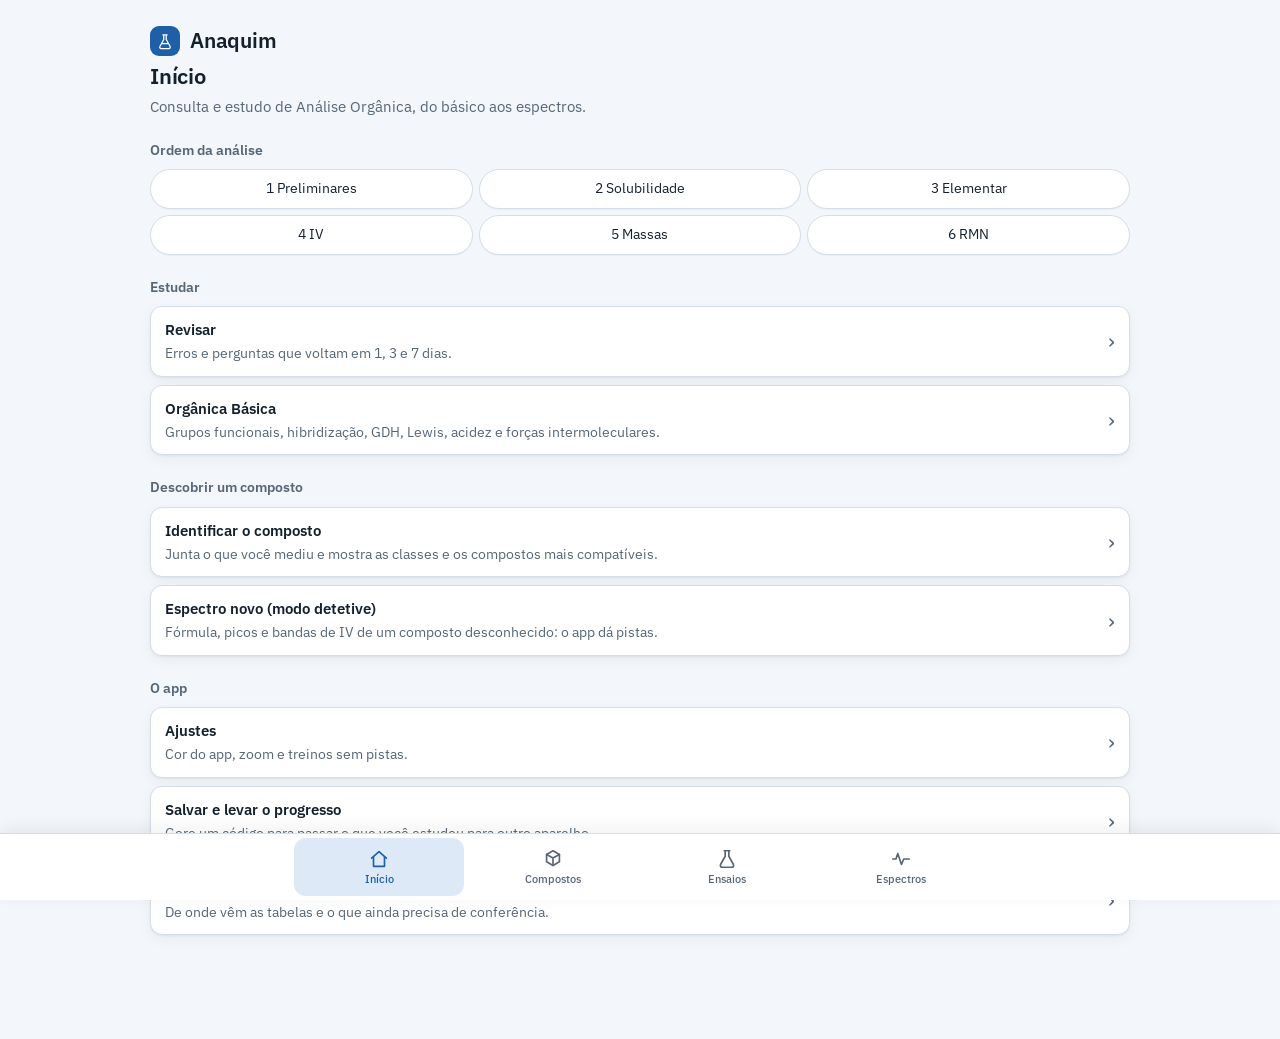
==== index.html @ 3f82b803 "v196: refino visual (Compostos mais compacto, resumo do Identificar como status, rótulos, links, toq" ====
<!doctype html>
<html lang="pt-BR">
<head>
<meta charset="utf-8">
<meta name="viewport" content="width=device-width,initial-scale=1">
<meta name="theme-color" content="#1F5FA8">
<meta name="apple-mobile-web-app-capable" content="yes">
<meta name="mobile-web-app-capable" content="yes">
<meta name="apple-mobile-web-app-title" content="Anaquim">
<link rel="manifest" href="manifest.webmanifest">
<link rel="icon" href="icon-192.png">
<link rel="apple-touch-icon" href="icon-192.png">
<title>Anaquim</title>
<link rel="preconnect" href="https://fonts.googleapis.com">
<link rel="stylesheet" href="https://fonts.googleapis.com/css2?family=IBM+Plex+Mono:wght@400;500&family=IBM+Plex+Sans:wght@400;500;600&display=swap">
<style>
/* Layout: uma coluna de leitura, abas no topo, cartões por pico. Verde = o que ficou, vermelho = o que saiu. */
:root{
  --bg:#F2F6F5; --surface:#FFFFFF; --ink:#13211E; --muted:#566864; --line:#D3DEDB;
  --keep:#0F6E56; --keep-soft:#DCEFE8; --lost:#B03A29; --lost-soft:#F7E3DE;
  --note:#7A5A00; --note-soft:#FBF0CF; --focus:#0F6E56; --blue:#2A4FD6; --amber:#9A6B00;
  --sans:"IBM Plex Sans",system-ui,-apple-system,"Segoe UI",sans-serif;
  --mono:"IBM Plex Mono",ui-monospace,"SF Mono",Menlo,Consolas,monospace;
}
@media (prefers-color-scheme:dark){:root:not([data-theme="light"]){
  --bg:#0D1412; --surface:#151F1C; --ink:#E3EDEA; --muted:#93A8A2; --line:#263733;
  --keep:#52C5A3; --keep-soft:#173A30; --lost:#F0907B; --lost-soft:#3B2420;
  --note:#E8C45E; --note-soft:#3A3217; --focus:#52C5A3; --blue:#8FA8FF; --amber:#F2C14E; color-scheme:dark}}
:root[data-theme="dark"]{
  --bg:#0D1412; --surface:#151F1C; --ink:#E3EDEA; --muted:#93A8A2; --line:#263733;
  --keep:#52C5A3; --keep-soft:#173A30; --lost:#F0907B; --lost-soft:#3B2420;
  --note:#E8C45E; --note-soft:#3A3217; --focus:#52C5A3; --blue:#8FA8FF; --amber:#F2C14E; color-scheme:dark}
:root[data-pal="azul"]{--bg:#F3F6FA;--surface:#FFFFFF;--ink:#14202E;--muted:#566677;--line:#D5DEE8;--keep:#1F5FA8;--focus:#1F5FA8;--keep-soft:#DDE9F6}
@media (prefers-color-scheme:dark){:root:not([data-theme="light"])[data-pal="azul"]{--bg:#0D1218;--surface:#151C26;--ink:#E3EAF2;--muted:#93A3B5;--line:#26323F;--keep:#6FB1F0;--focus:#6FB1F0;--keep-soft:#172F4A}}
:root[data-theme="dark"][data-pal="azul"]{--bg:#0D1218;--surface:#151C26;--ink:#E3EAF2;--muted:#93A3B5;--line:#26323F;--keep:#6FB1F0;--focus:#6FB1F0;--keep-soft:#172F4A}
:root[data-pal="roxo"]{--bg:#F6F4FA;--surface:#FFFFFF;--ink:#1E1830;--muted:#655C7A;--line:#DDD7EA;--keep:#6B3FA0;--focus:#6B3FA0;--keep-soft:#E9E0F5}
@media (prefers-color-scheme:dark){:root:not([data-theme="light"])[data-pal="roxo"]{--bg:#130F1A;--surface:#1C1726;--ink:#EBE4F5;--muted:#A99DC0;--line:#30283F;--keep:#B794E8;--focus:#B794E8;--keep-soft:#2E1F47}}
:root[data-theme="dark"][data-pal="roxo"]{--bg:#130F1A;--surface:#1C1726;--ink:#EBE4F5;--muted:#A99DC0;--line:#30283F;--keep:#B794E8;--focus:#B794E8;--keep-soft:#2E1F47}
:root[data-pal="grafite"]{--bg:#F4F4F3;--surface:#FFFFFF;--ink:#1D1D1B;--muted:#5F5F5B;--line:#DADAD6;--keep:#3F5A66;--focus:#3F5A66;--keep-soft:#E1E9EC}
@media (prefers-color-scheme:dark){:root:not([data-theme="light"])[data-pal="grafite"]{--bg:#121212;--surface:#1B1B1B;--ink:#E6E6E3;--muted:#9A9A95;--line:#2D2D2D;--keep:#8FB3C2;--focus:#8FB3C2;--keep-soft:#243238}}
:root[data-theme="dark"][data-pal="grafite"]{--bg:#121212;--surface:#1B1B1B;--ink:#E6E6E3;--muted:#9A9A95;--line:#2D2D2D;--keep:#8FB3C2;--focus:#8FB3C2;--keep-soft:#243238}

.why{margin-top:12px;background:var(--note-soft);border-radius:6px;padding:10px 14px;font-size:.93rem}
.why h4{margin:0 0 6px;font-size:.8rem;letter-spacing:.06em;text-transform:uppercase;color:var(--note)}
.why p{margin:0 0 6px}.why p:last-child{margin:0}
.why b{font-weight:600}
.rule{background:var(--surface);border:1px solid var(--line);border-radius:6px;padding:12px 14px;margin-bottom:10px}
.rule h3{margin:0 0 4px;font-size:1rem}
.rule p{margin:0 0 6px}.rule p:last-child{margin:0}
.rule .ex{background:var(--keep-soft);border-radius:6px;padding:8px 10px;font-size:.92rem}
.pal{display:grid;grid-template-columns:repeat(auto-fill,minmax(150px,1fr));gap:10px;margin-top:10px}
.pal button{font:inherit;text-align:left;background:var(--surface);color:var(--ink);border:2px solid var(--line);border-radius:6px;padding:10px;cursor:pointer;display:grid;gap:6px}
.pal button[aria-pressed="true"]{border-color:var(--keep)}
.pal i{display:flex;height:22px;border-radius:4px;overflow:hidden;border:1px solid var(--line)}
.pal i s{flex:1}
*{box-sizing:border-box}
:root{--arrow:#1F5FA8}
@media (prefers-color-scheme:dark){:root:not([data-theme="light"]){--arrow:#8FB8F0}}
:root[data-theme="dark"]{--arrow:#8FB8F0}
.why summary,.rearr summary{cursor:pointer;font-weight:600;color:var(--note)}
.why[open] summary{margin-bottom:8px}
.tag{font-size:.72rem;border-radius:4px;padding:1px 6px;background:var(--line);color:var(--muted);font-weight:500;margin-left:6px;white-space:nowrap}
.src{font-size:.82rem;color:var(--muted);margin:8px 0 0}
.resumo{margin:10px 0 4px;font-weight:500}
.arw{margin:10px 0;padding:10px 12px;border:1px solid var(--line);border-radius:8px;background:var(--surface)}
.arws{margin:6px 0;text-align:center}.arwt{padding-left:18px;margin:4px 0}.arwl{margin:10px 0 0}
figure.spec{margin:6px 0 12px}
.hoje{padding-left:20px;margin:6px 0}.hoje li{margin:10px 0}.hoje .btn{margin-right:6px}
.ionl{padding-left:18px;margin:6px 0}.ionl li{margin:7px 0}
.nota{width:100%;min-height:64px;font:inherit;background:var(--surface);color:var(--ink);border:1px solid var(--line);border-radius:6px;padding:8px;resize:vertical}
.mech{margin:8px 0}
.mechb{display:block;width:100%;padding:0;border:1px solid var(--line);border-radius:10px;background:#fff;cursor:zoom-in;overflow:hidden;min-height:44px}
.mechb img{display:block;width:100%;height:auto}
.mechov{position:fixed;inset:0;z-index:50;background:rgba(0,0,0,.88);display:flex;flex-direction:column}
.mechx{margin:10px 16px;align-self:flex-end}
.mechsc{flex:1;overflow:auto;padding:0 8px 16px;-webkit-overflow-scrolling:touch}
.mechsc img{display:block;width:1000px;max-width:none;background:#fff;border-radius:8px}
.irc{display:flex;gap:10px;border:1px solid var(--line);border-radius:8px;padding:8px 10px;margin:6px 0;background:var(--surface)}.irn{flex:0 0 84px;font-weight:700;font-family:IBM Plex Mono,ui-monospace,monospace;font-size:14px}.irn small{font-weight:400;color:var(--muted)}.irb{flex:1;min-width:0}.irb p{margin:3px 0;font-size:13.5px}.irl{color:var(--muted);font-weight:600}.irs{color:var(--muted);font-size:12px!important}
.chipbar{display:flex;flex-wrap:wrap;gap:6px;margin:0 0 14px}
.optb{display:block;width:100%;text-align:left;font:inherit;background:var(--surface);color:var(--ink);border:1px solid var(--line);border-radius:6px;padding:10px 12px;margin:0 0 8px;cursor:pointer}
.optb.good{background:var(--keep-soft);border-color:var(--keep)}
.optb.bad{background:var(--lost-soft);border-color:var(--lost)}
.optb[disabled]{cursor:default}
.mdl{background:var(--surface);border:1px solid var(--line);border-radius:6px;padding:12px 14px;margin-bottom:12px}
.mdl h3{margin:0 0 4px;font-size:1rem}.mdl p{margin:0 0 6px}
.ctx{margin:0 0 10px}
.stud{font:inherit;font-size:.82rem;background:var(--surface);color:var(--ink);border:1px solid var(--line);border-radius:999px;padding:3px 10px;cursor:pointer}
.stud[aria-pressed="true"]{background:var(--keep);color:var(--surface);border-color:var(--keep)}
body{background:var(--bg);color:var(--ink);font-family:var(--sans);font-size:.9375rem;line-height:1.5;padding-inline:16px;padding-block:18px 96px}
.wrap{max-width:980px;margin:0 auto}
h1{font-size:1.6rem;line-height:1.15;margin:0 0 4px;font-weight:600;text-wrap:balance}
.sub{color:var(--muted);margin:0 0 18px;max-width:62ch}
sub,sup{font-size:.72em;line-height:0}
.num,.mono{font-family:var(--mono);font-variant-numeric:tabular-nums}
.tabs{display:flex;gap:4px;flex-wrap:wrap;border-bottom:1px solid var(--line);margin-bottom:18px}
.tab{font:inherit;font-weight:500;color:var(--muted);background:none;border:0;border-bottom:3px solid transparent;padding:10px 12px;cursor:pointer;margin-bottom:-1px}
.tab[aria-selected="true"]{color:var(--ink);border-bottom-color:var(--keep)}
:focus-visible{outline:2px solid var(--focus);outline-offset:2px}
h2.scr:focus,h2:focus{outline:none}
html,body{touch-action:manipulation}
.how{background:var(--surface);border:1px solid var(--line);border-radius:6px;padding:14px 16px;margin-bottom:18px}
.how ol{margin:6px 0 0;padding-left:20px;display:grid;gap:2px}
.how b{font-weight:600}
.chips{display:flex;flex-wrap:wrap;gap:6px;margin:8px 0 14px}
.chip{font:inherit;font-size:.86rem;background:var(--surface);color:var(--ink);border:1px solid var(--line);border-radius:999px;padding:5px 13px;min-height:44px;cursor:pointer}
.chip[aria-pressed="true"]{background:var(--keep);border-color:var(--keep);color:var(--surface)}
.row{display:flex;flex-wrap:wrap;gap:12px;align-items:flex-end;margin-bottom:16px}
label{display:grid;gap:4px;font-size:.84rem;color:var(--muted);font-weight:500;min-width:0}
input[type=text],input[type=number],input[type=search],select{font:inherit;font-family:var(--mono);background:var(--surface);color:var(--ink);border:1px solid var(--line);border-radius:6px;padding:8px 10px;min-width:0}
.f-m{width:110px}.f-p{width:min(100%,420px)}
.btn{font:inherit;font-weight:500;background:var(--keep);color:var(--surface);border:0;border-radius:6px;padding:9px 14px;cursor:pointer}
.btn.ghost{background:var(--surface);color:var(--ink);border:1px solid var(--line)}
.ex-head{background:var(--keep-soft);border-radius:6px;padding:10px 14px;margin-bottom:14px;display:flex;flex-wrap:wrap;gap:6px 16px;align-items:baseline}
.ex-head b{font-weight:600}
.badge{font-size:.78rem;border-radius:4px;padding:2px 7px;font-weight:500}
.badge.ok{background:var(--keep);color:var(--surface)}
.badge.chk{background:var(--note-soft);color:var(--note)}
.grid{display:grid;gap:12px;grid-template-columns:repeat(auto-fill,minmax(min(100%,440px),1fr))}
.card{background:var(--surface);border:1px solid var(--line);border-radius:6px;min-width:0}
.card h3{margin:0;padding:10px 14px;font-size:1rem;font-weight:600;display:flex;justify-content:space-between;gap:10px;flex-wrap:wrap;border-bottom:1px solid var(--line)}
.card h3 .d{font-weight:500;color:var(--lost)}
.cols{display:grid;grid-template-columns:1fr 1fr;min-width:0}
@media (max-width:520px){.cols{grid-template-columns:1fr}}
.col{padding:10px 14px;min-width:0}
.col+.col{border-left:1px solid var(--line)}
@media (max-width:520px){.col+.col{border-left:0;border-top:1px solid var(--line)}}
.k{font-size:.74rem;letter-spacing:.06em;text-transform:uppercase;font-weight:600;margin-bottom:6px}
.keep .k{color:var(--keep)}.lost .k{color:var(--lost)}
.li{margin:0 0 6px;overflow-wrap:break-word}
.li .h{display:block;color:var(--muted);font-size:.84rem}
.li .f{font-family:var(--mono);font-size:.92rem}
.empty{color:var(--muted);font-size:.88rem}
.ans{background:var(--note-soft);color:var(--ink);padding:10px 14px;border-top:1px solid var(--line);font-size:.92rem}
.ans b{font-weight:600}
.ans .t{font-size:.74rem;letter-spacing:.06em;text-transform:uppercase;font-weight:600;color:var(--note);display:block;margin-bottom:3px}
.pairs{display:grid;gap:6px;margin-top:8px}
.pair{background:var(--surface);border:1px solid var(--line);border-radius:6px;padding:8px 12px;display:flex;flex-wrap:wrap;gap:4px 12px;align-items:baseline}
.pair .mono{color:var(--lost)}
h2{font-size:1.1rem;margin:22px 0 4px;font-weight:600}
.hint{color:var(--muted);font-size:.9rem;margin:0 0 10px;max-width:70ch}
.tbl{overflow-x:auto;background:var(--surface);border:1px solid var(--line);border-radius:6px}
table{border-collapse:collapse;width:100%;min-width:560px}
@media (max-width:640px){table{min-width:0}th,td{padding:7px 8px;overflow-wrap:break-word;word-break:normal;hyphens:manual}th{font-size:.7rem;letter-spacing:.03em}.tbl{overflow-x:visible}td .thumb svg{width:96px}tbody th,td:first-child{min-width:5.4rem}tbody th{font-size:.68rem;letter-spacing:.02em}}
th,td{text-align:left;padding:8px 12px;border-bottom:1px solid var(--line);vertical-align:top}
th{font-size:.76rem;letter-spacing:.06em;text-transform:uppercase;color:var(--muted);font-weight:600;position:sticky;top:0;background:var(--surface)}
td.n{font-family:var(--mono);font-weight:500;white-space:nowrap;width:1%}
tr:last-child td{border-bottom:0}
.xr{display:inline-block;font-size:.78rem;background:var(--keep-soft);color:var(--keep);border-radius:4px;padding:1px 6px;margin:2px 4px 0 0;font-family:var(--mono)}
.quiz{background:var(--surface);border:1px solid var(--line);border-radius:6px;padding:16px;max-width:640px}
.quiz .big{font-family:var(--mono);font-size:1.5rem;margin:6px 0 12px}
.fb{margin-top:10px;padding:8px 12px;border-radius:6px}
.fb.good{background:var(--keep-soft)}.fb.bad{background:var(--lost-soft)}
.opts{display:flex;flex-wrap:wrap;gap:6px;margin:8px 0}
.opt{font-family:var(--mono);font-size:.88rem;background:var(--bg);border:1px solid var(--line);border-radius:6px;padding:4px 9px}
.foot{margin-top:28px;color:var(--muted);font-size:.84rem;max-width:80ch}
.calc-out{background:var(--surface);border:1px solid var(--line);border-radius:6px;padding:12px 16px;max-width:520px;margin-bottom:12px}
.calc-out .big{font-family:var(--mono);font-size:1.4rem}
figure.st{margin:0;display:grid;justify-items:center;gap:2px;min-width:0}
figure.st svg{width:150px;max-width:100%;height:auto;color:var(--ink);display:block}
figure.st figcaption{font-family:var(--mono);font-size:.84rem;text-align:center}
figure.st .w{font-size:.7rem;letter-spacing:.06em;text-transform:uppercase;font-weight:600;font-family:var(--sans)}
figure.keep .w{color:var(--keep)}figure.lost .w{color:var(--lost)}
.sp{display:flex;flex-wrap:wrap;gap:4px 10px;align-items:center;margin-top:10px}
.sp .op{font-size:1.3rem;color:var(--muted)}
.ex-head .mol{margin-left:auto}
.ex-head figure.st svg{width:120px}
.note-sug{background:var(--note-soft);color:var(--ink);border-radius:6px;padding:8px 12px;margin-bottom:14px;font-size:.9rem}
.te{margin:0 0 6px}.te:last-child{margin:0}
.thumb{display:block;margin-top:2px}.thumb svg{width:86px;height:auto;color:var(--ink);display:block}
td .thumb svg{width:120px}
.steps{margin:6px 0 0;padding-left:0;list-style:none;display:grid;gap:3px}
.steps li{display:grid;grid-template-columns:7.2em 1fr;gap:8px}
.steps li b{color:var(--muted);font-weight:600}
figure.map svg{width:200px}
figure.map .w{text-transform:none;letter-spacing:0;font-weight:500;color:var(--muted)}
.lg{display:inline-block;width:.8em;height:.8em;border-radius:2px;vertical-align:-1px}
details{background:var(--surface);border:1px solid var(--line);border-radius:6px;padding:10px 14px;margin-bottom:16px}
summary{cursor:pointer;font-weight:500}
details dl{margin:10px 0 0;display:grid;gap:8px}details dt{font-weight:600}details dd{margin:0;color:var(--muted)}
.gl{margin:10px 0 0;display:grid;gap:8px}.gl dt{font-weight:600}.gl dd{margin:0;color:var(--muted)}
.mhint{font-size:.88rem;color:var(--muted);margin:-6px 0 12px}
h1{font-size:1.15rem}
.scr{font-size:1.25rem;margin:4px 0 2px}.scrsub{color:var(--muted);margin:0 0 14px;max-width:70ch}
.bnav{position:fixed;left:0;right:0;bottom:0;z-index:20;display:flex;justify-content:center;background:var(--surface);border-top:1px solid var(--line);padding-bottom:env(safe-area-inset-bottom)}
.bnav .tab{flex:1;min-width:0;max-width:170px;display:flex;flex-direction:column;align-items:center;gap:1px;font-size:.68rem;padding:7px 2px 8px;margin:0;border:0;border-top:3px solid transparent;color:var(--muted)}
.bnav .tab[aria-selected="true"]{color:var(--keep);border-top-color:var(--keep);border-bottom:0}
.bnav svg{width:22px;height:22px;stroke:currentColor;fill:none;stroke-width:1.8;stroke-linecap:round;stroke-linejoin:round}
.bnav svg .dot{fill:currentColor;stroke:none}
.fopane[hidden]{display:none}
.seg{display:flex;margin:0 0 14px}
.seg button{flex:1;font:inherit;font-weight:500;background:var(--surface);color:var(--ink);border:1px solid var(--line);padding:8px 6px;cursor:pointer}
.seg button:first-child{border-radius:6px 0 0 6px}.seg button:last-child{border-radius:0 6px 6px 0}.seg button+button{border-left:0}
.seg button[aria-pressed="true"]{background:var(--keep);border-color:var(--keep);color:var(--surface)}
.menu{display:grid;gap:10px}
.mi{font:inherit;text-align:left;background:var(--surface);color:var(--ink);border:1px solid var(--line);border-radius:6px;padding:14px 16px;cursor:pointer;display:grid;gap:2px}
.mi b{font-weight:600}.mi span{color:var(--muted);font-size:.9rem}
.back{font:inherit;background:none;border:0;color:var(--keep);font-weight:500;padding:4px 0;margin:0 0 8px;cursor:pointer}
#out.single{grid-template-columns:1fr}
.pkh{margin:6px 0 4px;font-size:.9rem;color:var(--muted)}
@media (prefers-reduced-motion:no-preference){.card{transition:border-color .15s}.card:hover{border-color:var(--keep)}}
/* ---------- Analorg: estilos dos módulos novos ---------- */
.tag.sv,.tag.sm{background:none;padding:0;margin-left:0;font-size:inherit;white-space:normal;color:var(--muted)}
.tag.sm{color:var(--note)}
.sgm{display:flex;margin:0 0 14px}
.sgm button{flex:1;font:inherit;font-weight:500;background:var(--surface);color:var(--ink);border:1px solid var(--line);padding:9px 6px;cursor:pointer;min-height:44px}
.sgm button:first-child{border-radius:6px 0 0 6px}.sgm button:last-child{border-radius:0 6px 6px 0}.sgm button+button{border-left:0}
.sgm button[aria-pressed="true"]{background:var(--keep);border-color:var(--keep);color:var(--surface)}
.msub{margin-bottom:12px}
.steps2{margin:6px 0 0;padding-left:20px;display:grid;gap:4px}
.gcard h3{margin:0 0 4px;font-size:1.05rem}
.gcard .gres{font-weight:600;margin:0 0 6px}
.gcard ul{margin:2px 0 8px;padding-left:20px}
.gcard li{margin:2px 0}
.gl2{font-family:var(--mono);font-weight:600;background:var(--keep-soft);color:var(--keep);border-radius:4px;padding:1px 7px;margin-right:6px}
.flowq{background:var(--surface);border:1px solid var(--line);border-radius:8px;padding:14px 16px;margin:0 0 12px}
.flowq .q{font-size:1.12rem;font-weight:600;margin:0 0 10px}
.flowq .ops{display:flex;flex-wrap:wrap;gap:8px}
.flowq .ops .btn{min-height:44px;padding:9px 16px}
.trace{margin:0 0 12px;padding-left:20px;color:var(--muted);font-size:.92rem}
.trace li{margin:2px 0}.trace b{color:var(--ink)}
.cron{width:100%;min-width:0}
.cron td:first-child{white-space:nowrap;font-family:var(--mono);width:1%}
.cron tr.past td{color:var(--muted)}
.cron tr.prova td{background:var(--note-soft);font-weight:600}
.el{background:var(--surface);border:1px solid var(--line);border-radius:6px;padding:12px 14px;margin-bottom:10px}
.el h3{margin:0 0 4px;font-size:1rem}.el p{margin:0 0 6px}.el p:last-child{margin:0}
.el .pos{background:var(--keep-soft);border-radius:6px;padding:6px 10px;font-size:.92rem}
.tri{display:flex;flex-wrap:wrap;align-items:center;gap:6px 10px;margin:0 0 10px}
.tri .tl{flex:1 1 200px;font-size:.92rem}
.tri .tb{display:flex}
.tri .tb button{font:inherit;font-size:.86rem;background:var(--surface);color:var(--ink);border:1px solid var(--line);padding:6px 12px;min-height:40px;cursor:pointer}
.tri .tb button:first-child{border-radius:6px 0 0 6px}.tri .tb button:last-child{border-radius:0 6px 6px 0}.tri .tb button+button{border-left:0}
.tri .tb button[aria-pressed="true"]{background:var(--keep);border-color:var(--keep);color:var(--surface)}
.tri .tb button[data-v="nao"][aria-pressed="true"]{background:var(--lost);border-color:var(--lost)}
.rescls{background:var(--surface);border:1px solid var(--line);border-left:4px solid var(--keep);border-radius:6px;padding:10px 14px;margin:0 0 8px}
.rescls h3{margin:0 0 2px;font-size:1rem}.rescls p{margin:0 0 4px;font-size:.92rem}
.rescls.out{border-left-color:var(--line);opacity:.85}
.mqs{display:flex;flex-wrap:wrap;gap:8px;margin:0 0 10px;align-items:center}
.mqn{margin-top:10px}
.cola th,.cola td{font-size:.88rem}
@media (max-width:640px){
.tbl:has(table.stk){background:none;border:0;border-radius:0}
table.stk,table.stk tbody{display:block;min-width:0}
table.stk thead{display:none}
table.stk tr{display:block;background:var(--surface);border:1px solid var(--line);border-radius:10px;margin:0 0 10px;padding:4px 12px 8px}
table.stk td{display:block;border:0;padding:6px 0 2px;width:auto;white-space:normal;font-size:.92rem;overflow-wrap:break-word}
table.stk td:first-child{font-size:1rem;padding:6px 0 4px;border-bottom:1px solid var(--line);margin-bottom:2px}
table.stk td:not(:first-child)::before{content:attr(data-l);display:block;font-size:.68rem;letter-spacing:.06em;text-transform:uppercase;color:var(--muted);font-weight:600;margin-bottom:1px}
table.stk td:empty{display:none}
}
/* ===== Polimento visual (v57) ===== */
:root{--sh:0 1px 2px rgba(20,32,46,.06),0 4px 14px rgba(20,32,46,.05)}
.rule,.el,.card,.rescls,.tbl{border-radius:12px;box-shadow:var(--sh)}
.rule,.el{padding:14px 16px}
.rule h3,.el h3{font-weight:600}
.sgm button:first-child{border-radius:10px 0 0 10px}.sgm button:last-child{border-radius:0 10px 10px 0}
.sgm button{transition:background .15s,color .15s}
.chip{transition:background .15s,border-color .15s;box-shadow:0 1px 1px rgba(20,32,46,.04)}
h1{display:flex;align-items:center;gap:10px;font-size:1.3rem;letter-spacing:-.01em}
h1::before{content:"";width:30px;height:30px;border-radius:9px;flex:none;background:var(--keep) url("data:image/svg+xml,%3Csvg xmlns='http://www.w3.org/2000/svg' viewBox='0 0 32 32'%3E%3Cpath d='M12.5 6h7M14 6v7.5L8 24.5A2.2 2.2 0 0 0 10 28h12a2.2 2.2 0 0 0 2-3.5L18 13.5V6' fill='none' stroke='%23fff' stroke-width='2' stroke-linecap='round' stroke-linejoin='round'/%3E%3Cpath d='M11.2 20h9.6' stroke='%23fff' stroke-width='2' stroke-linecap='round'/%3E%3C/svg%3E") center/20px no-repeat}
.scr{font-size:1.35rem;letter-spacing:-.01em}
.bnav{box-shadow:0 -4px 16px rgba(20,32,46,.07)}
.bnav .tab{position:relative;border-bottom:0;border-radius:12px;margin:4px 2px}
.bnav .tab[aria-selected="true"]{background:var(--keep-soft);color:var(--keep)}
.bnav .tab[aria-selected="true"]{border-top-color:transparent}
button.back{border-radius:10px}
@media (prefers-reduced-motion:reduce){.sgm button,.chip{transition:none}}
/* ===== Menos poluição (v59) ===== */
.menu{gap:8px}
.mi{border-radius:12px;padding:11px 14px;position:relative;padding-right:34px;box-shadow:var(--sh)}
.mi::after{content:"›";position:absolute;right:14px;top:50%;transform:translateY(-50%);font-size:1.4rem;line-height:1;color:var(--muted)}
.mi span{font-size:.86rem;display:-webkit-box;-webkit-line-clamp:2;-webkit-box-orient:vertical;overflow:hidden}
.mh{font-size:.74rem;letter-spacing:.08em;text-transform:uppercase;color:var(--muted);font-weight:600;margin:20px 0 8px}
.tools{margin:6px 0 4px}
#msSel,#ivSel{max-width:100%}
#exchips,#ivchips{flex-wrap:nowrap;overflow-x:auto;margin-inline:-16px;padding:2px 16px 8px;scrollbar-width:thin;-webkit-overflow-scrolling:touch}
#exchips .chip,#ivchips .chip{flex:none;white-space:nowrap}
#p-in .scrsub{margin-bottom:12px}
/* ===== Analorg v2: compostos, identificação, RMN, orgânica básica ===== */
.cpgrid{display:grid;gap:10px;grid-template-columns:repeat(auto-fill,minmax(min(100%,300px),1fr))}
.cpc{font:inherit;text-align:left;color:var(--ink);background:var(--surface);border:1px solid var(--line);border-radius:12px;box-shadow:var(--sh);padding:10px 12px;cursor:pointer;display:grid;grid-template-columns:92px 1fr;gap:10px;align-items:center;min-height:84px}
.cpc:hover{border-color:var(--keep)}
.cpc .thumb{margin:0}.cpc .thumb svg{width:92px}
.cpc b{display:block;font-weight:600;line-height:1.2}
.cpc .m{display:block;color:var(--muted);font-size:.84rem;margin-top:2px}
.cpq{display:flex;flex-wrap:wrap;gap:10px;align-items:flex-end;margin:0 0 10px}
.cpq input[type=search]{font:inherit;background:var(--surface);color:var(--ink);border:1px solid var(--line);border-radius:10px;padding:10px 12px;min-width:0;flex:1 1 220px}
.cpq select{font-family:var(--sans)}
.cfh{display:grid;grid-template-columns:minmax(150px,230px) 1fr;gap:14px;align-items:start;margin:0 0 12px}
@media (max-width:560px){.cfh{grid-template-columns:1fr}}
.cfh figure.st svg{width:100%;max-width:230px}
.cft{width:100%;min-width:0;border-collapse:collapse}
.cft th{position:static;text-transform:none;letter-spacing:0;font-size:.86rem;color:var(--muted);width:38%;font-weight:500;padding:6px 10px 6px 0}
.cft td{padding:6px 0;border-bottom:1px solid var(--line)}.cft th{border-bottom:1px solid var(--line)}
.cft tr:last-child th,.cft tr:last-child td{border-bottom:0}
.sec{background:var(--surface);border:1px solid var(--line);border-radius:12px;box-shadow:var(--sh);padding:12px 14px;margin:0 0 12px}
.sec>summary{font-weight:600;cursor:pointer}
.sec[open]>summary{margin-bottom:8px}
.sec p{margin:0 0 6px}
.pk{display:inline-block;font-family:var(--mono);font-size:.9rem;background:var(--keep-soft);color:var(--keep);border-radius:6px;padding:2px 8px;margin:2px 4px 2px 0}
.pk.base{font-weight:700}
.nmrsk{width:100%;max-width:520px;height:auto;display:block;margin:8px 0 4px;color:var(--ink)}
.nmrsk .bx{fill:var(--keep);opacity:.55}
.nmrsk text{fill:currentColor;font:10px var(--mono)}
.nmrsk .ax{stroke:currentColor;stroke-width:1;opacity:.6}
.icf{background:var(--surface);border:1px solid var(--line);border-radius:12px;box-shadow:var(--sh);padding:12px 14px;margin:0 0 10px}
.icf h3{margin:0 0 6px;font-size:1rem}
.icg{display:grid;gap:10px;grid-template-columns:repeat(auto-fill,minmax(150px,1fr))}
.icg select,.icg input{width:100%;font-family:var(--sans)}
.icg input[type=text]{font-family:var(--mono)}
.icres{display:grid;gap:10px;margin-top:12px}
.icr{background:var(--surface);border:1px solid var(--line);border-radius:12px;box-shadow:var(--sh);padding:12px 14px}
.icr .top{display:flex;gap:10px;align-items:center;justify-content:space-between;flex-wrap:wrap}
.icr .pct{font-family:var(--mono);font-size:1.3rem;font-weight:600}
.icr .bar{height:8px;border-radius:99px;background:var(--line);overflow:hidden;margin:6px 0 8px}
.icr .bar i{display:block;height:100%;background:var(--keep)}
.icr .cr{display:flex;flex-wrap:wrap;gap:4px 6px}
.icr .cr span{font-size:.78rem;border-radius:6px;padding:2px 8px;background:var(--line);color:var(--muted)}
.icr .cr span.ok{background:var(--keep-soft);color:var(--keep)}
.icr .cr span.md{background:var(--note-soft);color:var(--note)}
.icr .cr span.no{background:var(--lost-soft);color:var(--lost)}
.icr .det{font-size:.86rem;color:var(--muted);margin:6px 0 0}
.icwarn{background:var(--note-soft);border-radius:10px;padding:10px 14px;font-size:.92rem;margin:0 0 10px}
.obt{width:100%;min-width:0}
.obt td,.obt th{font-size:.9rem}
.srcl{font-size:.8rem;color:var(--muted)}
.srcl b{font-weight:600}

.fatl{margin:6px 0 0 18px;padding:0;font-size:.88rem;line-height:1.45}.fatl li{margin:0 0 6px}

/* ===== Layout v2: ficha do composto e leitura mais calma ===== */
body{line-height:1.55}
.mut{color:var(--muted)}
.sm{display:block;font-size:.78rem;margin-top:2px}
.cfs{margin:0 0 12px;background:var(--surface);border:1px solid var(--line);border-radius:12px;box-shadow:var(--sh);padding:10px 12px 8px;text-align:center}
.cfs svg{max-width:100%;height:auto;max-height:190px}
.cfs figcaption{font-size:.9rem;color:var(--muted);margin-top:2px}
.cfq{display:grid;grid-template-columns:1fr 1fr;gap:8px;margin:0 0 12px}
.cfqi{background:var(--surface);border:1px solid var(--line);border-radius:10px;padding:8px 12px;min-width:0}
.cfqi span{display:block;font-size:.72rem;letter-spacing:.05em;text-transform:uppercase;color:var(--muted);font-weight:600}
.cfqi b{display:block;font-size:1.05rem;font-weight:600;margin-top:1px;overflow-wrap:anywhere}
.cfqi .tag{margin-top:2px;display:block;font-size:.74rem;letter-spacing:0;text-transform:none;font-weight:400;color:var(--muted)}
.cfd{margin:0 0 14px;background:var(--surface);border:1px solid var(--line);border-radius:12px;padding:2px 14px}
.cfr{padding:9px 0;border-bottom:1px solid var(--line);margin:0}
.cfr:last-child{border-bottom:0}
.cfr dt{font-size:.72rem;letter-spacing:.05em;text-transform:uppercase;color:var(--muted);font-weight:600;margin:0 0 2px}
.cfr dd{margin:0;overflow-wrap:anywhere}
@media (min-width:640px){.cfr{display:grid;grid-template-columns:190px 1fr;gap:12px;align-items:baseline}.cfr dt{margin:0}}
.sec>summary{display:flex;align-items:center;gap:8px;min-height:44px;list-style:none;font-size:1.02rem}
.sec>summary::-webkit-details-marker{display:none}
.sec>summary::before{content:"";width:8px;height:8px;border-right:2px solid var(--muted);border-bottom:2px solid var(--muted);transform:rotate(-45deg);transition:transform .15s;flex:none;margin:0 4px 0 2px}
.sec[open]>summary::before{transform:rotate(45deg)}
.sec{padding:4px 14px 12px}
.sec[open]>summary{margin-bottom:6px}
.obt.nostk{table-layout:fixed}
.obt.nostk th:first-child,.obt.nostk td.n{width:5.6rem}
.obt.nostk td{padding:9px 8px;font-size:.92rem}
.obt.nostk td.n{font-size:.88rem;color:var(--ink);white-space:nowrap}
.fatl li{line-height:1.5}
.btn{min-height:44px}
:focus-visible{outline:3px solid var(--focus);outline-offset:2px}
.hint{max-width:62ch}
.tbl:has(table.nostk){border:0;box-shadow:none;background:none}
.sec h3{font-size:.98rem;margin:14px 0 4px}

/* Tabela de grupos funcionais com estrutura desenhada */
.gfs svg{width:130px;max-width:100%;height:auto;display:block}
.gfs{min-width:130px}.gfn{min-width:7.6em;overflow-wrap:normal;word-break:normal}

/* ===== Analorg v3: ajustes, aviso de atualização, fontes recolhidas, Início ===== */
a.mi{text-decoration:none;color:inherit}
.mi[hidden]{display:none}
.passos{display:grid;grid-template-columns:repeat(3,1fr);gap:6px;margin:0 0 10px}
.passos .chip{padding:5px 4px;text-align:center;min-height:40px}
#p-ic .tri{margin:0 0 4px;gap:2px 10px}
#p-ic .tri .tb button{min-height:36px;padding:4px 12px}
#p-ic h2{margin-top:16px}
.hojebox{background:var(--surface);border:1px solid var(--line);border-radius:12px;box-shadow:var(--sh);padding:10px 14px;margin:0 0 6px}
.hojebox h3{margin:0 0 4px;font-size:1rem}
.sw{display:flex;gap:12px;align-items:flex-start;background:var(--surface);border:1px solid var(--line);border-radius:12px;box-shadow:var(--sh);padding:12px 14px;margin:10px 0;cursor:pointer}
.sw input{width:22px;height:22px;margin-top:2px;flex:none}
.sw b{display:block;font-weight:600}
.sw small{display:block;color:var(--muted);font-size:.86rem;margin-top:2px}
.nvb{position:sticky;top:0;z-index:25;display:flex;flex-wrap:wrap;gap:8px 12px;align-items:center;justify-content:space-between;background:var(--note-soft);border:1px solid var(--line);border-radius:12px;padding:8px 12px;margin:0 0 10px;font-size:.92rem}
.nvb[hidden]{display:none}
.nvbb{display:flex;gap:6px}
.nvl{margin:6px 0 0 18px;padding:0}.nvl li{margin:0 0 6px;font-size:.92rem}
details.fonte{margin:6px 0 8px;font-size:.84rem}
details.fonte>summary{cursor:pointer;color:var(--muted);list-style:none;display:flex;flex-wrap:wrap;gap:4px 6px;align-items:center;min-height:28px}
details.fonte>summary::-webkit-details-marker{display:none}
details.fonte>summary .tag{margin-left:0}
details.fonte>p{margin:4px 0 0}
.icsum{position:sticky;top:0;z-index:15;display:block;width:100%;text-align:left;font:inherit;font-size:.9rem;color:var(--ink);background:var(--surface);border:1px solid var(--line);border-radius:12px;box-shadow:var(--sh);padding:8px 12px;margin:0 0 10px;cursor:pointer;min-height:44px}
.nvb+.icsum{top:0}
html.semzoom,html.semzoom body{touch-action:pan-x pan-y}

/* RMN simulado */
.nmrwrap{margin:6px 0}
.nmrspec{width:100%;max-width:560px;height:auto;display:block;color:var(--ink)}
.nmrspec .sp{fill:none;stroke:var(--ink);stroke-width:1.1;stroke-linejoin:round}
.nmrspec .int{fill:none;stroke:var(--blue);stroke-width:1.2;stroke-dasharray:4 3;display:none}
.nmrspec.showint .int{display:block}
.nmrspec .ax,.nmrspec .tk{stroke:currentColor;stroke-width:1;opacity:.6}
.nmrspec .tl{fill:var(--muted);font:10px var(--mono)}
.nmrspec .lc{fill:var(--keep)}
.nmrspec .ln{fill:var(--surface);font:700 10px var(--mono)}
.nmrwrap .chip{margin:4px 0 6px}

.nmrspec .fp{fill:var(--keep-soft);opacity:.55}
.cmp.obt.nostk{table-layout:fixed;width:100%}
.cmp th:first-child,.cmp td:first-child{width:2rem;text-align:center}
.cmp-iv th:nth-child(2),.cmp-iv td:nth-child(2){width:5.6rem}
.cmp-nmr th:nth-child(3),.cmp-nmr td:nth-child(3){width:5.4rem}
.cmp td .sm{font-size:.78rem;margin-top:2px}

/* Identificar: seções recolhíveis e linhas compactas */
#p-ic .icsec{margin:8px 0}
#p-ic .icsec>summary{display:flex;align-items:center;gap:8px}
.bdg{margin-left:auto;font-size:.75rem;font-weight:600;color:var(--keep);background:var(--keep-soft);border-radius:99px;padding:1px 8px}
.bdg:empty{display:none}
#p-ic .tri{flex-wrap:nowrap;justify-content:space-between;gap:8px;margin:0;padding:3px 0;border-bottom:1px solid var(--line)}
#p-ic .tri .tl{flex:1 1 auto;min-width:0;font-size:.88rem}
#p-ic .tri .tb{flex:none}
#p-ic .tri .tb button{padding:3px 9px;min-height:34px;font-size:.8rem}
#p-ic .chips{margin:4px 0 6px}

/* Destaque do trecho da molécula */
:root{--hlc:#F2B705}
@media (prefers-color-scheme:dark){:root:not([data-theme="light"]){--hlc:#D9A400}}
:root[data-theme="dark"]{--hlc:#D9A400}
.hl{fill:var(--hlc);opacity:0;pointer-events:none;transition:opacity .15s}
.hl.on{opacity:.75}
.hpk{cursor:pointer;outline:none}
.hpk .hit{fill:transparent}
.hpk:focus-visible .lc{stroke:var(--ink);stroke-width:2}
.hpk.sel .lc{fill:var(--hlc);stroke:var(--ink);stroke-width:1.5}
.hpk.sel .ln{fill:#111}
.nmrspec .mb{stroke:var(--ink);stroke-width:2.4;stroke-linecap:round}
.nmrspec .hpk.sel .mb{stroke:var(--hlc);stroke-width:4}
.nmrspec .mt{fill:var(--ink);font:9px var(--mono)}
.pk[data-at]{cursor:pointer;text-decoration:underline dotted;text-underline-offset:3px}
.pk.sel{background:var(--hlc);color:#111}
tr.hlr{cursor:pointer}
tr.hlr.sel td{background:var(--keep-soft)}
.hlro{font-size:.84rem;color:var(--muted);margin-top:4px;text-align:center;line-height:1.35}
.hlfig.stuck{position:sticky;top:0;z-index:6;background:var(--surface);padding:4px 0;border-bottom:1px solid var(--line)}
.hlfig.stuck svg{width:170px;max-width:100%;height:auto;margin:0 auto}
.hlfig.stuck figcaption{display:none}
.ivfig{margin:8px auto 4px;max-width:360px;justify-items:center}
.ivfig svg,figure.st.ivfig svg{width:100%;max-width:230px;height:auto}
.ivfig.stuck{max-width:none}
.nmrwrap::after{content:"";display:block;clear:both}
.zbtn{float:right;margin:4px 0 6px 6px;font:inherit;font-size:.82rem;padding:3px 10px;min-height:32px;border:1px solid var(--line);background:var(--surface);color:var(--ink);border-radius:99px;cursor:pointer}
/* Espectro ampliado */
.zmov{position:fixed;inset:0;z-index:60;background:var(--bg);display:flex;flex-direction:column;overflow:hidden}
.zmh{display:flex;justify-content:space-between;align-items:center;padding:10px 16px;border-bottom:1px solid var(--line)}
.zmfig{margin:6px auto 0;max-width:none}
.zmfig svg{width:200px;max-width:100%;height:auto}
.zmsc{flex:1;overflow:auto;padding:8px 0 24px}
.zmsp{width:max(100%,680px);padding:0 16px;box-sizing:border-box}
.zmsp .nmrspec{max-width:none;width:100%}
body.zmopen{overflow:hidden}
.meas{margin:10px 0;padding:8px 10px;border:1px solid var(--line);border-radius:8px;font-size:.9rem;line-height:1.5}

/* RMN: aba didática */
.rmh{font-size:1.02rem;margin:20px 0 6px;font-weight:600}
.rmfig{margin:6px 0 10px}
.rmfig svg{width:100%;max-width:560px;height:auto;display:block;color:var(--ink)}
.rmt{font-size:10.5px;fill:var(--ink);font-family:inherit}
.rmt.mut,.rmfig .mut{fill:var(--muted)}
.rmsteps{list-style:none;margin:8px 0 12px;padding:0;display:grid;gap:8px}
.rmsteps li{display:grid;grid-template-columns:26px 1fr;gap:10px;align-items:start;background:var(--surface);border:1px solid var(--line);border-radius:12px;padding:10px 12px}
.rmn{display:inline-grid;place-items:center;width:24px;height:24px;border-radius:50%;background:var(--keep);color:var(--surface);font-size:.82rem}
.rmout{background:var(--surface);border:1px solid var(--line);border-radius:12px;padding:10px 12px;margin:0 0 10px}
.rmcalcr{display:grid;grid-template-columns:1fr auto;gap:0 10px;align-items:baseline;padding:5px 0;border-bottom:1px solid var(--line)}
.rmcalcr:last-of-type{border-bottom:0}
.rmcalcr span{color:var(--muted);font-size:.88rem}.rmcalcr b{font-family:var(--mono)}
.rmcalcr em{grid-column:1/3;font-style:normal;color:var(--muted);font-size:.8rem;font-family:var(--mono)}
.rmtip{padding:10px 14px}
.rmtipt{display:flex;justify-content:space-between;align-items:center;gap:10px}
.rmtip h3{margin:0 0 4px;font-size:.98rem}
.rmmini{flex:none}.rmmini svg{display:block;width:84px;height:auto}
.rseg{margin-bottom:10px}

.msfl{display:flex;flex-direction:column;gap:8px}
.msfc{border:1px solid var(--line);border-radius:12px;padding:8px 10px;background:var(--surface)}
.msfh{display:flex;gap:8px;align-items:baseline;flex-wrap:wrap}
.msff{margin-left:auto;font-family:var(--mono);font-size:.9rem}
.msfb{display:flex;flex-direction:column;gap:2px;margin-top:2px}
.msfb figure{margin:0;flex:0 0 150px}
.msfb figure svg,figure.st svg{overflow:visible}
.msfb figure svg{width:150px;height:auto}
.msfc small{color:var(--muted)}
.msfc .msfn{color:var(--note)}
.lnk{font:inherit;background:none;border:0;padding:0;color:var(--blue,#1F5FA8);text-decoration:underline;cursor:pointer}
.prop{background:var(--keep-soft);border-radius:10px;padding:8px 12px;margin-bottom:8px}
.prop figure.st{margin:4px 0}.prop figure.st svg{width:150px;height:auto;overflow:visible}

.favst{color:var(--warn,#B7791F);font-size:.95em}
#favBtn[aria-pressed="true"]{border-color:var(--keep);color:var(--keep);font-weight:600}
.offbar{background:#33383D;color:#fff;font-size:.9rem;text-align:center;padding:8px 12px;position:sticky;top:0;z-index:40}
.offbar[hidden]{display:none}
html.altoc{--muted:var(--ink);--line:var(--ink)}
html.altoc .mut,html.altoc .hint,html.altoc small{color:var(--ink)}
html.semmov *,html.semmov *::before,html.semmov *::after{transition:none!important;animation:none!important;scroll-behavior:auto!important}

.icexp{background:var(--surface);border:1px solid var(--line);border-radius:12px;box-shadow:var(--sh);padding:12px 14px;margin:12px 0 8px}
.icexp[hidden]{display:none}
.icexp h3{margin:0 0 8px;font-size:1.02rem}
.icexp label{display:block;font-size:.86rem;color:var(--muted);margin:0 0 8px}
.icexp input[type=text],.icexp textarea{display:block;width:100%;margin-top:3px;font:inherit;color:var(--ink);background:var(--bg);border:1px solid var(--line);border-radius:10px;padding:9px 11px}
.icexp textarea{resize:vertical;min-height:56px}
.icexp .row{margin-top:6px}
.ansv{border:1px solid var(--line);border-radius:10px;padding:10px 12px;margin:0 0 8px;background:var(--bg)}
.ansh{display:flex;justify-content:space-between;gap:8px;flex-wrap:wrap;align-items:baseline}
.ansh .mut{font-size:.8rem}
.ansr{margin:2px 0 6px;font-size:.9rem}
.ansn{margin:0 0 6px;font-size:.88rem;background:var(--note-soft);border-radius:8px;padding:6px 10px}
.icnome{display:block;font-size:.86rem;color:var(--muted);margin:0 0 10px}
.icnome input{display:block;width:100%;margin-top:3px;font:inherit;font-size:1rem;color:var(--ink);background:var(--surface);border:1px solid var(--line);border-radius:10px;padding:10px 12px}

.bdr{display:grid;grid-template-columns:1fr 1fr;gap:0 10px}
.bdc{margin:10px 0;padding:10px 12px;border:1px solid var(--line);border-radius:10px}
.bdc h3{margin:0 0 2px}
.bdc p{margin:4px 0}
.bdh{background:var(--keep-soft);border-radius:4px;padding:0 3px}
.bdc i{font-style:normal;color:var(--muted)}
.bdfig{margin:6px 0}.bdsv{max-width:100%;height:auto;display:block;margin:0 auto}
.bdp{margin:6px 0 2px;font-size:.92rem}.bdbar{display:block;height:6px;border-radius:3px;background:var(--line);margin-top:3px}.bdbar i{display:block;height:100%;border-radius:3px;background:var(--keep)}
.cpc .thumb .bdsv{max-width:none;margin:0}
.cph{grid-column:1/-1;margin:10px 0 0;font-size:1rem}
.cpa{flex-wrap:nowrap;overflow-x:auto;scroll-snap-type:x proximity;margin:6px -16px;padding:2px 16px 8px;gap:4px;scrollbar-width:thin;position:sticky;top:0;z-index:5;background:var(--bg)}
.cpa .chip{flex:0 0 auto;min-width:36px;min-height:38px;padding:4px 8px;text-align:center;scroll-snap-align:start}
.cpq{display:grid;grid-template-columns:1fr 1fr;gap:8px}
.cpq #cpQ{grid-column:1/-1}.cpq select{width:100%}.cpq #cpF{grid-column:1/-1}
.cpy{padding:2px 10px;min-height:32px;margin-left:6px}
.cfnav{position:sticky;top:0;z-index:5;background:var(--bg);margin:8px -16px;padding:6px 16px;overflow-x:auto;flex-wrap:nowrap;gap:6px}
.cfnav .chip{flex:0 0 auto;min-height:38px}

/* Análise funcional: grupos em grade, cartões de ensaio com tubo ilustrado */
.fusg{flex-wrap:wrap;gap:6px}
.fusg button,.fusg button:first-child,.fusg button:last-child{flex:1 1 calc(50% - 6px);border:1px solid var(--line);border-radius:10px}
.fusg button+button{border-left:1px solid var(--line)}
.fuc h3{margin:0 0 6px}
.fuc .futb{display:block;width:100%;max-width:260px;margin:8px auto;color:var(--muted)}
.fuc .fur{margin:8px 0;border:1px solid var(--line);border-radius:8px;padding:6px 10px}
.fuc .fur summary{cursor:pointer;font-weight:500;min-height:32px;display:flex;align-items:center}
.fuc .pos{background:var(--keep-soft);border-radius:8px;padding:8px 10px}
.fuc .fusrc{font-size:.85em;color:var(--muted)}
.fuc .steps2{padding-left:20px;margin:8px 0}
.fuc .steps2 li{margin:4px 0}
.fusug{display:flex;flex-wrap:wrap;gap:6px;margin:4px 0 6px}
.fuhl{outline:2px solid var(--keep);outline-offset:2px}
/* barra de seções dos Ensaios: uma linha só, rola de lado */
.chipbar.msub{flex-wrap:nowrap;overflow-x:auto;margin-inline:-16px;padding:2px 16px 8px;scrollbar-width:none;-webkit-overflow-scrolling:touch}
.chipbar.msub::-webkit-scrollbar{display:none}
.chipbar.msub .chip{flex:none;white-space:nowrap}
/* "Fonte" recolhida: texto discreto em vez de caixa vazia */
details.fonte{border:0;background:none;padding:0;box-shadow:none}
details.fonte>summary::before{content:"▸";font-size:.8em}
details.fonte[open]>summary::before{content:"▾"}
/* IV: quatro abas cabem em uma linha */
.chipbar.ivseg{flex-wrap:nowrap;gap:4px}
.chipbar.ivseg .chip{flex:1 1 auto;padding-inline:6px;white-space:nowrap;text-align:center;font-size:.9rem}
/* RMN: oito abas rolam de lado */
#p-rm .chipbar.rseg{flex-wrap:nowrap;overflow-x:auto;margin-inline:-16px;padding:2px 16px 8px;scrollbar-width:none}
#p-rm .chipbar.rseg::-webkit-scrollbar{display:none}
#p-rm .chipbar.rseg .chip{flex:none;white-space:nowrap}
.icr .pct{text-align:right}.icr .pct small{display:block;font-size:.6em;font-weight:400;color:var(--muted)}
.icwarn+.tbl th{letter-spacing:0;text-transform:none;word-break:normal;overflow-wrap:normal;font-size:.85rem;white-space:normal}
.icr .pct{display:inline-flex;flex-direction:column;align-items:flex-end;line-height:1.15}
.icr .pct small{display:block;font-size:.6em;margin-top:2px}
.sepq{margin:8px 0}
.sepa{display:flex;flex-wrap:wrap;gap:6px;margin-top:4px}
.sepa .chip small{color:var(--muted)}
.sepa .seph{cursor:default}

/* ===== v194: refino visual (capturas 390x844 claro/escuro) ===== */
/* Compostos: filtros compactos, a primeira ficha aparece mais cedo */
.cpq{display:grid;grid-template-columns:1fr 1fr auto;gap:8px;align-items:end;margin:0 0 6px}
.cpq #cpQ{grid-column:1/-1}
.cpq label{font-size:.78rem;color:var(--muted);min-width:0}
.cpq select{width:100%;min-height:42px}
.cpq #cpF{grid-column:auto;min-height:42px;white-space:nowrap}
#cpN{margin:4px 0 2px;font-size:.82rem}
.cpa{-webkit-mask-image:linear-gradient(90deg,#000 calc(100% - 28px),transparent);mask-image:linear-gradient(90deg,#000 calc(100% - 28px),transparent)}
.cpa .chip{min-height:40px;min-width:40px}
/* Identificar: o resumo é um status, não um campo */
.icsum{border:0;border-left:4px solid var(--keep);border-radius:4px 12px 12px 4px;background:var(--keep-soft);font-weight:500;padding:9px 12px}
.icsum:not(:has(b)){color:var(--muted);font-weight:400}
#icClr{min-height:40px;padding:6px 14px;font-size:.88rem}
/* rótulos de seção em caixa normal, mais legíveis que versalete espaçado */
.mh{text-transform:none;letter-spacing:0;font-size:.86rem;color:var(--muted);font-weight:600;margin:22px 0 8px}
/* alvos de toque e leitura */
.chip,.btn{min-height:40px}
.mi{min-height:56px}
.scrsub{font-size:.95rem;line-height:1.45}
@media (min-width:700px){.cpq{grid-template-columns:2fr 1fr 1fr auto}.cpq #cpQ{grid-column:auto}}
.cpq #cpQ{width:100%;box-sizing:border-box;min-width:0}
select{font-family:var(--sans)}
a{color:var(--keep);text-underline-offset:2px}
a:visited{color:var(--keep)}

/* BEGIN temas */
:root[data-pal="quimica"]{--bg:#F2F7F8;--surface:#FFFFFF;--ink:#142629;--muted:#536B6E;--line:#D0DFE2;--keep:#0A6F7A;--focus:#0A6F7A;--keep-soft:#DDF0F3;--pat:url("data:image/svg+xml,%3Csvg xmlns='http://www.w3.org/2000/svg' width='120' height='120' viewBox='0 0 120 120'%3E%3Cg fill='none' stroke='%230A6F7A' stroke-opacity='.16' stroke-width='1.4' stroke-linecap='round' stroke-linejoin='round'%3E%3Cg transform='translate%2822 24%29 rotate%286%29'%3E%3Cpath d='M-5-13h10M-3-13v9l-9 17a3 3 0 0 0 3 4h18a3 3 0 0 0 3-4l-9-17v-9M-9 8h18'/%3E%3C/g%3E%3Cg transform='translate%2882 18%29 rotate%288%29'%3E%3Ccircle r='3'/%3E%3Ccircle cx='9' cy='-8' r='2'/%3E%3Ccircle cx='-8' cy='-9' r='1.5'/%3E%3C/g%3E%3Cg transform='translate%2852 52%29 rotate%28-20%29'%3E%3Cpath d='M-4-14v22a4 4 0 0 0 8 0v-22M-5-14h10M-4 2h8'/%3E%3C/g%3E%3Cg transform='translate%28104 62%29 rotate%2814%29'%3E%3Cpath d='M0-12l10.4 6v12L0 12l-10.4-6v-12z'/%3E%3Cpath d='M0-7l6 3.5v7L0 7l-6-3.5v-7z'/%3E%3C/g%3E%3Cg transform='translate%2820 86%29 rotate%2818%29'%3E%3Ccircle r='3'/%3E%3Ccircle cx='9' cy='-8' r='2'/%3E%3Ccircle cx='-8' cy='-9' r='1.5'/%3E%3C/g%3E%3Cg transform='translate%2874 100%29 rotate%28-2%29'%3E%3Cpath d='M-5-13h10M-3-13v9l-9 17a3 3 0 0 0 3 4h18a3 3 0 0 0 3-4l-9-17v-9M-9 8h18'/%3E%3C/g%3E%3C/g%3E%3C/svg%3E")}
@media (prefers-color-scheme:dark){:root:not([data-theme="light"])[data-pal="quimica"]{--bg:#0D1617;--surface:#152123;--ink:#E1EDEF;--muted:#9DB5B8;--line:#2B3D40;--keep:#7BD3E0;--focus:#7BD3E0;--keep-soft:#1C3F45;--pat:url("data:image/svg+xml,%3Csvg xmlns='http://www.w3.org/2000/svg' width='120' height='120' viewBox='0 0 120 120'%3E%3Cg fill='none' stroke='%237BD3E0' stroke-opacity='.2' stroke-width='1.4' stroke-linecap='round' stroke-linejoin='round'%3E%3Cg transform='translate%2822 24%29 rotate%286%29'%3E%3Cpath d='M-5-13h10M-3-13v9l-9 17a3 3 0 0 0 3 4h18a3 3 0 0 0 3-4l-9-17v-9M-9 8h18'/%3E%3C/g%3E%3Cg transform='translate%2882 18%29 rotate%288%29'%3E%3Ccircle r='3'/%3E%3Ccircle cx='9' cy='-8' r='2'/%3E%3Ccircle cx='-8' cy='-9' r='1.5'/%3E%3C/g%3E%3Cg transform='translate%2852 52%29 rotate%28-20%29'%3E%3Cpath d='M-4-14v22a4 4 0 0 0 8 0v-22M-5-14h10M-4 2h8'/%3E%3C/g%3E%3Cg transform='translate%28104 62%29 rotate%2814%29'%3E%3Cpath d='M0-12l10.4 6v12L0 12l-10.4-6v-12z'/%3E%3Cpath d='M0-7l6 3.5v7L0 7l-6-3.5v-7z'/%3E%3C/g%3E%3Cg transform='translate%2820 86%29 rotate%2818%29'%3E%3Ccircle r='3'/%3E%3Ccircle cx='9' cy='-8' r='2'/%3E%3Ccircle cx='-8' cy='-9' r='1.5'/%3E%3C/g%3E%3Cg transform='translate%2874 100%29 rotate%28-2%29'%3E%3Cpath d='M-5-13h10M-3-13v9l-9 17a3 3 0 0 0 3 4h18a3 3 0 0 0 3-4l-9-17v-9M-9 8h18'/%3E%3C/g%3E%3C/g%3E%3C/svg%3E")}}
:root[data-theme="dark"][data-pal="quimica"]{--bg:#0D1617;--surface:#152123;--ink:#E1EDEF;--muted:#9DB5B8;--line:#2B3D40;--keep:#7BD3E0;--focus:#7BD3E0;--keep-soft:#1C3F45;--pat:url("data:image/svg+xml,%3Csvg xmlns='http://www.w3.org/2000/svg' width='120' height='120' viewBox='0 0 120 120'%3E%3Cg fill='none' stroke='%237BD3E0' stroke-opacity='.2' stroke-width='1.4' stroke-linecap='round' stroke-linejoin='round'%3E%3Cg transform='translate%2822 24%29 rotate%286%29'%3E%3Cpath d='M-5-13h10M-3-13v9l-9 17a3 3 0 0 0 3 4h18a3 3 0 0 0 3-4l-9-17v-9M-9 8h18'/%3E%3C/g%3E%3Cg transform='translate%2882 18%29 rotate%288%29'%3E%3Ccircle r='3'/%3E%3Ccircle cx='9' cy='-8' r='2'/%3E%3Ccircle cx='-8' cy='-9' r='1.5'/%3E%3C/g%3E%3Cg transform='translate%2852 52%29 rotate%28-20%29'%3E%3Cpath d='M-4-14v22a4 4 0 0 0 8 0v-22M-5-14h10M-4 2h8'/%3E%3C/g%3E%3Cg transform='translate%28104 62%29 rotate%2814%29'%3E%3Cpath d='M0-12l10.4 6v12L0 12l-10.4-6v-12z'/%3E%3Cpath d='M0-7l6 3.5v7L0 7l-6-3.5v-7z'/%3E%3C/g%3E%3Cg transform='translate%2820 86%29 rotate%2818%29'%3E%3Ccircle r='3'/%3E%3Ccircle cx='9' cy='-8' r='2'/%3E%3Ccircle cx='-8' cy='-9' r='1.5'/%3E%3C/g%3E%3Cg transform='translate%2874 100%29 rotate%28-2%29'%3E%3Cpath d='M-5-13h10M-3-13v9l-9 17a3 3 0 0 0 3 4h18a3 3 0 0 0 3-4l-9-17v-9M-9 8h18'/%3E%3C/g%3E%3C/g%3E%3C/svg%3E")}
:root[data-pal="organica"]{--bg:#F4F8F2;--surface:#FFFFFF;--ink:#1B2914;--muted:#5C6E53;--line:#D6E2D0;--keep:#4A7020;--focus:#4A7020;--keep-soft:#E4F3DD;--pat:url("data:image/svg+xml,%3Csvg xmlns='http://www.w3.org/2000/svg' width='120' height='120' viewBox='0 0 120 120'%3E%3Cg fill='none' stroke='%234A7020' stroke-opacity='.16' stroke-width='1.4' stroke-linecap='round' stroke-linejoin='round'%3E%3Cg transform='translate%2822 24%29 rotate%286%29'%3E%3Cpath d='M0-12l10.4 6v12L0 12l-10.4-6v-12z'/%3E%3Ccircle r='5'/%3E%3C/g%3E%3Cg transform='translate%2882 18%29 rotate%288%29'%3E%3Cpath d='M-16 6l8-5 8 5 8-5 8 5M-8 1v-9M8 1v-9'/%3E%3Ccircle cx='-8' cy='-11' r='2.5'/%3E%3Ccircle cx='8' cy='-11' r='2.5'/%3E%3C/g%3E%3Cg transform='translate%2852 52%29 rotate%28-20%29'%3E%3Cpath d='M0-12l10.4 6v12L0 12l-10.4-6v-12z'/%3E%3Cpath d='M0-7l6 3.5v7L0 7l-6-3.5v-7z'/%3E%3C/g%3E%3Cg transform='translate%28104 62%29 rotate%2814%29'%3E%3Cpath d='M-16 6l8-5 8 5 8-5 8 5M-8 1v-9M8 1v-9'/%3E%3Ccircle cx='-8' cy='-11' r='2.5'/%3E%3Ccircle cx='8' cy='-11' r='2.5'/%3E%3C/g%3E%3Cg transform='translate%2820 86%29 rotate%2818%29'%3E%3Cpath d='M0-12l10.4 6v12L0 12l-10.4-6v-12z'/%3E%3Ccircle r='5'/%3E%3C/g%3E%3Cg transform='translate%2874 100%29 rotate%28-2%29'%3E%3Cpath d='M0-12l10.4 6v12L0 12l-10.4-6v-12z'/%3E%3Cpath d='M0-7l6 3.5v7L0 7l-6-3.5v-7z'/%3E%3C/g%3E%3C/g%3E%3C/svg%3E")}
@media (prefers-color-scheme:dark){:root:not([data-theme="light"])[data-pal="organica"]{--bg:#10170D;--surface:#1A2315;--ink:#E6EFE1;--muted:#A6B89D;--line:#32402B;--keep:#9DE07B;--focus:#9DE07B;--keep-soft:#2A451C;--pat:url("data:image/svg+xml,%3Csvg xmlns='http://www.w3.org/2000/svg' width='120' height='120' viewBox='0 0 120 120'%3E%3Cg fill='none' stroke='%239DE07B' stroke-opacity='.2' stroke-width='1.4' stroke-linecap='round' stroke-linejoin='round'%3E%3Cg transform='translate%2822 24%29 rotate%286%29'%3E%3Cpath d='M0-12l10.4 6v12L0 12l-10.4-6v-12z'/%3E%3Ccircle r='5'/%3E%3C/g%3E%3Cg transform='translate%2882 18%29 rotate%288%29'%3E%3Cpath d='M-16 6l8-5 8 5 8-5 8 5M-8 1v-9M8 1v-9'/%3E%3Ccircle cx='-8' cy='-11' r='2.5'/%3E%3Ccircle cx='8' cy='-11' r='2.5'/%3E%3C/g%3E%3Cg transform='translate%2852 52%29 rotate%28-20%29'%3E%3Cpath d='M0-12l10.4 6v12L0 12l-10.4-6v-12z'/%3E%3Cpath d='M0-7l6 3.5v7L0 7l-6-3.5v-7z'/%3E%3C/g%3E%3Cg transform='translate%28104 62%29 rotate%2814%29'%3E%3Cpath d='M-16 6l8-5 8 5 8-5 8 5M-8 1v-9M8 1v-9'/%3E%3Ccircle cx='-8' cy='-11' r='2.5'/%3E%3Ccircle cx='8' cy='-11' r='2.5'/%3E%3C/g%3E%3Cg transform='translate%2820 86%29 rotate%2818%29'%3E%3Cpath d='M0-12l10.4 6v12L0 12l-10.4-6v-12z'/%3E%3Ccircle r='5'/%3E%3C/g%3E%3Cg transform='translate%2874 100%29 rotate%28-2%29'%3E%3Cpath d='M0-12l10.4 6v12L0 12l-10.4-6v-12z'/%3E%3Cpath d='M0-7l6 3.5v7L0 7l-6-3.5v-7z'/%3E%3C/g%3E%3C/g%3E%3C/svg%3E")}}
:root[data-theme="dark"][data-pal="organica"]{--bg:#10170D;--surface:#1A2315;--ink:#E6EFE1;--muted:#A6B89D;--line:#32402B;--keep:#9DE07B;--focus:#9DE07B;--keep-soft:#2A451C;--pat:url("data:image/svg+xml,%3Csvg xmlns='http://www.w3.org/2000/svg' width='120' height='120' viewBox='0 0 120 120'%3E%3Cg fill='none' stroke='%239DE07B' stroke-opacity='.2' stroke-width='1.4' stroke-linecap='round' stroke-linejoin='round'%3E%3Cg transform='translate%2822 24%29 rotate%286%29'%3E%3Cpath d='M0-12l10.4 6v12L0 12l-10.4-6v-12z'/%3E%3Ccircle r='5'/%3E%3C/g%3E%3Cg transform='translate%2882 18%29 rotate%288%29'%3E%3Cpath d='M-16 6l8-5 8 5 8-5 8 5M-8 1v-9M8 1v-9'/%3E%3Ccircle cx='-8' cy='-11' r='2.5'/%3E%3Ccircle cx='8' cy='-11' r='2.5'/%3E%3C/g%3E%3Cg transform='translate%2852 52%29 rotate%28-20%29'%3E%3Cpath d='M0-12l10.4 6v12L0 12l-10.4-6v-12z'/%3E%3Cpath d='M0-7l6 3.5v7L0 7l-6-3.5v-7z'/%3E%3C/g%3E%3Cg transform='translate%28104 62%29 rotate%2814%29'%3E%3Cpath d='M-16 6l8-5 8 5 8-5 8 5M-8 1v-9M8 1v-9'/%3E%3Ccircle cx='-8' cy='-11' r='2.5'/%3E%3Ccircle cx='8' cy='-11' r='2.5'/%3E%3C/g%3E%3Cg transform='translate%2820 86%29 rotate%2818%29'%3E%3Cpath d='M0-12l10.4 6v12L0 12l-10.4-6v-12z'/%3E%3Ccircle r='5'/%3E%3C/g%3E%3Cg transform='translate%2874 100%29 rotate%28-2%29'%3E%3Cpath d='M0-12l10.4 6v12L0 12l-10.4-6v-12z'/%3E%3Cpath d='M0-7l6 3.5v7L0 7l-6-3.5v-7z'/%3E%3C/g%3E%3C/g%3E%3C/svg%3E")}
:root[data-pal="astro"]{--bg:#F4F2F8;--surface:#FFFFFF;--ink:#1C1429;--muted:#5D536E;--line:#D6D0E2;--keep:#5B3FB0;--focus:#5B3FB0;--keep-soft:#E5DDF3;--pat:url("data:image/svg+xml,%3Csvg xmlns='http://www.w3.org/2000/svg' width='120' height='120' viewBox='0 0 120 120'%3E%3Cg fill='none' stroke='%235B3FB0' stroke-opacity='.16' stroke-width='1.4' stroke-linecap='round' stroke-linejoin='round'%3E%3Cg transform='translate%2822 24%29 rotate%286%29'%3E%3Ccircle r='7'/%3E%3Cellipse rx='15' ry='4' transform='rotate%28-20%29'/%3E%3C/g%3E%3Cg transform='translate%2882 18%29 rotate%288%29'%3E%3Cpath d='M0-9q1 8 9 9-8 1-9 9-1-8-9-9 8-1 9-9z'/%3E%3C/g%3E%3Cg transform='translate%2852 52%29 rotate%28-20%29'%3E%3Ccircle cx='-6' cy='-4' r='1'/%3E%3Ccircle cx='5' cy='3' r='1'/%3E%3Ccircle cx='-2' cy='8' r='1'/%3E%3C/g%3E%3Cg transform='translate%28104 62%29 rotate%2814%29'%3E%3Cpath d='M0-9q1 8 9 9-8 1-9 9-1-8-9-9 8-1 9-9z'/%3E%3C/g%3E%3Cg transform='translate%2820 86%29 rotate%2818%29'%3E%3Ccircle r='7'/%3E%3Cellipse rx='15' ry='4' transform='rotate%28-20%29'/%3E%3C/g%3E%3Cg transform='translate%2874 100%29 rotate%28-2%29'%3E%3Cpath d='M0-9q1 8 9 9-8 1-9 9-1-8-9-9 8-1 9-9z'/%3E%3C/g%3E%3C/g%3E%3C/svg%3E")}
@media (prefers-color-scheme:dark){:root:not([data-theme="light"])[data-pal="astro"]{--bg:#110D17;--surface:#1A1523;--ink:#E6E1EF;--muted:#A79DB8;--line:#332B40;--keep:#A07BE0;--focus:#A07BE0;--keep-soft:#2B1C45;--pat:url("data:image/svg+xml,%3Csvg xmlns='http://www.w3.org/2000/svg' width='120' height='120' viewBox='0 0 120 120'%3E%3Cg fill='none' stroke='%23A07BE0' stroke-opacity='.2' stroke-width='1.4' stroke-linecap='round' stroke-linejoin='round'%3E%3Cg transform='translate%2822 24%29 rotate%286%29'%3E%3Ccircle r='7'/%3E%3Cellipse rx='15' ry='4' transform='rotate%28-20%29'/%3E%3C/g%3E%3Cg transform='translate%2882 18%29 rotate%288%29'%3E%3Cpath d='M0-9q1 8 9 9-8 1-9 9-1-8-9-9 8-1 9-9z'/%3E%3C/g%3E%3Cg transform='translate%2852 52%29 rotate%28-20%29'%3E%3Ccircle cx='-6' cy='-4' r='1'/%3E%3Ccircle cx='5' cy='3' r='1'/%3E%3Ccircle cx='-2' cy='8' r='1'/%3E%3C/g%3E%3Cg transform='translate%28104 62%29 rotate%2814%29'%3E%3Cpath d='M0-9q1 8 9 9-8 1-9 9-1-8-9-9 8-1 9-9z'/%3E%3C/g%3E%3Cg transform='translate%2820 86%29 rotate%2818%29'%3E%3Ccircle r='7'/%3E%3Cellipse rx='15' ry='4' transform='rotate%28-20%29'/%3E%3C/g%3E%3Cg transform='translate%2874 100%29 rotate%28-2%29'%3E%3Cpath d='M0-9q1 8 9 9-8 1-9 9-1-8-9-9 8-1 9-9z'/%3E%3C/g%3E%3C/g%3E%3C/svg%3E")}}
:root[data-theme="dark"][data-pal="astro"]{--bg:#110D17;--surface:#1A1523;--ink:#E6E1EF;--muted:#A79DB8;--line:#332B40;--keep:#A07BE0;--focus:#A07BE0;--keep-soft:#2B1C45;--pat:url("data:image/svg+xml,%3Csvg xmlns='http://www.w3.org/2000/svg' width='120' height='120' viewBox='0 0 120 120'%3E%3Cg fill='none' stroke='%23A07BE0' stroke-opacity='.2' stroke-width='1.4' stroke-linecap='round' stroke-linejoin='round'%3E%3Cg transform='translate%2822 24%29 rotate%286%29'%3E%3Ccircle r='7'/%3E%3Cellipse rx='15' ry='4' transform='rotate%28-20%29'/%3E%3C/g%3E%3Cg transform='translate%2882 18%29 rotate%288%29'%3E%3Cpath d='M0-9q1 8 9 9-8 1-9 9-1-8-9-9 8-1 9-9z'/%3E%3C/g%3E%3Cg transform='translate%2852 52%29 rotate%28-20%29'%3E%3Ccircle cx='-6' cy='-4' r='1'/%3E%3Ccircle cx='5' cy='3' r='1'/%3E%3Ccircle cx='-2' cy='8' r='1'/%3E%3C/g%3E%3Cg transform='translate%28104 62%29 rotate%2814%29'%3E%3Cpath d='M0-9q1 8 9 9-8 1-9 9-1-8-9-9 8-1 9-9z'/%3E%3C/g%3E%3Cg transform='translate%2820 86%29 rotate%2818%29'%3E%3Ccircle r='7'/%3E%3Cellipse rx='15' ry='4' transform='rotate%28-20%29'/%3E%3C/g%3E%3Cg transform='translate%2874 100%29 rotate%28-2%29'%3E%3Cpath d='M0-9q1 8 9 9-8 1-9 9-1-8-9-9 8-1 9-9z'/%3E%3C/g%3E%3C/g%3E%3C/svg%3E")}
body{background-image:var(--pat,none);background-size:120px 120px;background-attachment:fixed}
/* END temas */
</style>
</head>
<body>

<div class="wrap" role="main">
  <h1>Anaquim</h1>

  <!-- ===== Analorg: telas novas ===== -->
  <section id="p-in" role="tabpanel" aria-labelledby="t-in">
    <h2 class="scr">Início</h2>
    <p class="scrsub">Consulta e estudo de Análise Orgânica, do básico aos espectros.</p>
    <h2 class="mh">Ordem da análise</h2>
    <div class="passos" role="group" aria-label="Passos da análise">
      <button class="chip" type="button" data-go="p-pf">1 Preliminares</button>
      <button class="chip" type="button" data-go="p-so">2 Solubilidade</button>
      <button class="chip" type="button" data-go="p-el">3 Elementar</button>
      <button class="chip" type="button" data-go="p-iv">4 IV</button>
      <button class="chip" type="button" data-go="p-an">5 Massas</button>
      <button class="chip" type="button" data-go="p-rm">6 RMN</button>
    </div>
    <h2 class="mh">Estudar</h2>
    <div class="menu">
      <button class="mi" type="button" data-go="p-rv"><b>Revisar</b><span>Erros e perguntas que voltam em 1, 3 e 7 dias.</span></button>
      <button class="mi" type="button" data-go="p-ob"><b>Orgânica Básica</b><span>Grupos funcionais, hibridização, GDH, Lewis, acidez e forças intermoleculares.</span></button>
    </div>
    <h2 class="mh">Descobrir um composto</h2>
    <div class="menu">
      <button class="mi" type="button" data-go="p-ic"><b>Identificar o composto</b><span>Junta o que você mediu e mostra as classes e os compostos mais compatíveis.</span></button>
      <button class="mi" type="button" data-go="p-es"><b>Espectro novo (modo detetive)</b><span>Fórmula, picos e bandas de IV de um composto desconhecido: o app dá pistas.</span></button>
    </div>
    <h2 class="mh">O app</h2>
    <div class="menu">
      <button class="mi" type="button" data-go="p-st"><b>Ajustes</b><span>Cor do app, zoom e treinos sem pistas.</span></button>
      <a class="mi" id="mSug" href="#" target="_blank" rel="noopener" hidden><b>Enviar sugestão ou erro</b><span>Abre o formulário. As respostas vão para uma planilha.</span></a>
      <button class="mi" type="button" data-go="p-pg"><b>Salvar e levar o progresso</b><span>Gere um código para passar o que você estudou para outro aparelho.</span></button>
      <button class="mi" type="button" data-go="p-fo"><b>Fontes, avisos e créditos</b><span>De onde vêm as tabelas e o que ainda precisa de conferência.</span></button>
    </div>
  </section>

  <section id="p-en" role="tabpanel" aria-labelledby="t-en" hidden>
    <h2 class="scr">Análise de Ensaios</h2>
    <p class="scrsub">Os ensaios de bancada (via úmida), na ordem em que são feitos.</p>
    <div class="menu">
      <button class="mi" type="button" data-go="p-pf"><b>Preliminares e propriedades físicas</b><span>Cor, ignição, ponto de fusão e de ebulição.</span></button>
      <button class="mi" type="button" data-go="p-so"><b>Solubilidade</b><span>Fluxograma, grupos S<sub>2</sub> a I e treino.</span></button>
      <button class="mi" type="button" data-go="p-el"><b>Análise elementar</b><span>Testes para C, H, O, N, S, halogênios e P, com as cores.</span></button>
      <button class="mi" type="button" data-go="p-fu"><b>Análise funcional</b><span>Todos os grupos funcionais: reagente, passo a passo e cor do tubo.</span></button>
    </div>
    <h2 class="mh">Ferramentas</h2>
    <div class="menu">
      <button class="mi" type="button" data-go="p-ic"><b>Identificar o composto</b><span>Junta o que você mediu e mostra as classes e os compostos mais compatíveis.</span></button>
      <button class="mi" type="button" data-go="p-pb"><b>Problemas resolvidos</b><span>Cinco casos de &ldquo;descobrir o composto&rdquo;, passo a passo.</span></button>
      <button class="mi" type="button" data-go="p-cs"><b>Consulta rápida</b><span>Uma folha com grupos, cores, bandas de IV e constantes.</span></button>
      <button class="mi" type="button" data-go="p-ec"><b>Notação ECGF</b><span>Código de cada grupo funcional, com treino.</span></button>
    </div>
    <p class="hint" style="margin-top:14px">Ferramenta de busca Analor (por elementos, PF, PEb, CAS e grupo funcional): <a href="https://analor.com.br/" target="_blank" rel="noopener">analor.com.br</a>. Texto e tabelas dos ensaios: <a href="https://analor.com.br/plataforma.html" target="_blank" rel="noopener">Plataforma QO é Vida</a>.</p>
  </section>

  <section id="p-pf" role="region" aria-label="Preliminares e propriedades físicas" hidden>
    <button class="back" type="button" data-go="p-en">← Ensaios</button>
    <h2 class="scr">Preliminares e propriedades físicas</h2>
    <p class="scrsub">Primeiros dados do composto desconhecido.</p>
    <div class="chipbar rseg msub" role="group" aria-label="Ensaios"><button class="chip" type="button" data-go="p-pf" aria-pressed="false">Preliminares</button><button class="chip" type="button" data-go="p-so" aria-pressed="false">Solubilidade</button><button class="chip" type="button" data-go="p-el" aria-pressed="false">Elementar</button><button class="chip" type="button" data-go="p-fu" aria-pressed="false">Funcional</button><button class="chip" type="button" data-go="p-pb" aria-pressed="false">Problemas</button><button class="chip" type="button" data-go="p-cs" aria-pressed="false">Consulta rápida</button><button class="chip" type="button" data-go="p-ec" aria-pressed="false">ECGF</button></div>

    <div class="el"><h3>Cor</h3>
      <p>Muitos compostos orgânicos são incolores. A cor aparece quando há <b>cromóforos</b>, que são ligações múltiplas (C=C, C≡C, C=O, C=N, N=N, N=O, C≡N) que absorvem luz no UV/visível.</p>
      <p><b>Auxocromos</b> (&ndash;OH, &ndash;OR, &ndash;NH<sub>2</sub>, &ndash;SH, &ndash;halogênio) têm par de elétrons livre. Ligados a um cromóforo, deslocam a absorção para comprimento de onda maior e a intensificam. Sozinhos, não absorvem acima de 200 nm.</p>
      <p class="src"><span class="tag sv">Conferido: Analor</span> página &ldquo;Cor&rdquo;, em Ensaios preliminares.</p></div>

    <div class="el"><h3>Cor: o que a cor observada diz</h3>
      <p>A cor que você vê é a <b>complementar</b> da luz que a substância absorveu no visível (400 a 700 nm). Se a absorção é no UV ou no infravermelho, o olho vê o composto incolor ou branco.</p>
      <div class="tbl"><table><thead><tr><th>Absorve (nm)</th><th>Cor absorvida</th><th>Cor observada</th></tr></thead><tbody>
        <tr><td>400 a 435</td><td>violeta</td><td>amarelo-verde</td></tr><tr><td>435 a 480</td><td>azul</td><td>amarelo</td></tr>
        <tr><td>480 a 490</td><td>azul-verde</td><td>laranja</td></tr><tr><td>490 a 500</td><td>verde-azul</td><td>vermelho</td></tr>
        <tr><td>500 a 560</td><td>verde</td><td>púrpura</td></tr><tr><td>560 a 580</td><td>amarelo-verde</td><td>violeta</td></tr>
        <tr><td>580 a 595</td><td>amarelo</td><td>azul</td></tr><tr><td>595 a 605</td><td>laranja</td><td>verde-azul</td></tr>
        <tr><td>605 a 700</td><td>vermelho</td><td>azul-verde</td></tr></tbody></table></div>
      <p><b>Quando há cor:</b> a molécula tem conjugação considerável, absorve no visível e tem grupos cromóforos. Alcanos, alcenos e alcinos com uma só ligação múltipla e aromáticos de um anel em geral são incolores. Quanto maior a conjugação, mais a absorção vai para comprimentos de onda maiores (deslocamento batocrômico, &ldquo;para o vermelho&rdquo;). Exemplo da fonte: o azobenzeno aparece com banda em 318 nm, e derivados dele com auxocromos aparecem com bandas entre 347 e 517 nm, ou seja, deslocadas para o visível.</p>
      <p class="src"><span class="tag sv">Conferido: resumo do minicurso do Prof. Flávio Violante</span> &ldquo;As cores sob a ótica da química orgânica&rdquo;, SEMATEC 2020 (IFRJ Nilópolis).</p></div>

    <div class="el"><h3>Aspecto e cheiro: pistas rápidas</h3>
      <div class="tbl"><table><thead><tr><th>Aspecto</th><th>Costuma ser</th></tr></thead><tbody>
        <tr><td>Líquido incolor</td><td>Álcoois, hidrocarbonetos (alcanos, alcenos, alcinos, aromáticos), aldeídos, cetonas, ésteres, éteres, ácidos carboxílicos alifáticos, aminas puras</td></tr>
        <tr><td>Líquido colorido</td><td>Aminas expostas ao ar, nitrocompostos</td></tr>
        <tr><td>Sólido incolor</td><td>Carboidratos, fenóis simples, ácidos carboxílicos de cadeia longa, sais de ácidos carboxílicos, amidas, ácidos sulfônicos</td></tr>
        <tr><td>Sólido colorido</td><td>Nitrocompostos, quinonas, dicetonas, iodofórmio, naftóis, diaminas, aminofenóis, nitrosocompostos, azocompostos</td></tr></tbody></table></div>
      <div class="tbl" style="margin-top:10px"><table><thead><tr><th>Cheiro</th><th>Possibilidades</th></tr></thead><tbody>
        <tr><td>de peixe ou que lembra amônia</td><td>Aminas com cadeias alifáticas</td></tr>
        <tr><td>de amêndoas</td><td>Benzaldeído, nitrobenzeno, benzonitrila</td></tr>
        <tr><td>de piridina</td><td>Piridina, bases heterocíclicas</td></tr>
        <tr><td>de formalina</td><td>Aldeídos alifáticos e seus derivados de bissulfito</td></tr>
        <tr><td>muito pungente</td><td>Ácidos carboxílicos alifáticos, isotiocianatos</td></tr>
        <tr><td>de cânfora</td><td>Cânfora, hexacloroetano, pinacol</td></tr>
        <tr><td>de alho</td><td>Tiofenóis, tióis (mercaptanas)</td></tr>
        <tr><td>de frutas</td><td>Ésteres e alguns álcoois</td></tr>
        <tr><td>adocicado</td><td>Clorofórmio, diclorometano</td></tr></tbody></table></div>
      <p class="src"><span class="tag sv">Conferido: slides do Prof. Flávio Violante (IFRJ, 2023)</span> &ldquo;Sugestões para a análise de uma amostra desconhecida&rdquo;, slides 4 e 5. São pistas, não prova: confirme com os outros ensaios. Cheirar amostra desconhecida exige cuidado: só abane o vapor em direção ao nariz, na capela.</p></div>

    <div class="el"><h3>Teste de ignição (a chama)</h3>
      <p><b>O que olhar:</b> a cor e a fuligem da chama.</p>
      <ul class="steps2">
        <li><b>Chama amarela e fuliginosa:</b> hidrocarboneto aromático (teor de carbono alto).</li>
        <li><b>Chama amarela, bem menos fuliginosa:</b> hidrocarboneto alifático.</li>
        <li><b>Chama cada vez mais clara (azulada):</b> quanto mais oxigênio no composto, mais clara.</li>
        <li><b>Sobrou resíduo inorgânico:</b> examinar o resíduo para elementos metálicos.</li>
      </ul>
      <p>O teste também avisa se o composto é inflamável ou explosivo, e se vale medir o ponto de fusão de um sólido.</p>
      <p><b>Três pontos que se confundem:</b> <i>ponto de fulgor</i> (inflama, mas se apaga logo: pouco vapor); <i>ponto de combustão</i> (a chama no contato fica contínua); <i>ponto de ignição</i> (os vapores queimam mesmo sem contato direto com a chama).</p>
      <p class="src"><span class="tag sv">Conferido: Analor</span> página &ldquo;Teste de ignição&rdquo;.</p></div>

    <div class="el"><h3>Ponto de fusão (sólidos)</h3>
      <ol class="steps2">
        <li>Prepare <b>3 capilares</b> por amostra, fechados numa ponta, com um pouco de amostra pulverizada.</li>
        <li>Prenda o capilar ao termômetro com anel de borracha.</li>
        <li>Tubo de Thiele com óleo de soja <b>sem água</b> até o começo da alça lateral. O bulbo do termômetro fica na altura média da alça lateral ou abaixo dela.</li>
        <li>Aqueça com chama branda. Perto do ponto de fusão, <b>cerca de 1 °C por minuto</b>.</li>
        <li>Anote a <b>faixa de fusão</b>: da temperatura em que começa a liquefazer até a em que fundiu tudo.</li>
        <li>Repita mais duas vezes.</li></ol>
      <p class="src"><span class="tag sv">Conferido: Analor</span> página &ldquo;Ponto de fusão&rdquo;.</p></div>

    <div class="el"><h3>Ponto de ebulição (líquidos)</h3>
      <ol class="steps2">
        <li>Coloque <b>10 a 15 gotas</b> do líquido num microtubo.</li>
        <li>Ponha dentro um <b>capilar selado numa ponta</b>, com a ponta aberta mergulhada no líquido.</li>
        <li>Prenda o microtubo ao termômetro e leve ao tubo de Thiele com óleo.</li>
        <li>Aqueça com chama branda. Quando sair um <b>fluxo contínuo de bolhas</b> (colar), a temperatura já é igual ou maior que o ponto de ebulição. Mantenha cerca de 1 minuto.</li>
        <li>Retire a chama. O ponto de ebulição é a temperatura em que as <b>bolhas param e o líquido volta para dentro do capilar</b>.</li></ol>
      <p class="src"><span class="tag sv">Conferido: Analor</span> página &ldquo;Ponto de ebulição&rdquo;.</p></div>

    <div class="el"><h3>Para que servem o PF e o PEb na identificação</h3>
      <p>Depois da solubilidade e da análise elementar sobram algumas classes. O PF (sólido) ou o PEb (líquido) mede-se e compara-se com valores tabelados: na Ferramenta Analor dá para buscar por PF, PEb e elementos ao mesmo tempo. Uma faixa de fusão estreita (1 a 2 °C) sugere substância pura; faixa larga e mais baixa sugere impureza.</p>
      <p class="src">Sem fonte conferida: regra geral; em relatório ou prova, confirme o formato de resposta que o seu professor pede.</p></div>

    <h2>Treinar</h2>
    <div id="pfQuiz"></div>
  </section>

  <section id="p-so" role="region" aria-label="Solubilidade" hidden>
    <button class="back" type="button" data-go="p-en">← Ensaios</button>
    <h2 class="scr">Solubilidade</h2>
    <p class="scrsub">A marcha de solubilidade coloca o composto em um de <b>10 grupos</b>, pela polaridade, pela acidez ou basicidade e pela reatividade. Junto com a análise elementar, ela reduz o número de possibilidades e de ensaios funcionais.</p>
    <div class="chipbar rseg msub" role="group" aria-label="Ensaios"><button class="chip" type="button" data-go="p-pf" aria-pressed="false">Preliminares</button><button class="chip" type="button" data-go="p-so" aria-pressed="false">Solubilidade</button><button class="chip" type="button" data-go="p-el" aria-pressed="false">Elementar</button><button class="chip" type="button" data-go="p-fu" aria-pressed="false">Funcional</button><button class="chip" type="button" data-go="p-pb" aria-pressed="false">Problemas</button><button class="chip" type="button" data-go="p-cs" aria-pressed="false">Consulta rápida</button><button class="chip" type="button" data-go="p-ec" aria-pressed="false">ECGF</button></div>
    <div class="sgm" role="group" aria-label="Partes da solubilidade">
      <button type="button" data-so="flow" aria-pressed="true">Fluxograma</button>
      <button type="button" data-so="grp" aria-pressed="false">Grupos</button>
      <button type="button" data-so="teo" aria-pressed="false">Teoria</button>
      <button type="button" data-so="tr" aria-pressed="false">Treinar</button>
    </div>
    <div id="so-flow">
      <details class="how" style="margin-bottom:12px"><summary>Como se faz cada teste</summary>
        <p class="hint" style="margin-top:8px">30 a 50 mg do composto com 1 mL do solvente, num tubo de ensaio (15 × 1,5 cm). Agite de 1 a 5 minutos e observe. Uma só fase = <b>solúvel</b>. Se não dissolver por completo (mesmo que dissolva em parte), conta como <b>insolúvel</b> naquele solvente. <span class="tag sv">Conferido: Analor</span></p></details>
      <div id="soFlow"></div>
    </div>
    <div id="so-teo" hidden>
      <p class="hint">Por que cada solvente dissolve o quê. Isso ajuda a deduzir o grupo mesmo de um composto que você nunca viu.</p>
      <p class="src">Explicações sem fonte conferida.</p>
      <div class="el"><h3>Água</h3><p>Dissolve o que faz ligação de hidrogênio. Cada grupo polar (OH, NH₂, C=O, COOH) &ldquo;puxa&rdquo; cerca de 5 carbonos para dentro da água. Passou disso, a cadeia de carbono (apolar) vence e o composto não dissolve. Exemplo: etanol (2 C) mistura com água; 1-octanol (8 C) não.</p></div>
      <div class="el"><h3>Éter</h3><p>Só entra na marcha para quem já dissolveu em água. Sais e compostos muito polares (acetato de sódio, glicina, glicose) não dissolvem em éter: são S₂. Os polares orgânicos comuns (etanol, acetona, ácido acético) dissolvem: são S₁, S<sub>A</sub> ou S<sub>B</sub>.</p></div>
      <div class="el"><h3>Tornassol</h3><p>Diz se a solução aquosa é ácida (fica vermelho: S<sub>A</sub>), básica (fica azul: S<sub>B</sub>) ou neutra (não muda: S₁). Ácido acético acidifica a água; etilamina a torna básica; acetona não muda nada.</p></div>
      <div class="el"><h3>NaOH 5%</h3><p>Dissolve ácidos porque os transforma em sal, que é iônico e solúvel em água: R–COOH + NaOH → R–COO⁻Na⁺ + H₂O. Vale para ácidos carboxílicos e fenóis. Exemplo: o 2-naftol não dissolve em água, mas dissolve em NaOH, pois vira o naftóxido de sódio.</p></div>
      <div class="el"><h3>NaHCO₃ 5%</h3><p>É base mais fraca que o NaOH. Só desprotona ácidos <b>fortes</b>, como ácidos carboxílicos e fenóis com grupos retiradores (nitro em orto/para). Esses são A₁, e costumam borbulhar (sai CO₂). Fenóis comuns e outros ácidos fracos não dissolvem em NaHCO₃: são A₂. Exemplo: ácido benzoico dissolve (A₁); 2-naftol não (A₂).</p></div>
      <div class="el"><h3>HCl 5%</h3><p>Dissolve bases, em geral aminas, porque as transforma em sal de amônio: R–NH₂ + HCl → R–NH₃⁺Cl⁻. Exemplo: N,N-dimetilanilina não dissolve em água, mas dissolve em HCl 5% (grupo B).</p></div>
      <div class="el"><h3>Análise elementar entre HCl e H₂SO₄</h3><p>Quem não dissolveu em água, NaOH nem HCl é neutro. Se tem N ou S, vai para MN (amidas, sulfetos). Se não tem, o último teste é o H₂SO₄ 96%.</p></div>
      <div class="el"><h3>H₂SO₄ 96% (concentrado)</h3><p>Protona o que tem par de elétrons livre (O de álcool, cetona, éter, éster) ou ligação π (alceno, aromático ativado). O composto vira um sal e dissolve, muitas vezes com calor, mudança de cor ou precipitado: é o grupo N. Alcanos, halogenetos de alquila, halogenetos de arila e aromáticos sem grupo ativante não são protonados: ficam no grupo I.</p></div>
      <div class="el"><h3>Erros comuns</h3><ul class="steps2"><li>Dissolver só um pouco não conta como solúvel. Se sobrar sólido ou segunda fase, é insolúvel.</li><li>Sólido que some em NaOH e volta a aparecer ao acidificar confirma o caráter ácido.</li><li>Não pule o tornassol: é ele que separa S<sub>A</sub>, S<sub>B</sub> e S₁.</li></ul></div>
    </div>
    <div id="so-grp" hidden>
      <p class="hint">Os 10 grupos, com as classes de compostos que o professor lista em cada um. Onde a tabela dele deixa um caso em aberto, aparece o aviso.</p>
      <div id="soGrp"></div>
    </div>
    <div id="so-tr" hidden>
      <div class="chipbar" id="soMode" role="group" aria-label="Modo de treino">
        <button class="chip" type="button" data-m="res" aria-pressed="true">Resultados → grupo</button>
        <button class="chip" type="button" data-m="comp" aria-pressed="false">Composto → grupo</button>
      </div>
      <div id="soQuiz"></div>
    </div>
  </section>

  <section id="p-el" role="region" aria-label="Análise elementar" hidden>
    <button class="back" type="button" data-go="p-en">← Ensaios</button>
    <h2 class="scr">Análise elementar</h2>
    <p class="scrsub">Como saber quais elementos o composto tem. Cada teste vira o elemento em um gás ou íon que mancha um papel com um reagente.</p>
    <div class="chipbar rseg msub" role="group" aria-label="Ensaios"><button class="chip" type="button" data-go="p-pf" aria-pressed="false">Preliminares</button><button class="chip" type="button" data-go="p-so" aria-pressed="false">Solubilidade</button><button class="chip" type="button" data-go="p-el" aria-pressed="false">Elementar</button><button class="chip" type="button" data-go="p-fu" aria-pressed="false">Funcional</button><button class="chip" type="button" data-go="p-pb" aria-pressed="false">Problemas</button><button class="chip" type="button" data-go="p-cs" aria-pressed="false">Consulta rápida</button><button class="chip" type="button" data-go="p-ec" aria-pressed="false">ECGF</button></div>
    <div class="sgm" role="group" aria-label="Partes da análise elementar">
      <button type="button" data-el="ele" aria-pressed="true">Elementos</button>
      <button type="button" data-el="hal" aria-pressed="false">Halogênios</button>
      <button type="button" data-el="met" aria-pressed="false">Métodos</button>
      <button type="button" data-el="tr" aria-pressed="false">Treinar</button>
    </div>
    <div id="el-ele"><div id="elCards"></div></div>
    <div id="el-hal" hidden>
      <div class="el"><h3>Como se faz</h3>
        <p>Num microtubo, amostra do tamanho de um grão de alpiste. Uma gota de <b>dicromato de sódio</b> (para Cl e/ou Br) ou de <b>dicromato de potássio</b> (para I). Cinco gotas de H<sub>2</sub>SO<sub>4</sub> 98% e banho-maria. O X<sub>2</sub> que se forma é recebido num papel umedecido com o reagente escolhido na tabela.</p></div>
      <div class="tbl"><table class="cola"><thead><tr><th>No papel</th><th>Cor</th></tr></thead><tbody>
        <tr><td>Cl<sub>2</sub> (ou Br<sub>2</sub>) + amido iodetado</td><td>azul</td></tr>
        <tr><td>Cl<sub>2</sub> (ou Br<sub>2</sub>) + fluoresceína + Br<sup>&minus;</sup></td><td>eosina (carmim)</td></tr>
        <tr><td>Cl<sub>2</sub> + reagente de Villier</td><td>azul arroxeado</td></tr>
        <tr><td>Br<sub>2</sub> + fluoresceína</td><td>eosina (carmim)</td></tr>
        <tr><td>Br<sub>2</sub> + reagente de Schiff</td><td>fúcsia</td></tr>
        <tr><td>I<sub>2</sub> + amido</td><td>azul</td></tr></tbody></table></div>
      <p class="hint" style="margin-top:8px">Reação no tubo: composto orgânico com halogênio + H<sub>2</sub>SO<sub>4</sub>·CrO<sub>3</sub> a 100 °C dá X<sub>2</sub>. O amido iodetado azula com Cl<sub>2</sub> ou Br<sub>2</sub>, então não separa os dois. Para separar, use Villier (Cl<sub>2</sub>) ou fluoresceína e Schiff (Br<sub>2</sub>). <span class="tag sv">Conferido: Analor</span> tabela &ldquo;Ensaios para halogênios&rdquo;.</p>
    </div>
    <div id="el-met" hidden>
      <div class="el"><h3>Pirólise reativa</h3>
        <p>Monte <b>3 microtubos</b>: (1) amostra + reagentes; (2) só reagentes, o <b>branco</b>; (3) um <b>padrão</b> + reagentes, o ensaio positivo.</p>
        <p>A amostra (um grão de mostarda) é misturada com o reagente na proporção de <b>1:10</b> e fica no fundo do tubo, coberta por 0,5 a 1,0 cm de reagente puro. Na boca do tubo vai o papel de filtro com o reagente que detecta o elemento. Depois, aquece-se.</p>
        <p class="src"><span class="tag sv">Conferido: Analor</span> Procedimentos gerais.</p></div>
      <div class="el"><h3>Mineralização (ensaio de Lassaigne)</h3>
        <p>Transforma os elementos em íons: <b>N em cianeto, S em sulfeto, halogênios em halogenetos</b>. O ensaio original usa sódio metálico, perigoso, e por isso o site restringe seu uso a alunos. Variantes: K<sub>2</sub>CO<sub>3</sub> com Mg (2:1), ou Na<sub>2</sub>CO<sub>3</sub> anidro com Zn em pó (Middleton), menos perigosa e que evita a interferência do nitrogênio do ar.</p>
        <p class="src"><span class="tag sv">Conferido: Analor</span> Mineralização (ensaio de Lassaigne).</p></div>
    </div>
    <div id="el-tr" hidden><div id="elQuiz"></div></div>
  </section>

  <section id="p-fu" role="region" aria-label="Análise funcional" hidden>
    <button class="back" type="button" data-go="p-en">← Ensaios</button>
    <h2 class="scr">Análise funcional</h2>
    <p class="scrsub">Todos os ensaios de grupo funcional em uma tela: escolha o grupo, abra o ensaio e veja o passo a passo, a cor do tubo e como preparar o reagente. Antes da amostra, faça sempre o <b>branco</b> (tudo menos a amostra) e o <b>positivo</b> (um composto que você sabe que responde).</p>
    <div class="chipbar rseg msub" role="group" aria-label="Ensaios"><button class="chip" type="button" data-go="p-pf" aria-pressed="false">Preliminares</button><button class="chip" type="button" data-go="p-so" aria-pressed="false">Solubilidade</button><button class="chip" type="button" data-go="p-el" aria-pressed="false">Elementar</button><button class="chip" type="button" data-go="p-fu" aria-pressed="false">Funcional</button><button class="chip" type="button" data-go="p-pb" aria-pressed="false">Problemas</button><button class="chip" type="button" data-go="p-cs" aria-pressed="false">Consulta rápida</button><button class="chip" type="button" data-go="p-ec" aria-pressed="false">ECGF</button></div>
    <div class="sgm fusg" role="group" aria-label="Grupo funcional">
      <button type="button" data-fu="nit" aria-pressed="false">Nitrocomposto</button>
      <button type="button" data-fu="aci" aria-pressed="false">Ácido carboxílico</button>
      <button type="button" data-fu="clo" aria-pressed="false">Cloro</button>
    </div>

    <div id="fu-nit">
      <div class="el"><h3>1. Hidróxido ferroso</h3>
        <p>O nitrocomposto oxida o Fe(OH)<sub>2</sub> (verde) a Fe(OH)<sub>3</sub> (cor de ferrugem) e vira amina. Quase todos respondem em menos de 1 minuto; os que se dissolvem em meio alcalino, como o ácido <i>p</i>-nitrobenzoico, respondem na hora.</p>
        <p><b>Reagente</b> (misture volumes iguais na hora do ensaio): solução A, 0,5 g de sulfato ferroso amoniacal (sal de Mohr) em 10 mL de água, 1 gota de H<sub>2</sub>SO<sub>4</sub> concentrado e um prego de ferro dentro, para proteger da oxidação; solução B, 1,5 g de NaOH em 10 mL de etanol 96%. Não dura: oxida no ar.</p>
        <ol class="steps2">
          <li>Num microtubo, coloque o reagente. Ele deve formar um precipitado <b>verde</b>. Se já estiver marrom, o reagente oxidou: prepare outro.</li>
          <li>Junte a amostra e agite.</li>
          <li>Compare com o branco ao lado.</li></ol>
        <p class="pos"><b>Positivo:</b> o verde passa a castanho-avermelhado.</p>
        <p><b>Cuidado com falso positivo:</b> compostos nitrosos, quinonas, nitratos e nitritos também oxidam o Fe(OH)<sub>2</sub>. Por isso o branco importa, já que o ar sozinho escurece o reagente. Borbulhar nitrogênio na solução atrasa essa oxidação.</p>
        <p class="src"><span class="tag sv">Conferido: apostila de Análise Orgânica IFRJ Nilópolis (2016)</span> Procedimento 50. <span class="tag sv">Conferido: Plataforma QO é Vida</span> página &ldquo;Ensaio do hidróxido ferroso&rdquo; e Receituário. O procedimento, nas duas fontes, fala em KOH alcoólico, mas a receita do reagente (apostila e Plataforma) usa NaOH em etanol; aqui vale a receita.</p></div>

      <div class="el"><h3>2. Zinco, cloreto de cálcio e nitroprussiato</h3>
        <p>O zinco reduz o grupo nitro a arilhidroxilamina, e o nitroprussiato alcalino dá cor com ela.</p>
        <p><b>Reagente de detecção:</b> nitroprussiato de sódio alcalino 5%: 0,5 g de nitroprussiato em 9 mL de água e 1 mL de NaOH 5%. Pouco estável, prepare na hora. O zinco entra em pó, puro.</p>
        <ol class="steps2">
          <li>Dissolva a amostra em 2 gotas de etanol.</li>
          <li>Junte o reagente de cloreto de cálcio e um volume igual de zinco em pó.</li>
          <li>Banho-maria por 5 minutos. Esfrie.</li>
          <li>Decante ou filtre, para tirar o zinco que sobrou (ele escurece e atrapalha a leitura).</li>
          <li>Ao líquido, junte o nitroprussiato de sódio alcalino.</li></ol>
        <p class="pos"><b>Positivo:</b> cor púrpura, azul ou verde. Mononitro costuma dar violeta e dinitro, verde.</p>
        <p><b>Exceção:</b> nitrofenóis, nitrofenilaminas e nitroanilinas só são reduzidos até a etapa de nitroso, então o resultado pode sair diferente do esperado.</p>
        <p class="src"><span class="tag sv">Conferido: apostila IFRJ (2016)</span> Procedimento 51. <span class="tag sv">Conferido: Plataforma QO é Vida</span> receitas do nitroprussiato alcalino e do zinco em pó. A receita do cloreto de cálcio não aparece nem na apostila nem no Receituário da Plataforma.</p></div>

      <div class="el"><h3>Como fechar o resultado</h3>
        <p>Os dois ensaios medem coisas diferentes: o primeiro mostra um <b>oxidante</b>, o segundo mostra que o grupo <b>vira arilhidroxilamina</b>. Se os dois derem positivo, nitro é a explicação mais provável. A análise elementar de nitrogênio com cal sodada e zinco (nitro precisa do zinco para chegar a NH<sub>3</sub>) e a banda forte de nitro no infravermelho, perto de 1530 e 1350 cm<sup>&minus;1</sup>, reforçam a conclusão. <span class="tag sm">Escrito por Claude</span></p></div>
    </div>

    <div id="fu-aci" hidden>
      <div class="el"><h3>1. Iodeto e iodato (caráter ácido)</h3>
        <p>Em meio ácido, o iodato oxida o iodeto a iodo: 5 I<sup>&minus;</sup> + IO<sub>3</sub><sup>&minus;</sup> + 6 H<sup>+</sup> &rarr; 3 I<sub>2</sub> + 3 H<sub>2</sub>O. O iodo é revelado pelo amido (azul). Só há iodo se a amostra fornecer o H<sup>+</sup>, e por isso funciona bem em ácido insolúvel em água, onde indicador de pH não ajuda.</p>
        <p><b>Reagentes.</b> Iodeto de potássio 2%: 0,2 g de KI em 10 mL de água fervida. Iodato de potássio 4%: 0,4 g de KIO<sub>3</sub> em 10 mL de água fervida. Se uma das duas ficar amarelada (iodo livre), pingue tiossulfato de sódio 0,001 mol/L até descorar, sem excesso. Amido 1%: 1 g em cerca de 5 mL de água, junte a 100 mL de água fervendo, ferva 1 minuto e esfrie; vale por 1 dia.</p>
        <ol class="steps2">
          <li>Dissolva a amostra em etanol e junte o reagente de <b>iodeto</b>.</li>
          <li>Banho-maria 2 a 3 minutos, esfrie, junte o amido. <b>Azul aqui significa oxidante na amostra</b> (peróxido, por exemplo): o ensaio não vale.</li>
          <li>Sem azul, junte à mesma mistura o reagente de <b>iodato</b> e aqueça de novo 2 a 3 minutos no banho-maria.</li>
          <li>Pingue mais algumas gotas de amido.</li></ol>
        <p class="pos"><b>Positivo:</b> azul depois do iodato (e sem azul antes dele).</p>
        <p><b>O ensaio acusa acidez, não só COOH.</b> Outros grupos ácidos também podem responder, então combine com solubilidade em NaHCO<sub>3</sub> e com o infravermelho.</p>
        <p class="src"><span class="tag sv">Conferido: apostila IFRJ (2016)</span> Procedimento 40 e esquema 48. <span class="tag sv">Conferido: Plataforma QO é Vida</span> página &ldquo;Ensaio do iodeto-iodato&rdquo; (mesmo procedimento da apostila, também com &ldquo;amido aprox. 10%&rdquo; no texto) e receitas de iodeto, iodato e amido. A apostila escreve &ldquo;KIO<sub>4</sub>&rdquo; no texto, mas o esquema e a receita são de iodato (KIO<sub>3</sub>), que é o que se usa. Ela também fala em amido a 10% no texto, enquanto a receita das duas fontes é 1 g em 100 mL.</p></div>

      <div class="el"><h3>2. Hidroxamato férrico</h3>
        <p>O ácido carboxílico não vira ácido hidroxâmico direto com hidroxilamina. Primeiro vira cloreto de acila (ou éster), que reage e dá o hidroxamato; com Fe<sup>3+</sup> ele forma um complexo vermelho-violeta. <b>A apostila avisa que este ensaio não é factível em aula prática</b>, por causa do cloreto de tionila (ou do diazometano gerado de Diazald).</p>
        <ol class="steps2">
          <li>À amostra, 1 gota de cloreto de tionila (<b>em capela</b>). Banho-maria 3 a 5 minutos. Esfrie.</li>
          <li>Junte o reagente de hidroxilamina.</li>
          <li>Acidule e junte cloreto férrico 1% (0,1 g em 10 mL de água; dura cerca de 30 dias).</li></ol>
        <p class="pos"><b>Positivo:</b> vermelho-violeta.</p>
        <p><b>Reagente de hidroxilamina:</b> sature 10 mL de etanol quente com cloridrato de hidroxilamina, esfrie e filtre. A apostila manda alcalinizar o filtrado com NaOH 5% alcoólico até pH 12; o Receituário da Plataforma manda ajustar a pH 3,7 a 3,9. As duas fontes divergem, e aqui ficam as duas.</p>
        <p><b>Interferências:</b> fenóis, oximas e ácidos hidroxâmicos já dão vermelho com FeCl<sub>3</sub> sozinho (teste a amostra com FeCl<sub>3</sub> antes). Ésteres, amidas e nitrilas também geram hidroxamato.</p>
        <p class="src"><span class="tag sv">Conferido: apostila IFRJ (2016)</span> Procedimento 41. <span class="tag sv">Conferido: Plataforma QO é Vida</span> receitas de hidroxilamina e cloreto férrico.</p></div>

      <div class="el"><h3>3. Resorcinol (só para ácidos 1,2-dicarboxílicos)</h3>
        <p>O ácido ftálico, por exemplo, com resorcinol e H<sub>2</sub>SO<sub>4</sub> forma fluoresceína, que fluoresce em meio alcalino.</p>
        <ol class="steps2">
          <li>Misture a amostra com volume igual de resorcinol (usado puro).</li>
          <li>1 gota de H<sub>2</sub>SO<sub>4</sub> concentrado. Aqueça a 100 °C por 5 minutos.</li>
          <li>Esfrie e junte NaOH 20% até o meio ficar alcalino.</li>
          <li>Pingue num papel de filtro e olhe sob luz ultravioleta.</li></ol>
        <p class="pos"><b>Positivo:</b> fluorescência verde ou amarela forte, de ácido 1,2-dicarboxílico simples. Azul-esverdeada indica ácido &alpha;-hidróxi-dicarboxílico.</p>
        <p class="src"><span class="tag sv">Conferido: apostila IFRJ (2016)</span> Procedimento 42. <span class="tag sv">Conferido: Plataforma QO é Vida</span> resorcinol, uso direto.</p></div>
      <div class="el"><h3>4. Ácido tiobarbitúrico (só para ácido oxálico)</h3>
        <p>O ácido oxálico com hidróxido de amônio, aquecido, dá oxamida, que condensa com o ácido tiobarbitúrico e forma um produto cor de tijolo, solúvel em etanol com cor vermelha.</p>
        <ol class="steps2">
          <li>Trate a amostra com 2 gotas de hidróxido de amônio concentrado e leve à secura.</li>
          <li>Ao resíduo, junte ácido tiobarbitúrico em 2 volumes iguais ao da amostra.</li>
          <li>Aqueça a 180 °C por 3 minutos e esfrie.</li>
          <li>Junte 3 gotas de etanol.</li></ol>
        <p class="pos"><b>Positivo:</b> cor vermelha.</p>
        <p class="src"><span class="tag sv">Conferido: Plataforma QO é Vida</span> página &ldquo;Ensaio do ácido tiobarbitúrico&rdquo;, que cita Costa Neto (2004, p. 492). Esse ensaio não está na apostila do IFRJ.</p></div>
    </div>

    <div id="fu-clo" hidden>
      <div class="el"><h3>O que este painel cobre</h3>
        <p>&ldquo;Cloro&rdquo; aqui quer dizer <b>cloro orgânico</b>, em três perguntas: (A) a amostra tem cloro? (B) o cloro vem de qual tipo de C&ndash;Cl? (C) ensaio alternativo pela mineralização. O teste de Beilstein (alça de cobre na chama) <b>não serve como prova</b>: piridinas dão chama verde sem halogênio, e halogenados voláteis evaporam antes e dão negativo.</p></div>

      <div class="el"><h3>A. Tem cloro? Combustão úmida e papel de Villier</h3>
        <p>O dicromato em H<sub>2</sub>SO<sub>4</sub> queima a matéria orgânica e libera Cl<sub>2</sub>, que o papel de Villier revela.</p>
        <p><b>Reagentes.</b> Dicromato de sódio isento de halogênio, em ponta de espátula ou solução saturada (10 g em 10 mL de água). Villier: 2 g de anilina e 0,5 g de <i>o</i>-toluidina em 100 mL de ácido acético 20% v/v; dura cerca de 2 meses, ao abrigo da luz e de preferência na geladeira.</p>
        <ol class="steps2">
          <li>Microtubo com amostra do tamanho de um grão de alpiste e o dicromato.</li>
          <li>5 gotas de H<sub>2</sub>SO<sub>4</sub> 98%. Banho-maria.</li>
          <li>Os vapores vão para um papel úmido do reagente. O Cl<sub>2</sub> só aparece depois que a matéria orgânica queimou: espere de 3 a 5 minutos e use dicromato em excesso.</li>
          <li>O halogênio sai por alguns minutos, então dá para trocar os papéis no mesmo tubo e fazer o ensaio geral e o específico juntos.</li></ol>
        <div class="tbl"><table class="cola"><thead><tr><th>Papel</th><th>Resultado com Cl<sub>2</sub></th></tr></thead><tbody>
          <tr><td>Villier (específico para cloro)</td><td>azul arroxeado</td></tr>
          <tr><td>Fluoresceína-brometo (geral: Cl ou Br)</td><td>carmim (eosina)</td></tr>
          <tr><td>Amido iodetado (geral, inclusive Br<sub>2</sub>)</td><td>azul</td></tr></tbody></table></div>
        <p class="pos"><b>Positivo para cloro:</b> Villier azul arroxeado. Se só o amido iodetado azular, pode ser bromo; o Villier decide.</p>
        <p><b>Branco obrigatório:</b> dicromato de grau &ldquo;PA&rdquo; costuma trazer cloreto suficiente para dar positivo sozinho. Se o branco corar, recristalize o dicromato. Para iodo a conta é outra (pouco oxidante); este painel trata só de cloro.</p>
        <p>Fluoresceína-brometo: 1 g de KBr em 100 mL de solução saturada de fluoresceína em etanol-água 50% v/v (fluoresceína recristalizada duas vezes). Amido iodetado: tiras de papel de filtro embebidas em suspensão de amido recém-feita com cristais de KI.</p>
        <p class="src"><span class="tag sv">Conferido: apostila IFRJ (2016)</span> Procedimento 14 e tabela de halogênios. <span class="tag sv">Conferido: Plataforma QO é Vida</span> receitas de Villier, dicromato de sódio e fluoresceína-brometo; a receita do amido iodetado não está no Receituário dela, vem da apostila.</p></div>

      <div class="el"><h3>B. De que tipo é o C&ndash;Cl? Nitrato de prata em etanol e iodeto de sódio em acetona</h3>
        <p>Estes dois ensaios são <b>funcionais</b>, não elementares: medem a reatividade do C&ndash;Cl. Faça antes a análise elementar, para saber que há cloro (ou bromo).</p>
        <p><b>AgNO<sub>3</sub> em etanol (SN1).</b> Reagente: 0,2 g de AgNO<sub>3</sub> em 10 mL de etanol 96%, ao abrigo da luz.</p>
        <ol class="steps2">
          <li>1 gota da amostra em 2 mL do reagente, à temperatura ambiente.</li>
          <li>Sem precipitado em 5 minutos, aqueça até a ebulição.</li>
          <li>Se precipitou, junte 2 gotas de HNO<sub>3</sub> 5%. AgX não se dissolve; sais de prata de ácidos orgânicos sim.</li></ol>
        <p class="pos"><b>Positivo:</b> precipitado branco de AgCl (AgBr e AgI são amarelos). Responde de imediato terciário, alílico e benzílico, também cloreto de acila e &alpha;-haloéteres. Alifático comum reage devagar. Arila, vinila e clorofórmio praticamente não reagem. Flúor não responde.</p>
        <p><b>NaI em acetona (SN2).</b> Reagente: 1,5 g de NaI em 10 mL de acetona anidra; deve estar incolor. Guarde ao abrigo da luz, de preferência na geladeira, e descarte se ficar vermelho-acastanhado.</p>
        <ol class="steps2">
          <li>1 mL do reagente e um pouco da amostra num tubo.</li>
          <li>Agite e deixe 3 minutos à temperatura ambiente.</li>
          <li>Sem reação, banho-maria a 50 °C por até 6 minutos.</li></ol>
        <p class="pos"><b>Positivo:</b> precipitado branco (NaCl) ou amarelo (NaBr). A solução pode ficar castanho-avermelhada, por iodo livre. O NaCl e o NaBr não se dissolvem na acetona; o NaI sim, e isso move a reação.</p>
        <div class="tbl"><table class="cola"><thead><tr><th>Substrato</th><th>NaI/acetona</th></tr></thead><tbody>
          <tr><td>cloretos e brometos benzílicos ou alílicos</td><td>3 min, temperatura ambiente</td></tr>
          <tr><td>brometos primários</td><td>3 min, temperatura ambiente</td></tr>
          <tr><td>cloretos primários</td><td>5 min a 50 °C</td></tr>
          <tr><td>brometos secundários e terciários</td><td>1 a 2 dias, temperatura ambiente</td></tr></tbody></table></div>
        <p><b>Como juntar os dois resultados:</b> reage rápido com AgNO<sub>3</sub> e devagar com NaI: tende a ser terciário. Reage com os dois: alílico ou benzílico. Só NaI a 50 °C: cloreto primário. Nenhum dos dois: arila, vinila ou poli-halogenado geminal. <span class="tag sm">Escrito por Claude</span> a partir das tabelas da apostila.</p>
        <p>Dicloretos vicinais (a 50 °C) e dibrometos vicinais precipitam e liberam iodo livre.</p>
        <p class="src"><span class="tag sv">Conferido: apostila IFRJ (2016)</span> Procedimentos 53 e 54, tabelas 2 e 7. <span class="tag sv">Conferido: Plataforma QO é Vida</span> receitas de nitrato de prata alcoólico, iodeto de sódio-acetona e ácido nítrico 5% (10 mL de ácido a 70% diluídos a 140 mL).</p></div>

      <div class="el"><h3>C. Alternativa: mineralização (Lassaigne) e AgNO<sub>3</sub></h3>
        <p>A amostra é aquecida ao rubro com sódio metálico, ou com K<sub>2</sub>CO<sub>3</sub> e Mg (2:1), e o tubo quente é mergulhado em 10 mL de água, em capela e com óculos. Ferva 3 minutos e filtre. O filtrado deve estar límpido; turvo ou escuro quer dizer que a mineralização não bastou, e vale repetir com amostra nova.</p>
        <ol class="steps2">
          <li>1 gota do filtrado, neutralizada com ácido nítrico.</li>
          <li>1 gota de nitrato de prata 2% aquoso (0,2 g em 10 mL de água).</li></ol>
        <p class="pos"><b>Positivo:</b> precipitado branco é cloreto (pode ser cianeto). Amarelo indica bromo ou iodo.</p>
        <p>Sulfeto e cianeto atrapalham este ensaio. Quando a amostra tem N ou S, é melhor oxidar o halogeneto a X<sub>2</sub> e usar o método A.</p>
        <p class="src"><span class="tag sv">Conferido: apostila IFRJ (2016)</span> Procedimentos 3, 4 e 15. <span class="tag sv">Conferido: Plataforma QO é Vida</span> receita de nitrato de prata aquoso.</p></div>

      <div class="el"><h3>Segurança</h3>
        <p>Dicromato é Cr(VI), tóxico e cancerígeno, e H<sub>2</sub>SO<sub>4</sub> concentrado queima: use luvas, óculos e capela, e guarde o resíduo de cromo e o de prata em frascos separados, sem jogar na pia. O Cl<sub>2</sub> que sai do tubo é irritante. <span class="tag sm">Escrito por Claude</span></p></div>
    </div>
  </section>

  <section id="p-pb" role="region" aria-label="Problemas resolvidos" hidden>
    <button class="back" type="button" data-go="p-en">← Ensaios</button>
    <h2 class="scr">Problemas resolvidos</h2>
    <p class="scrsub">Cinco problemas do tipo &ldquo;descobrir o composto&rdquo;. Tente primeiro; depois abra a resolução e compare o raciocínio.</p>
    <div class="chipbar rseg msub" role="group" aria-label="Ensaios"><button class="chip" type="button" data-go="p-pf" aria-pressed="false">Preliminares</button><button class="chip" type="button" data-go="p-so" aria-pressed="false">Solubilidade</button><button class="chip" type="button" data-go="p-el" aria-pressed="false">Elementar</button><button class="chip" type="button" data-go="p-fu" aria-pressed="false">Funcional</button><button class="chip" type="button" data-go="p-pb" aria-pressed="false">Problemas</button><button class="chip" type="button" data-go="p-cs" aria-pressed="false">Consulta rápida</button><button class="chip" type="button" data-go="p-ec" aria-pressed="false">ECGF</button></div>
    <p class="hint">Problemas e resoluções sem fonte conferida. Os pontos de fusão e de ebulição são valores de memória: confirme na <a href="https://analor.com.br/" target="_blank" rel="noopener">Ferramenta Analor</a> antes de confiar. A ordem da resolução segue a do laboratório: solubilidade, elementos, IV, constantes físicas.</p>
    <div id="pbList"></div>
  </section>

  <section id="p-cs" role="region" aria-label="Consulta rápida" hidden>
    <button class="back" type="button" data-go="p-en">← Ensaios</button>
    <h2 class="scr">Consulta rápida</h2>
    <p class="scrsub">Tudo de ensaios em uma folha, para consultar com rapidez. Os dados vêm das outras telas.</p>
    <div class="chipbar rseg msub" role="group" aria-label="Ensaios"><button class="chip" type="button" data-go="p-pf" aria-pressed="false">Preliminares</button><button class="chip" type="button" data-go="p-so" aria-pressed="false">Solubilidade</button><button class="chip" type="button" data-go="p-el" aria-pressed="false">Elementar</button><button class="chip" type="button" data-go="p-fu" aria-pressed="false">Funcional</button><button class="chip" type="button" data-go="p-pb" aria-pressed="false">Problemas</button><button class="chip" type="button" data-go="p-cs" aria-pressed="false">Consulta rápida</button><button class="chip" type="button" data-go="p-ec" aria-pressed="false">ECGF</button></div>
    <div id="csBody"></div>
  </section>

  <section id="p-ec" role="region" aria-label="Notação ECGF" hidden>
    <button class="back" type="button" data-go="p-en">← Ensaios</button>
    <h2 class="scr">Notação ECGF</h2>
    <p class="scrsub">ECGF significa Esqueletos de Carbono e Grupos Funcionais. É uma notação linear que escreve a molécula com números, sinais e caracteres, deixando explícitos o esqueleto e os grupos funcionais. É ela que a Ferramenta Analor usa para buscar compostos no banco de dados. <span class="tag sv">Conferido: Analor</span></p>
    <div class="chipbar rseg msub" role="group" aria-label="Ensaios"><button class="chip" type="button" data-go="p-pf" aria-pressed="false">Preliminares</button><button class="chip" type="button" data-go="p-so" aria-pressed="false">Solubilidade</button><button class="chip" type="button" data-go="p-el" aria-pressed="false">Elementar</button><button class="chip" type="button" data-go="p-fu" aria-pressed="false">Funcional</button><button class="chip" type="button" data-go="p-pb" aria-pressed="false">Problemas</button><button class="chip" type="button" data-go="p-cs" aria-pressed="false">Consulta rápida</button><button class="chip" type="button" data-go="p-ec" aria-pressed="false">ECGF</button></div>
    <div class="why">O site diz que a notação tem <b>18 regras</b>, descritas em Costa Neto (2004, p. 1336). As regras em si <b>não estão no site</b>. Abaixo estão só os códigos de cada grupo funcional, que o site lista página por página. O <b>método dos cortes</b>, citado no cronograma, também não consta no site.</div>
    <label for="ecq" style="margin-top:12px">Filtrar por grupo ou código<input class="f-p" type="text" id="ecq" placeholder="ex.: cetona, Est, Aro"></label>
    <div id="ecTbl"></div>
    <p class="src"><span class="tag sv">Conferido: Analor</span> descrição de cada página de &ldquo;Grupos funcionais&rdquo; (grupo, estrutura e notação ECGF). O site representa hidrocarboneto saturado por um número inteiro. A regra de como combinar os códigos numa molécula inteira não está nessas páginas.</p>
    <h2>Treinar</h2>
    <div id="ecQuiz"></div>
  </section>

  <section id="p-an" role="tabpanel" aria-labelledby="t-an" hidden>
    <button class="back" type="button" data-go="p-sp">← Espectros</button>
    <h2 class="scr">Espectrometria de massas</h2>
    <p class="scrsub">Escolha um composto ou digite M e os picos. Depois toque num pico para ver o que ficou e o que saiu. <button class="back" style="display:inline;margin:0" data-go="p-aj">Como ler um pico?</button></p>
    <div class="chipbar rseg msub" role="group" aria-label="Massas"><button class="chip" type="button" data-go="p-an" aria-pressed="false">Analisar</button><button class="chip" type="button" data-go="p-tr" aria-pressed="false">Treinar</button><button class="chip" type="button" data-go="p-tb" aria-pressed="false">Livro</button><button class="chip" type="button" data-go="p-aj" aria-pressed="false">Como ler um pico</button><button class="chip" type="button" data-go="p-pq" aria-pressed="false">Entender as quebras</button><button class="chip" type="button" data-go="p-sl" aria-pressed="false">Slides</button><button class="chip" type="button" data-go="p-ca" aria-pressed="false">Calculadora</button></div>
    <div id="an-in">
    <label for="msSel">Composto<select id="msSel" class="f-p"></select></label>
    <div class="row">
      <label for="inM">M (íon molecular)<input class="f-m" type="number" id="inM" inputmode="numeric" min="1" max="999" value="60"></label>
      <label for="inP">Picos (separe por vírgula ou espaço)<input class="f-p" type="text" id="inP" value="59, 42, 31"></label>
      <button class="btn" id="go">Analisar</button>
    </div>
    <div id="nrule" class="mhint"></div>
    </div>
    <div id="an-res" hidden>
    <button class="back" type="button" id="an-back">← Escolher outro composto ou outros picos</button>
    <div id="exinfo"></div>
    <div id="spec"></div>
    <div id="mech"></div>
    <div class="pkh" id="pkh"></div>
    <div class="chips" id="pkbar" role="group" aria-label="Escolha o pico"></div>
    <div class="grid" id="out"></div>
    <div id="pairs"></div>
    </div>
  </section>

  <section id="p-tr" role="tabpanel" aria-labelledby="t-tr" hidden>
    <button class="back" type="button" data-go="p-sp">← Espectros</button>
    <h2 class="scr">Treinar massas</h2>
    <p class="scrsub">Cada rodada tem 5 cartões e depois você pode parar. Escolha um modo. &ldquo;Qual saiu?&rdquo; mostra a perda entre dois picos e opções. &ldquo;Tente antes de ver&rdquo; pergunta também o tipo de cisão e a regra. O que você errar fica guardado em &ldquo;Revisar erros&rdquo;.</p>
    <div class="chipbar rseg msub" role="group" aria-label="Massas"><button class="chip" type="button" data-go="p-an" aria-pressed="false">Analisar</button><button class="chip" type="button" data-go="p-tr" aria-pressed="false">Treinar</button><button class="chip" type="button" data-go="p-tb" aria-pressed="false">Livro</button><button class="chip" type="button" data-go="p-aj" aria-pressed="false">Como ler um pico</button><button class="chip" type="button" data-go="p-pq" aria-pressed="false">Entender as quebras</button><button class="chip" type="button" data-go="p-sl" aria-pressed="false">Slides</button><button class="chip" type="button" data-go="p-ca" aria-pressed="false">Calculadora</button></div>
    <div class="chipbar" id="trmode" role="group" aria-label="Modo de treino"></div>
    <div class="quiz" id="quiz"></div>
  </section>

  <section id="p-tb" role="tabpanel" aria-labelledby="t-tb" hidden>
    <button class="back" type="button" data-go="p-sp">← Espectros</button>
    <h2 class="scr">Livro</h2>
    <p class="scrsub">Tabelas do Silverstein: o que saiu (Apêndice C) e o que ficou (Apêndice B).</p>
    <div class="chipbar rseg msub" role="group" aria-label="Massas"><button class="chip" type="button" data-go="p-an" aria-pressed="false">Analisar</button><button class="chip" type="button" data-go="p-tr" aria-pressed="false">Treinar</button><button class="chip" type="button" data-go="p-tb" aria-pressed="false">Livro</button><button class="chip" type="button" data-go="p-aj" aria-pressed="false">Como ler um pico</button><button class="chip" type="button" data-go="p-pq" aria-pressed="false">Entender as quebras</button><button class="chip" type="button" data-go="p-sl" aria-pressed="false">Slides</button><button class="chip" type="button" data-go="p-ca" aria-pressed="false">Calculadora</button></div>
    <div class="row">
      <label for="tbsel">Tabela
        <select id="tbsel"><option value="C">C: o que saiu (M − pico)</option><option value="B">B: o que ficou (m/z do íon)</option></select>
      </label>
      <label for="tbq">Buscar (número ou texto)<input type="text" id="tbq" placeholder="ex.: 28, CO, cetona"></label>
    </div>
    <p class="hint" id="tbnote"></p>
    <div class="tbl"><table><thead id="tbhead"></thead><tbody id="tbbody"></tbody></table></div>
  </section>

  <section id="p-iv" role="tabpanel" aria-labelledby="t-sp" hidden>
    <button class="back" type="button" data-go="p-sp">← Espectros</button>
    <h2 class="scr">Infravermelho (IV)</h2>
    <p class="scrsub">Cada banda é uma ligação que vibra. Veja as bandas por composto, por número de onda, o guia por região e treine.</p>
    <div class="chipbar rseg ivseg" role="group" aria-label="Partes do IV">
      <button class="chip" type="button" data-v="v-comp" aria-pressed="true">Composto</button>
      <button class="chip" type="button" data-v="v-num" aria-pressed="false">Número de onda</button>
      <button class="chip" type="button" data-v="v-guia" aria-pressed="false">Guia</button>
      <button class="chip" type="button" data-v="v-tr" aria-pressed="false">Treinar</button>
    </div>
    <div id="v-comp">
      <p class="scrsub">Escolha um composto para ver o espectro de IV simulado e a tabela de bandas.</p>
      <label for="ivQ">Buscar<input class="f-p" type="search" id="ivQ" placeholder="nome, fórmula ou CAS"></label>
      <label for="ivSel">Composto<select id="ivSel" class="f-p"></select></label>
      <div data-hlscope id="ivout"></div>
    </div>
    <div id="v-num" hidden>
      <p class="scrsub">Digite uma banda e veja que grupo ela pode ser e com qual outra banda confirmar.</p>
      <label for="ivq">Número de onda (cm⁻¹)<input class="f-m" type="number" id="ivq" inputmode="numeric" min="400" max="4000" placeholder="ex.: 1712"></label>
      <div id="ivres"></div>
    </div>
    <div id="v-guia" hidden>
    <div class="how">
      <b>Como ler um espectro de IV</b>
      <ol>
        <li><b>Olhe 1850–1650.</b> Tem banda forte? É C=O. A posição diz o tipo (aldeído, cetona, ácido, éster).</li>
        <li><b>Olhe 3600–3200.</b> Banda larga é O–H; uma ou duas bandas mais finas são N–H. Se não tem nada, não há O–H nem N–H.</li>
        <li><b>Olhe perto de 3000.</b> Acima de 3000 é C–H de anel ou C=C; abaixo é C–H de cadeia. Duas bandas em ~2820 e ~2720 indicam aldeído.</li>
        <li><b>Leve a pista para o MS.</b> O grupo funcional diz quais perdas do Apêndice C fazem sentido.</li>
      </ol>
    </div>

    <h2>Por que cada banda aparece onde aparece?</h2><dl class="gl">
      <div><dt>Posição: ligação mais forte e átomo mais leve vibram mais alto</dt><dd>C≡C ~2150 &gt; C=C ~1650 &gt; C–C ~1000. C–H, N–H e O–H ficam acima de 2500 porque o H é muito leve.</dd></div>
      <div><dt>Intensidade: depende de quanto o dipolo muda</dt><dd>C=O é sempre forte porque o O é muito eletronegativo. C=C simétrico é fraco ou some, porque a vibração não muda o dipolo.</dd></div>
      <div><dt>Hibridização do carbono</dt><dd>Quanto mais caráter s, mais alto: C–H sp (alcino) ~3300; C–H sp² (anel, alceno) 3100–3000; C–H sp³ (alcano) 2960–2850. Mesma lógica no C–O: fenol (~1200) fica acima de álcool (~1050).</dd></div>
      <div><dt>Estiramento × deformação</dt><dd>Estiramento (muda o comprimento da ligação) fica sempre acima da deformação (muda o ângulo). Exemplo do C–H: estiramento 3000–2900; deformação 1470–1350.</dd></div>
    </dl>
    <h2>O que desloca uma banda de IV</h2><p class="hint">A faixa da tabela é uma média. Cada fator abaixo empurra a banda para cima ou para baixo. O app já aplica esses fatores nas fichas dos compostos.</p><div id="ivfat"></div>

      <h2 style="margin-top:18px">Guia por região (da apostila)</h2>
      <div id="ivreg"></div>

      <h2 style="margin-top:18px">Modos de vibração (o que cada nome quer dizer)</h2>
      <dl class="gl">
        <div><dt>Estiramento = deformação axial</dt><dd>A ligação estica e encolhe, ao longo do eixo dela. Muda o comprimento. Fica em número de onda mais alto que a deformação angular da mesma ligação.</dd></div>
        <div><dt>Simétrico × assimétrico</dt><dd>Vale para grupos com 2 ou 3 ligações iguais. <b>Simétrico:</b> as ligações esticam juntas, no mesmo momento. <b>Assimétrico:</b> uma estica enquanto a outra encolhe. O assimétrico tem número de onda mais alto. Ex.: CH₃ assimétrico ~2960 e simétrico ~2880; CH₂ assimétrico ~2926 e simétrico ~2850; NO₂ ~1550–1500 (assimétrico) e ~1370–1300 (simétrico); NH₂ tem 2 bandas.</dd></div>
        <div><dt>Deformação angular</dt><dd>O ângulo entre ligações muda. Fica abaixo de 1500 (exceto N–H, em 1650–1550). Divide-se em quatro movimentos:</dd></div>
        <div><dt>Tesoura (scissoring)</dt><dd>Deformação <b>no plano</b>. Os dois H do CH₂ abrem e fecham como as lâminas de uma tesoura. CH₂ ~1465–1455. CH₂ ao lado de C=O: ~1430–1410.</dd></div>
        <div><dt>Balanço (rocking)</dt><dd>Deformação <b>no plano</b>. O grupo balança de um lado para o outro, como um pêndulo. A cadeia –(CH₂)ₙ– com n ≥ 4 dá banda em ~720.</dd></div>
        <div><dt>Sacudida (wagging)</dt><dd>Deformação <b>fora do plano</b>. O grupo se move para frente e para trás em relação ao plano. É o C–H fora do plano de anel e alcenos (900–650).</dd></div>
        <div><dt>Torção (twisting)</dt><dd>Deformação <b>fora do plano</b>. Os dois H do CH₂ giram em sentidos opostos, como torcer um pano. Banda fraca, que quase nunca se usa na análise.</dd></div>
        <div><dt>Guarda-chuva (umbrella)</dt><dd>É a deformação <b>simétrica</b> do CH₃: os 3 H se abrem e se fecham juntos, como um guarda-chuva. Banda em ~1380–1370. Se for um dubleto, há i-propil ou gem-dimetil. A <b>assimétrica</b> do CH₃ fica em ~1470–1460, junto com a tesoura do CH₂.</dd></div>
        <div><dt>No plano × fora do plano</dt><dd>&ldquo;Plano&rdquo; é o plano que contém o átomo central e as duas ligações. Tesoura e balanço ficam nele. Sacudida e torção saem dele.</dd></div>
      </dl>
      <h2 style="margin-top:18px">Tabela completa de bandas</h2>
      <p class="hint">Filtre pela faixa (cm⁻¹) ou digite um grupo (ex.: &ldquo;C=O&rdquo;, &ldquo;simétrico&rdquo;, &ldquo;tesoura&rdquo;). A linha &ldquo;Fonte&rdquo; diz de onde vem o valor: <b>apostila</b> e <b>tabela</b> são da disciplina; <b>LibreTexts</b> é a tabela de IV do LibreTexts; &ldquo;referência geral&rdquo; não foi conferida em fonte nomeada, então confirme com o professor.</p>
      <label for="irtq">Filtrar<input class="f-m" type="text" id="irtq" placeholder="ex.: 1700, éster, guarda-chuva"></label>
      <div id="irtbl"></div>
    <p class="hint">Fontes: <i>Apostila de Interpretação de Espectros de IV</i>, a <i>tabela análise org II</i>, a tabela de números de onda do Drive e, nas linhas marcadas, a tabela de IV do LibreTexts. Os números vêm do arquivo de dados da disciplina; as atribuições a cada modo de vibração não foram conferidas, então confira com a tabela do professor.</p>

    </div>
    <div id="v-tr" hidden>
      <p class="scrsub">Perguntas sobre bandas e grupos. Escolha, veja o porquê e siga para a próxima.</p>
      <div id="ivQuiz"></div>
    </div>
  </section>

  <section id="p-st" role="region" aria-label="Ajustes" hidden>
    <button class="back" type="button" data-go="p-in">← Início</button>
    <h2 class="scr">Ajustes</h2>
    <div class="menu">
      <button class="mi" type="button" data-go="p-co"><b>Cor do app</b><span>Escolha o tom que for mais confortável para você.</span></button>
    </div>
    <label class="sw"><input type="checkbox" id="stZoom"><span><b>Permitir zoom com os dedos</b><small>Ligado por padrão: use dois dedos para ampliar uma figura. O toque duplo não amplia a tela sem querer. Desligue se preferir travar o zoom.</small></span></label>
    <label class="sw"><input type="checkbox" id="stSem"><span><b>Treinos sem pistas</b><small>Esconde o nome da molécula e o botão de dica nos treinos de massas, para você tentar antes de ver.</small></span></label>
    <h3 style="margin:20px 0 6px">Leitura e acessibilidade</h3>
    <div class="seg" id="stFonte" role="group" aria-label="Tamanho da letra">
      <button type="button" data-fs="100" aria-pressed="true">Letra normal</button>
      <button type="button" data-fs="118" aria-pressed="false">Grande</button>
      <button type="button" data-fs="136" aria-pressed="false">Muito grande</button>
    </div>
    <label class="sw"><input type="checkbox" id="stAltoc"><span><b>Alto contraste</b><small>Textos secundários e linhas ficam na cor principal, mais fáceis de ler.</small></span></label>
    <label class="sw"><input type="checkbox" id="stSemmov"><span><b>Reduzir animações</b><small>Tira as transições. Se o aparelho já pede menos movimento, o app respeita.</small></span></label>
    <h3 style="margin:20px 0 6px">Uso sem internet</h3>
    <p class="hint" style="margin:0 0 6px">Depois da primeira abertura com internet, todas as telas funcionam sem conexão. Só os links para fora do app (como o SDBS) precisam de internet.</p>
    <dl class="cfd" id="offBox" aria-live="polite"></dl>
    <div class="row"><button class="btn ghost" type="button" id="offChk">Verificar atualização</button></div>
    <p class="hint" id="offMsg" role="status"></p>
  </section>


  <section id="p-rv" role="region" aria-label="Revisar" hidden>
    <button class="back" type="button" data-go="p-in">← Início</button>
    <h2 class="scr">Revisar</h2>
    <p class="scrsub">As perguntas dos quizzes que você errou voltam aqui depois de 1, 3 e 7 dias. Acertou três vezes seguidas, sai da lista. No máximo 10 por dia.</p>
    <div id="rvBox"></div>
    <div class="row"><button class="btn ghost" type="button" data-go="p-tr">Revisar erros de massas</button></div>
  </section>

  <section id="p-ca" role="region" aria-label="Calculadora" hidden>
    <button class="back" type="button" data-go="p-sp">← Espectros</button>
    <h2 class="scr">Calculadora de massa</h2>
    <div class="chipbar rseg msub" role="group" aria-label="Massas"><button class="chip" type="button" data-go="p-an" aria-pressed="false">Analisar</button><button class="chip" type="button" data-go="p-tr" aria-pressed="false">Treinar</button><button class="chip" type="button" data-go="p-tb" aria-pressed="false">Livro</button><button class="chip" type="button" data-go="p-aj" aria-pressed="false">Como ler um pico</button><button class="chip" type="button" data-go="p-pq" aria-pressed="false">Entender as quebras</button><button class="chip" type="button" data-go="p-sl" aria-pressed="false">Slides</button><button class="chip" type="button" data-go="p-ca" aria-pressed="false">Calculadora</button></div>
    <p class="hint">Digite a fórmula de um pedaço (por exemplo C3H7O ou CH3). O app soma as massas e mostra o que o livro lista para esse número.</p>
    <div class="row">
      <label for="fm">Fórmula<input class="f-p" type="text" id="fm" value="C2H5"></label>
    </div>
    <div id="calcout"></div>
  </section>


  <section id="p-aj" role="region" aria-label="Como ler um pico" hidden>
    <button class="back" type="button" data-go="p-sp">← Espectros</button>
    <h2 class="scr">Como ler um pico</h2>
    <div class="chipbar rseg msub" role="group" aria-label="Massas"><button class="chip" type="button" data-go="p-an" aria-pressed="false">Analisar</button><button class="chip" type="button" data-go="p-tr" aria-pressed="false">Treinar</button><button class="chip" type="button" data-go="p-tb" aria-pressed="false">Livro</button><button class="chip" type="button" data-go="p-aj" aria-pressed="false">Como ler um pico</button><button class="chip" type="button" data-go="p-pq" aria-pressed="false">Entender as quebras</button><button class="chip" type="button" data-go="p-sl" aria-pressed="false">Slides</button><button class="chip" type="button" data-go="p-ca" aria-pressed="false">Calculadora</button></div>
    <div class="how">
      <b>Como ler um pico</b>
      <ol>
        <li><b>Quanto saiu?</b> Faça M − pico.</li>
        <li><b>O que pesa isso?</b> A coluna vermelha lista o que o livro diz para essa perda.</li>
        <li><b>O que ficou?</b> A coluna verde lista os íons do livro com esse m/z.</li>
        <li><b>Escolha</b> o que combina com o grupo funcional da sua molécula e marque a ligação que quebrou.</li>
      </ol>
    </div>
    <h2 style="margin-top:18px">Glossário</h2><dl id="glos" class="gl"></dl>
  </section>


  <section id="p-pq" role="region" aria-label="Por que a ligação quebra ali" hidden>
    <button class="back" type="button" data-go="p-sp">← Espectros</button>
    <h2 class="scr">Por que a ligação quebra ali?</h2>
    <div class="chipbar rseg msub" role="group" aria-label="Massas"><button class="chip" type="button" data-go="p-an" aria-pressed="false">Analisar</button><button class="chip" type="button" data-go="p-tr" aria-pressed="false">Treinar</button><button class="chip" type="button" data-go="p-tb" aria-pressed="false">Livro</button><button class="chip" type="button" data-go="p-aj" aria-pressed="false">Como ler um pico</button><button class="chip" type="button" data-go="p-pq" aria-pressed="false">Entender as quebras</button><button class="chip" type="button" data-go="p-sl" aria-pressed="false">Slides</button><button class="chip" type="button" data-go="p-ca" aria-pressed="false">Calculadora</button></div>
    <p class="hint">Cada quebra tem um motivo. Estas regras explicam quase todas as quebras do app. O cartão de cada pico traz o &ldquo;Por que quebra aqui?&rdquo; com a regra aplicada.</p>

    <div class="rule"><h3>Contagem de elétrons: quanto vale cada coisa</h3>
      <p>Para não se perder nos mecanismos, conte sempre estes valores. O traço (ligação) é um par de elétrons.</p>
      <ul><li><b>Ligação simples:</b> 2 e⁻ (1 par). <b>Dupla:</b> 4 e⁻. <b>Tripla:</b> 6 e⁻.</li><li><b>Par livre (n):</b> 2 e⁻, que ficam só no átomo. <b>Elétron sozinho (·):</b> 1 e⁻.</li><li><b>Octeto:</b> C, N, O querem 8 e⁻ em volta (contando os 2 de cada ligação). C⁺ com 3 ligações só tem 6 e⁻ (sexteto): instável, a menos que algo o estabilize.</li></ul>
      <p><b>Anzol (meia ponta) move 1 e⁻. Seta cheia move 2 e⁻.</b></p>
      <p class="ex"><b>Ionização do álcool R–O–H (a molécula perde 1 e⁻).</b><br>Antes: O tem 2 pares livres (4 e⁻) + 2 ligações (2 × 2 e⁻ = 4 e⁻ do O em volta) = 8 e⁻ em volta. Molécula neutra, 0 e⁻ sozinhos.<br>Depois de perder 1 e⁻ de um par livre: esse par vira 1 e⁻ sozinho. O O fica com 1 par livre (2 e⁻) + 1 e⁻ sozinho. Carga + (faltou 1 e⁻ na molécula toda). Isso é o M<sup>+·</sup>: <b>1 e⁻ sozinho e carga +</b>.</p>
      <p class="ex"><b>Clivagem α (de R–O<sup>+·</sup>–CH<sub>2</sub>–R&prime; para R–O<sup>+</sup>=CH<sub>2</sub> + R&prime;·).</b><br>Antes: ligação O–C = 2 e⁻; ligação C–R&prime; = 2 e⁻; O com 1 e⁻ sozinho.<br>Anzol 1: o e⁻ sozinho do O vai formar ligação com o C. Ligação O=C passa a ter <b>4 e⁻</b> (2 que já havia + 1 do O + 1 do C).<br>Anzol 2: o outro e⁻ da C–R&prime; sai com R&prime;. R&prime;· fica com <b>1 e⁻ sozinho</b>.<br>Depois: o íon (R–O<sup>+</sup>=CH<sub>2</sub>) tem octeto completo no O (1 par livre 2 e⁻ + 3 ligações 6 e⁻ = 8 e⁻), por isso é estável. O radical R&prime;· é instável (1 e⁻ sozinho), mas neutro, e vai embora sem aparecer no espectro.</p>
      <p><b>Estável × instável (regra prática):</b> mais estável = octeto completo e carga espalhada (ressonância). Menos estável = sexteto (C⁺ sem vizinho que doe e⁻) ou e⁻ sozinho sem ressonância.</p>
      <p><b>Ganho e perda de elétrons:</b> só a ionização perde e⁻ (−1 e⁻ da molécula toda). Nas quebras seguintes ninguém ganha nem perde: os e⁻ só trocam de lugar. O que muda é <b>quem fica com quantos</b>: o pedaço neutro leva 0, 1 (radical) ou um número par (molécula completa), e o íon fica com o resto.</p>
      <p class="hint">Cada cartão com setas, nos picos, agora tem a caixa &ldquo;Contagem de elétrons&rdquo; com antes, movimento e depois.</p></div>

    <div class="rule"><h3>De onde o elétron sai primeiro? (a ionização)</h3>
      <p>O feixe arranca <b>1 elétron</b> da molécula, e sai o que está menos preso. Do mais fácil para o mais difícil:</p>
      <ol><li><b>Par livre (n)</b> de O ou N: não está em nenhuma ligação, só um núcleo o segura.</li><li><b>Elétron π</b> (C=C, C=O, anel): fica dividido entre dois núcleos e fora do eixo da ligação. Com conjugação, espalha-se ainda mais e fica mais fácil.</li><li><b>Elétron σ</b> (C–C, C–H): fica no eixo, entre dois núcleos, bem preso.</li></ol>
      <p><b>Desempates:</b></p>
      <ul><li><b>N contra O:</b> o N é menos eletronegativo e segura o par livre mais frouxo. Amina perde elétron mais fácil que álcool ou éter.</li><li><b>Par livre em ressonância fica mais preso:</b> o O do OH do ácido e o O do OCH3 do éster &ldquo;emprestam&rdquo; o par ao C=O. Por isso sai o par do O do C=O.</li><li><b>Conjugação facilita:</b> o estireno perde elétron mais fácil que o benzeno.</li><li><b>Sem par livre e sem π</b> (alcanos), só resta σ, e o M+· costuma ser fraco.</li></ul>
      <p>Cada composto tem a caixa &ldquo;Por que o elétron saiu daí?&rdquo;. No Treinar, o modo <b>Elétron</b> pergunta isso.</p></div>

    <div class="rule"><h3>Antes de tudo: o que é o &ldquo;radical que some&rdquo;?</h3>
      <p>No espectrômetro, a molécula perde 1 elétron e vira <b>M<sup>+·</sup></b>: tem <b>carga</b> (+) e um <b>elétron sozinho</b> (·). Quando ela quebra em 2 pedaços, só <b>um</b> fica com a carga e é visto no espectro. O outro pedaço é <b>neutro</b> e some, porque o aparelho só enxerga o que tem carga.</p>
      <p>O elétron sozinho vai para um dos dois pedaços. Se ele vai para o pedaço neutro, esse pedaço é um <b>radical</b> (·CH3, por exemplo) e o íon que sobra é um cátion sem elétron sozinho. Se o pedaço neutro é uma molécula completa (CH2=CH2, CO, H2O), o elétron sozinho fica no íon (+·).</p>
      <p class="ex"><b>Contagem para a N,N-dimetiletilamina → 58.</b> M<sup>+·</sup> tem o N com 1 elétron sozinho (ex-par livre). Esse elétron forma a ligação dupla C=N com 1 elétron da ligação C–C vizinha. O outro elétron dessa ligação C–C sai com o CH3, que vira CH3· (radical, neutro, some). Sobra CH2=N<sup>+</sup>(CH3)2: a carga ficou no N, sem elétron sozinho. 73 − 15 = 58.</p>
      <p><b>Setas:</b> seta de ponta inteira = 2 elétrons andando. Seta de anzol (meia ponta) = 1 elétron andando. É por isso que o professor usa anzol nos mecanismos de massa.</p>
    </div>

    <div class="rule"><h3>Anel com ramificação: a carga fica no anel</h3>
      <p>Da aula (cíclicas saturadas ramificadas): a tendência é a <b>carga ficar no anel</b>, e a ramificação sai como <b>radical neutro</b>. Como fica: <b>[anel–R]<sup>+·</sup> → anel<sup>+</sup> + R·</b>.</p>
      <p><b>Conta de conferência:</b> o que sai é R·. Ex.: metilciclo-hexano (M = 98) perdendo CH<sub>3</sub>· (15) deixaria o cátion ciclo-hexila em m/z 83. É o que a regra prevê, e não um espectro que eu tenha conferido.</p></div>

    <div class="rule"><h3>Cisão homolítica × heterolítica</h3>
      <p>Toda quebra de ligação é de um de dois tipos, e o que muda é <b>para onde vão os 2 elétrons da ligação</b>.</p>
      <p><b>Homolítica:</b> cada lado leva <b>1 elétron</b>. Aparecem elétrons sozinhos (radicais). Seta de <b>anzol</b> (meia ponta), uma para cada elétron.<br><b>Heterolítica:</b> <b>um só lado leva os 2 elétrons</b>. O outro lado fica sem elétron e ganha carga +. Seta <b>inteira</b>, um par de elétrons andando.</p>
      <p class="ex"><b>Exemplo de solução (para fixar a ideia).</b> H3C–CH3 → 2 CH3· é homolítica (1 elétron para cada CH3). H3C–Cl → CH3<sup>+</sup> + Cl<sup>−</sup> é heterolítica (o Cl leva os 2 elétrons).</p>
      <p><b>No espectrômetro as duas acontecem, mas com um detalhe:</b> o íon já tem uma carga +. Então a heterolítica não gera um ânion. Ela gera um <b>cátion + molécula neutra</b>, e o par de elétrons vai para o pedaço neutro.</p>
      <p class="ex"><b>Homolítica (anzol), sai um radical:</b><br>• 1-propanol → CH2=OH<sup>+</sup> (31) + CH3CH2·<br>• 3-pentanona → CH3CH2–C≡O<sup>+</sup> (57) + CH3CH2·<br>• etilbenzeno → C6H5–CH2<sup>+</sup> (91) + CH3·<br>• dimetiletilamina → CH2=N<sup>+</sup>(CH3)2 (58) + CH3·<br>Em todas, o elétron sozinho do O, do N ou do anel pareia com 1 elétron da ligação, e o outro elétron sai com o radical.</p>
      <p class="ex"><b>Heterolítica (seta inteira), sai uma molécula neutra:</b><br>• 3-pentanona: CH3CH2–C≡O<sup>+</sup> (57) → CH3CH2<sup>+</sup> (29) + :C≡O. O par de elétrons da ligação C–C vai para o CO.<br>• benzofenona: C6H5–C≡O<sup>+</sup> (105) → C6H5<sup>+</sup> (77) + CO<br>• pentanal: C4H9–C≡O<sup>+</sup> (85) → C4H9<sup>+</sup> (57) + CO<br>Nos três, o íon é um cátion <b>sem elétron sozinho</b>. Por isso ele solta CO levando o par de elétrons, e não solta radical (regra 6).</p>
      <p><b>McLafferty e abertura de anel:</b> são sequências de passos. Os passos com o elétron sozinho (o H pulando, a quebra do α–β) são de anzol, homolíticos. O que sai no fim é uma molécula neutra.</p>
      <p class="hint">Pista para reconhecer: tem <b>·</b> (elétron sozinho) no pedaço que sai? Então foi homolítica. Saiu uma molécula completa (CO, H2O, C2H4) a partir de um cátion sem ·? Então foi heterolítica. Essa divisão é didática, a lousa do professor pode usar outros nomes.</p></div>

    <div class="rule"><h3>1. O primeiro elétron a sair é o mais fácil de tirar</h3>
      <p>A ordem do que é mais fácil de arrancar é: <b>par livre (N, O)</b> &lt; <b>elétrons π</b> (C=O, C=C, anel) &lt; <b>elétrons σ</b> (C–C, C–H). Por isso o elétron sozinho (·+) começa no heteroátomo ou no π, e é daí que a quebra começa.</p>
      <p class="ex">Amina: ·+ no N. Álcool, éter, cetona, aldeído, éster: ·+ no O. Benzeno, estireno: ·+ no anel.</p></div>

    <div class="rule"><h3>2. Clivagem α: o elétron sozinho &ldquo;puxa&rdquo; a ligação do lado</h3>
      <p>O elétron sozinho do N ou do O forma uma <b>2ª ligação</b> com 1 elétron da ligação vizinha (C–C, a ligação α). O outro elétron dessa ligação sai junto com o grupo, que vira radical. O heteroátomo fica com ligação dupla (C=N<sup>+</sup>, C=O<sup>+</sup>) e a carga fica nele.</p>
      <p class="ex">Exemplos: 1-propanol → CH2=OH<sup>+</sup> (31); 3-pentanona → CH3CH2–C≡O<sup>+</sup> (57); dimetiletilamina → CH2=N<sup>+</sup>(CH3)2 (58).</p></div>

    <div class="rule"><h3>3. Por que a carga fica ali e não no outro pedaço?</h3>
      <p>A carga fica no pedaço onde ela é mais <b>estável</b>. Quatro coisas estabilizam uma carga +:</p>
      <p>• <b>Par livre do vizinho</b> que doa elétrons (N doa melhor que O): C=N<sup>+</sup> (imínio), C=O<sup>+</sup> (oxônio).<br>• <b>Ressonância</b>: benzila/tropílio, acílio (R–C≡O<sup>+</sup>), alila.<br>• <b>Mais carbonos ligados</b> ao C<sup>+</sup> (terciário &gt; secundário &gt; primário).<br>• <b>Aromaticidade</b> (ciclopropenil, tropílio).</p>
      <p>O pico base é, quase sempre, o íon mais estável que se forma fácil.</p></div>

    <div class="rule"><h3>4. Quando há duas ligações possíveis, sai o grupo maior</h3>
      <p>O radical que sai também tem que ser estável. Radical maior espalha melhor o elétron sozinho. Então, com duas opções de clivagem α, tende a sair o <b>maior</b> grupo alquila.</p>
      <p class="ex">Pentanal → 29 (HC≡O<sup>+</sup>): sai o butila (C4H9·). Metila de éster: sai ·OCH3 (31) e também o butila (59), mas o 85 é o maior.</p></div>

    <div class="rule"><h3>5. McLafferty: o H que &ldquo;pula&rdquo; para o O</h3>
      <p>Precisa de um C=O e de um <b>H no carbono γ</b> (a 3 carbonos do C=O: C=O, α, β, γ). O O (·+) alcança esse H por um anel de <b>6 átomos</b>, onde as distâncias e os ângulos encaixam. O H passa para o O (1 elétron do H pareia o elétron sozinho do O). Agora o elétron sozinho está no carbono γ. Ele forma uma ligação dupla com o β e a ligação α–β quebra. Sai um <b>alqueno neutro</b>, e o íon que sobra é um enol (+·).</p>
      <p class="ex">O elétron sozinho &ldquo;aparece em outro lugar&rdquo; porque o H, que leva 1 elétron, passou para o O. Ácido butanoico → 60; pentanoato de metila → 74; pentanal → 44.</p></div>

    <div class="rule"><h3>6. Íon de elétrons pares solta molécula neutra, não radical</h3>
      <p>Um cátion sem elétron sozinho (R<sup>+</sup>, R–C≡O<sup>+</sup>) <b>não</b> quebra soltando um radical, porque isso daria um íon-radical instável. Ele solta uma <b>molécula neutra estável</b> pequena: CO (28), C2H4 (28), C2H2 (26), H2O (18), HCN (27), CH2O (30).</p>
      <p class="ex">Acílio perde CO: 85 → 57, 105 → 77, 57 → 29. Butila perde eteno: 57 → 29. É por isso que as perdas &ldquo;entre picos&rdquo; quase sempre são moléculas neutras.</p></div>

    <div class="rule"><h3>7. Perda de H· (M − 1) e abertura de anel</h3>
      <p><b>M − 1:</b> sai o H mais fraco, que é o ligado ao carbono vizinho do heteroátomo (ou o H do CHO). Com o H fora, o heteroátomo fecha ligação dupla e a carga fica nele.</p>
      <p><b>Anel:</b> quebrar 1 ligação do anel não separa nada. Precisa de duas quebras: primeiro abre ao lado do heteroátomo, depois sai uma molécula neutra pequena e estável (CO, CH2O, HCN).</p></div>

    <div class="rule"><h3>8. Rearranjo: o íon pode mudar de forma sem mudar de massa</h3>
      <p>O espectro só mostra o m/z. Por isso um íon pode se rearranjar para uma forma mais estável e continuar com o mesmo número. Os rearranjos mais comuns:</p>
      <p>• <b>Cátion primário → secundário → terciário:</b> um H (ou um CH3) passa para o carbono com carga, porque mais carbonos ligados estabilizam melhor. Ex.: n-butila → terc-butila (57).<br>• <b>Enol ⇄ ceto:</b> o H passa do O para o carbono. Ex.: CH2=CH–OH⁺· ⇄ CH3CHO⁺· (44).<br>• <b>Benzila → tropílio:</b> o CH2 entra no anel de 6 e forma um anel aromático de 7 (91).<br>• <b>H que passa para o heteroátomo:</b> deixa o N ou o O com octeto completo.</p>
      <p class="hint">Os rearranjos desenhados aqui vêm das aulas de referência. Rearranjo que não aparece nelas é possibilidade, não obrigação. Nos cartões, a caixa &ldquo;Possível rearranjo&rdquo; mostra as formas com a mesma massa.</p></div>

    <p class="hint">Fonte dos princípios: Silverstein et al., cap. 1 (fragmentação de EI) e as lousas do professor. As regras são tendências, não leis: quando a regra e a lousa discordarem, vale a lousa.</p>
  <div id="se-anchor">    <h2 class="scr" style="margin-top:28px">Modelos com setas</h2>
    <p class="hint"><b>Treino de papel:</b> olhe um modelo por 20 segundos, cubra, e redesenhe as setas de memória. Depois descubra e compare. O app treina a escolha; só o papel treina a mão.</p>
    <p class="hint"><b>Seta de anzol</b> (meia ponta) = 1 elétron andando. <b>Seta inteira</b> (ponta cheia) = um par de elétrons andando. Os números mostram a ordem. Os modelos usam letras genéricas (Y = N ou O, R = grupo alquila). Para ver onde cada um aparece, abra o &ldquo;Por que quebra aqui?&rdquo; do pico.</p>
    <div class="mdl"><h3>0. Ionização</h3><svg viewBox="0 0 340 118" role="img" aria-label="Ionização: o par livre do oxigênio perde 1 elétron e fica com um elétron sozinho e carga mais" xmlns="http://www.w3.org/2000/svg" style="width:100%;height:auto;max-width:520px"><text x="30" y="62" font-size="16" text-anchor="middle" fill="currentColor" font-weight="400" font-family="IBM Plex Mono,ui-monospace,monospace">R</text><line x1="40" y1="58" x2="62" y2="58" stroke="currentColor" stroke-width="1.8" stroke-linecap="round"/><text x="74" y="62" font-size="16" text-anchor="middle" fill="currentColor" font-weight="400" font-family="IBM Plex Mono,ui-monospace,monospace">O</text><line x1="86" y1="58" x2="108" y2="58" stroke="currentColor" stroke-width="1.8" stroke-linecap="round"/><text x="120" y="62" font-size="16" text-anchor="middle" fill="currentColor" font-weight="400" font-family="IBM Plex Mono,ui-monospace,monospace">R'</text><circle cx="68" cy="40" r="2.4" fill="currentColor"/><circle cx="80" cy="40" r="2.4" fill="currentColor"/><text x="74" y="26" font-size="11" text-anchor="middle" fill="var(--muted)" font-weight="400" font-family="IBM Plex Mono,ui-monospace,monospace">par livre: 2 e⁻</text><text x="48" y="76" font-size="10" text-anchor="middle" fill="var(--muted)" font-weight="400" font-family="IBM Plex Mono,ui-monospace,monospace">2 e⁻</text><text x="97" y="76" font-size="10" text-anchor="middle" fill="var(--muted)" font-weight="400" font-family="IBM Plex Mono,ui-monospace,monospace">2 e⁻</text><text x="165" y="64" font-size="22" text-anchor="middle" fill="var(--muted)" font-weight="400" font-family="IBM Plex Mono,ui-monospace,monospace">→</text><text x="165" y="86" font-size="12" text-anchor="middle" fill="var(--muted)" font-weight="400" font-family="IBM Plex Mono,ui-monospace,monospace">−e⁻</text><text x="215" y="62" font-size="16" text-anchor="middle" fill="currentColor" font-weight="400" font-family="IBM Plex Mono,ui-monospace,monospace">R</text><line x1="225" y1="58" x2="247" y2="58" stroke="currentColor" stroke-width="1.8" stroke-linecap="round"/><text x="259" y="62" font-size="16" text-anchor="middle" fill="currentColor" font-weight="400" font-family="IBM Plex Mono,ui-monospace,monospace">O</text><line x1="271" y1="58" x2="293" y2="58" stroke="currentColor" stroke-width="1.8" stroke-linecap="round"/><text x="305" y="62" font-size="16" text-anchor="middle" fill="currentColor" font-weight="400" font-family="IBM Plex Mono,ui-monospace,monospace">R'</text><circle cx="259" cy="40" r="2.4" fill="currentColor"/><text x="272" y="42" font-size="13" text-anchor="middle" fill="currentColor" font-weight="400" font-family="IBM Plex Mono,ui-monospace,monospace">+</text><text x="259" y="96" font-size="11" text-anchor="middle" fill="var(--muted)" font-weight="400" font-family="IBM Plex Mono,ui-monospace,monospace">O: 1 e⁻ sozinho</text><text x="259" y="108" font-size="11" text-anchor="middle" fill="var(--muted)" font-weight="400" font-family="IBM Plex Mono,ui-monospace,monospace">(perdeu 1 e⁻)</text></svg><p>O elétron mais fácil de tirar é o do par livre. Sobra um elétron sozinho no O (ou no N) e carga +. É o ponto de partida de quase todos os mecanismos.</p></div>
    <div class="mdl"><h3>1. Clivagem α (homolítica)</h3><svg viewBox="0 0 340 170" role="img" aria-label="Clivagem alfa: o elétron sozinho do heteroátomo forma a ligação dupla e o grupo R sai como radical" xmlns="http://www.w3.org/2000/svg" style="width:100%;height:auto;max-width:520px"><text x="40" y="98" font-size="17" text-anchor="middle" fill="currentColor" font-weight="400" font-family="IBM Plex Mono,ui-monospace,monospace">Y</text><text x="53" y="86" font-size="12" text-anchor="middle" fill="currentColor" font-weight="400" font-family="IBM Plex Mono,ui-monospace,monospace">+</text><circle cx="40" cy="72" r="2.4" fill="currentColor"/><line x1="52" y1="95" x2="86" y2="95" stroke="currentColor" stroke-width="1.8" stroke-linecap="round"/><text x="104" y="99" font-size="15" text-anchor="middle" fill="currentColor" font-weight="400" font-family="IBM Plex Mono,ui-monospace,monospace">CH₂</text><line x1="124" y1="95" x2="160" y2="95" stroke="currentColor" stroke-width="1.8" stroke-linecap="round"/><text x="176" y="99" font-size="17" text-anchor="middle" fill="currentColor" font-weight="400" font-family="IBM Plex Mono,ui-monospace,monospace">R</text><path d="M40 70 Q48 40 80 84" fill="none" stroke="var(--arrow)" stroke-width="2" stroke-linecap="round"/><path d="M80 84 L72.1 79.6" stroke="var(--arrow)" stroke-width="2" stroke-linecap="round" fill="none"/><text x="48" y="36" font-size="12" text-anchor="middle" fill="var(--arrow)" font-weight="600" font-family="IBM Plex Mono,ui-monospace,monospace">1</text><path d="M141 93 Q158 62 172 80" fill="none" stroke="var(--arrow)" stroke-width="2" stroke-linecap="round"/><path d="M172 80 L164.0 75.9" stroke="var(--arrow)" stroke-width="2" stroke-linecap="round" fill="none"/><text x="158" y="58" font-size="12" text-anchor="middle" fill="var(--arrow)" font-weight="600" font-family="IBM Plex Mono,ui-monospace,monospace">2</text><text x="212" y="98" font-size="22" text-anchor="middle" fill="var(--muted)" font-weight="400" font-family="IBM Plex Mono,ui-monospace,monospace">→</text><text x="256" y="90" font-size="17" text-anchor="middle" fill="currentColor" font-weight="400" font-family="IBM Plex Mono,ui-monospace,monospace">Y</text><text x="269" y="78" font-size="12" text-anchor="middle" fill="currentColor" font-weight="400" font-family="IBM Plex Mono,ui-monospace,monospace">+</text><line x1="268.0" y1="95.0" x2="286.0" y2="95.0" stroke="currentColor" stroke-width="1.8" stroke-linecap="round"/><line x1="268.0" y1="89.0" x2="286.0" y2="89.0" stroke="currentColor" stroke-width="1.8" stroke-linecap="round"/><text x="306" y="96" font-size="15" text-anchor="middle" fill="currentColor" font-weight="400" font-family="IBM Plex Mono,ui-monospace,monospace">CH₂</text><text x="256" y="140" font-size="16" text-anchor="middle" fill="currentColor" font-weight="400" font-family="IBM Plex Mono,ui-monospace,monospace">+</text><circle cx="284" cy="138" r="2.4" fill="currentColor"/><text x="302" y="142" font-size="17" text-anchor="middle" fill="currentColor" font-weight="400" font-family="IBM Plex Mono,ui-monospace,monospace">R</text><text x="170" y="160" font-size="11" text-anchor="middle" fill="var(--muted)" font-weight="400" font-family="IBM Plex Mono,ui-monospace,monospace">R· sai (radical neutro: 1 e⁻)</text><text x="69" y="112" font-size="10" text-anchor="middle" fill="var(--muted)" font-weight="400" font-family="IBM Plex Mono,ui-monospace,monospace">2 e⁻</text><text x="142" y="112" font-size="10" text-anchor="middle" fill="var(--muted)" font-weight="400" font-family="IBM Plex Mono,ui-monospace,monospace">2 e⁻</text><text x="18" y="76" font-size="10" text-anchor="middle" fill="var(--muted)" font-weight="400" font-family="IBM Plex Mono,ui-monospace,monospace">1 e⁻</text><text x="277" y="112" font-size="10" text-anchor="middle" fill="var(--muted)" font-weight="400" font-family="IBM Plex Mono,ui-monospace,monospace">4 e⁻ (dupla)</text></svg><p><b>1:</b> o elétron sozinho de Y forma a ligação dupla com o carbono. <b>2:</b> 1 elétron da ligação C–R vai com o R, que sai como radical. A carga fica em Y. Aparece em: 1-propanol (31), 3-pentanona (57), dimetiletilamina (58), benzofenona (105).</p></div>
    <div class="mdl"><h3>2. McLafferty (homolítica, em sequência)</h3><svg viewBox="0 0 340 185" role="img" aria-label="McLafferty: o oxigênio puxa o hidrogênio do carbono gama por um anel de seis átomos, e sai um alqueno neutro" xmlns="http://www.w3.org/2000/svg" style="width:100%;height:auto;max-width:520px"><text x="60" y="57" font-size="16" text-anchor="middle" fill="currentColor" font-weight="400" font-family="IBM Plex Mono,ui-monospace,monospace">O</text><text x="72" y="46" font-size="11" text-anchor="middle" fill="currentColor" font-weight="400" font-family="IBM Plex Mono,ui-monospace,monospace">+</text><circle cx="46" cy="42" r="2.4" fill="currentColor"/><text x="60" y="107" font-size="15" text-anchor="middle" fill="currentColor" font-weight="400" font-family="IBM Plex Mono,ui-monospace,monospace">C</text><line x1="57.0" y1="62.0" x2="57.0" y2="92.0" stroke="currentColor" stroke-width="1.8" stroke-linecap="round"/><line x1="63.0" y1="62.0" x2="63.0" y2="92.0" stroke="currentColor" stroke-width="1.8" stroke-linecap="round"/><text x="106" y="142" font-size="13" text-anchor="middle" fill="currentColor" font-weight="400" font-family="IBM Plex Mono,ui-monospace,monospace">Cα</text><text x="168" y="107" font-size="13" text-anchor="middle" fill="currentColor" font-weight="400" font-family="IBM Plex Mono,ui-monospace,monospace">Cβ</text><text x="168" y="57" font-size="13" text-anchor="middle" fill="currentColor" font-weight="400" font-family="IBM Plex Mono,ui-monospace,monospace">Cγ</text><text x="106" y="22" font-size="14" text-anchor="middle" fill="currentColor" font-weight="400" font-family="IBM Plex Mono,ui-monospace,monospace">H</text><line x1="68" y1="110" x2="98" y2="118" stroke="currentColor" stroke-width="1.8" stroke-linecap="round"/><line x1="114" y1="120" x2="144" y2="108" stroke="currentColor" stroke-width="1.8" stroke-linecap="round"/><line x1="152" y1="90" x2="152" y2="64" stroke="currentColor" stroke-width="1.8" stroke-linecap="round"/><line x1="144" y1="44" x2="112" y2="30" stroke="currentColor" stroke-width="1.8" stroke-linecap="round"/><line x1="72" y1="42" x2="100" y2="28" stroke="currentColor" stroke-width="1.8" stroke-linecap="round" stroke-dasharray="3 4"/><path d="M128 36 Q92 22 76 40" fill="none" stroke="var(--arrow)" stroke-width="2" stroke-linecap="round"/><path d="M76 40 L78.6 31.4" stroke="var(--arrow)" stroke-width="2" stroke-linecap="round" fill="none"/><text x="92" y="18" font-size="12" text-anchor="middle" fill="var(--arrow)" font-weight="600" font-family="IBM Plex Mono,ui-monospace,monospace">1</text><path d="M130 118 Q168 92 160 76" fill="none" stroke="var(--arrow)" stroke-width="2" stroke-linecap="round"/><path d="M160 76 L167.0 81.6" stroke="var(--arrow)" stroke-width="2" stroke-linecap="round" fill="none"/><text x="168" y="88" font-size="12" text-anchor="middle" fill="var(--arrow)" font-weight="600" font-family="IBM Plex Mono,ui-monospace,monospace">2</text><path d="M54 76 Q40 94 68 114" fill="none" stroke="var(--arrow)" stroke-width="2" stroke-linecap="round"/><path d="M68 114 L59.2 112.4" stroke="var(--arrow)" stroke-width="2" stroke-linecap="round" fill="none"/><text x="40" y="90" font-size="12" text-anchor="middle" fill="var(--arrow)" font-weight="600" font-family="IBM Plex Mono,ui-monospace,monospace">3</text><text x="222" y="95" font-size="22" text-anchor="middle" fill="var(--muted)" font-weight="400" font-family="IBM Plex Mono,ui-monospace,monospace">→</text><text x="282" y="70" font-size="13" text-anchor="middle" fill="currentColor" font-weight="400" font-family="IBM Plex Mono,ui-monospace,monospace">HO–C=Cα</text><text x="282" y="86" font-size="12" text-anchor="middle" fill="var(--muted)" font-weight="400" font-family="IBM Plex Mono,ui-monospace,monospace">enol⁺·</text><text x="282" y="120" font-size="13" text-anchor="middle" fill="currentColor" font-weight="400" font-family="IBM Plex Mono,ui-monospace,monospace">+  Cβ=Cγ</text><text x="282" y="136" font-size="12" text-anchor="middle" fill="var(--muted)" font-weight="400" font-family="IBM Plex Mono,ui-monospace,monospace">alqueno neutro</text></svg><p><b>1:</b> o H do carbono γ passa para o O (anel de 6 átomos). <b>2:</b> 1 elétron da ligação Cα–Cβ forma a ligação dupla Cβ=Cγ. <b>3:</b> o elétron da ligação π do C=O forma a nova ligação dupla com o Cα. Sai um alqueno neutro e fica o enol⁺·. Aparece em: ácido butanoico (60), pentanoato de metila (74), pentanal (44).</p></div>
    <div class="mdl"><h3>3. Cátion acílio perde CO (heterolítica)</h3><svg viewBox="0 0 340 134" role="img" aria-label="Cisão heterolítica: o cátion acílio solta CO levando o par de elétrons da ligação" xmlns="http://www.w3.org/2000/svg" style="width:100%;height:auto;max-width:520px"><text x="40" y="70" font-size="17" text-anchor="middle" fill="currentColor" font-weight="400" font-family="IBM Plex Mono,ui-monospace,monospace">R</text><line x1="52" y1="66" x2="100" y2="66" stroke="currentColor" stroke-width="1.8" stroke-linecap="round"/><text x="112" y="70" font-size="16" text-anchor="middle" fill="currentColor" font-weight="400" font-family="IBM Plex Mono,ui-monospace,monospace">C</text><line x1="124" y1="64" x2="152" y2="64" stroke="currentColor" stroke-width="1.8" stroke-linecap="round"/><line x1="124" y1="68" x2="152" y2="68" stroke="currentColor" stroke-width="1.8" stroke-linecap="round"/><line x1="124" y1="60" x2="152" y2="60" stroke="currentColor" stroke-width="1.8" stroke-linecap="round"/><text x="164" y="70" font-size="16" text-anchor="middle" fill="currentColor" font-weight="400" font-family="IBM Plex Mono,ui-monospace,monospace">O</text><text x="178" y="58" font-size="12" text-anchor="middle" fill="currentColor" font-weight="400" font-family="IBM Plex Mono,ui-monospace,monospace">+</text><path d="M76 64 Q104 26 112 54" fill="none" stroke="var(--arrow)" stroke-width="2" stroke-linecap="round"/><path d="M112 54 L106.1 47.2 L113.4 45.1Z" fill="var(--arrow)"/><text x="104" y="22" font-size="12" text-anchor="middle" fill="var(--arrow)" font-weight="600" font-family="IBM Plex Mono,ui-monospace,monospace">par</text><text x="212" y="72" font-size="22" text-anchor="middle" fill="var(--muted)" font-weight="400" font-family="IBM Plex Mono,ui-monospace,monospace">→</text><text x="262" y="50" font-size="17" text-anchor="middle" fill="currentColor" font-weight="400" font-family="IBM Plex Mono,ui-monospace,monospace">R</text><text x="275" y="38" font-size="12" text-anchor="middle" fill="currentColor" font-weight="400" font-family="IBM Plex Mono,ui-monospace,monospace">+</text><text x="256" y="100" font-size="15" text-anchor="middle" fill="currentColor" font-weight="400" font-family="IBM Plex Mono,ui-monospace,monospace">+</text><circle cx="278" cy="92" r="2.4" fill="currentColor"/><circle cx="278" cy="100" r="2.4" fill="currentColor"/><text x="304" y="104" font-size="16" text-anchor="middle" fill="currentColor" font-weight="400" font-family="IBM Plex Mono,ui-monospace,monospace">C≡O</text><text x="76" y="86" font-size="10" text-anchor="middle" fill="var(--muted)" font-weight="400" font-family="IBM Plex Mono,ui-monospace,monospace">2 e⁻</text><text x="138" y="44" font-size="10" text-anchor="middle" fill="var(--muted)" font-weight="400" font-family="IBM Plex Mono,ui-monospace,monospace">6 e⁻</text><text x="278" y="120" font-size="10" text-anchor="middle" fill="var(--muted)" font-weight="400" font-family="IBM Plex Mono,ui-monospace,monospace">par 2 e⁻ + C≡O 6 e⁻</text><text x="280" y="68" font-size="10" text-anchor="middle" fill="var(--muted)" font-weight="400" font-family="IBM Plex Mono,ui-monospace,monospace">sexteto: 6 e⁻</text></svg><p>Aqui a seta é inteira: o par de elétrons da ligação R–C vai para o carbono do CO. O CO sai neutro levando o par, e a carga fica no R. Aparece em: 85 → 57 (pentanal e pentanoato), 105 → 77 (benzofenona), 57 → 29 (3-pentanona).</p></div>
    <div class="mdl"><h3>4. Perda de H· (M − 1)</h3><svg viewBox="0 0 340 170" role="img" aria-label="Perda de H: o heteroátomo forma a ligação dupla com o carbono e o H sai como radical" xmlns="http://www.w3.org/2000/svg" style="width:100%;height:auto;max-width:520px"><text x="40" y="98" font-size="17" text-anchor="middle" fill="currentColor" font-weight="400" font-family="IBM Plex Mono,ui-monospace,monospace">Y</text><text x="53" y="86" font-size="12" text-anchor="middle" fill="currentColor" font-weight="400" font-family="IBM Plex Mono,ui-monospace,monospace">+</text><circle cx="40" cy="72" r="2.4" fill="currentColor"/><line x1="52" y1="95" x2="86" y2="95" stroke="currentColor" stroke-width="1.8" stroke-linecap="round"/><text x="104" y="99" font-size="16" text-anchor="middle" fill="currentColor" font-weight="400" font-family="IBM Plex Mono,ui-monospace,monospace">C</text><line x1="104" y1="86" x2="104" y2="52" stroke="currentColor" stroke-width="1.8" stroke-linecap="round"/><text x="104" y="42" font-size="16" text-anchor="middle" fill="currentColor" font-weight="400" font-family="IBM Plex Mono,ui-monospace,monospace">H</text><path d="M40 70 Q54 42 84 84" fill="none" stroke="var(--arrow)" stroke-width="2" stroke-linecap="round"/><path d="M84 84 L76.2 79.6" stroke="var(--arrow)" stroke-width="2" stroke-linecap="round" fill="none"/><text x="54" y="38" font-size="12" text-anchor="middle" fill="var(--arrow)" font-weight="600" font-family="IBM Plex Mono,ui-monospace,monospace">1</text><path d="M108 70 Q130 46 116 44" fill="none" stroke="var(--arrow)" stroke-width="2" stroke-linecap="round"/><path d="M116 44 L124.6 41.4" stroke="var(--arrow)" stroke-width="2" stroke-linecap="round" fill="none"/><text x="130" y="42" font-size="12" text-anchor="middle" fill="var(--arrow)" font-weight="600" font-family="IBM Plex Mono,ui-monospace,monospace">2</text><text x="200" y="98" font-size="22" text-anchor="middle" fill="var(--muted)" font-weight="400" font-family="IBM Plex Mono,ui-monospace,monospace">→</text><text x="246" y="98" font-size="17" text-anchor="middle" fill="currentColor" font-weight="400" font-family="IBM Plex Mono,ui-monospace,monospace">Y</text><text x="259" y="86" font-size="12" text-anchor="middle" fill="currentColor" font-weight="400" font-family="IBM Plex Mono,ui-monospace,monospace">+</text><line x1="258.0" y1="98.0" x2="288.0" y2="98.0" stroke="currentColor" stroke-width="1.8" stroke-linecap="round"/><line x1="258.0" y1="92.0" x2="288.0" y2="92.0" stroke="currentColor" stroke-width="1.8" stroke-linecap="round"/><text x="304" y="99" font-size="16" text-anchor="middle" fill="currentColor" font-weight="400" font-family="IBM Plex Mono,ui-monospace,monospace">C</text><text x="256" y="146" font-size="16" text-anchor="middle" fill="currentColor" font-weight="400" font-family="IBM Plex Mono,ui-monospace,monospace">+</text><circle cx="284" cy="144" r="2.4" fill="currentColor"/><text x="302" y="148" font-size="14" text-anchor="middle" fill="currentColor" font-weight="400" font-family="IBM Plex Mono,ui-monospace,monospace">H·: 1 e⁻</text><text x="70" y="112" font-size="10" text-anchor="middle" fill="var(--muted)" font-weight="400" font-family="IBM Plex Mono,ui-monospace,monospace">2 e⁻</text><text x="122" y="70" font-size="10" text-anchor="middle" fill="var(--muted)" font-weight="400" font-family="IBM Plex Mono,ui-monospace,monospace">2 e⁻</text><text x="18" y="76" font-size="10" text-anchor="middle" fill="var(--muted)" font-weight="400" font-family="IBM Plex Mono,ui-monospace,monospace">1 e⁻</text><text x="273" y="114" font-size="10" text-anchor="middle" fill="var(--muted)" font-weight="400" font-family="IBM Plex Mono,ui-monospace,monospace">4 e⁻ (dupla)</text></svg><p><b>1:</b> o elétron sozinho de Y forma a ligação dupla. <b>2:</b> 1 elétron da ligação C–H vai com o H, que sai como radical. Aparece em: dimetiletilamina (72), pentanal (85).</p></div>
    <p class="hint">Estes são modelos. Se o seu professor desenhar de outro jeito, siga o dele.</p>
  </div>
  </section>

  <section id="p-sl" role="region" aria-label="Slides de mecanismos" hidden>
    <button class="back" type="button" data-go="p-sp">← Espectros</button>
    <h2 class="scr">Slides de mecanismos</h2>
    <div class="chipbar rseg msub" role="group" aria-label="Massas"><button class="chip" type="button" data-go="p-an" aria-pressed="false">Analisar</button><button class="chip" type="button" data-go="p-tr" aria-pressed="false">Treinar</button><button class="chip" type="button" data-go="p-tb" aria-pressed="false">Livro</button><button class="chip" type="button" data-go="p-aj" aria-pressed="false">Como ler um pico</button><button class="chip" type="button" data-go="p-pq" aria-pressed="false">Entender as quebras</button><button class="chip" type="button" data-go="p-sl" aria-pressed="false">Slides</button><button class="chip" type="button" data-go="p-ca" aria-pressed="false">Calculadora</button></div>
    <p class="hint">Resumo do deck &ldquo;Análise Orgânica II, Espectroscopia de Massas&rdquo; (Prof. Jeronimo). Texto e figuras vêm dos slides dele. Toque na figura para ampliar.</p>
    <div class="rule"><h3>Regras do slide (resumo)</h3>
      <ul><li><b>Regra do nitrogênio:</b> massa par = nenhum N ou N par. Massa ímpar = N ímpar. Íon molecular par: quebra de ligação simples dá fragmento ímpar. Íon molecular ímpar: dá fragmento par. O fragmento deve conter todos os N.</li><li><b>M+• mais intenso:</b> aromáticos &gt; alquenos conjugados &gt; cíclicos &gt; sulfetos &gt; alcanos normais curtos &gt; mercaptanas.</li><li><b>Por grupo:</b> cetonas &gt; aminas &gt; ésteres &gt; éteres &gt; ácidos = aldeídos = amidas = halogenetos.</li><li><b>Em geral não aparece M+•:</b> álcoois alifáticos, nitritos, nitratos, nitro, nitrilas e compostos muito ramificados.</li><li><b>Elétron mais fácil de tirar:</b> não ligante &gt; π &gt; σ.</li></ul></div>
    <div id="slBody"></div>
    <p class="hint">Fonte: slides de aula de Análise Orgânica (IFRJ). Os resumos em texto foram escritos para o app; as figuras são dos slides.</p>
  </section>

  <section id="p-pg" role="region" aria-label="Salvar e levar o progresso" hidden>
    <button class="back" data-go="p-in">← Início</button>
    <h2 class="scr">Salvar e levar o progresso</h2>
    <p class="hint">O que você marca aqui (estudados, notas, revisões, cor) fica só neste aparelho e neste navegador. O app do GitHub e a versão aberta no Claude são cópias separadas e não conversam. Para levar de um para o outro: gere o código, copie, e cole no outro.</p>
    <div class="row"><button class="btn" id="pgGen" type="button">1. Gerar código</button><button class="btn ghost" id="pgCopy" type="button">Copiar</button></div>
    <textarea id="pgTxt" rows="5" aria-label="Código do progresso" style="width:100%;margin:10px 0;font-family:var(--mono);font-size:.8rem;background:var(--surface);color:var(--ink);border:1px solid var(--line);border-radius:6px;padding:8px"></textarea>
    <div class="row"><button class="btn" id="pgImp" type="button">2. Importar o código colado</button></div>
    <p class="hint">Importar junta com o que já existe e não apaga nada.</p>
    <div id="pgMsg" role="status"></div>
  </section>

  <section id="p-co" role="region" aria-label="Cor do app" hidden>
    <button class="back" data-go="p-in">← Início</button>
    <h2 class="scr">Cor do app</h2>
    <div class="pal" id="pals"></div>
  </section>

  <section id="p-es" role="region" aria-label="Espectro novo" hidden>
    <h2 class="scr">Espectro novo (modo detetive)</h2>
    <div class="chipbar rseg msub" role="group" aria-label="Compostos"><button class="chip" type="button" data-go="p-cp" aria-pressed="false">Fichas</button><button class="chip" type="button" data-go="p-ic" aria-pressed="false">Identificar</button><button class="chip" type="button" data-go="p-es" aria-pressed="false">Espectro novo</button></div>
    <p class="hint">Para um composto que você ainda não resolveu. Preencha o que tiver. O app dá pistas, não a resposta: quem decide é você.</p>
    <div class="row">
      <label for="esF">Fórmula (opcional)<input type="text" id="esF" placeholder="ex.: C6H12O2"></label>
      <label for="esM">M<input type="number" id="esM" class="f-m" inputmode="numeric" placeholder="ex.: 116"></label>
    </div>
    <label for="esP">Picos do espectro de massas<input type="text" id="esP" class="f-p" placeholder="ex.: 87, 85, 74, 57, 43, 29"></label>
    <label for="esI" style="margin-top:10px">Bandas do IV (cm⁻¹)<input type="text" id="esI" class="f-p" placeholder="ex.: 2960, 1743, 1250"></label>
    <div id="esOut" style="margin-top:16px"></div>
  </section>

  <section id="p-fo" role="region" aria-label="Fontes, avisos e créditos" hidden>
    <button class="back" data-go="p-in">← Início</button>
    <h2 class="scr">Fontes, avisos e créditos</h2>
    <p class="hint">Versão do app: <b class="mono" id="vers"></b>. Se a data não for a mais recente, feche e abra o app duas vezes.</p>
    <div class="seg" id="foTabs" role="group" aria-label="Seções desta página">
      <button type="button" data-fo="fo-fontes" aria-pressed="true">Fontes</button>
      <button type="button" data-fo="fo-avisos" aria-pressed="false">Avisos</button>
      <button type="button" data-fo="fo-creditos" aria-pressed="false">Créditos</button>
    </div>
    <div id="fo-fontes" class="fopane">
      <p>Fonte das tabelas: Silverstein, Webster, Kiemle, Bryce. Spectrometric Identification of Organic Compounds, 8ª ed. (2014), Apêndice B (p. 67–68) e Apêndice C (p. 69–70). O livro avisa que as listas são sugestivas e não completas. Nas entradas com anel, o nome e a estrutura são a leitura que Claude fez do desenho do livro; confira na página indicada. "+ H" ou "+ 2H" indica rearranjo com transferência de hidrogênio. Nas estruturas, o desenho mostra o esqueleto; a carga + e o elétron desemparelhado (·) aparecem na legenda e, quando possível, no desenho.</p>
      <h2>Sobre o conteúdo de ensaios (Anaquim)</h2>
      <p>Solubilidade, análise elementar, ignição, cor, ponto de fusão e ponto de ebulição seguem a <i>Plataforma QO é Vida</i> do Prof. Marcelo Sierpe Pedrosa (analor.com.br e as páginas dele no Google Sites). O texto foi parafraseado por Claude, não copiado. Os procedimentos de análise elementar citam Costa Neto (2004) e Feigl (1966), como o site. O cronograma vem da imagem postada no Classroom.</p>
      <p>Espectros e constantes físicas: SDBS (AIST, Japão) e PubChem (NIH, EUA). O app só liga para o SDBS e mostra o texto de citação; ele não copia os espectros de lá.</p>
    </div>
    <div id="fo-avisos" class="fopane" hidden>
      <p>Cada bloco tem um item &ldquo;Fonte&rdquo; recolhido: toque para ver de onde vem. Quando diz &ldquo;não conferida&rdquo;, o texto não tem fonte verificada. Estão nesse caso: os exemplos de compostos, as perguntas de treino, a lista de classes e as regras da tela &ldquo;Identificar&rdquo;, o uso do PF como indício de pureza e a leitura da linha tracejada do fluxograma (N ou S leva a MN).</p>
      <p>Pontos de fusão e de ebulição de 185 valores foram conferidos no PubChem (mediana de várias fontes; os que divergiram ficam marcados). Estado, cor, dígito verificador do CAS e grupo de solubilidade foram escritos sem fonte conferida. Fórmula, massa, GDH, estrutura, número de sinais de RMN e multiplicidade são calculados pelo RDKit. Os deslocamentos de RMN são faixas típicas de tabela, e o valor medido aparece na ficha quando foi conferido no SDBS.</p>
      <p>Os prints de ¹H do SDBS não trazem integração nem constantes de acoplamento, e alguns vêm cortados. Os exercícios B 51 (CH₂F₂), B 58 (C₂H₅S) e C 102 estão como impressos no livro, mas a massa não bate (provável erro de impressão).</p>
      <p>Este app é material de apoio ao estudo. Confira em fonte oficial antes de usar em laboratório.</p>
    </div>
    <div id="fo-creditos" class="fopane" hidden>
      <p>Feito por Camila Silva, aluna de Bacharelado em Química do IFRJ, como material de apoio ao estudo de Análise Orgânica.</p>
      <p>Conteúdo de ensaios: Plataforma QO é Vida, do Prof. Marcelo Sierpe Pedrosa (IFRJ). Teoria de RMN: resumo dos slides do Prof. Jeronimo (IFRJ). Dados de espectros e constantes físicas: SDBS (AIST, Japão), PubChem (NIH, EUA) e as tabelas de Silverstein et al. citadas em Fontes. Estruturas e cálculos: RDKit (licença BSD). Fontes de texto: IBM Plex (SIL Open Font License).</p>
    </div>
  </section>

    <!-- ===== Analorg v2 ===== -->
  <section id="p-cp" role="tabpanel" aria-labelledby="t-cp" hidden>
    <h2 class="scr">Compostos</h2>
    <p class="scrsub">110 compostos do app e mais de 4 mil do banco Analor. Busque por nome, fórmula ou CAS.</p>
    <div class="chipbar rseg msub" role="group" aria-label="Compostos"><button class="chip" type="button" data-go="p-cp" aria-pressed="false">Fichas</button><button class="chip" type="button" data-go="p-ic" aria-pressed="false">Identificar</button><button class="chip" type="button" data-go="p-es" aria-pressed="false">Espectro novo</button></div>
    <div class="cpq">
      <input type="search" id="cpQ" placeholder="Nome, fórmula ou CAS" aria-label="Buscar composto" autocomplete="off">
      <label>Estado<select id="cpE"><option value="">Todos</option><option value="líquido">Líquido</option><option value="sólido">Sólido</option></select></label>
      <label>Solubilidade<select id="cpG"><option value="">Todos</option></select></label>
      <button class="chip" type="button" id="cpF" aria-pressed="false" aria-label="Mostrar só favoritos">★ Favoritos</button>
    </div>
    <p class="hint" id="cpN"></p>
    <div class="chipbar cpa" id="cpA" role="group" aria-label="Banco Analor por letra inicial"></div>
    <div class="cpgrid" id="cpL"></div>
    <div class="row" style="margin:10px 0"><button class="btn ghost" type="button" id="cpMore" hidden>Mostrar mais</button></div>
  </section>

  <section id="p-cf" role="region" aria-label="Ficha do composto" hidden>
    <button class="back" type="button" data-go="p-cp">← Compostos</button>
    <div data-hlscope id="cfB"></div>
  </section>

  <section id="p-sp" role="tabpanel" aria-labelledby="t-sp" hidden>
    <h2 class="scr">Espectros</h2>
    <p class="scrsub">Os três métodos para descobrir a estrutura de um composto.</p>
    <div class="menu">
      <button class="mi" type="button" data-go="p-iv"><b>Infravermelho (IV)</b><span>Bandas por composto e por número de onda, guia por região e treino.</span></button>
      <button class="mi" type="button" data-go="p-an"><b>Espectrometria de massas (MS)</b><span>Analisar picos, treinar, livro, calculadora, teoria e mecanismos de fragmentação.</span></button>
      <button class="mi" type="button" data-go="p-rm"><b>RMN de ¹H e ¹³C</b><span>Os quatro passos, acoplamento, cálculos, macetes e tabelas.</span></button>
    </div>
    <p class="hint" style="margin-top:14px">Espectros reais: <a href="https://sdbs.db.aist.go.jp/" target="_blank" rel="noopener">SDBS (AIST)</a>. Cada ficha de composto tem o botão para abrir lá. Ao usar dados do SDBS, cite a fonte (o app mostra o texto pronto).</p>
  </section>

  <section id="p-ic" role="tabpanel" aria-labelledby="t-cp" hidden>
    <h2 class="scr">Identificar o Composto</h2>
    <p class="scrsub">Marque o que você mediu. O que ficar em &ldquo;Não sei&rdquo; não entra na conta. O app mostra as classes que sobram e os compostos do banco mais compatíveis.</p>
    <div class="chipbar rseg msub" role="group" aria-label="Compostos"><button class="chip" type="button" data-go="p-cp" aria-pressed="false">Fichas</button><button class="chip" type="button" data-go="p-ic" aria-pressed="false">Identificar</button><button class="chip" type="button" data-go="p-es" aria-pressed="false">Espectro novo</button></div>
    <label class="icnome" for="icNome">Nome da amostra<input type="text" id="icNome" maxlength="60" placeholder="ex.: amostra 3, composto desconhecido A" autocomplete="off"></label>
    <button class="icsum" type="button" id="icSum" aria-live="polite">Marque pelo menos um dado.</button>
    <div class="row" style="margin-bottom:6px">
      <button class="btn ghost" type="button" id="icClr">Limpar</button>
      <label for="icEx">Ver como funciona, com os dados de<select id="icEx"><option value="">escolha um composto</option></select></label>
    </div>

    <details class="sec icsec" open><summary>1. Aspecto <span class="bdg" data-b="1"></span></summary>
    <p class="hint">Estado a 25 °C e cor.</p>
    <div class="chips" id="icEstC" role="group" aria-label="Estado"></div>
    <div class="chips" id="icCorC" role="group" aria-label="Cor"></div>

    </details>
    <details class="sec icsec"><summary>2. Solubilidade <span class="bdg" data-b="2"></span></summary>
    <p class="hint">Em que grupo caiu? (Use o fluxograma em Ensaios se não souber.)</p>
    <div class="chips" id="icGrpC" role="group" aria-label="Grupo de solubilidade"></div>

    </details>
    <details class="sec icsec"><summary>3. Constantes físicas <span class="bdg" data-b="3"></span></summary>
    <div class="row">
      <label for="icPF">Ponto de fusão (°C)<input class="f-m" type="text" id="icPF" inputmode="decimal" placeholder="ex.: 121–122" autocomplete="off"></label>
      <label for="icPE">Ponto de ebulição (°C)<input class="f-m" type="text" id="icPE" inputmode="decimal" placeholder="ex.: 178" autocomplete="off"></label>
      <label for="icTol">Precisão<select id="icTol"><option value="2">±2 °C</option><option value="5" selected>±5 °C</option><option value="10">±10 °C</option></select></label>
    </div>
    <p class="hint">Faixa (121–122) vale como medida única. Para comparar com mais compostos, use a <a href="https://analor.com.br/" target="_blank" rel="noopener">Ferramenta Analor</a>.</p>

    </details>
    <details class="sec icsec"><summary>4. Análise elementar (além de C) <span class="bdg" data-b="4"></span></summary>
    <div id="icElR"></div>

    </details>
    <details class="sec icsec"><summary>5. Infravermelho <span class="bdg" data-b="5"></span></summary>
    <div id="icIrR"></div>
    <label for="icIV">Outras bandas que você viu (cm⁻¹, separadas por vírgula ou espaço)<input class="f-p" type="text" id="icIV" placeholder="ex.: 3300l, 2960, 1715" autocomplete="off"></label>
    <label for="icIVFile">Ou importe um espectro de IV (.pdf, .jdx, .csv ou .txt)<input type="file" id="icIVFile" accept=".pdf,.jdx,.dx,.csv,.txt,application/pdf,text/plain"></label><p class="hint" id="icIVMsg" aria-live="polite">O app procura os picos e preenche o campo acima. Funciona com transmitância ou absorbância.</p>
    <p class="hint">Marque <b>l</b> depois do número se a banda é larga (3300l) e <b>e</b> se é estreita (2250e). Isso separa, por exemplo, o O–H de ácido (muito largo) do C–H.</p>
    <p class="hint">Overtones e combinações também contam: se você viu bandas fracas entre 2000 e 1650 cm⁻¹ (padrão do anel aromático) ou perto de 3200 (aminas primárias), digite-as. O app compara com os overtones esperados de cada composto.</p>
    <label for="icMeio">Como o IV foi medido<select id="icMeio"><option value="">Filme líquido ou pastilha de KBr</option><option value="sol">Solução diluída (CCl₄, CHCl₃)</option><option value="gas">Fase gasosa</option></select></label>
    <p class="hint">O meio muda as bandas: em solução diluída o O–H e o N–H livres ficam finos e mais altos, e em gás o C=O sobe. A comparação já leva isso em conta.</p>
    <div id="icBandOut"></div>

    </details>
    <details class="sec icsec" id="icMais"><summary>6. Fórmula, massas e RMN (opcional) <span class="bdg" data-b="6"></span></summary>
      <div class="icg">
        <label for="icF">Fórmula molecular<input type="text" id="icF" placeholder="ex.: C4H8O" autocomplete="off" style="font-family:var(--mono)"></label>
        <label for="icGDH">GDH<input type="number" id="icGDH" inputmode="numeric" min="0" max="30"></label>
        <label for="icGF">Grupo funcional<select id="icGF"><option value="">não sei</option></select></label>
        <label for="icM">M (íon molecular)<input type="number" id="icM" inputmode="numeric" min="1" max="999"></label>
        <label for="icP" style="grid-column:span 2">Outros picos de MS (m/z)<input type="text" id="icP" placeholder="ex.: 43, 15 ou 43:100 58:42" autocomplete="off" style="font-family:var(--mono)"></label>
        <label for="icFile" style="grid-column:span 2">Ou importe um espectro de massas (.pdf, .jdx, .csv ou .txt)<input type="file" id="icFile" accept=".pdf,.jdx,.dx,.csv,.txt,.tsv,application/pdf"></label><p class="hint" id="icMsMsg" aria-live="polite" style="grid-column:span 2;margin:0">O app procura os picos e preenche o campo acima.</p>
        <label for="icH">Nº de sinais de ¹H<input type="number" id="icH" inputmode="numeric" min="1" max="30"></label>
        <label for="icC">Nº de sinais de ¹³C<input type="number" id="icC" inputmode="numeric" min="1" max="30"></label>
        <label for="icHd" style="grid-column:span 2">δ de ¹H (ppm)<input type="text" id="icHd" placeholder="ex.: 2.1" autocomplete="off" style="font-family:var(--mono)"></label>
      </div>
      <p class="hint" style="margin:8px 0 0">A fórmula só conta se bater exata. O GDH sai da fórmula (calculadora em Orgânica Básica). Bandas acima de 1500 cm⁻¹ pesam mais.</p>
    </details>

    <details class="sec icsec"><summary>7. Subestruturas (opcional) <span class="bdg" data-b="7"></span></summary>
    <p class="hint">O que a molécula tem ou não tem: anel benzênico, grupos funcionais, halogênio. Marque Sim ou Não só do que você sabe.</p>
    <div id="icSubR"></div>
    </details>

    <details class="sec icsec" id="icSin"><summary>Procurar por um único sinal</summary>
    <p class="hint">Ferramenta à parte: mostra quais compostos do banco têm um sinal específico, sem entrar na conta acima.</p>
    <div class="row">
      <label for="icSinT">Tipo de sinal<select id="icSinT"><option value="iv">IV (cm⁻¹)</option><option value="h">RMN de ¹H (δ, ppm)</option><option value="c">RMN de ¹³C (δ, ppm)</option><option value="ms">MS (m/z)</option></select></label>
      <label for="icSinV">Valor<input class="f-m" type="text" id="icSinV" inputmode="decimal" placeholder="ex.: 1715" autocomplete="off"></label>
    </div>
    <div id="icSinO" aria-live="polite"></div>
    </details>

    <h2 id="icResT">Resultado</h2>
    <div class="icwarn">A porcentagem é a <b>compatibilidade entre os compostos do banco do app</b>, não uma probabilidade real. Se o seu composto não está na lista, o app mostra só o mais parecido.</div>
    <div id="icOut" class="icres" aria-live="polite"></div>
    <div id="icExp" class="icexp" hidden>
      <h3>Salvar e compartilhar</h3>
      <label for="icObs">Observações (opcional)<textarea id="icObs" rows="2" maxlength="400" placeholder="ex.: cheiro adocicado, cristais brancos"></textarea></label>
      <div class="row">
        <button class="btn" type="button" id="icSalvar">Salvar análise</button>
        <button class="btn ghost" type="button" id="icRel">Relatório (PDF)</button>
      </div>
      <div class="row">
        <button class="btn ghost" type="button" id="icShare">Compartilhar</button>
        <button class="btn ghost" type="button" id="icCopy">Copiar resultado</button>
        <button class="btn ghost" type="button" id="icDown">Baixar (.txt)</button>
      </div>
    </div>
    <p class="hint" id="icExpMsg" role="status"></p>
    <p class="hint" id="icSavMsg" role="status"></p>
    <details class="sec" id="icSaved"><summary><span>Análises salvas (<span id="icSavN">0</span>)</span></summary>
      <p class="hint">Ficam guardadas só neste aparelho. Para levar a outro, use Exportar, ou o código de Início &gt; O app &gt; Salvar e levar o progresso.</p>
      <div id="icSavL"></div>
      <div class="row">
        <button class="btn ghost" type="button" id="icSavExp">Exportar todas (.json)</button>
        <button class="btn ghost" type="button" id="icSavImp">Importar (.json)</button>
        <input type="file" id="icSavFile" accept="application/json,.json" hidden>
      </div>
    </details>
  </section>

  <section id="p-rm" role="tabpanel" aria-labelledby="t-sp" hidden>
    <button class="back" type="button" data-go="p-sp">← Espectros</button>
    <h2 class="scr">RMN de ¹H e ¹³C</h2>
    <p class="scrsub">Cada sinal é um grupo de núcleos equivalentes. Quatro perguntas: quantos sinais, onde, quanto vale cada um e como se divide.</p>
    <div class="chipbar rseg" role="group" aria-label="Partes do RMN">
      <button class="chip" type="button" data-rp="ler" aria-pressed="true">Ler um espectro</button>
      <button class="chip" type="button" data-rp="acop" aria-pressed="false">Acoplamento</button>
      <button class="chip" type="button" data-rp="calc" aria-pressed="false">Cálculos</button>
      <button class="chip" type="button" data-rp="mac" aria-pressed="false">Macetes</button>
      <button class="chip" type="button" data-rp="tab" aria-pressed="false">Tabelas</button>
      <button class="chip" type="button" data-rp="teo" aria-pressed="false">Teoria</button>
      <button class="chip" type="button" data-rp="treino" aria-pressed="false">Treinar</button>
      <button class="chip" type="button" data-rp="comp" aria-pressed="false">Compostos</button>
    </div>

    <div data-rpane="ler">
      <h3 class="rmh">Os quatro passos num espectro real</h3>
      <p class="hint">Acetato de etila, CH₃COOCH₂CH₃, C₄H₈O₂. <span class="tag sv">Conferido: SDBS No. 889</span> 89,56 MHz, CDCl₃: os três δ vêm do print do SDBS. O desenho é simulado, com as linhas de cada sinal afastadas para dar para ver.</p>
      <div class="rmfig" id="rmFig1"></div>
      <ol class="rmsteps">
        <li><b class="rmn">1</b><div><b>Quantos sinais?</b> Três: o CH₃ do acetil, o CH₂ e o CH₃ da etila são três tipos de H. A fórmula tem 8 H, divididos em 3 sinais.</div></li>
        <li><b class="rmn">2</b><div><b>Onde?</b> O CH₂ está em 4,12 (colado no oxigênio, que puxa elétrons e desblinda). O CH₃ do acetil, em 2,04 (ao lado do C=O). O CH₃ da etila, em 1,26 (alcano, o mais blindado).</div></li>
        <li><b class="rmn">3</b><div><b>Quanto vale?</b> A integral dá 2 : 3 : 3. A soma, 8, tem de bater com o total de H da fórmula.</div></li>
        <li><b class="rmn">4</b><div><b>Como se divide?</b> O CH₂ tem 3 H vizinhos (o CH₃), então 3 + 1 = 4 linhas: quarteto. O CH₃ da etila tem 2 H vizinhos: tripleto. O CH₃ do acetil tem de um lado o C=O e do outro o O, nenhum com H: singleto.</div></li>
      </ol>
      <div class="tbl"><table class="obt nostk"><thead><tr><th style="text-transform:none">δ</th><th>Sinal</th><th>O que diz</th></tr></thead><tbody>
        <tr><td class="n">4,12</td><td>2 H<div class="mut sm">quarteto</div></td><td>–O–CH₂–CH₃: perto de O e com 3 H vizinhos</td></tr>
        <tr><td class="n">2,04</td><td>3 H<div class="mut sm">singleto</div></td><td>CH₃–C=O: sem H vizinho, perto da carbonila</td></tr>
        <tr><td class="n">1,26</td><td>3 H<div class="mut sm">tripleto</div></td><td>CH₃–CH₂–: 2 H vizinhos, longe de heteroátomo</td></tr></tbody></table></div>
      <p class="srcl" style="margin-top:6px">Juntando os pedaços: CH₃C(=O)– e –O–CH₂CH₃ somam C₄H₈O₂. É o acetato de etila.</p>
      <h3 class="rmh">A régua do deslocamento</h3>
      <p class="hint">Cada tipo de H cai numa região. Decorar a régua de relance já elimina metade das hipóteses. Faixas de tabela de livro-texto, sem fonte conferida.</p>
      <div class="rmfig" id="rmRuler"></div>
      <p>Por que a ordem é essa: átomos eletronegativos (O, N, halogênios), carbonilas e anéis aromáticos tiram elétrons de perto do H. Com menos elétrons em volta, o H sente mais o campo do aparelho (<b>desblindado</b>) e o sinal vai para a esquerda, em δ maior. Alcanos têm muito elétron em volta e ficam à direita (<b>blindados</b>), perto do TMS, que é o zero.</p>
    </div>

    <div data-rpane="acop" hidden>
      <h3 class="rmh">Laboratório de acoplamento</h3>
      <p>Monte um sinal: diga quantos H vizinhos ele tem e o app desenha o desdobramento, linha por linha. Cada H vizinho corta cada linha em duas, separadas pela constante J.</p>
      <div class="chipbar" id="lbPre" role="group" aria-label="Exemplos prontos"></div>
      <div class="row">
        <label>H vizinhos (grupo 1)<select id="lbN1"></select></label>
        <label>J do grupo 1 (Hz)<input type="number" id="lbJ1" value="7" min="0.5" max="20" step="0.5" inputmode="decimal"></label>
      </div>
      <div class="row">
        <label>H vizinhos (grupo 2, opcional)<select id="lbN2"></select></label>
        <label>J do grupo 2 (Hz)<input type="number" id="lbJ2" value="2" min="0.5" max="20" step="0.5" inputmode="decimal"></label>
      </div>
      <div class="rmfig" id="lbOut"></div>
      <h3 class="rmh">Triângulo de Pascal: a altura das linhas</h3>
      <div class="tbl"><table class="obt nostk"><thead><tr><th>n (H vizinhos)</th><th>Sinal</th><th>Linhas e alturas</th></tr></thead><tbody>
        <tr><td>0</td><td>singleto (s)</td><td class="mono">1</td></tr><tr><td>1</td><td>dubleto (d)</td><td class="mono">1 : 1</td></tr><tr><td>2</td><td>tripleto (t)</td><td class="mono">1 : 2 : 1</td></tr>
        <tr><td>3</td><td>quarteto (q)</td><td class="mono">1 : 3 : 3 : 1</td></tr><tr><td>4</td><td>quinteto</td><td class="mono">1 : 4 : 6 : 4 : 1</td></tr><tr><td>5</td><td>sexteto</td><td class="mono">1 : 5 : 10 : 10 : 5 : 1</td></tr><tr><td>6</td><td>septeto</td><td class="mono">1 : 6 : 15 : 20 : 15 : 6 : 1</td></tr></tbody></table></div>
      <p class="srcl" style="margin-top:6px">Cada linha de baixo é a soma das duas de cima (1+1 = 2, 1+2 = 3, 3+3 = 6). Por isso as linhas de fora são sempre as mais baixas e, em sinais grandes, quase somem no ruído.</p>
      <h3 class="rmh">Dois vizinhos diferentes</h3>
      <p>Se o H tem dois grupos vizinhos e as J são <b>diferentes</b>, o sinal vira "dubleto de tripletos" e parecidos: (n₁+1) × (n₂+1) linhas. Se as J forem <b>iguais</b>, as linhas se sobrepõem e vale a regra n+1 com n = n₁ + n₂. É o caso do CH₂ do meio de um propil: 3 + 2 = 5 vizinhos, então sexteto.</p>
      <h3 class="rmh">Valores típicos de J</h3>
      <div class="tbl"><table class="obt nostk"><thead><tr><th>Situação</th><th>J (Hz)</th></tr></thead><tbody>
        <tr><td>H–C–C–H em cadeia livre (vicinal)</td><td>6 a 8 (use 7)</td></tr>
        <tr><td>Alceno trans (H em lados opostos)</td><td>11 a 18</td></tr>
        <tr><td>Alceno cis (H do mesmo lado)</td><td>6 a 15</td></tr>
        <tr><td>Alceno geminal (=CH₂)</td><td>0 a 3</td></tr>
        <tr><td>Anel aromático, orto</td><td>6 a 10</td></tr>
        <tr><td>Anel aromático, meta</td><td>1 a 3</td></tr>
        <tr><td>Anel aromático, para</td><td>0 a 1</td></tr>
        <tr><td>CHO com CH vizinho</td><td>1 a 3</td></tr></tbody></table></div>
      <p class="srcl" style="margin-top:6px"><b>Fonte:</b> faixas de livro-texto, sem fonte conferida. Os slides de aula (estireno) dão trans ≈ 18 Hz e cis ≈ 11 Hz, dentro dessas faixas. <b>Regra para ligar pedaços:</b> dois sinais que se acoplam mostram a <b>mesma J</b>. Um tripleto de 7 Hz só combina com um quarteto de 7 Hz, não com um de 2 Hz.</p>
      <h3 class="rmh">Efeito de telhado</h3>
      <p>Quando dois H acoplados têm δ muito próximos, os picos de dentro crescem e os de fora diminuem, e o conjunto parece um telhado apontando para o parceiro. Serve de pista: o lado alto do telhado aponta para quem está acoplado com ele. Regra de bolso: se a diferença entre os dois sinais, em Hz, for menos que cerca de 10 vezes a J, o telhado aparece.</p>
      <h3 class="rmh">Anel aromático: padrões que se reconhecem</h3>
      <div class="tbl"><table class="obt nostk"><thead><tr><th>Padrão</th><th>O que se vê</th></tr></thead><tbody>
        <tr><td>Monossubstituído</td><td>5 H juntos, em um multipleto perto de 7,1 a 7,4 (mais à esquerda se o grupo puxa elétrons)</td></tr>
        <tr><td>Para, com dois grupos diferentes</td><td>Dois "dubletos" de 2 H cada, com J ≈ 8 Hz (sistema AA′BB′)</td></tr>
        <tr><td>Para, com dois grupos iguais</td><td>Um único singleto (todos os H são equivalentes)</td></tr>
        <tr><td>Orto-dissubstituído</td><td>4 H em multipletos que se sobrepõem</td></tr></tbody></table></div>
    </div>

    <div data-rpane="calc" hidden>
      <h3 class="rmh">Hz, ppm e campo</h3>
      <p>O ppm existe para o sinal valer o mesmo em qualquer aparelho. A conta é só esta: <b>Hz = ppm × MHz</b>.</p>
      <div class="row">
        <label>Aparelho (¹H, MHz)<input type="number" id="cxF" value="400" min="20" max="1200" step="1" inputmode="decimal"></label>
        <label>δ do sinal (ppm)<input type="number" id="cxD" value="4.12" step="0.01" inputmode="decimal"></label>
        <label>J medida (Hz)<input type="number" id="cxJ" value="7" step="0.1" inputmode="decimal"></label>
      </div>
      <div class="rmout" id="cxOut"></div>
      <div id="cxTab"></div>
      <p class="srcl">Exemplo do SDBS No. 889 (89,56 MHz): o quarteto em 4,119 ppm fica a 4,119 × 89,56 ≈ 369 Hz do TMS. O mesmo sinal em 400 MHz fica a ≈ 1648 Hz, mas continua em 4,12 ppm. A J (em Hz) não muda de um aparelho para outro; em ppm, ela encolhe quando o campo sobe. Por isso, em campo alto, os multipletos ficam mais separados e mais fáceis de ler.</p>

      <h3 class="rmh">Integração: da área ao número de H</h3>
      <p>Meça (ou leia) a altura da "escada" de cada sinal. Divida pelo menor para achar a proporção. Se não der número inteiro, multiplique por 2 ou 3. Depois ajuste ao total de H da fórmula.</p>
      <div class="row">
        <label style="flex:1 1 200px">Valores (separe por espaço)<input type="text" id="cgI" value="20,3 30,4 30,0" inputmode="decimal" autocomplete="off"></label>
        <label>Total de H da fórmula<input type="number" id="cgT" value="8" min="1" max="200" inputmode="numeric"></label>
      </div>
      <div class="rmout" id="cgOut"></div>

      <h3 class="rmh">GDH: o que a fórmula já adianta</h3>
      <p>GDH = (2C + 2 + N − H − X) ÷ 2, com X = halogênios. O oxigênio e o enxofre não entram na conta.</p>
      <div class="row">
        <label>C<input type="number" id="gdC" value="4" min="0" max="99" inputmode="numeric"></label>
        <label>H<input type="number" id="gdH" value="8" min="0" max="199" inputmode="numeric"></label>
        <label>N<input type="number" id="gdN" value="0" min="0" max="20" inputmode="numeric"></label>
        <label>X (F, Cl, Br, I)<input type="number" id="gdX" value="0" min="0" max="20" inputmode="numeric"></label>
      </div>
      <div class="rmout" id="gdOut"></div>

      <h3 class="rmh">Quantos sinais? Conte os tipos de átomo</h3>
      <p>Átomos que a simetria troca de lugar dão um só sinal. A tabela abaixo é calculada a partir da estrutura de cada composto do app.</p>
      <div id="cqTab"></div>

      <h3 class="rmh">Dois problemas resolvidos</h3>
      <details class="sec"><summary>C₄H₈O₂: 4,12 (q, 2H), 2,04 (s, 3H), 1,26 (t, 3H)</summary>
        <p><b>Dados:</b> <span class="tag sv">Conferido: SDBS No. 889</span> (89,56 MHz, CDCl₃). A forma (q, s, t) vem da aparência do espectro no print.</p>
        <p><b>1. GDH.</b> (2·4 + 2 − 8) ÷ 2 = 1. Uma ligação π (C=O) ou um anel.</p>
        <p><b>2. Integração.</b> 2 + 3 + 3 = 8 H, igual à fórmula. Nenhum H ficou de fora.</p>
        <p><b>3. Quarteto de 2 H + tripleto de 3 H, com a mesma J.</b> É uma etila, –CH₂CH₃.</p>
        <p><b>4. Onde está o CH₂?</b> Em 4,12. Um CH₂ ao lado de C=O ficaria perto de 2,4. Em 4,1 ele está ligado ao oxigênio: –O–CH₂–.</p>
        <p><b>5. Singleto de 3 H em 2,04.</b> CH₃ sem H vizinho, perto de C=O: CH₃–C=O.</p>
        <p><b>6. Montagem.</b> CH₃C(=O)– + –O–CH₂CH₃ = C₄H₈O₂, GDH 1. <b>Acetato de etila.</b></p>
      </details>
      <details class="sec"><summary>C₄H₈O: 2,449 (q, 2H), 2,139 (s, 3H), 1,058 (t, 3H)</summary>
        <p><b>Dados:</b> <span class="tag sv">Conferido: SDBS No. 888</span> (89,56 MHz, CDCl₃).</p>
        <p><b>1. GDH.</b> (2·4 + 2 − 8) ÷ 2 = 1. Uma C=O ou um anel.</p>
        <p><b>2. Integração.</b> 2 + 3 + 3 = 8 H. Fecha.</p>
        <p><b>3.</b> De novo quarteto + tripleto: uma etila. E um singleto de 3 H em 2,14: CH₃–C=O.</p>
        <p><b>4. A diferença para o problema anterior.</b> Aqui o CH₂ está em 2,45, não em 4,12. Não há oxigênio colado nele. Ele está ao lado da carbonila.</p>
        <p><b>5. Montagem.</b> CH₃CH₂–C(=O)–CH₃ = C₄H₈O. <b>2-butanona.</b></p>
        <p class="srcl">As duas moléculas têm os mesmos pedaços de ¹H (uma etila e um CH₃ em ≈ 2). O δ do CH₂ é o que separa éster de cetona. O IV confirma: C=O de cetona perto de 1715 cm⁻¹ e de éster perto de 1735 a 1750 cm⁻¹ (faixas de livro).</p>
      </details>
    </div>

    <div data-rpane="mac" hidden>
      <p class="scrsub">Atalhos que quem lê espectro usa o tempo todo. Cada um é uma regra de bolso: confirme com os quatro passos.</p>
      <div id="rmMac"></div>
    </div>

    <div data-rpane="tab" hidden>
    <details class="sec" open><summary>Tabela de deslocamentos de ¹H (ppm)</summary>
      <div class="tbl"><table class="obt"><thead><tr><th>Tipo de H</th><th>δ (ppm)</th></tr></thead><tbody>
        <tr><td>CH₃ alifático</td><td>0,8–1,2</td></tr><tr><td>CH₂ alifático</td><td>1,2–1,7</td></tr><tr><td>CH alifático</td><td>1,4–2,0</td></tr>
        <tr><td>C–H alílico</td><td>1,6–2,3</td></tr><tr><td>C–H α à carbonila</td><td>2,0–2,8</td></tr><tr><td>C–H benzílico</td><td>2,2–3,0</td></tr>
        <tr><td>≡C–H</td><td>2,0–3,1</td></tr><tr><td>C–H ligado a N</td><td>2,2–3,2</td></tr><tr><td>C–H ligado a halogênio</td><td>3,0–4,4</td></tr>
        <tr><td>C–H ligado a O</td><td>3,2–4,3</td></tr><tr><td>H de alceno</td><td>4,5–6,5</td></tr><tr><td>H aromático</td><td>6,5–8,4</td></tr>
        <tr><td>H de aldeído</td><td>9,3–10,1</td></tr><tr><td>O–H de ácido carboxílico</td><td>10–13</td></tr>
        <tr><td>O–H de álcool</td><td>1–5,5 (varia)</td></tr><tr><td>O–H de fenol</td><td>4–8 (varia)</td></tr><tr><td>N–H de amina</td><td>0,5–3 (varia)</td></tr><tr><td>N–H de amida</td><td>5–8,5</td></tr></tbody></table></div>
      <p class="srcl" style="margin-top:6px"><b>Fonte:</b> faixas típicas de tabelas de livro-texto, sem fonte conferida. Valores reais mudam com solvente, concentração e vizinhança.</p>
    </details>
    <details class="sec"><summary>¹³C: o que muda</summary>
      <p>O espectro costuma ser desacoplado de ¹H: cada sinal é um singleto e a <b>integração não vale</b>. Conta-se um sinal por tipo de carbono (equivalentes pela simetria dão um só).</p>
      <div class="tbl"><table class="obt"><thead><tr><th>Tipo de C</th><th>δ (ppm)</th></tr></thead><tbody>
        <tr><td>CH₃ e C sp³ alifático</td><td>8–55</td></tr><tr><td>C sp³ ligado a N</td><td>30–65</td></tr><tr><td>C sp³ ligado a O</td><td>50–90</td></tr><tr><td>C≡C</td><td>65–90</td></tr>
        <tr><td>C≡N</td><td>115–125</td></tr><tr><td>C de alceno</td><td>100–150</td></tr><tr><td>C aromático</td><td>110–165</td></tr>
        <tr><td>C=O de éster, ácido e amida</td><td>160–185</td></tr><tr><td>C=O de aldeído</td><td>190–205</td></tr><tr><td>C=O de cetona</td><td>195–220</td></tr></tbody></table></div>
      <p class="srcl" style="margin-top:6px"><b>Fonte:</b> faixas típicas de tabelas de livro-texto, sem fonte conferida. Solvente CDCl₃: ¹H em 7,26 ppm (resíduo) e ¹³C em 77,2 ppm (tripleto).</p>
    </details>
      <details class="sec"><summary>Picos do solvente (não são do composto)</summary>
        <div class="tbl"><table class="obt"><thead><tr><th>Solvente</th><th>¹H (resíduo)</th><th>¹³C</th></tr></thead><tbody>
          <tr><td>CDCl₃</td><td>7,26 (singleto)</td><td>77,2 (tripleto)</td></tr>
          <tr><td>DMSO-d₆</td><td>2,50 (quinteto)</td><td>39,5 (septeto)</td></tr>
          <tr><td>Acetona-d₆</td><td>2,05 (quinteto)</td><td>29,8 e 206,3</td></tr>
          <tr><td>CD₃OD</td><td>3,31 (quinteto)</td><td>49,0 (septeto)</td></tr>
          <tr><td>D₂O</td><td>4,79 (HDO)</td><td>sem sinal</td></tr></tbody></table></div>
        <p class="srcl" style="margin-top:6px"><b>Fonte:</b> valores de referência usados em laboratório, sem fonte conferida. Variam um pouco com temperatura e concentração.</p>
      </details>
    </div>

    <div data-rpane="teo" hidden>
    <details class="sec"><summary>Teoria: por que o núcleo "aparece" no RMN</summary>
      <p><b>Spin.</b> Núcleos com spin I = 1/2 (¹H, ¹³C, ¹⁹F, ³¹P, ¹⁵N) dão sinal fácil. Núcleos com I = 0 (como ¹²C) não dão sinal. Núcleos com I ≥ 1 têm um momento de quadrupolo que atrapalha o sinal.</p>
      <p><b>Dois níveis.</b> Número de orientações = 2I + 1. Para I = 1/2 são duas: a favor do campo B₀ (α, energia menor) e contra (β, energia maior). Há um pequeno excesso de núcleos em α (distribuição de Boltzmann). Quanto maior o B₀, maior a diferença de energia ΔE.</p>
      <p><b>Ressonância.</b> A radiofrequência aplicada só é absorvida quando é igual à frequência de precessão do núcleo (frequência de Larmor). Exemplo do material de aula: para ¹H, 100 MHz corresponde a um campo de 2,35 T. Outros pares frequência/campo na mesma razão valem igual (por isso se fala em aparelho de 300, 400, 600 MHz).</p>
      <p><b>Do sinal ao espectro.</b> Depois do pulso, a magnetização volta ao equilíbrio (relaxação) e a bobina capta um sinal que decai com o tempo, o FID. A transformada de Fourier converte o FID no espectro de RMN.</p>
      <p class="srcl"><b>Fonte:</b> resumo dos slides "Análise Orgânica II, RMN, 1ª parte" (Prof. Jeronimo, IFRJ Nilópolis). As figuras dos slides não foram copiadas.</p>
    </details>
    <details class="sec"><summary>Acoplamento, J, integração e equivalência</summary>
      <p><b>Grupo de H</b> = os H presos ao mesmo carbono. O acoplamento acontece entre grupos separados por três ligações (H–C–C–H) e é o que divide o sinal em dubleto, tripleto etc.</p>
      <p><b>J (constante de acoplamento)</b> é a distância, em Hz, entre as linhas de um mesmo sinal. Não depende do aparelho. Exemplo dos slides: J = 7,0 Hz num grupo etila.</p>
      <p><b>Integração.</b> A área de cada sinal dá a proporção de H. Com a proporção e o total de H da fórmula, calcula-se quantos H há em cada sinal.</p>
      <p><b>Deslocamento químico</b> é a distância, em ppm, do sinal até o TMS (zero). Anel aromático desblinda os H presos a ele por causa da corrente eletrônica do anel, por isso saem em 6,5 a 8 ppm.</p>
      <p><b>Sinais próximos.</b> Quando dois H acoplados têm deslocamentos muito parecidos, o sinal deixa de seguir a regra n+1: os dubletos se inclinam em direção um ao outro ("efeito de telhado") e, no limite, viram um só sinal.</p>
      <p><b>Equivalência dos H de um CH₂.</b></p>
      <div class="tbl"><table class="obt"><thead><tr><th>Tipo</th><th>Como saber</th><th>Sinal</th></tr></thead><tbody>
        <tr><td>Homotópicos</td><td>Trocar um deles por D dá a mesma molécula (há eixo de simetria)</td><td>Mesmo δ sempre</td></tr>
        <tr><td>Enantiotópicos</td><td>Trocar por D dá enantiômeros (há plano de simetria, sem eixo)</td><td>Mesmo δ em solvente aquiral, δ diferente em solvente quiral</td></tr>
        <tr><td>Diastereotópicos</td><td>Trocar por D dá diastereoisômeros (por exemplo, há um centro quiral na molécula)</td><td>δ diferentes, mesmo em solvente aquiral</td></tr></tbody></table></div>
      <p style="margin-top:8px">Os três H de um CH₃ são sempre homotópicos, porque o grupo gira rápido em torno da ligação C–C. H geminais diastereotópicos acoplam entre si e podem ter multiplicidades diferentes.</p>
      <p><b>Exemplo: estireno.</b> Os três H do vinil formam um sistema de três spins (AMX), cada um um dubleto de dubletos, porque cada um acopla com os outros dois com J diferentes. Acoplamento trans (através da dupla) é o maior, cerca de 18 Hz; cis cerca de 11 Hz; geminal cerca de 1 Hz. Os H aromáticos (δ 7,2 a 7,5) saem como multipletos mal definidos e em geral não são interpretados em detalhe.</p>
      <p class="srcl"><b>Fonte:</b> resumo dos slides de RMN, 2ª a 4ª partes (Prof. Jeronimo, IFRJ). Nos slides, o δ do H<sub>X</sub> do estireno aparece como 6,73 no texto e como 6,37 na lista final; confira antes de citar. Os espectros de exemplo dos slides (etilbenzeno, cumeno, acetato de benzila, 1-nitropropano, N-metilcarbamato de etila) são imagens e não estão no app: o app mostra a estimativa de cada composto na ficha.</p>
    </details>
    </div>

    <div data-rpane="treino" hidden>
    <div class="sec" style="padding-top:12px"><h3 style="margin:0 0 4px">Treinar RMN</h3>
      <p class="hint" style="margin:0 0 8px">Perguntas geradas dos compostos do app. O gabarito vem das regras de tabela do app, não de espectro medido. Contagem de ¹H e identificação só usam compostos sem anel aromático.</p>
      <div class="chipbar" role="group" aria-label="Tipo de pergunta"><button class="chip" type="button" data-tq="todas" aria-pressed="true">Todas</button><button class="chip" type="button" data-tq="h" aria-pressed="false">Sinais de ¹H</button><button class="chip" type="button" data-tq="c" aria-pressed="false">Sinais de ¹³C</button><button class="chip" type="button" data-tq="m" aria-pressed="false">Multiplicidade</button><button class="chip" type="button" data-tq="q" aria-pressed="false">Qual é o composto?</button></div>
      <p class="hint" id="trnPlacar"></p>
      <div id="trnQ"></div>
    </div>
    </div>

    <div data-rpane="comp" hidden>
    <div class="sec" style="padding-top:12px"><h3 style="margin:0 0 8px">Ver o que esperar de um composto</h3>
      <label style="max-width:360px">Composto<select id="rmSel"></select></label>
      <div data-hlscope id="rmOut"></div>
    </div>
    </div>
  </section>

  <section id="p-ob" role="region" aria-label="Orgânica Básica" hidden>
    <button class="back" type="button" data-go="p-in">← Início</button>
    <h2 class="scr">Orgânica Básica</h2>
    <p class="scrsub">O que você precisa saber antes de interpretar ensaios e espectros.</p>
    <p class="srcl" style="margin:0 0 12px"><b>Fonte:</b> conteúdo de livro-texto, sem fonte conferida.</p>
    <details class="sec" open><summary>Grupos funcionais e nomes</summary>
      <div class="tbl"><table class="obt nostk"><thead><tr><th>Grupo</th><th>Exemplo (grupo em destaque)</th><th>Nome</th></tr></thead><tbody><tr><td class="gfn"><b>Alcano</b><div class="mut sm">C–C</div></td><td class="gfs"><svg viewBox="0 0 150 84" xmlns="http://www.w3.org/2000/svg" role="img"> <path class='bond-0 atom-0 atom-1' d='M 76.6,28.1 L 81.2,36.2 L 47.5,55.7 L 42.8,47.6 Z' style='fill:#FCD166E5;fill-rule:evenodd;fill-opacity:0.9;stroke:#FCD166E5;stroke-width:0.0px;stroke-linecap:butt;stroke-linejoin:miter;stroke-miterlimit:10;stroke-opacity:0.9;' /> <ellipse cx='45.1' cy='51.6' rx='7.8' ry='7.8' class='atom-0' style='fill:#FCD166E5;fill-rule:evenodd;stroke:#FCD166E5;stroke-width:1.0px;stroke-linecap:butt;stroke-linejoin:miter;stroke-opacity:1' /> <ellipse cx='78.9' cy='32.1' rx='7.8' ry='7.8' class='atom-1' style='fill:#FCD166E5;fill-rule:evenodd;stroke:#FCD166E5;stroke-width:1.0px;stroke-linecap:butt;stroke-linejoin:miter;stroke-opacity:1' /> <path class='bond-0 atom-0 atom-1' d='M 45.1,51.6 L 78.9,32.1' style='fill:none;fill-rule:evenodd;stroke:currentColor;stroke-width:2.0px;stroke-linecap:butt;stroke-linejoin:miter;stroke-opacity:1' /> <path class='bond-1 atom-1 atom-2' d='M 78.9,32.1 L 112.7,51.7' style='fill:none;fill-rule:evenodd;stroke:currentColor;stroke-width:2.0px;stroke-linecap:butt;stroke-linejoin:miter;stroke-opacity:1' /> <path d='M 77.2,33.1 L 78.9,32.1 L 80.6,33.1' style='fill:none;stroke:currentColor;stroke-width:2.0px;stroke-linecap:butt;stroke-linejoin:miter;stroke-miterlimit:10;stroke-opacity:1;' /> </svg><div class="mut sm">propano</div></td><td>-ano</td></tr><tr><td class="gfn"><b>Alceno</b><div class="mut sm">C=C</div></td><td class="gfs"><svg viewBox="0 0 150 84" xmlns="http://www.w3.org/2000/svg" role="img"> <path class='bond-0 atom-0 atom-1' d='M 55.5,37.2 L 94.5,37.2 L 94.5,46.6 L 55.5,46.6 Z' style='fill:#FCD166E5;fill-rule:evenodd;fill-opacity:0.9;stroke:#FCD166E5;stroke-width:0.0px;stroke-linecap:butt;stroke-linejoin:miter;stroke-miterlimit:10;stroke-opacity:0.9;' /> <ellipse cx='55.5' cy='41.9' rx='7.8' ry='7.8' class='atom-0' style='fill:#FCD166E5;fill-rule:evenodd;stroke:#FCD166E5;stroke-width:1.0px;stroke-linecap:butt;stroke-linejoin:miter;stroke-opacity:1' /> <ellipse cx='94.5' cy='41.9' rx='7.8' ry='7.8' class='atom-1' style='fill:#FCD166E5;fill-rule:evenodd;stroke:#FCD166E5;stroke-width:1.0px;stroke-linecap:butt;stroke-linejoin:miter;stroke-opacity:1' /> <path class='bond-0 atom-0 atom-1' d='M 55.5,39.0 L 94.5,39.0' style='fill:none;fill-rule:evenodd;stroke:currentColor;stroke-width:2.0px;stroke-linecap:butt;stroke-linejoin:miter;stroke-opacity:1' /> <path class='bond-0 atom-0 atom-1' d='M 55.5,44.8 L 94.5,44.8' style='fill:none;fill-rule:evenodd;stroke:currentColor;stroke-width:2.0px;stroke-linecap:butt;stroke-linejoin:miter;stroke-opacity:1' /> </svg><div class="mut sm">eteno</div></td><td>-eno</td></tr><tr><td class="gfn"><b>Alcino</b><div class="mut sm">C≡C</div></td><td class="gfs"><svg viewBox="0 0 150 84" xmlns="http://www.w3.org/2000/svg" role="img"> <path class='bond-0 atom-0 atom-1' d='M 55.5,37.2 L 94.5,37.2 L 94.5,46.6 L 55.5,46.6 Z' style='fill:#FCD166E5;fill-rule:evenodd;fill-opacity:0.9;stroke:#FCD166E5;stroke-width:0.0px;stroke-linecap:butt;stroke-linejoin:miter;stroke-miterlimit:10;stroke-opacity:0.9;' /> <ellipse cx='94.5' cy='41.9' rx='7.8' ry='7.8' class='atom-0' style='fill:#FCD166E5;fill-rule:evenodd;stroke:#FCD166E5;stroke-width:1.0px;stroke-linecap:butt;stroke-linejoin:miter;stroke-opacity:1' /> <ellipse cx='55.5' cy='41.9' rx='7.8' ry='7.8' class='atom-1' style='fill:#FCD166E5;fill-rule:evenodd;stroke:#FCD166E5;stroke-width:1.0px;stroke-linecap:butt;stroke-linejoin:miter;stroke-opacity:1' /> <path class='bond-0 atom-0 atom-1' d='M 94.5,41.9 L 55.5,41.9' style='fill:none;fill-rule:evenodd;stroke:currentColor;stroke-width:2.0px;stroke-linecap:butt;stroke-linejoin:miter;stroke-opacity:1' /> <path class='bond-0 atom-0 atom-1' d='M 94.5,47.8 L 55.5,47.8' style='fill:none;fill-rule:evenodd;stroke:currentColor;stroke-width:2.0px;stroke-linecap:butt;stroke-linejoin:miter;stroke-opacity:1' /> <path class='bond-0 atom-0 atom-1' d='M 94.5,36.1 L 55.5,36.1' style='fill:none;fill-rule:evenodd;stroke:currentColor;stroke-width:2.0px;stroke-linecap:butt;stroke-linejoin:miter;stroke-opacity:1' /> </svg><div class="mut sm">etino</div></td><td>-ino</td></tr><tr><td class="gfn"><b>Haleto de alquila</b><div class="mut sm">R–X</div></td><td class="gfs"><svg viewBox="0 0 150 84" xmlns="http://www.w3.org/2000/svg" role="img"> <path class='bond-0 atom-0 atom-1' d='M 54.8,37.1 L 93.8,37.1 L 93.8,46.5 L 54.8,46.5 Z' style='fill:#FCD166E5;fill-rule:evenodd;fill-opacity:0.9;stroke:#FCD166E5;stroke-width:0.0px;stroke-linecap:butt;stroke-linejoin:miter;stroke-miterlimit:10;stroke-opacity:0.9;' /> <ellipse cx='54.8' cy='41.8' rx='7.8' ry='7.8' class='atom-0' style='fill:#FCD166E5;fill-rule:evenodd;stroke:#FCD166E5;stroke-width:1.0px;stroke-linecap:butt;stroke-linejoin:miter;stroke-opacity:1' /> <ellipse cx='95.1' cy='41.9' rx='7.8' ry='8.5' class='atom-1' style='fill:#FCD166E5;fill-rule:evenodd;stroke:#FCD166E5;stroke-width:1.0px;stroke-linecap:butt;stroke-linejoin:miter;stroke-opacity:1' /> <path class='bond-0 atom-0 atom-1' d='M 54.8,41.8 L 88.3,41.8' style='fill:none;fill-rule:evenodd;stroke:currentColor;stroke-width:2.0px;stroke-linecap:butt;stroke-linejoin:miter;stroke-opacity:1' /> <path class='atom-1' d='M 89.6 42.2 Q 89.6 39.5, 90.9 38.0 Q 92.2 36.6, 94.6 36.6 Q 96.9 36.6, 98.1 38.2 L 97.1 39.0 Q 96.2 37.9, 94.6 37.9 Q 92.9 37.9, 92.1 39.0 Q 91.2 40.1, 91.2 42.2 Q 91.2 44.4, 92.1 45.5 Q 93.0 46.6, 94.8 46.6 Q 96.0 46.6, 97.4 45.9 L 97.9 47.1 Q 97.3 47.5, 96.4 47.7 Q 95.5 47.9, 94.6 47.9 Q 92.2 47.9, 90.9 46.4 Q 89.6 45.0, 89.6 42.2 ' fill='currentColor'/> <path class='atom-1' d='M 99.2 35.9 L 100.7 35.9 L 100.7 47.8 L 99.2 47.8 L 99.2 35.9 ' fill='currentColor'/> </svg><div class="mut sm">clorometano</div></td><td>cloro-, bromo-</td></tr><tr><td class="gfn"><b>Álcool</b><div class="mut sm">R–OH</div></td><td class="gfs"><svg viewBox="0 0 150 84" xmlns="http://www.w3.org/2000/svg" role="img"> <path class='bond-1 atom-1 atom-2' d='M 67.5,27.9 L 101.3,47.4 L 96.6,55.6 L 62.8,36.1 Z' style='fill:#FCD166E5;fill-rule:evenodd;fill-opacity:0.9;stroke:#FCD166E5;stroke-width:0.0px;stroke-linecap:butt;stroke-linejoin:miter;stroke-miterlimit:10;stroke-opacity:0.9;' /> <ellipse cx='65.2' cy='32.0' rx='7.8' ry='7.8' class='atom-1' style='fill:#FCD166E5;fill-rule:evenodd;stroke:#FCD166E5;stroke-width:1.0px;stroke-linecap:butt;stroke-linejoin:miter;stroke-opacity:1' /> <ellipse cx='104.1' cy='51.6' rx='14.5' ry='8.0' class='atom-2' style='fill:#FCD166E5;fill-rule:evenodd;stroke:#FCD166E5;stroke-width:1.0px;stroke-linecap:butt;stroke-linejoin:miter;stroke-opacity:1' /> <path class='bond-0 atom-0 atom-1' d='M 31.4,51.5 L 65.2,32.0' style='fill:none;fill-rule:evenodd;stroke:currentColor;stroke-width:2.0px;stroke-linecap:butt;stroke-linejoin:miter;stroke-opacity:1' /> <path class='bond-1 atom-1 atom-2' d='M 65.2,32.0 L 92.6,47.8' style='fill:none;fill-rule:evenodd;stroke:currentColor;stroke-width:2.0px;stroke-linecap:butt;stroke-linejoin:miter;stroke-opacity:1' /> <path d='M 63.5,33.0 L 65.2,32.0 L 66.5,32.8' style='fill:none;stroke:currentColor;stroke-width:2.0px;stroke-linecap:butt;stroke-linejoin:miter;stroke-miterlimit:10;stroke-opacity:1;' /> <path class='atom-2' d='M 93.9 51.5 Q 93.9 48.9, 95.2 47.4 Q 96.5 45.9, 98.9 45.9 Q 101.4 45.9, 102.7 47.4 Q 104.0 48.9, 104.0 51.5 Q 104.0 54.2, 102.7 55.7 Q 101.4 57.3, 98.9 57.3 Q 96.5 57.3, 95.2 55.7 Q 93.9 54.2, 93.9 51.5 M 98.9 56.0 Q 100.6 56.0, 101.5 54.9 Q 102.4 53.7, 102.4 51.5 Q 102.4 49.4, 101.5 48.3 Q 100.6 47.2, 98.9 47.2 Q 97.3 47.2, 96.3 48.3 Q 95.4 49.3, 95.4 51.5 Q 95.4 53.8, 96.3 54.9 Q 97.3 56.0, 98.9 56.0 ' fill='currentColor'/> <path class='atom-2' d='M 105.7 46.0 L 107.2 46.0 L 107.2 50.7 L 112.9 50.7 L 112.9 46.0 L 114.4 46.0 L 114.4 57.1 L 112.9 57.1 L 112.9 52.0 L 107.2 52.0 L 107.2 57.1 L 105.7 57.1 L 105.7 46.0 ' fill='currentColor'/> </svg><div class="mut sm">etanol</div></td><td>-ol</td></tr><tr><td class="gfn"><b>Fenol</b><div class="mut sm">Ar–OH</div></td><td class="gfs"><svg viewBox="0 0 150 84" xmlns="http://www.w3.org/2000/svg" role="img"> <path class='bond-0 atom-0 atom-1' d='M 117.7,37.8 L 117.7,46.0 L 83.5,46.0 L 83.5,37.8 Z' style='fill:#FCD166E5;fill-rule:evenodd;fill-opacity:0.9;stroke:#FCD166E5;stroke-width:0.0px;stroke-linecap:butt;stroke-linejoin:miter;stroke-miterlimit:10;stroke-opacity:0.9;' /> <ellipse cx='122.3' cy='42.0' rx='12.7' ry='7.0' class='atom-0' style='fill:#FCD166E5;fill-rule:evenodd;stroke:#FCD166E5;stroke-width:1.0px;stroke-linecap:butt;stroke-linejoin:miter;stroke-opacity:1' /> <ellipse cx='83.5' cy='41.9' rx='6.8' ry='6.8' class='atom-1' style='fill:#FCD166E5;fill-rule:evenodd;stroke:#FCD166E5;stroke-width:1.0px;stroke-linecap:butt;stroke-linejoin:miter;stroke-opacity:1' /> <path class='bond-0 atom-0 atom-1' d='M 112.1,41.9 L 83.5,41.9' style='fill:none;fill-rule:evenodd;stroke:currentColor;stroke-width:2.0px;stroke-linecap:butt;stroke-linejoin:miter;stroke-opacity:1' /> <path class='bond-1 atom-1 atom-2' d='M 83.5,41.9 L 66.4,12.2' style='fill:none;fill-rule:evenodd;stroke:currentColor;stroke-width:2.0px;stroke-linecap:butt;stroke-linejoin:miter;stroke-opacity:1' /> <path class='bond-1 atom-1 atom-2' d='M 77.6,41.9 L 63.4,17.4' style='fill:none;fill-rule:evenodd;stroke:currentColor;stroke-width:2.0px;stroke-linecap:butt;stroke-linejoin:miter;stroke-opacity:1' /> <path class='bond-2 atom-2 atom-3' d='M 66.4,12.2 L 32.1,12.2' style='fill:none;fill-rule:evenodd;stroke:currentColor;stroke-width:2.0px;stroke-linecap:butt;stroke-linejoin:miter;stroke-opacity:1' /> <path class='bond-3 atom-3 atom-4' d='M 32.1,12.2 L 15.0,41.9' style='fill:none;fill-rule:evenodd;stroke:currentColor;stroke-width:2.0px;stroke-linecap:butt;stroke-linejoin:miter;stroke-opacity:1' /> <path class='bond-3 atom-3 atom-4' d='M 35.1,17.4 L 20.9,41.9' style='fill:none;fill-rule:evenodd;stroke:currentColor;stroke-width:2.0px;stroke-linecap:butt;stroke-linejoin:miter;stroke-opacity:1' /> <path class='bond-4 atom-4 atom-5' d='M 15.0,41.9 L 32.1,71.6' style='fill:none;fill-rule:evenodd;stroke:currentColor;stroke-width:2.0px;stroke-linecap:butt;stroke-linejoin:miter;stroke-opacity:1' /> <path class='bond-5 atom-5 atom-6' d='M 32.1,71.6 L 66.4,71.6' style='fill:none;fill-rule:evenodd;stroke:currentColor;stroke-width:2.0px;stroke-linecap:butt;stroke-linejoin:miter;stroke-opacity:1' /> <path class='bond-5 atom-5 atom-6' d='M 35.1,66.4 L 63.4,66.4' style='fill:none;fill-rule:evenodd;stroke:currentColor;stroke-width:2.0px;stroke-linecap:butt;stroke-linejoin:miter;stroke-opacity:1' /> <path class='bond-6 atom-6 atom-1' d='M 66.4,71.6 L 83.5,41.9' style='fill:none;fill-rule:evenodd;stroke:currentColor;stroke-width:2.0px;stroke-linecap:butt;stroke-linejoin:miter;stroke-opacity:1' /> <path d='M 67.2,13.7 L 66.4,12.2 L 64.6,12.2' style='fill:none;stroke:currentColor;stroke-width:2.0px;stroke-linecap:butt;stroke-linejoin:miter;stroke-miterlimit:10;stroke-opacity:1;' /> <path d='M 33.8,12.2 L 32.1,12.2 L 31.3,13.7' style='fill:none;stroke:currentColor;stroke-width:2.0px;stroke-linecap:butt;stroke-linejoin:miter;stroke-miterlimit:10;stroke-opacity:1;' /> <path d='M 15.9,40.4 L 15.0,41.9 L 15.9,43.4' style='fill:none;stroke:currentColor;stroke-width:2.0px;stroke-linecap:butt;stroke-linejoin:miter;stroke-miterlimit:10;stroke-opacity:1;' /> <path d='M 31.3,70.1 L 32.1,71.6 L 33.8,71.6' style='fill:none;stroke:currentColor;stroke-width:2.0px;stroke-linecap:butt;stroke-linejoin:miter;stroke-miterlimit:10;stroke-opacity:1;' /> <path d='M 64.6,71.6 L 66.4,71.6 L 67.2,70.1' style='fill:none;stroke:currentColor;stroke-width:2.0px;stroke-linecap:butt;stroke-linejoin:miter;stroke-miterlimit:10;stroke-opacity:1;' /> <path class='atom-0' d='M 113.3 41.9 Q 113.3 39.6, 114.4 38.3 Q 115.6 37.0, 117.7 37.0 Q 119.9 37.0, 121.0 38.3 Q 122.2 39.6, 122.2 41.9 Q 122.2 44.3, 121.0 45.6 Q 119.8 47.0, 117.7 47.0 Q 115.6 47.0, 114.4 45.6 Q 113.3 44.3, 113.3 41.9 M 117.7 45.9 Q 119.2 45.9, 120.0 44.9 Q 120.8 43.9, 120.8 41.9 Q 120.8 40.0, 120.0 39.1 Q 119.2 38.1, 117.7 38.1 Q 116.2 38.1, 115.4 39.1 Q 114.6 40.0, 114.6 41.9 Q 114.6 43.9, 115.4 44.9 Q 116.2 45.9, 117.7 45.9 ' fill='currentColor'/> <path class='atom-0' d='M 123.7 37.1 L 125.0 37.1 L 125.0 41.2 L 130.0 41.2 L 130.0 37.1 L 131.3 37.1 L 131.3 46.8 L 130.0 46.8 L 130.0 42.3 L 125.0 42.3 L 125.0 46.8 L 123.7 46.8 L 123.7 37.1 ' fill='currentColor'/> </svg><div class="mut sm">fenol</div></td><td>fenol</td></tr><tr><td class="gfn"><b>Éter</b><div class="mut sm">R–O–R</div></td><td class="gfs"><svg viewBox="0 0 150 84" xmlns="http://www.w3.org/2000/svg" role="img"> <path class='bond-0 atom-0 atom-1' d='M 75.0,26.8 L 75.0,37.6 L 43.6,55.8 L 38.9,47.7 Z' style='fill:#FCD166E5;fill-rule:evenodd;fill-opacity:0.9;stroke:#FCD166E5;stroke-width:0.0px;stroke-linecap:butt;stroke-linejoin:miter;stroke-miterlimit:10;stroke-opacity:0.9;' /> <path class='bond-1 atom-1 atom-2' d='M 75.0,26.8 L 111.1,47.7 L 106.4,55.8 L 75.0,37.6 Z' style='fill:#FCD166E5;fill-rule:evenodd;fill-opacity:0.9;stroke:#FCD166E5;stroke-width:0.0px;stroke-linecap:butt;stroke-linejoin:miter;stroke-miterlimit:10;stroke-opacity:0.9;' /> <ellipse cx='41.2' cy='51.7' rx='7.8' ry='7.8' class='atom-0' style='fill:#FCD166E5;fill-rule:evenodd;stroke:#FCD166E5;stroke-width:1.0px;stroke-linecap:butt;stroke-linejoin:miter;stroke-opacity:1' /> <ellipse cx='75.0' cy='32.3' rx='7.8' ry='8.0' class='atom-1' style='fill:#FCD166E5;fill-rule:evenodd;stroke:#FCD166E5;stroke-width:1.0px;stroke-linecap:butt;stroke-linejoin:miter;stroke-opacity:1' /> <ellipse cx='108.8' cy='51.7' rx='7.8' ry='7.8' class='atom-2' style='fill:#FCD166E5;fill-rule:evenodd;stroke:#FCD166E5;stroke-width:1.0px;stroke-linecap:butt;stroke-linejoin:miter;stroke-opacity:1' /> <path class='bond-0 atom-0 atom-1' d='M 41.2,51.7 L 68.6,35.9' style='fill:none;fill-rule:evenodd;stroke:currentColor;stroke-width:2.0px;stroke-linecap:butt;stroke-linejoin:miter;stroke-opacity:1' /> <path class='bond-1 atom-1 atom-2' d='M 81.4,35.9 L 108.8,51.7' style='fill:none;fill-rule:evenodd;stroke:currentColor;stroke-width:2.0px;stroke-linecap:butt;stroke-linejoin:miter;stroke-opacity:1' /> <path class='atom-1' d='M 69.9 32.2 Q 69.9 29.6, 71.2 28.1 Q 72.6 26.6, 75.0 26.6 Q 77.4 26.6, 78.8 28.1 Q 80.1 29.6, 80.1 32.2 Q 80.1 34.9, 78.7 36.5 Q 77.4 38.0, 75.0 38.0 Q 72.6 38.0, 71.2 36.5 Q 69.9 34.9, 69.9 32.2 M 75.0 36.7 Q 76.7 36.7, 77.6 35.6 Q 78.5 34.5, 78.5 32.2 Q 78.5 30.1, 77.6 29.0 Q 76.7 27.9, 75.0 27.9 Q 73.3 27.9, 72.4 29.0 Q 71.5 30.1, 71.5 32.2 Q 71.5 34.5, 72.4 35.6 Q 73.3 36.7, 75.0 36.7 ' fill='currentColor'/> </svg><div class="mut sm">éter dimetílico</div></td><td>éter / -óxi-</td></tr><tr><td class="gfn"><b>Aldeído</b><div class="mut sm">R–CHO</div></td><td class="gfs"><svg viewBox="0 0 150 84" xmlns="http://www.w3.org/2000/svg" role="img"> <path class='bond-1 atom-1 atom-2' d='M 74.2,26.7 L 107.9,46.2 L 103.3,54.3 L 69.5,34.8 Z' style='fill:#FCD166E5;fill-rule:evenodd;fill-opacity:0.9;stroke:#FCD166E5;stroke-width:0.0px;stroke-linecap:butt;stroke-linejoin:miter;stroke-miterlimit:10;stroke-opacity:0.9;' /> <ellipse cx='71.8' cy='30.7' rx='7.8' ry='7.8' class='atom-1' style='fill:#FCD166E5;fill-rule:evenodd;stroke:#FCD166E5;stroke-width:1.0px;stroke-linecap:butt;stroke-linejoin:miter;stroke-opacity:1' /> <ellipse cx='104.1' cy='52.8' rx='7.8' ry='8.0' class='atom-2' style='fill:#FCD166E5;fill-rule:evenodd;stroke:#FCD166E5;stroke-width:1.0px;stroke-linecap:butt;stroke-linejoin:miter;stroke-opacity:1' /> <path class='bond-0 atom-0 atom-1' d='M 38.1,50.2 L 71.8,30.7' style='fill:none;fill-rule:evenodd;stroke:currentColor;stroke-width:2.0px;stroke-linecap:butt;stroke-linejoin:miter;stroke-opacity:1' /> <path class='bond-1 atom-1 atom-2' d='M 71.8,30.7 L 99.2,46.6' style='fill:none;fill-rule:evenodd;stroke:currentColor;stroke-width:2.0px;stroke-linecap:butt;stroke-linejoin:miter;stroke-opacity:1' /> <path class='bond-1 atom-1 atom-2' d='M 71.8,37.5 L 96.3,51.6' style='fill:none;fill-rule:evenodd;stroke:currentColor;stroke-width:2.0px;stroke-linecap:butt;stroke-linejoin:miter;stroke-opacity:1' /> <path d='M 70.1,31.7 L 71.8,30.7 L 73.2,31.5' style='fill:none;stroke:currentColor;stroke-width:2.0px;stroke-linecap:butt;stroke-linejoin:miter;stroke-miterlimit:10;stroke-opacity:1;' /> <path class='atom-2' d='M 99.1 52.8 Q 99.1 50.1, 100.4 48.7 Q 101.7 47.2, 104.1 47.2 Q 106.6 47.2, 107.9 48.7 Q 109.2 50.1, 109.2 52.8 Q 109.2 55.5, 107.9 57.0 Q 106.6 58.5, 104.1 58.5 Q 101.7 58.5, 100.4 57.0 Q 99.1 55.5, 99.1 52.8 M 104.1 57.3 Q 105.8 57.3, 106.7 56.1 Q 107.7 55.0, 107.7 52.8 Q 107.7 50.6, 106.7 49.5 Q 105.8 48.4, 104.1 48.4 Q 102.5 48.4, 101.5 49.5 Q 100.6 50.6, 100.6 52.8 Q 100.6 55.0, 101.5 56.1 Q 102.5 57.3, 104.1 57.3 ' fill='currentColor'/> </svg><div class="mut sm">etanal</div></td><td>-al</td></tr><tr><td class="gfn"><b>Cetona</b><div class="mut sm">R–CO–R</div></td><td class="gfs"><svg viewBox="0 0 150 84" xmlns="http://www.w3.org/2000/svg" role="img"> <path class='bond-0 atom-0 atom-1' d='M 70.8,48.3 L 75.0,50.8 L 75.0,55.6 L 46.6,72.0 L 42.4,64.7 Z' style='fill:#FCD166E5;fill-rule:evenodd;fill-opacity:0.9;stroke:#FCD166E5;stroke-width:0.0px;stroke-linecap:butt;stroke-linejoin:miter;stroke-miterlimit:10;stroke-opacity:0.9;' /> <path class='bond-1 atom-1 atom-2' d='M 79.2,48.3 L 107.6,64.7 L 103.4,72.0 L 75.0,55.6 L 75.0,50.8 Z' style='fill:#FCD166E5;fill-rule:evenodd;fill-opacity:0.9;stroke:#FCD166E5;stroke-width:0.0px;stroke-linecap:butt;stroke-linejoin:miter;stroke-miterlimit:10;stroke-opacity:0.9;' /> <path class='bond-2 atom-1 atom-3' d='M 70.8,15.6 L 79.2,15.6 L 79.2,48.3 L 75.0,50.8 L 70.8,48.3 Z' style='fill:#FCD166E5;fill-rule:evenodd;fill-opacity:0.9;stroke:#FCD166E5;stroke-width:0.0px;stroke-linecap:butt;stroke-linejoin:miter;stroke-miterlimit:10;stroke-opacity:0.9;' /> <ellipse cx='44.5' cy='68.4' rx='7.0' ry='7.0' class='atom-0' style='fill:#FCD166E5;fill-rule:evenodd;stroke:#FCD166E5;stroke-width:1.0px;stroke-linecap:butt;stroke-linejoin:miter;stroke-opacity:1' /> <ellipse cx='75.0' cy='50.8' rx='7.0' ry='7.0' class='atom-1' style='fill:#FCD166E5;fill-rule:evenodd;stroke:#FCD166E5;stroke-width:1.0px;stroke-linecap:butt;stroke-linejoin:miter;stroke-opacity:1' /> <ellipse cx='105.5' cy='68.4' rx='7.0' ry='7.0' class='atom-2' style='fill:#FCD166E5;fill-rule:evenodd;stroke:#FCD166E5;stroke-width:1.0px;stroke-linecap:butt;stroke-linejoin:miter;stroke-opacity:1' /> <ellipse cx='75.0' cy='15.6' rx='7.0' ry='7.2' class='atom-3' style='fill:#FCD166E5;fill-rule:evenodd;stroke:#FCD166E5;stroke-width:1.0px;stroke-linecap:butt;stroke-linejoin:miter;stroke-opacity:1' /> <path class='bond-0 atom-0 atom-1' d='M 44.5,68.4 L 75.0,50.8' style='fill:none;fill-rule:evenodd;stroke:currentColor;stroke-width:2.0px;stroke-linecap:butt;stroke-linejoin:miter;stroke-opacity:1' /> <path class='bond-1 atom-1 atom-2' d='M 75.0,50.8 L 105.5,68.4' style='fill:none;fill-rule:evenodd;stroke:currentColor;stroke-width:2.0px;stroke-linecap:butt;stroke-linejoin:miter;stroke-opacity:1' /> <path class='bond-2 atom-1 atom-3' d='M 77.6,52.3 L 77.6,21.9' style='fill:none;fill-rule:evenodd;stroke:currentColor;stroke-width:2.0px;stroke-linecap:butt;stroke-linejoin:miter;stroke-opacity:1' /> <path class='bond-2 atom-1 atom-3' d='M 72.4,52.3 L 72.4,21.9' style='fill:none;fill-rule:evenodd;stroke:currentColor;stroke-width:2.0px;stroke-linecap:butt;stroke-linejoin:miter;stroke-opacity:1' /> <path d='M 73.5,51.6 L 75.0,50.8 L 76.5,51.6' style='fill:none;stroke:currentColor;stroke-width:2.0px;stroke-linecap:butt;stroke-linejoin:miter;stroke-miterlimit:10;stroke-opacity:1;' /> <path class='atom-3' d='M 70.4 15.6 Q 70.4 13.2, 71.6 11.9 Q 72.8 10.5, 75.0 10.5 Q 77.2 10.5, 78.4 11.9 Q 79.6 13.2, 79.6 15.6 Q 79.6 18.0, 78.4 19.4 Q 77.2 20.8, 75.0 20.8 Q 72.8 20.8, 71.6 19.4 Q 70.4 18.0, 70.4 15.6 M 75.0 19.6 Q 76.5 19.6, 77.3 18.6 Q 78.2 17.6, 78.2 15.6 Q 78.2 13.6, 77.3 12.6 Q 76.5 11.6, 75.0 11.6 Q 73.5 11.6, 72.6 12.6 Q 71.8 13.6, 71.8 15.6 Q 71.8 17.6, 72.6 18.6 Q 73.5 19.6, 75.0 19.6 ' fill='currentColor'/> </svg><div class="mut sm">propanona</div></td><td>-ona</td></tr><tr><td class="gfn"><b>Ácido carboxílico</b><div class="mut sm">R–COOH</div></td><td class="gfs"><svg viewBox="0 0 150 84" xmlns="http://www.w3.org/2000/svg" role="img"> <path class='bond-1 atom-1 atom-2' d='M 61.9,15.5 L 70.4,15.5 L 70.4,48.2 L 61.9,53.0 Z' style='fill:#FCD166E5;fill-rule:evenodd;fill-opacity:0.9;stroke:#FCD166E5;stroke-width:0.0px;stroke-linecap:butt;stroke-linejoin:miter;stroke-miterlimit:10;stroke-opacity:0.9;' /> <path class='bond-2 atom-1 atom-3' d='M 70.4,48.2 L 98.6,64.5 L 94.4,71.8 L 61.9,53.0 Z' style='fill:#FCD166E5;fill-rule:evenodd;fill-opacity:0.9;stroke:#FCD166E5;stroke-width:0.0px;stroke-linecap:butt;stroke-linejoin:miter;stroke-miterlimit:10;stroke-opacity:0.9;' /> <ellipse cx='66.2' cy='50.6' rx='7.0' ry='7.0' class='atom-1' style='fill:#FCD166E5;fill-rule:evenodd;stroke:#FCD166E5;stroke-width:1.0px;stroke-linecap:butt;stroke-linejoin:miter;stroke-opacity:1' /> <ellipse cx='66.2' cy='15.6' rx='7.0' ry='7.2' class='atom-2' style='fill:#FCD166E5;fill-rule:evenodd;stroke:#FCD166E5;stroke-width:1.0px;stroke-linecap:butt;stroke-linejoin:miter;stroke-opacity:1' /> <ellipse cx='101.2' cy='68.2' rx='13.0' ry='7.2' class='atom-3' style='fill:#FCD166E5;fill-rule:evenodd;stroke:#FCD166E5;stroke-width:1.0px;stroke-linecap:butt;stroke-linejoin:miter;stroke-opacity:1' /> <path class='bond-0 atom-0 atom-1' d='M 35.8,68.1 L 66.2,50.6' style='fill:none;fill-rule:evenodd;stroke:currentColor;stroke-width:2.0px;stroke-linecap:butt;stroke-linejoin:miter;stroke-opacity:1' /> <path class='bond-1 atom-1 atom-2' d='M 68.8,52.1 L 68.8,21.9' style='fill:none;fill-rule:evenodd;stroke:currentColor;stroke-width:2.0px;stroke-linecap:butt;stroke-linejoin:miter;stroke-opacity:1' /> <path class='bond-1 atom-1 atom-2' d='M 63.5,52.1 L 63.5,21.9' style='fill:none;fill-rule:evenodd;stroke:currentColor;stroke-width:2.0px;stroke-linecap:butt;stroke-linejoin:miter;stroke-opacity:1' /> <path class='bond-2 atom-1 atom-3' d='M 66.2,50.6 L 90.8,64.8' style='fill:none;fill-rule:evenodd;stroke:currentColor;stroke-width:2.0px;stroke-linecap:butt;stroke-linejoin:miter;stroke-opacity:1' /> <path d='M 64.6,51.5 L 66.2,50.6 L 67.4,51.3' style='fill:none;stroke:currentColor;stroke-width:2.0px;stroke-linecap:butt;stroke-linejoin:miter;stroke-miterlimit:10;stroke-opacity:1;' /> <path class='atom-2' d='M 61.6 15.6 Q 61.6 13.2, 62.8 11.8 Q 64.0 10.5, 66.2 10.5 Q 68.4 10.5, 69.5 11.8 Q 70.7 13.2, 70.7 15.6 Q 70.7 18.0, 69.5 19.3 Q 68.3 20.7, 66.2 20.7 Q 64.0 20.7, 62.8 19.3 Q 61.6 18.0, 61.6 15.6 M 66.2 19.6 Q 67.7 19.6, 68.5 18.6 Q 69.3 17.6, 69.3 15.6 Q 69.3 13.6, 68.5 12.6 Q 67.7 11.6, 66.2 11.6 Q 64.6 11.6, 63.8 12.6 Q 63.0 13.6, 63.0 15.6 Q 63.0 17.6, 63.8 18.6 Q 64.6 19.6, 66.2 19.6 ' fill='currentColor'/> <path class='atom-3' d='M 92.0 68.1 Q 92.0 65.8, 93.1 64.4 Q 94.3 63.1, 96.5 63.1 Q 98.7 63.1, 99.9 64.4 Q 101.1 65.8, 101.1 68.1 Q 101.1 70.6, 99.9 71.9 Q 98.7 73.3, 96.5 73.3 Q 94.3 73.3, 93.1 71.9 Q 92.0 70.6, 92.0 68.1 M 96.5 72.2 Q 98.0 72.2, 98.8 71.2 Q 99.7 70.1, 99.7 68.1 Q 99.7 66.2, 98.8 65.2 Q 98.0 64.2, 96.5 64.2 Q 95.0 64.2, 94.2 65.2 Q 93.4 66.2, 93.4 68.1 Q 93.4 70.1, 94.2 71.2 Q 95.0 72.2, 96.5 72.2 ' fill='currentColor'/> <path class='atom-3' d='M 102.6 63.2 L 104.0 63.2 L 104.0 67.4 L 109.0 67.4 L 109.0 63.2 L 110.4 63.2 L 110.4 73.1 L 109.0 73.1 L 109.0 68.5 L 104.0 68.5 L 104.0 73.1 L 102.6 73.1 L 102.6 63.2 ' fill='currentColor'/> </svg><div class="mut sm">ácido etanoico</div></td><td>ácido -óico</td></tr><tr><td class="gfn"><b>Éster</b><div class="mut sm">R–COO–R</div></td><td class="gfs"><svg viewBox="0 0 150 84" xmlns="http://www.w3.org/2000/svg" role="img"> <path class='bond-1 atom-1 atom-2' d='M 111.3,28.8 L 116.6,65.8 L 108.3,67.0 L 103.7,34.7 Z' style='fill:#FCD166E5;fill-rule:evenodd;fill-opacity:0.9;stroke:#FCD166E5;stroke-width:0.0px;stroke-linecap:butt;stroke-linejoin:miter;stroke-miterlimit:10;stroke-opacity:0.9;' /> <path class='bond-2 atom-1 atom-3' d='M 74.3,13.9 L 111.3,28.8 L 103.7,34.7 L 75.7,23.5 Z' style='fill:#FCD166E5;fill-rule:evenodd;fill-opacity:0.9;stroke:#FCD166E5;stroke-width:0.0px;stroke-linecap:butt;stroke-linejoin:miter;stroke-miterlimit:10;stroke-opacity:0.9;' /> <path class='bond-3 atom-3 atom-4' d='M 74.3,13.9 L 75.7,23.5 L 50.1,43.6 L 44.9,37.0 Z' style='fill:#FCD166E5;fill-rule:evenodd;fill-opacity:0.9;stroke:#FCD166E5;stroke-width:0.0px;stroke-linecap:butt;stroke-linejoin:miter;stroke-miterlimit:10;stroke-opacity:0.9;' /> <ellipse cx='107.5' cy='31.8' rx='7.0' ry='7.0' class='atom-1' style='fill:#FCD166E5;fill-rule:evenodd;stroke:#FCD166E5;stroke-width:1.0px;stroke-linecap:butt;stroke-linejoin:miter;stroke-opacity:1' /> <ellipse cx='112.4' cy='66.5' rx='7.0' ry='7.2' class='atom-2' style='fill:#FCD166E5;fill-rule:evenodd;stroke:#FCD166E5;stroke-width:1.0px;stroke-linecap:butt;stroke-linejoin:miter;stroke-opacity:1' /> <ellipse cx='75.0' cy='18.8' rx='7.0' ry='7.2' class='atom-3' style='fill:#FCD166E5;fill-rule:evenodd;stroke:#FCD166E5;stroke-width:1.0px;stroke-linecap:butt;stroke-linejoin:miter;stroke-opacity:1' /> <ellipse cx='47.5' cy='40.3' rx='7.0' ry='7.0' class='atom-4' style='fill:#FCD166E5;fill-rule:evenodd;stroke:#FCD166E5;stroke-width:1.0px;stroke-linecap:butt;stroke-linejoin:miter;stroke-opacity:1' /> <path class='bond-0 atom-0 atom-1' d='M 135.0,10.1 L 107.5,31.8' style='fill:none;fill-rule:evenodd;stroke:currentColor;stroke-width:2.0px;stroke-linecap:butt;stroke-linejoin:miter;stroke-opacity:1' /> <path class='bond-1 atom-1 atom-2' d='M 104.7,30.6 L 109.0,60.6' style='fill:none;fill-rule:evenodd;stroke:currentColor;stroke-width:2.0px;stroke-linecap:butt;stroke-linejoin:miter;stroke-opacity:1' /> <path class='bond-1 atom-1 atom-2' d='M 109.9,29.9 L 114.2,59.9' style='fill:none;fill-rule:evenodd;stroke:currentColor;stroke-width:2.0px;stroke-linecap:butt;stroke-linejoin:miter;stroke-opacity:1' /> <path class='bond-2 atom-1 atom-3' d='M 107.5,31.8 L 80.7,21.0' style='fill:none;fill-rule:evenodd;stroke:currentColor;stroke-width:2.0px;stroke-linecap:butt;stroke-linejoin:miter;stroke-opacity:1' /> <path class='bond-3 atom-3 atom-4' d='M 69.3,23.2 L 47.5,40.3' style='fill:none;fill-rule:evenodd;stroke:currentColor;stroke-width:2.0px;stroke-linecap:butt;stroke-linejoin:miter;stroke-opacity:1' /> <path class='bond-4 atom-4 atom-5' d='M 47.5,40.3 L 15.0,27.3' style='fill:none;fill-rule:evenodd;stroke:currentColor;stroke-width:2.0px;stroke-linecap:butt;stroke-linejoin:miter;stroke-opacity:1' /> <path d='M 108.9,30.7 L 107.5,31.8 L 106.1,31.2' style='fill:none;stroke:currentColor;stroke-width:2.0px;stroke-linecap:butt;stroke-linejoin:miter;stroke-miterlimit:10;stroke-opacity:1;' /> <path d='M 48.6,39.5 L 47.5,40.3 L 45.9,39.7' style='fill:none;stroke:currentColor;stroke-width:2.0px;stroke-linecap:butt;stroke-linejoin:miter;stroke-miterlimit:10;stroke-opacity:1;' /> <path class='atom-2' d='M 107.9 66.4 Q 107.9 64.0, 109.1 62.7 Q 110.2 61.4, 112.4 61.4 Q 114.6 61.4, 115.8 62.7 Q 117.0 64.0, 117.0 66.4 Q 117.0 68.8, 115.8 70.2 Q 114.6 71.6, 112.4 71.6 Q 110.3 71.6, 109.1 70.2 Q 107.9 68.8, 107.9 66.4 M 112.4 70.4 Q 114.0 70.4, 114.8 69.4 Q 115.6 68.4, 115.6 66.4 Q 115.6 64.5, 114.8 63.5 Q 114.0 62.5, 112.4 62.5 Q 110.9 62.5, 110.1 63.5 Q 109.3 64.5, 109.3 66.4 Q 109.3 68.4, 110.1 69.4 Q 110.9 70.4, 112.4 70.4 ' fill='currentColor'/> <path class='atom-3' d='M 70.5 18.8 Q 70.5 16.4, 71.6 15.0 Q 72.8 13.7, 75.0 13.7 Q 77.2 13.7, 78.4 15.0 Q 79.5 16.4, 79.5 18.8 Q 79.5 21.2, 78.4 22.5 Q 77.2 23.9, 75.0 23.9 Q 72.8 23.9, 71.6 22.5 Q 70.5 21.2, 70.5 18.8 M 75.0 22.8 Q 76.5 22.8, 77.3 21.8 Q 78.1 20.7, 78.1 18.8 Q 78.1 16.8, 77.3 15.8 Q 76.5 14.8, 75.0 14.8 Q 73.5 14.8, 72.7 15.8 Q 71.9 16.8, 71.9 18.8 Q 71.9 20.8, 72.7 21.8 Q 73.5 22.8, 75.0 22.8 ' fill='currentColor'/> </svg><div class="mut sm">etanoato de etila</div></td><td>-oato de -ila</td></tr><tr><td class="gfn"><b>Amida</b><div class="mut sm">R–CONH₂</div></td><td class="gfs"><svg viewBox="0 0 150 84" xmlns="http://www.w3.org/2000/svg" role="img"> <path class='bond-1 atom-1 atom-2' d='M 67.5,45.0 L 93.6,60.1 L 89.7,66.8 L 59.8,49.5 Z' style='fill:#FCD166E5;fill-rule:evenodd;fill-opacity:0.9;stroke:#FCD166E5;stroke-width:0.0px;stroke-linecap:butt;stroke-linejoin:miter;stroke-miterlimit:10;stroke-opacity:0.9;' /> <path class='bond-2 atom-1 atom-3' d='M 59.8,15.0 L 67.5,15.0 L 67.5,45.0 L 59.8,49.5 Z' style='fill:#FCD166E5;fill-rule:evenodd;fill-opacity:0.9;stroke:#FCD166E5;stroke-width:0.0px;stroke-linecap:butt;stroke-linejoin:miter;stroke-miterlimit:10;stroke-opacity:0.9;' /> <ellipse cx='63.6' cy='47.3' rx='6.5' ry='6.5' class='atom-1' style='fill:#FCD166E5;fill-rule:evenodd;stroke:#FCD166E5;stroke-width:1.0px;stroke-linecap:butt;stroke-linejoin:miter;stroke-opacity:1' /> <ellipse cx='99.0' cy='65.7' rx='15.3' ry='9.7' class='atom-2' style='fill:#FCD166E5;fill-rule:evenodd;stroke:#FCD166E5;stroke-width:1.0px;stroke-linecap:butt;stroke-linejoin:miter;stroke-opacity:1' /> <ellipse cx='63.6' cy='15.0' rx='6.5' ry='6.6' class='atom-3' style='fill:#FCD166E5;fill-rule:evenodd;stroke:#FCD166E5;stroke-width:1.0px;stroke-linecap:butt;stroke-linejoin:miter;stroke-opacity:1' /> <path class='bond-0 atom-0 atom-1' d='M 35.7,63.4 L 63.6,47.3' style='fill:none;fill-rule:evenodd;stroke:currentColor;stroke-width:2.0px;stroke-linecap:butt;stroke-linejoin:miter;stroke-opacity:1' /> <path class='bond-1 atom-1 atom-2' d='M 63.6,47.3 L 87.1,60.8' style='fill:none;fill-rule:evenodd;stroke:currentColor;stroke-width:2.0px;stroke-linecap:butt;stroke-linejoin:miter;stroke-opacity:1' /> <path class='bond-2 atom-1 atom-3' d='M 66.1,48.7 L 66.1,20.8' style='fill:none;fill-rule:evenodd;stroke:currentColor;stroke-width:2.0px;stroke-linecap:butt;stroke-linejoin:miter;stroke-opacity:1' /> <path class='bond-2 atom-1 atom-3' d='M 61.2,48.7 L 61.2,20.8' style='fill:none;fill-rule:evenodd;stroke:currentColor;stroke-width:2.0px;stroke-linecap:butt;stroke-linejoin:miter;stroke-opacity:1' /> <path d='M 62.3,48.1 L 63.6,47.3 L 64.8,47.9' style='fill:none;stroke:currentColor;stroke-width:2.0px;stroke-linecap:butt;stroke-linejoin:miter;stroke-miterlimit:10;stroke-opacity:1;' /> <path class='atom-2' d='M 89.6 58.8 L 92.6 63.7 Q 92.9 64.2, 93.4 65.0 Q 93.8 65.9, 93.9 65.9 L 93.9 58.8 L 95.1 58.8 L 95.1 68.0 L 93.8 68.0 L 90.6 62.7 Q 90.2 62.1, 89.8 61.4 Q 89.5 60.6, 89.3 60.4 L 89.3 68.0 L 88.1 68.0 L 88.1 58.8 L 89.6 58.8 ' fill='currentColor'/> <path class='atom-2' d='M 96.8 58.8 L 98.1 58.8 L 98.1 62.7 L 102.7 62.7 L 102.7 58.8 L 104.0 58.8 L 104.0 68.0 L 102.7 68.0 L 102.7 63.8 L 98.1 63.8 L 98.1 68.0 L 96.8 68.0 L 96.8 58.8 ' fill='currentColor'/> <path class='atom-2' d='M 105.8 67.7 Q 106.0 67.1, 106.5 66.8 Q 107.1 66.5, 107.8 66.5 Q 108.7 66.5, 109.2 66.9 Q 109.7 67.4, 109.7 68.3 Q 109.7 69.2, 109.1 70.1 Q 108.4 70.9, 107.0 71.9 L 109.8 71.9 L 109.8 72.6 L 105.8 72.6 L 105.8 72.0 Q 106.9 71.2, 107.6 70.6 Q 108.2 70.0, 108.6 69.5 Q 108.9 68.9, 108.9 68.4 Q 108.9 67.8, 108.6 67.5 Q 108.3 67.1, 107.8 67.1 Q 107.3 67.1, 107.0 67.3 Q 106.7 67.5, 106.4 68.0 L 105.8 67.7 ' fill='currentColor'/> <path class='atom-3' d='M 59.5 15.0 Q 59.5 12.8, 60.5 11.6 Q 61.6 10.3, 63.6 10.3 Q 65.7 10.3, 66.8 11.6 Q 67.8 12.8, 67.8 15.0 Q 67.8 17.2, 66.7 18.5 Q 65.7 19.7, 63.6 19.7 Q 61.6 19.7, 60.5 18.5 Q 59.5 17.2, 59.5 15.0 M 63.6 18.7 Q 65.0 18.7, 65.8 17.8 Q 66.6 16.8, 66.6 15.0 Q 66.6 13.2, 65.8 12.3 Q 65.0 11.4, 63.6 11.4 Q 62.3 11.4, 61.5 12.3 Q 60.7 13.2, 60.7 15.0 Q 60.7 16.8, 61.5 17.8 Q 62.3 18.7, 63.6 18.7 ' fill='currentColor'/> </svg><div class="mut sm">etanamida</div></td><td>-amida</td></tr><tr><td class="gfn"><b>Amina</b><div class="mut sm">R–NH₂</div></td><td class="gfs"><svg viewBox="0 0 150 84" xmlns="http://www.w3.org/2000/svg" role="img"> <path class='bond-1 atom-1 atom-2' d='M 63.6,24.8 L 97.4,44.3 L 92.7,52.4 L 59.0,32.9 Z' style='fill:#FCD166E5;fill-rule:evenodd;fill-opacity:0.9;stroke:#FCD166E5;stroke-width:0.0px;stroke-linecap:butt;stroke-linejoin:miter;stroke-miterlimit:10;stroke-opacity:0.9;' /> <ellipse cx='61.3' cy='28.8' rx='7.8' ry='7.8' class='atom-1' style='fill:#FCD166E5;fill-rule:evenodd;stroke:#FCD166E5;stroke-width:1.0px;stroke-linecap:butt;stroke-linejoin:miter;stroke-opacity:1' /> <ellipse cx='104.0' cy='51.1' rx='18.5' ry='11.7' class='atom-2' style='fill:#FCD166E5;fill-rule:evenodd;stroke:#FCD166E5;stroke-width:1.0px;stroke-linecap:butt;stroke-linejoin:miter;stroke-opacity:1' /> <path class='bond-0 atom-0 atom-1' d='M 27.5,48.3 L 61.3,28.8' style='fill:none;fill-rule:evenodd;stroke:currentColor;stroke-width:2.0px;stroke-linecap:butt;stroke-linejoin:miter;stroke-opacity:1' /> <path class='bond-1 atom-1 atom-2' d='M 61.3,28.8 L 89.6,45.2' style='fill:none;fill-rule:evenodd;stroke:currentColor;stroke-width:2.0px;stroke-linecap:butt;stroke-linejoin:miter;stroke-opacity:1' /> <path d='M 59.6,29.8 L 61.3,28.8 L 62.7,29.6' style='fill:none;stroke:currentColor;stroke-width:2.0px;stroke-linecap:butt;stroke-linejoin:miter;stroke-miterlimit:10;stroke-opacity:1;' /> <path class='atom-2' d='M 92.6 42.8 L 96.2 48.6 Q 96.6 49.2, 97.2 50.3 Q 97.8 51.3, 97.8 51.4 L 97.8 42.8 L 99.3 42.8 L 99.3 53.8 L 97.7 53.8 L 93.9 47.4 Q 93.4 46.7, 92.9 45.8 Q 92.5 45.0, 92.3 44.7 L 92.3 53.8 L 90.9 53.8 L 90.9 42.8 L 92.6 42.8 ' fill='currentColor'/> <path class='atom-2' d='M 101.4 42.8 L 102.9 42.8 L 102.9 47.5 L 108.5 47.5 L 108.5 42.8 L 110.0 42.8 L 110.0 53.8 L 108.5 53.8 L 108.5 48.7 L 102.9 48.7 L 102.9 53.8 L 101.4 53.8 L 101.4 42.8 ' fill='currentColor'/> <path class='atom-2' d='M 112.2 53.4 Q 112.4 52.8, 113.1 52.4 Q 113.7 52.0, 114.6 52.0 Q 115.7 52.0, 116.3 52.6 Q 116.9 53.2, 116.9 54.2 Q 116.9 55.3, 116.1 56.3 Q 115.3 57.3, 113.7 58.5 L 117.1 58.5 L 117.1 59.4 L 112.1 59.4 L 112.1 58.7 Q 113.5 57.7, 114.3 57.0 Q 115.1 56.3, 115.5 55.6 Q 115.9 55.0, 115.9 54.3 Q 115.9 53.6, 115.6 53.2 Q 115.2 52.8, 114.6 52.8 Q 114.0 52.8, 113.6 53.0 Q 113.2 53.3, 113.0 53.8 L 112.2 53.4 ' fill='currentColor'/> </svg><div class="mut sm">etilamina</div></td><td>-amina</td></tr><tr><td class="gfn"><b>Nitrila</b><div class="mut sm">R–C≡N</div></td><td class="gfs"><svg viewBox="0 0 150 84" xmlns="http://www.w3.org/2000/svg" role="img"> <path class='bond-1 atom-1 atom-2' d='M 71.1,37.2 L 110.1,37.2 L 110.1,46.6 L 71.1,46.6 Z' style='fill:#FCD166E5;fill-rule:evenodd;fill-opacity:0.9;stroke:#FCD166E5;stroke-width:0.0px;stroke-linecap:butt;stroke-linejoin:miter;stroke-miterlimit:10;stroke-opacity:0.9;' /> <ellipse cx='71.1' cy='41.9' rx='7.8' ry='7.8' class='atom-1' style='fill:#FCD166E5;fill-rule:evenodd;stroke:#FCD166E5;stroke-width:1.0px;stroke-linecap:butt;stroke-linejoin:miter;stroke-opacity:1' /> <ellipse cx='110.1' cy='41.9' rx='7.8' ry='7.8' class='atom-2' style='fill:#FCD166E5;fill-rule:evenodd;stroke:#FCD166E5;stroke-width:1.0px;stroke-linecap:butt;stroke-linejoin:miter;stroke-opacity:1' /> <path class='bond-0 atom-0 atom-1' d='M 32.1,41.9 L 71.1,41.9' style='fill:none;fill-rule:evenodd;stroke:currentColor;stroke-width:2.0px;stroke-linecap:butt;stroke-linejoin:miter;stroke-opacity:1' /> <path class='bond-1 atom-1 atom-2' d='M 71.1,41.9 L 104.6,41.9' style='fill:none;fill-rule:evenodd;stroke:currentColor;stroke-width:2.0px;stroke-linecap:butt;stroke-linejoin:miter;stroke-opacity:1' /> <path class='bond-1 atom-1 atom-2' d='M 71.1,36.0 L 104.6,36.0' style='fill:none;fill-rule:evenodd;stroke:currentColor;stroke-width:2.0px;stroke-linecap:butt;stroke-linejoin:miter;stroke-opacity:1' /> <path class='bond-1 atom-1 atom-2' d='M 71.1,47.8 L 104.6,47.8' style='fill:none;fill-rule:evenodd;stroke:currentColor;stroke-width:2.0px;stroke-linecap:butt;stroke-linejoin:miter;stroke-opacity:1' /> <path d='M 69.2,41.9 L 71.1,41.9 L 72.8,41.9' style='fill:none;stroke:currentColor;stroke-width:2.0px;stroke-linecap:butt;stroke-linejoin:miter;stroke-miterlimit:10;stroke-opacity:1;' /> <path class='atom-2' d='M 107.7 36.4 L 111.3 42.2 Q 111.6 42.8, 112.2 43.8 Q 112.8 44.9, 112.8 45.0 L 112.8 36.4 L 114.3 36.4 L 114.3 47.4 L 112.8 47.4 L 108.9 41.0 Q 108.4 40.3, 108.0 39.4 Q 107.5 38.6, 107.3 38.3 L 107.3 47.4 L 105.9 47.4 L 105.9 36.4 L 107.7 36.4 ' fill='currentColor'/> </svg><div class="mut sm">etanonitrila</div></td><td>-nitrila</td></tr><tr><td class="gfn"><b>Nitro</b><div class="mut sm">R–NO₂</div></td><td class="gfs"><svg viewBox="0 0 150 84" xmlns="http://www.w3.org/2000/svg" role="img"> <path class='bond-0 atom-0 atom-1' d='M 120.9,13.0 L 127.3,16.7 L 112.8,41.8 L 104.2,41.8 Z' style='fill:#FCD166E5;fill-rule:evenodd;fill-opacity:0.9;stroke:#FCD166E5;stroke-width:0.0px;stroke-linecap:butt;stroke-linejoin:miter;stroke-miterlimit:10;stroke-opacity:0.9;' /> <path class='bond-1 atom-1 atom-2' d='M 112.8,41.8 L 127.3,67.0 L 120.9,70.7 L 104.2,41.8 Z' style='fill:#FCD166E5;fill-rule:evenodd;fill-opacity:0.9;stroke:#FCD166E5;stroke-width:0.0px;stroke-linecap:butt;stroke-linejoin:miter;stroke-miterlimit:10;stroke-opacity:0.9;' /> <ellipse cx='124.1' cy='14.9' rx='6.2' ry='6.4' class='atom-0' style='fill:#FCD166E5;fill-rule:evenodd;stroke:#FCD166E5;stroke-width:1.0px;stroke-linecap:butt;stroke-linejoin:miter;stroke-opacity:1' /> <ellipse cx='111.3' cy='41.8' rx='8.6' ry='6.3' class='atom-1' style='fill:#FCD166E5;fill-rule:evenodd;stroke:#FCD166E5;stroke-width:1.0px;stroke-linecap:butt;stroke-linejoin:miter;stroke-opacity:1' /> <ellipse cx='126.2' cy='68.9' rx='8.8' ry='6.4' class='atom-2' style='fill:#FCD166E5;fill-rule:evenodd;stroke:#FCD166E5;stroke-width:1.0px;stroke-linecap:butt;stroke-linejoin:miter;stroke-opacity:1' /> <path class='bond-0 atom-0 atom-1' d='M 122.9,21.6 L 113.7,37.6' style='fill:none;fill-rule:evenodd;stroke:currentColor;stroke-width:2.0px;stroke-linecap:butt;stroke-linejoin:miter;stroke-opacity:1' /> <path class='bond-0 atom-0 atom-1' d='M 118.8,19.3 L 109.6,35.2' style='fill:none;fill-rule:evenodd;stroke:currentColor;stroke-width:2.0px;stroke-linecap:butt;stroke-linejoin:miter;stroke-opacity:1' /> <path class='bond-1 atom-1 atom-2' d='M 111.7,47.3 L 120.9,63.3' style='fill:none;fill-rule:evenodd;stroke:currentColor;stroke-width:2.0px;stroke-linecap:butt;stroke-linejoin:miter;stroke-opacity:1' /> <path class='bond-2 atom-1 atom-3' d='M 104.1,41.8 L 77.3,41.8' style='fill:none;fill-rule:evenodd;stroke:currentColor;stroke-width:2.0px;stroke-linecap:butt;stroke-linejoin:miter;stroke-opacity:1' /> <path class='bond-3 atom-3 atom-4' d='M 77.3,41.8 L 61.8,14.8' style='fill:none;fill-rule:evenodd;stroke:currentColor;stroke-width:2.0px;stroke-linecap:butt;stroke-linejoin:miter;stroke-opacity:1' /> <path class='bond-3 atom-3 atom-4' d='M 71.9,41.8 L 59.1,19.5' style='fill:none;fill-rule:evenodd;stroke:currentColor;stroke-width:2.0px;stroke-linecap:butt;stroke-linejoin:miter;stroke-opacity:1' /> <path class='bond-4 atom-4 atom-5' d='M 61.8,14.8 L 30.6,14.8' style='fill:none;fill-rule:evenodd;stroke:currentColor;stroke-width:2.0px;stroke-linecap:butt;stroke-linejoin:miter;stroke-opacity:1' /> <path class='bond-5 atom-5 atom-6' d='M 30.6,14.8 L 15.0,41.8' style='fill:none;fill-rule:evenodd;stroke:currentColor;stroke-width:2.0px;stroke-linecap:butt;stroke-linejoin:miter;stroke-opacity:1' /> <path class='bond-5 atom-5 atom-6' d='M 33.3,19.5 L 20.4,41.8' style='fill:none;fill-rule:evenodd;stroke:currentColor;stroke-width:2.0px;stroke-linecap:butt;stroke-linejoin:miter;stroke-opacity:1' /> <path class='bond-6 atom-6 atom-7' d='M 15.0,41.8 L 30.6,68.8' style='fill:none;fill-rule:evenodd;stroke:currentColor;stroke-width:2.0px;stroke-linecap:butt;stroke-linejoin:miter;stroke-opacity:1' /> <path class='bond-7 atom-7 atom-8' d='M 30.6,68.8 L 61.8,68.8' style='fill:none;fill-rule:evenodd;stroke:currentColor;stroke-width:2.0px;stroke-linecap:butt;stroke-linejoin:miter;stroke-opacity:1' /> <path class='bond-7 atom-7 atom-8' d='M 33.3,64.2 L 59.1,64.2' style='fill:none;fill-rule:evenodd;stroke:currentColor;stroke-width:2.0px;stroke-linecap:butt;stroke-linejoin:miter;stroke-opacity:1' /> <path class='bond-8 atom-8 atom-3' d='M 61.8,68.8 L 77.3,41.8' style='fill:none;fill-rule:evenodd;stroke:currentColor;stroke-width:2.0px;stroke-linecap:butt;stroke-linejoin:miter;stroke-opacity:1' /> <path d='M 62.5,16.2 L 61.8,14.8 L 60.2,14.8' style='fill:none;stroke:currentColor;stroke-width:2.0px;stroke-linecap:butt;stroke-linejoin:miter;stroke-miterlimit:10;stroke-opacity:1;' /> <path d='M 32.1,14.8 L 30.6,14.8 L 29.8,16.2' style='fill:none;stroke:currentColor;stroke-width:2.0px;stroke-linecap:butt;stroke-linejoin:miter;stroke-miterlimit:10;stroke-opacity:1;' /> <path d='M 15.8,40.5 L 15.0,41.8 L 15.8,43.2' style='fill:none;stroke:currentColor;stroke-width:2.0px;stroke-linecap:butt;stroke-linejoin:miter;stroke-miterlimit:10;stroke-opacity:1;' /> <path d='M 29.8,67.5 L 30.6,68.8 L 32.1,68.8' style='fill:none;stroke:currentColor;stroke-width:2.0px;stroke-linecap:butt;stroke-linejoin:miter;stroke-miterlimit:10;stroke-opacity:1;' /> <path d='M 60.2,68.8 L 61.8,68.8 L 62.5,67.5' style='fill:none;stroke:currentColor;stroke-width:2.0px;stroke-linecap:butt;stroke-linejoin:miter;stroke-miterlimit:10;stroke-opacity:1;' /> <path class='atom-0' d='M 120.1 14.9 Q 120.1 12.7, 121.1 11.6 Q 122.1 10.4, 124.1 10.4 Q 126.1 10.4, 127.1 11.6 Q 128.2 12.7, 128.2 14.9 Q 128.2 17.0, 127.1 18.2 Q 126.0 19.4, 124.1 19.4 Q 122.2 19.4, 121.1 18.2 Q 120.1 17.0, 120.1 14.9 M 124.1 18.4 Q 125.5 18.4, 126.2 17.5 Q 126.9 16.6, 126.9 14.9 Q 126.9 13.1, 126.2 12.3 Q 125.5 11.4, 124.1 11.4 Q 122.8 11.4, 122.0 12.2 Q 121.3 13.1, 121.3 14.9 Q 121.3 16.6, 122.0 17.5 Q 122.8 18.4, 124.1 18.4 ' fill='currentColor'/> <path class='atom-1' d='M 106.6 37.4 L 109.5 42.1 Q 109.7 42.6, 110.2 43.4 Q 110.7 44.2, 110.7 44.3 L 110.7 37.4 L 111.9 37.4 L 111.9 46.2 L 110.7 46.2 L 107.6 41.1 Q 107.2 40.5, 106.8 39.8 Q 106.4 39.2, 106.3 39.0 L 106.3 46.2 L 105.2 46.2 L 105.2 37.4 L 106.6 37.4 ' fill='currentColor'/> <path class='atom-1' d='M 113.5 39.0 L 115.1 39.0 L 115.1 37.4 L 115.8 37.4 L 115.8 39.0 L 117.4 39.0 L 117.4 39.6 L 115.8 39.6 L 115.8 41.2 L 115.1 41.2 L 115.1 39.6 L 113.5 39.6 L 113.5 39.0 ' fill='currentColor'/> <path class='atom-2' d='M 120.1 68.9 Q 120.1 66.7, 121.1 65.5 Q 122.1 64.4, 124.1 64.4 Q 126.1 64.4, 127.1 65.5 Q 128.2 66.7, 128.2 68.9 Q 128.2 71.0, 127.1 72.2 Q 126.0 73.4, 124.1 73.4 Q 122.2 73.4, 121.1 72.2 Q 120.1 71.0, 120.1 68.9 M 124.1 72.4 Q 125.5 72.4, 126.2 71.5 Q 126.9 70.6, 126.9 68.9 Q 126.9 67.1, 126.2 66.2 Q 125.5 65.4, 124.1 65.4 Q 122.8 65.4, 122.0 66.2 Q 121.3 67.1, 121.3 68.9 Q 121.3 70.6, 122.0 71.5 Q 122.8 72.4, 124.1 72.4 ' fill='currentColor'/> <path class='atom-2' d='M 129.4 65.8 L 132.4 65.8 L 132.4 66.5 L 129.4 66.5 L 129.4 65.8 ' fill='currentColor'/> </svg><div class="mut sm">nitrobenzeno</div></td><td>nitro-</td></tr></tbody></table></div>
      <p style="margin-top:8px">Prefixos da cadeia principal: 1 met, 2 et, 3 prop, 4 but, 5 pent, 6 hex, 7 hept, 8 oct, 9 non, 10 dec.</p>
    </details>
    <details class="sec"><summary>Hibridização do carbono e o que ela muda nos espectros</summary>
      <div class="tbl"><table class="obt"><thead><tr><th>C</th><th>Geometria</th><th>C–H no IV</th><th>H no RMN</th></tr></thead><tbody>
        <tr><td>sp³</td><td>tetraédrica, 109,5°</td><td>2960–2850 cm⁻¹</td><td>0,8–2 ppm</td></tr><tr><td>sp²</td><td>trigonal plana, 120°</td><td>3100–3000 cm⁻¹</td><td>4,5–8 ppm</td></tr><tr><td>sp</td><td>linear, 180°</td><td>~3300 cm⁻¹</td><td>2–3 ppm</td></tr></tbody></table></div>
      <p style="margin-top:8px">Mais caráter s (sp 50%, sp² 33%, sp³ 25%) deixa a ligação mais curta e mais forte, e a banda de IV sobe de número de onda.</p>
    </details>
    <details class="sec"><summary>GDH: grau de deficiência de hidrogênio</summary>
      <p>Conta anéis e ligações π. Para C<sub>c</sub>H<sub>h</sub>N<sub>n</sub>X<sub>x</sub>O<sub>o</sub>: <b>GDH = (2c + 2 + n − h − x) / 2</b>. O oxigênio e o enxofre não entram na conta.</p>
      <p>0 = só ligações simples e sem anel. 1 = uma ligação dupla ou um anel. 4 = anel benzênico (3 duplas + 1 anel). 5 = benzeno com um C=O ou C=C.</p>
      <div class="row"><label>Fórmula molecular<input type="text" id="gdhF" placeholder="ex.: C7H6O" autocomplete="off" style="width:170px"></label><button class="btn" type="button" id="gdhGo">Calcular</button></div>
      <div id="gdhOut" class="mhint"></div>
    </details>
    <details class="sec"><summary>Lewis e carga formal</summary>
      <p><b>Carga formal = (e⁻ de valência) − (e⁻ de pares livres) − (nº de ligações).</b> A soma das cargas formais é a carga da espécie.</p>
      <p>Exemplos: N em NH₄⁺ tem 5 − 0 − 4 = +1. O em R–O⁻ tem 6 − 6 − 1 = −1. No grupo nitro, N = +1 e um O = −1 (carga total zero). C no carbocátion CH₃⁺ tem 4 − 0 − 3 = +1.</p>
      <p>Regra prática: cada átomo quer o octeto (H quer 2). C faz 4 ligações, N faz 3, O faz 2, halogênio faz 1.</p>
    </details>
    <details class="sec"><summary>Acidez, basicidade e solubilidade</summary>
      <div class="tbl"><table class="obt"><thead><tr><th>Espécie</th><th>pKa aproximado</th></tr></thead><tbody>
        <tr><td>Ácido carboxílico (acético)</td><td>4,8</td></tr><tr><td>Ácido benzoico</td><td>4,2</td></tr><tr><td>Fenol</td><td>10</td></tr><tr><td>Água</td><td>15,7</td></tr><tr><td>Álcool (etanol)</td><td>16</td></tr><tr><td>Cetona (H α)</td><td>~20</td></tr><tr><td>Amônio de amina alifática (R–NH₃⁺)</td><td>~10–11</td></tr><tr><td>Anilínio (C₆H₅NH₃⁺)</td><td>4,6</td></tr><tr><td>Piridínio</td><td>5,2</td></tr></tbody></table></div>
      <p style="margin-top:8px">Ácido carboxílico (pKa ~5) reage com NaHCO₃ (o H₂CO₃ tem pKa ~6,4): dissolve em NaHCO₃ e NaOH (grupo A₁). Fenol (pKa ~10) só reage com NaOH (grupo A₂). Amina reage com HCl e dissolve (grupo B). É isso que o <button class="back" style="display:inline;margin:0" data-go="p-so">fluxograma de solubilidade</button> usa.</p>
    </details>
    <details class="sec"><summary>Forças intermoleculares: PF, PE e solubilidade</summary>
      <p>Da mais fraca para a mais forte: dispersão de London, dipolo-dipolo, ligação de hidrogênio. Quanto mais forte e mais numerosa, maior o PE (e em geral o PF).</p>
      <p>Exemplos: etano (−89 °C de PE) &lt; etanol (78 °C), porque o etanol faz ligação de hidrogênio. Dentro de uma família, o PE sobe com a massa molar. Cadeia ramificada tem PE menor que a linear. Moléculas simétricas empacotam bem e têm PF mais alto.</p>
      <p>Semelhante dissolve semelhante: polar dissolve em água, apolar dissolve em hexano. Álcoois de até 5 C são solúveis em água porque a parte polar (OH) ainda compensa a cadeia.</p>
    </details>
  </section>


</div>

<div role="navigation" aria-label="Seções">
<nav class="bnav" role="tablist" aria-label="Abas principais">
  <button class="tab" role="tab" id="t-in" aria-selected="true" aria-controls="p-in"><svg viewBox="0 0 24 24" aria-hidden="true"><path d="M4 11l8-7 8 7"/><path d="M6 10v10h12V10"/></svg>Início</button>
  <button class="tab" role="tab" id="t-cp" aria-selected="false" aria-controls="p-cp"><svg viewBox="0 0 24 24" aria-hidden="true"><path d="M12 3l7 4v8l-7 4-7-4V7z"/><path d="M12 11v8M5 7l7 4 7-4"/></svg>Compostos</button>
  <button class="tab" role="tab" id="t-en" aria-selected="false" aria-controls="p-en"><svg viewBox="0 0 24 24" aria-hidden="true"><path d="M9 3h6"/><path d="M10 3v6l-5 9a2 2 0 0 0 2 3h10a2 2 0 0 0 2-3l-5-9V3"/></svg>Ensaios</button>
  <button class="tab" role="tab" id="t-sp" aria-selected="false" aria-controls="p-sp"><svg viewBox="0 0 24 24" aria-hidden="true"><path d="M3 12h3.5l2-6 4 12 2.5-6H21"/></svg>Espectros</button>
</nav>
</div>

<script>
/* ---------- dados: Apêndice C (M − pico → o que saiu) ---------- */
const C=[
[1,[["H·"]]],[2,[["2H·"]]],[15,[["CH3·"]]],
[16,[["O","ArNO2, óxidos de amina, sulfóxidos"],["·NH2","carboxamidas, sulfonamidas"]]],
[17,[["HO·"]]],[18,[["H2O","álcoois, aldeídos, cetonas"]]],[19,[["F·"]]],[20,[["HF"]]],
[26,[["CH≡CH"],["·C≡N"]]],
[27,[["CH2=CH·"],["HC≡N","nitrilas aromáticas, heterociclos com nitrogênio"]]],
[28,[["CH2=CH2"],["CO","quinonas"],["HCN + H"]]],
[29,[["CH3CH2·","etil-cetonas, ArCH2CH2CH3"],["·CHO"]]],
[30,[["NH2CH2·"],["CH2O","ArOCH3"],["NO","ArNO2"],["C2H6"]]],
[31,[["·OCH3","ésteres metílicos"],["·CH2OH"],["CH3NH2"]]],
[32,[["CH3OH"],["S"]]],[33,[["HS·","tióis"],["·CH3 e H2O"]]],[34,[["H2S","tióis"]]],[35,[["Cl·"]]],
[36,[["HCl"],["2H2O"]]],[37,[["H2Cl (ou HCl + H)"]]],[38,[["C3H2"],["C2N"],["F2"]]],[39,[["C3H3"],["HC2N"]]],
[40,[["CH3C≡CH"]]],[41,[["CH2=CHCH2·"]]],
[42,[["CH2=CHCH3"],["CH2=C=O"],["ciclopropano @C1CC1"],["NCO"],["NCNH2"]]],
[43,[["C3H7·","propil-cetonas, ArCH2–C3H7"],["CH3C(=O)·","metil-cetonas, CH3C(=O)G, G = vários grupos funcionais"],["CH2=CH–O·"],["CH3· e CH2=CH2"],["HCNO"]]],
[44,[["CH2=CHOH"],["CO2","ésteres, anidridos"],["N2O"],["CONH2"],["NHCH2CH3"]]],
[45,[["CH3CHOH"],["CH3CH2O·","ésteres etílicos"],["CO2H"],["CH3CH2NH2"]]],
[46,[["H2O e CH2=CH2"],["CH3CH2OH"],["·NO2","ArNO2"]]],
[47,[["CH3S·"]]],[48,[["CH3SH"],["SO","sulfóxidos"],["O3"]]],[49,[["·CH2Cl"]]],[51,[["·CHF2"]]],
[52,[["C4H4"],["C2N2"]]],[53,[["C4H5"]]],[54,[["CH2=CH–CH=CH2"]]],[55,[["CH2=CHCHCH3"]]],
[56,[["CH2=CHCH2CH3"],["CH3CH=CHCH3"],["2CO"]]],
[57,[["C4H9·","butil-cetonas"],["C2H5CO","etil-cetonas, EtC=OG, G = vários grupos"]]],
[58,[["·NCS"],["NO + CO"],["CH3COCH3"],["C4H10"]]],
[59,[["CH3OC(=O)·"],["CH3C(=O)NH2"],["tiiranila C2H3S, anel de 3 membros com 2 C e 1 S @[CH]1CS1","radical: o livro desenha o S com H e ·"]]],
[60,[["C3H7OH"],["CH2=C(OH)2","ésteres de acetato (rearranjo de McLafferty)"]]],
[61,[["CH3CH2S·"],["tiirano C2H4S (60) + H, anel com 2 C e 1 S @C1CS1","o + H é rearranjo de H, como em outras linhas do livro"]]],
[62,[["H2S e CH2=CH2"]]],[63,[["·CH2CH2Cl"]]],[64,[["C5H4"],["S2"],["SO2"]]],
[68,[["CH2=C(CH3)–CH=CH2"]]],[69,[["CF3·"],["C5H9·"]]],[71,[["C5H11·"]]],
[73,[["CH3CH2OC(=O)·"]]],[74,[["C4H9OH"]]],[75,[["C6H3"]]],[76,[["C6H4"],["CS2"]]],[77,[["C6H5"],["CS2H"]]],
[78,[["C6H6"],["CS2H2"],["C5H4N"]]],[79,[["Br·"],["C5H5N"]]],[80,[["HBr"]]],[85,[["·CClF2"]]],
[100,[["CF2=CF2"]]],[119,[["CF3–CF2·"]]],[122,[["C6H5COOH"]]],[127,[["I·"]]],[128,[["HI"]]]
];
/* ---------- dados: Apêndice B (m/z → íon que ficou) ---------- */
const B=[
[14,["CH2"]],[15,["CH3"]],[16,["O"]],[17,["OH"]],[18,["H2O","NH4"]],[19,["F","H3O"]],[26,["C≡N","C2H2"]],[27,["C2H3"]],
[28,["C2H4","CO","N2 (ar)","CH=NH"]],[29,["C2H5","CHO"]],[30,["CH2NH2","NO"]],[31,["CH2OH","OCH3"]],[32,["O2 (ar)"]],
[33,["SH","CH2F"]],[34,["H2S"]],[35,["^35^Cl"]],[36,["H^35^Cl"]],[39,["C3H3"]],[40,["CH2C≡N","Ar (ar)"]],
[41,["C3H5","CH2C≡N + H","C2H2NH"]],[42,["C3H6","C2H2O"]],[43,["C3H7","CH3C=O","C2H5N"]],
[44,["CH2C(=O)H + H","CH3CHNH2","CO2 (ar)","NH2C=O","(CH3)2N"]],[45,["CH3CH(OH)","CH2CH2OH","CH2OCH3","C(=O)OH"]],
[46,["NO2"]],[47,["CH2SH","CH3S"]],[48,["CH3S + H"]],[49,["CH2^35^Cl"]],[51,["CH2F2 (como impresso no livro; a massa real é 52, provável erro de impressão de CHF2)","C4H3"]],[53,["C4H5"]],[54,["CH2CH2C≡N"]],
[55,["C4H7","CH2=CHC=O"]],[56,["C4H8"]],[57,["C4H9","C2H5C=O"]],
[58,["CH3C(=O)CH2 + H","C2H5CHNH2","(CH3)2NCH2","C2H5NHCH2","C2H5S (como impresso no livro; a massa real é 61, não 58, provável erro de impressão)"]],
[59,["(CH3)2COH","CH2OC2H5","CO2CH3","NH2C(=O)CH2 + H","CH3OCHCH3","CH3CHCH2OH","C2H5CHOH"]],
[60,["CH2CO2H + H","CH2ONO"]],[61,["CH3CO2 + 2H","CH2CH2SH","CH2SCH3"]],[65,["C5H5"]],
[66,["H2S2","ciclopentadieno C5H6 @C1=CC=CC1"]],[67,["C5H7"]],[68,["CH2CH2CH2C≡N"]],
[69,["C5H9","CF3","CH3CH=CHC=O","CH2=C(CH3)C=O"]],[70,["C5H10"]],[71,["C5H11","C3H7C=O"]],
[72,["C2H5C(=O)CH2 + H","C3H7CHNH2","(CH3)2N=C=O","C2H5NHCHCH3 e isômeros"]],[73,["homólogos do 59","(CH3)3Si"]],
[74,["CH2CO2CH3 + H"]],[75,["CO2C2H5 + 2H","C2H5CO2 + 2H","CH2SC2H5","(CH3)2CSH","(CH3O)2CH","(CH3)2SiOH"]],
[76,["C6H4 (C6H4XY)"]],[77,["C6H5 (C6H5X)"]],[78,["C6H5 + H"]],[79,["C6H5 + 2H","^79^Br"]],
[80,["CH3SS + H","H^79^Br","pirrol–CH2, CH2 no anel @[CH2]c1ccc[nH]1","pirrol–CH2, CH2 no N @[CH2]n1cccc1"]],[81,["furfuril, furano–CH2 @[CH2]c1ccco1","C6H9"]],
[82,["(CH2)4C≡N","C6H10","C^35^Cl2"]],[83,["C6H11","CH^35^Cl2","tienila, tiofeno C4H3S @[c]1ccsc1"]],
[85,["íon oxônio cíclico de 6 membros, C5H9O @C1CC[O+]=CC1","íon lactona de 5 membros, C4H5O2 @O=C1CCC=[O+]1","C6H13","C4H9C=O","Cl^35^ClF2"]],
[86,["C3H7C(=O)CH2 + H","C4H9CHNH2 e isômeros"]],[87,["C3H7CO2","homólogos do 73","CH2CH2CO2CH3"]],[88,["CH2CO2C2H5 + H"]],
[89,["CO2C3H7 + 2H","fenil–C, C7H5 @[C+]c1ccccc1"]],[90,["fenil–CH, C7H6 @[CH]c1ccccc1","CH3CHONO2"]],
[91,["(C6H5)CH2 (benzila/tropílio)","(C6H5)CH + H","(C6H5)C + 2H","(CH2)4^35^Cl","(C6H5)N"]],
[92,["piridil–CH2 (posição do CH2 não definida no livro) @[CH2]c1cccnc1","(C6H5)CH2 + H"]],
[93,["CH2^79^Br","C7H9","(C6H5)O","pirrol com cetena (anel + C=C=O), C5H3NO @O=C=C1C=CC=N1"]],[94,["(C6H5)O + H","pirrol–C≡O, C5H4NO @[O+]#Cc1ccc[nH]1"]],
[95,["furano–C≡O, C5H3O2 @[O+]#Cc1ccco1"]],[96,["(CH2)5C≡N"]],[97,["C7H13","tiofeno–CH2, C5H5S @[CH2]c1cccs1"]],
[98,["furano–CH2O + H (álcool furfurílico) @OCc1ccco1"]],[99,["C7H15","C6H11O","íon lactona de 6 membros, C5H7O2 @O=C1CCCC=[O+]1"]],
[100,["C4H9C(=O)CH2 + H","C5H11CHNH2"]],[101,["CO2C4H9"]],[102,["CH2CO2C2H7 + H (como impresso no livro)"]],
[103,["CO2C4H9 + 2H","C5H11S","CH(OCH2CH3)2"]],[104,["C2H5CHONO2"]],
[105,["C6H5C=O (benzoíla)","C6H5CH2CH2","C6H5CHCH3"]],[106,["C6H5NHCH2"]],[107,["C6H5CH2O","HO(C6H4)CH2","C2H4^79^Br"]],
[108,["C6H5CH2O + H","N-metilpirrol–C≡O, C6H6NO @[O+]#Cc1ccn(C)c1"]],[109,["ciclohexenil–C≡O, C7H9O @[O+]#CC1=CCCCC1"]],
[111,["tiofeno–C≡O, C5H3OS @[O+]#Cc1cccs1"]],[119,["CF3CF2","(C6H5)C(CH3)2","CH3CH(C6H4)CH3","CO(C6H4)CH3"]],
[120,["o-quinona com cetena (anel + C=C=O + C=O), C7H4O2 @O=C=C1C=CC=CC1=O"]],
[121,["C9H13","hidroxibenzoíla, HO–C6H4–C≡O @[O+]#Cc1cccc(O)c1","metoxibenzila, CH3O–C6H4–CH2 @COc1ccc([CH2+])cc1","anel quinoide com =N–O e =NH (só no livro, p. 68)"]],
[122,["C6H5CO2 + H"]],[123,["F(C6H4)C=O","C6H5CO2 + 2H"]],[125,["C6H5SO"]],[127,["I"]],[128,["HI"]],
[130,["indol–CH2, CH2 no anel de 5 @[CH2]c1c[nH]c2ccccc12"]],[131,["C3F5","C6H5CH=CHC=O"]],[135,["(CH2)4^79^Br"]],[138,["CO2(C6H4)OH + H"]],
[139,["^35^Cl(C6H4)C=O"]],[141,["CH2I"]],[147,["(CH3)2Si=O–Si(CH3)3"]],[149,["anidrido ftálico + H @O=C1OC(=O)c2ccccc12"]],[154,["(C6H5)2"]]
];
const CM=new Map(C),BM=new Map(B);

/* ---------- dados ---------- */
const SVG={"CCc1ccccc1": "<svg viewBox=\"0 0 170 120\" xmlns=\"http://www.w3.org/2000/svg\" role=\"img\"> <path class='bond-0 atom-0 atom-1' d='M 20.4,49.3 L 44.7,75.6' style='fill:none;fill-rule:evenodd;stroke:currentColor;stroke-width:2.0px;stroke-linecap:butt;stroke-linejoin:miter;stroke-opacity:1' /> <path class='bond-1 atom-1 atom-2' d='M 44.7,75.6 L 79.6,67.8' style='fill:none;fill-rule:evenodd;stroke:currentColor;stroke-width:2.0px;stroke-linecap:butt;stroke-linejoin:miter;stroke-opacity:1' /> <path class='bond-2 atom-2 atom-3' d='M 79.6,67.8 L 103.9,94.1' style='fill:none;fill-rule:evenodd;stroke:currentColor;stroke-width:2.0px;stroke-linecap:butt;stroke-linejoin:miter;stroke-opacity:1' /> <path class='bond-2 atom-2 atom-3' d='M 85.6,66.4 L 105.7,88.2' style='fill:none;fill-rule:evenodd;stroke:currentColor;stroke-width:2.0px;stroke-linecap:butt;stroke-linejoin:miter;stroke-opacity:1' /> <path class='bond-3 atom-3 atom-4' d='M 103.9,94.1 L 138.8,86.2' style='fill:none;fill-rule:evenodd;stroke:currentColor;stroke-width:2.0px;stroke-linecap:butt;stroke-linejoin:miter;stroke-opacity:1' /> <path class='bond-4 atom-4 atom-5' d='M 138.8,86.2 L 149.4,52.0' style='fill:none;fill-rule:evenodd;stroke:currentColor;stroke-width:2.0px;stroke-linecap:butt;stroke-linejoin:miter;stroke-opacity:1' /> <path class='bond-4 atom-4 atom-5' d='M 134.6,81.6 L 143.4,53.4' style='fill:none;fill-rule:evenodd;stroke:currentColor;stroke-width:2.0px;stroke-linecap:butt;stroke-linejoin:miter;stroke-opacity:1' /> <path class='bond-5 atom-5 atom-6' d='M 149.4,52.0 L 125.1,25.7' style='fill:none;fill-rule:evenodd;stroke:currentColor;stroke-width:2.0px;stroke-linecap:butt;stroke-linejoin:miter;stroke-opacity:1' /> <path class='bond-6 atom-6 atom-7' d='M 125.1,25.7 L 90.2,33.6' style='fill:none;fill-rule:evenodd;stroke:currentColor;stroke-width:2.0px;stroke-linecap:butt;stroke-linejoin:miter;stroke-opacity:1' /> <path class='bond-6 atom-6 atom-7' d='M 123.3,31.6 L 94.4,38.2' style='fill:none;fill-rule:evenodd;stroke:currentColor;stroke-width:2.0px;stroke-linecap:butt;stroke-linejoin:miter;stroke-opacity:1' /> <path class='bond-7 atom-7 atom-2' d='M 90.2,33.6 L 79.6,67.8' style='fill:none;fill-rule:evenodd;stroke:currentColor;stroke-width:2.0px;stroke-linecap:butt;stroke-linejoin:miter;stroke-opacity:1' /> <path d='M 43.5,74.3 L 44.7,75.6 L 46.4,75.3' style='fill:none;stroke:currentColor;stroke-width:2.0px;stroke-linecap:butt;stroke-linejoin:miter;stroke-miterlimit:10;stroke-opacity:1;' /> <path d='M 102.6,92.8 L 103.9,94.1 L 105.6,93.7' style='fill:none;stroke:currentColor;stroke-width:2.0px;stroke-linecap:butt;stroke-linejoin:miter;stroke-miterlimit:10;stroke-opacity:1;' /> <path d='M 137.0,86.6 L 138.8,86.2 L 139.3,84.5' style='fill:none;stroke:currentColor;stroke-width:2.0px;stroke-linecap:butt;stroke-linejoin:miter;stroke-miterlimit:10;stroke-opacity:1;' /> <path d='M 148.9,53.7 L 149.4,52.0 L 148.2,50.7' style='fill:none;stroke:currentColor;stroke-width:2.0px;stroke-linecap:butt;stroke-linejoin:miter;stroke-miterlimit:10;stroke-opacity:1;' /> <path d='M 126.3,27.0 L 125.1,25.7 L 123.4,26.1' style='fill:none;stroke:currentColor;stroke-width:2.0px;stroke-linecap:butt;stroke-linejoin:miter;stroke-miterlimit:10;stroke-opacity:1;' /> <path d='M 92.0,33.2 L 90.2,33.6 L 89.7,35.3' style='fill:none;stroke:currentColor;stroke-width:2.0px;stroke-linecap:butt;stroke-linejoin:miter;stroke-miterlimit:10;stroke-opacity:1;' /> </svg>", "[CH2+]c1ccccc1": "<svg viewBox=\"0 0 170 120\" xmlns=\"http://www.w3.org/2000/svg\" role=\"img\"> <path class='bond-0 atom-0 atom-1' d='M 133.2,59.9 L 99.3,59.9' style='fill:none;fill-rule:evenodd;stroke:currentColor;stroke-width:2.0px;stroke-linecap:butt;stroke-linejoin:miter;stroke-opacity:1' /> <path class='bond-1 atom-1 atom-2' d='M 99.3,59.9 L 79.6,25.7' style='fill:none;fill-rule:evenodd;stroke:currentColor;stroke-width:2.0px;stroke-linecap:butt;stroke-linejoin:miter;stroke-opacity:1' /> <path class='bond-1 atom-1 atom-2' d='M 92.5,59.9 L 76.2,31.6' style='fill:none;fill-rule:evenodd;stroke:currentColor;stroke-width:2.0px;stroke-linecap:butt;stroke-linejoin:miter;stroke-opacity:1' /> <path class='bond-2 atom-2 atom-3' d='M 79.6,25.7 L 40.1,25.7' style='fill:none;fill-rule:evenodd;stroke:currentColor;stroke-width:2.0px;stroke-linecap:butt;stroke-linejoin:miter;stroke-opacity:1' /> <path class='bond-3 atom-3 atom-4' d='M 40.1,25.7 L 20.4,59.9' style='fill:none;fill-rule:evenodd;stroke:currentColor;stroke-width:2.0px;stroke-linecap:butt;stroke-linejoin:miter;stroke-opacity:1' /> <path class='bond-3 atom-3 atom-4' d='M 43.6,31.6 L 27.2,59.9' style='fill:none;fill-rule:evenodd;stroke:currentColor;stroke-width:2.0px;stroke-linecap:butt;stroke-linejoin:miter;stroke-opacity:1' /> <path class='bond-4 atom-4 atom-5' d='M 20.4,59.9 L 40.1,94.1' style='fill:none;fill-rule:evenodd;stroke:currentColor;stroke-width:2.0px;stroke-linecap:butt;stroke-linejoin:miter;stroke-opacity:1' /> <path class='bond-5 atom-5 atom-6' d='M 40.1,94.1 L 79.6,94.1' style='fill:none;fill-rule:evenodd;stroke:currentColor;stroke-width:2.0px;stroke-linecap:butt;stroke-linejoin:miter;stroke-opacity:1' /> <path class='bond-5 atom-5 atom-6' d='M 43.6,88.2 L 76.2,88.2' style='fill:none;fill-rule:evenodd;stroke:currentColor;stroke-width:2.0px;stroke-linecap:butt;stroke-linejoin:miter;stroke-opacity:1' /> <path class='bond-6 atom-6 atom-1' d='M 79.6,94.1 L 99.3,59.9' style='fill:none;fill-rule:evenodd;stroke:currentColor;stroke-width:2.0px;stroke-linecap:butt;stroke-linejoin:miter;stroke-opacity:1' /> <path d='M 80.6,27.4 L 79.6,25.7 L 77.6,25.7' style='fill:none;stroke:currentColor;stroke-width:2.0px;stroke-linecap:butt;stroke-linejoin:miter;stroke-miterlimit:10;stroke-opacity:1;' /> <path d='M 42.1,25.7 L 40.1,25.7 L 39.1,27.4' style='fill:none;stroke:currentColor;stroke-width:2.0px;stroke-linecap:butt;stroke-linejoin:miter;stroke-miterlimit:10;stroke-opacity:1;' /> <path d='M 21.4,58.2 L 20.4,59.9 L 21.4,61.6' style='fill:none;stroke:currentColor;stroke-width:2.0px;stroke-linecap:butt;stroke-linejoin:miter;stroke-miterlimit:10;stroke-opacity:1;' /> <path d='M 39.1,92.4 L 40.1,94.1 L 42.1,94.1' style='fill:none;stroke:currentColor;stroke-width:2.0px;stroke-linecap:butt;stroke-linejoin:miter;stroke-miterlimit:10;stroke-opacity:1;' /> <path d='M 77.6,94.1 L 79.6,94.1 L 80.6,92.4' style='fill:none;stroke:currentColor;stroke-width:2.0px;stroke-linecap:butt;stroke-linejoin:miter;stroke-miterlimit:10;stroke-opacity:1;' /> <path class='atom-0' d='M 134.5 59.9 Q 134.5 57.2, 135.8 55.7 Q 137.1 54.2, 139.6 54.2 Q 141.9 54.2, 143.1 55.9 L 142.1 56.7 Q 141.2 55.5, 139.6 55.5 Q 137.9 55.5, 137.0 56.7 Q 136.1 57.8, 136.1 59.9 Q 136.1 62.2, 137.0 63.3 Q 137.9 64.4, 139.7 64.4 Q 141.0 64.4, 142.4 63.7 L 142.9 64.9 Q 142.3 65.3, 141.4 65.5 Q 140.5 65.7, 139.5 65.7 Q 137.1 65.7, 135.8 64.2 Q 134.5 62.7, 134.5 59.9 ' fill='currentColor'/> <path class='atom-0' d='M 144.5 56.3 L 146.5 56.3 L 146.5 54.2 L 147.4 54.2 L 147.4 56.3 L 149.4 56.3 L 149.4 57.0 L 147.4 57.0 L 147.4 59.1 L 146.5 59.1 L 146.5 57.0 L 144.5 57.0 L 144.5 56.3 ' fill='currentColor'/> </svg>", "[CH3]": "<svg viewBox=\"0 0 170 120\" xmlns=\"http://www.w3.org/2000/svg\" role=\"img\"> <path class='atom-0' d='M 68.4 56.7 Q 68.4 53.5, 69.9 51.9 Q 71.4 50.2, 74.2 50.2 Q 76.8 50.2, 78.2 52.1 L 77.1 53.0 Q 76.0 51.7, 74.2 51.7 Q 72.3 51.7, 71.3 53.0 Q 70.3 54.3, 70.3 56.7 Q 70.3 59.2, 71.3 60.5 Q 72.4 61.8, 74.4 61.8 Q 75.8 61.8, 77.5 61.0 L 78.0 62.3 Q 77.3 62.8, 76.3 63.0 Q 75.3 63.3, 74.2 63.3 Q 71.4 63.3, 69.9 61.6 Q 68.4 59.9, 68.4 56.7 ' fill='currentColor'/> <path class='atom-0' d='M 79.9 50.4 L 81.6 50.4 L 81.6 55.8 L 88.2 55.8 L 88.2 50.4 L 89.9 50.4 L 89.9 63.1 L 88.2 63.1 L 88.2 57.2 L 81.6 57.2 L 81.6 63.1 L 79.9 63.1 L 79.9 50.4 ' fill='currentColor'/> <path class='atom-0' d='M 96.4 65.0 Q 97.2 65.3, 97.6 65.8 Q 98.0 66.3, 98.0 67.2 Q 98.0 67.9, 97.7 68.4 Q 97.3 69.0, 96.6 69.3 Q 96.0 69.6, 95.1 69.6 Q 94.2 69.6, 93.6 69.3 Q 92.9 69.0, 92.4 68.3 L 93.0 67.6 Q 93.6 68.2, 94.0 68.4 Q 94.4 68.6, 95.1 68.6 Q 95.9 68.6, 96.4 68.2 Q 96.8 67.8, 96.8 67.2 Q 96.8 66.3, 96.3 65.9 Q 95.9 65.5, 94.8 65.5 L 94.2 65.5 L 94.2 64.7 L 94.8 64.7 Q 95.7 64.7, 96.2 64.3 Q 96.6 63.9, 96.6 63.1 Q 96.6 62.6, 96.2 62.2 Q 95.8 61.9, 95.1 61.9 Q 94.4 61.9, 94.0 62.2 Q 93.6 62.4, 93.2 63.0 L 92.4 62.6 Q 92.7 61.9, 93.4 61.4 Q 94.1 61.0, 95.1 61.0 Q 96.4 61.0, 97.1 61.5 Q 97.8 62.1, 97.8 63.1 Q 97.8 63.8, 97.5 64.3 Q 97.1 64.8, 96.4 65.0 ' fill='currentColor'/> <path class='atom-0' d='M 101.6,56.7 L 101.6,56.7 L 101.6,56.8 L 101.6,56.9 L 101.6,57.0 L 101.5,57.0 L 101.5,57.1 L 101.5,57.2 L 101.4,57.2 L 101.4,57.3 L 101.3,57.3 L 101.2,57.4 L 101.2,57.4 L 101.1,57.5 L 101.0,57.5 L 101.0,57.5 L 100.9,57.5 L 100.8,57.5 L 100.7,57.6 L 100.7,57.6 L 100.6,57.5 L 100.5,57.5 L 100.4,57.5 L 100.4,57.5 L 100.3,57.4 L 100.2,57.4 L 100.2,57.4 L 100.1,57.3 L 100.0,57.3 L 100.0,57.2 L 99.9,57.1 L 99.9,57.1 L 99.9,57.0 L 99.9,56.9 L 99.8,56.8 L 99.8,56.8 L 99.8,56.7 L 99.8,56.6 L 99.8,56.5 L 99.8,56.5 L 99.9,56.4 L 99.9,56.3 L 99.9,56.2 L 99.9,56.2 L 100.0,56.1 L 100.0,56.1 L 100.1,56.0 L 100.2,55.9 L 100.2,55.9 L 100.3,55.9 L 100.4,55.8 L 100.4,55.8 L 100.5,55.8 L 100.6,55.8 L 100.7,55.8 L 100.7,55.8 L 100.8,55.8 L 100.9,55.8 L 101.0,55.8 L 101.0,55.8 L 101.1,55.8 L 101.2,55.9 L 101.2,55.9 L 101.3,56.0 L 101.4,56.0 L 101.4,56.1 L 101.5,56.1 L 101.5,56.2 L 101.5,56.3 L 101.6,56.4 L 101.6,56.4 L 101.6,56.5 L 101.6,56.6 L 101.6,56.7 L 100.7,56.7 Z' style='fill:currentColor;fill-rule:evenodd;fill-opacity:1;stroke:currentColor;stroke-width:0.0px;stroke-linecap:butt;stroke-linejoin:miter;stroke-miterlimit:10;stroke-opacity:1;' /> </svg>", "[c+]1ccccc1": "<svg viewBox=\"0 0 170 120\" xmlns=\"http://www.w3.org/2000/svg\" role=\"img\"> <path class='bond-0 atom-0 atom-1' d='M 119.3,52.0 L 101.4,20.9' style='fill:none;fill-rule:evenodd;stroke:currentColor;stroke-width:2.0px;stroke-linecap:butt;stroke-linejoin:miter;stroke-opacity:1' /> <path class='bond-0 atom-0 atom-1' d='M 113.4,55.3 L 97.5,27.7' style='fill:none;fill-rule:evenodd;stroke:currentColor;stroke-width:2.0px;stroke-linecap:butt;stroke-linejoin:miter;stroke-opacity:1' /> <path class='bond-1 atom-1 atom-2' d='M 101.4,20.9 L 56.4,20.9' style='fill:none;fill-rule:evenodd;stroke:currentColor;stroke-width:2.0px;stroke-linecap:butt;stroke-linejoin:miter;stroke-opacity:1' /> <path class='bond-2 atom-2 atom-3' d='M 56.4,20.9 L 33.9,59.9' style='fill:none;fill-rule:evenodd;stroke:currentColor;stroke-width:2.0px;stroke-linecap:butt;stroke-linejoin:miter;stroke-opacity:1' /> <path class='bond-2 atom-2 atom-3' d='M 60.3,27.7 L 41.6,59.9' style='fill:none;fill-rule:evenodd;stroke:currentColor;stroke-width:2.0px;stroke-linecap:butt;stroke-linejoin:miter;stroke-opacity:1' /> <path class='bond-3 atom-3 atom-4' d='M 33.9,59.9 L 56.4,98.9' style='fill:none;fill-rule:evenodd;stroke:currentColor;stroke-width:2.0px;stroke-linecap:butt;stroke-linejoin:miter;stroke-opacity:1' /> <path class='bond-4 atom-4 atom-5' d='M 56.4,98.9 L 101.4,98.9' style='fill:none;fill-rule:evenodd;stroke:currentColor;stroke-width:2.0px;stroke-linecap:butt;stroke-linejoin:miter;stroke-opacity:1' /> <path class='bond-4 atom-4 atom-5' d='M 60.3,92.1 L 97.5,92.1' style='fill:none;fill-rule:evenodd;stroke:currentColor;stroke-width:2.0px;stroke-linecap:butt;stroke-linejoin:miter;stroke-opacity:1' /> <path class='bond-5 atom-5 atom-0' d='M 101.4,98.9 L 119.2,68.0' style='fill:none;fill-rule:evenodd;stroke:currentColor;stroke-width:2.0px;stroke-linecap:butt;stroke-linejoin:miter;stroke-opacity:1' /> <path d='M 102.2,22.5 L 101.4,20.9 L 99.1,20.9' style='fill:none;stroke:currentColor;stroke-width:2.0px;stroke-linecap:butt;stroke-linejoin:miter;stroke-miterlimit:10;stroke-opacity:1;' /> <path d='M 58.6,20.9 L 56.4,20.9 L 55.2,22.9' style='fill:none;stroke:currentColor;stroke-width:2.0px;stroke-linecap:butt;stroke-linejoin:miter;stroke-miterlimit:10;stroke-opacity:1;' /> <path d='M 35.0,58.0 L 33.9,59.9 L 35.0,61.8' style='fill:none;stroke:currentColor;stroke-width:2.0px;stroke-linecap:butt;stroke-linejoin:miter;stroke-miterlimit:10;stroke-opacity:1;' /> <path d='M 55.2,96.9 L 56.4,98.9 L 58.6,98.9' style='fill:none;stroke:currentColor;stroke-width:2.0px;stroke-linecap:butt;stroke-linejoin:miter;stroke-miterlimit:10;stroke-opacity:1;' /> <path d='M 99.1,98.9 L 101.4,98.9 L 102.2,97.3' style='fill:none;stroke:currentColor;stroke-width:2.0px;stroke-linecap:butt;stroke-linejoin:miter;stroke-miterlimit:10;stroke-opacity:1;' /> <path class='atom-0' d='M 118.9 60.0 Q 118.9 56.8, 120.4 55.1 Q 121.9 53.5, 124.7 53.5 Q 127.4 53.5, 128.8 55.3 L 127.6 56.3 Q 126.6 54.9, 124.7 54.9 Q 122.8 54.9, 121.8 56.2 Q 120.8 57.5, 120.8 60.0 Q 120.8 62.5, 121.8 63.8 Q 122.9 65.1, 124.9 65.1 Q 126.3 65.1, 128.0 64.2 L 128.5 65.6 Q 127.8 66.0, 126.8 66.3 Q 125.8 66.5, 124.7 66.5 Q 121.9 66.5, 120.4 64.8 Q 118.9 63.1, 118.9 60.0 ' fill='currentColor'/> <path class='atom-0' d='M 130.4 55.7 L 132.6 55.7 L 132.6 53.4 L 133.6 53.4 L 133.6 55.7 L 135.9 55.7 L 135.9 56.6 L 133.6 56.6 L 133.6 59.0 L 132.6 59.0 L 132.6 56.6 L 130.4 56.6 L 130.4 55.7 ' fill='currentColor'/> </svg>", "C[CH2]": "<svg viewBox=\"0 0 170 120\" xmlns=\"http://www.w3.org/2000/svg\" role=\"img\"> <path class='bond-0 atom-0 atom-1' d='M 59.4,59.9 L 104.4,59.9' style='fill:none;fill-rule:evenodd;stroke:currentColor;stroke-width:2.0px;stroke-linecap:butt;stroke-linejoin:miter;stroke-opacity:1' /> <path class='atom-1' d='M 110.7,59.9 L 110.7,60.0 L 110.6,60.1 L 110.6,60.1 L 110.6,60.2 L 110.6,60.3 L 110.5,60.3 L 110.5,60.4 L 110.5,60.5 L 110.4,60.5 L 110.3,60.6 L 110.3,60.6 L 110.2,60.7 L 110.2,60.7 L 110.1,60.7 L 110.0,60.8 L 109.9,60.8 L 109.9,60.8 L 109.8,60.8 L 109.7,60.8 L 109.6,60.8 L 109.6,60.8 L 109.5,60.8 L 109.4,60.7 L 109.3,60.7 L 109.3,60.7 L 109.2,60.6 L 109.1,60.6 L 109.1,60.5 L 109.0,60.4 L 109.0,60.4 L 109.0,60.3 L 108.9,60.2 L 108.9,60.2 L 108.9,60.1 L 108.9,60.0 L 108.9,59.9 L 108.9,59.9 L 108.9,59.8 L 108.9,59.7 L 108.9,59.6 L 108.9,59.6 L 109.0,59.5 L 109.0,59.4 L 109.0,59.4 L 109.1,59.3 L 109.1,59.2 L 109.2,59.2 L 109.3,59.1 L 109.3,59.1 L 109.4,59.1 L 109.5,59.0 L 109.6,59.0 L 109.6,59.0 L 109.7,59.0 L 109.8,59.0 L 109.9,59.0 L 109.9,59.0 L 110.0,59.0 L 110.1,59.1 L 110.2,59.1 L 110.2,59.1 L 110.3,59.2 L 110.3,59.2 L 110.4,59.3 L 110.5,59.3 L 110.5,59.4 L 110.5,59.5 L 110.6,59.5 L 110.6,59.6 L 110.6,59.7 L 110.6,59.7 L 110.7,59.8 L 110.7,59.9 L 109.8,59.9 Z' style='fill:currentColor;fill-rule:evenodd;fill-opacity:1;stroke:currentColor;stroke-width:0.0px;stroke-linecap:butt;stroke-linejoin:miter;stroke-miterlimit:10;stroke-opacity:1;' /> </svg>", "[CH+]1C=CC=C1": "<svg viewBox=\"0 0 170 120\" xmlns=\"http://www.w3.org/2000/svg\" role=\"img\"> <path class='bond-0 atom-0 atom-1' d='M 107.7,52.0 L 87.0,23.5' style='fill:none;fill-rule:evenodd;stroke:currentColor;stroke-width:2.0px;stroke-linecap:butt;stroke-linejoin:miter;stroke-opacity:1' /> <path class='bond-1 atom-1 atom-2' d='M 87.0,23.5 L 44.2,37.4' style='fill:none;fill-rule:evenodd;stroke:currentColor;stroke-width:2.0px;stroke-linecap:butt;stroke-linejoin:miter;stroke-opacity:1' /> <path class='bond-1 atom-1 atom-2' d='M 84.4,31.4 L 51.0,42.3' style='fill:none;fill-rule:evenodd;stroke:currentColor;stroke-width:2.0px;stroke-linecap:butt;stroke-linejoin:miter;stroke-opacity:1' /> <path class='bond-2 atom-2 atom-3' d='M 44.2,37.4 L 44.2,82.4' style='fill:none;fill-rule:evenodd;stroke:currentColor;stroke-width:2.0px;stroke-linecap:butt;stroke-linejoin:miter;stroke-opacity:1' /> <path class='bond-3 atom-3 atom-4' d='M 44.2,82.4 L 87.0,96.3' style='fill:none;fill-rule:evenodd;stroke:currentColor;stroke-width:2.0px;stroke-linecap:butt;stroke-linejoin:miter;stroke-opacity:1' /> <path class='bond-3 atom-3 atom-4' d='M 51.0,77.5 L 84.4,88.4' style='fill:none;fill-rule:evenodd;stroke:currentColor;stroke-width:2.0px;stroke-linecap:butt;stroke-linejoin:miter;stroke-opacity:1' /> <path class='bond-4 atom-4 atom-0' d='M 87.0,96.3 L 107.6,68.0' style='fill:none;fill-rule:evenodd;stroke:currentColor;stroke-width:2.0px;stroke-linecap:butt;stroke-linejoin:miter;stroke-opacity:1' /> <path d='M 88.1,24.9 L 87.0,23.5 L 84.9,24.2' style='fill:none;stroke:currentColor;stroke-width:2.0px;stroke-linecap:butt;stroke-linejoin:miter;stroke-miterlimit:10;stroke-opacity:1;' /> <path d='M 46.4,36.7 L 44.2,37.4 L 44.2,39.6' style='fill:none;stroke:currentColor;stroke-width:2.0px;stroke-linecap:butt;stroke-linejoin:miter;stroke-miterlimit:10;stroke-opacity:1;' /> <path d='M 44.2,80.1 L 44.2,82.4 L 46.4,83.1' style='fill:none;stroke:currentColor;stroke-width:2.0px;stroke-linecap:butt;stroke-linejoin:miter;stroke-miterlimit:10;stroke-opacity:1;' /> <path d='M 84.9,95.6 L 87.0,96.3 L 88.1,94.9' style='fill:none;stroke:currentColor;stroke-width:2.0px;stroke-linecap:butt;stroke-linejoin:miter;stroke-miterlimit:10;stroke-opacity:1;' /> <path class='atom-0' d='M 108.6 60.0 Q 108.6 56.8, 110.0 55.1 Q 111.5 53.5, 114.4 53.5 Q 117.0 53.5, 118.4 55.3 L 117.2 56.3 Q 116.2 54.9, 114.4 54.9 Q 112.4 54.9, 111.4 56.2 Q 110.4 57.5, 110.4 60.0 Q 110.4 62.5, 111.4 63.8 Q 112.5 65.1, 114.6 65.1 Q 116.0 65.1, 117.6 64.2 L 118.1 65.6 Q 117.4 66.0, 116.4 66.3 Q 115.4 66.5, 114.3 66.5 Q 111.5 66.5, 110.0 64.8 Q 108.6 63.1, 108.6 60.0 ' fill='currentColor'/> <path class='atom-0' d='M 120.0 55.7 L 122.3 55.7 L 122.3 53.4 L 123.3 53.4 L 123.3 55.7 L 125.6 55.7 L 125.6 56.6 L 123.3 56.6 L 123.3 59.0 L 122.3 59.0 L 122.3 56.6 L 120.0 56.6 L 120.0 55.7 ' fill='currentColor'/> </svg>", "C#C": "<svg viewBox=\"0 0 170 120\" xmlns=\"http://www.w3.org/2000/svg\" role=\"img\"> <path class='bond-0 atom-0 atom-1' d='M 107.4,59.9 L 62.4,59.9' style='fill:none;fill-rule:evenodd;stroke:currentColor;stroke-width:2.0px;stroke-linecap:butt;stroke-linejoin:miter;stroke-opacity:1' /> <path class='bond-0 atom-0 atom-1' d='M 107.4,66.6 L 62.4,66.6' style='fill:none;fill-rule:evenodd;stroke:currentColor;stroke-width:2.0px;stroke-linecap:butt;stroke-linejoin:miter;stroke-opacity:1' /> <path class='bond-0 atom-0 atom-1' d='M 107.4,53.1 L 62.4,53.1' style='fill:none;fill-rule:evenodd;stroke:currentColor;stroke-width:2.0px;stroke-linecap:butt;stroke-linejoin:miter;stroke-opacity:1' /> </svg>", "C#CC=[CH+]": "<svg viewBox=\"0 0 170 120\" xmlns=\"http://www.w3.org/2000/svg\" role=\"img\"> <path class='bond-0 atom-0 atom-1' d='M 144.7,64.5 L 101.4,52.1' style='fill:none;fill-rule:evenodd;stroke:currentColor;stroke-width:2.0px;stroke-linecap:butt;stroke-linejoin:miter;stroke-opacity:1' /> <path class='bond-0 atom-0 atom-1' d='M 142.8,71.0 L 99.6,58.6' style='fill:none;fill-rule:evenodd;stroke:currentColor;stroke-width:2.0px;stroke-linecap:butt;stroke-linejoin:miter;stroke-opacity:1' /> <path class='bond-0 atom-0 atom-1' d='M 146.6,58.0 L 103.3,45.6' style='fill:none;fill-rule:evenodd;stroke:currentColor;stroke-width:2.0px;stroke-linecap:butt;stroke-linejoin:miter;stroke-opacity:1' /> <path class='bond-1 atom-1 atom-2' d='M 101.4,52.1 L 58.2,39.7' style='fill:none;fill-rule:evenodd;stroke:currentColor;stroke-width:2.0px;stroke-linecap:butt;stroke-linejoin:miter;stroke-opacity:1' /> <path class='bond-2 atom-2 atom-3' d='M 58.2,39.7 L 34.1,63.0' style='fill:none;fill-rule:evenodd;stroke:currentColor;stroke-width:2.0px;stroke-linecap:butt;stroke-linejoin:miter;stroke-opacity:1' /> <path class='bond-2 atom-2 atom-3' d='M 60.1,47.3 L 38.8,67.9' style='fill:none;fill-rule:evenodd;stroke:currentColor;stroke-width:2.0px;stroke-linecap:butt;stroke-linejoin:miter;stroke-opacity:1' /> <path d='M 103.6,52.7 L 101.4,52.1 L 99.3,51.5' style='fill:none;stroke:currentColor;stroke-width:2.0px;stroke-linecap:butt;stroke-linejoin:miter;stroke-miterlimit:10;stroke-opacity:1;' /> <path d='M 60.3,40.4 L 58.2,39.7 L 57.0,40.9' style='fill:none;stroke:currentColor;stroke-width:2.0px;stroke-linecap:butt;stroke-linejoin:miter;stroke-miterlimit:10;stroke-opacity:1;' /> <path class='atom-3' d='M 23.2 73.5 Q 23.2 70.3, 24.7 68.7 Q 26.2 67.0, 29.0 67.0 Q 31.7 67.0, 33.1 68.9 L 31.9 69.8 Q 30.9 68.5, 29.0 68.5 Q 27.1 68.5, 26.1 69.8 Q 25.1 71.1, 25.1 73.5 Q 25.1 76.0, 26.1 77.3 Q 27.2 78.6, 29.2 78.6 Q 30.6 78.6, 32.3 77.8 L 32.8 79.1 Q 32.1 79.5, 31.1 79.8 Q 30.1 80.1, 29.0 80.1 Q 26.2 80.1, 24.7 78.4 Q 23.2 76.7, 23.2 73.5 ' fill='currentColor'/> <path class='atom-3' d='M 34.7 69.3 L 37.0 69.3 L 37.0 66.9 L 37.9 66.9 L 37.9 69.3 L 40.3 69.3 L 40.3 70.1 L 37.9 70.1 L 37.9 72.5 L 37.0 72.5 L 37.0 70.1 L 34.7 70.1 L 34.7 69.3 ' fill='currentColor'/> </svg>", "c1ccoc1": "<svg viewBox=\"0 0 170 120\" xmlns=\"http://www.w3.org/2000/svg\" role=\"img\"> <path class='bond-0 atom-0 atom-1' d='M 122.4,59.9 L 96.0,23.5' style='fill:none;fill-rule:evenodd;stroke:currentColor;stroke-width:2.0px;stroke-linecap:butt;stroke-linejoin:miter;stroke-opacity:1' /> <path class='bond-1 atom-1 atom-2' d='M 96.0,23.5 L 53.2,37.4' style='fill:none;fill-rule:evenodd;stroke:currentColor;stroke-width:2.0px;stroke-linecap:butt;stroke-linejoin:miter;stroke-opacity:1' /> <path class='bond-1 atom-1 atom-2' d='M 93.4,31.4 L 60.0,42.3' style='fill:none;fill-rule:evenodd;stroke:currentColor;stroke-width:2.0px;stroke-linecap:butt;stroke-linejoin:miter;stroke-opacity:1' /> <path class='bond-2 atom-2 atom-3' d='M 53.2,37.4 L 53.2,55.9' style='fill:none;fill-rule:evenodd;stroke:currentColor;stroke-width:2.0px;stroke-linecap:butt;stroke-linejoin:miter;stroke-opacity:1' /> <path class='bond-2 atom-2 atom-3' d='M 53.2,55.9 L 53.2,74.5' style='fill:none;fill-rule:evenodd;stroke:var(--lost);stroke-width:2.0px;stroke-linecap:butt;stroke-linejoin:miter;stroke-opacity:1' /> <path class='bond-3 atom-3 atom-4' d='M 60.5,84.8 L 78.3,90.5' style='fill:none;fill-rule:evenodd;stroke:var(--lost);stroke-width:2.0px;stroke-linecap:butt;stroke-linejoin:miter;stroke-opacity:1' /> <path class='bond-3 atom-3 atom-4' d='M 78.3,90.5 L 96.0,96.3' style='fill:none;fill-rule:evenodd;stroke:currentColor;stroke-width:2.0px;stroke-linecap:butt;stroke-linejoin:miter;stroke-opacity:1' /> <path class='bond-4 atom-4 atom-0' d='M 96.0,96.3 L 122.4,59.9' style='fill:none;fill-rule:evenodd;stroke:currentColor;stroke-width:2.0px;stroke-linecap:butt;stroke-linejoin:miter;stroke-opacity:1' /> <path class='bond-4 atom-4 atom-0' d='M 93.4,88.4 L 114.1,59.9' style='fill:none;fill-rule:evenodd;stroke:currentColor;stroke-width:2.0px;stroke-linecap:butt;stroke-linejoin:miter;stroke-opacity:1' /> <path d='M 121.1,58.1 L 122.4,59.9 L 121.1,61.7' style='fill:none;stroke:currentColor;stroke-width:2.0px;stroke-linecap:butt;stroke-linejoin:miter;stroke-miterlimit:10;stroke-opacity:1;' /> <path d='M 97.3,25.3 L 96.0,23.5 L 93.9,24.2' style='fill:none;stroke:currentColor;stroke-width:2.0px;stroke-linecap:butt;stroke-linejoin:miter;stroke-miterlimit:10;stroke-opacity:1;' /> <path d='M 55.3,36.7 L 53.2,37.4 L 53.2,38.3' style='fill:none;stroke:currentColor;stroke-width:2.0px;stroke-linecap:butt;stroke-linejoin:miter;stroke-miterlimit:10;stroke-opacity:1;' /> <path d='M 95.1,96.0 L 96.0,96.3 L 97.3,94.5' style='fill:none;stroke:currentColor;stroke-width:2.0px;stroke-linecap:butt;stroke-linejoin:miter;stroke-miterlimit:10;stroke-opacity:1;' /> <path class='atom-3' d='M 47.4 82.4 Q 47.4 79.4, 48.9 77.7 Q 50.4 76.0, 53.2 76.0 Q 56.0 76.0, 57.5 77.7 Q 59.1 79.4, 59.1 82.4 Q 59.1 85.5, 57.5 87.3 Q 56.0 89.0, 53.2 89.0 Q 50.4 89.0, 48.9 87.3 Q 47.4 85.5, 47.4 82.4 M 53.2 87.6 Q 55.1 87.6, 56.2 86.3 Q 57.3 85.0, 57.3 82.4 Q 57.3 79.9, 56.2 78.7 Q 55.1 77.4, 53.2 77.4 Q 51.3 77.4, 50.2 78.7 Q 49.2 79.9, 49.2 82.4 Q 49.2 85.0, 50.2 86.3 Q 51.3 87.6, 53.2 87.6 ' fill='var(--lost)'/> </svg>", "C#CC": "<svg viewBox=\"0 0 170 120\" xmlns=\"http://www.w3.org/2000/svg\" role=\"img\"> <path class='bond-0 atom-0 atom-1' d='M 129.9,59.9 L 84.9,59.9' style='fill:none;fill-rule:evenodd;stroke:currentColor;stroke-width:2.0px;stroke-linecap:butt;stroke-linejoin:miter;stroke-opacity:1' /> <path class='bond-0 atom-0 atom-1' d='M 129.9,66.6 L 84.9,66.7' style='fill:none;fill-rule:evenodd;stroke:currentColor;stroke-width:2.0px;stroke-linecap:butt;stroke-linejoin:miter;stroke-opacity:1' /> <path class='bond-0 atom-0 atom-1' d='M 129.9,53.1 L 84.9,53.1' style='fill:none;fill-rule:evenodd;stroke:currentColor;stroke-width:2.0px;stroke-linecap:butt;stroke-linejoin:miter;stroke-opacity:1' /> <path class='bond-1 atom-1 atom-2' d='M 84.9,59.9 L 39.9,59.9' style='fill:none;fill-rule:evenodd;stroke:currentColor;stroke-width:2.0px;stroke-linecap:butt;stroke-linejoin:miter;stroke-opacity:1' /> <path d='M 87.2,59.9 L 84.9,59.9 L 82.7,59.9' style='fill:none;stroke:currentColor;stroke-width:2.0px;stroke-linecap:butt;stroke-linejoin:miter;stroke-miterlimit:10;stroke-opacity:1;' /> </svg>", "[C-]#[O+]": "<svg viewBox=\"0 0 170 120\" xmlns=\"http://www.w3.org/2000/svg\" role=\"img\"> <path class='bond-0 atom-0 atom-1' d='M 98.5,59.9 L 86.6,59.9' style='fill:none;fill-rule:evenodd;stroke:currentColor;stroke-width:2.0px;stroke-linecap:butt;stroke-linejoin:miter;stroke-opacity:1' /> <path class='bond-0 atom-0 atom-1' d='M 86.6,59.9 L 74.7,59.9' style='fill:none;fill-rule:evenodd;stroke:var(--lost);stroke-width:2.0px;stroke-linecap:butt;stroke-linejoin:miter;stroke-opacity:1' /> <path class='bond-0 atom-0 atom-1' d='M 98.5,66.6 L 86.6,66.6' style='fill:none;fill-rule:evenodd;stroke:currentColor;stroke-width:2.0px;stroke-linecap:butt;stroke-linejoin:miter;stroke-opacity:1' /> <path class='bond-0 atom-0 atom-1' d='M 86.6,66.6 L 74.7,66.6' style='fill:none;fill-rule:evenodd;stroke:var(--lost);stroke-width:2.0px;stroke-linecap:butt;stroke-linejoin:miter;stroke-opacity:1' /> <path class='bond-0 atom-0 atom-1' d='M 98.5,53.1 L 86.6,53.1' style='fill:none;fill-rule:evenodd;stroke:currentColor;stroke-width:2.0px;stroke-linecap:butt;stroke-linejoin:miter;stroke-opacity:1' /> <path class='bond-0 atom-0 atom-1' d='M 86.6,53.1 L 74.7,53.1' style='fill:none;fill-rule:evenodd;stroke:var(--lost);stroke-width:2.0px;stroke-linecap:butt;stroke-linejoin:miter;stroke-opacity:1' /> <path class='atom-0' d='M 100.0 60.0 Q 100.0 56.8, 101.5 55.1 Q 103.0 53.5, 105.8 53.5 Q 108.4 53.5, 109.8 55.3 L 108.6 56.3 Q 107.6 54.9, 105.8 54.9 Q 103.9 54.9, 102.8 56.2 Q 101.8 57.5, 101.8 60.0 Q 101.8 62.5, 102.9 63.8 Q 103.9 65.1, 106.0 65.1 Q 107.4 65.1, 109.0 64.2 L 109.5 65.6 Q 108.9 66.0, 107.9 66.3 Q 106.9 66.5, 105.7 66.5 Q 103.0 66.5, 101.5 64.8 Q 100.0 63.1, 100.0 60.0 ' fill='currentColor'/> <path class='atom-0' d='M 111.4 55.6 L 115.7 55.6 L 115.7 56.5 L 111.4 56.5 L 111.4 55.6 ' fill='currentColor'/> <path class='atom-1' d='M 54.1 59.9 Q 54.1 56.9, 55.6 55.2 Q 57.1 53.5, 59.9 53.5 Q 62.7 53.5, 64.3 55.2 Q 65.8 56.9, 65.8 59.9 Q 65.8 63.0, 64.2 64.8 Q 62.7 66.5, 59.9 66.5 Q 57.1 66.5, 55.6 64.8 Q 54.1 63.0, 54.1 59.9 M 59.9 65.1 Q 61.9 65.1, 62.9 63.8 Q 64.0 62.5, 64.0 59.9 Q 64.0 57.4, 62.9 56.2 Q 61.9 54.9, 59.9 54.9 Q 58.0 54.9, 56.9 56.2 Q 55.9 57.4, 55.9 59.9 Q 55.9 62.5, 56.9 63.8 Q 58.0 65.1, 59.9 65.1 ' fill='var(--lost)'/> <path class='atom-1' d='M 67.7 55.7 L 69.9 55.7 L 69.9 53.4 L 70.9 53.4 L 70.9 55.7 L 73.2 55.7 L 73.2 56.6 L 70.9 56.6 L 70.9 59.0 L 69.9 59.0 L 69.9 56.6 L 67.7 56.6 L 67.7 55.7 ' fill='var(--lost)'/> </svg>", "[CH+]1C=C1": "<svg viewBox=\"0 0 170 120\" xmlns=\"http://www.w3.org/2000/svg\" role=\"img\"> <path class='bond-0 atom-0 atom-1' d='M 91.9,56.2 L 59.4,37.4' style='fill:none;fill-rule:evenodd;stroke:currentColor;stroke-width:2.0px;stroke-linecap:butt;stroke-linejoin:miter;stroke-opacity:1' /> <path class='bond-1 atom-1 atom-2' d='M 59.4,37.4 L 59.4,82.4' style='fill:none;fill-rule:evenodd;stroke:currentColor;stroke-width:2.0px;stroke-linecap:butt;stroke-linejoin:miter;stroke-opacity:1' /> <path class='bond-1 atom-1 atom-2' d='M 66.1,49.1 L 66.1,70.7' style='fill:none;fill-rule:evenodd;stroke:currentColor;stroke-width:2.0px;stroke-linecap:butt;stroke-linejoin:miter;stroke-opacity:1' /> <path class='bond-2 atom-2 atom-0' d='M 59.4,82.4 L 91.9,63.6' style='fill:none;fill-rule:evenodd;stroke:currentColor;stroke-width:2.0px;stroke-linecap:butt;stroke-linejoin:miter;stroke-opacity:1' /> <path d='M 61.0,38.3 L 59.4,37.4 L 59.4,39.6' style='fill:none;stroke:currentColor;stroke-width:2.0px;stroke-linecap:butt;stroke-linejoin:miter;stroke-miterlimit:10;stroke-opacity:1;' /> <path d='M 59.4,80.1 L 59.4,82.4 L 61.0,81.5' style='fill:none;stroke:currentColor;stroke-width:2.0px;stroke-linecap:butt;stroke-linejoin:miter;stroke-miterlimit:10;stroke-opacity:1;' /> <path class='atom-0' d='M 93.4 60.0 Q 93.4 56.8, 94.9 55.1 Q 96.4 53.5, 99.2 53.5 Q 101.8 53.5, 103.3 55.3 L 102.1 56.3 Q 101.0 54.9, 99.2 54.9 Q 97.3 54.9, 96.3 56.2 Q 95.3 57.5, 95.3 60.0 Q 95.3 62.5, 96.3 63.8 Q 97.4 65.1, 99.4 65.1 Q 100.8 65.1, 102.5 64.2 L 103.0 65.6 Q 102.3 66.0, 101.3 66.3 Q 100.3 66.5, 99.2 66.5 Q 96.4 66.5, 94.9 64.8 Q 93.4 63.1, 93.4 60.0 ' fill='currentColor'/> <path class='atom-0' d='M 104.9 55.7 L 107.1 55.7 L 107.1 53.4 L 108.1 53.4 L 108.1 55.7 L 110.4 55.7 L 110.4 56.6 L 108.1 56.6 L 108.1 59.0 L 107.1 59.0 L 107.1 56.6 L 104.9 56.6 L 104.9 55.7 ' fill='currentColor'/> </svg>", "[CH]=O": "<svg viewBox=\"0 0 170 120\" xmlns=\"http://www.w3.org/2000/svg\" role=\"img\"> <path class='bond-0 atom-0 atom-1' d='M 62.5,56.4 L 81.3,56.4' style='fill:none;fill-rule:evenodd;stroke:currentColor;stroke-width:2.0px;stroke-linecap:butt;stroke-linejoin:miter;stroke-opacity:1' /> <path class='bond-0 atom-0 atom-1' d='M 81.3,56.4 L 100.2,56.4' style='fill:none;fill-rule:evenodd;stroke:var(--lost);stroke-width:2.0px;stroke-linecap:butt;stroke-linejoin:miter;stroke-opacity:1' /> <path class='bond-0 atom-0 atom-1' d='M 62.5,63.2 L 81.3,63.2' style='fill:none;fill-rule:evenodd;stroke:currentColor;stroke-width:2.0px;stroke-linecap:butt;stroke-linejoin:miter;stroke-opacity:1' /> <path class='bond-0 atom-0 atom-1' d='M 81.3,63.2 L 100.2,63.2' style='fill:none;fill-rule:evenodd;stroke:var(--lost);stroke-width:2.0px;stroke-linecap:butt;stroke-linejoin:miter;stroke-opacity:1' /> <path class='atom-1' d='M 101.7 59.8 Q 101.7 56.8, 103.2 55.1 Q 104.7 53.4, 107.5 53.4 Q 110.3 53.4, 111.9 55.1 Q 113.4 56.8, 113.4 59.8 Q 113.4 62.9, 111.8 64.7 Q 110.3 66.4, 107.5 66.4 Q 104.7 66.4, 103.2 64.7 Q 101.7 63.0, 101.7 59.8 M 107.5 65.0 Q 109.5 65.0, 110.5 63.7 Q 111.6 62.4, 111.6 59.8 Q 111.6 57.3, 110.5 56.1 Q 109.5 54.8, 107.5 54.8 Q 105.6 54.8, 104.5 56.1 Q 103.5 57.3, 103.5 59.8 Q 103.5 62.4, 104.5 63.7 Q 105.6 65.0, 107.5 65.0 ' fill='var(--lost)'/> <path class='atom-0' d='M 58.0,59.8 L 58.0,59.9 L 58.0,60.0 L 58.0,60.0 L 58.0,60.1 L 57.9,60.2 L 57.9,60.2 L 57.9,60.3 L 57.8,60.4 L 57.8,60.4 L 57.7,60.5 L 57.6,60.5 L 57.6,60.6 L 57.5,60.6 L 57.4,60.6 L 57.4,60.7 L 57.3,60.7 L 57.2,60.7 L 57.1,60.7 L 57.1,60.7 L 57.0,60.7 L 56.9,60.7 L 56.8,60.7 L 56.8,60.6 L 56.7,60.6 L 56.6,60.6 L 56.6,60.5 L 56.5,60.5 L 56.4,60.4 L 56.4,60.3 L 56.3,60.3 L 56.3,60.2 L 56.3,60.1 L 56.3,60.1 L 56.2,60.0 L 56.2,59.9 L 56.2,59.8 L 56.2,59.8 L 56.2,59.7 L 56.2,59.6 L 56.3,59.5 L 56.3,59.5 L 56.3,59.4 L 56.3,59.3 L 56.4,59.3 L 56.4,59.2 L 56.5,59.1 L 56.6,59.1 L 56.6,59.0 L 56.7,59.0 L 56.8,59.0 L 56.8,58.9 L 56.9,58.9 L 57.0,58.9 L 57.1,58.9 L 57.1,58.9 L 57.2,58.9 L 57.3,58.9 L 57.4,58.9 L 57.4,59.0 L 57.5,59.0 L 57.6,59.0 L 57.6,59.1 L 57.7,59.1 L 57.8,59.2 L 57.8,59.2 L 57.9,59.3 L 57.9,59.4 L 57.9,59.4 L 58.0,59.5 L 58.0,59.6 L 58.0,59.6 L 58.0,59.7 L 58.0,59.8 L 57.1,59.8 Z' style='fill:currentColor;fill-rule:evenodd;fill-opacity:1;stroke:currentColor;stroke-width:0.0px;stroke-linecap:butt;stroke-linejoin:miter;stroke-miterlimit:10;stroke-opacity:1;' /> </svg>", "C#[O+]": "<svg viewBox=\"0 0 170 120\" xmlns=\"http://www.w3.org/2000/svg\" role=\"img\"> <path class='bond-0 atom-0 atom-1' d='M 110.3,59.9 L 95.2,59.9' style='fill:none;fill-rule:evenodd;stroke:currentColor;stroke-width:2.0px;stroke-linecap:butt;stroke-linejoin:miter;stroke-opacity:1' /> <path class='bond-0 atom-0 atom-1' d='M 95.2,59.9 L 80.1,59.9' style='fill:none;fill-rule:evenodd;stroke:var(--lost);stroke-width:2.0px;stroke-linecap:butt;stroke-linejoin:miter;stroke-opacity:1' /> <path class='bond-0 atom-0 atom-1' d='M 110.3,66.6 L 95.2,66.6' style='fill:none;fill-rule:evenodd;stroke:currentColor;stroke-width:2.0px;stroke-linecap:butt;stroke-linejoin:miter;stroke-opacity:1' /> <path class='bond-0 atom-0 atom-1' d='M 95.2,66.6 L 80.1,66.6' style='fill:none;fill-rule:evenodd;stroke:var(--lost);stroke-width:2.0px;stroke-linecap:butt;stroke-linejoin:miter;stroke-opacity:1' /> <path class='bond-0 atom-0 atom-1' d='M 110.3,53.1 L 95.2,53.1' style='fill:none;fill-rule:evenodd;stroke:currentColor;stroke-width:2.0px;stroke-linecap:butt;stroke-linejoin:miter;stroke-opacity:1' /> <path class='bond-0 atom-0 atom-1' d='M 95.2,53.1 L 80.1,53.1' style='fill:none;fill-rule:evenodd;stroke:var(--lost);stroke-width:2.0px;stroke-linecap:butt;stroke-linejoin:miter;stroke-opacity:1' /> <path class='atom-1' d='M 59.5 59.9 Q 59.5 56.9, 61.0 55.2 Q 62.5 53.5, 65.3 53.5 Q 68.2 53.5, 69.7 55.2 Q 71.2 56.9, 71.2 59.9 Q 71.2 63.0, 69.6 64.8 Q 68.1 66.5, 65.3 66.5 Q 62.5 66.5, 61.0 64.8 Q 59.5 63.0, 59.5 59.9 M 65.3 65.1 Q 67.3 65.1, 68.3 63.8 Q 69.4 62.5, 69.4 59.9 Q 69.4 57.4, 68.3 56.2 Q 67.3 54.9, 65.3 54.9 Q 63.4 54.9, 62.3 56.2 Q 61.3 57.4, 61.3 59.9 Q 61.3 62.5, 62.3 63.8 Q 63.4 65.1, 65.3 65.1 ' fill='var(--lost)'/> <path class='atom-1' d='M 73.1 55.7 L 75.3 55.7 L 75.3 53.4 L 76.3 53.4 L 76.3 55.7 L 78.6 55.7 L 78.6 56.6 L 76.3 56.6 L 76.3 59.0 L 75.3 59.0 L 75.3 56.6 L 73.1 56.6 L 73.1 55.7 ' fill='var(--lost)'/> </svg>", "C#C[CH2]": "<svg viewBox=\"0 0 170 120\" xmlns=\"http://www.w3.org/2000/svg\" role=\"img\"> <path class='bond-0 atom-0 atom-1' d='M 132.9,59.9 L 87.9,59.9' style='fill:none;fill-rule:evenodd;stroke:currentColor;stroke-width:2.0px;stroke-linecap:butt;stroke-linejoin:miter;stroke-opacity:1' /> <path class='bond-0 atom-0 atom-1' d='M 132.9,66.6 L 87.9,66.7' style='fill:none;fill-rule:evenodd;stroke:currentColor;stroke-width:2.0px;stroke-linecap:butt;stroke-linejoin:miter;stroke-opacity:1' /> <path class='bond-0 atom-0 atom-1' d='M 132.9,53.1 L 87.9,53.1' style='fill:none;fill-rule:evenodd;stroke:currentColor;stroke-width:2.0px;stroke-linecap:butt;stroke-linejoin:miter;stroke-opacity:1' /> <path class='bond-1 atom-1 atom-2' d='M 87.9,59.9 L 42.9,59.9' style='fill:none;fill-rule:evenodd;stroke:currentColor;stroke-width:2.0px;stroke-linecap:butt;stroke-linejoin:miter;stroke-opacity:1' /> <path d='M 90.2,59.9 L 87.9,59.9 L 85.7,59.9' style='fill:none;stroke:currentColor;stroke-width:2.0px;stroke-linecap:butt;stroke-linejoin:miter;stroke-miterlimit:10;stroke-opacity:1;' /> <path class='atom-2' d='M 38.4,59.9 L 38.4,60.0 L 38.4,60.1 L 38.4,60.1 L 38.4,60.2 L 38.4,60.3 L 38.3,60.3 L 38.3,60.4 L 38.2,60.5 L 38.2,60.5 L 38.1,60.6 L 38.1,60.6 L 38.0,60.7 L 37.9,60.7 L 37.9,60.7 L 37.8,60.8 L 37.7,60.8 L 37.6,60.8 L 37.6,60.8 L 37.5,60.8 L 37.4,60.8 L 37.3,60.8 L 37.3,60.8 L 37.2,60.7 L 37.1,60.7 L 37.0,60.7 L 37.0,60.6 L 36.9,60.6 L 36.9,60.5 L 36.8,60.4 L 36.8,60.4 L 36.7,60.3 L 36.7,60.2 L 36.7,60.2 L 36.7,60.1 L 36.6,60.0 L 36.6,59.9 L 36.6,59.9 L 36.6,59.8 L 36.7,59.7 L 36.7,59.6 L 36.7,59.6 L 36.7,59.5 L 36.8,59.4 L 36.8,59.4 L 36.9,59.3 L 36.9,59.2 L 37.0,59.2 L 37.0,59.1 L 37.1,59.1 L 37.2,59.1 L 37.3,59.0 L 37.3,59.0 L 37.4,59.0 L 37.5,59.0 L 37.6,59.0 L 37.6,59.0 L 37.7,59.0 L 37.8,59.0 L 37.9,59.1 L 37.9,59.1 L 38.0,59.1 L 38.1,59.2 L 38.1,59.2 L 38.2,59.3 L 38.2,59.3 L 38.3,59.4 L 38.3,59.5 L 38.4,59.5 L 38.4,59.6 L 38.4,59.7 L 38.4,59.7 L 38.4,59.8 L 38.4,59.9 L 37.5,59.9 Z' style='fill:currentColor;fill-rule:evenodd;fill-opacity:1;stroke:currentColor;stroke-width:0.0px;stroke-linecap:butt;stroke-linejoin:miter;stroke-miterlimit:10;stroke-opacity:1;' /> </svg>", "C=Cc1ccccc1": "<svg viewBox=\"0 0 170 120\" xmlns=\"http://www.w3.org/2000/svg\" role=\"img\"> <path class='bond-0 atom-0 atom-1' d='M 20.4,49.3 L 44.7,75.6' style='fill:none;fill-rule:evenodd;stroke:currentColor;stroke-width:2.0px;stroke-linecap:butt;stroke-linejoin:miter;stroke-opacity:1' /> <path class='bond-0 atom-0 atom-1' d='M 24.3,45.7 L 46.5,69.7' style='fill:none;fill-rule:evenodd;stroke:currentColor;stroke-width:2.0px;stroke-linecap:butt;stroke-linejoin:miter;stroke-opacity:1' /> <path class='bond-1 atom-1 atom-2' d='M 44.7,75.6 L 79.6,67.8' style='fill:none;fill-rule:evenodd;stroke:currentColor;stroke-width:2.0px;stroke-linecap:butt;stroke-linejoin:miter;stroke-opacity:1' /> <path class='bond-2 atom-2 atom-3' d='M 79.6,67.8 L 103.9,94.1' style='fill:none;fill-rule:evenodd;stroke:currentColor;stroke-width:2.0px;stroke-linecap:butt;stroke-linejoin:miter;stroke-opacity:1' /> <path class='bond-2 atom-2 atom-3' d='M 85.6,66.4 L 105.7,88.2' style='fill:none;fill-rule:evenodd;stroke:currentColor;stroke-width:2.0px;stroke-linecap:butt;stroke-linejoin:miter;stroke-opacity:1' /> <path class='bond-3 atom-3 atom-4' d='M 103.9,94.1 L 138.8,86.2' style='fill:none;fill-rule:evenodd;stroke:currentColor;stroke-width:2.0px;stroke-linecap:butt;stroke-linejoin:miter;stroke-opacity:1' /> <path class='bond-4 atom-4 atom-5' d='M 138.8,86.2 L 149.4,52.0' style='fill:none;fill-rule:evenodd;stroke:currentColor;stroke-width:2.0px;stroke-linecap:butt;stroke-linejoin:miter;stroke-opacity:1' /> <path class='bond-4 atom-4 atom-5' d='M 134.6,81.6 L 143.4,53.4' style='fill:none;fill-rule:evenodd;stroke:currentColor;stroke-width:2.0px;stroke-linecap:butt;stroke-linejoin:miter;stroke-opacity:1' /> <path class='bond-5 atom-5 atom-6' d='M 149.4,52.0 L 125.1,25.7' style='fill:none;fill-rule:evenodd;stroke:currentColor;stroke-width:2.0px;stroke-linecap:butt;stroke-linejoin:miter;stroke-opacity:1' /> <path class='bond-6 atom-6 atom-7' d='M 125.1,25.7 L 90.2,33.6' style='fill:none;fill-rule:evenodd;stroke:currentColor;stroke-width:2.0px;stroke-linecap:butt;stroke-linejoin:miter;stroke-opacity:1' /> <path class='bond-6 atom-6 atom-7' d='M 123.3,31.6 L 94.4,38.2' style='fill:none;fill-rule:evenodd;stroke:currentColor;stroke-width:2.0px;stroke-linecap:butt;stroke-linejoin:miter;stroke-opacity:1' /> <path class='bond-7 atom-7 atom-2' d='M 90.2,33.6 L 79.6,67.8' style='fill:none;fill-rule:evenodd;stroke:currentColor;stroke-width:2.0px;stroke-linecap:butt;stroke-linejoin:miter;stroke-opacity:1' /> <path d='M 43.5,74.3 L 44.7,75.6 L 46.4,75.3' style='fill:none;stroke:currentColor;stroke-width:2.0px;stroke-linecap:butt;stroke-linejoin:miter;stroke-miterlimit:10;stroke-opacity:1;' /> <path d='M 102.6,92.8 L 103.9,94.1 L 105.6,93.7' style='fill:none;stroke:currentColor;stroke-width:2.0px;stroke-linecap:butt;stroke-linejoin:miter;stroke-miterlimit:10;stroke-opacity:1;' /> <path d='M 137.0,86.6 L 138.8,86.2 L 139.3,84.5' style='fill:none;stroke:currentColor;stroke-width:2.0px;stroke-linecap:butt;stroke-linejoin:miter;stroke-miterlimit:10;stroke-opacity:1;' /> <path d='M 148.9,53.7 L 149.4,52.0 L 148.2,50.7' style='fill:none;stroke:currentColor;stroke-width:2.0px;stroke-linecap:butt;stroke-linejoin:miter;stroke-miterlimit:10;stroke-opacity:1;' /> <path d='M 126.3,27.0 L 125.1,25.7 L 123.4,26.1' style='fill:none;stroke:currentColor;stroke-width:2.0px;stroke-linecap:butt;stroke-linejoin:miter;stroke-miterlimit:10;stroke-opacity:1;' /> <path d='M 92.0,33.2 L 90.2,33.6 L 89.7,35.3' style='fill:none;stroke:currentColor;stroke-width:2.0px;stroke-linecap:butt;stroke-linejoin:miter;stroke-miterlimit:10;stroke-opacity:1;' /> </svg>", "C=[C+]c1ccccc1": "<svg viewBox=\"0 0 170 120\" xmlns=\"http://www.w3.org/2000/svg\" role=\"img\"> <path class='bond-0 atom-0 atom-1' d='M 149.4,62.3 L 126.9,62.3' style='fill:none;fill-rule:evenodd;stroke:currentColor;stroke-width:2.0px;stroke-linecap:butt;stroke-linejoin:miter;stroke-opacity:1' /> <path class='bond-0 atom-0 atom-1' d='M 149.4,57.5 L 126.9,57.5' style='fill:none;fill-rule:evenodd;stroke:currentColor;stroke-width:2.0px;stroke-linecap:butt;stroke-linejoin:miter;stroke-opacity:1' /> <path class='bond-1 atom-1 atom-2' d='M 112.6,59.9 L 84.9,59.9' style='fill:none;fill-rule:evenodd;stroke:currentColor;stroke-width:2.0px;stroke-linecap:butt;stroke-linejoin:miter;stroke-opacity:1' /> <path class='bond-2 atom-2 atom-3' d='M 84.9,59.9 L 68.8,32.0' style='fill:none;fill-rule:evenodd;stroke:currentColor;stroke-width:2.0px;stroke-linecap:butt;stroke-linejoin:miter;stroke-opacity:1' /> <path class='bond-2 atom-2 atom-3' d='M 79.3,59.9 L 66.0,36.8' style='fill:none;fill-rule:evenodd;stroke:currentColor;stroke-width:2.0px;stroke-linecap:butt;stroke-linejoin:miter;stroke-opacity:1' /> <path class='bond-3 atom-3 atom-4' d='M 68.8,32.0 L 36.5,32.0' style='fill:none;fill-rule:evenodd;stroke:currentColor;stroke-width:2.0px;stroke-linecap:butt;stroke-linejoin:miter;stroke-opacity:1' /> <path class='bond-4 atom-4 atom-5' d='M 36.5,32.0 L 20.4,59.9' style='fill:none;fill-rule:evenodd;stroke:currentColor;stroke-width:2.0px;stroke-linecap:butt;stroke-linejoin:miter;stroke-opacity:1' /> <path class='bond-4 atom-4 atom-5' d='M 39.3,36.8 L 26.0,59.9' style='fill:none;fill-rule:evenodd;stroke:currentColor;stroke-width:2.0px;stroke-linecap:butt;stroke-linejoin:miter;stroke-opacity:1' /> <path class='bond-5 atom-5 atom-6' d='M 20.4,59.9 L 36.5,87.8' style='fill:none;fill-rule:evenodd;stroke:currentColor;stroke-width:2.0px;stroke-linecap:butt;stroke-linejoin:miter;stroke-opacity:1' /> <path class='bond-6 atom-6 atom-7' d='M 36.5,87.8 L 68.8,87.8' style='fill:none;fill-rule:evenodd;stroke:currentColor;stroke-width:2.0px;stroke-linecap:butt;stroke-linejoin:miter;stroke-opacity:1' /> <path class='bond-6 atom-6 atom-7' d='M 39.3,83.0 L 66.0,83.0' style='fill:none;fill-rule:evenodd;stroke:currentColor;stroke-width:2.0px;stroke-linecap:butt;stroke-linejoin:miter;stroke-opacity:1' /> <path class='bond-7 atom-7 atom-2' d='M 68.8,87.8 L 84.9,59.9' style='fill:none;fill-rule:evenodd;stroke:currentColor;stroke-width:2.0px;stroke-linecap:butt;stroke-linejoin:miter;stroke-opacity:1' /> <path d='M 69.6,33.4 L 68.8,32.0 L 67.2,32.0' style='fill:none;stroke:currentColor;stroke-width:2.0px;stroke-linecap:butt;stroke-linejoin:miter;stroke-miterlimit:10;stroke-opacity:1;' /> <path d='M 38.1,32.0 L 36.5,32.0 L 35.7,33.4' style='fill:none;stroke:currentColor;stroke-width:2.0px;stroke-linecap:butt;stroke-linejoin:miter;stroke-miterlimit:10;stroke-opacity:1;' /> <path d='M 21.2,58.5 L 20.4,59.9 L 21.2,61.3' style='fill:none;stroke:currentColor;stroke-width:2.0px;stroke-linecap:butt;stroke-linejoin:miter;stroke-miterlimit:10;stroke-opacity:1;' /> <path d='M 35.7,86.4 L 36.5,87.8 L 38.1,87.8' style='fill:none;stroke:currentColor;stroke-width:2.0px;stroke-linecap:butt;stroke-linejoin:miter;stroke-miterlimit:10;stroke-opacity:1;' /> <path d='M 67.2,87.8 L 68.8,87.8 L 69.6,86.4' style='fill:none;stroke:currentColor;stroke-width:2.0px;stroke-linecap:butt;stroke-linejoin:miter;stroke-miterlimit:10;stroke-opacity:1;' /> <path class='atom-1' d='M 113.6 59.9 Q 113.6 57.7, 114.7 56.5 Q 115.8 55.3, 117.8 55.3 Q 119.7 55.3, 120.7 56.6 L 119.8 57.3 Q 119.1 56.3, 117.8 56.3 Q 116.4 56.3, 115.7 57.3 Q 114.9 58.2, 114.9 59.9 Q 114.9 61.7, 115.7 62.7 Q 116.5 63.6, 117.9 63.6 Q 118.9 63.6, 120.1 63.0 L 120.5 64.0 Q 120.0 64.3, 119.3 64.5 Q 118.5 64.6, 117.7 64.6 Q 115.8 64.6, 114.7 63.4 Q 113.6 62.2, 113.6 59.9 ' fill='currentColor'/> <path class='atom-1' d='M 121.8 56.9 L 123.5 56.9 L 123.5 55.2 L 124.2 55.2 L 124.2 56.9 L 125.8 56.9 L 125.8 57.5 L 124.2 57.5 L 124.2 59.2 L 123.5 59.2 L 123.5 57.5 L 121.8 57.5 L 121.8 56.9 ' fill='currentColor'/> </svg>", "[H]": "<svg viewBox=\"0 0 170 120\" xmlns=\"http://www.w3.org/2000/svg\" role=\"img\"> <path class='atom-0' d='M 78.2 53.5 L 80.0 53.5 L 80.0 58.9 L 86.5 58.9 L 86.5 53.5 L 88.2 53.5 L 88.2 66.3 L 86.5 66.3 L 86.5 60.4 L 80.0 60.4 L 80.0 66.3 L 78.2 66.3 L 78.2 53.5 ' fill='currentColor'/> <path class='atom-0' d='M 91.8,59.9 L 91.8,60.0 L 91.8,60.1 L 91.8,60.1 L 91.7,60.2 L 91.7,60.3 L 91.7,60.3 L 91.6,60.4 L 91.6,60.5 L 91.5,60.5 L 91.5,60.6 L 91.4,60.6 L 91.4,60.7 L 91.3,60.7 L 91.2,60.7 L 91.1,60.8 L 91.1,60.8 L 91.0,60.8 L 90.9,60.8 L 90.8,60.8 L 90.8,60.8 L 90.7,60.8 L 90.6,60.8 L 90.5,60.7 L 90.5,60.7 L 90.4,60.7 L 90.3,60.6 L 90.3,60.6 L 90.2,60.5 L 90.2,60.4 L 90.1,60.4 L 90.1,60.3 L 90.1,60.2 L 90.0,60.2 L 90.0,60.1 L 90.0,60.0 L 90.0,59.9 L 90.0,59.9 L 90.0,59.8 L 90.0,59.7 L 90.0,59.6 L 90.1,59.6 L 90.1,59.5 L 90.1,59.4 L 90.2,59.4 L 90.2,59.3 L 90.3,59.2 L 90.3,59.2 L 90.4,59.1 L 90.5,59.1 L 90.5,59.1 L 90.6,59.0 L 90.7,59.0 L 90.8,59.0 L 90.8,59.0 L 90.9,59.0 L 91.0,59.0 L 91.1,59.0 L 91.1,59.0 L 91.2,59.1 L 91.3,59.1 L 91.4,59.1 L 91.4,59.2 L 91.5,59.2 L 91.5,59.3 L 91.6,59.3 L 91.6,59.4 L 91.7,59.5 L 91.7,59.5 L 91.7,59.6 L 91.8,59.7 L 91.8,59.7 L 91.8,59.8 L 91.8,59.9 L 90.9,59.9 Z' style='fill:currentColor;fill-rule:evenodd;fill-opacity:1;stroke:currentColor;stroke-width:0.0px;stroke-linecap:butt;stroke-linejoin:miter;stroke-miterlimit:10;stroke-opacity:1;' /> </svg>", "c1ccccc1": "<svg viewBox=\"0 0 170 120\" xmlns=\"http://www.w3.org/2000/svg\" role=\"img\"> <path class='bond-0 atom-0 atom-1' d='M 129.9,59.9 L 107.4,20.9' style='fill:none;fill-rule:evenodd;stroke:currentColor;stroke-width:2.0px;stroke-linecap:butt;stroke-linejoin:miter;stroke-opacity:1' /> <path class='bond-1 atom-1 atom-2' d='M 107.4,20.9 L 62.4,20.9' style='fill:none;fill-rule:evenodd;stroke:currentColor;stroke-width:2.0px;stroke-linecap:butt;stroke-linejoin:miter;stroke-opacity:1' /> <path class='bond-1 atom-1 atom-2' d='M 103.5,27.7 L 66.3,27.7' style='fill:none;fill-rule:evenodd;stroke:currentColor;stroke-width:2.0px;stroke-linecap:butt;stroke-linejoin:miter;stroke-opacity:1' /> <path class='bond-2 atom-2 atom-3' d='M 62.4,20.9 L 39.9,59.9' style='fill:none;fill-rule:evenodd;stroke:currentColor;stroke-width:2.0px;stroke-linecap:butt;stroke-linejoin:miter;stroke-opacity:1' /> <path class='bond-3 atom-3 atom-4' d='M 39.9,59.9 L 62.4,98.9' style='fill:none;fill-rule:evenodd;stroke:currentColor;stroke-width:2.0px;stroke-linecap:butt;stroke-linejoin:miter;stroke-opacity:1' /> <path class='bond-3 atom-3 atom-4' d='M 47.7,59.9 L 66.3,92.1' style='fill:none;fill-rule:evenodd;stroke:currentColor;stroke-width:2.0px;stroke-linecap:butt;stroke-linejoin:miter;stroke-opacity:1' /> <path class='bond-4 atom-4 atom-5' d='M 62.4,98.9 L 107.4,98.9' style='fill:none;fill-rule:evenodd;stroke:currentColor;stroke-width:2.0px;stroke-linecap:butt;stroke-linejoin:miter;stroke-opacity:1' /> <path class='bond-5 atom-5 atom-0' d='M 107.4,98.9 L 129.9,59.9' style='fill:none;fill-rule:evenodd;stroke:currentColor;stroke-width:2.0px;stroke-linecap:butt;stroke-linejoin:miter;stroke-opacity:1' /> <path class='bond-5 atom-5 atom-0' d='M 103.5,92.1 L 122.1,59.9' style='fill:none;fill-rule:evenodd;stroke:currentColor;stroke-width:2.0px;stroke-linecap:butt;stroke-linejoin:miter;stroke-opacity:1' /> <path d='M 128.8,58.0 L 129.9,59.9 L 128.8,61.8' style='fill:none;stroke:currentColor;stroke-width:2.0px;stroke-linecap:butt;stroke-linejoin:miter;stroke-miterlimit:10;stroke-opacity:1;' /> <path d='M 108.5,22.9 L 107.4,20.9 L 105.2,20.9' style='fill:none;stroke:currentColor;stroke-width:2.0px;stroke-linecap:butt;stroke-linejoin:miter;stroke-miterlimit:10;stroke-opacity:1;' /> <path d='M 64.7,20.9 L 62.4,20.9 L 61.3,22.9' style='fill:none;stroke:currentColor;stroke-width:2.0px;stroke-linecap:butt;stroke-linejoin:miter;stroke-miterlimit:10;stroke-opacity:1;' /> <path d='M 41.0,58.0 L 39.9,59.9 L 41.0,61.8' style='fill:none;stroke:currentColor;stroke-width:2.0px;stroke-linecap:butt;stroke-linejoin:miter;stroke-miterlimit:10;stroke-opacity:1;' /> <path d='M 61.3,96.9 L 62.4,98.9 L 64.6,98.9' style='fill:none;stroke:currentColor;stroke-width:2.0px;stroke-linecap:butt;stroke-linejoin:miter;stroke-miterlimit:10;stroke-opacity:1;' /> <path d='M 105.1,98.9 L 107.4,98.9 L 108.5,96.9' style='fill:none;stroke:currentColor;stroke-width:2.0px;stroke-linecap:butt;stroke-linejoin:miter;stroke-miterlimit:10;stroke-opacity:1;' /> </svg>", "C=[CH]": "<svg viewBox=\"0 0 170 120\" xmlns=\"http://www.w3.org/2000/svg\" role=\"img\"> <path class='bond-0 atom-0 atom-1' d='M 59.4,56.5 L 104.4,56.5' style='fill:none;fill-rule:evenodd;stroke:currentColor;stroke-width:2.0px;stroke-linecap:butt;stroke-linejoin:miter;stroke-opacity:1' /> <path class='bond-0 atom-0 atom-1' d='M 59.4,63.3 L 104.4,63.3' style='fill:none;fill-rule:evenodd;stroke:currentColor;stroke-width:2.0px;stroke-linecap:butt;stroke-linejoin:miter;stroke-opacity:1' /> <path class='atom-1' d='M 110.7,59.9 L 110.7,60.0 L 110.6,60.1 L 110.6,60.1 L 110.6,60.2 L 110.6,60.3 L 110.5,60.3 L 110.5,60.4 L 110.5,60.5 L 110.4,60.5 L 110.3,60.6 L 110.3,60.6 L 110.2,60.7 L 110.2,60.7 L 110.1,60.7 L 110.0,60.8 L 109.9,60.8 L 109.9,60.8 L 109.8,60.8 L 109.7,60.8 L 109.6,60.8 L 109.6,60.8 L 109.5,60.8 L 109.4,60.7 L 109.3,60.7 L 109.3,60.7 L 109.2,60.6 L 109.1,60.6 L 109.1,60.5 L 109.0,60.4 L 109.0,60.4 L 109.0,60.3 L 108.9,60.2 L 108.9,60.2 L 108.9,60.1 L 108.9,60.0 L 108.9,59.9 L 108.9,59.9 L 108.9,59.8 L 108.9,59.7 L 108.9,59.6 L 108.9,59.6 L 109.0,59.5 L 109.0,59.4 L 109.0,59.4 L 109.1,59.3 L 109.1,59.2 L 109.2,59.2 L 109.3,59.1 L 109.3,59.1 L 109.4,59.1 L 109.5,59.0 L 109.6,59.0 L 109.6,59.0 L 109.7,59.0 L 109.8,59.0 L 109.9,59.0 L 109.9,59.0 L 110.0,59.0 L 110.1,59.1 L 110.2,59.1 L 110.2,59.1 L 110.3,59.2 L 110.3,59.2 L 110.4,59.3 L 110.5,59.3 L 110.5,59.4 L 110.5,59.5 L 110.6,59.5 L 110.6,59.6 L 110.6,59.7 L 110.6,59.7 L 110.7,59.8 L 110.7,59.9 L 109.8,59.9 Z' style='fill:currentColor;fill-rule:evenodd;fill-opacity:1;stroke:currentColor;stroke-width:0.0px;stroke-linecap:butt;stroke-linejoin:miter;stroke-miterlimit:10;stroke-opacity:1;' /> </svg>", "C=CC#C": "<svg viewBox=\"0 0 170 120\" xmlns=\"http://www.w3.org/2000/svg\" role=\"img\"> <path class='bond-0 atom-0 atom-1' d='M 145.3,46.7 L 112.9,78.0' style='fill:none;fill-rule:evenodd;stroke:currentColor;stroke-width:2.0px;stroke-linecap:butt;stroke-linejoin:miter;stroke-opacity:1' /> <path class='bond-0 atom-0 atom-1' d='M 140.6,41.8 L 111.0,70.4' style='fill:none;fill-rule:evenodd;stroke:currentColor;stroke-width:2.0px;stroke-linecap:butt;stroke-linejoin:miter;stroke-opacity:1' /> <path class='bond-1 atom-1 atom-2' d='M 112.9,78.0 L 69.7,65.6' style='fill:none;fill-rule:evenodd;stroke:currentColor;stroke-width:2.0px;stroke-linecap:butt;stroke-linejoin:miter;stroke-opacity:1' /> <path class='bond-2 atom-2 atom-3' d='M 69.7,65.6 L 26.4,53.2' style='fill:none;fill-rule:evenodd;stroke:currentColor;stroke-width:2.0px;stroke-linecap:butt;stroke-linejoin:miter;stroke-opacity:1' /> <path class='bond-2 atom-2 atom-3' d='M 67.8,72.1 L 24.5,59.7' style='fill:none;fill-rule:evenodd;stroke:currentColor;stroke-width:2.0px;stroke-linecap:butt;stroke-linejoin:miter;stroke-opacity:1' /> <path class='bond-2 atom-2 atom-3' d='M 71.5,59.1 L 28.2,46.7' style='fill:none;fill-rule:evenodd;stroke:currentColor;stroke-width:2.0px;stroke-linecap:butt;stroke-linejoin:miter;stroke-opacity:1' /> <path d='M 114.5,76.4 L 112.9,78.0 L 110.8,77.3' style='fill:none;stroke:currentColor;stroke-width:2.0px;stroke-linecap:butt;stroke-linejoin:miter;stroke-miterlimit:10;stroke-opacity:1;' /> <path d='M 71.8,66.2 L 69.7,65.6 L 67.5,65.0' style='fill:none;stroke:currentColor;stroke-width:2.0px;stroke-linecap:butt;stroke-linejoin:miter;stroke-miterlimit:10;stroke-opacity:1;' /> </svg>", "O=C(c1ccccc1)c1ccccc1": "<svg viewBox=\"0 0 170 120\" xmlns=\"http://www.w3.org/2000/svg\" role=\"img\"> <path class='bond-0 atom-0 atom-1' d='M 83.0,90.9 L 83.0,80.2' style='fill:none;fill-rule:evenodd;stroke:var(--lost);stroke-width:2.0px;stroke-linecap:butt;stroke-linejoin:miter;stroke-opacity:1' /> <path class='bond-0 atom-0 atom-1' d='M 83.0,80.2 L 83.0,69.4' style='fill:none;fill-rule:evenodd;stroke:currentColor;stroke-width:2.0px;stroke-linecap:butt;stroke-linejoin:miter;stroke-opacity:1' /> <path class='bond-0 atom-0 atom-1' d='M 86.8,90.9 L 86.8,80.2' style='fill:none;fill-rule:evenodd;stroke:var(--lost);stroke-width:2.0px;stroke-linecap:butt;stroke-linejoin:miter;stroke-opacity:1' /> <path class='bond-0 atom-0 atom-1' d='M 86.8,80.2 L 86.8,69.4' style='fill:none;fill-rule:evenodd;stroke:currentColor;stroke-width:2.0px;stroke-linecap:butt;stroke-linejoin:miter;stroke-opacity:1' /> <path class='bond-1 atom-1 atom-2' d='M 84.9,70.5 L 106.4,58.1' style='fill:none;fill-rule:evenodd;stroke:currentColor;stroke-width:2.0px;stroke-linecap:butt;stroke-linejoin:miter;stroke-opacity:1' /> <path class='bond-2 atom-2 atom-3' d='M 106.4,58.1 L 127.9,70.5' style='fill:none;fill-rule:evenodd;stroke:currentColor;stroke-width:2.0px;stroke-linecap:butt;stroke-linejoin:miter;stroke-opacity:1' /> <path class='bond-2 atom-2 atom-3' d='M 110.1,55.9 L 127.9,66.2' style='fill:none;fill-rule:evenodd;stroke:currentColor;stroke-width:2.0px;stroke-linecap:butt;stroke-linejoin:miter;stroke-opacity:1' /> <path class='bond-3 atom-3 atom-4' d='M 127.9,70.5 L 149.4,58.1' style='fill:none;fill-rule:evenodd;stroke:currentColor;stroke-width:2.0px;stroke-linecap:butt;stroke-linejoin:miter;stroke-opacity:1' /> <path class='bond-4 atom-4 atom-5' d='M 149.4,58.1 L 149.4,33.2' style='fill:none;fill-rule:evenodd;stroke:currentColor;stroke-width:2.0px;stroke-linecap:butt;stroke-linejoin:miter;stroke-opacity:1' /> <path class='bond-4 atom-4 atom-5' d='M 145.7,55.9 L 145.7,35.4' style='fill:none;fill-rule:evenodd;stroke:currentColor;stroke-width:2.0px;stroke-linecap:butt;stroke-linejoin:miter;stroke-opacity:1' /> <path class='bond-5 atom-5 atom-6' d='M 149.4,33.2 L 127.9,20.8' style='fill:none;fill-rule:evenodd;stroke:currentColor;stroke-width:2.0px;stroke-linecap:butt;stroke-linejoin:miter;stroke-opacity:1' /> <path class='bond-6 atom-6 atom-7' d='M 127.9,20.8 L 106.4,33.2' style='fill:none;fill-rule:evenodd;stroke:currentColor;stroke-width:2.0px;stroke-linecap:butt;stroke-linejoin:miter;stroke-opacity:1' /> <path class='bond-6 atom-6 atom-7' d='M 127.9,25.1 L 110.1,35.4' style='fill:none;fill-rule:evenodd;stroke:currentColor;stroke-width:2.0px;stroke-linecap:butt;stroke-linejoin:miter;stroke-opacity:1' /> <path class='bond-7 atom-1 atom-8' d='M 84.9,70.5 L 63.4,58.1' style='fill:none;fill-rule:evenodd;stroke:currentColor;stroke-width:2.0px;stroke-linecap:butt;stroke-linejoin:miter;stroke-opacity:1' /> <path class='bond-8 atom-8 atom-9' d='M 63.4,58.1 L 63.4,33.2' style='fill:none;fill-rule:evenodd;stroke:currentColor;stroke-width:2.0px;stroke-linecap:butt;stroke-linejoin:miter;stroke-opacity:1' /> <path class='bond-8 atom-8 atom-9' d='M 59.7,55.9 L 59.7,35.4' style='fill:none;fill-rule:evenodd;stroke:currentColor;stroke-width:2.0px;stroke-linecap:butt;stroke-linejoin:miter;stroke-opacity:1' /> <path class='bond-9 atom-9 atom-10' d='M 63.4,33.2 L 41.9,20.8' style='fill:none;fill-rule:evenodd;stroke:currentColor;stroke-width:2.0px;stroke-linecap:butt;stroke-linejoin:miter;stroke-opacity:1' /> <path class='bond-10 atom-10 atom-11' d='M 41.9,20.8 L 20.4,33.2' style='fill:none;fill-rule:evenodd;stroke:currentColor;stroke-width:2.0px;stroke-linecap:butt;stroke-linejoin:miter;stroke-opacity:1' /> <path class='bond-10 atom-10 atom-11' d='M 41.9,25.1 L 24.1,35.4' style='fill:none;fill-rule:evenodd;stroke:currentColor;stroke-width:2.0px;stroke-linecap:butt;stroke-linejoin:miter;stroke-opacity:1' /> <path class='bond-11 atom-11 atom-12' d='M 20.4,33.2 L 20.4,58.1' style='fill:none;fill-rule:evenodd;stroke:currentColor;stroke-width:2.0px;stroke-linecap:butt;stroke-linejoin:miter;stroke-opacity:1' /> <path class='bond-12 atom-12 atom-13' d='M 20.4,58.1 L 41.9,70.5' style='fill:none;fill-rule:evenodd;stroke:currentColor;stroke-width:2.0px;stroke-linecap:butt;stroke-linejoin:miter;stroke-opacity:1' /> <path class='bond-12 atom-12 atom-13' d='M 24.1,55.9 L 41.9,66.2' style='fill:none;fill-rule:evenodd;stroke:currentColor;stroke-width:2.0px;stroke-linecap:butt;stroke-linejoin:miter;stroke-opacity:1' /> <path class='bond-13 atom-7 atom-2' d='M 106.4,33.2 L 106.4,58.1' style='fill:none;fill-rule:evenodd;stroke:currentColor;stroke-width:2.0px;stroke-linecap:butt;stroke-linejoin:miter;stroke-opacity:1' /> <path class='bond-14 atom-13 atom-8' d='M 41.9,70.5 L 63.4,58.1' style='fill:none;fill-rule:evenodd;stroke:currentColor;stroke-width:2.0px;stroke-linecap:butt;stroke-linejoin:miter;stroke-opacity:1' /> <path d='M 86.0,69.9 L 84.9,70.5 L 83.8,69.9' style='fill:none;stroke:currentColor;stroke-width:2.0px;stroke-linecap:butt;stroke-linejoin:miter;stroke-miterlimit:10;stroke-opacity:1;' /> <path d='M 126.8,69.9 L 127.9,70.5 L 129.0,69.9' style='fill:none;stroke:currentColor;stroke-width:2.0px;stroke-linecap:butt;stroke-linejoin:miter;stroke-miterlimit:10;stroke-opacity:1;' /> <path d='M 148.3,58.7 L 149.4,58.1 L 149.4,56.8' style='fill:none;stroke:currentColor;stroke-width:2.0px;stroke-linecap:butt;stroke-linejoin:miter;stroke-miterlimit:10;stroke-opacity:1;' /> <path d='M 149.4,34.5 L 149.4,33.2 L 148.3,32.6' style='fill:none;stroke:currentColor;stroke-width:2.0px;stroke-linecap:butt;stroke-linejoin:miter;stroke-miterlimit:10;stroke-opacity:1;' /> <path d='M 129.0,21.4 L 127.9,20.8 L 126.8,21.4' style='fill:none;stroke:currentColor;stroke-width:2.0px;stroke-linecap:butt;stroke-linejoin:miter;stroke-miterlimit:10;stroke-opacity:1;' /> <path d='M 107.5,32.6 L 106.4,33.2 L 106.4,34.5' style='fill:none;stroke:currentColor;stroke-width:2.0px;stroke-linecap:butt;stroke-linejoin:miter;stroke-miterlimit:10;stroke-opacity:1;' /> <path d='M 63.4,34.5 L 63.4,33.2 L 62.3,32.6' style='fill:none;stroke:currentColor;stroke-width:2.0px;stroke-linecap:butt;stroke-linejoin:miter;stroke-miterlimit:10;stroke-opacity:1;' /> <path d='M 43.0,21.4 L 41.9,20.8 L 40.8,21.4' style='fill:none;stroke:currentColor;stroke-width:2.0px;stroke-linecap:butt;stroke-linejoin:miter;stroke-miterlimit:10;stroke-opacity:1;' /> <path d='M 21.5,32.6 L 20.4,33.2 L 20.4,34.5' style='fill:none;stroke:currentColor;stroke-width:2.0px;stroke-linecap:butt;stroke-linejoin:miter;stroke-miterlimit:10;stroke-opacity:1;' /> <path d='M 20.4,56.8 L 20.4,58.1 L 21.5,58.7' style='fill:none;stroke:currentColor;stroke-width:2.0px;stroke-linecap:butt;stroke-linejoin:miter;stroke-miterlimit:10;stroke-opacity:1;' /> <path d='M 40.8,69.9 L 41.9,70.5 L 43.0,69.9' style='fill:none;stroke:currentColor;stroke-width:2.0px;stroke-linecap:butt;stroke-linejoin:miter;stroke-miterlimit:10;stroke-opacity:1;' /> <path class='atom-0' d='M 81.7 95.3 Q 81.7 93.6, 82.5 92.7 Q 83.3 91.8, 84.9 91.8 Q 86.5 91.8, 87.3 92.7 Q 88.1 93.6, 88.1 95.3 Q 88.1 97.0, 87.3 98.0 Q 86.4 99.0, 84.9 99.0 Q 83.4 99.0, 82.5 98.0 Q 81.7 97.0, 81.7 95.3 M 84.9 98.2 Q 86.0 98.2, 86.5 97.5 Q 87.1 96.7, 87.1 95.3 Q 87.1 93.9, 86.5 93.3 Q 86.0 92.5, 84.9 92.5 Q 83.8 92.5, 83.2 93.2 Q 82.7 93.9, 82.7 95.3 Q 82.7 96.7, 83.2 97.5 Q 83.8 98.2, 84.9 98.2 ' fill='var(--lost)'/> </svg>", "[O+]#Cc1ccccc1": "<svg viewBox=\"0 0 170 120\" xmlns=\"http://www.w3.org/2000/svg\" role=\"img\"> <path class='bond-0 atom-0 atom-1' d='M 135.6,59.9 L 123.1,59.9' style='fill:none;fill-rule:evenodd;stroke:var(--lost);stroke-width:2.0px;stroke-linecap:butt;stroke-linejoin:miter;stroke-opacity:1' /> <path class='bond-0 atom-0 atom-1' d='M 123.1,59.9 L 110.5,59.9' style='fill:none;fill-rule:evenodd;stroke:currentColor;stroke-width:2.0px;stroke-linecap:butt;stroke-linejoin:miter;stroke-opacity:1' /> <path class='bond-0 atom-0 atom-1' d='M 135.6,64.4 L 123.1,64.4' style='fill:none;fill-rule:evenodd;stroke:var(--lost);stroke-width:2.0px;stroke-linecap:butt;stroke-linejoin:miter;stroke-opacity:1' /> <path class='bond-0 atom-0 atom-1' d='M 123.1,64.4 L 110.5,64.4' style='fill:none;fill-rule:evenodd;stroke:currentColor;stroke-width:2.0px;stroke-linecap:butt;stroke-linejoin:miter;stroke-opacity:1' /> <path class='bond-0 atom-0 atom-1' d='M 135.6,55.4 L 123.1,55.4' style='fill:none;fill-rule:evenodd;stroke:var(--lost);stroke-width:2.0px;stroke-linecap:butt;stroke-linejoin:miter;stroke-opacity:1' /> <path class='bond-0 atom-0 atom-1' d='M 123.1,55.4 L 110.5,55.4' style='fill:none;fill-rule:evenodd;stroke:currentColor;stroke-width:2.0px;stroke-linecap:butt;stroke-linejoin:miter;stroke-opacity:1' /> <path class='bond-1 atom-1 atom-2' d='M 110.5,59.9 L 80.5,59.9' style='fill:none;fill-rule:evenodd;stroke:currentColor;stroke-width:2.0px;stroke-linecap:butt;stroke-linejoin:miter;stroke-opacity:1' /> <path class='bond-2 atom-2 atom-3' d='M 80.5,59.9 L 65.4,33.9' style='fill:none;fill-rule:evenodd;stroke:currentColor;stroke-width:2.0px;stroke-linecap:butt;stroke-linejoin:miter;stroke-opacity:1' /> <path class='bond-2 atom-2 atom-3' d='M 75.3,59.9 L 62.8,38.4' style='fill:none;fill-rule:evenodd;stroke:currentColor;stroke-width:2.0px;stroke-linecap:butt;stroke-linejoin:miter;stroke-opacity:1' /> <path class='bond-3 atom-3 atom-4' d='M 65.4,33.9 L 35.4,33.9' style='fill:none;fill-rule:evenodd;stroke:currentColor;stroke-width:2.0px;stroke-linecap:butt;stroke-linejoin:miter;stroke-opacity:1' /> <path class='bond-4 atom-4 atom-5' d='M 35.4,33.9 L 20.4,59.9' style='fill:none;fill-rule:evenodd;stroke:currentColor;stroke-width:2.0px;stroke-linecap:butt;stroke-linejoin:miter;stroke-opacity:1' /> <path class='bond-4 atom-4 atom-5' d='M 38.0,38.4 L 25.6,59.9' style='fill:none;fill-rule:evenodd;stroke:currentColor;stroke-width:2.0px;stroke-linecap:butt;stroke-linejoin:miter;stroke-opacity:1' /> <path class='bond-5 atom-5 atom-6' d='M 20.4,59.9 L 35.4,85.9' style='fill:none;fill-rule:evenodd;stroke:currentColor;stroke-width:2.0px;stroke-linecap:butt;stroke-linejoin:miter;stroke-opacity:1' /> <path class='bond-6 atom-6 atom-7' d='M 35.4,85.9 L 65.4,85.9' style='fill:none;fill-rule:evenodd;stroke:currentColor;stroke-width:2.0px;stroke-linecap:butt;stroke-linejoin:miter;stroke-opacity:1' /> <path class='bond-6 atom-6 atom-7' d='M 38.0,81.4 L 62.8,81.4' style='fill:none;fill-rule:evenodd;stroke:currentColor;stroke-width:2.0px;stroke-linecap:butt;stroke-linejoin:miter;stroke-opacity:1' /> <path class='bond-7 atom-7 atom-2' d='M 65.4,85.9 L 80.5,59.9' style='fill:none;fill-rule:evenodd;stroke:currentColor;stroke-width:2.0px;stroke-linecap:butt;stroke-linejoin:miter;stroke-opacity:1' /> <path d='M 111.1,59.9 L 110.5,59.9 L 109.0,59.9' style='fill:none;stroke:currentColor;stroke-width:2.0px;stroke-linecap:butt;stroke-linejoin:miter;stroke-miterlimit:10;stroke-opacity:1;' /> <path d='M 66.2,35.2 L 65.4,33.9 L 63.9,33.9' style='fill:none;stroke:currentColor;stroke-width:2.0px;stroke-linecap:butt;stroke-linejoin:miter;stroke-miterlimit:10;stroke-opacity:1;' /> <path d='M 36.9,33.9 L 35.4,33.9 L 34.7,35.2' style='fill:none;stroke:currentColor;stroke-width:2.0px;stroke-linecap:butt;stroke-linejoin:miter;stroke-miterlimit:10;stroke-opacity:1;' /> <path d='M 21.2,58.6 L 20.4,59.9 L 21.2,61.2' style='fill:none;stroke:currentColor;stroke-width:2.0px;stroke-linecap:butt;stroke-linejoin:miter;stroke-miterlimit:10;stroke-opacity:1;' /> <path d='M 34.7,84.6 L 35.4,85.9 L 36.9,85.9' style='fill:none;stroke:currentColor;stroke-width:2.0px;stroke-linecap:butt;stroke-linejoin:miter;stroke-miterlimit:10;stroke-opacity:1;' /> <path d='M 63.9,85.9 L 65.4,85.9 L 66.2,84.6' style='fill:none;stroke:currentColor;stroke-width:2.0px;stroke-linecap:butt;stroke-linejoin:miter;stroke-miterlimit:10;stroke-opacity:1;' /> <path class='atom-0' d='M 136.6 59.9 Q 136.6 57.9, 137.6 56.7 Q 138.6 55.6, 140.5 55.6 Q 142.4 55.6, 143.4 56.7 Q 144.4 57.9, 144.4 59.9 Q 144.4 62.0, 143.4 63.2 Q 142.4 64.3, 140.5 64.3 Q 138.6 64.3, 137.6 63.2 Q 136.6 62.0, 136.6 59.9 M 140.5 63.4 Q 141.8 63.4, 142.5 62.5 Q 143.2 61.6, 143.2 59.9 Q 143.2 58.3, 142.5 57.4 Q 141.8 56.6, 140.5 56.6 Q 139.2 56.6, 138.5 57.4 Q 137.8 58.2, 137.8 59.9 Q 137.8 61.6, 138.5 62.5 Q 139.2 63.4, 140.5 63.4 ' fill='var(--lost)'/> <path class='atom-0' d='M 145.7 57.1 L 147.2 57.1 L 147.2 55.5 L 147.9 55.5 L 147.9 57.1 L 149.4 57.1 L 149.4 57.7 L 147.9 57.7 L 147.9 59.3 L 147.2 59.3 L 147.2 57.7 L 145.7 57.7 L 145.7 57.1 ' fill='var(--lost)'/> </svg>", "[c]1ccccc1": "<svg viewBox=\"0 0 170 120\" xmlns=\"http://www.w3.org/2000/svg\" role=\"img\"> <path class='bond-0 atom-0 atom-1' d='M 126.9,59.9 L 104.4,20.9' style='fill:none;fill-rule:evenodd;stroke:currentColor;stroke-width:2.0px;stroke-linecap:butt;stroke-linejoin:miter;stroke-opacity:1' /> <path class='bond-0 atom-0 atom-1' d='M 119.1,59.9 L 100.5,27.7' style='fill:none;fill-rule:evenodd;stroke:currentColor;stroke-width:2.0px;stroke-linecap:butt;stroke-linejoin:miter;stroke-opacity:1' /> <path class='bond-1 atom-1 atom-2' d='M 104.4,20.9 L 59.4,20.9' style='fill:none;fill-rule:evenodd;stroke:currentColor;stroke-width:2.0px;stroke-linecap:butt;stroke-linejoin:miter;stroke-opacity:1' /> <path class='bond-2 atom-2 atom-3' d='M 59.4,20.9 L 36.9,59.9' style='fill:none;fill-rule:evenodd;stroke:currentColor;stroke-width:2.0px;stroke-linecap:butt;stroke-linejoin:miter;stroke-opacity:1' /> <path class='bond-2 atom-2 atom-3' d='M 63.3,27.7 L 44.7,59.9' style='fill:none;fill-rule:evenodd;stroke:currentColor;stroke-width:2.0px;stroke-linecap:butt;stroke-linejoin:miter;stroke-opacity:1' /> <path class='bond-3 atom-3 atom-4' d='M 36.9,59.9 L 59.4,98.9' style='fill:none;fill-rule:evenodd;stroke:currentColor;stroke-width:2.0px;stroke-linecap:butt;stroke-linejoin:miter;stroke-opacity:1' /> <path class='bond-4 atom-4 atom-5' d='M 59.4,98.9 L 104.4,98.9' style='fill:none;fill-rule:evenodd;stroke:currentColor;stroke-width:2.0px;stroke-linecap:butt;stroke-linejoin:miter;stroke-opacity:1' /> <path class='bond-4 atom-4 atom-5' d='M 63.3,92.1 L 100.5,92.1' style='fill:none;fill-rule:evenodd;stroke:currentColor;stroke-width:2.0px;stroke-linecap:butt;stroke-linejoin:miter;stroke-opacity:1' /> <path class='bond-5 atom-5 atom-0' d='M 104.4,98.9 L 126.9,59.9' style='fill:none;fill-rule:evenodd;stroke:currentColor;stroke-width:2.0px;stroke-linecap:butt;stroke-linejoin:miter;stroke-opacity:1' /> <path d='M 125.7,58.0 L 126.9,59.9 L 125.7,61.8' style='fill:none;stroke:currentColor;stroke-width:2.0px;stroke-linecap:butt;stroke-linejoin:miter;stroke-miterlimit:10;stroke-opacity:1;' /> <path d='M 105.5,22.9 L 104.4,20.9 L 102.1,20.9' style='fill:none;stroke:currentColor;stroke-width:2.0px;stroke-linecap:butt;stroke-linejoin:miter;stroke-miterlimit:10;stroke-opacity:1;' /> <path d='M 61.6,20.9 L 59.4,20.9 L 58.2,22.9' style='fill:none;stroke:currentColor;stroke-width:2.0px;stroke-linecap:butt;stroke-linejoin:miter;stroke-miterlimit:10;stroke-opacity:1;' /> <path d='M 38.0,58.0 L 36.9,59.9 L 38.0,61.8' style='fill:none;stroke:currentColor;stroke-width:2.0px;stroke-linecap:butt;stroke-linejoin:miter;stroke-miterlimit:10;stroke-opacity:1;' /> <path d='M 58.2,96.9 L 59.4,98.9 L 61.6,98.9' style='fill:none;stroke:currentColor;stroke-width:2.0px;stroke-linecap:butt;stroke-linejoin:miter;stroke-miterlimit:10;stroke-opacity:1;' /> <path d='M 102.1,98.9 L 104.4,98.9 L 105.5,96.9' style='fill:none;stroke:currentColor;stroke-width:2.0px;stroke-linecap:butt;stroke-linejoin:miter;stroke-miterlimit:10;stroke-opacity:1;' /> <path class='atom-0' d='M 133.2,59.9 L 133.2,60.0 L 133.1,60.1 L 133.1,60.1 L 133.1,60.2 L 133.1,60.3 L 133.0,60.3 L 133.0,60.4 L 133.0,60.5 L 132.9,60.5 L 132.8,60.6 L 132.8,60.6 L 132.7,60.7 L 132.7,60.7 L 132.6,60.7 L 132.5,60.8 L 132.4,60.8 L 132.4,60.8 L 132.3,60.8 L 132.2,60.8 L 132.1,60.8 L 132.1,60.8 L 132.0,60.8 L 131.9,60.7 L 131.8,60.7 L 131.8,60.7 L 131.7,60.6 L 131.6,60.6 L 131.6,60.5 L 131.5,60.4 L 131.5,60.4 L 131.5,60.3 L 131.4,60.2 L 131.4,60.2 L 131.4,60.1 L 131.4,60.0 L 131.4,59.9 L 131.4,59.9 L 131.4,59.8 L 131.4,59.7 L 131.4,59.6 L 131.4,59.6 L 131.5,59.5 L 131.5,59.4 L 131.5,59.4 L 131.6,59.3 L 131.6,59.2 L 131.7,59.2 L 131.8,59.1 L 131.8,59.1 L 131.9,59.1 L 132.0,59.0 L 132.1,59.0 L 132.1,59.0 L 132.2,59.0 L 132.3,59.0 L 132.4,59.0 L 132.4,59.0 L 132.5,59.0 L 132.6,59.1 L 132.7,59.1 L 132.7,59.1 L 132.8,59.2 L 132.8,59.2 L 132.9,59.3 L 133.0,59.3 L 133.0,59.4 L 133.0,59.5 L 133.1,59.5 L 133.1,59.6 L 133.1,59.7 L 133.1,59.7 L 133.2,59.8 L 133.2,59.9 L 132.3,59.9 Z' style='fill:currentColor;fill-rule:evenodd;fill-opacity:1;stroke:currentColor;stroke-width:0.0px;stroke-linecap:butt;stroke-linejoin:miter;stroke-miterlimit:10;stroke-opacity:1;' /> </svg>", "CCC(=O)CC": "<svg viewBox=\"0 0 170 120\" xmlns=\"http://www.w3.org/2000/svg\" role=\"img\"> <path class='bond-0 atom-0 atom-1' d='M 20.4,47.8 L 52.6,29.2' style='fill:none;fill-rule:evenodd;stroke:currentColor;stroke-width:2.0px;stroke-linecap:butt;stroke-linejoin:miter;stroke-opacity:1' /> <path class='bond-1 atom-1 atom-2' d='M 52.6,29.2 L 84.9,47.8' style='fill:none;fill-rule:evenodd;stroke:currentColor;stroke-width:2.0px;stroke-linecap:butt;stroke-linejoin:miter;stroke-opacity:1' /> <path class='bond-2 atom-2 atom-3' d='M 82.1,46.2 L 82.1,62.4' style='fill:none;fill-rule:evenodd;stroke:currentColor;stroke-width:2.0px;stroke-linecap:butt;stroke-linejoin:miter;stroke-opacity:1' /> <path class='bond-2 atom-2 atom-3' d='M 82.1,62.4 L 82.1,78.5' style='fill:none;fill-rule:evenodd;stroke:var(--lost);stroke-width:2.0px;stroke-linecap:butt;stroke-linejoin:miter;stroke-opacity:1' /> <path class='bond-2 atom-2 atom-3' d='M 87.7,46.2 L 87.7,62.4' style='fill:none;fill-rule:evenodd;stroke:currentColor;stroke-width:2.0px;stroke-linecap:butt;stroke-linejoin:miter;stroke-opacity:1' /> <path class='bond-2 atom-2 atom-3' d='M 87.7,62.4 L 87.7,78.5' style='fill:none;fill-rule:evenodd;stroke:var(--lost);stroke-width:2.0px;stroke-linecap:butt;stroke-linejoin:miter;stroke-opacity:1' /> <path class='bond-3 atom-2 atom-4' d='M 84.9,47.8 L 117.2,29.2' style='fill:none;fill-rule:evenodd;stroke:currentColor;stroke-width:2.0px;stroke-linecap:butt;stroke-linejoin:miter;stroke-opacity:1' /> <path class='bond-4 atom-4 atom-5' d='M 117.2,29.2 L 149.4,47.8' style='fill:none;fill-rule:evenodd;stroke:currentColor;stroke-width:2.0px;stroke-linecap:butt;stroke-linejoin:miter;stroke-opacity:1' /> <path d='M 51.0,30.2 L 52.6,29.2 L 54.3,30.2' style='fill:none;stroke:currentColor;stroke-width:2.0px;stroke-linecap:butt;stroke-linejoin:miter;stroke-miterlimit:10;stroke-opacity:1;' /> <path d='M 83.3,46.9 L 84.9,47.8 L 86.5,46.9' style='fill:none;stroke:currentColor;stroke-width:2.0px;stroke-linecap:butt;stroke-linejoin:miter;stroke-miterlimit:10;stroke-opacity:1;' /> <path d='M 115.5,30.2 L 117.2,29.2 L 118.8,30.2' style='fill:none;stroke:currentColor;stroke-width:2.0px;stroke-linecap:butt;stroke-linejoin:miter;stroke-miterlimit:10;stroke-opacity:1;' /> <path class='atom-3' d='M 80.1 85.1 Q 80.1 82.6, 81.3 81.2 Q 82.6 79.7, 84.9 79.7 Q 87.2 79.7, 88.5 81.2 Q 89.7 82.6, 89.7 85.1 Q 89.7 87.7, 88.5 89.1 Q 87.2 90.6, 84.9 90.6 Q 82.6 90.6, 81.3 89.1 Q 80.1 87.7, 80.1 85.1 M 84.9 89.4 Q 86.5 89.4, 87.4 88.3 Q 88.3 87.2, 88.3 85.1 Q 88.3 83.0, 87.4 82.0 Q 86.5 80.9, 84.9 80.9 Q 83.3 80.9, 82.4 82.0 Q 81.5 83.0, 81.5 85.1 Q 81.5 87.2, 82.4 88.3 Q 83.3 89.4, 84.9 89.4 ' fill='var(--lost)'/> </svg>", "CCC#[O+]": "<svg viewBox=\"0 0 170 120\" xmlns=\"http://www.w3.org/2000/svg\" role=\"img\"> <path class='bond-0 atom-0 atom-1' d='M 147.3,44.3 L 114.9,75.6' style='fill:none;fill-rule:evenodd;stroke:currentColor;stroke-width:2.0px;stroke-linecap:butt;stroke-linejoin:miter;stroke-opacity:1' /> <path class='bond-1 atom-1 atom-2' d='M 114.9,75.6 L 71.6,63.2' style='fill:none;fill-rule:evenodd;stroke:currentColor;stroke-width:2.0px;stroke-linecap:butt;stroke-linejoin:miter;stroke-opacity:1' /> <path class='bond-2 atom-2 atom-3' d='M 71.6,63.2 L 53.7,58.0' style='fill:none;fill-rule:evenodd;stroke:currentColor;stroke-width:2.0px;stroke-linecap:butt;stroke-linejoin:miter;stroke-opacity:1' /> <path class='bond-2 atom-2 atom-3' d='M 53.7,58.0 L 35.7,52.9' style='fill:none;fill-rule:evenodd;stroke:var(--lost);stroke-width:2.0px;stroke-linecap:butt;stroke-linejoin:miter;stroke-opacity:1' /> <path class='bond-2 atom-2 atom-3' d='M 69.8,69.7 L 51.8,64.5' style='fill:none;fill-rule:evenodd;stroke:currentColor;stroke-width:2.0px;stroke-linecap:butt;stroke-linejoin:miter;stroke-opacity:1' /> <path class='bond-2 atom-2 atom-3' d='M 51.8,64.5 L 33.9,59.4' style='fill:none;fill-rule:evenodd;stroke:var(--lost);stroke-width:2.0px;stroke-linecap:butt;stroke-linejoin:miter;stroke-opacity:1' /> <path class='bond-2 atom-2 atom-3' d='M 73.5,56.7 L 55.5,51.5' style='fill:none;fill-rule:evenodd;stroke:currentColor;stroke-width:2.0px;stroke-linecap:butt;stroke-linejoin:miter;stroke-opacity:1' /> <path class='bond-2 atom-2 atom-3' d='M 55.5,51.5 L 37.6,46.4' style='fill:none;fill-rule:evenodd;stroke:var(--lost);stroke-width:2.0px;stroke-linecap:butt;stroke-linejoin:miter;stroke-opacity:1' /> <path d='M 116.5,74.0 L 114.9,75.6 L 112.7,74.9' style='fill:none;stroke:currentColor;stroke-width:2.0px;stroke-linecap:butt;stroke-linejoin:miter;stroke-miterlimit:10;stroke-opacity:1;' /> <path d='M 73.8,63.8 L 71.6,63.2 L 70.7,62.9' style='fill:none;stroke:currentColor;stroke-width:2.0px;stroke-linecap:butt;stroke-linejoin:miter;stroke-miterlimit:10;stroke-opacity:1;' /> <path class='atom-3' d='M 22.5 50.8 Q 22.5 47.8, 24.0 46.1 Q 25.6 44.3, 28.4 44.3 Q 31.2 44.3, 32.7 46.1 Q 34.2 47.8, 34.2 50.8 Q 34.2 53.9, 32.7 55.7 Q 31.2 57.4, 28.4 57.4 Q 25.6 57.4, 24.0 55.7 Q 22.5 53.9, 22.5 50.8 M 28.4 56.0 Q 30.3 56.0, 31.4 54.7 Q 32.4 53.4, 32.4 50.8 Q 32.4 48.3, 31.4 47.1 Q 30.3 45.8, 28.4 45.8 Q 26.4 45.8, 25.4 47.0 Q 24.3 48.3, 24.3 50.8 Q 24.3 53.4, 25.4 54.7 Q 26.4 56.0, 28.4 56.0 ' fill='var(--lost)'/> <path class='atom-3' d='M 36.1 46.6 L 38.4 46.6 L 38.4 44.2 L 39.4 44.2 L 39.4 46.6 L 41.7 46.6 L 41.7 47.5 L 39.4 47.5 L 39.4 49.8 L 38.4 49.8 L 38.4 47.5 L 36.1 47.5 L 36.1 46.6 ' fill='var(--lost)'/> </svg>", "C[CH2+]": "<svg viewBox=\"0 0 170 120\" xmlns=\"http://www.w3.org/2000/svg\" role=\"img\"> <path class='bond-0 atom-0 atom-1' d='M 56.4,59.9 L 95.0,59.9' style='fill:none;fill-rule:evenodd;stroke:currentColor;stroke-width:2.0px;stroke-linecap:butt;stroke-linejoin:miter;stroke-opacity:1' /> <path class='atom-1' d='M 96.4 59.9 Q 96.4 56.7, 97.9 55.1 Q 99.4 53.4, 102.2 53.4 Q 104.9 53.4, 106.3 55.3 L 105.1 56.2 Q 104.1 54.9, 102.2 54.9 Q 100.3 54.9, 99.3 56.2 Q 98.3 57.5, 98.3 59.9 Q 98.3 62.4, 99.3 63.7 Q 100.4 65.0, 102.4 65.0 Q 103.8 65.0, 105.5 64.2 L 106.0 65.5 Q 105.3 66.0, 104.3 66.2 Q 103.3 66.5, 102.2 66.5 Q 99.4 66.5, 97.9 64.8 Q 96.4 63.1, 96.4 59.9 ' fill='currentColor'/> <path class='atom-1' d='M 107.9 55.7 L 110.1 55.7 L 110.1 53.3 L 111.1 53.3 L 111.1 55.7 L 113.4 55.7 L 113.4 56.6 L 111.1 56.6 L 111.1 58.9 L 110.1 58.9 L 110.1 56.6 L 107.9 56.6 L 107.9 55.7 ' fill='currentColor'/> </svg>", "C=[CH+]": "<svg viewBox=\"0 0 170 120\" xmlns=\"http://www.w3.org/2000/svg\" role=\"img\"> <path class='bond-0 atom-0 atom-1' d='M 56.4,56.5 L 95.0,56.5' style='fill:none;fill-rule:evenodd;stroke:currentColor;stroke-width:2.0px;stroke-linecap:butt;stroke-linejoin:miter;stroke-opacity:1' /> <path class='bond-0 atom-0 atom-1' d='M 56.4,63.2 L 95.0,63.2' style='fill:none;fill-rule:evenodd;stroke:currentColor;stroke-width:2.0px;stroke-linecap:butt;stroke-linejoin:miter;stroke-opacity:1' /> <path class='atom-1' d='M 96.4 59.9 Q 96.4 56.7, 97.9 55.1 Q 99.4 53.4, 102.2 53.4 Q 104.9 53.4, 106.3 55.3 L 105.1 56.2 Q 104.1 54.9, 102.2 54.9 Q 100.3 54.9, 99.3 56.2 Q 98.3 57.5, 98.3 59.9 Q 98.3 62.4, 99.3 63.7 Q 100.4 65.0, 102.4 65.0 Q 103.8 65.0, 105.5 64.2 L 106.0 65.5 Q 105.3 66.0, 104.3 66.2 Q 103.3 66.5, 102.2 66.5 Q 99.4 66.5, 97.9 64.8 Q 96.4 63.1, 96.4 59.9 ' fill='currentColor'/> <path class='atom-1' d='M 107.9 55.7 L 110.1 55.7 L 110.1 53.3 L 111.1 53.3 L 111.1 55.7 L 113.4 55.7 L 113.4 56.6 L 111.1 56.6 L 111.1 58.9 L 110.1 58.9 L 110.1 56.6 L 107.9 56.6 L 107.9 55.7 ' fill='currentColor'/> </svg>", "[H][H]": "<svg viewBox=\"0 0 170 120\" xmlns=\"http://www.w3.org/2000/svg\" role=\"img\"> <path class='bond-0 atom-0 atom-1' d='M 100.9,59.9 L 68.9,59.9' style='fill:none;fill-rule:evenodd;stroke:currentColor;stroke-width:2.0px;stroke-linecap:butt;stroke-linejoin:miter;stroke-opacity:1' /> <path class='atom-0' d='M 102.4 53.5 L 104.1 53.5 L 104.1 58.9 L 110.7 58.9 L 110.7 53.5 L 112.4 53.5 L 112.4 66.3 L 110.7 66.3 L 110.7 60.4 L 104.1 60.4 L 104.1 66.3 L 102.4 66.3 L 102.4 53.5 ' fill='currentColor'/> <path class='atom-1' d='M 57.4 53.5 L 59.1 53.5 L 59.1 58.9 L 65.7 58.9 L 65.7 53.5 L 67.4 53.5 L 67.4 66.3 L 65.7 66.3 L 65.7 60.4 L 59.1 60.4 L 59.1 66.3 L 57.4 66.3 L 57.4 53.5 ' fill='currentColor'/> </svg>", "CCCO": "<svg viewBox=\"0 0 170 120\" xmlns=\"http://www.w3.org/2000/svg\" role=\"img\"> <path class='bond-0 atom-0 atom-1' d='M 20.4,63.8 L 59.5,47.1' style='fill:none;fill-rule:evenodd;stroke:currentColor;stroke-width:2.0px;stroke-linecap:butt;stroke-linejoin:miter;stroke-opacity:1' /> <path class='bond-1 atom-1 atom-2' d='M 59.5,47.1 L 93.5,72.7' style='fill:none;fill-rule:evenodd;stroke:currentColor;stroke-width:2.0px;stroke-linecap:butt;stroke-linejoin:miter;stroke-opacity:1' /> <path class='bond-2 atom-2 atom-3' d='M 93.5,72.7 L 109.6,65.8' style='fill:none;fill-rule:evenodd;stroke:currentColor;stroke-width:2.0px;stroke-linecap:butt;stroke-linejoin:miter;stroke-opacity:1' /> <path class='bond-2 atom-2 atom-3' d='M 109.6,65.8 L 125.7,59.0' style='fill:none;fill-rule:evenodd;stroke:var(--lost);stroke-width:2.0px;stroke-linecap:butt;stroke-linejoin:miter;stroke-opacity:1' /> <path d='M 57.6,48.0 L 59.5,47.1 L 61.2,48.4' style='fill:none;stroke:currentColor;stroke-width:2.0px;stroke-linecap:butt;stroke-linejoin:miter;stroke-miterlimit:10;stroke-opacity:1;' /> <path d='M 91.8,71.4 L 93.5,72.7 L 94.3,72.3' style='fill:none;stroke:currentColor;stroke-width:2.0px;stroke-linecap:butt;stroke-linejoin:miter;stroke-miterlimit:10;stroke-opacity:1;' /> <path class='atom-3' d='M 127.1 56.1 Q 127.1 53.2, 128.5 51.6 Q 129.9 49.9, 132.6 49.9 Q 135.3 49.9, 136.7 51.6 Q 138.1 53.2, 138.1 56.1 Q 138.1 59.0, 136.7 60.7 Q 135.2 62.3, 132.6 62.3 Q 129.9 62.3, 128.5 60.7 Q 127.1 59.0, 127.1 56.1 M 132.6 60.9 Q 134.4 60.9, 135.4 59.7 Q 136.4 58.5, 136.4 56.1 Q 136.4 53.7, 135.4 52.5 Q 134.4 51.3, 132.6 51.3 Q 130.7 51.3, 129.7 52.5 Q 128.8 53.7, 128.8 56.1 Q 128.8 58.5, 129.7 59.7 Q 130.7 60.9, 132.6 60.9 ' fill='var(--lost)'/> <path class='atom-3' d='M 140.0 50.1 L 141.6 50.1 L 141.6 55.2 L 147.8 55.2 L 147.8 50.1 L 149.4 50.1 L 149.4 62.1 L 147.8 62.1 L 147.8 56.6 L 141.6 56.6 L 141.6 62.1 L 140.0 62.1 L 140.0 50.1 ' fill='var(--lost)'/> </svg>", "CCC[O+]": "<svg viewBox=\"0 0 170 120\" xmlns=\"http://www.w3.org/2000/svg\" role=\"img\"> <path class='bond-0 atom-0 atom-1' d='M 20.4,63.8 L 59.8,47.0' style='fill:none;fill-rule:evenodd;stroke:currentColor;stroke-width:2.0px;stroke-linecap:butt;stroke-linejoin:miter;stroke-opacity:1' /> <path class='bond-1 atom-1 atom-2' d='M 59.8,47.0 L 94.1,72.8' style='fill:none;fill-rule:evenodd;stroke:currentColor;stroke-width:2.0px;stroke-linecap:butt;stroke-linejoin:miter;stroke-opacity:1' /> <path class='bond-2 atom-2 atom-3' d='M 94.1,72.8 L 110.3,65.9' style='fill:none;fill-rule:evenodd;stroke:currentColor;stroke-width:2.0px;stroke-linecap:butt;stroke-linejoin:miter;stroke-opacity:1' /> <path class='bond-2 atom-2 atom-3' d='M 110.3,65.9 L 126.5,59.0' style='fill:none;fill-rule:evenodd;stroke:var(--lost);stroke-width:2.0px;stroke-linecap:butt;stroke-linejoin:miter;stroke-opacity:1' /> <path d='M 57.9,47.9 L 59.8,47.0 L 61.5,48.3' style='fill:none;stroke:currentColor;stroke-width:2.0px;stroke-linecap:butt;stroke-linejoin:miter;stroke-miterlimit:10;stroke-opacity:1;' /> <path d='M 92.4,71.5 L 94.1,72.8 L 94.9,72.4' style='fill:none;stroke:currentColor;stroke-width:2.0px;stroke-linecap:butt;stroke-linejoin:miter;stroke-miterlimit:10;stroke-opacity:1;' /> <path class='atom-3' d='M 127.9 56.0 Q 127.9 53.1, 129.4 51.5 Q 130.8 49.9, 133.5 49.9 Q 136.2 49.9, 137.6 51.5 Q 139.1 53.1, 139.1 56.0 Q 139.1 59.0, 137.6 60.7 Q 136.2 62.3, 133.5 62.3 Q 130.8 62.3, 129.4 60.7 Q 127.9 59.0, 127.9 56.0 M 133.5 61.0 Q 135.4 61.0, 136.4 59.7 Q 137.4 58.5, 137.4 56.0 Q 137.4 53.7, 136.4 52.5 Q 135.4 51.2, 133.5 51.2 Q 131.7 51.2, 130.7 52.4 Q 129.7 53.6, 129.7 56.0 Q 129.7 58.5, 130.7 59.7 Q 131.7 61.0, 133.5 61.0 ' fill='var(--lost)'/> <path class='atom-3' d='M 140.9 52.0 L 143.0 52.0 L 143.0 49.8 L 144.0 49.8 L 144.0 52.0 L 146.2 52.0 L 146.2 52.8 L 144.0 52.8 L 144.0 55.1 L 143.0 55.1 L 143.0 52.8 L 140.9 52.8 L 140.9 52.0 ' fill='var(--lost)'/> <path class='atom-3' d='M 149.6,57.7 L 149.6,57.8 L 149.6,57.9 L 149.6,57.9 L 149.6,58.0 L 149.5,58.1 L 149.5,58.1 L 149.5,58.2 L 149.4,58.3 L 149.4,58.3 L 149.3,58.4 L 149.3,58.4 L 149.2,58.5 L 149.1,58.5 L 149.1,58.5 L 149.0,58.5 L 148.9,58.6 L 148.8,58.6 L 148.8,58.6 L 148.7,58.6 L 148.6,58.6 L 148.6,58.5 L 148.5,58.5 L 148.4,58.5 L 148.4,58.5 L 148.3,58.4 L 148.2,58.4 L 148.2,58.3 L 148.1,58.3 L 148.1,58.2 L 148.0,58.2 L 148.0,58.1 L 148.0,58.0 L 147.9,58.0 L 147.9,57.9 L 147.9,57.8 L 147.9,57.8 L 147.9,57.7 L 147.9,57.6 L 147.9,57.5 L 147.9,57.5 L 148.0,57.4 L 148.0,57.3 L 148.0,57.3 L 148.1,57.2 L 148.1,57.1 L 148.2,57.1 L 148.2,57.0 L 148.3,57.0 L 148.4,57.0 L 148.4,56.9 L 148.5,56.9 L 148.6,56.9 L 148.6,56.9 L 148.7,56.9 L 148.8,56.9 L 148.8,56.9 L 148.9,56.9 L 149.0,56.9 L 149.1,56.9 L 149.1,56.9 L 149.2,57.0 L 149.3,57.0 L 149.3,57.1 L 149.4,57.1 L 149.4,57.2 L 149.5,57.2 L 149.5,57.3 L 149.5,57.4 L 149.6,57.4 L 149.6,57.5 L 149.6,57.6 L 149.6,57.6 L 149.6,57.7 L 148.8,57.7 Z' style='fill:currentColor;fill-rule:evenodd;fill-opacity:1;stroke:currentColor;stroke-width:0.0px;stroke-linecap:butt;stroke-linejoin:miter;stroke-miterlimit:10;stroke-opacity:1;' /> <path class='atom-3' d='M 149.6,54.3 L 149.6,54.4 L 149.6,54.4 L 149.6,54.5 L 149.6,54.6 L 149.5,54.6 L 149.5,54.7 L 149.5,54.8 L 149.4,54.8 L 149.4,54.9 L 149.3,54.9 L 149.3,55.0 L 149.2,55.0 L 149.1,55.1 L 149.1,55.1 L 149.0,55.1 L 148.9,55.1 L 148.8,55.1 L 148.8,55.1 L 148.7,55.1 L 148.6,55.1 L 148.6,55.1 L 148.5,55.1 L 148.4,55.1 L 148.4,55.0 L 148.3,55.0 L 148.2,55.0 L 148.2,54.9 L 148.1,54.9 L 148.1,54.8 L 148.0,54.7 L 148.0,54.7 L 148.0,54.6 L 147.9,54.5 L 147.9,54.5 L 147.9,54.4 L 147.9,54.3 L 147.9,54.2 L 147.9,54.2 L 147.9,54.1 L 147.9,54.0 L 148.0,54.0 L 148.0,53.9 L 148.0,53.8 L 148.1,53.8 L 148.1,53.7 L 148.2,53.7 L 148.2,53.6 L 148.3,53.6 L 148.4,53.5 L 148.4,53.5 L 148.5,53.5 L 148.6,53.5 L 148.6,53.4 L 148.7,53.4 L 148.8,53.4 L 148.8,53.4 L 148.9,53.4 L 149.0,53.5 L 149.1,53.5 L 149.1,53.5 L 149.2,53.5 L 149.3,53.6 L 149.3,53.6 L 149.4,53.7 L 149.4,53.7 L 149.5,53.8 L 149.5,53.9 L 149.5,53.9 L 149.6,54.0 L 149.6,54.1 L 149.6,54.1 L 149.6,54.2 L 149.6,54.3 L 148.8,54.3 Z' style='fill:currentColor;fill-rule:evenodd;fill-opacity:1;stroke:currentColor;stroke-width:0.0px;stroke-linecap:butt;stroke-linejoin:miter;stroke-miterlimit:10;stroke-opacity:1;' /> </svg>", "CC=C": "<svg viewBox=\"0 0 170 120\" xmlns=\"http://www.w3.org/2000/svg\" role=\"img\"> <path class='bond-0 atom-0 atom-1' d='M 45.9,68.2 L 84.9,45.7' style='fill:none;fill-rule:evenodd;stroke:currentColor;stroke-width:2.0px;stroke-linecap:butt;stroke-linejoin:miter;stroke-opacity:1' /> <path class='bond-1 atom-1 atom-2' d='M 84.9,45.7 L 123.9,68.2' style='fill:none;fill-rule:evenodd;stroke:currentColor;stroke-width:2.0px;stroke-linecap:butt;stroke-linejoin:miter;stroke-opacity:1' /> <path class='bond-1 atom-1 atom-2' d='M 84.9,53.5 L 120.5,74.1' style='fill:none;fill-rule:evenodd;stroke:currentColor;stroke-width:2.0px;stroke-linecap:butt;stroke-linejoin:miter;stroke-opacity:1' /> <path d='M 83.0,46.9 L 84.9,45.7 L 86.8,46.9' style='fill:none;stroke:currentColor;stroke-width:2.0px;stroke-linecap:butt;stroke-linejoin:miter;stroke-miterlimit:10;stroke-opacity:1;' /> </svg>", "O": "<svg viewBox=\"0 0 170 120\" xmlns=\"http://www.w3.org/2000/svg\" role=\"img\"> <path class='atom-0' d='M 69.1 50.4 L 70.8 50.4 L 70.8 55.8 L 77.3 55.8 L 77.3 50.4 L 79.1 50.4 L 79.1 63.2 L 77.3 63.2 L 77.3 57.3 L 70.8 57.3 L 70.8 63.2 L 69.1 63.2 L 69.1 50.4 ' fill='var(--lost)'/> <path class='atom-0' d='M 81.6 62.7 Q 81.9 61.9, 82.7 61.5 Q 83.4 61.0, 84.4 61.0 Q 85.7 61.0, 86.4 61.7 Q 87.1 62.4, 87.1 63.6 Q 87.1 64.9, 86.2 66.0 Q 85.3 67.2, 83.4 68.6 L 87.3 68.6 L 87.3 69.5 L 81.6 69.5 L 81.6 68.7 Q 83.2 67.6, 84.1 66.8 Q 85.0 66.0, 85.5 65.2 Q 85.9 64.5, 85.9 63.7 Q 85.9 62.9, 85.5 62.4 Q 85.1 62.0, 84.4 62.0 Q 83.8 62.0, 83.3 62.2 Q 82.9 62.5, 82.5 63.1 L 81.6 62.7 ' fill='var(--lost)'/> <path class='atom-0' d='M 89.0 56.8 Q 89.0 53.7, 90.5 52.0 Q 92.0 50.3, 94.8 50.3 Q 97.7 50.3, 99.2 52.0 Q 100.7 53.7, 100.7 56.8 Q 100.7 59.8, 99.2 61.6 Q 97.6 63.4, 94.8 63.4 Q 92.0 63.4, 90.5 61.6 Q 89.0 59.9, 89.0 56.8 M 94.8 61.9 Q 96.8 61.9, 97.8 60.6 Q 98.9 59.3, 98.9 56.8 Q 98.9 54.2, 97.8 53.0 Q 96.8 51.7, 94.8 51.7 Q 92.9 51.7, 91.8 53.0 Q 90.8 54.2, 90.8 56.8 Q 90.8 59.3, 91.8 60.6 Q 92.9 61.9, 94.8 61.9 ' fill='var(--lost)'/> </svg>", "C=[OH+]": "<svg viewBox=\"0 0 170 120\" xmlns=\"http://www.w3.org/2000/svg\" role=\"img\"> <path class='bond-0 atom-0 atom-1' d='M 49.5,56.4 L 68.3,56.4' style='fill:none;fill-rule:evenodd;stroke:currentColor;stroke-width:2.0px;stroke-linecap:butt;stroke-linejoin:miter;stroke-opacity:1' /> <path class='bond-0 atom-0 atom-1' d='M 68.3,56.4 L 87.2,56.4' style='fill:none;fill-rule:evenodd;stroke:var(--lost);stroke-width:2.0px;stroke-linecap:butt;stroke-linejoin:miter;stroke-opacity:1' /> <path class='bond-0 atom-0 atom-1' d='M 49.5,63.2 L 68.3,63.2' style='fill:none;fill-rule:evenodd;stroke:currentColor;stroke-width:2.0px;stroke-linecap:butt;stroke-linejoin:miter;stroke-opacity:1' /> <path class='bond-0 atom-0 atom-1' d='M 68.3,63.2 L 87.2,63.2' style='fill:none;fill-rule:evenodd;stroke:var(--lost);stroke-width:2.0px;stroke-linecap:butt;stroke-linejoin:miter;stroke-opacity:1' /> <path class='atom-1' d='M 88.6 59.8 Q 88.6 56.8, 90.2 55.1 Q 91.7 53.4, 94.5 53.4 Q 97.3 53.4, 98.8 55.1 Q 100.3 56.8, 100.3 59.8 Q 100.3 62.9, 98.8 64.7 Q 97.3 66.4, 94.5 66.4 Q 91.7 66.4, 90.2 64.7 Q 88.6 63.0, 88.6 59.8 M 94.5 65.0 Q 96.4 65.0, 97.5 63.7 Q 98.5 62.4, 98.5 59.8 Q 98.5 57.3, 97.5 56.1 Q 96.4 54.8, 94.5 54.8 Q 92.6 54.8, 91.5 56.1 Q 90.4 57.3, 90.4 59.8 Q 90.4 62.4, 91.5 63.7 Q 92.6 65.0, 94.5 65.0 ' fill='var(--lost)'/> <path class='atom-1' d='M 102.3 53.5 L 104.0 53.5 L 104.0 58.9 L 110.5 58.9 L 110.5 53.5 L 112.2 53.5 L 112.2 66.2 L 110.5 66.2 L 110.5 60.4 L 104.0 60.4 L 104.0 66.2 L 102.3 66.2 L 102.3 53.5 ' fill='var(--lost)'/> <path class='atom-1' d='M 114.8 55.8 L 117.0 55.8 L 117.0 53.4 L 118.0 53.4 L 118.0 55.8 L 120.3 55.8 L 120.3 56.7 L 118.0 56.7 L 118.0 59.0 L 117.0 59.0 L 117.0 56.7 L 114.8 56.7 L 114.8 55.8 ' fill='var(--lost)'/> </svg>", "C1COCCO1": "<svg viewBox=\"0 0 170 120\" xmlns=\"http://www.w3.org/2000/svg\" role=\"img\"> <path class='bond-0 atom-0 atom-1' d='M 129.9,59.8 L 107.4,20.8' style='fill:none;fill-rule:evenodd;stroke:currentColor;stroke-width:2.0px;stroke-linecap:butt;stroke-linejoin:miter;stroke-opacity:1' /> <path class='bond-1 atom-1 atom-2' d='M 107.4,20.8 L 88.6,20.8' style='fill:none;fill-rule:evenodd;stroke:currentColor;stroke-width:2.0px;stroke-linecap:butt;stroke-linejoin:miter;stroke-opacity:1' /> <path class='bond-1 atom-1 atom-2' d='M 88.6,20.8 L 69.7,20.8' style='fill:none;fill-rule:evenodd;stroke:var(--lost);stroke-width:2.0px;stroke-linecap:butt;stroke-linejoin:miter;stroke-opacity:1' /> <path class='bond-2 atom-2 atom-3' d='M 57.7,29.0 L 48.8,44.4' style='fill:none;fill-rule:evenodd;stroke:var(--lost);stroke-width:2.0px;stroke-linecap:butt;stroke-linejoin:miter;stroke-opacity:1' /> <path class='bond-2 atom-2 atom-3' d='M 48.8,44.4 L 39.9,59.8' style='fill:none;fill-rule:evenodd;stroke:currentColor;stroke-width:2.0px;stroke-linecap:butt;stroke-linejoin:miter;stroke-opacity:1' /> <path class='bond-3 atom-3 atom-4' d='M 39.9,59.8 L 62.4,98.8' style='fill:none;fill-rule:evenodd;stroke:currentColor;stroke-width:2.0px;stroke-linecap:butt;stroke-linejoin:miter;stroke-opacity:1' /> <path class='bond-4 atom-4 atom-5' d='M 62.4,98.8 L 81.2,98.8' style='fill:none;fill-rule:evenodd;stroke:currentColor;stroke-width:2.0px;stroke-linecap:butt;stroke-linejoin:miter;stroke-opacity:1' /> <path class='bond-4 atom-4 atom-5' d='M 81.2,98.8 L 100.1,98.8' style='fill:none;fill-rule:evenodd;stroke:var(--lost);stroke-width:2.0px;stroke-linecap:butt;stroke-linejoin:miter;stroke-opacity:1' /> <path class='bond-5 atom-5 atom-0' d='M 112.0,90.8 L 120.9,75.3' style='fill:none;fill-rule:evenodd;stroke:var(--lost);stroke-width:2.0px;stroke-linecap:butt;stroke-linejoin:miter;stroke-opacity:1' /> <path class='bond-5 atom-5 atom-0' d='M 120.9,75.3 L 129.9,59.8' style='fill:none;fill-rule:evenodd;stroke:currentColor;stroke-width:2.0px;stroke-linecap:butt;stroke-linejoin:miter;stroke-opacity:1' /> <path d='M 128.8,57.9 L 129.9,59.8 L 129.4,60.6' style='fill:none;stroke:currentColor;stroke-width:2.0px;stroke-linecap:butt;stroke-linejoin:miter;stroke-miterlimit:10;stroke-opacity:1;' /> <path d='M 108.5,22.8 L 107.4,20.8 L 106.5,20.8' style='fill:none;stroke:currentColor;stroke-width:2.0px;stroke-linecap:butt;stroke-linejoin:miter;stroke-miterlimit:10;stroke-opacity:1;' /> <path d='M 40.4,59.0 L 39.9,59.8 L 41.0,61.7' style='fill:none;stroke:currentColor;stroke-width:2.0px;stroke-linecap:butt;stroke-linejoin:miter;stroke-miterlimit:10;stroke-opacity:1;' /> <path d='M 61.3,96.8 L 62.4,98.8 L 63.3,98.8' style='fill:none;stroke:currentColor;stroke-width:2.0px;stroke-linecap:butt;stroke-linejoin:miter;stroke-miterlimit:10;stroke-opacity:1;' /> <path class='atom-2' d='M 56.6 20.9 Q 56.6 17.8, 58.1 16.1 Q 59.6 14.4, 62.4 14.4 Q 65.2 14.4, 66.7 16.1 Q 68.3 17.8, 68.3 20.9 Q 68.3 24.0, 66.7 25.7 Q 65.2 27.5, 62.4 27.5 Q 59.6 27.5, 58.1 25.7 Q 56.6 24.0, 56.6 20.9 M 62.4 26.0 Q 64.4 26.0, 65.4 24.7 Q 66.5 23.4, 66.5 20.9 Q 66.5 18.4, 65.4 17.1 Q 64.4 15.8, 62.4 15.8 Q 60.5 15.8, 59.4 17.1 Q 58.4 18.4, 58.4 20.9 Q 58.4 23.5, 59.4 24.7 Q 60.5 26.0, 62.4 26.0 ' fill='var(--lost)'/> <path class='atom-5' d='M 101.5 98.8 Q 101.5 95.7, 103.1 94.0 Q 104.6 92.3, 107.4 92.3 Q 110.2 92.3, 111.7 94.0 Q 113.2 95.7, 113.2 98.8 Q 113.2 101.9, 111.7 103.7 Q 110.2 105.4, 107.4 105.4 Q 104.6 105.4, 103.1 103.7 Q 101.5 101.9, 101.5 98.8 M 107.4 104.0 Q 109.3 104.0, 110.4 102.7 Q 111.4 101.4, 111.4 98.8 Q 111.4 96.3, 110.4 95.0 Q 109.3 93.8, 107.4 93.8 Q 105.4 93.8, 104.4 95.0 Q 103.3 96.3, 103.3 98.8 Q 103.3 101.4, 104.4 102.7 Q 105.4 104.0, 107.4 104.0 ' fill='var(--lost)'/> </svg>", "[CH2]C[O+]=C": "<svg viewBox=\"0 0 170 120\" xmlns=\"http://www.w3.org/2000/svg\" role=\"img\"> <path class='bond-0 atom-0 atom-1' d='M 27.9,60.7 L 69.3,43.1' style='fill:none;fill-rule:evenodd;stroke:currentColor;stroke-width:2.0px;stroke-linecap:butt;stroke-linejoin:miter;stroke-opacity:1' /> <path class='bond-1 atom-1 atom-2' d='M 69.3,43.1 L 83.6,53.8' style='fill:none;fill-rule:evenodd;stroke:currentColor;stroke-width:2.0px;stroke-linecap:butt;stroke-linejoin:miter;stroke-opacity:1' /> <path class='bond-1 atom-1 atom-2' d='M 83.6,53.8 L 97.9,64.6' style='fill:none;fill-rule:evenodd;stroke:var(--lost);stroke-width:2.0px;stroke-linecap:butt;stroke-linejoin:miter;stroke-opacity:1' /> <path class='bond-2 atom-2 atom-3' d='M 121.4,66.9 L 134.7,61.3' style='fill:none;fill-rule:evenodd;stroke:var(--lost);stroke-width:2.0px;stroke-linecap:butt;stroke-linejoin:miter;stroke-opacity:1' /> <path class='bond-2 atom-2 atom-3' d='M 134.7,61.3 L 148.0,55.6' style='fill:none;fill-rule:evenodd;stroke:currentColor;stroke-width:2.0px;stroke-linecap:butt;stroke-linejoin:miter;stroke-opacity:1' /> <path class='bond-2 atom-2 atom-3' d='M 118.7,60.7 L 132.0,55.0' style='fill:none;fill-rule:evenodd;stroke:var(--lost);stroke-width:2.0px;stroke-linecap:butt;stroke-linejoin:miter;stroke-opacity:1' /> <path class='bond-2 atom-2 atom-3' d='M 132.0,55.0 L 145.3,49.4' style='fill:none;fill-rule:evenodd;stroke:currentColor;stroke-width:2.0px;stroke-linecap:butt;stroke-linejoin:miter;stroke-opacity:1' /> <path d='M 67.2,43.9 L 69.3,43.1 L 70.0,43.6' style='fill:none;stroke:currentColor;stroke-width:2.0px;stroke-linecap:butt;stroke-linejoin:miter;stroke-miterlimit:10;stroke-opacity:1;' /> <path class='atom-2' d='M 99.4 70.1 Q 99.4 67.1, 100.9 65.4 Q 102.4 63.7, 105.3 63.7 Q 108.1 63.7, 109.6 65.4 Q 111.1 67.1, 111.1 70.1 Q 111.1 73.2, 109.6 75.0 Q 108.0 76.7, 105.3 76.7 Q 102.5 76.7, 100.9 75.0 Q 99.4 73.3, 99.4 70.1 M 105.3 75.3 Q 107.2 75.3, 108.2 74.0 Q 109.3 72.7, 109.3 70.1 Q 109.3 67.6, 108.2 66.4 Q 107.2 65.1, 105.3 65.1 Q 103.3 65.1, 102.3 66.4 Q 101.2 67.6, 101.2 70.1 Q 101.2 72.7, 102.3 74.0 Q 103.3 75.3, 105.3 75.3 ' fill='var(--lost)'/> <path class='atom-2' d='M 113.0 65.9 L 115.3 65.9 L 115.3 63.6 L 116.3 63.6 L 116.3 65.9 L 118.6 65.9 L 118.6 66.8 L 116.3 66.8 L 116.3 69.2 L 115.3 69.2 L 115.3 66.8 L 113.0 66.8 L 113.0 65.9 ' fill='var(--lost)'/> <path class='atom-0' d='M 23.4,60.7 L 23.4,60.8 L 23.4,60.8 L 23.4,60.9 L 23.3,61.0 L 23.3,61.0 L 23.3,61.1 L 23.2,61.2 L 23.2,61.2 L 23.1,61.3 L 23.1,61.4 L 23.0,61.4 L 22.9,61.4 L 22.9,61.5 L 22.8,61.5 L 22.7,61.5 L 22.7,61.6 L 22.6,61.6 L 22.5,61.6 L 22.4,61.6 L 22.4,61.6 L 22.3,61.5 L 22.2,61.5 L 22.1,61.5 L 22.1,61.5 L 22.0,61.4 L 21.9,61.4 L 21.9,61.3 L 21.8,61.3 L 21.8,61.2 L 21.7,61.2 L 21.7,61.1 L 21.7,61.0 L 21.6,60.9 L 21.6,60.9 L 21.6,60.8 L 21.6,60.7 L 21.6,60.6 L 21.6,60.6 L 21.6,60.5 L 21.6,60.4 L 21.7,60.3 L 21.7,60.3 L 21.7,60.2 L 21.8,60.1 L 21.8,60.1 L 21.9,60.0 L 21.9,60.0 L 22.0,59.9 L 22.1,59.9 L 22.1,59.8 L 22.2,59.8 L 22.3,59.8 L 22.4,59.8 L 22.4,59.8 L 22.5,59.8 L 22.6,59.8 L 22.7,59.8 L 22.7,59.8 L 22.8,59.8 L 22.9,59.9 L 22.9,59.9 L 23.0,59.9 L 23.1,60.0 L 23.1,60.0 L 23.2,60.1 L 23.2,60.2 L 23.3,60.2 L 23.3,60.3 L 23.3,60.4 L 23.4,60.4 L 23.4,60.5 L 23.4,60.6 L 23.4,60.7 L 22.5,60.7 Z' style='fill:currentColor;fill-rule:evenodd;fill-opacity:1;stroke:currentColor;stroke-width:0.0px;stroke-linecap:butt;stroke-linejoin:miter;stroke-miterlimit:10;stroke-opacity:1;' /> </svg>", "C=O": "<svg viewBox=\"0 0 170 120\" xmlns=\"http://www.w3.org/2000/svg\" role=\"img\"> <path class='bond-0 atom-0 atom-1' d='M 59.5,56.4 L 78.3,56.4' style='fill:none;fill-rule:evenodd;stroke:currentColor;stroke-width:2.0px;stroke-linecap:butt;stroke-linejoin:miter;stroke-opacity:1' /> <path class='bond-0 atom-0 atom-1' d='M 78.3,56.4 L 97.1,56.4' style='fill:none;fill-rule:evenodd;stroke:var(--lost);stroke-width:2.0px;stroke-linecap:butt;stroke-linejoin:miter;stroke-opacity:1' /> <path class='bond-0 atom-0 atom-1' d='M 59.5,63.2 L 78.3,63.2' style='fill:none;fill-rule:evenodd;stroke:currentColor;stroke-width:2.0px;stroke-linecap:butt;stroke-linejoin:miter;stroke-opacity:1' /> <path class='bond-0 atom-0 atom-1' d='M 78.3,63.2 L 97.1,63.2' style='fill:none;fill-rule:evenodd;stroke:var(--lost);stroke-width:2.0px;stroke-linecap:butt;stroke-linejoin:miter;stroke-opacity:1' /> <path class='atom-1' d='M 98.6 59.8 Q 98.6 56.8, 100.1 55.1 Q 101.6 53.4, 104.5 53.4 Q 107.3 53.4, 108.8 55.1 Q 110.3 56.8, 110.3 59.8 Q 110.3 62.9, 108.8 64.7 Q 107.3 66.4, 104.5 66.4 Q 101.7 66.4, 100.1 64.7 Q 98.6 63.0, 98.6 59.8 M 104.5 65.0 Q 106.4 65.0, 107.5 63.7 Q 108.5 62.4, 108.5 59.8 Q 108.5 57.3, 107.5 56.1 Q 106.4 54.8, 104.5 54.8 Q 102.5 54.8, 101.5 56.1 Q 100.4 57.3, 100.4 59.8 Q 100.4 62.4, 101.5 63.7 Q 102.5 65.0, 104.5 65.0 ' fill='var(--lost)'/> </svg>", "C=C": "<svg viewBox=\"0 0 170 120\" xmlns=\"http://www.w3.org/2000/svg\" role=\"img\"> <path class='bond-0 atom-0 atom-1' d='M 62.4,56.5 L 107.4,56.5' style='fill:none;fill-rule:evenodd;stroke:currentColor;stroke-width:2.0px;stroke-linecap:butt;stroke-linejoin:miter;stroke-opacity:1' /> <path class='bond-0 atom-0 atom-1' d='M 62.4,63.3 L 107.4,63.3' style='fill:none;fill-rule:evenodd;stroke:currentColor;stroke-width:2.0px;stroke-linecap:butt;stroke-linejoin:miter;stroke-opacity:1' /> </svg>", "c1ccncc1": "<svg viewBox=\"0 0 170 120\" xmlns=\"http://www.w3.org/2000/svg\" role=\"img\"> <path class='bond-0 atom-0 atom-1' d='M 132.3,59.9 L 109.8,20.9' style='fill:none;fill-rule:evenodd;stroke:currentColor;stroke-width:2.0px;stroke-linecap:butt;stroke-linejoin:miter;stroke-opacity:1' /> <path class='bond-0 atom-0 atom-1' d='M 124.5,59.9 L 105.9,27.7' style='fill:none;fill-rule:evenodd;stroke:currentColor;stroke-width:2.0px;stroke-linecap:butt;stroke-linejoin:miter;stroke-opacity:1' /> <path class='bond-1 atom-1 atom-2' d='M 109.8,20.9 L 64.8,20.9' style='fill:none;fill-rule:evenodd;stroke:currentColor;stroke-width:2.0px;stroke-linecap:butt;stroke-linejoin:miter;stroke-opacity:1' /> <path class='bond-2 atom-2 atom-3' d='M 64.8,20.9 L 55.8,36.5' style='fill:none;fill-rule:evenodd;stroke:currentColor;stroke-width:2.0px;stroke-linecap:butt;stroke-linejoin:miter;stroke-opacity:1' /> <path class='bond-2 atom-2 atom-3' d='M 55.8,36.5 L 46.9,52.0' style='fill:none;fill-rule:evenodd;stroke:var(--blue);stroke-width:2.0px;stroke-linecap:butt;stroke-linejoin:miter;stroke-opacity:1' /> <path class='bond-2 atom-2 atom-3' d='M 68.7,27.7 L 60.7,41.5' style='fill:none;fill-rule:evenodd;stroke:currentColor;stroke-width:2.0px;stroke-linecap:butt;stroke-linejoin:miter;stroke-opacity:1' /> <path class='bond-2 atom-2 atom-3' d='M 60.7,41.5 L 52.7,55.4' style='fill:none;fill-rule:evenodd;stroke:var(--blue);stroke-width:2.0px;stroke-linecap:butt;stroke-linejoin:miter;stroke-opacity:1' /> <path class='bond-3 atom-3 atom-4' d='M 46.9,67.8 L 55.8,83.3' style='fill:none;fill-rule:evenodd;stroke:var(--blue);stroke-width:2.0px;stroke-linecap:butt;stroke-linejoin:miter;stroke-opacity:1' /> <path class='bond-3 atom-3 atom-4' d='M 55.8,83.3 L 64.8,98.9' style='fill:none;fill-rule:evenodd;stroke:currentColor;stroke-width:2.0px;stroke-linecap:butt;stroke-linejoin:miter;stroke-opacity:1' /> <path class='bond-4 atom-4 atom-5' d='M 64.8,98.9 L 109.8,98.9' style='fill:none;fill-rule:evenodd;stroke:currentColor;stroke-width:2.0px;stroke-linecap:butt;stroke-linejoin:miter;stroke-opacity:1' /> <path class='bond-4 atom-4 atom-5' d='M 68.7,92.1 L 105.9,92.1' style='fill:none;fill-rule:evenodd;stroke:currentColor;stroke-width:2.0px;stroke-linecap:butt;stroke-linejoin:miter;stroke-opacity:1' /> <path class='bond-5 atom-5 atom-0' d='M 109.8,98.9 L 132.3,59.9' style='fill:none;fill-rule:evenodd;stroke:currentColor;stroke-width:2.0px;stroke-linecap:butt;stroke-linejoin:miter;stroke-opacity:1' /> <path d='M 131.2,58.0 L 132.3,59.9 L 131.2,61.8' style='fill:none;stroke:currentColor;stroke-width:2.0px;stroke-linecap:butt;stroke-linejoin:miter;stroke-miterlimit:10;stroke-opacity:1;' /> <path d='M 110.9,22.9 L 109.8,20.9 L 107.6,20.9' style='fill:none;stroke:currentColor;stroke-width:2.0px;stroke-linecap:butt;stroke-linejoin:miter;stroke-miterlimit:10;stroke-opacity:1;' /> <path d='M 67.1,20.9 L 64.8,20.9 L 64.4,21.7' style='fill:none;stroke:currentColor;stroke-width:2.0px;stroke-linecap:butt;stroke-linejoin:miter;stroke-miterlimit:10;stroke-opacity:1;' /> <path d='M 64.4,98.1 L 64.8,98.9 L 67.1,98.9' style='fill:none;stroke:currentColor;stroke-width:2.0px;stroke-linecap:butt;stroke-linejoin:miter;stroke-miterlimit:10;stroke-opacity:1;' /> <path d='M 107.6,98.9 L 109.8,98.9 L 110.9,96.9' style='fill:none;stroke:currentColor;stroke-width:2.0px;stroke-linecap:butt;stroke-linejoin:miter;stroke-miterlimit:10;stroke-opacity:1;' /> <path class='atom-3' d='M 39.5 53.5 L 43.7 60.3 Q 44.1 60.9, 44.8 62.1 Q 45.4 63.4, 45.5 63.4 L 45.5 53.5 L 47.1 53.5 L 47.1 66.3 L 45.4 66.3 L 40.9 58.9 Q 40.4 58.0, 39.8 57.0 Q 39.3 56.0, 39.1 55.7 L 39.1 66.3 L 37.5 66.3 L 37.5 53.5 L 39.5 53.5 ' fill='var(--blue)'/> </svg>", "[c+]1ccncc1": "<svg viewBox=\"0 0 170 120\" xmlns=\"http://www.w3.org/2000/svg\" role=\"img\"> <path class='bond-0 atom-0 atom-1' d='M 121.7,52.0 L 103.8,20.9' style='fill:none;fill-rule:evenodd;stroke:currentColor;stroke-width:2.0px;stroke-linecap:butt;stroke-linejoin:miter;stroke-opacity:1' /> <path class='bond-0 atom-0 atom-1' d='M 115.8,55.3 L 99.9,27.7' style='fill:none;fill-rule:evenodd;stroke:currentColor;stroke-width:2.0px;stroke-linecap:butt;stroke-linejoin:miter;stroke-opacity:1' /> <path class='bond-1 atom-1 atom-2' d='M 103.8,20.9 L 58.8,20.9' style='fill:none;fill-rule:evenodd;stroke:currentColor;stroke-width:2.0px;stroke-linecap:butt;stroke-linejoin:miter;stroke-opacity:1' /> <path class='bond-2 atom-2 atom-3' d='M 58.8,20.9 L 49.8,36.5' style='fill:none;fill-rule:evenodd;stroke:currentColor;stroke-width:2.0px;stroke-linecap:butt;stroke-linejoin:miter;stroke-opacity:1' /> <path class='bond-2 atom-2 atom-3' d='M 49.8,36.5 L 40.8,52.0' style='fill:none;fill-rule:evenodd;stroke:var(--blue);stroke-width:2.0px;stroke-linecap:butt;stroke-linejoin:miter;stroke-opacity:1' /> <path class='bond-2 atom-2 atom-3' d='M 62.7,27.7 L 54.7,41.5' style='fill:none;fill-rule:evenodd;stroke:currentColor;stroke-width:2.0px;stroke-linecap:butt;stroke-linejoin:miter;stroke-opacity:1' /> <path class='bond-2 atom-2 atom-3' d='M 54.7,41.5 L 46.7,55.4' style='fill:none;fill-rule:evenodd;stroke:var(--blue);stroke-width:2.0px;stroke-linecap:butt;stroke-linejoin:miter;stroke-opacity:1' /> <path class='bond-3 atom-3 atom-4' d='M 40.8,67.8 L 49.8,83.3' style='fill:none;fill-rule:evenodd;stroke:var(--blue);stroke-width:2.0px;stroke-linecap:butt;stroke-linejoin:miter;stroke-opacity:1' /> <path class='bond-3 atom-3 atom-4' d='M 49.8,83.3 L 58.8,98.9' style='fill:none;fill-rule:evenodd;stroke:currentColor;stroke-width:2.0px;stroke-linecap:butt;stroke-linejoin:miter;stroke-opacity:1' /> <path class='bond-4 atom-4 atom-5' d='M 58.8,98.9 L 103.8,98.9' style='fill:none;fill-rule:evenodd;stroke:currentColor;stroke-width:2.0px;stroke-linecap:butt;stroke-linejoin:miter;stroke-opacity:1' /> <path class='bond-4 atom-4 atom-5' d='M 62.7,92.1 L 99.9,92.1' style='fill:none;fill-rule:evenodd;stroke:currentColor;stroke-width:2.0px;stroke-linecap:butt;stroke-linejoin:miter;stroke-opacity:1' /> <path class='bond-5 atom-5 atom-0' d='M 103.8,98.9 L 121.6,68.0' style='fill:none;fill-rule:evenodd;stroke:currentColor;stroke-width:2.0px;stroke-linecap:butt;stroke-linejoin:miter;stroke-opacity:1' /> <path d='M 104.7,22.5 L 103.8,20.9 L 101.5,20.9' style='fill:none;stroke:currentColor;stroke-width:2.0px;stroke-linecap:butt;stroke-linejoin:miter;stroke-miterlimit:10;stroke-opacity:1;' /> <path d='M 61.0,20.9 L 58.8,20.9 L 58.3,21.7' style='fill:none;stroke:currentColor;stroke-width:2.0px;stroke-linecap:butt;stroke-linejoin:miter;stroke-miterlimit:10;stroke-opacity:1;' /> <path d='M 58.3,98.1 L 58.8,98.9 L 61.0,98.9' style='fill:none;stroke:currentColor;stroke-width:2.0px;stroke-linecap:butt;stroke-linejoin:miter;stroke-miterlimit:10;stroke-opacity:1;' /> <path d='M 101.5,98.9 L 103.8,98.9 L 104.7,97.3' style='fill:none;stroke:currentColor;stroke-width:2.0px;stroke-linecap:butt;stroke-linejoin:miter;stroke-miterlimit:10;stroke-opacity:1;' /> <path class='atom-0' d='M 121.4 60.0 Q 121.4 56.8, 122.8 55.1 Q 124.3 53.5, 127.2 53.5 Q 129.8 53.5, 131.2 55.3 L 130.0 56.3 Q 129.0 54.9, 127.2 54.9 Q 125.2 54.9, 124.2 56.2 Q 123.2 57.5, 123.2 60.0 Q 123.2 62.5, 124.2 63.8 Q 125.3 65.1, 127.3 65.1 Q 128.8 65.1, 130.4 64.2 L 130.9 65.6 Q 130.2 66.0, 129.2 66.3 Q 128.2 66.5, 127.1 66.5 Q 124.3 66.5, 122.8 64.8 Q 121.4 63.1, 121.4 60.0 ' fill='currentColor'/> <path class='atom-0' d='M 132.8 55.7 L 135.1 55.7 L 135.1 53.4 L 136.1 53.4 L 136.1 55.7 L 138.4 55.7 L 138.4 56.6 L 136.1 56.6 L 136.1 59.0 L 135.1 59.0 L 135.1 56.6 L 132.8 56.6 L 132.8 55.7 ' fill='currentColor'/> <path class='atom-3' d='M 33.5 53.5 L 37.6 60.3 Q 38.0 60.9, 38.7 62.1 Q 39.4 63.4, 39.4 63.4 L 39.4 53.5 L 41.1 53.5 L 41.1 66.3 L 39.4 66.3 L 34.9 58.9 Q 34.4 58.0, 33.8 57.0 Q 33.3 56.0, 33.1 55.7 L 33.1 66.3 L 31.4 66.3 L 31.4 53.5 L 33.5 53.5 ' fill='var(--blue)'/> </svg>", "C#N": "<svg viewBox=\"0 0 170 120\" xmlns=\"http://www.w3.org/2000/svg\" role=\"img\"> <path class='bond-0 atom-0 atom-1' d='M 109.8,59.9 L 90.5,59.9' style='fill:none;fill-rule:evenodd;stroke:currentColor;stroke-width:2.0px;stroke-linecap:butt;stroke-linejoin:miter;stroke-opacity:1' /> <path class='bond-0 atom-0 atom-1' d='M 90.5,59.9 L 71.1,59.9' style='fill:none;fill-rule:evenodd;stroke:var(--blue);stroke-width:2.0px;stroke-linecap:butt;stroke-linejoin:miter;stroke-opacity:1' /> <path class='bond-0 atom-0 atom-1' d='M 109.8,66.6 L 90.5,66.6' style='fill:none;fill-rule:evenodd;stroke:currentColor;stroke-width:2.0px;stroke-linecap:butt;stroke-linejoin:miter;stroke-opacity:1' /> <path class='bond-0 atom-0 atom-1' d='M 90.5,66.6 L 71.1,66.6' style='fill:none;fill-rule:evenodd;stroke:var(--blue);stroke-width:2.0px;stroke-linecap:butt;stroke-linejoin:miter;stroke-opacity:1' /> <path class='bond-0 atom-0 atom-1' d='M 109.8,53.1 L 90.5,53.1' style='fill:none;fill-rule:evenodd;stroke:currentColor;stroke-width:2.0px;stroke-linecap:butt;stroke-linejoin:miter;stroke-opacity:1' /> <path class='bond-0 atom-0 atom-1' d='M 90.5,53.1 L 71.1,53.1' style='fill:none;fill-rule:evenodd;stroke:var(--blue);stroke-width:2.0px;stroke-linecap:butt;stroke-linejoin:miter;stroke-opacity:1' /> <path class='atom-1' d='M 62.0 53.5 L 66.2 60.3 Q 66.6 60.9, 67.3 62.1 Q 67.9 63.4, 68.0 63.4 L 68.0 53.5 L 69.6 53.5 L 69.6 66.3 L 67.9 66.3 L 63.4 58.9 Q 62.9 58.0, 62.3 57.0 Q 61.8 56.0, 61.6 55.7 L 61.6 66.3 L 60.0 66.3 L 60.0 53.5 L 62.0 53.5 ' fill='var(--blue)'/> </svg>", "C#CC#C": "<svg viewBox=\"0 0 170 120\" xmlns=\"http://www.w3.org/2000/svg\" role=\"img\"> <path class='bond-0 atom-0 atom-1' d='M 149.4,59.9 L 106.4,59.9' style='fill:none;fill-rule:evenodd;stroke:currentColor;stroke-width:2.0px;stroke-linecap:butt;stroke-linejoin:miter;stroke-opacity:1' /> <path class='bond-0 atom-0 atom-1' d='M 149.4,66.3 L 106.4,66.3' style='fill:none;fill-rule:evenodd;stroke:currentColor;stroke-width:2.0px;stroke-linecap:butt;stroke-linejoin:miter;stroke-opacity:1' /> <path class='bond-0 atom-0 atom-1' d='M 149.4,53.4 L 106.4,53.4' style='fill:none;fill-rule:evenodd;stroke:currentColor;stroke-width:2.0px;stroke-linecap:butt;stroke-linejoin:miter;stroke-opacity:1' /> <path class='bond-1 atom-1 atom-2' d='M 106.4,59.9 L 63.4,59.9' style='fill:none;fill-rule:evenodd;stroke:currentColor;stroke-width:2.0px;stroke-linecap:butt;stroke-linejoin:miter;stroke-opacity:1' /> <path class='bond-2 atom-2 atom-3' d='M 63.4,59.9 L 20.4,59.9' style='fill:none;fill-rule:evenodd;stroke:currentColor;stroke-width:2.0px;stroke-linecap:butt;stroke-linejoin:miter;stroke-opacity:1' /> <path class='bond-2 atom-2 atom-3' d='M 63.4,66.3 L 20.4,66.3' style='fill:none;fill-rule:evenodd;stroke:currentColor;stroke-width:2.0px;stroke-linecap:butt;stroke-linejoin:miter;stroke-opacity:1' /> <path class='bond-2 atom-2 atom-3' d='M 63.4,53.4 L 20.4,53.4' style='fill:none;fill-rule:evenodd;stroke:currentColor;stroke-width:2.0px;stroke-linecap:butt;stroke-linejoin:miter;stroke-opacity:1' /> <path d='M 108.6,59.9 L 106.4,59.9 L 104.2,59.9' style='fill:none;stroke:currentColor;stroke-width:2.0px;stroke-linecap:butt;stroke-linejoin:miter;stroke-miterlimit:10;stroke-opacity:1;' /> <path d='M 65.5,59.9 L 63.4,59.9 L 61.2,59.9' style='fill:none;stroke:currentColor;stroke-width:2.0px;stroke-linecap:butt;stroke-linejoin:miter;stroke-miterlimit:10;stroke-opacity:1;' /> </svg>", "CCCC(=O)O": "<svg viewBox=\"0 0 170 120\" xmlns=\"http://www.w3.org/2000/svg\" role=\"img\"> <path class='bond-0 atom-0 atom-1' d='M 20.4,70.4 L 51.7,57.8' style='fill:none;fill-rule:evenodd;stroke:currentColor;stroke-width:2.0px;stroke-linecap:butt;stroke-linejoin:miter;stroke-opacity:1' /> <path class='bond-1 atom-1 atom-2' d='M 51.7,57.8 L 78.2,78.7' style='fill:none;fill-rule:evenodd;stroke:currentColor;stroke-width:2.0px;stroke-linecap:butt;stroke-linejoin:miter;stroke-opacity:1' /> <path class='bond-2 atom-2 atom-3' d='M 78.2,78.7 L 109.5,66.1' style='fill:none;fill-rule:evenodd;stroke:currentColor;stroke-width:2.0px;stroke-linecap:butt;stroke-linejoin:miter;stroke-opacity:1' /> <path class='bond-3 atom-3 atom-4' d='M 111.8,67.9 L 113.9,53.5' style='fill:none;fill-rule:evenodd;stroke:currentColor;stroke-width:2.0px;stroke-linecap:butt;stroke-linejoin:miter;stroke-opacity:1' /> <path class='bond-3 atom-3 atom-4' d='M 113.9,53.5 L 115.9,39.2' style='fill:none;fill-rule:evenodd;stroke:var(--lost);stroke-width:2.0px;stroke-linecap:butt;stroke-linejoin:miter;stroke-opacity:1' /> <path class='bond-3 atom-3 atom-4' d='M 106.8,67.2 L 108.9,52.8' style='fill:none;fill-rule:evenodd;stroke:currentColor;stroke-width:2.0px;stroke-linecap:butt;stroke-linejoin:miter;stroke-opacity:1' /> <path class='bond-3 atom-3 atom-4' d='M 108.9,52.8 L 110.9,38.4' style='fill:none;fill-rule:evenodd;stroke:var(--lost);stroke-width:2.0px;stroke-linecap:butt;stroke-linejoin:miter;stroke-opacity:1' /> <path class='bond-4 atom-3 atom-5' d='M 109.5,66.1 L 120.0,74.4' style='fill:none;fill-rule:evenodd;stroke:currentColor;stroke-width:2.0px;stroke-linecap:butt;stroke-linejoin:miter;stroke-opacity:1' /> <path class='bond-4 atom-3 atom-5' d='M 120.0,74.4 L 130.6,82.6' style='fill:none;fill-rule:evenodd;stroke:var(--lost);stroke-width:2.0px;stroke-linecap:butt;stroke-linejoin:miter;stroke-opacity:1' /> <path d='M 50.1,58.4 L 51.7,57.8 L 53.0,58.9' style='fill:none;stroke:currentColor;stroke-width:2.0px;stroke-linecap:butt;stroke-linejoin:miter;stroke-miterlimit:10;stroke-opacity:1;' /> <path d='M 76.9,77.6 L 78.2,78.7 L 79.8,78.0' style='fill:none;stroke:currentColor;stroke-width:2.0px;stroke-linecap:butt;stroke-linejoin:miter;stroke-miterlimit:10;stroke-opacity:1;' /> <path d='M 108.0,66.7 L 109.5,66.1 L 110.1,66.5' style='fill:none;stroke:currentColor;stroke-width:2.0px;stroke-linecap:butt;stroke-linejoin:miter;stroke-miterlimit:10;stroke-opacity:1;' /> <path class='atom-4' d='M 109.9 32.7 Q 109.9 30.4, 111.1 29.2 Q 112.2 27.9, 114.3 27.9 Q 116.4 27.9, 117.6 29.2 Q 118.7 30.4, 118.7 32.7 Q 118.7 35.1, 117.6 36.4 Q 116.4 37.7, 114.3 37.7 Q 112.2 37.7, 111.1 36.4 Q 109.9 35.1, 109.9 32.7 M 114.3 36.6 Q 115.8 36.6, 116.6 35.6 Q 117.3 34.7, 117.3 32.7 Q 117.3 30.9, 116.6 29.9 Q 115.8 29.0, 114.3 29.0 Q 112.9 29.0, 112.1 29.9 Q 111.3 30.9, 111.3 32.7 Q 111.3 34.7, 112.1 35.6 Q 112.9 36.6, 114.3 36.6 ' fill='var(--lost)'/> <path class='atom-5' d='M 131.7 87.0 Q 131.7 84.7, 132.8 83.4 Q 133.9 82.1, 136.1 82.1 Q 138.2 82.1, 139.3 83.4 Q 140.4 84.7, 140.4 87.0 Q 140.4 89.3, 139.3 90.6 Q 138.1 91.9, 136.1 91.9 Q 134.0 91.9, 132.8 90.6 Q 131.7 89.3, 131.7 87.0 M 136.1 90.8 Q 137.5 90.8, 138.3 89.9 Q 139.1 88.9, 139.1 87.0 Q 139.1 85.1, 138.3 84.1 Q 137.5 83.2, 136.1 83.2 Q 134.6 83.2, 133.8 84.1 Q 133.0 85.1, 133.0 87.0 Q 133.0 88.9, 133.8 89.9 Q 134.6 90.8, 136.1 90.8 ' fill='var(--lost)'/> <path class='atom-5' d='M 141.9 82.2 L 143.2 82.2 L 143.2 86.3 L 148.1 86.3 L 148.1 82.2 L 149.4 82.2 L 149.4 91.8 L 148.1 91.8 L 148.1 87.4 L 143.2 87.4 L 143.2 91.8 L 141.9 91.8 L 141.9 82.2 ' fill='var(--lost)'/> </svg>", "OC1=[O+]CC1": "<svg viewBox=\"0 0 170 120\" xmlns=\"http://www.w3.org/2000/svg\" role=\"img\"> <path class='bond-0 atom-0 atom-1' d='M 123.0,63.2 L 104.1,63.2' style='fill:none;fill-rule:evenodd;stroke:var(--lost);stroke-width:2.0px;stroke-linecap:butt;stroke-linejoin:miter;stroke-opacity:1' /> <path class='bond-0 atom-0 atom-1' d='M 104.1,63.2 L 85.3,63.2' style='fill:none;fill-rule:evenodd;stroke:currentColor;stroke-width:2.0px;stroke-linecap:butt;stroke-linejoin:miter;stroke-opacity:1' /> <path class='bond-1 atom-1 atom-2' d='M 85.3,63.2 L 73.1,50.9' style='fill:none;fill-rule:evenodd;stroke:currentColor;stroke-width:2.0px;stroke-linecap:butt;stroke-linejoin:miter;stroke-opacity:1' /> <path class='bond-1 atom-1 atom-2' d='M 73.1,50.9 L 60.8,38.7' style='fill:none;fill-rule:evenodd;stroke:var(--lost);stroke-width:2.0px;stroke-linecap:butt;stroke-linejoin:miter;stroke-opacity:1' /> <path class='bond-1 atom-1 atom-2' d='M 75.8,63.2 L 65.9,53.3' style='fill:none;fill-rule:evenodd;stroke:currentColor;stroke-width:2.0px;stroke-linecap:butt;stroke-linejoin:miter;stroke-opacity:1' /> <path class='bond-1 atom-1 atom-2' d='M 65.9,53.3 L 56.1,43.5' style='fill:none;fill-rule:evenodd;stroke:var(--lost);stroke-width:2.0px;stroke-linecap:butt;stroke-linejoin:miter;stroke-opacity:1' /> <path class='bond-2 atom-2 atom-3' d='M 46.2,38.7 L 33.9,50.9' style='fill:none;fill-rule:evenodd;stroke:var(--lost);stroke-width:2.0px;stroke-linecap:butt;stroke-linejoin:miter;stroke-opacity:1' /> <path class='bond-2 atom-2 atom-3' d='M 33.9,50.9 L 21.7,63.2' style='fill:none;fill-rule:evenodd;stroke:currentColor;stroke-width:2.0px;stroke-linecap:butt;stroke-linejoin:miter;stroke-opacity:1' /> <path class='bond-3 atom-3 atom-4' d='M 21.7,63.2 L 53.5,95.0' style='fill:none;fill-rule:evenodd;stroke:currentColor;stroke-width:2.0px;stroke-linecap:butt;stroke-linejoin:miter;stroke-opacity:1' /> <path class='bond-4 atom-4 atom-1' d='M 53.5,95.0 L 85.3,63.2' style='fill:none;fill-rule:evenodd;stroke:currentColor;stroke-width:2.0px;stroke-linecap:butt;stroke-linejoin:miter;stroke-opacity:1' /> <path d='M 22.3,62.6 L 21.7,63.2 L 23.3,64.8' style='fill:none;stroke:currentColor;stroke-width:2.0px;stroke-linecap:butt;stroke-linejoin:miter;stroke-miterlimit:10;stroke-opacity:1;' /> <path d='M 51.9,93.4 L 53.5,95.0 L 55.1,93.4' style='fill:none;stroke:currentColor;stroke-width:2.0px;stroke-linecap:butt;stroke-linejoin:miter;stroke-miterlimit:10;stroke-opacity:1;' /> <path class='atom-0' d='M 124.5 63.2 Q 124.5 60.1, 126.0 58.4 Q 127.5 56.7, 130.3 56.7 Q 133.1 56.7, 134.7 58.4 Q 136.2 60.1, 136.2 63.2 Q 136.2 66.3, 134.6 68.1 Q 133.1 69.8, 130.3 69.8 Q 127.5 69.8, 126.0 68.1 Q 124.5 66.3, 124.5 63.2 M 130.3 68.4 Q 132.3 68.4, 133.3 67.1 Q 134.4 65.8, 134.4 63.2 Q 134.4 60.7, 133.3 59.4 Q 132.3 58.2, 130.3 58.2 Q 128.4 58.2, 127.3 59.4 Q 126.3 60.7, 126.3 63.2 Q 126.3 65.8, 127.3 67.1 Q 128.4 68.4, 130.3 68.4 ' fill='var(--lost)'/> <path class='atom-0' d='M 138.2 56.9 L 139.9 56.9 L 139.9 62.3 L 146.4 62.3 L 146.4 56.9 L 148.1 56.9 L 148.1 69.6 L 146.4 69.6 L 146.4 63.7 L 139.9 63.7 L 139.9 69.6 L 138.2 69.6 L 138.2 56.9 ' fill='var(--lost)'/> <path class='atom-2' d='M 47.6 31.4 Q 47.6 28.3, 49.2 26.6 Q 50.7 24.9, 53.5 24.9 Q 56.3 24.9, 57.8 26.6 Q 59.3 28.3, 59.3 31.4 Q 59.3 34.5, 57.8 36.2 Q 56.3 38.0, 53.5 38.0 Q 50.7 38.0, 49.2 36.2 Q 47.6 34.5, 47.6 31.4 M 53.5 36.6 Q 55.4 36.6, 56.5 35.3 Q 57.5 33.9, 57.5 31.4 Q 57.5 28.9, 56.5 27.6 Q 55.4 26.3, 53.5 26.3 Q 51.6 26.3, 50.5 27.6 Q 49.4 28.9, 49.4 31.4 Q 49.4 34.0, 50.5 35.3 Q 51.6 36.6, 53.5 36.6 ' fill='var(--lost)'/> <path class='atom-2' d='M 61.3 27.2 L 63.5 27.2 L 63.5 24.8 L 64.5 24.8 L 64.5 27.2 L 66.8 27.2 L 66.8 28.0 L 64.5 28.0 L 64.5 30.4 L 63.5 30.4 L 63.5 28.0 L 61.3 28.0 L 61.3 27.2 ' fill='var(--lost)'/> </svg>", "CCCC#[O+]": "<svg viewBox=\"0 0 170 120\" xmlns=\"http://www.w3.org/2000/svg\" role=\"img\"> <path class='bond-0 atom-0 atom-1' d='M 20.4,58.3 L 52.1,48.9' style='fill:none;fill-rule:evenodd;stroke:currentColor;stroke-width:2.0px;stroke-linecap:butt;stroke-linejoin:miter;stroke-opacity:1' /> <path class='bond-1 atom-1 atom-2' d='M 52.1,48.9 L 76.1,71.7' style='fill:none;fill-rule:evenodd;stroke:currentColor;stroke-width:2.0px;stroke-linecap:butt;stroke-linejoin:miter;stroke-opacity:1' /> <path class='bond-2 atom-2 atom-3' d='M 76.1,71.7 L 107.9,62.3' style='fill:none;fill-rule:evenodd;stroke:currentColor;stroke-width:2.0px;stroke-linecap:butt;stroke-linejoin:miter;stroke-opacity:1' /> <path class='bond-3 atom-3 atom-4' d='M 107.9,62.3 L 121.1,58.4' style='fill:none;fill-rule:evenodd;stroke:currentColor;stroke-width:2.0px;stroke-linecap:butt;stroke-linejoin:miter;stroke-opacity:1' /> <path class='bond-3 atom-3 atom-4' d='M 121.1,58.4 L 134.2,54.5' style='fill:none;fill-rule:evenodd;stroke:var(--lost);stroke-width:2.0px;stroke-linecap:butt;stroke-linejoin:miter;stroke-opacity:1' /> <path class='bond-3 atom-3 atom-4' d='M 106.5,57.5 L 119.6,53.6' style='fill:none;fill-rule:evenodd;stroke:currentColor;stroke-width:2.0px;stroke-linecap:butt;stroke-linejoin:miter;stroke-opacity:1' /> <path class='bond-3 atom-3 atom-4' d='M 119.6,53.6 L 132.8,49.7' style='fill:none;fill-rule:evenodd;stroke:var(--lost);stroke-width:2.0px;stroke-linecap:butt;stroke-linejoin:miter;stroke-opacity:1' /> <path class='bond-3 atom-3 atom-4' d='M 109.3,67.1 L 122.5,63.2' style='fill:none;fill-rule:evenodd;stroke:currentColor;stroke-width:2.0px;stroke-linecap:butt;stroke-linejoin:miter;stroke-opacity:1' /> <path class='bond-3 atom-3 atom-4' d='M 122.5,63.2 L 135.6,59.3' style='fill:none;fill-rule:evenodd;stroke:var(--lost);stroke-width:2.0px;stroke-linecap:butt;stroke-linejoin:miter;stroke-opacity:1' /> <path d='M 50.5,49.4 L 52.1,48.9 L 53.3,50.1' style='fill:none;stroke:currentColor;stroke-width:2.0px;stroke-linecap:butt;stroke-linejoin:miter;stroke-miterlimit:10;stroke-opacity:1;' /> <path d='M 74.9,70.6 L 76.1,71.7 L 77.7,71.2' style='fill:none;stroke:currentColor;stroke-width:2.0px;stroke-linecap:butt;stroke-linejoin:miter;stroke-miterlimit:10;stroke-opacity:1;' /> <path d='M 106.3,62.8 L 107.9,62.3 L 108.5,62.1' style='fill:none;stroke:currentColor;stroke-width:2.0px;stroke-linecap:butt;stroke-linejoin:miter;stroke-miterlimit:10;stroke-opacity:1;' /> <path class='atom-4' d='M 135.3 52.9 Q 135.3 50.7, 136.4 49.4 Q 137.5 48.2, 139.6 48.2 Q 141.7 48.2, 142.8 49.4 Q 143.9 50.7, 143.9 52.9 Q 143.9 55.2, 142.8 56.5 Q 141.7 57.8, 139.6 57.8 Q 137.5 57.8, 136.4 56.5 Q 135.3 55.2, 135.3 52.9 M 139.6 56.7 Q 141.0 56.7, 141.8 55.8 Q 142.6 54.8, 142.6 52.9 Q 142.6 51.1, 141.8 50.2 Q 141.0 49.2, 139.6 49.2 Q 138.2 49.2, 137.4 50.1 Q 136.6 51.1, 136.6 52.9 Q 136.6 54.8, 137.4 55.8 Q 138.2 56.7, 139.6 56.7 ' fill='var(--lost)'/> <path class='atom-4' d='M 145.3 49.8 L 147.0 49.8 L 147.0 48.1 L 147.7 48.1 L 147.7 49.8 L 149.4 49.8 L 149.4 50.5 L 147.7 50.5 L 147.7 52.2 L 147.0 52.2 L 147.0 50.5 L 145.3 50.5 L 145.3 49.8 ' fill='var(--lost)'/> </svg>", "[OH]": "<svg viewBox=\"0 0 170 120\" xmlns=\"http://www.w3.org/2000/svg\" role=\"img\"> <path class='atom-0' d='M 74.4 53.5 L 76.2 53.5 L 76.2 58.9 L 82.7 58.9 L 82.7 53.5 L 84.4 53.5 L 84.4 66.2 L 82.7 66.2 L 82.7 60.4 L 76.2 60.4 L 76.2 66.2 L 74.4 66.2 L 74.4 53.5 ' fill='var(--lost)'/> <path class='atom-0' d='M 87.0 59.8 Q 87.0 56.8, 88.5 55.1 Q 90.1 53.4, 92.9 53.4 Q 95.7 53.4, 97.2 55.1 Q 98.7 56.8, 98.7 59.8 Q 98.7 62.9, 97.2 64.7 Q 95.7 66.4, 92.9 66.4 Q 90.1 66.4, 88.5 64.7 Q 87.0 63.0, 87.0 59.8 M 92.9 65.0 Q 94.8 65.0, 95.9 63.7 Q 96.9 62.4, 96.9 59.8 Q 96.9 57.3, 95.9 56.1 Q 94.8 54.8, 92.9 54.8 Q 90.9 54.8, 89.9 56.1 Q 88.8 57.3, 88.8 59.8 Q 88.8 62.4, 89.9 63.7 Q 90.9 65.0, 92.9 65.0 ' fill='var(--lost)'/> <path class='atom-0' d='M 72.6,59.8 L 72.6,59.9 L 72.6,60.0 L 72.6,60.0 L 72.6,60.1 L 72.6,60.2 L 72.5,60.2 L 72.5,60.3 L 72.4,60.4 L 72.4,60.4 L 72.3,60.5 L 72.3,60.5 L 72.2,60.6 L 72.1,60.6 L 72.1,60.6 L 72.0,60.7 L 71.9,60.7 L 71.8,60.7 L 71.8,60.7 L 71.7,60.7 L 71.6,60.7 L 71.5,60.7 L 71.5,60.7 L 71.4,60.6 L 71.3,60.6 L 71.3,60.6 L 71.2,60.5 L 71.1,60.5 L 71.1,60.4 L 71.0,60.3 L 71.0,60.3 L 70.9,60.2 L 70.9,60.1 L 70.9,60.1 L 70.9,60.0 L 70.9,59.9 L 70.8,59.8 L 70.8,59.8 L 70.9,59.7 L 70.9,59.6 L 70.9,59.5 L 70.9,59.5 L 70.9,59.4 L 71.0,59.3 L 71.0,59.3 L 71.1,59.2 L 71.1,59.1 L 71.2,59.1 L 71.3,59.0 L 71.3,59.0 L 71.4,59.0 L 71.5,58.9 L 71.5,58.9 L 71.6,58.9 L 71.7,58.9 L 71.8,58.9 L 71.8,58.9 L 71.9,58.9 L 72.0,58.9 L 72.1,59.0 L 72.1,59.0 L 72.2,59.0 L 72.3,59.1 L 72.3,59.1 L 72.4,59.2 L 72.4,59.2 L 72.5,59.3 L 72.5,59.4 L 72.6,59.4 L 72.6,59.5 L 72.6,59.6 L 72.6,59.6 L 72.6,59.7 L 72.6,59.8 L 71.7,59.8 Z' style='fill:currentColor;fill-rule:evenodd;fill-opacity:1;stroke:currentColor;stroke-width:0.0px;stroke-linecap:butt;stroke-linejoin:miter;stroke-miterlimit:10;stroke-opacity:1;' /> </svg>", "C=C(O)O": "<svg viewBox=\"0 0 170 120\" xmlns=\"http://www.w3.org/2000/svg\" role=\"img\"> <path class='bond-0 atom-0 atom-1' d='M 36.2,90.6 L 76.8,67.2' style='fill:none;fill-rule:evenodd;stroke:currentColor;stroke-width:2.0px;stroke-linecap:butt;stroke-linejoin:miter;stroke-opacity:1' /> <path class='bond-0 atom-0 atom-1' d='M 39.6,96.5 L 80.2,73.0' style='fill:none;fill-rule:evenodd;stroke:currentColor;stroke-width:2.0px;stroke-linecap:butt;stroke-linejoin:miter;stroke-opacity:1' /> <path class='bond-1 atom-1 atom-2' d='M 76.8,71.1 L 92.7,80.2' style='fill:none;fill-rule:evenodd;stroke:currentColor;stroke-width:2.0px;stroke-linecap:butt;stroke-linejoin:miter;stroke-opacity:1' /> <path class='bond-1 atom-1 atom-2' d='M 92.7,80.2 L 108.5,89.3' style='fill:none;fill-rule:evenodd;stroke:var(--lost);stroke-width:2.0px;stroke-linecap:butt;stroke-linejoin:miter;stroke-opacity:1' /> <path class='bond-2 atom-1 atom-3' d='M 76.8,71.1 L 76.8,52.6' style='fill:none;fill-rule:evenodd;stroke:currentColor;stroke-width:2.0px;stroke-linecap:butt;stroke-linejoin:miter;stroke-opacity:1' /> <path class='bond-2 atom-1 atom-3' d='M 76.8,52.6 L 76.8,34.2' style='fill:none;fill-rule:evenodd;stroke:var(--lost);stroke-width:2.0px;stroke-linecap:butt;stroke-linejoin:miter;stroke-opacity:1' /> <path d='M 77.6,71.5 L 76.8,71.1 L 76.8,70.1' style='fill:none;stroke:currentColor;stroke-width:2.0px;stroke-linecap:butt;stroke-linejoin:miter;stroke-miterlimit:10;stroke-opacity:1;' /> <path class='atom-2' d='M 110.0 93.6 Q 110.0 90.5, 111.5 88.8 Q 113.0 87.1, 115.8 87.1 Q 118.6 87.1, 120.2 88.8 Q 121.7 90.5, 121.7 93.6 Q 121.7 96.7, 120.1 98.4 Q 118.6 100.2, 115.8 100.2 Q 113.0 100.2, 111.5 98.4 Q 110.0 96.7, 110.0 93.6 M 115.8 98.8 Q 117.8 98.8, 118.8 97.5 Q 119.9 96.1, 119.9 93.6 Q 119.9 91.1, 118.8 89.8 Q 117.8 88.5, 115.8 88.5 Q 113.9 88.5, 112.8 89.8 Q 111.8 91.1, 111.8 93.6 Q 111.8 96.2, 112.8 97.5 Q 113.9 98.8, 115.8 98.8 ' fill='var(--lost)'/> <path class='atom-2' d='M 123.6 87.3 L 125.4 87.3 L 125.4 92.7 L 131.9 92.7 L 131.9 87.3 L 133.6 87.3 L 133.6 100.0 L 131.9 100.0 L 131.9 94.1 L 125.4 94.1 L 125.4 100.0 L 123.6 100.0 L 123.6 87.3 ' fill='var(--lost)'/> <path class='atom-3' d='M 71.0 26.1 Q 71.0 23.0, 72.5 21.3 Q 74.0 19.6, 76.8 19.6 Q 79.7 19.6, 81.2 21.3 Q 82.7 23.0, 82.7 26.1 Q 82.7 29.2, 81.2 30.9 Q 79.6 32.7, 76.8 32.7 Q 74.0 32.7, 72.5 30.9 Q 71.0 29.2, 71.0 26.1 M 76.8 31.3 Q 78.8 31.3, 79.8 30.0 Q 80.9 28.6, 80.9 26.1 Q 80.9 23.6, 79.8 22.3 Q 78.8 21.0, 76.8 21.0 Q 74.9 21.0, 73.8 22.3 Q 72.8 23.6, 72.8 26.1 Q 72.8 28.7, 73.8 30.0 Q 74.9 31.3, 76.8 31.3 ' fill='var(--lost)'/> <path class='atom-3' d='M 84.7 19.8 L 86.4 19.8 L 86.4 25.2 L 92.9 25.2 L 92.9 19.8 L 94.6 19.8 L 94.6 32.5 L 92.9 32.5 L 92.9 26.6 L 86.4 26.6 L 86.4 32.5 L 84.7 32.5 L 84.7 19.8 ' fill='var(--lost)'/> </svg>", "CC[CH2+]": "<svg viewBox=\"0 0 170 120\" xmlns=\"http://www.w3.org/2000/svg\" role=\"img\"> <path class='bond-0 atom-0 atom-1' d='M 39.9,67.8 L 78.9,45.3' style='fill:none;fill-rule:evenodd;stroke:currentColor;stroke-width:2.0px;stroke-linecap:butt;stroke-linejoin:miter;stroke-opacity:1' /> <path class='bond-1 atom-1 atom-2' d='M 78.9,45.3 L 111.4,64.2' style='fill:none;fill-rule:evenodd;stroke:currentColor;stroke-width:2.0px;stroke-linecap:butt;stroke-linejoin:miter;stroke-opacity:1' /> <path d='M 76.9,46.5 L 78.9,45.3 L 80.5,46.3' style='fill:none;stroke:currentColor;stroke-width:2.0px;stroke-linecap:butt;stroke-linejoin:miter;stroke-miterlimit:10;stroke-opacity:1;' /> <path class='atom-2' d='M 112.9 67.9 Q 112.9 64.7, 114.4 63.1 Q 115.9 61.4, 118.7 61.4 Q 121.3 61.4, 122.7 63.3 L 121.6 64.2 Q 120.5 62.9, 118.7 62.9 Q 116.8 62.9, 115.8 64.2 Q 114.7 65.5, 114.7 67.9 Q 114.7 70.4, 115.8 71.7 Q 116.9 73.0, 118.9 73.0 Q 120.3 73.0, 121.9 72.2 L 122.5 73.5 Q 121.8 73.9, 120.8 74.2 Q 119.8 74.5, 118.7 74.5 Q 115.9 74.5, 114.4 72.8 Q 112.9 71.1, 112.9 67.9 ' fill='currentColor'/> <path class='atom-2' d='M 124.4 63.7 L 126.6 63.7 L 126.6 61.3 L 127.6 61.3 L 127.6 63.7 L 129.9 63.7 L 129.9 64.5 L 127.6 64.5 L 127.6 66.9 L 126.6 66.9 L 126.6 64.5 L 124.4 64.5 L 124.4 63.7 ' fill='currentColor'/> </svg>", "CCN(C)C": "<svg viewBox=\"0 0 170 120\" xmlns=\"http://www.w3.org/2000/svg\" role=\"img\"> <path class='bond-0 atom-0 atom-1' d='M 26.4,48.6 L 65.4,26.1' style='fill:none;fill-rule:evenodd;stroke:currentColor;stroke-width:2.0px;stroke-linecap:butt;stroke-linejoin:miter;stroke-opacity:1' /> <path class='bond-1 atom-1 atom-2' d='M 65.4,26.1 L 81.7,35.6' style='fill:none;fill-rule:evenodd;stroke:currentColor;stroke-width:2.0px;stroke-linecap:butt;stroke-linejoin:miter;stroke-opacity:1' /> <path class='bond-1 atom-1 atom-2' d='M 81.7,35.6 L 98.1,45.0' style='fill:none;fill-rule:evenodd;stroke:var(--blue);stroke-width:2.0px;stroke-linecap:butt;stroke-linejoin:miter;stroke-opacity:1' /> <path class='bond-2 atom-2 atom-3' d='M 110.7,45.0 L 127.0,35.6' style='fill:none;fill-rule:evenodd;stroke:var(--blue);stroke-width:2.0px;stroke-linecap:butt;stroke-linejoin:miter;stroke-opacity:1' /> <path class='bond-2 atom-2 atom-3' d='M 127.0,35.6 L 143.4,26.1' style='fill:none;fill-rule:evenodd;stroke:currentColor;stroke-width:2.0px;stroke-linecap:butt;stroke-linejoin:miter;stroke-opacity:1' /> <path class='bond-3 atom-2 atom-4' d='M 104.4,56.5 L 104.4,75.1' style='fill:none;fill-rule:evenodd;stroke:var(--blue);stroke-width:2.0px;stroke-linecap:butt;stroke-linejoin:miter;stroke-opacity:1' /> <path class='bond-3 atom-2 atom-4' d='M 104.4,75.1 L 104.4,93.7' style='fill:none;fill-rule:evenodd;stroke:currentColor;stroke-width:2.0px;stroke-linecap:butt;stroke-linejoin:miter;stroke-opacity:1' /> <path d='M 63.5,27.3 L 65.4,26.1 L 66.2,26.6' style='fill:none;stroke:currentColor;stroke-width:2.0px;stroke-linecap:butt;stroke-linejoin:miter;stroke-miterlimit:10;stroke-opacity:1;' /> <path class='atom-2' d='M 101.6 42.3 L 105.7 49.0 Q 106.2 49.7, 106.8 50.9 Q 107.5 52.1, 107.5 52.2 L 107.5 42.3 L 109.2 42.3 L 109.2 55.0 L 107.5 55.0 L 103.0 47.6 Q 102.5 46.8, 101.9 45.8 Q 101.4 44.8, 101.2 44.5 L 101.2 55.0 L 99.6 55.0 L 99.6 42.3 L 101.6 42.3 ' fill='var(--blue)'/> </svg>", "CC=[N+](C)C": "<svg viewBox=\"0 0 170 120\" xmlns=\"http://www.w3.org/2000/svg\" role=\"img\"> <path class='bond-0 atom-0 atom-1' d='M 26.4,48.6 L 65.4,26.1' style='fill:none;fill-rule:evenodd;stroke:currentColor;stroke-width:2.0px;stroke-linecap:butt;stroke-linejoin:miter;stroke-opacity:1' /> <path class='bond-1 atom-1 atom-2' d='M 65.4,26.1 L 81.7,35.6' style='fill:none;fill-rule:evenodd;stroke:currentColor;stroke-width:2.0px;stroke-linecap:butt;stroke-linejoin:miter;stroke-opacity:1' /> <path class='bond-1 atom-1 atom-2' d='M 81.7,35.6 L 98.1,45.0' style='fill:none;fill-rule:evenodd;stroke:var(--blue);stroke-width:2.0px;stroke-linecap:butt;stroke-linejoin:miter;stroke-opacity:1' /> <path class='bond-1 atom-1 atom-2' d='M 65.4,33.9 L 80.1,42.4' style='fill:none;fill-rule:evenodd;stroke:currentColor;stroke-width:2.0px;stroke-linecap:butt;stroke-linejoin:miter;stroke-opacity:1' /> <path class='bond-1 atom-1 atom-2' d='M 80.1,42.4 L 94.7,50.8' style='fill:none;fill-rule:evenodd;stroke:var(--blue);stroke-width:2.0px;stroke-linecap:butt;stroke-linejoin:miter;stroke-opacity:1' /> <path class='bond-2 atom-2 atom-3' d='M 118.1,40.7 L 130.7,33.4' style='fill:none;fill-rule:evenodd;stroke:var(--blue);stroke-width:2.0px;stroke-linecap:butt;stroke-linejoin:miter;stroke-opacity:1' /> <path class='bond-2 atom-2 atom-3' d='M 130.7,33.4 L 143.4,26.1' style='fill:none;fill-rule:evenodd;stroke:currentColor;stroke-width:2.0px;stroke-linecap:butt;stroke-linejoin:miter;stroke-opacity:1' /> <path class='bond-3 atom-2 atom-4' d='M 104.4,56.5 L 104.4,75.1' style='fill:none;fill-rule:evenodd;stroke:var(--blue);stroke-width:2.0px;stroke-linecap:butt;stroke-linejoin:miter;stroke-opacity:1' /> <path class='bond-3 atom-2 atom-4' d='M 104.4,75.1 L 104.4,93.7' style='fill:none;fill-rule:evenodd;stroke:currentColor;stroke-width:2.0px;stroke-linecap:butt;stroke-linejoin:miter;stroke-opacity:1' /> <path d='M 63.5,27.3 L 65.4,26.1 L 66.2,26.6' style='fill:none;stroke:currentColor;stroke-width:2.0px;stroke-linecap:butt;stroke-linejoin:miter;stroke-miterlimit:10;stroke-opacity:1;' /> <path class='atom-2' d='M 101.6 42.3 L 105.7 49.0 Q 106.2 49.7, 106.8 50.9 Q 107.5 52.1, 107.5 52.2 L 107.5 42.3 L 109.2 42.3 L 109.2 55.0 L 107.5 55.0 L 103.0 47.6 Q 102.5 46.8, 101.9 45.8 Q 101.4 44.8, 101.2 44.5 L 101.2 55.0 L 99.6 55.0 L 99.6 42.3 L 101.6 42.3 ' fill='var(--blue)'/> <path class='atom-2' d='M 111.6 44.6 L 113.9 44.6 L 113.9 42.2 L 114.9 42.2 L 114.9 44.6 L 117.2 44.6 L 117.2 45.4 L 114.9 45.4 L 114.9 47.8 L 113.9 47.8 L 113.9 45.4 L 111.6 45.4 L 111.6 44.6 ' fill='var(--blue)'/> </svg>", "C=[N+](C)C": "<svg viewBox=\"0 0 170 120\" xmlns=\"http://www.w3.org/2000/svg\" role=\"img\"> <path class='bond-0 atom-0 atom-1' d='M 45.1,89.3 L 61.4,79.8' style='fill:none;fill-rule:evenodd;stroke:currentColor;stroke-width:2.0px;stroke-linecap:butt;stroke-linejoin:miter;stroke-opacity:1' /> <path class='bond-0 atom-0 atom-1' d='M 61.4,79.8 L 77.7,70.4' style='fill:none;fill-rule:evenodd;stroke:var(--blue);stroke-width:2.0px;stroke-linecap:butt;stroke-linejoin:miter;stroke-opacity:1' /> <path class='bond-0 atom-0 atom-1' d='M 48.5,95.1 L 64.8,85.7' style='fill:none;fill-rule:evenodd;stroke:currentColor;stroke-width:2.0px;stroke-linecap:butt;stroke-linejoin:miter;stroke-opacity:1' /> <path class='bond-0 atom-0 atom-1' d='M 64.8,85.7 L 81.1,76.3' style='fill:none;fill-rule:evenodd;stroke:var(--blue);stroke-width:2.0px;stroke-linecap:butt;stroke-linejoin:miter;stroke-opacity:1' /> <path class='bond-1 atom-1 atom-2' d='M 92.1,73.3 L 108.4,82.8' style='fill:none;fill-rule:evenodd;stroke:var(--blue);stroke-width:2.0px;stroke-linecap:butt;stroke-linejoin:miter;stroke-opacity:1' /> <path class='bond-1 atom-1 atom-2' d='M 108.4,82.8 L 124.7,92.2' style='fill:none;fill-rule:evenodd;stroke:currentColor;stroke-width:2.0px;stroke-linecap:butt;stroke-linejoin:miter;stroke-opacity:1' /> <path class='bond-2 atom-1 atom-3' d='M 85.7,61.8 L 85.7,43.3' style='fill:none;fill-rule:evenodd;stroke:var(--blue);stroke-width:2.0px;stroke-linecap:butt;stroke-linejoin:miter;stroke-opacity:1' /> <path class='bond-2 atom-1 atom-3' d='M 85.7,43.3 L 85.7,24.7' style='fill:none;fill-rule:evenodd;stroke:currentColor;stroke-width:2.0px;stroke-linecap:butt;stroke-linejoin:miter;stroke-opacity:1' /> <path class='atom-1' d='M 82.9 63.3 L 87.1 70.1 Q 87.5 70.7, 88.2 71.9 Q 88.8 73.1, 88.9 73.2 L 88.9 63.3 L 90.6 63.3 L 90.6 76.1 L 88.8 76.1 L 84.3 68.7 Q 83.8 67.8, 83.3 66.8 Q 82.7 65.8, 82.6 65.5 L 82.6 76.1 L 80.9 76.1 L 80.9 63.3 L 82.9 63.3 ' fill='var(--blue)'/> <path class='atom-1' d='M 93.0 65.6 L 95.2 65.6 L 95.2 63.2 L 96.2 63.2 L 96.2 65.6 L 98.5 65.6 L 98.5 66.5 L 96.2 66.5 L 96.2 68.8 L 95.2 68.8 L 95.2 66.5 L 93.0 66.5 L 93.0 65.6 ' fill='var(--blue)'/> </svg>", "C[N+]C": "<svg viewBox=\"0 0 170 120\" xmlns=\"http://www.w3.org/2000/svg\" role=\"img\"> <path class='bond-0 atom-0 atom-1' d='M 45.9,75.7 L 62.3,66.3' style='fill:none;fill-rule:evenodd;stroke:currentColor;stroke-width:2.0px;stroke-linecap:butt;stroke-linejoin:miter;stroke-opacity:1' /> <path class='bond-0 atom-0 atom-1' d='M 62.3,66.3 L 78.6,56.9' style='fill:none;fill-rule:evenodd;stroke:var(--blue);stroke-width:2.0px;stroke-linecap:butt;stroke-linejoin:miter;stroke-opacity:1' /> <path class='bond-1 atom-1 atom-2' d='M 91.2,56.9 L 107.5,66.3' style='fill:none;fill-rule:evenodd;stroke:var(--blue);stroke-width:2.0px;stroke-linecap:butt;stroke-linejoin:miter;stroke-opacity:1' /> <path class='bond-1 atom-1 atom-2' d='M 107.5,66.3 L 123.9,75.7' style='fill:none;fill-rule:evenodd;stroke:currentColor;stroke-width:2.0px;stroke-linecap:butt;stroke-linejoin:miter;stroke-opacity:1' /> <path class='atom-1' d='M 82.1 46.8 L 86.3 53.6 Q 86.7 54.3, 87.3 55.5 Q 88.0 56.7, 88.0 56.7 L 88.0 46.8 L 89.7 46.8 L 89.7 59.6 L 88.0 59.6 L 83.5 52.2 Q 83.0 51.3, 82.4 50.4 Q 81.9 49.4, 81.7 49.1 L 81.7 59.6 L 80.1 59.6 L 80.1 46.8 L 82.1 46.8 ' fill='var(--blue)'/> <path class='atom-1' d='M 92.1 49.1 L 94.4 49.1 L 94.4 46.8 L 95.4 46.8 L 95.4 49.1 L 97.7 49.1 L 97.7 50.0 L 95.4 50.0 L 95.4 52.4 L 94.4 52.4 L 94.4 50.0 L 92.1 50.0 L 92.1 49.1 ' fill='var(--blue)'/> <path class='atom-1' d='M 87.6,45.4 L 87.6,45.5 L 87.6,45.6 L 87.6,45.7 L 87.5,45.7 L 87.5,45.8 L 87.5,45.9 L 87.4,45.9 L 87.4,46.0 L 87.3,46.1 L 87.3,46.1 L 87.2,46.2 L 87.2,46.2 L 87.1,46.2 L 87.0,46.3 L 86.9,46.3 L 86.9,46.3 L 86.8,46.3 L 86.7,46.3 L 86.6,46.3 L 86.6,46.3 L 86.5,46.3 L 86.4,46.3 L 86.3,46.3 L 86.3,46.2 L 86.2,46.2 L 86.1,46.1 L 86.1,46.1 L 86.0,46.0 L 86.0,46.0 L 85.9,45.9 L 85.9,45.8 L 85.9,45.8 L 85.8,45.7 L 85.8,45.6 L 85.8,45.5 L 85.8,45.5 L 85.8,45.4 L 85.8,45.3 L 85.8,45.2 L 85.8,45.2 L 85.9,45.1 L 85.9,45.0 L 85.9,45.0 L 86.0,44.9 L 86.0,44.8 L 86.1,44.8 L 86.1,44.7 L 86.2,44.7 L 86.3,44.6 L 86.3,44.6 L 86.4,44.6 L 86.5,44.6 L 86.6,44.5 L 86.6,44.5 L 86.7,44.5 L 86.8,44.5 L 86.9,44.5 L 86.9,44.6 L 87.0,44.6 L 87.1,44.6 L 87.2,44.7 L 87.2,44.7 L 87.3,44.7 L 87.3,44.8 L 87.4,44.9 L 87.4,44.9 L 87.5,45.0 L 87.5,45.1 L 87.5,45.1 L 87.6,45.2 L 87.6,45.3 L 87.6,45.4 L 87.6,45.4 L 86.7,45.4 Z' style='fill:currentColor;fill-rule:evenodd;fill-opacity:1;stroke:currentColor;stroke-width:0.0px;stroke-linecap:butt;stroke-linejoin:miter;stroke-miterlimit:10;stroke-opacity:1;' /> <path class='atom-1' d='M 84.0,45.4 L 84.0,45.5 L 84.0,45.6 L 84.0,45.7 L 83.9,45.7 L 83.9,45.8 L 83.9,45.9 L 83.8,45.9 L 83.8,46.0 L 83.7,46.1 L 83.7,46.1 L 83.6,46.2 L 83.6,46.2 L 83.5,46.2 L 83.4,46.3 L 83.3,46.3 L 83.3,46.3 L 83.2,46.3 L 83.1,46.3 L 83.0,46.3 L 83.0,46.3 L 82.9,46.3 L 82.8,46.3 L 82.7,46.3 L 82.7,46.2 L 82.6,46.2 L 82.5,46.1 L 82.5,46.1 L 82.4,46.0 L 82.4,46.0 L 82.3,45.9 L 82.3,45.8 L 82.3,45.8 L 82.2,45.7 L 82.2,45.6 L 82.2,45.5 L 82.2,45.5 L 82.2,45.4 L 82.2,45.3 L 82.2,45.2 L 82.2,45.2 L 82.3,45.1 L 82.3,45.0 L 82.3,45.0 L 82.4,44.9 L 82.4,44.8 L 82.5,44.8 L 82.5,44.7 L 82.6,44.7 L 82.7,44.6 L 82.7,44.6 L 82.8,44.6 L 82.9,44.6 L 83.0,44.5 L 83.0,44.5 L 83.1,44.5 L 83.2,44.5 L 83.3,44.5 L 83.3,44.6 L 83.4,44.6 L 83.5,44.6 L 83.6,44.7 L 83.6,44.7 L 83.7,44.7 L 83.7,44.8 L 83.8,44.9 L 83.8,44.9 L 83.9,45.0 L 83.9,45.1 L 83.9,45.1 L 84.0,45.2 L 84.0,45.3 L 84.0,45.4 L 84.0,45.4 L 83.1,45.4 Z' style='fill:currentColor;fill-rule:evenodd;fill-opacity:1;stroke:currentColor;stroke-width:0.0px;stroke-linecap:butt;stroke-linejoin:miter;stroke-miterlimit:10;stroke-opacity:1;' /> </svg>", "CCCCC(=O)OC": "<svg viewBox=\"0 0 170 120\" xmlns=\"http://www.w3.org/2000/svg\" role=\"img\"> <path class='bond-0 atom-0 atom-1' d='M 149.4,61.6 L 128.5,75.0' style='fill:none;fill-rule:evenodd;stroke:currentColor;stroke-width:2.0px;stroke-linecap:butt;stroke-linejoin:miter;stroke-opacity:1' /> <path class='bond-1 atom-1 atom-2' d='M 128.5,75.0 L 106.4,63.6' style='fill:none;fill-rule:evenodd;stroke:currentColor;stroke-width:2.0px;stroke-linecap:butt;stroke-linejoin:miter;stroke-opacity:1' /> <path class='bond-2 atom-2 atom-3' d='M 106.4,63.6 L 85.5,77.0' style='fill:none;fill-rule:evenodd;stroke:currentColor;stroke-width:2.0px;stroke-linecap:butt;stroke-linejoin:miter;stroke-opacity:1' /> <path class='bond-3 atom-3 atom-4' d='M 85.5,77.0 L 63.4,65.6' style='fill:none;fill-rule:evenodd;stroke:currentColor;stroke-width:2.0px;stroke-linecap:butt;stroke-linejoin:miter;stroke-opacity:1' /> <path class='bond-4 atom-4 atom-5' d='M 65.3,66.5 L 64.8,55.8' style='fill:none;fill-rule:evenodd;stroke:currentColor;stroke-width:2.0px;stroke-linecap:butt;stroke-linejoin:miter;stroke-opacity:1' /> <path class='bond-4 atom-4 atom-5' d='M 64.8,55.8 L 64.3,45.1' style='fill:none;fill-rule:evenodd;stroke:var(--lost);stroke-width:2.0px;stroke-linecap:butt;stroke-linejoin:miter;stroke-opacity:1' /> <path class='bond-4 atom-4 atom-5' d='M 61.6,66.7 L 61.1,56.0' style='fill:none;fill-rule:evenodd;stroke:currentColor;stroke-width:2.0px;stroke-linecap:butt;stroke-linejoin:miter;stroke-opacity:1' /> <path class='bond-4 atom-4 atom-5' d='M 61.1,56.0 L 60.6,45.3' style='fill:none;fill-rule:evenodd;stroke:var(--lost);stroke-width:2.0px;stroke-linecap:butt;stroke-linejoin:miter;stroke-opacity:1' /> <path class='bond-5 atom-4 atom-6' d='M 63.4,65.6 L 55.0,71.0' style='fill:none;fill-rule:evenodd;stroke:currentColor;stroke-width:2.0px;stroke-linecap:butt;stroke-linejoin:miter;stroke-opacity:1' /> <path class='bond-5 atom-4 atom-6' d='M 55.0,71.0 L 46.5,76.4' style='fill:none;fill-rule:evenodd;stroke:var(--lost);stroke-width:2.0px;stroke-linecap:butt;stroke-linejoin:miter;stroke-opacity:1' /> <path class='bond-6 atom-6 atom-7' d='M 38.4,76.9 L 29.4,72.2' style='fill:none;fill-rule:evenodd;stroke:var(--lost);stroke-width:2.0px;stroke-linecap:butt;stroke-linejoin:miter;stroke-opacity:1' /> <path class='bond-6 atom-6 atom-7' d='M 29.4,72.2 L 20.4,67.5' style='fill:none;fill-rule:evenodd;stroke:currentColor;stroke-width:2.0px;stroke-linecap:butt;stroke-linejoin:miter;stroke-opacity:1' /> <path d='M 129.5,74.3 L 128.5,75.0 L 127.4,74.4' style='fill:none;stroke:currentColor;stroke-width:2.0px;stroke-linecap:butt;stroke-linejoin:miter;stroke-miterlimit:10;stroke-opacity:1;' /> <path d='M 107.5,64.1 L 106.4,63.6 L 105.4,64.2' style='fill:none;stroke:currentColor;stroke-width:2.0px;stroke-linecap:butt;stroke-linejoin:miter;stroke-miterlimit:10;stroke-opacity:1;' /> <path d='M 86.5,76.3 L 85.5,77.0 L 84.4,76.4' style='fill:none;stroke:currentColor;stroke-width:2.0px;stroke-linecap:butt;stroke-linejoin:miter;stroke-miterlimit:10;stroke-opacity:1;' /> <path d='M 64.5,66.1 L 63.4,65.6 L 63.0,65.8' style='fill:none;stroke:currentColor;stroke-width:2.0px;stroke-linecap:butt;stroke-linejoin:miter;stroke-miterlimit:10;stroke-opacity:1;' /> <path class='atom-5' d='M 59.0 40.8 Q 59.0 39.1, 59.9 38.1 Q 60.7 37.2, 62.3 37.2 Q 63.8 37.2, 64.7 38.1 Q 65.5 39.1, 65.5 40.8 Q 65.5 42.5, 64.6 43.4 Q 63.8 44.4, 62.3 44.4 Q 60.7 44.4, 59.9 43.4 Q 59.0 42.5, 59.0 40.8 M 62.3 43.6 Q 63.3 43.6, 63.9 42.9 Q 64.5 42.2, 64.5 40.8 Q 64.5 39.4, 63.9 38.7 Q 63.3 38.0, 62.3 38.0 Q 61.2 38.0, 60.6 38.7 Q 60.0 39.4, 60.0 40.8 Q 60.0 42.2, 60.6 42.9 Q 61.2 43.6, 62.3 43.6 ' fill='var(--lost)'/> <path class='atom-6' d='M 39.2 79.0 Q 39.2 77.3, 40.1 76.3 Q 40.9 75.4, 42.5 75.4 Q 44.0 75.4, 44.9 76.3 Q 45.7 77.3, 45.7 79.0 Q 45.7 80.7, 44.9 81.7 Q 44.0 82.6, 42.5 82.6 Q 40.9 82.6, 40.1 81.7 Q 39.2 80.7, 39.2 79.0 M 42.5 81.8 Q 43.5 81.8, 44.1 81.1 Q 44.7 80.4, 44.7 79.0 Q 44.7 77.6, 44.1 76.9 Q 43.5 76.2, 42.5 76.2 Q 41.4 76.2, 40.8 76.9 Q 40.2 77.6, 40.2 79.0 Q 40.2 80.4, 40.8 81.1 Q 41.4 81.8, 42.5 81.8 ' fill='var(--lost)'/> </svg>", "C=CC(=[OH+])OC": "<svg viewBox=\"0 0 170 120\" xmlns=\"http://www.w3.org/2000/svg\" role=\"img\"> <path class='bond-0 atom-0 atom-1' d='M 20.4,50.5 L 52.6,31.9' style='fill:none;fill-rule:evenodd;stroke:currentColor;stroke-width:2.0px;stroke-linecap:butt;stroke-linejoin:miter;stroke-opacity:1' /> <path class='bond-0 atom-0 atom-1' d='M 23.2,55.3 L 52.6,38.3' style='fill:none;fill-rule:evenodd;stroke:currentColor;stroke-width:2.0px;stroke-linecap:butt;stroke-linejoin:miter;stroke-opacity:1' /> <path class='bond-1 atom-1 atom-2' d='M 52.6,31.9 L 84.9,50.5' style='fill:none;fill-rule:evenodd;stroke:currentColor;stroke-width:2.0px;stroke-linecap:butt;stroke-linejoin:miter;stroke-opacity:1' /> <path class='bond-2 atom-2 atom-3' d='M 82.1,48.9 L 82.1,65.0' style='fill:none;fill-rule:evenodd;stroke:currentColor;stroke-width:2.0px;stroke-linecap:butt;stroke-linejoin:miter;stroke-opacity:1' /> <path class='bond-2 atom-2 atom-3' d='M 82.1,65.0 L 82.1,81.2' style='fill:none;fill-rule:evenodd;stroke:var(--lost);stroke-width:2.0px;stroke-linecap:butt;stroke-linejoin:miter;stroke-opacity:1' /> <path class='bond-2 atom-2 atom-3' d='M 87.7,48.9 L 87.7,65.0' style='fill:none;fill-rule:evenodd;stroke:currentColor;stroke-width:2.0px;stroke-linecap:butt;stroke-linejoin:miter;stroke-opacity:1' /> <path class='bond-2 atom-2 atom-3' d='M 87.7,65.0 L 87.7,81.2' style='fill:none;fill-rule:evenodd;stroke:var(--lost);stroke-width:2.0px;stroke-linecap:butt;stroke-linejoin:miter;stroke-opacity:1' /> <path class='bond-3 atom-2 atom-4' d='M 84.9,50.5 L 98.0,43.0' style='fill:none;fill-rule:evenodd;stroke:currentColor;stroke-width:2.0px;stroke-linecap:butt;stroke-linejoin:miter;stroke-opacity:1' /> <path class='bond-3 atom-2 atom-4' d='M 98.0,43.0 L 111.1,35.4' style='fill:none;fill-rule:evenodd;stroke:var(--lost);stroke-width:2.0px;stroke-linecap:butt;stroke-linejoin:miter;stroke-opacity:1' /> <path class='bond-4 atom-4 atom-5' d='M 123.2,35.4 L 136.3,43.0' style='fill:none;fill-rule:evenodd;stroke:var(--lost);stroke-width:2.0px;stroke-linecap:butt;stroke-linejoin:miter;stroke-opacity:1' /> <path class='bond-4 atom-4 atom-5' d='M 136.3,43.0 L 149.4,50.5' style='fill:none;fill-rule:evenodd;stroke:currentColor;stroke-width:2.0px;stroke-linecap:butt;stroke-linejoin:miter;stroke-opacity:1' /> <path d='M 51.0,32.8 L 52.6,31.9 L 54.3,32.8' style='fill:none;stroke:currentColor;stroke-width:2.0px;stroke-linecap:butt;stroke-linejoin:miter;stroke-miterlimit:10;stroke-opacity:1;' /> <path d='M 83.3,49.6 L 84.9,50.5 L 85.6,50.1' style='fill:none;stroke:currentColor;stroke-width:2.0px;stroke-linecap:butt;stroke-linejoin:miter;stroke-miterlimit:10;stroke-opacity:1;' /> <path class='atom-3' d='M 80.1 87.8 Q 80.1 85.2, 81.3 83.8 Q 82.6 82.4, 84.9 82.4 Q 87.2 82.4, 88.5 83.8 Q 89.7 85.2, 89.7 87.8 Q 89.7 90.3, 88.5 91.8 Q 87.2 93.2, 84.9 93.2 Q 82.6 93.2, 81.3 91.8 Q 80.1 90.4, 80.1 87.8 M 84.9 92.1 Q 86.5 92.1, 87.4 91.0 Q 88.3 89.9, 88.3 87.8 Q 88.3 85.7, 87.4 84.7 Q 86.5 83.6, 84.9 83.6 Q 83.3 83.6, 82.4 84.6 Q 81.5 85.7, 81.5 87.8 Q 81.5 89.9, 82.4 91.0 Q 83.3 92.1, 84.9 92.1 ' fill='var(--lost)'/> <path class='atom-3' d='M 91.3 82.5 L 92.7 82.5 L 92.7 87.0 L 98.1 87.0 L 98.1 82.5 L 99.6 82.5 L 99.6 93.1 L 98.1 93.1 L 98.1 88.2 L 92.7 88.2 L 92.7 93.1 L 91.3 93.1 L 91.3 82.5 ' fill='var(--lost)'/> <path class='atom-3' d='M 101.7 84.4 L 103.5 84.4 L 103.5 82.5 L 104.3 82.5 L 104.3 84.4 L 106.3 84.4 L 106.3 85.1 L 104.3 85.1 L 104.3 87.1 L 103.5 87.1 L 103.5 85.1 L 101.7 85.1 L 101.7 84.4 ' fill='var(--lost)'/> <path class='atom-4' d='M 112.3 31.9 Q 112.3 29.4, 113.6 28.0 Q 114.8 26.6, 117.2 26.6 Q 119.5 26.6, 120.7 28.0 Q 122.0 29.4, 122.0 31.9 Q 122.0 34.5, 120.7 35.9 Q 119.5 37.4, 117.2 37.4 Q 114.8 37.4, 113.6 35.9 Q 112.3 34.5, 112.3 31.9 M 117.2 36.2 Q 118.8 36.2, 119.6 35.1 Q 120.5 34.0, 120.5 31.9 Q 120.5 29.8, 119.6 28.8 Q 118.8 27.7, 117.2 27.7 Q 115.5 27.7, 114.7 28.8 Q 113.8 29.8, 113.8 31.9 Q 113.8 34.0, 114.7 35.1 Q 115.5 36.2, 117.2 36.2 ' fill='var(--lost)'/> </svg>", "CCCCC#[O+]": "<svg viewBox=\"0 0 170 120\" xmlns=\"http://www.w3.org/2000/svg\" role=\"img\"> <path class='bond-0 atom-0 atom-1' d='M 149.4,50.1 L 126.4,67.3' style='fill:none;fill-rule:evenodd;stroke:currentColor;stroke-width:2.0px;stroke-linecap:butt;stroke-linejoin:miter;stroke-opacity:1' /> <path class='bond-1 atom-1 atom-2' d='M 126.4,67.3 L 100.0,56.0' style='fill:none;fill-rule:evenodd;stroke:currentColor;stroke-width:2.0px;stroke-linecap:butt;stroke-linejoin:miter;stroke-opacity:1' /> <path class='bond-2 atom-2 atom-3' d='M 100.0,56.0 L 77.0,73.3' style='fill:none;fill-rule:evenodd;stroke:currentColor;stroke-width:2.0px;stroke-linecap:butt;stroke-linejoin:miter;stroke-opacity:1' /> <path class='bond-3 atom-3 atom-4' d='M 77.0,73.3 L 50.6,62.0' style='fill:none;fill-rule:evenodd;stroke:currentColor;stroke-width:2.0px;stroke-linecap:butt;stroke-linejoin:miter;stroke-opacity:1' /> <path class='bond-4 atom-4 atom-5' d='M 50.6,62.0 L 39.7,57.3' style='fill:none;fill-rule:evenodd;stroke:currentColor;stroke-width:2.0px;stroke-linecap:butt;stroke-linejoin:miter;stroke-opacity:1' /> <path class='bond-4 atom-4 atom-5' d='M 39.7,57.3 L 28.8,52.7' style='fill:none;fill-rule:evenodd;stroke:var(--lost);stroke-width:2.0px;stroke-linecap:butt;stroke-linejoin:miter;stroke-opacity:1' /> <path class='bond-4 atom-4 atom-5' d='M 48.9,66.0 L 38.0,61.3' style='fill:none;fill-rule:evenodd;stroke:currentColor;stroke-width:2.0px;stroke-linecap:butt;stroke-linejoin:miter;stroke-opacity:1' /> <path class='bond-4 atom-4 atom-5' d='M 38.0,61.3 L 27.1,56.7' style='fill:none;fill-rule:evenodd;stroke:var(--lost);stroke-width:2.0px;stroke-linecap:butt;stroke-linejoin:miter;stroke-opacity:1' /> <path class='bond-4 atom-4 atom-5' d='M 52.3,58.0 L 41.4,53.4' style='fill:none;fill-rule:evenodd;stroke:currentColor;stroke-width:2.0px;stroke-linecap:butt;stroke-linejoin:miter;stroke-opacity:1' /> <path class='bond-4 atom-4 atom-5' d='M 41.4,53.4 L 30.5,48.7' style='fill:none;fill-rule:evenodd;stroke:var(--lost);stroke-width:2.0px;stroke-linecap:butt;stroke-linejoin:miter;stroke-opacity:1' /> <path d='M 127.6,66.5 L 126.4,67.3 L 125.1,66.8' style='fill:none;stroke:currentColor;stroke-width:2.0px;stroke-linecap:butt;stroke-linejoin:miter;stroke-miterlimit:10;stroke-opacity:1;' /> <path d='M 101.3,56.6 L 100.0,56.0 L 98.8,56.9' style='fill:none;stroke:currentColor;stroke-width:2.0px;stroke-linecap:butt;stroke-linejoin:miter;stroke-miterlimit:10;stroke-opacity:1;' /> <path d='M 78.1,72.4 L 77.0,73.3 L 75.7,72.7' style='fill:none;stroke:currentColor;stroke-width:2.0px;stroke-linecap:butt;stroke-linejoin:miter;stroke-miterlimit:10;stroke-opacity:1;' /> <path d='M 51.9,62.6 L 50.6,62.0 L 50.0,61.8' style='fill:none;stroke:currentColor;stroke-width:2.0px;stroke-linecap:butt;stroke-linejoin:miter;stroke-miterlimit:10;stroke-opacity:1;' /> <path class='atom-5' d='M 20.4 50.7 Q 20.4 48.8, 21.4 47.7 Q 22.3 46.6, 24.1 46.6 Q 25.9 46.6, 26.9 47.7 Q 27.9 48.8, 27.9 50.7 Q 27.9 52.7, 26.9 53.8 Q 25.9 54.9, 24.1 54.9 Q 22.3 54.9, 21.4 53.8 Q 20.4 52.7, 20.4 50.7 M 24.1 54.0 Q 25.4 54.0, 26.0 53.2 Q 26.7 52.3, 26.7 50.7 Q 26.7 49.1, 26.0 48.3 Q 25.4 47.5, 24.1 47.5 Q 22.9 47.5, 22.2 48.3 Q 21.5 49.1, 21.5 50.7 Q 21.5 52.4, 22.2 53.2 Q 22.9 54.0, 24.1 54.0 ' fill='var(--lost)'/> <path class='atom-5' d='M 29.1 48.0 L 30.5 48.0 L 30.5 46.5 L 31.2 46.5 L 31.2 48.0 L 32.6 48.0 L 32.6 48.6 L 31.2 48.6 L 31.2 50.1 L 30.5 50.1 L 30.5 48.6 L 29.1 48.6 L 29.1 48.0 ' fill='var(--lost)'/> </svg>", "[O]C": "<svg viewBox=\"0 0 170 120\" xmlns=\"http://www.w3.org/2000/svg\" role=\"img\"> <path class='bond-0 atom-0 atom-1' d='M 95.5,59.8 L 76.6,59.8' style='fill:none;fill-rule:evenodd;stroke:var(--lost);stroke-width:2.0px;stroke-linecap:butt;stroke-linejoin:miter;stroke-opacity:1' /> <path class='bond-0 atom-0 atom-1' d='M 76.6,59.8 L 57.8,59.8' style='fill:none;fill-rule:evenodd;stroke:currentColor;stroke-width:2.0px;stroke-linecap:butt;stroke-linejoin:miter;stroke-opacity:1' /> <path class='atom-0' d='M 96.9 59.8 Q 96.9 56.8, 98.4 55.1 Q 100.0 53.4, 102.8 53.4 Q 105.6 53.4, 107.1 55.1 Q 108.6 56.8, 108.6 59.8 Q 108.6 62.9, 107.1 64.7 Q 105.6 66.4, 102.8 66.4 Q 100.0 66.4, 98.4 64.7 Q 96.9 63.0, 96.9 59.8 M 102.8 65.0 Q 104.7 65.0, 105.8 63.7 Q 106.8 62.4, 106.8 59.8 Q 106.8 57.3, 105.8 56.1 Q 104.7 54.8, 102.8 54.8 Q 100.8 54.8, 99.8 56.1 Q 98.7 57.3, 98.7 59.8 Q 98.7 62.4, 99.8 63.7 Q 100.8 65.0, 102.8 65.0 ' fill='var(--lost)'/> <path class='atom-0' d='M 112.2,59.8 L 112.2,59.9 L 112.2,60.0 L 112.2,60.0 L 112.2,60.1 L 112.2,60.2 L 112.1,60.2 L 112.1,60.3 L 112.0,60.4 L 112.0,60.4 L 111.9,60.5 L 111.9,60.5 L 111.8,60.6 L 111.7,60.6 L 111.7,60.6 L 111.6,60.7 L 111.5,60.7 L 111.4,60.7 L 111.4,60.7 L 111.3,60.7 L 111.2,60.7 L 111.1,60.7 L 111.1,60.7 L 111.0,60.6 L 110.9,60.6 L 110.8,60.6 L 110.8,60.5 L 110.7,60.5 L 110.7,60.4 L 110.6,60.3 L 110.6,60.3 L 110.5,60.2 L 110.5,60.1 L 110.5,60.1 L 110.5,60.0 L 110.4,59.9 L 110.4,59.8 L 110.4,59.8 L 110.4,59.7 L 110.5,59.6 L 110.5,59.5 L 110.5,59.5 L 110.5,59.4 L 110.6,59.3 L 110.6,59.3 L 110.7,59.2 L 110.7,59.1 L 110.8,59.1 L 110.8,59.0 L 110.9,59.0 L 111.0,59.0 L 111.1,58.9 L 111.1,58.9 L 111.2,58.9 L 111.3,58.9 L 111.4,58.9 L 111.4,58.9 L 111.5,58.9 L 111.6,58.9 L 111.7,59.0 L 111.7,59.0 L 111.8,59.0 L 111.9,59.1 L 111.9,59.1 L 112.0,59.2 L 112.0,59.2 L 112.1,59.3 L 112.1,59.4 L 112.2,59.4 L 112.2,59.5 L 112.2,59.6 L 112.2,59.6 L 112.2,59.7 L 112.2,59.8 L 111.3,59.8 Z' style='fill:currentColor;fill-rule:evenodd;fill-opacity:1;stroke:currentColor;stroke-width:0.0px;stroke-linecap:butt;stroke-linejoin:miter;stroke-miterlimit:10;stroke-opacity:1;' /> </svg>", "C=C(O)OC": "<svg viewBox=\"0 0 170 120\" xmlns=\"http://www.w3.org/2000/svg\" role=\"img\"> <path class='bond-0 atom-0 atom-1' d='M 29.0,23.1 L 69.6,46.6' style='fill:none;fill-rule:evenodd;stroke:currentColor;stroke-width:2.0px;stroke-linecap:butt;stroke-linejoin:miter;stroke-opacity:1' /> <path class='bond-0 atom-0 atom-1' d='M 25.6,29.0 L 66.3,52.4' style='fill:none;fill-rule:evenodd;stroke:currentColor;stroke-width:2.0px;stroke-linecap:butt;stroke-linejoin:miter;stroke-opacity:1' /> <path class='bond-1 atom-1 atom-2' d='M 66.3,48.6 L 66.3,67.1' style='fill:none;fill-rule:evenodd;stroke:currentColor;stroke-width:2.0px;stroke-linecap:butt;stroke-linejoin:miter;stroke-opacity:1' /> <path class='bond-1 atom-1 atom-2' d='M 66.3,67.1 L 66.3,85.6' style='fill:none;fill-rule:evenodd;stroke:var(--lost);stroke-width:2.0px;stroke-linecap:butt;stroke-linejoin:miter;stroke-opacity:1' /> <path class='bond-2 atom-1 atom-3' d='M 66.3,48.6 L 82.1,39.4' style='fill:none;fill-rule:evenodd;stroke:currentColor;stroke-width:2.0px;stroke-linecap:butt;stroke-linejoin:miter;stroke-opacity:1' /> <path class='bond-2 atom-1 atom-3' d='M 82.1,39.4 L 97.9,30.3' style='fill:none;fill-rule:evenodd;stroke:var(--lost);stroke-width:2.0px;stroke-linecap:butt;stroke-linejoin:miter;stroke-opacity:1' /> <path class='bond-3 atom-3 atom-4' d='M 112.6,30.3 L 128.4,39.4' style='fill:none;fill-rule:evenodd;stroke:var(--lost);stroke-width:2.0px;stroke-linecap:butt;stroke-linejoin:miter;stroke-opacity:1' /> <path class='bond-3 atom-3 atom-4' d='M 128.4,39.4 L 144.2,48.6' style='fill:none;fill-rule:evenodd;stroke:currentColor;stroke-width:2.0px;stroke-linecap:butt;stroke-linejoin:miter;stroke-opacity:1' /> <path d='M 66.3,49.5 L 66.3,48.6 L 67.0,48.1' style='fill:none;stroke:currentColor;stroke-width:2.0px;stroke-linecap:butt;stroke-linejoin:miter;stroke-miterlimit:10;stroke-opacity:1;' /> <path class='atom-2' d='M 60.4 93.6 Q 60.4 90.5, 61.9 88.8 Q 63.4 87.1, 66.3 87.1 Q 69.1 87.1, 70.6 88.8 Q 72.1 90.5, 72.1 93.6 Q 72.1 96.7, 70.6 98.4 Q 69.0 100.2, 66.3 100.2 Q 63.5 100.2, 61.9 98.4 Q 60.4 96.7, 60.4 93.6 M 66.3 98.8 Q 68.2 98.8, 69.2 97.5 Q 70.3 96.1, 70.3 93.6 Q 70.3 91.1, 69.2 89.8 Q 68.2 88.5, 66.3 88.5 Q 64.3 88.5, 63.3 89.8 Q 62.2 91.1, 62.2 93.6 Q 62.2 96.2, 63.3 97.5 Q 64.3 98.8, 66.3 98.8 ' fill='var(--lost)'/> <path class='atom-2' d='M 74.1 87.3 L 75.8 87.3 L 75.8 92.7 L 82.3 92.7 L 82.3 87.3 L 84.1 87.3 L 84.1 100.0 L 82.3 100.0 L 82.3 94.1 L 75.8 94.1 L 75.8 100.0 L 74.1 100.0 L 74.1 87.3 ' fill='var(--lost)'/> <path class='atom-3' d='M 99.4 26.1 Q 99.4 23.0, 100.9 21.3 Q 102.4 19.6, 105.2 19.6 Q 108.1 19.6, 109.6 21.3 Q 111.1 23.0, 111.1 26.1 Q 111.1 29.2, 109.5 30.9 Q 108.0 32.7, 105.2 32.7 Q 102.4 32.7, 100.9 30.9 Q 99.4 29.2, 99.4 26.1 M 105.2 31.3 Q 107.2 31.3, 108.2 30.0 Q 109.3 28.6, 109.3 26.1 Q 109.3 23.6, 108.2 22.3 Q 107.2 21.0, 105.2 21.0 Q 103.3 21.0, 102.2 22.3 Q 101.2 23.6, 101.2 26.1 Q 101.2 28.7, 102.2 30.0 Q 103.3 31.3, 105.2 31.3 ' fill='var(--lost)'/> </svg>", "C=CC": "<svg viewBox=\"0 0 170 120\" xmlns=\"http://www.w3.org/2000/svg\" role=\"img\"> <path class='bond-0 atom-0 atom-1' d='M 45.9,68.2 L 84.9,45.7' style='fill:none;fill-rule:evenodd;stroke:currentColor;stroke-width:2.0px;stroke-linecap:butt;stroke-linejoin:miter;stroke-opacity:1' /> <path class='bond-0 atom-0 atom-1' d='M 49.3,74.1 L 84.9,53.5' style='fill:none;fill-rule:evenodd;stroke:currentColor;stroke-width:2.0px;stroke-linecap:butt;stroke-linejoin:miter;stroke-opacity:1' /> <path class='bond-1 atom-1 atom-2' d='M 84.9,45.7 L 123.9,68.2' style='fill:none;fill-rule:evenodd;stroke:currentColor;stroke-width:2.0px;stroke-linecap:butt;stroke-linejoin:miter;stroke-opacity:1' /> <path d='M 83.0,46.9 L 84.9,45.7 L 86.8,46.9' style='fill:none;stroke:currentColor;stroke-width:2.0px;stroke-linecap:butt;stroke-linejoin:miter;stroke-miterlimit:10;stroke-opacity:1;' /> </svg>", "CCC[CH2+]": "<svg viewBox=\"0 0 170 120\" xmlns=\"http://www.w3.org/2000/svg\" role=\"img\"> <path class='bond-0 atom-0 atom-1' d='M 20.4,63.9 L 61.2,46.6' style='fill:none;fill-rule:evenodd;stroke:currentColor;stroke-width:2.0px;stroke-linecap:butt;stroke-linejoin:miter;stroke-opacity:1' /> <path class='bond-1 atom-1 atom-2' d='M 61.2,46.6 L 96.7,73.2' style='fill:none;fill-rule:evenodd;stroke:currentColor;stroke-width:2.0px;stroke-linecap:butt;stroke-linejoin:miter;stroke-opacity:1' /> <path class='bond-2 atom-2 atom-3' d='M 96.7,73.2 L 131.2,58.5' style='fill:none;fill-rule:evenodd;stroke:currentColor;stroke-width:2.0px;stroke-linecap:butt;stroke-linejoin:miter;stroke-opacity:1' /> <path d='M 59.2,47.4 L 61.2,46.6 L 63.0,47.9' style='fill:none;stroke:currentColor;stroke-width:2.0px;stroke-linecap:butt;stroke-linejoin:miter;stroke-miterlimit:10;stroke-opacity:1;' /> <path d='M 94.9,71.9 L 96.7,73.2 L 98.4,72.5' style='fill:none;stroke:currentColor;stroke-width:2.0px;stroke-linecap:butt;stroke-linejoin:miter;stroke-miterlimit:10;stroke-opacity:1;' /> <path class='atom-3' d='M 132.6 55.9 Q 132.6 52.8, 134.1 51.2 Q 135.6 49.5, 138.3 49.5 Q 140.9 49.5, 142.3 51.3 L 141.2 52.3 Q 140.1 51.0, 138.3 51.0 Q 136.5 51.0, 135.4 52.2 Q 134.4 53.5, 134.4 55.9 Q 134.4 58.4, 135.5 59.7 Q 136.5 61.0, 138.5 61.0 Q 139.9 61.0, 141.5 60.1 L 142.0 61.5 Q 141.4 61.9, 140.4 62.1 Q 139.4 62.4, 138.3 62.4 Q 135.6 62.4, 134.1 60.7 Q 132.6 59.0, 132.6 55.9 ' fill='currentColor'/> <path class='atom-3' d='M 143.9 51.8 L 146.1 51.8 L 146.1 49.4 L 147.1 49.4 L 147.1 51.8 L 149.4 51.8 L 149.4 52.6 L 147.1 52.6 L 147.1 55.0 L 146.1 55.0 L 146.1 52.6 L 143.9 52.6 L 143.9 51.8 ' fill='currentColor'/> </svg>", "CCCCC=O": "<svg viewBox=\"0 0 170 120\" xmlns=\"http://www.w3.org/2000/svg\" role=\"img\"> <path class='bond-0 atom-0 atom-1' d='M 20.4,64.5 L 46.2,51.2' style='fill:none;fill-rule:evenodd;stroke:currentColor;stroke-width:2.0px;stroke-linecap:butt;stroke-linejoin:miter;stroke-opacity:1' /> <path class='bond-1 atom-1 atom-2' d='M 46.2,51.2 L 70.6,67.0' style='fill:none;fill-rule:evenodd;stroke:currentColor;stroke-width:2.0px;stroke-linecap:butt;stroke-linejoin:miter;stroke-opacity:1' /> <path class='bond-2 atom-2 atom-3' d='M 70.6,67.0 L 96.4,53.8' style='fill:none;fill-rule:evenodd;stroke:currentColor;stroke-width:2.0px;stroke-linecap:butt;stroke-linejoin:miter;stroke-opacity:1' /> <path class='bond-3 atom-3 atom-4' d='M 96.4,53.8 L 120.8,69.6' style='fill:none;fill-rule:evenodd;stroke:currentColor;stroke-width:2.0px;stroke-linecap:butt;stroke-linejoin:miter;stroke-opacity:1' /> <path class='bond-4 atom-4 atom-5' d='M 120.8,69.6 L 131.3,64.2' style='fill:none;fill-rule:evenodd;stroke:currentColor;stroke-width:2.0px;stroke-linecap:butt;stroke-linejoin:miter;stroke-opacity:1' /> <path class='bond-4 atom-4 atom-5' d='M 131.3,64.2 L 141.9,58.8' style='fill:none;fill-rule:evenodd;stroke:var(--lost);stroke-width:2.0px;stroke-linecap:butt;stroke-linejoin:miter;stroke-opacity:1' /> <path class='bond-4 atom-4 atom-5' d='M 121.0,64.5 L 129.4,60.3' style='fill:none;fill-rule:evenodd;stroke:currentColor;stroke-width:2.0px;stroke-linecap:butt;stroke-linejoin:miter;stroke-opacity:1' /> <path class='bond-4 atom-4 atom-5' d='M 129.4,60.3 L 139.9,54.9' style='fill:none;fill-rule:evenodd;stroke:var(--lost);stroke-width:2.0px;stroke-linecap:butt;stroke-linejoin:miter;stroke-opacity:1' /> <path d='M 44.9,51.9 L 46.2,51.2 L 47.5,52.0' style='fill:none;stroke:currentColor;stroke-width:2.0px;stroke-linecap:butt;stroke-linejoin:miter;stroke-miterlimit:10;stroke-opacity:1;' /> <path d='M 69.4,66.2 L 70.6,67.0 L 71.9,66.3' style='fill:none;stroke:currentColor;stroke-width:2.0px;stroke-linecap:butt;stroke-linejoin:miter;stroke-miterlimit:10;stroke-opacity:1;' /> <path d='M 95.1,54.4 L 96.4,53.8 L 97.6,54.6' style='fill:none;stroke:currentColor;stroke-width:2.0px;stroke-linecap:butt;stroke-linejoin:miter;stroke-miterlimit:10;stroke-opacity:1;' /> <path d='M 119.6,68.8 L 120.8,69.6 L 121.3,69.3' style='fill:none;stroke:currentColor;stroke-width:2.0px;stroke-linecap:butt;stroke-linejoin:miter;stroke-miterlimit:10;stroke-opacity:1;' /> <path class='atom-5' d='M 141.9 54.4 Q 141.9 52.5, 142.8 51.3 Q 143.8 50.2, 145.6 50.2 Q 147.5 50.2, 148.4 51.3 Q 149.4 52.5, 149.4 54.4 Q 149.4 56.4, 148.4 57.6 Q 147.4 58.7, 145.6 58.7 Q 143.8 58.7, 142.8 57.6 Q 141.9 56.4, 141.9 54.4 M 145.6 57.8 Q 146.9 57.8, 147.6 56.9 Q 148.2 56.1, 148.2 54.4 Q 148.2 52.8, 147.6 52.0 Q 146.9 51.2, 145.6 51.2 Q 144.4 51.2, 143.7 52.0 Q 143.0 52.8, 143.0 54.4 Q 143.0 56.1, 143.7 56.9 Q 144.4 57.8, 145.6 57.8 ' fill='var(--lost)'/> </svg>", "CCC=O": "<svg viewBox=\"0 0 170 120\" xmlns=\"http://www.w3.org/2000/svg\" role=\"img\"> <path class='bond-0 atom-0 atom-1' d='M 23.2,64.1 L 64.7,46.4' style='fill:none;fill-rule:evenodd;stroke:currentColor;stroke-width:2.0px;stroke-linecap:butt;stroke-linejoin:miter;stroke-opacity:1' /> <path class='bond-1 atom-1 atom-2' d='M 64.7,46.4 L 100.6,73.5' style='fill:none;fill-rule:evenodd;stroke:currentColor;stroke-width:2.0px;stroke-linecap:butt;stroke-linejoin:miter;stroke-opacity:1' /> <path class='bond-2 atom-2 atom-3' d='M 100.6,73.5 L 117.7,66.2' style='fill:none;fill-rule:evenodd;stroke:currentColor;stroke-width:2.0px;stroke-linecap:butt;stroke-linejoin:miter;stroke-opacity:1' /> <path class='bond-2 atom-2 atom-3' d='M 117.7,66.2 L 134.7,59.0' style='fill:none;fill-rule:evenodd;stroke:var(--lost);stroke-width:2.0px;stroke-linecap:butt;stroke-linejoin:miter;stroke-opacity:1' /> <path class='bond-2 atom-2 atom-3' d='M 101.6,65.7 L 115.0,60.0' style='fill:none;fill-rule:evenodd;stroke:currentColor;stroke-width:2.0px;stroke-linecap:butt;stroke-linejoin:miter;stroke-opacity:1' /> <path class='bond-2 atom-2 atom-3' d='M 115.0,60.0 L 132.0,52.8' style='fill:none;fill-rule:evenodd;stroke:var(--lost);stroke-width:2.0px;stroke-linecap:butt;stroke-linejoin:miter;stroke-opacity:1' /> <path d='M 62.6,47.3 L 64.7,46.4 L 66.5,47.8' style='fill:none;stroke:currentColor;stroke-width:2.0px;stroke-linecap:butt;stroke-linejoin:miter;stroke-miterlimit:10;stroke-opacity:1;' /> <path d='M 98.8,72.1 L 100.6,73.5 L 101.5,73.1' style='fill:none;stroke:currentColor;stroke-width:2.0px;stroke-linecap:butt;stroke-linejoin:miter;stroke-miterlimit:10;stroke-opacity:1;' /> <path class='atom-3' d='M 134.9 52.8 Q 134.9 49.7, 136.4 48.0 Q 137.9 46.3, 140.7 46.3 Q 143.5 46.3, 145.0 48.0 Q 146.6 49.7, 146.6 52.8 Q 146.6 55.9, 145.0 57.7 Q 143.5 59.4, 140.7 59.4 Q 137.9 59.4, 136.4 57.7 Q 134.9 55.9, 134.9 52.8 M 140.7 58.0 Q 142.6 58.0, 143.7 56.7 Q 144.8 55.4, 144.8 52.8 Q 144.8 50.3, 143.7 49.0 Q 142.6 47.8, 140.7 47.8 Q 138.8 47.8, 137.7 49.0 Q 136.7 50.3, 136.7 52.8 Q 136.7 55.4, 137.7 56.7 Q 138.8 58.0, 140.7 58.0 ' fill='var(--lost)'/> </svg>", "C=CO": "<svg viewBox=\"0 0 170 120\" xmlns=\"http://www.w3.org/2000/svg\" role=\"img\"> <path class='bond-0 atom-0 atom-1' d='M 37.0,67.8 L 76.0,45.3' style='fill:none;fill-rule:evenodd;stroke:currentColor;stroke-width:2.0px;stroke-linecap:butt;stroke-linejoin:miter;stroke-opacity:1' /> <path class='bond-0 atom-0 atom-1' d='M 40.4,73.7 L 76.0,53.1' style='fill:none;fill-rule:evenodd;stroke:currentColor;stroke-width:2.0px;stroke-linecap:butt;stroke-linejoin:miter;stroke-opacity:1' /> <path class='bond-1 atom-1 atom-2' d='M 76.0,45.3 L 91.8,54.5' style='fill:none;fill-rule:evenodd;stroke:currentColor;stroke-width:2.0px;stroke-linecap:butt;stroke-linejoin:miter;stroke-opacity:1' /> <path class='bond-1 atom-1 atom-2' d='M 91.8,54.5 L 107.6,63.6' style='fill:none;fill-rule:evenodd;stroke:var(--lost);stroke-width:2.0px;stroke-linecap:butt;stroke-linejoin:miter;stroke-opacity:1' /> <path d='M 74.0,46.5 L 76.0,45.3 L 76.8,45.8' style='fill:none;stroke:currentColor;stroke-width:2.0px;stroke-linecap:butt;stroke-linejoin:miter;stroke-miterlimit:10;stroke-opacity:1;' /> <path class='atom-2' d='M 109.1 67.9 Q 109.1 64.8, 110.6 63.1 Q 112.1 61.4, 115.0 61.4 Q 117.8 61.4, 119.3 63.1 Q 120.8 64.8, 120.8 67.9 Q 120.8 71.0, 119.3 72.7 Q 117.8 74.5, 115.0 74.5 Q 112.2 74.5, 110.6 72.7 Q 109.1 71.0, 109.1 67.9 M 115.0 73.0 Q 116.9 73.0, 118.0 71.7 Q 119.0 70.4, 119.0 67.9 Q 119.0 65.4, 118.0 64.1 Q 116.9 62.8, 115.0 62.8 Q 113.0 62.8, 112.0 64.1 Q 110.9 65.3, 110.9 67.9 Q 110.9 70.4, 112.0 71.7 Q 113.0 73.0, 115.0 73.0 ' fill='var(--lost)'/> <path class='atom-2' d='M 122.8 61.5 L 124.5 61.5 L 124.5 66.9 L 131.0 66.9 L 131.0 61.5 L 132.8 61.5 L 132.8 74.3 L 131.0 74.3 L 131.0 68.4 L 124.5 68.4 L 124.5 74.3 L 122.8 74.3 L 122.8 61.5 ' fill='var(--lost)'/> </svg>", "CCC[CH2]": "<svg viewBox=\"0 0 170 120\" xmlns=\"http://www.w3.org/2000/svg\" role=\"img\"> <path class='bond-0 atom-0 atom-1' d='M 22.5,64.0 L 63.9,46.4' style='fill:none;fill-rule:evenodd;stroke:currentColor;stroke-width:2.0px;stroke-linecap:butt;stroke-linejoin:miter;stroke-opacity:1' /> <path class='bond-1 atom-1 atom-2' d='M 63.9,46.4 L 99.8,73.4' style='fill:none;fill-rule:evenodd;stroke:currentColor;stroke-width:2.0px;stroke-linecap:butt;stroke-linejoin:miter;stroke-opacity:1' /> <path class='bond-2 atom-2 atom-3' d='M 99.8,73.4 L 141.3,55.8' style='fill:none;fill-rule:evenodd;stroke:currentColor;stroke-width:2.0px;stroke-linecap:butt;stroke-linejoin:miter;stroke-opacity:1' /> <path d='M 61.8,47.3 L 63.9,46.4 L 65.7,47.7' style='fill:none;stroke:currentColor;stroke-width:2.0px;stroke-linecap:butt;stroke-linejoin:miter;stroke-miterlimit:10;stroke-opacity:1;' /> <path d='M 98.0,72.1 L 99.8,73.4 L 101.9,72.5' style='fill:none;stroke:currentColor;stroke-width:2.0px;stroke-linecap:butt;stroke-linejoin:miter;stroke-miterlimit:10;stroke-opacity:1;' /> <path class='atom-3' d='M 147.6,55.8 L 147.5,55.9 L 147.5,56.0 L 147.5,56.0 L 147.5,56.1 L 147.5,56.2 L 147.4,56.2 L 147.4,56.3 L 147.3,56.4 L 147.3,56.4 L 147.2,56.5 L 147.2,56.5 L 147.1,56.6 L 147.0,56.6 L 147.0,56.6 L 146.9,56.7 L 146.8,56.7 L 146.7,56.7 L 146.7,56.7 L 146.6,56.7 L 146.5,56.7 L 146.4,56.7 L 146.4,56.7 L 146.3,56.6 L 146.2,56.6 L 146.2,56.6 L 146.1,56.5 L 146.0,56.5 L 146.0,56.4 L 145.9,56.3 L 145.9,56.3 L 145.8,56.2 L 145.8,56.1 L 145.8,56.1 L 145.8,56.0 L 145.8,55.9 L 145.8,55.8 L 145.8,55.8 L 145.8,55.7 L 145.8,55.6 L 145.8,55.5 L 145.8,55.5 L 145.8,55.4 L 145.9,55.3 L 145.9,55.3 L 146.0,55.2 L 146.0,55.1 L 146.1,55.1 L 146.2,55.1 L 146.2,55.0 L 146.3,55.0 L 146.4,55.0 L 146.4,54.9 L 146.5,54.9 L 146.6,54.9 L 146.7,54.9 L 146.7,54.9 L 146.8,54.9 L 146.9,54.9 L 147.0,55.0 L 147.0,55.0 L 147.1,55.0 L 147.2,55.1 L 147.2,55.1 L 147.3,55.2 L 147.3,55.2 L 147.4,55.3 L 147.4,55.4 L 147.5,55.4 L 147.5,55.5 L 147.5,55.6 L 147.5,55.7 L 147.5,55.7 L 147.6,55.8 L 146.7,55.8 Z' style='fill:currentColor;fill-rule:evenodd;fill-opacity:1;stroke:currentColor;stroke-width:0.0px;stroke-linecap:butt;stroke-linejoin:miter;stroke-miterlimit:10;stroke-opacity:1;' /> </svg>", "C1=CC=C[CH+]C=C1": "<svg viewBox=\"0 0 170 120\" xmlns=\"http://www.w3.org/2000/svg\" role=\"img\"> <path class='bond-0 atom-0 atom-1' d='M 131.5,59.9 L 113.9,23.4' style='fill:none;fill-rule:evenodd;stroke:currentColor;stroke-width:2.0px;stroke-linecap:butt;stroke-linejoin:miter;stroke-opacity:1' /> <path class='bond-0 atom-0 atom-1' d='M 124.7,59.9 L 109.7,28.7' style='fill:none;fill-rule:evenodd;stroke:currentColor;stroke-width:2.0px;stroke-linecap:butt;stroke-linejoin:miter;stroke-opacity:1' /> <path class='bond-1 atom-1 atom-2' d='M 113.9,23.4 L 74.4,14.4' style='fill:none;fill-rule:evenodd;stroke:currentColor;stroke-width:2.0px;stroke-linecap:butt;stroke-linejoin:miter;stroke-opacity:1' /> <path class='bond-2 atom-2 atom-3' d='M 74.4,14.4 L 42.8,39.7' style='fill:none;fill-rule:evenodd;stroke:currentColor;stroke-width:2.0px;stroke-linecap:butt;stroke-linejoin:miter;stroke-opacity:1' /> <path class='bond-2 atom-2 atom-3' d='M 75.9,21.0 L 48.8,42.6' style='fill:none;fill-rule:evenodd;stroke:currentColor;stroke-width:2.0px;stroke-linecap:butt;stroke-linejoin:miter;stroke-opacity:1' /> <path class='bond-3 atom-3 atom-4' d='M 42.8,39.7 L 42.8,73.0' style='fill:none;fill-rule:evenodd;stroke:currentColor;stroke-width:2.0px;stroke-linecap:butt;stroke-linejoin:miter;stroke-opacity:1' /> <path class='bond-4 atom-4 atom-5' d='M 48.5,84.7 L 74.4,105.4' style='fill:none;fill-rule:evenodd;stroke:currentColor;stroke-width:2.0px;stroke-linecap:butt;stroke-linejoin:miter;stroke-opacity:1' /> <path class='bond-5 atom-5 atom-6' d='M 74.4,105.4 L 113.9,96.4' style='fill:none;fill-rule:evenodd;stroke:currentColor;stroke-width:2.0px;stroke-linecap:butt;stroke-linejoin:miter;stroke-opacity:1' /> <path class='bond-5 atom-5 atom-6' d='M 75.9,98.8 L 109.7,91.1' style='fill:none;fill-rule:evenodd;stroke:currentColor;stroke-width:2.0px;stroke-linecap:butt;stroke-linejoin:miter;stroke-opacity:1' /> <path class='bond-6 atom-6 atom-0' d='M 113.9,96.4 L 131.5,59.9' style='fill:none;fill-rule:evenodd;stroke:currentColor;stroke-width:2.0px;stroke-linecap:butt;stroke-linejoin:miter;stroke-opacity:1' /> <path d='M 130.6,58.1 L 131.5,59.9 L 130.6,61.7' style='fill:none;stroke:currentColor;stroke-width:2.0px;stroke-linecap:butt;stroke-linejoin:miter;stroke-miterlimit:10;stroke-opacity:1;' /> <path d='M 114.8,25.2 L 113.9,23.4 L 111.9,23.0' style='fill:none;stroke:currentColor;stroke-width:2.0px;stroke-linecap:butt;stroke-linejoin:miter;stroke-miterlimit:10;stroke-opacity:1;' /> <path d='M 76.4,14.9 L 74.4,14.4 L 72.8,15.7' style='fill:none;stroke:currentColor;stroke-width:2.0px;stroke-linecap:butt;stroke-linejoin:miter;stroke-miterlimit:10;stroke-opacity:1;' /> <path d='M 44.3,38.4 L 42.8,39.7 L 42.8,41.3' style='fill:none;stroke:currentColor;stroke-width:2.0px;stroke-linecap:butt;stroke-linejoin:miter;stroke-miterlimit:10;stroke-opacity:1;' /> <path d='M 73.1,104.4 L 74.4,105.4 L 76.4,104.9' style='fill:none;stroke:currentColor;stroke-width:2.0px;stroke-linecap:butt;stroke-linejoin:miter;stroke-miterlimit:10;stroke-opacity:1;' /> <path d='M 111.9,96.8 L 113.9,96.4 L 114.8,94.6' style='fill:none;stroke:currentColor;stroke-width:2.0px;stroke-linecap:butt;stroke-linejoin:miter;stroke-miterlimit:10;stroke-opacity:1;' /> <path class='atom-4' d='M 38.3 80.2 Q 38.3 77.3, 39.7 75.9 Q 41.0 74.3, 43.5 74.3 Q 45.9 74.3, 47.2 76.0 L 46.1 76.9 Q 45.2 75.7, 43.5 75.7 Q 41.8 75.7, 40.9 76.8 Q 40.0 78.0, 40.0 80.2 Q 40.0 82.5, 40.9 83.6 Q 41.9 84.8, 43.7 84.8 Q 45.0 84.8, 46.5 84.0 L 46.9 85.3 Q 46.3 85.6, 45.4 85.9 Q 44.5 86.1, 43.5 86.1 Q 41.0 86.1, 39.7 84.6 Q 38.3 83.0, 38.3 80.2 ' fill='currentColor'/> <path class='atom-4' d='M 48.6 76.4 L 50.7 76.4 L 50.7 74.3 L 51.6 74.3 L 51.6 76.4 L 53.6 76.4 L 53.6 77.2 L 51.6 77.2 L 51.6 79.3 L 50.7 79.3 L 50.7 77.2 L 48.6 77.2 L 48.6 76.4 ' fill='currentColor'/> </svg>", "C1=C[CH+]1": "<svg viewBox=\"0 0 170 120\" xmlns=\"http://www.w3.org/2000/svg\" role=\"img\"> <path class='bond-0 atom-0 atom-1' d='M 106.8,56.6 L 67.9,34.1' style='fill:none;fill-rule:evenodd;stroke:currentColor;stroke-width:2.0px;stroke-linecap:butt;stroke-linejoin:miter;stroke-opacity:1' /> <path class='bond-0 atom-0 atom-1' d='M 93.3,56.6 L 74.6,45.8' style='fill:none;fill-rule:evenodd;stroke:currentColor;stroke-width:2.0px;stroke-linecap:butt;stroke-linejoin:miter;stroke-opacity:1' /> <path class='bond-1 atom-1 atom-2' d='M 67.9,34.1 L 67.9,71.2' style='fill:none;fill-rule:evenodd;stroke:currentColor;stroke-width:2.0px;stroke-linecap:butt;stroke-linejoin:miter;stroke-opacity:1' /> <path class='bond-2 atom-2 atom-0' d='M 81.5,71.3 L 106.8,56.6' style='fill:none;fill-rule:evenodd;stroke:currentColor;stroke-width:2.0px;stroke-linecap:butt;stroke-linejoin:miter;stroke-opacity:1' /> <path d='M 104.9,55.5 L 106.8,56.6 L 105.6,57.3' style='fill:none;stroke:currentColor;stroke-width:2.0px;stroke-linecap:butt;stroke-linejoin:miter;stroke-miterlimit:10;stroke-opacity:1;' /> <path d='M 69.8,35.2 L 67.9,34.1 L 67.9,36.0' style='fill:none;stroke:currentColor;stroke-width:2.0px;stroke-linecap:butt;stroke-linejoin:miter;stroke-miterlimit:10;stroke-opacity:1;' /> <path class='atom-2' d='M 63.0 79.2 Q 63.0 76.0, 64.4 74.3 Q 65.9 72.7, 68.8 72.7 Q 71.4 72.7, 72.8 74.5 L 71.6 75.5 Q 70.6 74.1, 68.8 74.1 Q 66.8 74.1, 65.8 75.4 Q 64.8 76.7, 64.8 79.2 Q 64.8 81.7, 65.8 83.0 Q 66.9 84.3, 69.0 84.3 Q 70.4 84.3, 72.0 83.4 L 72.5 84.8 Q 71.8 85.2, 70.8 85.5 Q 69.8 85.7, 68.7 85.7 Q 65.9 85.7, 64.4 84.0 Q 63.0 82.3, 63.0 79.2 ' fill='currentColor'/> <path class='atom-2' d='M 74.4 74.9 L 76.7 74.9 L 76.7 72.6 L 77.7 72.6 L 77.7 74.9 L 80.0 74.9 L 80.0 75.8 L 77.7 75.8 L 77.7 78.2 L 76.7 78.2 L 76.7 75.8 L 74.4 75.8 L 74.4 74.9 ' fill='currentColor'/> </svg>", "C#C[CH2+]": "<svg viewBox=\"0 0 170 120\" xmlns=\"http://www.w3.org/2000/svg\" role=\"img\"> <path class='bond-0 atom-0 atom-1' d='M 132.4,59.9 L 87.4,59.9' style='fill:none;fill-rule:evenodd;stroke:currentColor;stroke-width:2.0px;stroke-linecap:butt;stroke-linejoin:miter;stroke-opacity:1' /> <path class='bond-0 atom-0 atom-1' d='M 132.4,66.6 L 87.4,66.7' style='fill:none;fill-rule:evenodd;stroke:currentColor;stroke-width:2.0px;stroke-linecap:butt;stroke-linejoin:miter;stroke-opacity:1' /> <path class='bond-0 atom-0 atom-1' d='M 132.4,53.1 L 87.4,53.1' style='fill:none;fill-rule:evenodd;stroke:currentColor;stroke-width:2.0px;stroke-linecap:butt;stroke-linejoin:miter;stroke-opacity:1' /> <path class='bond-1 atom-1 atom-2' d='M 87.4,59.9 L 55.9,59.9' style='fill:none;fill-rule:evenodd;stroke:currentColor;stroke-width:2.0px;stroke-linecap:butt;stroke-linejoin:miter;stroke-opacity:1' /> <path d='M 89.6,59.9 L 87.4,59.9 L 85.8,59.9' style='fill:none;stroke:currentColor;stroke-width:2.0px;stroke-linecap:butt;stroke-linejoin:miter;stroke-miterlimit:10;stroke-opacity:1;' /> <path class='atom-2' d='M 37.4 60.0 Q 37.4 56.8, 38.9 55.1 Q 40.4 53.5, 43.2 53.5 Q 45.9 53.5, 47.3 55.3 L 46.1 56.3 Q 45.1 54.9, 43.2 54.9 Q 41.3 54.9, 40.3 56.2 Q 39.3 57.5, 39.3 60.0 Q 39.3 62.5, 40.3 63.8 Q 41.4 65.1, 43.4 65.1 Q 44.8 65.1, 46.5 64.2 L 47.0 65.6 Q 46.3 66.0, 45.3 66.3 Q 44.3 66.5, 43.2 66.5 Q 40.4 66.5, 38.9 64.8 Q 37.4 63.1, 37.4 60.0 ' fill='currentColor'/> <path class='atom-2' d='M 48.9 55.7 L 51.1 55.7 L 51.1 53.4 L 52.1 53.4 L 52.1 55.7 L 54.5 55.7 L 54.5 56.6 L 52.1 56.6 L 52.1 59.0 L 51.1 59.0 L 51.1 56.6 L 48.9 56.6 L 48.9 55.7 ' fill='currentColor'/> </svg>", "C1CC1": "<svg viewBox=\"0 0 120 88\" xmlns=\"http://www.w3.org/2000/svg\" role=\"img\"> <path class='bond-0 atom-0 atom-1' d='M 74.2,43.6 L 45.6,27.1' style='fill:none;fill-rule:evenodd;stroke:currentColor;stroke-width:2.0px;stroke-linecap:butt;stroke-linejoin:miter;stroke-opacity:1' /> <path class='bond-1 atom-1 atom-2' d='M 45.6,27.1 L 45.6,60.1' style='fill:none;fill-rule:evenodd;stroke:currentColor;stroke-width:2.0px;stroke-linecap:butt;stroke-linejoin:miter;stroke-opacity:1' /> <path class='bond-2 atom-2 atom-0' d='M 45.6,60.1 L 74.2,43.6' style='fill:none;fill-rule:evenodd;stroke:currentColor;stroke-width:2.0px;stroke-linecap:butt;stroke-linejoin:miter;stroke-opacity:1' /> <path d='M 72.8,42.7 L 74.2,43.6 L 72.8,44.4' style='fill:none;stroke:currentColor;stroke-width:2.0px;stroke-linecap:butt;stroke-linejoin:miter;stroke-miterlimit:10;stroke-opacity:1;' /> <path d='M 47.0,27.9 L 45.6,27.1 L 45.6,28.7' style='fill:none;stroke:currentColor;stroke-width:2.0px;stroke-linecap:butt;stroke-linejoin:miter;stroke-miterlimit:10;stroke-opacity:1;' /> <path d='M 45.6,58.4 L 45.6,60.1 L 47.0,59.2' style='fill:none;stroke:currentColor;stroke-width:2.0px;stroke-linecap:butt;stroke-linejoin:miter;stroke-miterlimit:10;stroke-opacity:1;' /> </svg>", "CC(=O)O": "<svg viewBox=\"0 0 170 120\" xmlns=\"http://www.w3.org/2000/svg\" role=\"img\"> <path class='bond-0 atom-0 atom-1' d='M 37.0,93.6 L 76.0,71.1' style='fill:none;fill-rule:evenodd;stroke:currentColor;stroke-width:2.0px;stroke-linecap:butt;stroke-linejoin:miter;stroke-opacity:1' /> <path class='bond-1 atom-1 atom-2' d='M 79.4,73.0 L 79.4,53.6' style='fill:none;fill-rule:evenodd;stroke:currentColor;stroke-width:2.0px;stroke-linecap:butt;stroke-linejoin:miter;stroke-opacity:1' /> <path class='bond-1 atom-1 atom-2' d='M 79.4,53.6 L 79.4,34.2' style='fill:none;fill-rule:evenodd;stroke:var(--lost);stroke-width:2.0px;stroke-linecap:butt;stroke-linejoin:miter;stroke-opacity:1' /> <path class='bond-1 atom-1 atom-2' d='M 72.6,73.0 L 72.6,53.6' style='fill:none;fill-rule:evenodd;stroke:currentColor;stroke-width:2.0px;stroke-linecap:butt;stroke-linejoin:miter;stroke-opacity:1' /> <path class='bond-1 atom-1 atom-2' d='M 72.6,53.6 L 72.6,34.2' style='fill:none;fill-rule:evenodd;stroke:var(--lost);stroke-width:2.0px;stroke-linecap:butt;stroke-linejoin:miter;stroke-opacity:1' /> <path class='bond-2 atom-1 atom-3' d='M 76.0,71.1 L 91.8,80.2' style='fill:none;fill-rule:evenodd;stroke:currentColor;stroke-width:2.0px;stroke-linecap:butt;stroke-linejoin:miter;stroke-opacity:1' /> <path class='bond-2 atom-1 atom-3' d='M 91.8,80.2 L 107.6,89.3' style='fill:none;fill-rule:evenodd;stroke:var(--lost);stroke-width:2.0px;stroke-linecap:butt;stroke-linejoin:miter;stroke-opacity:1' /> <path d='M 74.0,72.2 L 76.0,71.1 L 76.8,71.5' style='fill:none;stroke:currentColor;stroke-width:2.0px;stroke-linecap:butt;stroke-linejoin:miter;stroke-miterlimit:10;stroke-opacity:1;' /> <path class='atom-2' d='M 70.1 26.1 Q 70.1 23.0, 71.7 21.3 Q 73.2 19.6, 76.0 19.6 Q 78.8 19.6, 80.3 21.3 Q 81.8 23.0, 81.8 26.1 Q 81.8 29.2, 80.3 30.9 Q 78.8 32.7, 76.0 32.7 Q 73.2 32.7, 71.7 30.9 Q 70.1 29.2, 70.1 26.1 M 76.0 31.3 Q 77.9 31.3, 79.0 30.0 Q 80.0 28.6, 80.0 26.1 Q 80.0 23.6, 79.0 22.3 Q 77.9 21.0, 76.0 21.0 Q 74.1 21.0, 73.0 22.3 Q 71.9 23.6, 71.9 26.1 Q 71.9 28.7, 73.0 30.0 Q 74.1 31.3, 76.0 31.3 ' fill='var(--lost)'/> <path class='atom-3' d='M 109.1 93.6 Q 109.1 90.5, 110.6 88.8 Q 112.1 87.1, 115.0 87.1 Q 117.8 87.1, 119.3 88.8 Q 120.8 90.5, 120.8 93.6 Q 120.8 96.7, 119.3 98.4 Q 117.8 100.2, 115.0 100.2 Q 112.2 100.2, 110.6 98.4 Q 109.1 96.7, 109.1 93.6 M 115.0 98.8 Q 116.9 98.8, 118.0 97.5 Q 119.0 96.1, 119.0 93.6 Q 119.0 91.1, 118.0 89.8 Q 116.9 88.5, 115.0 88.5 Q 113.0 88.5, 112.0 89.8 Q 110.9 91.1, 110.9 93.6 Q 110.9 96.2, 112.0 97.5 Q 113.0 98.8, 115.0 98.8 ' fill='var(--lost)'/> <path class='atom-3' d='M 122.8 87.3 L 124.5 87.3 L 124.5 92.7 L 131.0 92.7 L 131.0 87.3 L 132.8 87.3 L 132.8 100.0 L 131.0 100.0 L 131.0 94.1 L 124.5 94.1 L 124.5 100.0 L 122.8 100.0 L 122.8 87.3 ' fill='var(--lost)'/> </svg>", "C[CH+]C": "<svg viewBox=\"0 0 170 120\" xmlns=\"http://www.w3.org/2000/svg\" role=\"img\"> <path class='bond-0 atom-0 atom-1' d='M 45.9,74.4 L 78.5,55.6' style='fill:none;fill-rule:evenodd;stroke:currentColor;stroke-width:2.0px;stroke-linecap:butt;stroke-linejoin:miter;stroke-opacity:1' /> <path class='bond-1 atom-1 atom-2' d='M 91.3,55.6 L 123.9,74.4' style='fill:none;fill-rule:evenodd;stroke:currentColor;stroke-width:2.0px;stroke-linecap:butt;stroke-linejoin:miter;stroke-opacity:1' /> <path class='atom-1' d='M 80.0 52.0 Q 80.0 48.8, 81.5 47.1 Q 83.0 45.5, 85.8 45.5 Q 88.4 45.5, 89.8 47.3 L 88.6 48.3 Q 87.6 46.9, 85.8 46.9 Q 83.9 46.9, 82.8 48.2 Q 81.8 49.5, 81.8 52.0 Q 81.8 54.5, 82.9 55.8 Q 83.9 57.1, 86.0 57.1 Q 87.4 57.1, 89.0 56.2 L 89.5 57.6 Q 88.9 58.0, 87.9 58.3 Q 86.8 58.5, 85.7 58.5 Q 83.0 58.5, 81.5 56.8 Q 80.0 55.1, 80.0 52.0 ' fill='currentColor'/> <path class='atom-1' d='M 91.4 47.8 L 93.7 47.8 L 93.7 45.4 L 94.7 45.4 L 94.7 47.8 L 97.0 47.8 L 97.0 48.6 L 94.7 48.6 L 94.7 51.0 L 93.7 51.0 L 93.7 48.6 L 91.4 48.6 L 91.4 47.8 ' fill='currentColor'/> </svg>", "C[NH+]=C": "<svg viewBox=\"0 0 170 120\" xmlns=\"http://www.w3.org/2000/svg\" role=\"img\"> <path class='bond-0 atom-0 atom-1' d='M 45.1,79.9 L 61.4,70.5' style='fill:none;fill-rule:evenodd;stroke:currentColor;stroke-width:2.0px;stroke-linecap:butt;stroke-linejoin:miter;stroke-opacity:1' /> <path class='bond-0 atom-0 atom-1' d='M 61.4,70.5 L 77.7,61.1' style='fill:none;fill-rule:evenodd;stroke:var(--blue);stroke-width:2.0px;stroke-linecap:butt;stroke-linejoin:miter;stroke-opacity:1' /> <path class='bond-1 atom-1 atom-2' d='M 88.7,64.0 L 105.0,73.4' style='fill:none;fill-rule:evenodd;stroke:var(--blue);stroke-width:2.0px;stroke-linecap:butt;stroke-linejoin:miter;stroke-opacity:1' /> <path class='bond-1 atom-1 atom-2' d='M 105.0,73.4 L 121.3,82.8' style='fill:none;fill-rule:evenodd;stroke:currentColor;stroke-width:2.0px;stroke-linecap:butt;stroke-linejoin:miter;stroke-opacity:1' /> <path class='bond-1 atom-1 atom-2' d='M 92.1,58.1 L 108.4,67.6' style='fill:none;fill-rule:evenodd;stroke:var(--blue);stroke-width:2.0px;stroke-linecap:butt;stroke-linejoin:miter;stroke-opacity:1' /> <path class='bond-1 atom-1 atom-2' d='M 108.4,67.6 L 124.7,77.0' style='fill:none;fill-rule:evenodd;stroke:currentColor;stroke-width:2.0px;stroke-linecap:butt;stroke-linejoin:miter;stroke-opacity:1' /> <path class='atom-1' d='M 81.2 51.0 L 85.4 57.8 Q 85.8 58.5, 86.5 59.7 Q 87.2 60.9, 87.2 60.9 L 87.2 51.0 L 88.9 51.0 L 88.9 63.8 L 87.1 63.8 L 82.7 56.4 Q 82.1 55.5, 81.6 54.6 Q 81.0 53.6, 80.9 53.3 L 80.9 63.8 L 79.2 63.8 L 79.2 51.0 L 81.2 51.0 ' fill='var(--blue)'/> <path class='atom-1' d='M 79.1 37.0 L 80.8 37.0 L 80.8 42.4 L 87.3 42.4 L 87.3 37.0 L 89.0 37.0 L 89.0 49.8 L 87.3 49.8 L 87.3 43.9 L 80.8 43.9 L 80.8 49.8 L 79.1 49.8 L 79.1 37.0 ' fill='var(--blue)'/> <path class='atom-1' d='M 91.5 39.3 L 93.7 39.3 L 93.7 37.0 L 94.7 37.0 L 94.7 39.3 L 97.0 39.3 L 97.0 40.2 L 94.7 40.2 L 94.7 42.6 L 93.7 42.6 L 93.7 40.2 L 91.5 40.2 L 91.5 39.3 ' fill='var(--blue)'/> </svg>", "CC[CH+]C": "<svg viewBox=\"0 0 170 120\" xmlns=\"http://www.w3.org/2000/svg\" role=\"img\"> <path class='bond-0 atom-0 atom-1' d='M 25.5,60.7 L 66.9,43.1' style='fill:none;fill-rule:evenodd;stroke:currentColor;stroke-width:2.0px;stroke-linecap:butt;stroke-linejoin:miter;stroke-opacity:1' /> <path class='bond-1 atom-1 atom-2' d='M 66.9,43.1 L 96.5,65.3' style='fill:none;fill-rule:evenodd;stroke:currentColor;stroke-width:2.0px;stroke-linecap:butt;stroke-linejoin:miter;stroke-opacity:1' /> <path class='bond-2 atom-2 atom-3' d='M 116.5,64.3 L 144.3,52.5' style='fill:none;fill-rule:evenodd;stroke:currentColor;stroke-width:2.0px;stroke-linecap:butt;stroke-linejoin:miter;stroke-opacity:1' /> <path d='M 64.8,44.0 L 66.9,43.1 L 68.4,44.2' style='fill:none;stroke:currentColor;stroke-width:2.0px;stroke-linecap:butt;stroke-linejoin:miter;stroke-miterlimit:10;stroke-opacity:1;' /> <path class='atom-2' d='M 98.0 70.2 Q 98.0 67.0, 99.4 65.4 Q 100.9 63.7, 103.8 63.7 Q 106.4 63.7, 107.8 65.5 L 106.6 66.5 Q 105.6 65.2, 103.8 65.2 Q 101.8 65.2, 100.8 66.4 Q 99.8 67.7, 99.8 70.2 Q 99.8 72.7, 100.8 74.0 Q 101.9 75.3, 104.0 75.3 Q 105.4 75.3, 107.0 74.4 L 107.5 75.8 Q 106.8 76.2, 105.8 76.5 Q 104.8 76.7, 103.7 76.7 Q 100.9 76.7, 99.4 75.0 Q 98.0 73.3, 98.0 70.2 ' fill='currentColor'/> <path class='atom-2' d='M 109.4 66.0 L 111.7 66.0 L 111.7 63.6 L 112.7 63.6 L 112.7 66.0 L 115.0 66.0 L 115.0 66.8 L 112.7 66.8 L 112.7 69.2 L 111.7 69.2 L 111.7 66.8 L 109.4 66.8 L 109.4 66.0 ' fill='currentColor'/> </svg>", "C[C+](C)C": "<svg viewBox=\"0 0 170 120\" xmlns=\"http://www.w3.org/2000/svg\" role=\"img\"> <path class='bond-0 atom-0 atom-1' d='M 45.9,93.6 L 78.5,74.8' style='fill:none;fill-rule:evenodd;stroke:currentColor;stroke-width:2.0px;stroke-linecap:butt;stroke-linejoin:miter;stroke-opacity:1' /> <path class='bond-1 atom-1 atom-2' d='M 91.3,74.8 L 123.9,93.7' style='fill:none;fill-rule:evenodd;stroke:currentColor;stroke-width:2.0px;stroke-linecap:butt;stroke-linejoin:miter;stroke-opacity:1' /> <path class='bond-2 atom-1 atom-3' d='M 84.9,63.2 L 84.9,26.1' style='fill:none;fill-rule:evenodd;stroke:currentColor;stroke-width:2.0px;stroke-linecap:butt;stroke-linejoin:miter;stroke-opacity:1' /> <path class='atom-1' d='M 80.0 71.2 Q 80.0 68.0, 81.5 66.4 Q 83.0 64.7, 85.8 64.7 Q 88.4 64.7, 89.8 66.6 L 88.6 67.5 Q 87.6 66.2, 85.8 66.2 Q 83.9 66.2, 82.8 67.5 Q 81.8 68.8, 81.8 71.2 Q 81.8 73.7, 82.9 75.0 Q 83.9 76.3, 86.0 76.3 Q 87.4 76.3, 89.0 75.5 L 89.5 76.8 Q 88.9 77.3, 87.9 77.5 Q 86.8 77.8, 85.7 77.8 Q 83.0 77.8, 81.5 76.1 Q 80.0 74.4, 80.0 71.2 ' fill='currentColor'/> <path class='atom-1' d='M 91.4 67.0 L 93.7 67.0 L 93.7 64.6 L 94.7 64.6 L 94.7 67.0 L 97.0 67.0 L 97.0 67.8 L 94.7 67.8 L 94.7 70.2 L 93.7 70.2 L 93.7 67.8 L 91.4 67.8 L 91.4 67.0 ' fill='currentColor'/> </svg>", "CC(=O)OC": "<svg viewBox=\"0 0 170 120\" xmlns=\"http://www.w3.org/2000/svg\" role=\"img\"> <path class='bond-0 atom-0 atom-1' d='M 26.4,93.6 L 65.4,71.1' style='fill:none;fill-rule:evenodd;stroke:currentColor;stroke-width:2.0px;stroke-linecap:butt;stroke-linejoin:miter;stroke-opacity:1' /> <path class='bond-1 atom-1 atom-2' d='M 68.8,73.0 L 68.8,53.6' style='fill:none;fill-rule:evenodd;stroke:currentColor;stroke-width:2.0px;stroke-linecap:butt;stroke-linejoin:miter;stroke-opacity:1' /> <path class='bond-1 atom-1 atom-2' d='M 68.8,53.6 L 68.8,34.2' style='fill:none;fill-rule:evenodd;stroke:var(--lost);stroke-width:2.0px;stroke-linecap:butt;stroke-linejoin:miter;stroke-opacity:1' /> <path class='bond-1 atom-1 atom-2' d='M 62.0,73.0 L 62.0,53.6' style='fill:none;fill-rule:evenodd;stroke:currentColor;stroke-width:2.0px;stroke-linecap:butt;stroke-linejoin:miter;stroke-opacity:1' /> <path class='bond-1 atom-1 atom-2' d='M 62.0,53.6 L 62.0,34.2' style='fill:none;fill-rule:evenodd;stroke:var(--lost);stroke-width:2.0px;stroke-linecap:butt;stroke-linejoin:miter;stroke-opacity:1' /> <path class='bond-2 atom-1 atom-3' d='M 65.4,71.1 L 81.2,80.2' style='fill:none;fill-rule:evenodd;stroke:currentColor;stroke-width:2.0px;stroke-linecap:butt;stroke-linejoin:miter;stroke-opacity:1' /> <path class='bond-2 atom-1 atom-3' d='M 81.2,80.2 L 97.1,89.3' style='fill:none;fill-rule:evenodd;stroke:var(--lost);stroke-width:2.0px;stroke-linecap:butt;stroke-linejoin:miter;stroke-opacity:1' /> <path class='bond-3 atom-3 atom-4' d='M 111.7,89.3 L 127.5,80.2' style='fill:none;fill-rule:evenodd;stroke:var(--lost);stroke-width:2.0px;stroke-linecap:butt;stroke-linejoin:miter;stroke-opacity:1' /> <path class='bond-3 atom-3 atom-4' d='M 127.5,80.2 L 143.4,71.1' style='fill:none;fill-rule:evenodd;stroke:currentColor;stroke-width:2.0px;stroke-linecap:butt;stroke-linejoin:miter;stroke-opacity:1' /> <path d='M 63.5,72.2 L 65.4,71.1 L 66.2,71.5' style='fill:none;stroke:currentColor;stroke-width:2.0px;stroke-linecap:butt;stroke-linejoin:miter;stroke-miterlimit:10;stroke-opacity:1;' /> <path class='atom-2' d='M 59.6 26.1 Q 59.6 23.0, 61.1 21.3 Q 62.6 19.6, 65.4 19.6 Q 68.2 19.6, 69.8 21.3 Q 71.3 23.0, 71.3 26.1 Q 71.3 29.2, 69.7 30.9 Q 68.2 32.7, 65.4 32.7 Q 62.6 32.7, 61.1 30.9 Q 59.6 29.2, 59.6 26.1 M 65.4 31.3 Q 67.4 31.3, 68.4 30.0 Q 69.5 28.6, 69.5 26.1 Q 69.5 23.6, 68.4 22.3 Q 67.4 21.0, 65.4 21.0 Q 63.5 21.0, 62.4 22.3 Q 61.4 23.6, 61.4 26.1 Q 61.4 28.7, 62.4 30.0 Q 63.5 31.3, 65.4 31.3 ' fill='var(--lost)'/> <path class='atom-3' d='M 98.5 93.6 Q 98.5 90.5, 100.0 88.8 Q 101.6 87.1, 104.4 87.1 Q 107.2 87.1, 108.7 88.8 Q 110.2 90.5, 110.2 93.6 Q 110.2 96.7, 108.7 98.4 Q 107.2 100.2, 104.4 100.2 Q 101.6 100.2, 100.0 98.4 Q 98.5 96.7, 98.5 93.6 M 104.4 98.8 Q 106.3 98.8, 107.4 97.5 Q 108.4 96.1, 108.4 93.6 Q 108.4 91.1, 107.4 89.8 Q 106.3 88.5, 104.4 88.5 Q 102.4 88.5, 101.4 89.8 Q 100.3 91.1, 100.3 93.6 Q 100.3 96.2, 101.4 97.5 Q 102.4 98.8, 104.4 98.8 ' fill='var(--lost)'/> </svg>", "CC=O": "<svg viewBox=\"0 0 170 120\" xmlns=\"http://www.w3.org/2000/svg\" role=\"img\"> <path class='bond-0 atom-0 atom-1' d='M 43.8,66.4 L 82.8,43.9' style='fill:none;fill-rule:evenodd;stroke:currentColor;stroke-width:2.0px;stroke-linecap:butt;stroke-linejoin:miter;stroke-opacity:1' /> <path class='bond-1 atom-1 atom-2' d='M 82.8,43.9 L 98.6,53.0' style='fill:none;fill-rule:evenodd;stroke:currentColor;stroke-width:2.0px;stroke-linecap:butt;stroke-linejoin:miter;stroke-opacity:1' /> <path class='bond-1 atom-1 atom-2' d='M 98.6,53.0 L 114.5,62.1' style='fill:none;fill-rule:evenodd;stroke:var(--lost);stroke-width:2.0px;stroke-linecap:butt;stroke-linejoin:miter;stroke-opacity:1' /> <path class='bond-1 atom-1 atom-2' d='M 82.8,51.7 L 95.3,58.8' style='fill:none;fill-rule:evenodd;stroke:currentColor;stroke-width:2.0px;stroke-linecap:butt;stroke-linejoin:miter;stroke-opacity:1' /> <path class='bond-1 atom-1 atom-2' d='M 95.3,58.8 L 111.1,68.0' style='fill:none;fill-rule:evenodd;stroke:var(--lost);stroke-width:2.0px;stroke-linecap:butt;stroke-linejoin:miter;stroke-opacity:1' /> <path d='M 80.9,45.0 L 82.8,43.9 L 83.6,44.3' style='fill:none;stroke:currentColor;stroke-width:2.0px;stroke-linecap:butt;stroke-linejoin:miter;stroke-miterlimit:10;stroke-opacity:1;' /> <path class='atom-2' d='M 114.3 69.3 Q 114.3 66.3, 115.8 64.6 Q 117.3 62.8, 120.1 62.8 Q 122.9 62.8, 124.4 64.6 Q 126.0 66.3, 126.0 69.3 Q 126.0 72.4, 124.4 74.2 Q 122.9 75.9, 120.1 75.9 Q 117.3 75.9, 115.8 74.2 Q 114.3 72.4, 114.3 69.3 M 120.1 74.5 Q 122.0 74.5, 123.1 73.2 Q 124.2 71.9, 124.2 69.3 Q 124.2 66.8, 123.1 65.6 Q 122.0 64.3, 120.1 64.3 Q 118.2 64.3, 117.1 65.5 Q 116.1 66.8, 116.1 69.3 Q 116.1 71.9, 117.1 73.2 Q 118.2 74.5, 120.1 74.5 ' fill='var(--lost)'/> </svg>", "C1=CC=CC1": "<svg viewBox=\"0 0 120 88\" xmlns=\"http://www.w3.org/2000/svg\" role=\"img\"> <path class='bond-0 atom-0 atom-1' d='M 85.3,43.6 L 65.9,16.9' style='fill:none;fill-rule:evenodd;stroke:currentColor;stroke-width:2.0px;stroke-linecap:butt;stroke-linejoin:miter;stroke-opacity:1' /> <path class='bond-0 atom-0 atom-1' d='M 79.2,43.6 L 64.0,22.7' style='fill:none;fill-rule:evenodd;stroke:currentColor;stroke-width:2.0px;stroke-linecap:butt;stroke-linejoin:miter;stroke-opacity:1' /> <path class='bond-1 atom-1 atom-2' d='M 65.9,16.9 L 34.5,27.1' style='fill:none;fill-rule:evenodd;stroke:currentColor;stroke-width:2.0px;stroke-linecap:butt;stroke-linejoin:miter;stroke-opacity:1' /> <path class='bond-2 atom-2 atom-3' d='M 34.5,27.1 L 34.5,60.1' style='fill:none;fill-rule:evenodd;stroke:currentColor;stroke-width:2.0px;stroke-linecap:butt;stroke-linejoin:miter;stroke-opacity:1' /> <path class='bond-2 atom-2 atom-3' d='M 39.5,30.7 L 39.5,56.5' style='fill:none;fill-rule:evenodd;stroke:currentColor;stroke-width:2.0px;stroke-linecap:butt;stroke-linejoin:miter;stroke-opacity:1' /> <path class='bond-3 atom-3 atom-4' d='M 34.5,60.1 L 65.9,70.3' style='fill:none;fill-rule:evenodd;stroke:currentColor;stroke-width:2.0px;stroke-linecap:butt;stroke-linejoin:miter;stroke-opacity:1' /> <path class='bond-4 atom-4 atom-0' d='M 65.9,70.3 L 85.3,43.6' style='fill:none;fill-rule:evenodd;stroke:currentColor;stroke-width:2.0px;stroke-linecap:butt;stroke-linejoin:miter;stroke-opacity:1' /> <path d='M 84.3,42.2 L 85.3,43.6 L 84.3,44.9' style='fill:none;stroke:currentColor;stroke-width:2.0px;stroke-linecap:butt;stroke-linejoin:miter;stroke-miterlimit:10;stroke-opacity:1;' /> <path d='M 66.9,18.2 L 65.9,16.9 L 64.3,17.4' style='fill:none;stroke:currentColor;stroke-width:2.0px;stroke-linecap:butt;stroke-linejoin:miter;stroke-miterlimit:10;stroke-opacity:1;' /> <path d='M 36.1,26.6 L 34.5,27.1 L 34.5,28.7' style='fill:none;stroke:currentColor;stroke-width:2.0px;stroke-linecap:butt;stroke-linejoin:miter;stroke-miterlimit:10;stroke-opacity:1;' /> <path d='M 34.5,58.4 L 34.5,60.1 L 36.1,60.6' style='fill:none;stroke:currentColor;stroke-width:2.0px;stroke-linecap:butt;stroke-linejoin:miter;stroke-miterlimit:10;stroke-opacity:1;' /> <path d='M 64.3,69.7 L 65.9,70.3 L 66.9,68.9' style='fill:none;stroke:currentColor;stroke-width:2.0px;stroke-linecap:butt;stroke-linejoin:miter;stroke-miterlimit:10;stroke-opacity:1;' /> </svg>", "O=C=C1C=CC=N1": "<svg viewBox=\"0 0 120 88\" xmlns=\"http://www.w3.org/2000/svg\" role=\"img\"> <path class='bond-0 atom-0 atom-1' d='M 98.1,43.7 L 89.5,43.7' style='fill:none;fill-rule:evenodd;stroke:var(--lost);stroke-width:2.0px;stroke-linecap:butt;stroke-linejoin:miter;stroke-opacity:1' /> <path class='bond-0 atom-0 atom-1' d='M 89.5,43.7 L 80.9,43.7' style='fill:none;fill-rule:evenodd;stroke:currentColor;stroke-width:2.0px;stroke-linecap:butt;stroke-linejoin:miter;stroke-opacity:1' /> <path class='bond-0 atom-0 atom-1' d='M 98.1,39.9 L 89.5,39.9' style='fill:none;fill-rule:evenodd;stroke:var(--lost);stroke-width:2.0px;stroke-linecap:butt;stroke-linejoin:miter;stroke-opacity:1' /> <path class='bond-0 atom-0 atom-1' d='M 89.5,39.9 L 80.9,39.9' style='fill:none;fill-rule:evenodd;stroke:currentColor;stroke-width:2.0px;stroke-linecap:butt;stroke-linejoin:miter;stroke-opacity:1' /> <path class='bond-1 atom-1 atom-2' d='M 73.8,43.7 L 52.6,43.7' style='fill:none;fill-rule:evenodd;stroke:currentColor;stroke-width:2.0px;stroke-linecap:butt;stroke-linejoin:miter;stroke-opacity:1' /> <path class='bond-1 atom-1 atom-2' d='M 73.8,39.9 L 52.6,39.9' style='fill:none;fill-rule:evenodd;stroke:currentColor;stroke-width:2.0px;stroke-linecap:butt;stroke-linejoin:miter;stroke-opacity:1' /> <path class='bond-2 atom-2 atom-3' d='M 52.6,41.8 L 38.0,21.7' style='fill:none;fill-rule:evenodd;stroke:currentColor;stroke-width:2.0px;stroke-linecap:butt;stroke-linejoin:miter;stroke-opacity:1' /> <path class='bond-3 atom-3 atom-4' d='M 38.0,21.7 L 14.4,29.4' style='fill:none;fill-rule:evenodd;stroke:currentColor;stroke-width:2.0px;stroke-linecap:butt;stroke-linejoin:miter;stroke-opacity:1' /> <path class='bond-3 atom-3 atom-4' d='M 36.6,26.1 L 18.1,32.1' style='fill:none;fill-rule:evenodd;stroke:currentColor;stroke-width:2.0px;stroke-linecap:butt;stroke-linejoin:miter;stroke-opacity:1' /> <path class='bond-4 atom-4 atom-5' d='M 14.4,29.4 L 14.4,54.2' style='fill:none;fill-rule:evenodd;stroke:currentColor;stroke-width:2.0px;stroke-linecap:butt;stroke-linejoin:miter;stroke-opacity:1' /> <path class='bond-5 atom-5 atom-6' d='M 14.4,54.2 L 24.5,57.5' style='fill:none;fill-rule:evenodd;stroke:currentColor;stroke-width:2.0px;stroke-linecap:butt;stroke-linejoin:miter;stroke-opacity:1' /> <path class='bond-5 atom-5 atom-6' d='M 24.5,57.5 L 34.5,60.7' style='fill:none;fill-rule:evenodd;stroke:var(--blue);stroke-width:2.0px;stroke-linecap:butt;stroke-linejoin:miter;stroke-opacity:1' /> <path class='bond-5 atom-5 atom-6' d='M 18.1,51.5 L 26.9,54.4' style='fill:none;fill-rule:evenodd;stroke:currentColor;stroke-width:2.0px;stroke-linecap:butt;stroke-linejoin:miter;stroke-opacity:1' /> <path class='bond-5 atom-5 atom-6' d='M 26.9,54.4 L 35.7,57.2' style='fill:none;fill-rule:evenodd;stroke:var(--blue);stroke-width:2.0px;stroke-linecap:butt;stroke-linejoin:miter;stroke-opacity:1' /> <path class='bond-6 atom-6 atom-2' d='M 41.1,57.5 L 46.9,49.7' style='fill:none;fill-rule:evenodd;stroke:var(--blue);stroke-width:2.0px;stroke-linecap:butt;stroke-linejoin:miter;stroke-opacity:1' /> <path class='bond-6 atom-6 atom-2' d='M 46.9,49.7 L 52.6,41.8' style='fill:none;fill-rule:evenodd;stroke:currentColor;stroke-width:2.0px;stroke-linecap:butt;stroke-linejoin:miter;stroke-opacity:1' /> <path d='M 38.7,22.7 L 38.0,21.7 L 36.8,22.1' style='fill:none;stroke:currentColor;stroke-width:2.0px;stroke-linecap:butt;stroke-linejoin:miter;stroke-miterlimit:10;stroke-opacity:1;' /> <path d='M 15.6,29.0 L 14.4,29.4 L 14.4,30.6' style='fill:none;stroke:currentColor;stroke-width:2.0px;stroke-linecap:butt;stroke-linejoin:miter;stroke-miterlimit:10;stroke-opacity:1;' /> <path d='M 14.4,53.0 L 14.4,54.2 L 14.9,54.4' style='fill:none;stroke:currentColor;stroke-width:2.0px;stroke-linecap:butt;stroke-linejoin:miter;stroke-miterlimit:10;stroke-opacity:1;' /> <path class='atom-0' d='M 99.0 41.8 Q 99.0 40.1, 99.8 39.2 Q 100.6 38.3, 102.2 38.3 Q 103.7 38.3, 104.6 39.2 Q 105.4 40.1, 105.4 41.8 Q 105.4 43.5, 104.6 44.5 Q 103.7 45.5, 102.2 45.5 Q 100.6 45.5, 99.8 44.5 Q 99.0 43.5, 99.0 41.8 M 102.2 44.7 Q 103.2 44.7, 103.8 44.0 Q 104.4 43.2, 104.4 41.8 Q 104.4 40.4, 103.8 39.8 Q 103.2 39.0, 102.2 39.0 Q 101.1 39.0, 100.5 39.7 Q 99.9 40.4, 99.9 41.8 Q 99.9 43.2, 100.5 44.0 Q 101.1 44.7, 102.2 44.7 ' fill='var(--lost)'/> <path class='atom-1' d='M 74.7 41.8 Q 74.7 40.1, 75.5 39.2 Q 76.3 38.3, 77.9 38.3 Q 79.3 38.3, 80.1 39.3 L 79.4 39.8 Q 78.9 39.1, 77.9 39.1 Q 76.8 39.1, 76.2 39.8 Q 75.7 40.5, 75.7 41.8 Q 75.7 43.2, 76.3 43.9 Q 76.8 44.7, 78.0 44.7 Q 78.7 44.7, 79.6 44.2 L 79.9 44.9 Q 79.6 45.2, 79.0 45.3 Q 78.4 45.4, 77.8 45.4 Q 76.3 45.4, 75.5 44.5 Q 74.7 43.6, 74.7 41.8 ' fill='currentColor'/> <path class='atom-6' d='M 36.4 58.4 L 38.7 62.1 Q 39.0 62.4, 39.3 63.1 Q 39.7 63.8, 39.7 63.8 L 39.7 58.4 L 40.7 58.4 L 40.7 65.4 L 39.7 65.4 L 37.2 61.3 Q 36.9 60.8, 36.6 60.3 Q 36.3 59.7, 36.2 59.6 L 36.2 65.4 L 35.3 65.4 L 35.3 58.4 L 36.4 58.4 ' fill='var(--blue)'/> </svg>", "[O+]#Cc1ccc[nH]1": "<svg viewBox=\"0 0 120 88\" xmlns=\"http://www.w3.org/2000/svg\" role=\"img\"> <path class='bond-0 atom-0 atom-1' d='M 94.5,38.2 L 84.6,38.2' style='fill:none;fill-rule:evenodd;stroke:var(--lost);stroke-width:2.0px;stroke-linecap:butt;stroke-linejoin:miter;stroke-opacity:1' /> <path class='bond-0 atom-0 atom-1' d='M 84.6,38.2 L 74.7,38.2' style='fill:none;fill-rule:evenodd;stroke:currentColor;stroke-width:2.0px;stroke-linecap:butt;stroke-linejoin:miter;stroke-opacity:1' /> <path class='bond-0 atom-0 atom-1' d='M 94.5,41.7 L 84.6,41.7' style='fill:none;fill-rule:evenodd;stroke:var(--lost);stroke-width:2.0px;stroke-linecap:butt;stroke-linejoin:miter;stroke-opacity:1' /> <path class='bond-0 atom-0 atom-1' d='M 84.6,41.7 L 74.7,41.7' style='fill:none;fill-rule:evenodd;stroke:currentColor;stroke-width:2.0px;stroke-linecap:butt;stroke-linejoin:miter;stroke-opacity:1' /> <path class='bond-0 atom-0 atom-1' d='M 94.5,34.6 L 84.6,34.6' style='fill:none;fill-rule:evenodd;stroke:var(--lost);stroke-width:2.0px;stroke-linecap:butt;stroke-linejoin:miter;stroke-opacity:1' /> <path class='bond-0 atom-0 atom-1' d='M 84.6,34.6 L 74.7,34.6' style='fill:none;fill-rule:evenodd;stroke:currentColor;stroke-width:2.0px;stroke-linecap:butt;stroke-linejoin:miter;stroke-opacity:1' /> <path class='bond-1 atom-1 atom-2' d='M 74.7,38.2 L 50.9,38.2' style='fill:none;fill-rule:evenodd;stroke:currentColor;stroke-width:2.0px;stroke-linecap:butt;stroke-linejoin:miter;stroke-opacity:1' /> <path class='bond-2 atom-2 atom-3' d='M 50.9,38.2 L 37.0,19.0' style='fill:none;fill-rule:evenodd;stroke:currentColor;stroke-width:2.0px;stroke-linecap:butt;stroke-linejoin:miter;stroke-opacity:1' /> <path class='bond-2 atom-2 atom-3' d='M 46.5,38.2 L 35.6,23.2' style='fill:none;fill-rule:evenodd;stroke:currentColor;stroke-width:2.0px;stroke-linecap:butt;stroke-linejoin:miter;stroke-opacity:1' /> <path class='bond-3 atom-3 atom-4' d='M 37.0,19.0 L 14.4,26.3' style='fill:none;fill-rule:evenodd;stroke:currentColor;stroke-width:2.0px;stroke-linecap:butt;stroke-linejoin:miter;stroke-opacity:1' /> <path class='bond-4 atom-4 atom-5' d='M 14.4,26.3 L 14.4,50.0' style='fill:none;fill-rule:evenodd;stroke:currentColor;stroke-width:2.0px;stroke-linecap:butt;stroke-linejoin:miter;stroke-opacity:1' /> <path class='bond-4 atom-4 atom-5' d='M 18.0,28.9 L 18.0,47.5' style='fill:none;fill-rule:evenodd;stroke:currentColor;stroke-width:2.0px;stroke-linecap:butt;stroke-linejoin:miter;stroke-opacity:1' /> <path class='bond-5 atom-5 atom-6' d='M 14.4,50.0 L 24.0,53.2' style='fill:none;fill-rule:evenodd;stroke:currentColor;stroke-width:2.0px;stroke-linecap:butt;stroke-linejoin:miter;stroke-opacity:1' /> <path class='bond-5 atom-5 atom-6' d='M 24.0,53.2 L 33.6,56.3' style='fill:none;fill-rule:evenodd;stroke:var(--blue);stroke-width:2.0px;stroke-linecap:butt;stroke-linejoin:miter;stroke-opacity:1' /> <path class='bond-6 atom-6 atom-2' d='M 40.0,53.2 L 45.5,45.7' style='fill:none;fill-rule:evenodd;stroke:var(--blue);stroke-width:2.0px;stroke-linecap:butt;stroke-linejoin:miter;stroke-opacity:1' /> <path class='bond-6 atom-6 atom-2' d='M 45.5,45.7 L 50.9,38.2' style='fill:none;fill-rule:evenodd;stroke:currentColor;stroke-width:2.0px;stroke-linecap:butt;stroke-linejoin:miter;stroke-opacity:1' /> <path d='M 75.1,38.2 L 74.7,38.2 L 73.5,38.2' style='fill:none;stroke:currentColor;stroke-width:2.0px;stroke-linecap:butt;stroke-linejoin:miter;stroke-miterlimit:10;stroke-opacity:1;' /> <path d='M 37.7,19.9 L 37.0,19.0 L 35.8,19.4' style='fill:none;stroke:currentColor;stroke-width:2.0px;stroke-linecap:butt;stroke-linejoin:miter;stroke-miterlimit:10;stroke-opacity:1;' /> <path d='M 15.5,26.0 L 14.4,26.3 L 14.4,27.5' style='fill:none;stroke:currentColor;stroke-width:2.0px;stroke-linecap:butt;stroke-linejoin:miter;stroke-miterlimit:10;stroke-opacity:1;' /> <path d='M 14.4,48.9 L 14.4,50.0 L 14.9,50.2' style='fill:none;stroke:currentColor;stroke-width:2.0px;stroke-linecap:butt;stroke-linejoin:miter;stroke-miterlimit:10;stroke-opacity:1;' /> <path class='atom-0' d='M 95.3 38.2 Q 95.3 36.6, 96.1 35.7 Q 96.9 34.8, 98.4 34.8 Q 99.9 34.8, 100.7 35.7 Q 101.5 36.6, 101.5 38.2 Q 101.5 39.8, 100.7 40.8 Q 99.9 41.7, 98.4 41.7 Q 96.9 41.7, 96.1 40.8 Q 95.3 39.8, 95.3 38.2 M 98.4 40.9 Q 99.4 40.9, 100.0 40.2 Q 100.5 39.6, 100.5 38.2 Q 100.5 36.9, 100.0 36.2 Q 99.4 35.5, 98.4 35.5 Q 97.4 35.5, 96.8 36.2 Q 96.2 36.9, 96.2 38.2 Q 96.2 39.6, 96.8 40.2 Q 97.4 40.9, 98.4 40.9 ' fill='var(--lost)'/> <path class='atom-0' d='M 102.5 36.0 L 103.7 36.0 L 103.7 34.7 L 104.2 34.7 L 104.2 36.0 L 105.4 36.0 L 105.4 36.4 L 104.2 36.4 L 104.2 37.7 L 103.7 37.7 L 103.7 36.4 L 102.5 36.4 L 102.5 36.0 ' fill='var(--lost)'/> <path class='atom-6' d='M 35.5 54.0 L 37.7 57.6 Q 37.9 57.9, 38.3 58.6 Q 38.6 59.2, 38.6 59.2 L 38.6 54.0 L 39.5 54.0 L 39.5 60.7 L 38.6 60.7 L 36.2 56.9 Q 36.0 56.4, 35.7 55.9 Q 35.4 55.4, 35.3 55.2 L 35.3 60.7 L 34.4 60.7 L 34.4 54.0 L 35.5 54.0 ' fill='var(--blue)'/> <path class='atom-6' d='M 34.3 61.4 L 35.3 61.4 L 35.3 64.3 L 38.7 64.3 L 38.7 61.4 L 39.6 61.4 L 39.6 68.1 L 38.7 68.1 L 38.7 65.0 L 35.3 65.0 L 35.3 68.1 L 34.3 68.1 L 34.3 61.4 ' fill='var(--blue)'/> </svg>", "C1CC[O+]=CC1": "<svg viewBox=\"0 0 120 88\" xmlns=\"http://www.w3.org/2000/svg\" role=\"img\"> <path class='bond-0 atom-0 atom-1' d='M 95.0,43.6 L 78.5,15.0' style='fill:none;fill-rule:evenodd;stroke:currentColor;stroke-width:2.0px;stroke-linecap:butt;stroke-linejoin:miter;stroke-opacity:1' /> <path class='bond-1 atom-1 atom-2' d='M 78.5,15.0 L 45.5,15.0' style='fill:none;fill-rule:evenodd;stroke:currentColor;stroke-width:2.0px;stroke-linecap:butt;stroke-linejoin:miter;stroke-opacity:1' /> <path class='bond-2 atom-2 atom-3' d='M 45.5,15.0 L 39.0,26.4' style='fill:none;fill-rule:evenodd;stroke:currentColor;stroke-width:2.0px;stroke-linecap:butt;stroke-linejoin:miter;stroke-opacity:1' /> <path class='bond-2 atom-2 atom-3' d='M 39.0,26.4 L 32.4,37.7' style='fill:none;fill-rule:evenodd;stroke:var(--lost);stroke-width:2.0px;stroke-linecap:butt;stroke-linejoin:miter;stroke-opacity:1' /> <path class='bond-3 atom-3 atom-4' d='M 32.5,49.5 L 39.0,60.8' style='fill:none;fill-rule:evenodd;stroke:var(--lost);stroke-width:2.0px;stroke-linecap:butt;stroke-linejoin:miter;stroke-opacity:1' /> <path class='bond-3 atom-3 atom-4' d='M 39.0,60.8 L 45.5,72.1' style='fill:none;fill-rule:evenodd;stroke:currentColor;stroke-width:2.0px;stroke-linecap:butt;stroke-linejoin:miter;stroke-opacity:1' /> <path class='bond-3 atom-3 atom-4' d='M 36.8,47.0 L 42.6,57.1' style='fill:none;fill-rule:evenodd;stroke:var(--lost);stroke-width:2.0px;stroke-linecap:butt;stroke-linejoin:miter;stroke-opacity:1' /> <path class='bond-3 atom-3 atom-4' d='M 42.6,57.1 L 48.4,67.2' style='fill:none;fill-rule:evenodd;stroke:currentColor;stroke-width:2.0px;stroke-linecap:butt;stroke-linejoin:miter;stroke-opacity:1' /> <path class='bond-4 atom-4 atom-5' d='M 45.5,72.1 L 78.5,72.1' style='fill:none;fill-rule:evenodd;stroke:currentColor;stroke-width:2.0px;stroke-linecap:butt;stroke-linejoin:miter;stroke-opacity:1' /> <path class='bond-5 atom-5 atom-0' d='M 78.5,72.1 L 95.0,43.6' style='fill:none;fill-rule:evenodd;stroke:currentColor;stroke-width:2.0px;stroke-linecap:butt;stroke-linejoin:miter;stroke-opacity:1' /> <path d='M 94.2,42.1 L 95.0,43.6 L 94.2,45.0' style='fill:none;stroke:currentColor;stroke-width:2.0px;stroke-linecap:butt;stroke-linejoin:miter;stroke-miterlimit:10;stroke-opacity:1;' /> <path d='M 79.4,16.4 L 78.5,15.0 L 76.9,15.0' style='fill:none;stroke:currentColor;stroke-width:2.0px;stroke-linecap:butt;stroke-linejoin:miter;stroke-miterlimit:10;stroke-opacity:1;' /> <path d='M 47.2,15.0 L 45.5,15.0 L 45.2,15.6' style='fill:none;stroke:currentColor;stroke-width:2.0px;stroke-linecap:butt;stroke-linejoin:miter;stroke-miterlimit:10;stroke-opacity:1;' /> <path d='M 45.2,71.6 L 45.5,72.1 L 47.2,72.1' style='fill:none;stroke:currentColor;stroke-width:2.0px;stroke-linecap:butt;stroke-linejoin:miter;stroke-miterlimit:10;stroke-opacity:1;' /> <path d='M 76.9,72.1 L 78.5,72.1 L 79.4,70.7' style='fill:none;stroke:currentColor;stroke-width:2.0px;stroke-linecap:butt;stroke-linejoin:miter;stroke-miterlimit:10;stroke-opacity:1;' /> <path class='atom-3' d='M 24.8 43.6 Q 24.8 41.3, 25.9 40.1 Q 27.0 38.8, 29.0 38.8 Q 31.1 38.8, 32.2 40.1 Q 33.3 41.3, 33.3 43.6 Q 33.3 45.9, 32.2 47.2 Q 31.1 48.4, 29.0 48.4 Q 27.0 48.4, 25.9 47.2 Q 24.8 45.9, 24.8 43.6 M 29.0 47.4 Q 30.5 47.4, 31.2 46.4 Q 32.0 45.5, 32.0 43.6 Q 32.0 41.8, 31.2 40.8 Q 30.5 39.9, 29.0 39.9 Q 27.6 39.9, 26.8 40.8 Q 26.1 41.7, 26.1 43.6 Q 26.1 45.5, 26.8 46.4 Q 27.6 47.4, 29.0 47.4 ' fill='var(--lost)'/> <path class='atom-3' d='M 34.7 40.5 L 36.4 40.5 L 36.4 38.8 L 37.1 38.8 L 37.1 40.5 L 38.8 40.5 L 38.8 41.1 L 37.1 41.1 L 37.1 42.9 L 36.4 42.9 L 36.4 41.1 L 34.7 41.1 L 34.7 40.5 ' fill='var(--lost)'/> </svg>", "O=C1CCCC=[O+]1": "<svg viewBox=\"0 0 120 88\" xmlns=\"http://www.w3.org/2000/svg\" role=\"img\"> <path class='bond-0 atom-0 atom-1' d='M 96.9,43.6 L 84.1,43.6' style='fill:none;fill-rule:evenodd;stroke:var(--lost);stroke-width:2.0px;stroke-linecap:butt;stroke-linejoin:miter;stroke-opacity:1' /> <path class='bond-0 atom-0 atom-1' d='M 84.1,43.6 L 71.3,43.6' style='fill:none;fill-rule:evenodd;stroke:currentColor;stroke-width:2.0px;stroke-linecap:butt;stroke-linejoin:miter;stroke-opacity:1' /> <path class='bond-0 atom-0 atom-1' d='M 96.9,39.2 L 84.1,39.2' style='fill:none;fill-rule:evenodd;stroke:var(--lost);stroke-width:2.0px;stroke-linecap:butt;stroke-linejoin:miter;stroke-opacity:1' /> <path class='bond-0 atom-0 atom-1' d='M 84.1,39.2 L 71.3,39.2' style='fill:none;fill-rule:evenodd;stroke:currentColor;stroke-width:2.0px;stroke-linecap:butt;stroke-linejoin:miter;stroke-opacity:1' /> <path class='bond-1 atom-1 atom-2' d='M 72.5,41.4 L 58.0,16.2' style='fill:none;fill-rule:evenodd;stroke:currentColor;stroke-width:2.0px;stroke-linecap:butt;stroke-linejoin:miter;stroke-opacity:1' /> <path class='bond-2 atom-2 atom-3' d='M 58.0,16.2 L 28.9,16.2' style='fill:none;fill-rule:evenodd;stroke:currentColor;stroke-width:2.0px;stroke-linecap:butt;stroke-linejoin:miter;stroke-opacity:1' /> <path class='bond-3 atom-3 atom-4' d='M 28.9,16.2 L 14.4,41.4' style='fill:none;fill-rule:evenodd;stroke:currentColor;stroke-width:2.0px;stroke-linecap:butt;stroke-linejoin:miter;stroke-opacity:1' /> <path class='bond-4 atom-4 atom-5' d='M 14.4,41.4 L 28.9,66.6' style='fill:none;fill-rule:evenodd;stroke:currentColor;stroke-width:2.0px;stroke-linecap:butt;stroke-linejoin:miter;stroke-opacity:1' /> <path class='bond-5 atom-5 atom-6' d='M 28.9,66.6 L 41.1,66.6' style='fill:none;fill-rule:evenodd;stroke:currentColor;stroke-width:2.0px;stroke-linecap:butt;stroke-linejoin:miter;stroke-opacity:1' /> <path class='bond-5 atom-5 atom-6' d='M 41.1,66.6 L 53.3,66.6' style='fill:none;fill-rule:evenodd;stroke:var(--lost);stroke-width:2.0px;stroke-linecap:butt;stroke-linejoin:miter;stroke-opacity:1' /> <path class='bond-5 atom-5 atom-6' d='M 31.5,62.2 L 42.4,62.2' style='fill:none;fill-rule:evenodd;stroke:currentColor;stroke-width:2.0px;stroke-linecap:butt;stroke-linejoin:miter;stroke-opacity:1' /> <path class='bond-5 atom-5 atom-6' d='M 42.4,62.2 L 53.3,62.2' style='fill:none;fill-rule:evenodd;stroke:var(--lost);stroke-width:2.0px;stroke-linecap:butt;stroke-linejoin:miter;stroke-opacity:1' /> <path class='bond-6 atom-6 atom-1' d='M 61.0,61.5 L 66.8,51.4' style='fill:none;fill-rule:evenodd;stroke:var(--lost);stroke-width:2.0px;stroke-linecap:butt;stroke-linejoin:miter;stroke-opacity:1' /> <path class='bond-6 atom-6 atom-1' d='M 66.8,51.4 L 72.5,41.4' style='fill:none;fill-rule:evenodd;stroke:currentColor;stroke-width:2.0px;stroke-linecap:butt;stroke-linejoin:miter;stroke-opacity:1' /> <path d='M 71.8,40.2 L 72.5,41.4 L 72.3,41.9' style='fill:none;stroke:currentColor;stroke-width:2.0px;stroke-linecap:butt;stroke-linejoin:miter;stroke-miterlimit:10;stroke-opacity:1;' /> <path d='M 58.7,17.5 L 58.0,16.2 L 56.6,16.2' style='fill:none;stroke:currentColor;stroke-width:2.0px;stroke-linecap:butt;stroke-linejoin:miter;stroke-miterlimit:10;stroke-opacity:1;' /> <path d='M 30.4,16.2 L 28.9,16.2 L 28.2,17.5' style='fill:none;stroke:currentColor;stroke-width:2.0px;stroke-linecap:butt;stroke-linejoin:miter;stroke-miterlimit:10;stroke-opacity:1;' /> <path d='M 15.1,40.2 L 14.4,41.4 L 15.1,42.7' style='fill:none;stroke:currentColor;stroke-width:2.0px;stroke-linecap:butt;stroke-linejoin:miter;stroke-miterlimit:10;stroke-opacity:1;' /> <path d='M 28.2,65.3 L 28.9,66.6 L 29.5,66.6' style='fill:none;stroke:currentColor;stroke-width:2.0px;stroke-linecap:butt;stroke-linejoin:miter;stroke-miterlimit:10;stroke-opacity:1;' /> <path class='atom-0' d='M 97.8 41.4 Q 97.8 39.5, 98.8 38.4 Q 99.8 37.3, 101.6 37.3 Q 103.4 37.3, 104.4 38.4 Q 105.4 39.5, 105.4 41.4 Q 105.4 43.4, 104.4 44.6 Q 103.4 45.7, 101.6 45.7 Q 99.8 45.7, 98.8 44.6 Q 97.8 43.4, 97.8 41.4 M 101.6 44.8 Q 102.9 44.8, 103.6 43.9 Q 104.2 43.1, 104.2 41.4 Q 104.2 39.8, 103.6 39.0 Q 102.9 38.2, 101.6 38.2 Q 100.4 38.2, 99.7 39.0 Q 99.0 39.8, 99.0 41.4 Q 99.0 43.1, 99.7 43.9 Q 100.4 44.8, 101.6 44.8 ' fill='var(--lost)'/> <path class='atom-6' d='M 54.2 66.6 Q 54.2 64.6, 55.2 63.5 Q 56.2 62.4, 58.0 62.4 Q 59.8 62.4, 60.8 63.5 Q 61.8 64.6, 61.8 66.6 Q 61.8 68.6, 60.8 69.8 Q 59.8 70.9, 58.0 70.9 Q 56.2 70.9, 55.2 69.8 Q 54.2 68.6, 54.2 66.6 M 58.0 70.0 Q 59.3 70.0, 59.9 69.1 Q 60.6 68.3, 60.6 66.6 Q 60.6 65.0, 59.9 64.2 Q 59.3 63.4, 58.0 63.4 Q 56.8 63.4, 56.1 64.2 Q 55.4 65.0, 55.4 66.6 Q 55.4 68.3, 56.1 69.1 Q 56.8 70.0, 58.0 70.0 ' fill='var(--lost)'/> <path class='atom-6' d='M 63.0 63.9 L 64.5 63.9 L 64.5 62.4 L 65.1 62.4 L 65.1 63.9 L 66.6 63.9 L 66.6 64.4 L 65.1 64.4 L 65.1 66.0 L 64.5 66.0 L 64.5 64.4 L 63.0 64.4 L 63.0 63.9 ' fill='var(--lost)'/> </svg>", "[CH2]c1cccnc1": "<svg viewBox=\"0 0 120 88\" xmlns=\"http://www.w3.org/2000/svg\" role=\"img\"> <path class='bond-0 atom-0 atom-1' d='M 101.5,41.5 L 72.5,41.5' style='fill:none;fill-rule:evenodd;stroke:currentColor;stroke-width:2.0px;stroke-linecap:butt;stroke-linejoin:miter;stroke-opacity:1' /> <path class='bond-1 atom-1 atom-2' d='M 72.5,41.5 L 57.9,16.4' style='fill:none;fill-rule:evenodd;stroke:currentColor;stroke-width:2.0px;stroke-linecap:butt;stroke-linejoin:miter;stroke-opacity:1' /> <path class='bond-1 atom-1 atom-2' d='M 67.4,41.5 L 55.4,20.7' style='fill:none;fill-rule:evenodd;stroke:currentColor;stroke-width:2.0px;stroke-linecap:butt;stroke-linejoin:miter;stroke-opacity:1' /> <path class='bond-2 atom-2 atom-3' d='M 57.9,16.4 L 28.9,16.4' style='fill:none;fill-rule:evenodd;stroke:currentColor;stroke-width:2.0px;stroke-linecap:butt;stroke-linejoin:miter;stroke-opacity:1' /> <path class='bond-3 atom-3 atom-4' d='M 28.9,16.4 L 14.4,41.5' style='fill:none;fill-rule:evenodd;stroke:currentColor;stroke-width:2.0px;stroke-linecap:butt;stroke-linejoin:miter;stroke-opacity:1' /> <path class='bond-3 atom-3 atom-4' d='M 31.4,20.7 L 19.4,41.5' style='fill:none;fill-rule:evenodd;stroke:currentColor;stroke-width:2.0px;stroke-linecap:butt;stroke-linejoin:miter;stroke-opacity:1' /> <path class='bond-4 atom-4 atom-5' d='M 14.4,41.5 L 20.2,51.5' style='fill:none;fill-rule:evenodd;stroke:currentColor;stroke-width:2.0px;stroke-linecap:butt;stroke-linejoin:miter;stroke-opacity:1' /> <path class='bond-4 atom-4 atom-5' d='M 20.2,51.5 L 26.0,61.6' style='fill:none;fill-rule:evenodd;stroke:var(--blue);stroke-width:2.0px;stroke-linecap:butt;stroke-linejoin:miter;stroke-opacity:1' /> <path class='bond-5 atom-5 atom-6' d='M 33.0,66.6 L 45.5,66.6' style='fill:none;fill-rule:evenodd;stroke:var(--blue);stroke-width:2.0px;stroke-linecap:butt;stroke-linejoin:miter;stroke-opacity:1' /> <path class='bond-5 atom-5 atom-6' d='M 45.5,66.6 L 57.9,66.6' style='fill:none;fill-rule:evenodd;stroke:currentColor;stroke-width:2.0px;stroke-linecap:butt;stroke-linejoin:miter;stroke-opacity:1' /> <path class='bond-5 atom-5 atom-6' d='M 33.0,62.3 L 44.2,62.3' style='fill:none;fill-rule:evenodd;stroke:var(--blue);stroke-width:2.0px;stroke-linecap:butt;stroke-linejoin:miter;stroke-opacity:1' /> <path class='bond-5 atom-5 atom-6' d='M 44.2,62.3 L 55.4,62.3' style='fill:none;fill-rule:evenodd;stroke:currentColor;stroke-width:2.0px;stroke-linecap:butt;stroke-linejoin:miter;stroke-opacity:1' /> <path class='bond-6 atom-6 atom-1' d='M 57.9,66.6 L 72.5,41.5' style='fill:none;fill-rule:evenodd;stroke:currentColor;stroke-width:2.0px;stroke-linecap:butt;stroke-linejoin:miter;stroke-opacity:1' /> <path d='M 58.7,17.6 L 57.9,16.4 L 56.5,16.4' style='fill:none;stroke:currentColor;stroke-width:2.0px;stroke-linecap:butt;stroke-linejoin:miter;stroke-miterlimit:10;stroke-opacity:1;' /> <path d='M 30.4,16.4 L 28.9,16.4 L 28.2,17.6' style='fill:none;stroke:currentColor;stroke-width:2.0px;stroke-linecap:butt;stroke-linejoin:miter;stroke-miterlimit:10;stroke-opacity:1;' /> <path d='M 15.1,40.2 L 14.4,41.5 L 14.7,42.0' style='fill:none;stroke:currentColor;stroke-width:2.0px;stroke-linecap:butt;stroke-linejoin:miter;stroke-miterlimit:10;stroke-opacity:1;' /> <path d='M 57.3,66.6 L 57.9,66.6 L 58.7,65.4' style='fill:none;stroke:currentColor;stroke-width:2.0px;stroke-linecap:butt;stroke-linejoin:miter;stroke-miterlimit:10;stroke-opacity:1;' /> <path class='atom-5' d='M 27.1 62.5 L 29.8 66.9 Q 30.1 67.3, 30.5 68.1 Q 30.9 68.9, 30.9 68.9 L 30.9 62.5 L 32.0 62.5 L 32.0 70.8 L 30.9 70.8 L 28.0 66.0 Q 27.7 65.4, 27.3 64.8 Q 27.0 64.2, 26.9 64.0 L 26.9 70.8 L 25.8 70.8 L 25.8 62.5 L 27.1 62.5 ' fill='var(--blue)'/> <path class='atom-0' d='M 105.5,41.5 L 105.5,41.6 L 105.5,41.6 L 105.5,41.7 L 105.5,41.7 L 105.5,41.7 L 105.5,41.8 L 105.4,41.8 L 105.4,41.9 L 105.4,41.9 L 105.3,41.9 L 105.3,42.0 L 105.3,42.0 L 105.2,42.0 L 105.2,42.0 L 105.1,42.1 L 105.1,42.1 L 105.0,42.1 L 105.0,42.1 L 104.9,42.1 L 104.9,42.1 L 104.8,42.1 L 104.8,42.1 L 104.7,42.0 L 104.7,42.0 L 104.6,42.0 L 104.6,42.0 L 104.6,41.9 L 104.5,41.9 L 104.5,41.9 L 104.5,41.8 L 104.4,41.8 L 104.4,41.7 L 104.4,41.7 L 104.4,41.6 L 104.4,41.6 L 104.4,41.5 L 104.4,41.5 L 104.4,41.4 L 104.4,41.4 L 104.4,41.3 L 104.4,41.3 L 104.4,41.2 L 104.5,41.2 L 104.5,41.2 L 104.5,41.1 L 104.6,41.1 L 104.6,41.0 L 104.6,41.0 L 104.7,41.0 L 104.7,41.0 L 104.8,41.0 L 104.8,40.9 L 104.9,40.9 L 104.9,40.9 L 105.0,40.9 L 105.0,40.9 L 105.1,40.9 L 105.1,40.9 L 105.2,41.0 L 105.2,41.0 L 105.3,41.0 L 105.3,41.0 L 105.3,41.1 L 105.4,41.1 L 105.4,41.1 L 105.4,41.2 L 105.5,41.2 L 105.5,41.3 L 105.5,41.3 L 105.5,41.4 L 105.5,41.4 L 105.5,41.5 L 105.5,41.5 L 105.0,41.5 Z' style='fill:currentColor;fill-rule:evenodd;fill-opacity:1;stroke:currentColor;stroke-width:0.0px;stroke-linecap:butt;stroke-linejoin:miter;stroke-miterlimit:10;stroke-opacity:1;' /> </svg>", "[CH2]c1ccc[nH]1": "<svg viewBox=\"0 0 120 88\" xmlns=\"http://www.w3.org/2000/svg\" role=\"img\"> <path class='bond-0 atom-0 atom-1' d='M 98.2,36.3 L 66.3,36.3' style='fill:none;fill-rule:evenodd;stroke:currentColor;stroke-width:2.0px;stroke-linecap:butt;stroke-linejoin:miter;stroke-opacity:1' /> <path class='bond-1 atom-1 atom-2' d='M 66.3,36.3 L 47.6,10.6' style='fill:none;fill-rule:evenodd;stroke:currentColor;stroke-width:2.0px;stroke-linecap:butt;stroke-linejoin:miter;stroke-opacity:1' /> <path class='bond-1 atom-1 atom-2' d='M 60.4,36.3 L 45.8,16.2' style='fill:none;fill-rule:evenodd;stroke:currentColor;stroke-width:2.0px;stroke-linecap:butt;stroke-linejoin:miter;stroke-opacity:1' /> <path class='bond-2 atom-2 atom-3' d='M 47.6,10.6 L 17.3,20.4' style='fill:none;fill-rule:evenodd;stroke:currentColor;stroke-width:2.0px;stroke-linecap:butt;stroke-linejoin:miter;stroke-opacity:1' /> <path class='bond-3 atom-3 atom-4' d='M 17.3,20.4 L 17.3,52.3' style='fill:none;fill-rule:evenodd;stroke:currentColor;stroke-width:2.0px;stroke-linecap:butt;stroke-linejoin:miter;stroke-opacity:1' /> <path class='bond-3 atom-3 atom-4' d='M 22.1,23.9 L 22.1,48.8' style='fill:none;fill-rule:evenodd;stroke:currentColor;stroke-width:2.0px;stroke-linecap:butt;stroke-linejoin:miter;stroke-opacity:1' /> <path class='bond-4 atom-4 atom-5' d='M 17.3,52.3 L 30.2,56.5' style='fill:none;fill-rule:evenodd;stroke:currentColor;stroke-width:2.0px;stroke-linecap:butt;stroke-linejoin:miter;stroke-opacity:1' /> <path class='bond-4 atom-4 atom-5' d='M 30.2,56.5 L 43.1,60.7' style='fill:none;fill-rule:evenodd;stroke:var(--blue);stroke-width:2.0px;stroke-linecap:butt;stroke-linejoin:miter;stroke-opacity:1' /> <path class='bond-5 atom-5 atom-1' d='M 51.6,56.6 L 59.0,46.4' style='fill:none;fill-rule:evenodd;stroke:var(--blue);stroke-width:2.0px;stroke-linecap:butt;stroke-linejoin:miter;stroke-opacity:1' /> <path class='bond-5 atom-5 atom-1' d='M 59.0,46.4 L 66.3,36.3' style='fill:none;fill-rule:evenodd;stroke:currentColor;stroke-width:2.0px;stroke-linecap:butt;stroke-linejoin:miter;stroke-opacity:1' /> <path d='M 48.5,11.8 L 47.6,10.6 L 46.1,11.1' style='fill:none;stroke:currentColor;stroke-width:2.0px;stroke-linecap:butt;stroke-linejoin:miter;stroke-miterlimit:10;stroke-opacity:1;' /> <path d='M 18.8,19.9 L 17.3,20.4 L 17.3,22.0' style='fill:none;stroke:currentColor;stroke-width:2.0px;stroke-linecap:butt;stroke-linejoin:miter;stroke-miterlimit:10;stroke-opacity:1;' /> <path d='M 17.3,50.7 L 17.3,52.3 L 17.9,52.5' style='fill:none;stroke:currentColor;stroke-width:2.0px;stroke-linecap:butt;stroke-linejoin:miter;stroke-miterlimit:10;stroke-opacity:1;' /> <path class='atom-5' d='M 45.6 57.6 L 48.6 62.4 Q 48.9 62.9, 49.3 63.7 Q 49.8 64.6, 49.8 64.6 L 49.8 57.6 L 51.0 57.6 L 51.0 66.6 L 49.8 66.6 L 46.6 61.4 Q 46.2 60.8, 45.9 60.1 Q 45.5 59.4, 45.4 59.2 L 45.4 66.6 L 44.2 66.6 L 44.2 57.6 L 45.6 57.6 ' fill='var(--blue)'/> <path class='atom-5' d='M 44.1 67.5 L 45.3 67.5 L 45.3 71.4 L 49.9 71.4 L 49.9 67.5 L 51.1 67.5 L 51.1 76.6 L 49.9 76.6 L 49.9 72.4 L 45.3 72.4 L 45.3 76.6 L 44.1 76.6 L 44.1 67.5 ' fill='var(--blue)'/> <path class='atom-0' d='M 102.7,36.3 L 102.7,36.4 L 102.7,36.4 L 102.6,36.5 L 102.6,36.6 L 102.6,36.6 L 102.6,36.7 L 102.5,36.7 L 102.5,36.7 L 102.5,36.8 L 102.4,36.8 L 102.4,36.9 L 102.4,36.9 L 102.3,36.9 L 102.3,36.9 L 102.2,37.0 L 102.1,37.0 L 102.1,37.0 L 102.0,37.0 L 102.0,37.0 L 101.9,37.0 L 101.9,37.0 L 101.8,36.9 L 101.8,36.9 L 101.7,36.9 L 101.7,36.9 L 101.6,36.8 L 101.6,36.8 L 101.6,36.8 L 101.5,36.7 L 101.5,36.7 L 101.5,36.6 L 101.4,36.6 L 101.4,36.5 L 101.4,36.5 L 101.4,36.4 L 101.4,36.4 L 101.4,36.3 L 101.4,36.3 L 101.4,36.2 L 101.4,36.2 L 101.4,36.1 L 101.5,36.0 L 101.5,36.0 L 101.5,36.0 L 101.6,35.9 L 101.6,35.9 L 101.6,35.8 L 101.7,35.8 L 101.7,35.8 L 101.8,35.8 L 101.8,35.7 L 101.9,35.7 L 101.9,35.7 L 102.0,35.7 L 102.0,35.7 L 102.1,35.7 L 102.1,35.7 L 102.2,35.7 L 102.3,35.7 L 102.3,35.8 L 102.4,35.8 L 102.4,35.8 L 102.4,35.9 L 102.5,35.9 L 102.5,35.9 L 102.5,36.0 L 102.6,36.0 L 102.6,36.1 L 102.6,36.1 L 102.6,36.2 L 102.7,36.2 L 102.7,36.3 L 102.7,36.3 L 102.0,36.3 Z' style='fill:currentColor;fill-rule:evenodd;fill-opacity:1;stroke:currentColor;stroke-width:0.0px;stroke-linecap:butt;stroke-linejoin:miter;stroke-miterlimit:10;stroke-opacity:1;' /> </svg>", "[CH2]c1cccs1": "<svg viewBox=\"0 0 120 88\" xmlns=\"http://www.w3.org/2000/svg\" role=\"img\"> <path class='bond-0 atom-0 atom-1' d='M 99.6,41.1 L 66.6,41.1' style='fill:none;fill-rule:evenodd;stroke:currentColor;stroke-width:2.0px;stroke-linecap:butt;stroke-linejoin:miter;stroke-opacity:1' /> <path class='bond-1 atom-1 atom-2' d='M 66.6,41.1 L 47.2,14.4' style='fill:none;fill-rule:evenodd;stroke:currentColor;stroke-width:2.0px;stroke-linecap:butt;stroke-linejoin:miter;stroke-opacity:1' /> <path class='bond-1 atom-1 atom-2' d='M 60.4,41.1 L 45.3,20.2' style='fill:none;fill-rule:evenodd;stroke:currentColor;stroke-width:2.0px;stroke-linecap:butt;stroke-linejoin:miter;stroke-opacity:1' /> <path class='bond-2 atom-2 atom-3' d='M 47.2,14.4 L 15.8,24.6' style='fill:none;fill-rule:evenodd;stroke:currentColor;stroke-width:2.0px;stroke-linecap:butt;stroke-linejoin:miter;stroke-opacity:1' /> <path class='bond-3 atom-3 atom-4' d='M 15.8,24.6 L 15.8,57.6' style='fill:none;fill-rule:evenodd;stroke:currentColor;stroke-width:2.0px;stroke-linecap:butt;stroke-linejoin:miter;stroke-opacity:1' /> <path class='bond-3 atom-3 atom-4' d='M 20.7,28.2 L 20.7,54.0' style='fill:none;fill-rule:evenodd;stroke:currentColor;stroke-width:2.0px;stroke-linecap:butt;stroke-linejoin:miter;stroke-opacity:1' /> <path class='bond-4 atom-4 atom-5' d='M 15.8,57.6 L 29.4,62.0' style='fill:none;fill-rule:evenodd;stroke:currentColor;stroke-width:2.0px;stroke-linecap:butt;stroke-linejoin:miter;stroke-opacity:1' /> <path class='bond-4 atom-4 atom-5' d='M 29.4,62.0 L 43.1,66.5' style='fill:none;fill-rule:evenodd;stroke:#CCCC00;stroke-width:2.0px;stroke-linecap:butt;stroke-linejoin:miter;stroke-opacity:1' /> <path class='bond-5 atom-5 atom-1' d='M 51.3,62.2 L 58.9,51.6' style='fill:none;fill-rule:evenodd;stroke:#CCCC00;stroke-width:2.0px;stroke-linecap:butt;stroke-linejoin:miter;stroke-opacity:1' /> <path class='bond-5 atom-5 atom-1' d='M 58.9,51.6 L 66.6,41.1' style='fill:none;fill-rule:evenodd;stroke:currentColor;stroke-width:2.0px;stroke-linecap:butt;stroke-linejoin:miter;stroke-opacity:1' /> <path d='M 48.1,15.7 L 47.2,14.4 L 45.6,14.9' style='fill:none;stroke:currentColor;stroke-width:2.0px;stroke-linecap:butt;stroke-linejoin:miter;stroke-miterlimit:10;stroke-opacity:1;' /> <path d='M 17.4,24.1 L 15.8,24.6 L 15.8,26.3' style='fill:none;stroke:currentColor;stroke-width:2.0px;stroke-linecap:butt;stroke-linejoin:miter;stroke-miterlimit:10;stroke-opacity:1;' /> <path d='M 15.8,56.0 L 15.8,57.6 L 16.5,57.8' style='fill:none;stroke:currentColor;stroke-width:2.0px;stroke-linecap:butt;stroke-linejoin:miter;stroke-miterlimit:10;stroke-opacity:1;' /> <path class='atom-5' d='M 44.5 71.0 Q 44.6 71.0, 45.1 71.2 Q 45.5 71.4, 46.0 71.5 Q 46.5 71.6, 46.9 71.6 Q 47.8 71.6, 48.3 71.2 Q 48.9 70.8, 48.9 70.0 Q 48.9 69.5, 48.6 69.2 Q 48.3 68.9, 47.9 68.7 Q 47.5 68.5, 46.9 68.3 Q 46.1 68.1, 45.6 67.9 Q 45.1 67.6, 44.7 67.1 Q 44.4 66.6, 44.4 65.8 Q 44.4 64.6, 45.2 63.9 Q 46.0 63.1, 47.5 63.1 Q 48.6 63.1, 49.9 63.7 L 49.6 64.7 Q 48.4 64.2, 47.6 64.2 Q 46.7 64.2, 46.2 64.6 Q 45.7 65.0, 45.7 65.6 Q 45.7 66.1, 45.9 66.4 Q 46.2 66.7, 46.6 66.9 Q 47.0 67.1, 47.6 67.3 Q 48.4 67.5, 48.9 67.8 Q 49.4 68.1, 49.8 68.6 Q 50.2 69.1, 50.2 70.0 Q 50.2 71.3, 49.3 72.0 Q 48.4 72.7, 47.0 72.7 Q 46.2 72.7, 45.5 72.5 Q 44.9 72.4, 44.2 72.1 L 44.5 71.0 ' fill='#CCCC00'/> <path class='atom-0' d='M 104.2,41.1 L 104.2,41.2 L 104.2,41.2 L 104.2,41.3 L 104.1,41.3 L 104.1,41.4 L 104.1,41.4 L 104.1,41.5 L 104.0,41.5 L 104.0,41.6 L 104.0,41.6 L 103.9,41.6 L 103.9,41.7 L 103.8,41.7 L 103.8,41.7 L 103.7,41.7 L 103.7,41.8 L 103.6,41.8 L 103.5,41.8 L 103.5,41.8 L 103.4,41.8 L 103.4,41.7 L 103.3,41.7 L 103.3,41.7 L 103.2,41.7 L 103.2,41.7 L 103.1,41.6 L 103.1,41.6 L 103.0,41.5 L 103.0,41.5 L 103.0,41.5 L 102.9,41.4 L 102.9,41.4 L 102.9,41.3 L 102.9,41.2 L 102.9,41.2 L 102.9,41.1 L 102.9,41.1 L 102.9,41.0 L 102.9,41.0 L 102.9,40.9 L 102.9,40.9 L 102.9,40.8 L 103.0,40.8 L 103.0,40.7 L 103.0,40.7 L 103.1,40.6 L 103.1,40.6 L 103.2,40.6 L 103.2,40.5 L 103.3,40.5 L 103.3,40.5 L 103.4,40.5 L 103.4,40.5 L 103.5,40.4 L 103.5,40.4 L 103.6,40.4 L 103.7,40.5 L 103.7,40.5 L 103.8,40.5 L 103.8,40.5 L 103.9,40.5 L 103.9,40.6 L 104.0,40.6 L 104.0,40.6 L 104.0,40.7 L 104.1,40.7 L 104.1,40.8 L 104.1,40.8 L 104.1,40.9 L 104.2,40.9 L 104.2,41.0 L 104.2,41.0 L 104.2,41.1 L 103.5,41.1 Z' style='fill:currentColor;fill-rule:evenodd;fill-opacity:1;stroke:currentColor;stroke-width:0.0px;stroke-linecap:butt;stroke-linejoin:miter;stroke-miterlimit:10;stroke-opacity:1;' /> </svg>", "OCc1ccco1": "<svg viewBox=\"0 0 120 88\" xmlns=\"http://www.w3.org/2000/svg\" role=\"img\"> <path class='bond-0 atom-0 atom-1' d='M 28.5,41.1 L 35.1,47.9' style='fill:none;fill-rule:evenodd;stroke:var(--lost);stroke-width:2.0px;stroke-linecap:butt;stroke-linejoin:miter;stroke-opacity:1' /> <path class='bond-0 atom-0 atom-1' d='M 35.1,47.9 L 41.6,54.7' style='fill:none;fill-rule:evenodd;stroke:currentColor;stroke-width:2.0px;stroke-linecap:butt;stroke-linejoin:miter;stroke-opacity:1' /> <path class='bond-1 atom-1 atom-2' d='M 41.6,54.7 L 65.6,48.8' style='fill:none;fill-rule:evenodd;stroke:currentColor;stroke-width:2.0px;stroke-linecap:butt;stroke-linejoin:miter;stroke-opacity:1' /> <path class='bond-2 atom-2 atom-3' d='M 65.6,48.8 L 84.4,64.7' style='fill:none;fill-rule:evenodd;stroke:currentColor;stroke-width:2.0px;stroke-linecap:butt;stroke-linejoin:miter;stroke-opacity:1' /> <path class='bond-2 atom-2 atom-3' d='M 70.0,47.7 L 84.8,60.2' style='fill:none;fill-rule:evenodd;stroke:currentColor;stroke-width:2.0px;stroke-linecap:butt;stroke-linejoin:miter;stroke-opacity:1' /> <path class='bond-3 atom-3 atom-4' d='M 84.4,64.7 L 105.4,51.7' style='fill:none;fill-rule:evenodd;stroke:currentColor;stroke-width:2.0px;stroke-linecap:butt;stroke-linejoin:miter;stroke-opacity:1' /> <path class='bond-4 atom-4 atom-5' d='M 105.4,51.7 L 99.5,27.7' style='fill:none;fill-rule:evenodd;stroke:currentColor;stroke-width:2.0px;stroke-linecap:butt;stroke-linejoin:miter;stroke-opacity:1' /> <path class='bond-4 atom-4 atom-5' d='M 101.2,50.0 L 96.5,31.2' style='fill:none;fill-rule:evenodd;stroke:currentColor;stroke-width:2.0px;stroke-linecap:butt;stroke-linejoin:miter;stroke-opacity:1' /> <path class='bond-5 atom-5 atom-6' d='M 99.5,27.7 L 89.2,27.0' style='fill:none;fill-rule:evenodd;stroke:currentColor;stroke-width:2.0px;stroke-linecap:butt;stroke-linejoin:miter;stroke-opacity:1' /> <path class='bond-5 atom-5 atom-6' d='M 89.2,27.0 L 78.9,26.2' style='fill:none;fill-rule:evenodd;stroke:var(--lost);stroke-width:2.0px;stroke-linecap:butt;stroke-linejoin:miter;stroke-opacity:1' /> <path class='bond-6 atom-6 atom-2' d='M 73.1,30.4 L 69.3,39.6' style='fill:none;fill-rule:evenodd;stroke:var(--lost);stroke-width:2.0px;stroke-linecap:butt;stroke-linejoin:miter;stroke-opacity:1' /> <path class='bond-6 atom-6 atom-2' d='M 69.3,39.6 L 65.6,48.8' style='fill:none;fill-rule:evenodd;stroke:currentColor;stroke-width:2.0px;stroke-linecap:butt;stroke-linejoin:miter;stroke-opacity:1' /> <path d='M 41.3,54.4 L 41.6,54.7 L 42.8,54.4' style='fill:none;stroke:currentColor;stroke-width:2.0px;stroke-linecap:butt;stroke-linejoin:miter;stroke-miterlimit:10;stroke-opacity:1;' /> <path d='M 83.5,63.9 L 84.4,64.7 L 85.5,64.1' style='fill:none;stroke:currentColor;stroke-width:2.0px;stroke-linecap:butt;stroke-linejoin:miter;stroke-miterlimit:10;stroke-opacity:1;' /> <path d='M 104.4,52.4 L 105.4,51.7 L 105.1,50.5' style='fill:none;stroke:currentColor;stroke-width:2.0px;stroke-linecap:butt;stroke-linejoin:miter;stroke-miterlimit:10;stroke-opacity:1;' /> <path d='M 99.8,28.9 L 99.5,27.7 L 99.0,27.7' style='fill:none;stroke:currentColor;stroke-width:2.0px;stroke-linecap:butt;stroke-linejoin:miter;stroke-miterlimit:10;stroke-opacity:1;' /> <path class='atom-0' d='M 14.4 33.4 L 15.3 33.4 L 15.3 36.4 L 18.9 36.4 L 18.9 33.4 L 19.9 33.4 L 19.9 40.4 L 18.9 40.4 L 18.9 37.2 L 15.3 37.2 L 15.3 40.4 L 14.4 40.4 L 14.4 33.4 ' fill='var(--lost)'/> <path class='atom-0' d='M 21.3 36.9 Q 21.3 35.2, 22.1 34.3 Q 23.0 33.4, 24.5 33.4 Q 26.1 33.4, 26.9 34.3 Q 27.7 35.2, 27.7 36.9 Q 27.7 38.6, 26.9 39.6 Q 26.0 40.5, 24.5 40.5 Q 23.0 40.5, 22.1 39.6 Q 21.3 38.6, 21.3 36.9 M 24.5 39.7 Q 25.6 39.7, 26.2 39.0 Q 26.7 38.3, 26.7 36.9 Q 26.7 35.5, 26.2 34.8 Q 25.6 34.1, 24.5 34.1 Q 23.4 34.1, 22.9 34.8 Q 22.3 35.5, 22.3 36.9 Q 22.3 38.3, 22.9 39.0 Q 23.4 39.7, 24.5 39.7 ' fill='var(--lost)'/> <path class='atom-6' d='M 71.7 26.0 Q 71.7 24.3, 72.5 23.3 Q 73.3 22.4, 74.9 22.4 Q 76.4 22.4, 77.3 23.3 Q 78.1 24.3, 78.1 26.0 Q 78.1 27.7, 77.3 28.6 Q 76.4 29.6, 74.9 29.6 Q 73.3 29.6, 72.5 28.6 Q 71.7 27.7, 71.7 26.0 M 74.9 28.8 Q 76.0 28.8, 76.5 28.1 Q 77.1 27.4, 77.1 26.0 Q 77.1 24.6, 76.5 23.9 Q 76.0 23.2, 74.9 23.2 Q 73.8 23.2, 73.2 23.9 Q 72.7 24.6, 72.7 26.0 Q 72.7 27.4, 73.2 28.1 Q 73.8 28.8, 74.9 28.8 ' fill='var(--lost)'/> </svg>", "O=C1CCC=[O+]1": "<svg viewBox=\"0 0 120 88\" xmlns=\"http://www.w3.org/2000/svg\" role=\"img\"> <path class='bond-0 atom-0 atom-1' d='M 94.3,43.6 L 79.6,43.6' style='fill:none;fill-rule:evenodd;stroke:var(--lost);stroke-width:2.0px;stroke-linecap:butt;stroke-linejoin:miter;stroke-opacity:1' /> <path class='bond-0 atom-0 atom-1' d='M 79.6,43.6 L 64.8,43.6' style='fill:none;fill-rule:evenodd;stroke:currentColor;stroke-width:2.0px;stroke-linecap:butt;stroke-linejoin:miter;stroke-opacity:1' /> <path class='bond-0 atom-0 atom-1' d='M 94.3,38.6 L 79.6,38.6' style='fill:none;fill-rule:evenodd;stroke:var(--lost);stroke-width:2.0px;stroke-linecap:butt;stroke-linejoin:miter;stroke-opacity:1' /> <path class='bond-0 atom-0 atom-1' d='M 79.6,38.6 L 64.8,38.6' style='fill:none;fill-rule:evenodd;stroke:currentColor;stroke-width:2.0px;stroke-linecap:butt;stroke-linejoin:miter;stroke-opacity:1' /> <path class='bond-1 atom-1 atom-2' d='M 66.6,41.1 L 47.2,14.4' style='fill:none;fill-rule:evenodd;stroke:currentColor;stroke-width:2.0px;stroke-linecap:butt;stroke-linejoin:miter;stroke-opacity:1' /> <path class='bond-2 atom-2 atom-3' d='M 47.2,14.4 L 15.9,24.6' style='fill:none;fill-rule:evenodd;stroke:currentColor;stroke-width:2.0px;stroke-linecap:butt;stroke-linejoin:miter;stroke-opacity:1' /> <path class='bond-3 atom-3 atom-4' d='M 15.9,24.6 L 15.9,57.6' style='fill:none;fill-rule:evenodd;stroke:currentColor;stroke-width:2.0px;stroke-linecap:butt;stroke-linejoin:miter;stroke-opacity:1' /> <path class='bond-4 atom-4 atom-5' d='M 15.9,57.6 L 28.9,61.8' style='fill:none;fill-rule:evenodd;stroke:currentColor;stroke-width:2.0px;stroke-linecap:butt;stroke-linejoin:miter;stroke-opacity:1' /> <path class='bond-4 atom-4 atom-5' d='M 28.9,61.8 L 41.9,66.1' style='fill:none;fill-rule:evenodd;stroke:var(--lost);stroke-width:2.0px;stroke-linecap:butt;stroke-linejoin:miter;stroke-opacity:1' /> <path class='bond-4 atom-4 atom-5' d='M 20.8,54.0 L 32.1,57.7' style='fill:none;fill-rule:evenodd;stroke:currentColor;stroke-width:2.0px;stroke-linecap:butt;stroke-linejoin:miter;stroke-opacity:1' /> <path class='bond-4 atom-4 atom-5' d='M 32.1,57.7 L 43.4,61.4' style='fill:none;fill-rule:evenodd;stroke:var(--lost);stroke-width:2.0px;stroke-linecap:butt;stroke-linejoin:miter;stroke-opacity:1' /> <path class='bond-5 atom-5 atom-1' d='M 51.5,62.0 L 59.1,51.6' style='fill:none;fill-rule:evenodd;stroke:var(--lost);stroke-width:2.0px;stroke-linecap:butt;stroke-linejoin:miter;stroke-opacity:1' /> <path class='bond-5 atom-5 atom-1' d='M 59.1,51.6 L 66.6,41.1' style='fill:none;fill-rule:evenodd;stroke:currentColor;stroke-width:2.0px;stroke-linecap:butt;stroke-linejoin:miter;stroke-opacity:1' /> <path d='M 65.7,39.8 L 66.6,41.1 L 66.3,41.6' style='fill:none;stroke:currentColor;stroke-width:2.0px;stroke-linecap:butt;stroke-linejoin:miter;stroke-miterlimit:10;stroke-opacity:1;' /> <path d='M 48.2,15.8 L 47.2,14.4 L 45.7,14.9' style='fill:none;stroke:currentColor;stroke-width:2.0px;stroke-linecap:butt;stroke-linejoin:miter;stroke-miterlimit:10;stroke-opacity:1;' /> <path d='M 17.4,24.1 L 15.9,24.6 L 15.9,26.3' style='fill:none;stroke:currentColor;stroke-width:2.0px;stroke-linecap:butt;stroke-linejoin:miter;stroke-miterlimit:10;stroke-opacity:1;' /> <path d='M 15.9,56.0 L 15.9,57.6 L 16.5,57.8' style='fill:none;stroke:currentColor;stroke-width:2.0px;stroke-linecap:butt;stroke-linejoin:miter;stroke-miterlimit:10;stroke-opacity:1;' /> <path class='atom-0' d='M 95.4 41.2 Q 95.4 38.9, 96.5 37.7 Q 97.6 36.4, 99.6 36.4 Q 101.7 36.4, 102.8 37.7 Q 103.9 38.9, 103.9 41.2 Q 103.9 43.4, 102.8 44.7 Q 101.7 46.0, 99.6 46.0 Q 97.6 46.0, 96.5 44.7 Q 95.4 43.4, 95.4 41.2 M 99.6 44.9 Q 101.1 44.9, 101.8 44.0 Q 102.6 43.0, 102.6 41.2 Q 102.6 39.3, 101.8 38.4 Q 101.1 37.5, 99.6 37.5 Q 98.2 37.5, 97.4 38.4 Q 96.7 39.3, 96.7 41.2 Q 96.7 43.0, 97.4 44.0 Q 98.2 44.9, 99.6 44.9 ' fill='var(--lost)'/> <path class='atom-5' d='M 43.0 67.8 Q 43.0 65.6, 44.1 64.4 Q 45.2 63.1, 47.2 63.1 Q 49.3 63.1, 50.4 64.4 Q 51.5 65.6, 51.5 67.8 Q 51.5 70.1, 50.4 71.4 Q 49.3 72.7, 47.2 72.7 Q 45.2 72.7, 44.1 71.4 Q 43.0 70.1, 43.0 67.8 M 47.2 71.6 Q 48.7 71.6, 49.4 70.7 Q 50.2 69.7, 50.2 67.8 Q 50.2 66.0, 49.4 65.1 Q 48.7 64.2, 47.2 64.2 Q 45.8 64.2, 45.0 65.1 Q 44.3 66.0, 44.3 67.8 Q 44.3 69.7, 45.0 70.7 Q 45.8 71.6, 47.2 71.6 ' fill='var(--lost)'/> <path class='atom-5' d='M 52.9 64.8 L 54.6 64.8 L 54.6 63.0 L 55.3 63.0 L 55.3 64.8 L 57.0 64.8 L 57.0 65.4 L 55.3 65.4 L 55.3 67.1 L 54.6 67.1 L 54.6 65.4 L 52.9 65.4 L 52.9 64.8 ' fill='var(--lost)'/> </svg>", "[CH]1CS1": "<svg viewBox=\"0 0 120 88\" xmlns=\"http://www.w3.org/2000/svg\" role=\"img\"> <path class='bond-0 atom-0 atom-1' d='M 73.5,41.1 L 44.9,24.6' style='fill:none;fill-rule:evenodd;stroke:currentColor;stroke-width:2.0px;stroke-linecap:butt;stroke-linejoin:miter;stroke-opacity:1' /> <path class='bond-1 atom-1 atom-2' d='M 44.9,24.6 L 44.9,38.2' style='fill:none;fill-rule:evenodd;stroke:currentColor;stroke-width:2.0px;stroke-linecap:butt;stroke-linejoin:miter;stroke-opacity:1' /> <path class='bond-1 atom-1 atom-2' d='M 44.9,38.2 L 44.9,51.9' style='fill:none;fill-rule:evenodd;stroke:#CCCC00;stroke-width:2.0px;stroke-linecap:butt;stroke-linejoin:miter;stroke-opacity:1' /> <path class='bond-2 atom-2 atom-0' d='M 49.0,55.2 L 61.2,48.2' style='fill:none;fill-rule:evenodd;stroke:#CCCC00;stroke-width:2.0px;stroke-linecap:butt;stroke-linejoin:miter;stroke-opacity:1' /> <path class='bond-2 atom-2 atom-0' d='M 61.2,48.2 L 73.5,41.1' style='fill:none;fill-rule:evenodd;stroke:currentColor;stroke-width:2.0px;stroke-linecap:butt;stroke-linejoin:miter;stroke-opacity:1' /> <path d='M 72.0,40.3 L 73.5,41.1 L 72.8,41.5' style='fill:none;stroke:currentColor;stroke-width:2.0px;stroke-linecap:butt;stroke-linejoin:miter;stroke-miterlimit:10;stroke-opacity:1;' /> <path d='M 46.3,25.4 L 44.9,24.6 L 44.9,25.3' style='fill:none;stroke:currentColor;stroke-width:2.0px;stroke-linecap:butt;stroke-linejoin:miter;stroke-miterlimit:10;stroke-opacity:1;' /> <path class='atom-2' d='M 42.2 60.8 Q 42.3 60.9, 42.8 61.0 Q 43.2 61.2, 43.7 61.3 Q 44.2 61.4, 44.7 61.4 Q 45.5 61.4, 46.1 61.0 Q 46.6 60.6, 46.6 59.8 Q 46.6 59.3, 46.3 59.0 Q 46.1 58.7, 45.7 58.5 Q 45.3 58.3, 44.6 58.1 Q 43.8 57.9, 43.3 57.7 Q 42.8 57.4, 42.4 56.9 Q 42.1 56.4, 42.1 55.6 Q 42.1 54.4, 42.9 53.7 Q 43.7 52.9, 45.3 52.9 Q 46.3 52.9, 47.6 53.5 L 47.3 54.5 Q 46.1 54.0, 45.3 54.0 Q 44.4 54.0, 43.9 54.4 Q 43.4 54.8, 43.4 55.4 Q 43.4 55.9, 43.7 56.2 Q 43.9 56.5, 44.3 56.7 Q 44.7 56.9, 45.3 57.1 Q 46.1 57.3, 46.7 57.6 Q 47.2 57.9, 47.5 58.4 Q 47.9 58.9, 47.9 59.8 Q 47.9 61.1, 47.0 61.8 Q 46.1 62.5, 44.7 62.5 Q 43.9 62.5, 43.2 62.3 Q 42.6 62.2, 41.9 61.9 L 42.2 60.8 ' fill='#CCCC00'/> <path class='atom-0' d='M 78.1,41.1 L 78.1,41.2 L 78.1,41.2 L 78.1,41.3 L 78.0,41.3 L 78.0,41.4 L 78.0,41.4 L 78.0,41.5 L 77.9,41.5 L 77.9,41.6 L 77.9,41.6 L 77.8,41.6 L 77.8,41.7 L 77.7,41.7 L 77.7,41.7 L 77.6,41.7 L 77.5,41.8 L 77.5,41.8 L 77.4,41.8 L 77.4,41.8 L 77.3,41.8 L 77.3,41.7 L 77.2,41.7 L 77.2,41.7 L 77.1,41.7 L 77.1,41.7 L 77.0,41.6 L 77.0,41.6 L 76.9,41.5 L 76.9,41.5 L 76.9,41.5 L 76.8,41.4 L 76.8,41.4 L 76.8,41.3 L 76.8,41.2 L 76.8,41.2 L 76.8,41.1 L 76.8,41.1 L 76.8,41.0 L 76.8,41.0 L 76.8,40.9 L 76.8,40.9 L 76.8,40.8 L 76.9,40.8 L 76.9,40.7 L 76.9,40.7 L 77.0,40.6 L 77.0,40.6 L 77.1,40.6 L 77.1,40.5 L 77.2,40.5 L 77.2,40.5 L 77.3,40.5 L 77.3,40.5 L 77.4,40.4 L 77.4,40.4 L 77.5,40.4 L 77.5,40.5 L 77.6,40.5 L 77.7,40.5 L 77.7,40.5 L 77.8,40.5 L 77.8,40.6 L 77.9,40.6 L 77.9,40.6 L 77.9,40.7 L 78.0,40.7 L 78.0,40.8 L 78.0,40.8 L 78.0,40.9 L 78.1,40.9 L 78.1,41.0 L 78.1,41.0 L 78.1,41.1 L 77.4,41.1 Z' style='fill:currentColor;fill-rule:evenodd;fill-opacity:1;stroke:currentColor;stroke-width:0.0px;stroke-linecap:butt;stroke-linejoin:miter;stroke-miterlimit:10;stroke-opacity:1;' /> </svg>", "C1CS1": "<svg viewBox=\"0 0 120 88\" xmlns=\"http://www.w3.org/2000/svg\" role=\"img\"> <path class='bond-0 atom-0 atom-1' d='M 75.7,41.1 L 47.1,24.6' style='fill:none;fill-rule:evenodd;stroke:currentColor;stroke-width:2.0px;stroke-linecap:butt;stroke-linejoin:miter;stroke-opacity:1' /> <path class='bond-1 atom-1 atom-2' d='M 47.1,24.6 L 47.1,38.2' style='fill:none;fill-rule:evenodd;stroke:currentColor;stroke-width:2.0px;stroke-linecap:butt;stroke-linejoin:miter;stroke-opacity:1' /> <path class='bond-1 atom-1 atom-2' d='M 47.1,38.2 L 47.1,51.9' style='fill:none;fill-rule:evenodd;stroke:#CCCC00;stroke-width:2.0px;stroke-linecap:butt;stroke-linejoin:miter;stroke-opacity:1' /> <path class='bond-2 atom-2 atom-0' d='M 51.2,55.2 L 63.4,48.2' style='fill:none;fill-rule:evenodd;stroke:#CCCC00;stroke-width:2.0px;stroke-linecap:butt;stroke-linejoin:miter;stroke-opacity:1' /> <path class='bond-2 atom-2 atom-0' d='M 63.4,48.2 L 75.7,41.1' style='fill:none;fill-rule:evenodd;stroke:currentColor;stroke-width:2.0px;stroke-linecap:butt;stroke-linejoin:miter;stroke-opacity:1' /> <path d='M 74.3,40.3 L 75.7,41.1 L 75.1,41.5' style='fill:none;stroke:currentColor;stroke-width:2.0px;stroke-linecap:butt;stroke-linejoin:miter;stroke-miterlimit:10;stroke-opacity:1;' /> <path d='M 48.5,25.4 L 47.1,24.6 L 47.1,25.3' style='fill:none;stroke:currentColor;stroke-width:2.0px;stroke-linecap:butt;stroke-linejoin:miter;stroke-miterlimit:10;stroke-opacity:1;' /> <path class='atom-2' d='M 44.5 60.8 Q 44.6 60.9, 45.0 61.0 Q 45.4 61.2, 45.9 61.3 Q 46.4 61.4, 46.9 61.4 Q 47.8 61.4, 48.3 61.0 Q 48.8 60.6, 48.8 59.8 Q 48.8 59.3, 48.5 59.0 Q 48.3 58.7, 47.9 58.5 Q 47.5 58.3, 46.8 58.1 Q 46.0 57.9, 45.5 57.7 Q 45.0 57.4, 44.7 56.9 Q 44.3 56.4, 44.3 55.6 Q 44.3 54.4, 45.1 53.7 Q 45.9 52.9, 47.5 52.9 Q 48.6 52.9, 49.8 53.5 L 49.5 54.5 Q 48.4 54.0, 47.5 54.0 Q 46.6 54.0, 46.1 54.4 Q 45.6 54.8, 45.6 55.4 Q 45.6 55.9, 45.9 56.2 Q 46.1 56.5, 46.5 56.7 Q 46.9 56.9, 47.5 57.1 Q 48.4 57.3, 48.9 57.6 Q 49.4 57.9, 49.7 58.4 Q 50.1 58.9, 50.1 59.8 Q 50.1 61.1, 49.2 61.8 Q 48.4 62.5, 46.9 62.5 Q 46.1 62.5, 45.5 62.3 Q 44.9 62.2, 44.1 61.9 L 44.5 60.8 ' fill='#CCCC00'/> </svg>", "[CH2]n1cccc1": "<svg viewBox=\"0 0 120 88\" xmlns=\"http://www.w3.org/2000/svg\" role=\"img\"> <path class='bond-0 atom-0 atom-1' d='M 99.6,43.6 L 85.4,43.6' style='fill:none;fill-rule:evenodd;stroke:currentColor;stroke-width:2.0px;stroke-linecap:butt;stroke-linejoin:miter;stroke-opacity:1' /> <path class='bond-0 atom-0 atom-1' d='M 85.4,43.6 L 71.2,43.6' style='fill:none;fill-rule:evenodd;stroke:var(--blue);stroke-width:2.0px;stroke-linecap:butt;stroke-linejoin:miter;stroke-opacity:1' /> <path class='bond-1 atom-1 atom-2' d='M 62.4,37.8 L 54.8,27.3' style='fill:none;fill-rule:evenodd;stroke:var(--blue);stroke-width:2.0px;stroke-linecap:butt;stroke-linejoin:miter;stroke-opacity:1' /> <path class='bond-1 atom-1 atom-2' d='M 54.8,27.3 L 47.2,16.9' style='fill:none;fill-rule:evenodd;stroke:currentColor;stroke-width:2.0px;stroke-linecap:butt;stroke-linejoin:miter;stroke-opacity:1' /> <path class='bond-2 atom-2 atom-3' d='M 47.2,16.9 L 15.8,27.1' style='fill:none;fill-rule:evenodd;stroke:currentColor;stroke-width:2.0px;stroke-linecap:butt;stroke-linejoin:miter;stroke-opacity:1' /> <path class='bond-2 atom-2 atom-3' d='M 45.3,22.7 L 20.7,30.7' style='fill:none;fill-rule:evenodd;stroke:currentColor;stroke-width:2.0px;stroke-linecap:butt;stroke-linejoin:miter;stroke-opacity:1' /> <path class='bond-3 atom-3 atom-4' d='M 15.8,27.1 L 15.8,60.1' style='fill:none;fill-rule:evenodd;stroke:currentColor;stroke-width:2.0px;stroke-linecap:butt;stroke-linejoin:miter;stroke-opacity:1' /> <path class='bond-4 atom-4 atom-5' d='M 15.8,60.1 L 47.2,70.3' style='fill:none;fill-rule:evenodd;stroke:currentColor;stroke-width:2.0px;stroke-linecap:butt;stroke-linejoin:miter;stroke-opacity:1' /> <path class='bond-4 atom-4 atom-5' d='M 20.7,56.5 L 45.3,64.4' style='fill:none;fill-rule:evenodd;stroke:currentColor;stroke-width:2.0px;stroke-linecap:butt;stroke-linejoin:miter;stroke-opacity:1' /> <path class='bond-5 atom-5 atom-1' d='M 47.2,70.3 L 54.8,59.8' style='fill:none;fill-rule:evenodd;stroke:currentColor;stroke-width:2.0px;stroke-linecap:butt;stroke-linejoin:miter;stroke-opacity:1' /> <path class='bond-5 atom-5 atom-1' d='M 54.8,59.8 L 62.4,49.3' style='fill:none;fill-rule:evenodd;stroke:var(--blue);stroke-width:2.0px;stroke-linecap:butt;stroke-linejoin:miter;stroke-opacity:1' /> <path d='M 47.5,17.4 L 47.2,16.9 L 45.6,17.4' style='fill:none;stroke:currentColor;stroke-width:2.0px;stroke-linecap:butt;stroke-linejoin:miter;stroke-miterlimit:10;stroke-opacity:1;' /> <path d='M 17.4,26.6 L 15.8,27.1 L 15.8,28.7' style='fill:none;stroke:currentColor;stroke-width:2.0px;stroke-linecap:butt;stroke-linejoin:miter;stroke-miterlimit:10;stroke-opacity:1;' /> <path d='M 15.8,58.4 L 15.8,60.1 L 17.4,60.6' style='fill:none;stroke:currentColor;stroke-width:2.0px;stroke-linecap:butt;stroke-linejoin:miter;stroke-miterlimit:10;stroke-opacity:1;' /> <path d='M 45.6,69.7 L 47.2,70.3 L 47.5,69.7' style='fill:none;stroke:currentColor;stroke-width:2.0px;stroke-linecap:butt;stroke-linejoin:miter;stroke-miterlimit:10;stroke-opacity:1;' /> <path class='atom-1' d='M 64.5 38.9 L 67.6 43.8 Q 67.9 44.3, 68.4 45.2 Q 68.8 46.1, 68.9 46.1 L 68.9 38.9 L 70.1 38.9 L 70.1 48.2 L 68.8 48.2 L 65.5 42.8 Q 65.2 42.2, 64.7 41.5 Q 64.4 40.7, 64.2 40.5 L 64.2 48.2 L 63.0 48.2 L 63.0 38.9 L 64.5 38.9 ' fill='var(--blue)'/> <path class='atom-0' d='M 104.2,43.6 L 104.2,43.6 L 104.2,43.7 L 104.2,43.7 L 104.1,43.8 L 104.1,43.8 L 104.1,43.9 L 104.1,43.9 L 104.0,44.0 L 104.0,44.0 L 104.0,44.1 L 103.9,44.1 L 103.9,44.1 L 103.8,44.2 L 103.8,44.2 L 103.7,44.2 L 103.7,44.2 L 103.6,44.2 L 103.5,44.2 L 103.5,44.2 L 103.4,44.2 L 103.4,44.2 L 103.3,44.2 L 103.3,44.2 L 103.2,44.1 L 103.2,44.1 L 103.1,44.1 L 103.1,44.0 L 103.0,44.0 L 103.0,44.0 L 103.0,43.9 L 102.9,43.9 L 102.9,43.8 L 102.9,43.8 L 102.9,43.7 L 102.9,43.6 L 102.9,43.6 L 102.9,43.5 L 102.9,43.5 L 102.9,43.4 L 102.9,43.4 L 102.9,43.3 L 102.9,43.3 L 103.0,43.2 L 103.0,43.2 L 103.0,43.1 L 103.1,43.1 L 103.1,43.0 L 103.2,43.0 L 103.2,43.0 L 103.3,43.0 L 103.3,42.9 L 103.4,42.9 L 103.4,42.9 L 103.5,42.9 L 103.5,42.9 L 103.6,42.9 L 103.7,42.9 L 103.7,42.9 L 103.8,42.9 L 103.8,43.0 L 103.9,43.0 L 103.9,43.0 L 104.0,43.1 L 104.0,43.1 L 104.0,43.1 L 104.1,43.2 L 104.1,43.2 L 104.1,43.3 L 104.1,43.3 L 104.2,43.4 L 104.2,43.4 L 104.2,43.5 L 104.2,43.6 L 103.5,43.6 Z' style='fill:currentColor;fill-rule:evenodd;fill-opacity:1;stroke:currentColor;stroke-width:0.0px;stroke-linecap:butt;stroke-linejoin:miter;stroke-miterlimit:10;stroke-opacity:1;' /> </svg>", "[O+]#Cc1ccco1": "<svg viewBox=\"0 0 120 88\" xmlns=\"http://www.w3.org/2000/svg\" role=\"img\"> <path class='bond-0 atom-0 atom-1' d='M 94.5,41.8 L 84.6,41.8' style='fill:none;fill-rule:evenodd;stroke:var(--lost);stroke-width:2.0px;stroke-linecap:butt;stroke-linejoin:miter;stroke-opacity:1' /> <path class='bond-0 atom-0 atom-1' d='M 84.6,41.8 L 74.7,41.8' style='fill:none;fill-rule:evenodd;stroke:currentColor;stroke-width:2.0px;stroke-linecap:butt;stroke-linejoin:miter;stroke-opacity:1' /> <path class='bond-0 atom-0 atom-1' d='M 94.5,45.4 L 84.6,45.4' style='fill:none;fill-rule:evenodd;stroke:var(--lost);stroke-width:2.0px;stroke-linecap:butt;stroke-linejoin:miter;stroke-opacity:1' /> <path class='bond-0 atom-0 atom-1' d='M 84.6,45.4 L 74.7,45.4' style='fill:none;fill-rule:evenodd;stroke:currentColor;stroke-width:2.0px;stroke-linecap:butt;stroke-linejoin:miter;stroke-opacity:1' /> <path class='bond-0 atom-0 atom-1' d='M 94.5,38.2 L 84.6,38.2' style='fill:none;fill-rule:evenodd;stroke:var(--lost);stroke-width:2.0px;stroke-linecap:butt;stroke-linejoin:miter;stroke-opacity:1' /> <path class='bond-0 atom-0 atom-1' d='M 84.6,38.2 L 74.7,38.2' style='fill:none;fill-rule:evenodd;stroke:currentColor;stroke-width:2.0px;stroke-linecap:butt;stroke-linejoin:miter;stroke-opacity:1' /> <path class='bond-1 atom-1 atom-2' d='M 74.7,41.8 L 50.9,41.8' style='fill:none;fill-rule:evenodd;stroke:currentColor;stroke-width:2.0px;stroke-linecap:butt;stroke-linejoin:miter;stroke-opacity:1' /> <path class='bond-2 atom-2 atom-3' d='M 50.9,41.8 L 37.0,22.6' style='fill:none;fill-rule:evenodd;stroke:currentColor;stroke-width:2.0px;stroke-linecap:butt;stroke-linejoin:miter;stroke-opacity:1' /> <path class='bond-2 atom-2 atom-3' d='M 46.5,41.8 L 35.6,26.8' style='fill:none;fill-rule:evenodd;stroke:currentColor;stroke-width:2.0px;stroke-linecap:butt;stroke-linejoin:miter;stroke-opacity:1' /> <path class='bond-3 atom-3 atom-4' d='M 37.0,22.6 L 14.4,29.9' style='fill:none;fill-rule:evenodd;stroke:currentColor;stroke-width:2.0px;stroke-linecap:butt;stroke-linejoin:miter;stroke-opacity:1' /> <path class='bond-4 atom-4 atom-5' d='M 14.4,29.9 L 14.4,53.7' style='fill:none;fill-rule:evenodd;stroke:currentColor;stroke-width:2.0px;stroke-linecap:butt;stroke-linejoin:miter;stroke-opacity:1' /> <path class='bond-4 atom-4 atom-5' d='M 18.0,32.5 L 18.0,51.1' style='fill:none;fill-rule:evenodd;stroke:currentColor;stroke-width:2.0px;stroke-linecap:butt;stroke-linejoin:miter;stroke-opacity:1' /> <path class='bond-5 atom-5 atom-6' d='M 14.4,53.7 L 23.8,56.7' style='fill:none;fill-rule:evenodd;stroke:currentColor;stroke-width:2.0px;stroke-linecap:butt;stroke-linejoin:miter;stroke-opacity:1' /> <path class='bond-5 atom-5 atom-6' d='M 23.8,56.7 L 33.1,59.8' style='fill:none;fill-rule:evenodd;stroke:var(--lost);stroke-width:2.0px;stroke-linecap:butt;stroke-linejoin:miter;stroke-opacity:1' /> <path class='bond-6 atom-6 atom-2' d='M 40.0,56.8 L 45.5,49.3' style='fill:none;fill-rule:evenodd;stroke:var(--lost);stroke-width:2.0px;stroke-linecap:butt;stroke-linejoin:miter;stroke-opacity:1' /> <path class='bond-6 atom-6 atom-2' d='M 45.5,49.3 L 50.9,41.8' style='fill:none;fill-rule:evenodd;stroke:currentColor;stroke-width:2.0px;stroke-linecap:butt;stroke-linejoin:miter;stroke-opacity:1' /> <path d='M 75.1,41.8 L 74.7,41.8 L 73.5,41.8' style='fill:none;stroke:currentColor;stroke-width:2.0px;stroke-linecap:butt;stroke-linejoin:miter;stroke-miterlimit:10;stroke-opacity:1;' /> <path d='M 37.7,23.6 L 37.0,22.6 L 35.8,23.0' style='fill:none;stroke:currentColor;stroke-width:2.0px;stroke-linecap:butt;stroke-linejoin:miter;stroke-miterlimit:10;stroke-opacity:1;' /> <path d='M 15.5,29.6 L 14.4,29.9 L 14.4,31.1' style='fill:none;stroke:currentColor;stroke-width:2.0px;stroke-linecap:butt;stroke-linejoin:miter;stroke-miterlimit:10;stroke-opacity:1;' /> <path d='M 14.4,52.5 L 14.4,53.7 L 14.9,53.8' style='fill:none;stroke:currentColor;stroke-width:2.0px;stroke-linecap:butt;stroke-linejoin:miter;stroke-miterlimit:10;stroke-opacity:1;' /> <path class='atom-0' d='M 95.3 41.8 Q 95.3 40.2, 96.1 39.3 Q 96.9 38.4, 98.4 38.4 Q 99.9 38.4, 100.7 39.3 Q 101.5 40.2, 101.5 41.8 Q 101.5 43.5, 100.7 44.4 Q 99.9 45.3, 98.4 45.3 Q 96.9 45.3, 96.1 44.4 Q 95.3 43.5, 95.3 41.8 M 98.4 44.6 Q 99.4 44.6, 100.0 43.9 Q 100.5 43.2, 100.5 41.8 Q 100.5 40.5, 100.0 39.8 Q 99.4 39.2, 98.4 39.2 Q 97.4 39.2, 96.8 39.8 Q 96.2 40.5, 96.2 41.8 Q 96.2 43.2, 96.8 43.9 Q 97.4 44.6, 98.4 44.6 ' fill='var(--lost)'/> <path class='atom-0' d='M 102.5 39.6 L 103.7 39.6 L 103.7 38.4 L 104.2 38.4 L 104.2 39.6 L 105.4 39.6 L 105.4 40.1 L 104.2 40.1 L 104.2 41.3 L 103.7 41.3 L 103.7 40.1 L 102.5 40.1 L 102.5 39.6 ' fill='var(--lost)'/> <path class='atom-6' d='M 33.9 61.0 Q 33.9 59.4, 34.7 58.5 Q 35.5 57.6, 37.0 57.6 Q 38.5 57.6, 39.3 58.5 Q 40.1 59.4, 40.1 61.0 Q 40.1 62.7, 39.2 63.6 Q 38.4 64.5, 37.0 64.5 Q 35.5 64.5, 34.7 63.6 Q 33.9 62.7, 33.9 61.0 M 37.0 63.8 Q 38.0 63.8, 38.5 63.1 Q 39.1 62.4, 39.1 61.0 Q 39.1 59.7, 38.5 59.0 Q 38.0 58.4, 37.0 58.4 Q 35.9 58.4, 35.4 59.0 Q 34.8 59.7, 34.8 61.0 Q 34.8 62.4, 35.4 63.1 Q 35.9 63.8, 37.0 63.8 ' fill='var(--lost)'/> </svg>", "[O+]#Cc1cccs1": "<svg viewBox=\"0 0 120 88\" xmlns=\"http://www.w3.org/2000/svg\" role=\"img\"> <path class='bond-0 atom-0 atom-1' d='M 94.5,41.8 L 84.6,41.8' style='fill:none;fill-rule:evenodd;stroke:var(--lost);stroke-width:2.0px;stroke-linecap:butt;stroke-linejoin:miter;stroke-opacity:1' /> <path class='bond-0 atom-0 atom-1' d='M 84.6,41.8 L 74.7,41.8' style='fill:none;fill-rule:evenodd;stroke:currentColor;stroke-width:2.0px;stroke-linecap:butt;stroke-linejoin:miter;stroke-opacity:1' /> <path class='bond-0 atom-0 atom-1' d='M 94.5,45.4 L 84.6,45.4' style='fill:none;fill-rule:evenodd;stroke:var(--lost);stroke-width:2.0px;stroke-linecap:butt;stroke-linejoin:miter;stroke-opacity:1' /> <path class='bond-0 atom-0 atom-1' d='M 84.6,45.4 L 74.7,45.4' style='fill:none;fill-rule:evenodd;stroke:currentColor;stroke-width:2.0px;stroke-linecap:butt;stroke-linejoin:miter;stroke-opacity:1' /> <path class='bond-0 atom-0 atom-1' d='M 94.5,38.2 L 84.6,38.2' style='fill:none;fill-rule:evenodd;stroke:var(--lost);stroke-width:2.0px;stroke-linecap:butt;stroke-linejoin:miter;stroke-opacity:1' /> <path class='bond-0 atom-0 atom-1' d='M 84.6,38.2 L 74.7,38.2' style='fill:none;fill-rule:evenodd;stroke:currentColor;stroke-width:2.0px;stroke-linecap:butt;stroke-linejoin:miter;stroke-opacity:1' /> <path class='bond-1 atom-1 atom-2' d='M 74.7,41.8 L 50.9,41.8' style='fill:none;fill-rule:evenodd;stroke:currentColor;stroke-width:2.0px;stroke-linecap:butt;stroke-linejoin:miter;stroke-opacity:1' /> <path class='bond-2 atom-2 atom-3' d='M 50.9,41.8 L 37.0,22.6' style='fill:none;fill-rule:evenodd;stroke:currentColor;stroke-width:2.0px;stroke-linecap:butt;stroke-linejoin:miter;stroke-opacity:1' /> <path class='bond-2 atom-2 atom-3' d='M 46.5,41.8 L 35.6,26.8' style='fill:none;fill-rule:evenodd;stroke:currentColor;stroke-width:2.0px;stroke-linecap:butt;stroke-linejoin:miter;stroke-opacity:1' /> <path class='bond-3 atom-3 atom-4' d='M 37.0,22.6 L 14.4,29.9' style='fill:none;fill-rule:evenodd;stroke:currentColor;stroke-width:2.0px;stroke-linecap:butt;stroke-linejoin:miter;stroke-opacity:1' /> <path class='bond-4 atom-4 atom-5' d='M 14.4,29.9 L 14.4,53.7' style='fill:none;fill-rule:evenodd;stroke:currentColor;stroke-width:2.0px;stroke-linecap:butt;stroke-linejoin:miter;stroke-opacity:1' /> <path class='bond-4 atom-4 atom-5' d='M 18.0,32.5 L 18.0,51.1' style='fill:none;fill-rule:evenodd;stroke:currentColor;stroke-width:2.0px;stroke-linecap:butt;stroke-linejoin:miter;stroke-opacity:1' /> <path class='bond-5 atom-5 atom-6' d='M 14.4,53.7 L 24.2,56.8' style='fill:none;fill-rule:evenodd;stroke:currentColor;stroke-width:2.0px;stroke-linecap:butt;stroke-linejoin:miter;stroke-opacity:1' /> <path class='bond-5 atom-5 atom-6' d='M 24.2,56.8 L 34.0,60.0' style='fill:none;fill-rule:evenodd;stroke:#CCCC00;stroke-width:2.0px;stroke-linecap:butt;stroke-linejoin:miter;stroke-opacity:1' /> <path class='bond-6 atom-6 atom-2' d='M 39.9,57.0 L 45.4,49.4' style='fill:none;fill-rule:evenodd;stroke:#CCCC00;stroke-width:2.0px;stroke-linecap:butt;stroke-linejoin:miter;stroke-opacity:1' /> <path class='bond-6 atom-6 atom-2' d='M 45.4,49.4 L 50.9,41.8' style='fill:none;fill-rule:evenodd;stroke:currentColor;stroke-width:2.0px;stroke-linecap:butt;stroke-linejoin:miter;stroke-opacity:1' /> <path d='M 75.1,41.8 L 74.7,41.8 L 73.5,41.8' style='fill:none;stroke:currentColor;stroke-width:2.0px;stroke-linecap:butt;stroke-linejoin:miter;stroke-miterlimit:10;stroke-opacity:1;' /> <path d='M 37.7,23.6 L 37.0,22.6 L 35.8,23.0' style='fill:none;stroke:currentColor;stroke-width:2.0px;stroke-linecap:butt;stroke-linejoin:miter;stroke-miterlimit:10;stroke-opacity:1;' /> <path d='M 15.5,29.6 L 14.4,29.9 L 14.4,31.1' style='fill:none;stroke:currentColor;stroke-width:2.0px;stroke-linecap:butt;stroke-linejoin:miter;stroke-miterlimit:10;stroke-opacity:1;' /> <path d='M 14.4,52.5 L 14.4,53.7 L 14.9,53.8' style='fill:none;stroke:currentColor;stroke-width:2.0px;stroke-linecap:butt;stroke-linejoin:miter;stroke-miterlimit:10;stroke-opacity:1;' /> <path class='atom-0' d='M 95.3 41.8 Q 95.3 40.2, 96.1 39.3 Q 96.9 38.4, 98.4 38.4 Q 99.9 38.4, 100.7 39.3 Q 101.5 40.2, 101.5 41.8 Q 101.5 43.4, 100.7 44.4 Q 99.9 45.3, 98.4 45.3 Q 96.9 45.3, 96.1 44.4 Q 95.3 43.5, 95.3 41.8 M 98.4 44.5 Q 99.4 44.5, 100.0 43.9 Q 100.5 43.2, 100.5 41.8 Q 100.5 40.5, 100.0 39.8 Q 99.4 39.2, 98.4 39.2 Q 97.4 39.2, 96.8 39.8 Q 96.2 40.5, 96.2 41.8 Q 96.2 43.2, 96.8 43.9 Q 97.4 44.5, 98.4 44.5 ' fill='var(--lost)'/> <path class='atom-0' d='M 102.5 39.6 L 103.7 39.6 L 103.7 38.3 L 104.2 38.3 L 104.2 39.6 L 105.4 39.6 L 105.4 40.0 L 104.2 40.0 L 104.2 41.3 L 103.7 41.3 L 103.7 40.0 L 102.5 40.0 L 102.5 39.6 ' fill='var(--lost)'/> <path class='atom-6' d='M 35.1 63.3 Q 35.1 63.3, 35.5 63.5 Q 35.8 63.6, 36.1 63.7 Q 36.5 63.8, 36.8 63.8 Q 37.4 63.8, 37.8 63.5 Q 38.2 63.1, 38.2 62.6 Q 38.2 62.2, 38.0 62.0 Q 37.8 61.8, 37.5 61.6 Q 37.2 61.5, 36.8 61.4 Q 36.2 61.2, 35.8 61.0 Q 35.5 60.9, 35.2 60.5 Q 35.0 60.1, 35.0 59.5 Q 35.0 58.7, 35.5 58.2 Q 36.1 57.6, 37.2 57.6 Q 38.0 57.6, 38.9 58.0 L 38.7 58.7 Q 37.9 58.4, 37.3 58.4 Q 36.6 58.4, 36.3 58.7 Q 35.9 59.0, 35.9 59.4 Q 35.9 59.8, 36.1 60.0 Q 36.3 60.2, 36.5 60.3 Q 36.8 60.5, 37.3 60.6 Q 37.9 60.8, 38.2 61.0 Q 38.6 61.2, 38.9 61.6 Q 39.1 61.9, 39.1 62.6 Q 39.1 63.5, 38.5 64.0 Q 37.9 64.5, 36.8 64.5 Q 36.2 64.5, 35.8 64.4 Q 35.3 64.3, 34.8 64.1 L 35.1 63.3 ' fill='#CCCC00'/> </svg>", "O=C1OC(=O)c2ccccc12": "<svg viewBox=\"0 0 120 88\" xmlns=\"http://www.w3.org/2000/svg\" role=\"img\"> <path class='bond-0 atom-0 atom-1' d='M 39.8,15.8 L 42.1,22.9' style='fill:none;fill-rule:evenodd;stroke:var(--lost);stroke-width:2.0px;stroke-linecap:butt;stroke-linejoin:miter;stroke-opacity:1' /> <path class='bond-0 atom-0 atom-1' d='M 42.1,22.9 L 44.4,30.0' style='fill:none;fill-rule:evenodd;stroke:currentColor;stroke-width:2.0px;stroke-linecap:butt;stroke-linejoin:miter;stroke-opacity:1' /> <path class='bond-0 atom-0 atom-1' d='M 37.3,16.6 L 39.6,23.7' style='fill:none;fill-rule:evenodd;stroke:var(--lost);stroke-width:2.0px;stroke-linecap:butt;stroke-linejoin:miter;stroke-opacity:1' /> <path class='bond-0 atom-0 atom-1' d='M 39.6,23.7 L 41.9,30.8' style='fill:none;fill-rule:evenodd;stroke:currentColor;stroke-width:2.0px;stroke-linecap:butt;stroke-linejoin:miter;stroke-opacity:1' /> <path class='bond-1 atom-1 atom-2' d='M 42.9,29.5 L 38.9,35.0' style='fill:none;fill-rule:evenodd;stroke:currentColor;stroke-width:2.0px;stroke-linecap:butt;stroke-linejoin:miter;stroke-opacity:1' /> <path class='bond-1 atom-1 atom-2' d='M 38.9,35.0 L 34.9,40.5' style='fill:none;fill-rule:evenodd;stroke:var(--lost);stroke-width:2.0px;stroke-linecap:butt;stroke-linejoin:miter;stroke-opacity:1' /> <path class='bond-2 atom-2 atom-3' d='M 35.0,46.6 L 38.9,52.1' style='fill:none;fill-rule:evenodd;stroke:var(--lost);stroke-width:2.0px;stroke-linecap:butt;stroke-linejoin:miter;stroke-opacity:1' /> <path class='bond-2 atom-2 atom-3' d='M 38.9,52.1 L 42.9,57.5' style='fill:none;fill-rule:evenodd;stroke:currentColor;stroke-width:2.0px;stroke-linecap:butt;stroke-linejoin:miter;stroke-opacity:1' /> <path class='bond-3 atom-3 atom-4' d='M 41.9,56.2 L 39.6,63.4' style='fill:none;fill-rule:evenodd;stroke:currentColor;stroke-width:2.0px;stroke-linecap:butt;stroke-linejoin:miter;stroke-opacity:1' /> <path class='bond-3 atom-3 atom-4' d='M 39.6,63.4 L 37.3,70.6' style='fill:none;fill-rule:evenodd;stroke:var(--lost);stroke-width:2.0px;stroke-linecap:butt;stroke-linejoin:miter;stroke-opacity:1' /> <path class='bond-3 atom-3 atom-4' d='M 44.4,57.0 L 42.1,64.2' style='fill:none;fill-rule:evenodd;stroke:currentColor;stroke-width:2.0px;stroke-linecap:butt;stroke-linejoin:miter;stroke-opacity:1' /> <path class='bond-3 atom-3 atom-4' d='M 42.1,64.2 L 39.8,71.4' style='fill:none;fill-rule:evenodd;stroke:var(--lost);stroke-width:2.0px;stroke-linecap:butt;stroke-linejoin:miter;stroke-opacity:1' /> <path class='bond-4 atom-3 atom-5' d='M 42.9,57.5 L 59.4,52.2' style='fill:none;fill-rule:evenodd;stroke:currentColor;stroke-width:2.0px;stroke-linecap:butt;stroke-linejoin:miter;stroke-opacity:1' /> <path class='bond-5 atom-5 atom-6' d='M 59.4,52.2 L 74.4,60.8' style='fill:none;fill-rule:evenodd;stroke:currentColor;stroke-width:2.0px;stroke-linecap:butt;stroke-linejoin:miter;stroke-opacity:1' /> <path class='bond-5 atom-5 atom-6' d='M 62.0,50.7 L 74.4,57.8' style='fill:none;fill-rule:evenodd;stroke:currentColor;stroke-width:2.0px;stroke-linecap:butt;stroke-linejoin:miter;stroke-opacity:1' /> <path class='bond-6 atom-6 atom-7' d='M 74.4,60.8 L 89.3,52.2' style='fill:none;fill-rule:evenodd;stroke:currentColor;stroke-width:2.0px;stroke-linecap:butt;stroke-linejoin:miter;stroke-opacity:1' /> <path class='bond-7 atom-7 atom-8' d='M 89.3,52.2 L 89.3,34.9' style='fill:none;fill-rule:evenodd;stroke:currentColor;stroke-width:2.0px;stroke-linecap:butt;stroke-linejoin:miter;stroke-opacity:1' /> <path class='bond-7 atom-7 atom-8' d='M 86.8,50.7 L 86.8,36.4' style='fill:none;fill-rule:evenodd;stroke:currentColor;stroke-width:2.0px;stroke-linecap:butt;stroke-linejoin:miter;stroke-opacity:1' /> <path class='bond-8 atom-8 atom-9' d='M 89.3,34.9 L 74.4,26.2' style='fill:none;fill-rule:evenodd;stroke:currentColor;stroke-width:2.0px;stroke-linecap:butt;stroke-linejoin:miter;stroke-opacity:1' /> <path class='bond-9 atom-9 atom-10' d='M 74.4,26.2 L 59.4,34.9' style='fill:none;fill-rule:evenodd;stroke:currentColor;stroke-width:2.0px;stroke-linecap:butt;stroke-linejoin:miter;stroke-opacity:1' /> <path class='bond-9 atom-9 atom-10' d='M 74.4,29.2 L 62.0,36.4' style='fill:none;fill-rule:evenodd;stroke:currentColor;stroke-width:2.0px;stroke-linecap:butt;stroke-linejoin:miter;stroke-opacity:1' /> <path class='bond-10 atom-10 atom-1' d='M 59.4,34.9 L 42.9,29.5' style='fill:none;fill-rule:evenodd;stroke:currentColor;stroke-width:2.0px;stroke-linecap:butt;stroke-linejoin:miter;stroke-opacity:1' /> <path class='bond-11 atom-10 atom-5' d='M 59.4,34.9 L 59.4,52.2' style='fill:none;fill-rule:evenodd;stroke:currentColor;stroke-width:2.0px;stroke-linecap:butt;stroke-linejoin:miter;stroke-opacity:1' /> <path d='M 42.7,29.8 L 42.9,29.5 L 43.7,29.8' style='fill:none;stroke:currentColor;stroke-width:2.0px;stroke-linecap:butt;stroke-linejoin:miter;stroke-miterlimit:10;stroke-opacity:1;' /> <path d='M 42.7,57.3 L 42.9,57.5 L 43.7,57.3' style='fill:none;stroke:currentColor;stroke-width:2.0px;stroke-linecap:butt;stroke-linejoin:miter;stroke-miterlimit:10;stroke-opacity:1;' /> <path d='M 73.6,60.4 L 74.4,60.8 L 75.1,60.4' style='fill:none;stroke:currentColor;stroke-width:2.0px;stroke-linecap:butt;stroke-linejoin:miter;stroke-miterlimit:10;stroke-opacity:1;' /> <path d='M 88.6,52.6 L 89.3,52.2 L 89.3,51.3' style='fill:none;stroke:currentColor;stroke-width:2.0px;stroke-linecap:butt;stroke-linejoin:miter;stroke-miterlimit:10;stroke-opacity:1;' /> <path d='M 89.3,35.7 L 89.3,34.9 L 88.6,34.4' style='fill:none;stroke:currentColor;stroke-width:2.0px;stroke-linecap:butt;stroke-linejoin:miter;stroke-miterlimit:10;stroke-opacity:1;' /> <path d='M 75.1,26.6 L 74.4,26.2 L 73.6,26.6' style='fill:none;stroke:currentColor;stroke-width:2.0px;stroke-linecap:butt;stroke-linejoin:miter;stroke-miterlimit:10;stroke-opacity:1;' /> <path class='atom-0' d='M 35.3 13.1 Q 35.3 11.9, 35.9 11.2 Q 36.4 10.6, 37.5 10.6 Q 38.6 10.6, 39.2 11.2 Q 39.8 11.9, 39.8 13.1 Q 39.8 14.2, 39.2 14.9 Q 38.6 15.6, 37.5 15.6 Q 36.4 15.6, 35.9 14.9 Q 35.3 14.3, 35.3 13.1 M 37.5 15.0 Q 38.3 15.0, 38.7 14.5 Q 39.1 14.0, 39.1 13.1 Q 39.1 12.1, 38.7 11.6 Q 38.3 11.1, 37.5 11.1 Q 36.8 11.1, 36.4 11.6 Q 36.0 12.1, 36.0 13.1 Q 36.0 14.0, 36.4 14.5 Q 36.8 15.0, 37.5 15.0 ' fill='var(--lost)'/> <path class='atom-2' d='M 30.5 43.5 Q 30.5 42.4, 31.0 41.7 Q 31.6 41.0, 32.7 41.0 Q 33.8 41.0, 34.4 41.7 Q 35.0 42.4, 35.0 43.5 Q 35.0 44.7, 34.4 45.4 Q 33.8 46.1, 32.7 46.1 Q 31.6 46.1, 31.0 45.4 Q 30.5 44.7, 30.5 43.5 M 32.7 45.5 Q 33.5 45.5, 33.9 45.0 Q 34.3 44.5, 34.3 43.5 Q 34.3 42.6, 33.9 42.1 Q 33.5 41.6, 32.7 41.6 Q 32.0 41.6, 31.5 42.1 Q 31.1 42.6, 31.1 43.5 Q 31.1 44.5, 31.5 45.0 Q 32.0 45.5, 32.7 45.5 ' fill='var(--lost)'/> <path class='atom-4' d='M 35.3 74.0 Q 35.3 72.8, 35.9 72.2 Q 36.4 71.5, 37.5 71.5 Q 38.6 71.5, 39.2 72.2 Q 39.8 72.8, 39.8 74.0 Q 39.8 75.2, 39.2 75.9 Q 38.6 76.6, 37.5 76.6 Q 36.4 76.6, 35.9 75.9 Q 35.3 75.2, 35.3 74.0 M 37.5 76.0 Q 38.3 76.0, 38.7 75.5 Q 39.1 75.0, 39.1 74.0 Q 39.1 73.1, 38.7 72.6 Q 38.3 72.1, 37.5 72.1 Q 36.8 72.1, 36.4 72.6 Q 36.0 73.0, 36.0 74.0 Q 36.0 75.0, 36.4 75.5 Q 36.8 76.0, 37.5 76.0 ' fill='var(--lost)'/> </svg>", "[O+]#Cc1ccn(C)c1": "<svg viewBox=\"0 0 120 88\" xmlns=\"http://www.w3.org/2000/svg\" role=\"img\"> <path class='bond-0 atom-0 atom-1' d='M 96.6,51.5 L 88.8,50.1' style='fill:none;fill-rule:evenodd;stroke:var(--lost);stroke-width:2.0px;stroke-linecap:butt;stroke-linejoin:miter;stroke-opacity:1' /> <path class='bond-0 atom-0 atom-1' d='M 88.8,50.1 L 80.9,48.8' style='fill:none;fill-rule:evenodd;stroke:currentColor;stroke-width:2.0px;stroke-linecap:butt;stroke-linejoin:miter;stroke-opacity:1' /> <path class='bond-0 atom-0 atom-1' d='M 96.2,54.3 L 88.3,53.0' style='fill:none;fill-rule:evenodd;stroke:var(--lost);stroke-width:2.0px;stroke-linecap:butt;stroke-linejoin:miter;stroke-opacity:1' /> <path class='bond-0 atom-0 atom-1' d='M 88.3,53.0 L 80.5,51.6' style='fill:none;fill-rule:evenodd;stroke:currentColor;stroke-width:2.0px;stroke-linecap:butt;stroke-linejoin:miter;stroke-opacity:1' /> <path class='bond-0 atom-0 atom-1' d='M 97.1,48.7 L 89.3,47.3' style='fill:none;fill-rule:evenodd;stroke:var(--lost);stroke-width:2.0px;stroke-linecap:butt;stroke-linejoin:miter;stroke-opacity:1' /> <path class='bond-0 atom-0 atom-1' d='M 89.3,47.3 L 81.4,45.9' style='fill:none;fill-rule:evenodd;stroke:currentColor;stroke-width:2.0px;stroke-linecap:butt;stroke-linejoin:miter;stroke-opacity:1' /> <path class='bond-1 atom-1 atom-2' d='M 80.9,48.8 L 62.1,45.5' style='fill:none;fill-rule:evenodd;stroke:currentColor;stroke-width:2.0px;stroke-linecap:butt;stroke-linejoin:miter;stroke-opacity:1' /> <path class='bond-2 atom-2 atom-3' d='M 62.1,45.5 L 53.7,28.3' style='fill:none;fill-rule:evenodd;stroke:currentColor;stroke-width:2.0px;stroke-linecap:butt;stroke-linejoin:miter;stroke-opacity:1' /> <path class='bond-3 atom-3 atom-4' d='M 53.7,28.3 L 34.8,31.0' style='fill:none;fill-rule:evenodd;stroke:currentColor;stroke-width:2.0px;stroke-linecap:butt;stroke-linejoin:miter;stroke-opacity:1' /> <path class='bond-3 atom-3 atom-4' d='M 52.1,31.5 L 37.3,33.6' style='fill:none;fill-rule:evenodd;stroke:currentColor;stroke-width:2.0px;stroke-linecap:butt;stroke-linejoin:miter;stroke-opacity:1' /> <path class='bond-4 atom-4 atom-5' d='M 34.8,31.0 L 33.5,38.8' style='fill:none;fill-rule:evenodd;stroke:currentColor;stroke-width:2.0px;stroke-linecap:butt;stroke-linejoin:miter;stroke-opacity:1' /> <path class='bond-4 atom-4 atom-5' d='M 33.5,38.8 L 32.1,46.5' style='fill:none;fill-rule:evenodd;stroke:var(--blue);stroke-width:2.0px;stroke-linecap:butt;stroke-linejoin:miter;stroke-opacity:1' /> <path class='bond-5 atom-5 atom-6' d='M 28.9,51.2 L 21.6,54.7' style='fill:none;fill-rule:evenodd;stroke:var(--blue);stroke-width:2.0px;stroke-linecap:butt;stroke-linejoin:miter;stroke-opacity:1' /> <path class='bond-5 atom-5 atom-6' d='M 21.6,54.7 L 14.4,58.2' style='fill:none;fill-rule:evenodd;stroke:currentColor;stroke-width:2.0px;stroke-linecap:butt;stroke-linejoin:miter;stroke-opacity:1' /> <path class='bond-6 atom-5 atom-7' d='M 34.2,51.3 L 41.3,55.0' style='fill:none;fill-rule:evenodd;stroke:var(--blue);stroke-width:2.0px;stroke-linecap:butt;stroke-linejoin:miter;stroke-opacity:1' /> <path class='bond-6 atom-5 atom-7' d='M 41.3,55.0 L 48.4,58.8' style='fill:none;fill-rule:evenodd;stroke:currentColor;stroke-width:2.0px;stroke-linecap:butt;stroke-linejoin:miter;stroke-opacity:1' /> <path class='bond-7 atom-7 atom-2' d='M 48.4,58.8 L 62.1,45.5' style='fill:none;fill-rule:evenodd;stroke:currentColor;stroke-width:2.0px;stroke-linecap:butt;stroke-linejoin:miter;stroke-opacity:1' /> <path class='bond-7 atom-7 atom-2' d='M 47.9,55.3 L 58.6,44.9' style='fill:none;fill-rule:evenodd;stroke:currentColor;stroke-width:2.0px;stroke-linecap:butt;stroke-linejoin:miter;stroke-opacity:1' /> <path d='M 81.3,48.8 L 80.9,48.8 L 80.0,48.6' style='fill:none;stroke:currentColor;stroke-width:2.0px;stroke-linecap:butt;stroke-linejoin:miter;stroke-miterlimit:10;stroke-opacity:1;' /> <path d='M 54.2,29.2 L 53.7,28.3 L 52.8,28.5' style='fill:none;stroke:currentColor;stroke-width:2.0px;stroke-linecap:butt;stroke-linejoin:miter;stroke-miterlimit:10;stroke-opacity:1;' /> <path d='M 35.8,30.9 L 34.8,31.0 L 34.8,31.4' style='fill:none;stroke:currentColor;stroke-width:2.0px;stroke-linecap:butt;stroke-linejoin:miter;stroke-miterlimit:10;stroke-opacity:1;' /> <path d='M 48.1,58.6 L 48.4,58.8 L 49.1,58.1' style='fill:none;stroke:currentColor;stroke-width:2.0px;stroke-linecap:butt;stroke-linejoin:miter;stroke-miterlimit:10;stroke-opacity:1;' /> <path class='atom-0' d='M 97.3 52.1 Q 97.3 50.8, 97.9 50.0 Q 98.6 49.3, 99.8 49.3 Q 101.0 49.3, 101.6 50.0 Q 102.2 50.8, 102.2 52.1 Q 102.2 53.4, 101.6 54.1 Q 100.9 54.9, 99.8 54.9 Q 98.6 54.9, 97.9 54.1 Q 97.3 53.4, 97.3 52.1 M 99.8 54.3 Q 100.6 54.3, 101.0 53.7 Q 101.5 53.2, 101.5 52.1 Q 101.5 51.0, 101.0 50.5 Q 100.6 49.9, 99.8 49.9 Q 98.9 49.9, 98.5 50.5 Q 98.0 51.0, 98.0 52.1 Q 98.0 53.2, 98.5 53.7 Q 98.9 54.3, 99.8 54.3 ' fill='var(--lost)'/> <path class='atom-0' d='M 103.0 50.3 L 104.0 50.3 L 104.0 49.3 L 104.4 49.3 L 104.4 50.3 L 105.4 50.3 L 105.4 50.6 L 104.4 50.6 L 104.4 51.7 L 104.0 51.7 L 104.0 50.6 L 103.0 50.6 L 103.0 50.3 ' fill='var(--lost)'/> <path class='atom-5' d='M 30.4 47.1 L 32.1 50.0 Q 32.3 50.3, 32.6 50.8 Q 32.9 51.3, 32.9 51.3 L 32.9 47.1 L 33.6 47.1 L 33.6 52.5 L 32.9 52.5 L 31.0 49.4 Q 30.7 49.1, 30.5 48.6 Q 30.3 48.2, 30.2 48.1 L 30.2 52.5 L 29.5 52.5 L 29.5 47.1 L 30.4 47.1 ' fill='var(--blue)'/> </svg>", "[O+]#Cc1cccc(O)c1": "<svg viewBox=\"0 0 120 88\" xmlns=\"http://www.w3.org/2000/svg\" role=\"img\"> <path class='bond-0 atom-0 atom-1' d='M 97.1,50.1 L 89.7,48.3' style='fill:none;fill-rule:evenodd;stroke:var(--lost);stroke-width:2.0px;stroke-linecap:butt;stroke-linejoin:miter;stroke-opacity:1' /> <path class='bond-0 atom-0 atom-1' d='M 89.7,48.3 L 82.4,46.5' style='fill:none;fill-rule:evenodd;stroke:currentColor;stroke-width:2.0px;stroke-linecap:butt;stroke-linejoin:miter;stroke-opacity:1' /> <path class='bond-0 atom-0 atom-1' d='M 96.4,52.8 L 89.1,51.0' style='fill:none;fill-rule:evenodd;stroke:var(--lost);stroke-width:2.0px;stroke-linecap:butt;stroke-linejoin:miter;stroke-opacity:1' /> <path class='bond-0 atom-0 atom-1' d='M 89.1,51.0 L 81.7,49.2' style='fill:none;fill-rule:evenodd;stroke:currentColor;stroke-width:2.0px;stroke-linecap:butt;stroke-linejoin:miter;stroke-opacity:1' /> <path class='bond-0 atom-0 atom-1' d='M 97.7,47.5 L 90.4,45.7' style='fill:none;fill-rule:evenodd;stroke:var(--lost);stroke-width:2.0px;stroke-linecap:butt;stroke-linejoin:miter;stroke-opacity:1' /> <path class='bond-0 atom-0 atom-1' d='M 90.4,45.7 L 83.0,43.9' style='fill:none;fill-rule:evenodd;stroke:currentColor;stroke-width:2.0px;stroke-linecap:butt;stroke-linejoin:miter;stroke-opacity:1' /> <path class='bond-1 atom-1 atom-2' d='M 82.4,46.5 L 64.7,42.2' style='fill:none;fill-rule:evenodd;stroke:currentColor;stroke-width:2.0px;stroke-linecap:butt;stroke-linejoin:miter;stroke-opacity:1' /> <path class='bond-2 atom-2 atom-3' d='M 64.7,42.2 L 59.6,24.7' style='fill:none;fill-rule:evenodd;stroke:currentColor;stroke-width:2.0px;stroke-linecap:butt;stroke-linejoin:miter;stroke-opacity:1' /> <path class='bond-2 atom-2 atom-3' d='M 61.6,41.4 L 57.4,27.0' style='fill:none;fill-rule:evenodd;stroke:currentColor;stroke-width:2.0px;stroke-linecap:butt;stroke-linejoin:miter;stroke-opacity:1' /> <path class='bond-3 atom-3 atom-4' d='M 59.6,24.7 L 42.0,20.4' style='fill:none;fill-rule:evenodd;stroke:currentColor;stroke-width:2.0px;stroke-linecap:butt;stroke-linejoin:miter;stroke-opacity:1' /> <path class='bond-4 atom-4 atom-5' d='M 42.0,20.4 L 29.4,33.5' style='fill:none;fill-rule:evenodd;stroke:currentColor;stroke-width:2.0px;stroke-linecap:butt;stroke-linejoin:miter;stroke-opacity:1' /> <path class='bond-4 atom-4 atom-5' d='M 42.8,23.4 L 32.4,34.2' style='fill:none;fill-rule:evenodd;stroke:currentColor;stroke-width:2.0px;stroke-linecap:butt;stroke-linejoin:miter;stroke-opacity:1' /> <path class='bond-5 atom-5 atom-6' d='M 29.4,33.5 L 34.4,51.0' style='fill:none;fill-rule:evenodd;stroke:currentColor;stroke-width:2.0px;stroke-linecap:butt;stroke-linejoin:miter;stroke-opacity:1' /> <path class='bond-6 atom-6 atom-7' d='M 34.4,51.0 L 29.6,56.0' style='fill:none;fill-rule:evenodd;stroke:currentColor;stroke-width:2.0px;stroke-linecap:butt;stroke-linejoin:miter;stroke-opacity:1' /> <path class='bond-6 atom-6 atom-7' d='M 29.6,56.0 L 24.8,61.0' style='fill:none;fill-rule:evenodd;stroke:var(--lost);stroke-width:2.0px;stroke-linecap:butt;stroke-linejoin:miter;stroke-opacity:1' /> <path class='bond-7 atom-6 atom-8' d='M 34.4,51.0 L 52.1,55.3' style='fill:none;fill-rule:evenodd;stroke:currentColor;stroke-width:2.0px;stroke-linecap:butt;stroke-linejoin:miter;stroke-opacity:1' /> <path class='bond-7 atom-6 atom-8' d='M 36.6,48.7 L 51.2,52.3' style='fill:none;fill-rule:evenodd;stroke:currentColor;stroke-width:2.0px;stroke-linecap:butt;stroke-linejoin:miter;stroke-opacity:1' /> <path class='bond-8 atom-8 atom-2' d='M 52.1,55.3 L 64.7,42.2' style='fill:none;fill-rule:evenodd;stroke:currentColor;stroke-width:2.0px;stroke-linecap:butt;stroke-linejoin:miter;stroke-opacity:1' /> <path d='M 82.7,46.6 L 82.4,46.5 L 81.5,46.3' style='fill:none;stroke:currentColor;stroke-width:2.0px;stroke-linecap:butt;stroke-linejoin:miter;stroke-miterlimit:10;stroke-opacity:1;' /> <path d='M 59.9,25.6 L 59.6,24.7 L 58.7,24.5' style='fill:none;stroke:currentColor;stroke-width:2.0px;stroke-linecap:butt;stroke-linejoin:miter;stroke-miterlimit:10;stroke-opacity:1;' /> <path d='M 42.9,20.6 L 42.0,20.4 L 41.3,21.0' style='fill:none;stroke:currentColor;stroke-width:2.0px;stroke-linecap:butt;stroke-linejoin:miter;stroke-miterlimit:10;stroke-opacity:1;' /> <path d='M 30.0,32.8 L 29.4,33.5 L 29.6,34.4' style='fill:none;stroke:currentColor;stroke-width:2.0px;stroke-linecap:butt;stroke-linejoin:miter;stroke-miterlimit:10;stroke-opacity:1;' /> <path d='M 51.2,55.1 L 52.1,55.3 L 52.7,54.6' style='fill:none;stroke:currentColor;stroke-width:2.0px;stroke-linecap:butt;stroke-linejoin:miter;stroke-miterlimit:10;stroke-opacity:1;' /> <path class='atom-0' d='M 97.7 50.9 Q 97.7 49.6, 98.3 48.9 Q 98.9 48.3, 100.0 48.3 Q 101.2 48.3, 101.8 48.9 Q 102.4 49.6, 102.4 50.9 Q 102.4 52.1, 101.8 52.8 Q 101.2 53.5, 100.0 53.5 Q 98.9 53.5, 98.3 52.8 Q 97.7 52.1, 97.7 50.9 M 100.0 53.0 Q 100.8 53.0, 101.2 52.4 Q 101.7 51.9, 101.7 50.9 Q 101.7 49.9, 101.2 49.4 Q 100.8 48.8, 100.0 48.8 Q 99.2 48.8, 98.8 49.3 Q 98.4 49.9, 98.4 50.9 Q 98.4 51.9, 98.8 52.4 Q 99.2 53.0, 100.0 53.0 ' fill='var(--lost)'/> <path class='atom-0' d='M 103.2 49.2 L 104.1 49.2 L 104.1 48.2 L 104.5 48.2 L 104.5 49.2 L 105.4 49.2 L 105.4 49.5 L 104.5 49.5 L 104.5 50.5 L 104.1 50.5 L 104.1 49.5 L 103.2 49.5 L 103.2 49.2 ' fill='var(--lost)'/> <path class='atom-7' d='M 14.4 61.5 L 15.1 61.5 L 15.1 63.7 L 17.7 63.7 L 17.7 61.5 L 18.4 61.5 L 18.4 66.7 L 17.7 66.7 L 17.7 64.3 L 15.1 64.3 L 15.1 66.7 L 14.4 66.7 L 14.4 61.5 ' fill='var(--lost)'/> <path class='atom-7' d='M 19.5 64.1 Q 19.5 62.9, 20.1 62.2 Q 20.7 61.5, 21.9 61.5 Q 23.0 61.5, 23.6 62.2 Q 24.2 62.9, 24.2 64.1 Q 24.2 65.3, 23.6 66.1 Q 23.0 66.8, 21.9 66.8 Q 20.7 66.8, 20.1 66.1 Q 19.5 65.3, 19.5 64.1 M 21.9 66.2 Q 22.6 66.2, 23.1 65.7 Q 23.5 65.1, 23.5 64.1 Q 23.5 63.1, 23.1 62.6 Q 22.6 62.1, 21.9 62.1 Q 21.1 62.1, 20.6 62.6 Q 20.2 63.1, 20.2 64.1 Q 20.2 65.1, 20.6 65.7 Q 21.1 66.2, 21.9 66.2 ' fill='var(--lost)'/> </svg>", "[CH]c1ccccc1": "<svg viewBox=\"0 0 120 88\" xmlns=\"http://www.w3.org/2000/svg\" role=\"img\"> <path class='bond-0 atom-0 atom-1' d='M 101.5,43.6 L 72.5,43.6' style='fill:none;fill-rule:evenodd;stroke:currentColor;stroke-width:2.0px;stroke-linecap:butt;stroke-linejoin:miter;stroke-opacity:1' /> <path class='bond-1 atom-1 atom-2' d='M 72.5,43.6 L 57.9,18.4' style='fill:none;fill-rule:evenodd;stroke:currentColor;stroke-width:2.0px;stroke-linecap:butt;stroke-linejoin:miter;stroke-opacity:1' /> <path class='bond-1 atom-1 atom-2' d='M 67.4,43.6 L 55.4,22.8' style='fill:none;fill-rule:evenodd;stroke:currentColor;stroke-width:2.0px;stroke-linecap:butt;stroke-linejoin:miter;stroke-opacity:1' /> <path class='bond-2 atom-2 atom-3' d='M 57.9,18.4 L 28.9,18.4' style='fill:none;fill-rule:evenodd;stroke:currentColor;stroke-width:2.0px;stroke-linecap:butt;stroke-linejoin:miter;stroke-opacity:1' /> <path class='bond-3 atom-3 atom-4' d='M 28.9,18.4 L 14.4,43.6' style='fill:none;fill-rule:evenodd;stroke:currentColor;stroke-width:2.0px;stroke-linecap:butt;stroke-linejoin:miter;stroke-opacity:1' /> <path class='bond-3 atom-3 atom-4' d='M 31.4,22.8 L 19.4,43.6' style='fill:none;fill-rule:evenodd;stroke:currentColor;stroke-width:2.0px;stroke-linecap:butt;stroke-linejoin:miter;stroke-opacity:1' /> <path class='bond-4 atom-4 atom-5' d='M 14.4,43.6 L 28.9,68.7' style='fill:none;fill-rule:evenodd;stroke:currentColor;stroke-width:2.0px;stroke-linecap:butt;stroke-linejoin:miter;stroke-opacity:1' /> <path class='bond-5 atom-5 atom-6' d='M 28.9,68.7 L 57.9,68.7' style='fill:none;fill-rule:evenodd;stroke:currentColor;stroke-width:2.0px;stroke-linecap:butt;stroke-linejoin:miter;stroke-opacity:1' /> <path class='bond-5 atom-5 atom-6' d='M 31.4,64.3 L 55.4,64.3' style='fill:none;fill-rule:evenodd;stroke:currentColor;stroke-width:2.0px;stroke-linecap:butt;stroke-linejoin:miter;stroke-opacity:1' /> <path class='bond-6 atom-6 atom-1' d='M 57.9,68.7 L 72.5,43.6' style='fill:none;fill-rule:evenodd;stroke:currentColor;stroke-width:2.0px;stroke-linecap:butt;stroke-linejoin:miter;stroke-opacity:1' /> <path d='M 58.7,19.7 L 57.9,18.4 L 56.5,18.4' style='fill:none;stroke:currentColor;stroke-width:2.0px;stroke-linecap:butt;stroke-linejoin:miter;stroke-miterlimit:10;stroke-opacity:1;' /> <path d='M 30.4,18.4 L 28.9,18.4 L 28.2,19.7' style='fill:none;stroke:currentColor;stroke-width:2.0px;stroke-linecap:butt;stroke-linejoin:miter;stroke-miterlimit:10;stroke-opacity:1;' /> <path d='M 15.1,42.3 L 14.4,43.6 L 15.1,44.8' style='fill:none;stroke:currentColor;stroke-width:2.0px;stroke-linecap:butt;stroke-linejoin:miter;stroke-miterlimit:10;stroke-opacity:1;' /> <path d='M 28.2,67.4 L 28.9,68.7 L 30.4,68.7' style='fill:none;stroke:currentColor;stroke-width:2.0px;stroke-linecap:butt;stroke-linejoin:miter;stroke-miterlimit:10;stroke-opacity:1;' /> <path d='M 56.5,68.7 L 57.9,68.7 L 58.7,67.4' style='fill:none;stroke:currentColor;stroke-width:2.0px;stroke-linecap:butt;stroke-linejoin:miter;stroke-miterlimit:10;stroke-opacity:1;' /> <path class='atom-0' d='M 105.5,44.7 L 105.5,44.8 L 105.5,44.8 L 105.5,44.9 L 105.5,44.9 L 105.5,45.0 L 105.5,45.0 L 105.4,45.1 L 105.4,45.1 L 105.4,45.1 L 105.3,45.2 L 105.3,45.2 L 105.3,45.2 L 105.2,45.2 L 105.2,45.3 L 105.1,45.3 L 105.1,45.3 L 105.0,45.3 L 105.0,45.3 L 104.9,45.3 L 104.9,45.3 L 104.8,45.3 L 104.8,45.3 L 104.7,45.3 L 104.7,45.2 L 104.6,45.2 L 104.6,45.2 L 104.6,45.1 L 104.5,45.1 L 104.5,45.1 L 104.5,45.0 L 104.4,45.0 L 104.4,44.9 L 104.4,44.9 L 104.4,44.8 L 104.4,44.8 L 104.4,44.7 L 104.4,44.7 L 104.4,44.6 L 104.4,44.6 L 104.4,44.5 L 104.4,44.5 L 104.4,44.5 L 104.5,44.4 L 104.5,44.4 L 104.5,44.3 L 104.6,44.3 L 104.6,44.3 L 104.6,44.2 L 104.7,44.2 L 104.7,44.2 L 104.8,44.2 L 104.8,44.2 L 104.9,44.1 L 104.9,44.1 L 105.0,44.1 L 105.0,44.1 L 105.1,44.2 L 105.1,44.2 L 105.2,44.2 L 105.2,44.2 L 105.3,44.2 L 105.3,44.2 L 105.3,44.3 L 105.4,44.3 L 105.4,44.4 L 105.4,44.4 L 105.5,44.4 L 105.5,44.5 L 105.5,44.5 L 105.5,44.6 L 105.5,44.6 L 105.5,44.7 L 105.5,44.7 L 105.0,44.7 Z' style='fill:currentColor;fill-rule:evenodd;fill-opacity:1;stroke:currentColor;stroke-width:0.0px;stroke-linecap:butt;stroke-linejoin:miter;stroke-miterlimit:10;stroke-opacity:1;' /> <path class='atom-0' d='M 105.5,42.4 L 105.5,42.4 L 105.5,42.5 L 105.5,42.5 L 105.5,42.6 L 105.5,42.6 L 105.5,42.7 L 105.4,42.7 L 105.4,42.8 L 105.4,42.8 L 105.3,42.8 L 105.3,42.9 L 105.3,42.9 L 105.2,42.9 L 105.2,42.9 L 105.1,43.0 L 105.1,43.0 L 105.0,43.0 L 105.0,43.0 L 104.9,43.0 L 104.9,43.0 L 104.8,43.0 L 104.8,42.9 L 104.7,42.9 L 104.7,42.9 L 104.6,42.9 L 104.6,42.9 L 104.6,42.8 L 104.5,42.8 L 104.5,42.7 L 104.5,42.7 L 104.4,42.7 L 104.4,42.6 L 104.4,42.6 L 104.4,42.5 L 104.4,42.5 L 104.4,42.4 L 104.4,42.4 L 104.4,42.3 L 104.4,42.3 L 104.4,42.2 L 104.4,42.2 L 104.4,42.1 L 104.5,42.1 L 104.5,42.0 L 104.5,42.0 L 104.6,42.0 L 104.6,41.9 L 104.6,41.9 L 104.7,41.9 L 104.7,41.9 L 104.8,41.8 L 104.8,41.8 L 104.9,41.8 L 104.9,41.8 L 105.0,41.8 L 105.0,41.8 L 105.1,41.8 L 105.1,41.8 L 105.2,41.9 L 105.2,41.9 L 105.3,41.9 L 105.3,41.9 L 105.3,42.0 L 105.4,42.0 L 105.4,42.0 L 105.4,42.1 L 105.5,42.1 L 105.5,42.2 L 105.5,42.2 L 105.5,42.3 L 105.5,42.3 L 105.5,42.3 L 105.5,42.4 L 105.0,42.4 Z' style='fill:currentColor;fill-rule:evenodd;fill-opacity:1;stroke:currentColor;stroke-width:0.0px;stroke-linecap:butt;stroke-linejoin:miter;stroke-miterlimit:10;stroke-opacity:1;' /> </svg>", "[C+]c1ccccc1": "<svg viewBox=\"0 0 120 88\" xmlns=\"http://www.w3.org/2000/svg\" role=\"img\"> <path class='bond-0 atom-0 atom-1' d='M 92.2,43.6 L 68.8,43.6' style='fill:none;fill-rule:evenodd;stroke:currentColor;stroke-width:2.0px;stroke-linecap:butt;stroke-linejoin:miter;stroke-opacity:1' /> <path class='bond-1 atom-1 atom-2' d='M 68.8,43.6 L 55.2,20.0' style='fill:none;fill-rule:evenodd;stroke:currentColor;stroke-width:2.0px;stroke-linecap:butt;stroke-linejoin:miter;stroke-opacity:1' /> <path class='bond-1 atom-1 atom-2' d='M 64.1,43.6 L 52.9,24.1' style='fill:none;fill-rule:evenodd;stroke:currentColor;stroke-width:2.0px;stroke-linecap:butt;stroke-linejoin:miter;stroke-opacity:1' /> <path class='bond-2 atom-2 atom-3' d='M 55.2,20.0 L 28.0,20.0' style='fill:none;fill-rule:evenodd;stroke:currentColor;stroke-width:2.0px;stroke-linecap:butt;stroke-linejoin:miter;stroke-opacity:1' /> <path class='bond-3 atom-3 atom-4' d='M 28.0,20.0 L 14.4,43.6' style='fill:none;fill-rule:evenodd;stroke:currentColor;stroke-width:2.0px;stroke-linecap:butt;stroke-linejoin:miter;stroke-opacity:1' /> <path class='bond-3 atom-3 atom-4' d='M 30.4,24.1 L 19.1,43.6' style='fill:none;fill-rule:evenodd;stroke:currentColor;stroke-width:2.0px;stroke-linecap:butt;stroke-linejoin:miter;stroke-opacity:1' /> <path class='bond-4 atom-4 atom-5' d='M 14.4,43.6 L 28.0,67.1' style='fill:none;fill-rule:evenodd;stroke:currentColor;stroke-width:2.0px;stroke-linecap:butt;stroke-linejoin:miter;stroke-opacity:1' /> <path class='bond-5 atom-5 atom-6' d='M 28.0,67.1 L 55.2,67.1' style='fill:none;fill-rule:evenodd;stroke:currentColor;stroke-width:2.0px;stroke-linecap:butt;stroke-linejoin:miter;stroke-opacity:1' /> <path class='bond-5 atom-5 atom-6' d='M 30.4,63.0 L 52.9,63.0' style='fill:none;fill-rule:evenodd;stroke:currentColor;stroke-width:2.0px;stroke-linecap:butt;stroke-linejoin:miter;stroke-opacity:1' /> <path class='bond-6 atom-6 atom-1' d='M 55.2,67.1 L 68.8,43.6' style='fill:none;fill-rule:evenodd;stroke:currentColor;stroke-width:2.0px;stroke-linecap:butt;stroke-linejoin:miter;stroke-opacity:1' /> <path d='M 55.9,21.2 L 55.2,20.0 L 53.9,20.0' style='fill:none;stroke:currentColor;stroke-width:2.0px;stroke-linecap:butt;stroke-linejoin:miter;stroke-miterlimit:10;stroke-opacity:1;' /> <path d='M 29.4,20.0 L 28.0,20.0 L 27.3,21.2' style='fill:none;stroke:currentColor;stroke-width:2.0px;stroke-linecap:butt;stroke-linejoin:miter;stroke-miterlimit:10;stroke-opacity:1;' /> <path d='M 15.1,42.4 L 14.4,43.6 L 15.1,44.7' style='fill:none;stroke:currentColor;stroke-width:2.0px;stroke-linecap:butt;stroke-linejoin:miter;stroke-miterlimit:10;stroke-opacity:1;' /> <path d='M 27.3,66.0 L 28.0,67.1 L 29.4,67.1' style='fill:none;stroke:currentColor;stroke-width:2.0px;stroke-linecap:butt;stroke-linejoin:miter;stroke-miterlimit:10;stroke-opacity:1;' /> <path d='M 53.9,67.1 L 55.2,67.1 L 55.9,66.0' style='fill:none;stroke:currentColor;stroke-width:2.0px;stroke-linecap:butt;stroke-linejoin:miter;stroke-miterlimit:10;stroke-opacity:1;' /> <path class='atom-0' d='M 93.1 43.6 Q 93.1 41.7, 94.0 40.7 Q 94.9 39.7, 96.6 39.7 Q 98.2 39.7, 99.0 40.8 L 98.3 41.4 Q 97.7 40.6, 96.6 40.6 Q 95.4 40.6, 94.8 41.3 Q 94.2 42.1, 94.2 43.6 Q 94.2 45.1, 94.8 45.9 Q 95.5 46.7, 96.7 46.7 Q 97.5 46.7, 98.5 46.2 L 98.8 47.0 Q 98.4 47.3, 97.8 47.4 Q 97.2 47.6, 96.5 47.6 Q 94.9 47.6, 94.0 46.5 Q 93.1 45.5, 93.1 43.6 ' fill='currentColor'/> <path class='atom-0' d='M 100.0 41.0 L 101.4 41.0 L 101.4 39.6 L 102.0 39.6 L 102.0 41.0 L 103.4 41.0 L 103.4 41.6 L 102.0 41.6 L 102.0 43.0 L 101.4 43.0 L 101.4 41.6 L 100.0 41.6 L 100.0 41.0 ' fill='currentColor'/> <path class='atom-0' d='M 105.5,44.6 L 105.5,44.7 L 105.5,44.7 L 105.5,44.8 L 105.5,44.8 L 105.5,44.9 L 105.5,44.9 L 105.4,45.0 L 105.4,45.0 L 105.4,45.0 L 105.3,45.1 L 105.3,45.1 L 105.3,45.1 L 105.2,45.1 L 105.2,45.2 L 105.1,45.2 L 105.1,45.2 L 105.1,45.2 L 105.0,45.2 L 105.0,45.2 L 104.9,45.2 L 104.9,45.2 L 104.8,45.2 L 104.8,45.1 L 104.7,45.1 L 104.7,45.1 L 104.7,45.1 L 104.6,45.0 L 104.6,45.0 L 104.6,45.0 L 104.5,44.9 L 104.5,44.9 L 104.5,44.9 L 104.5,44.8 L 104.5,44.8 L 104.5,44.7 L 104.4,44.7 L 104.4,44.6 L 104.5,44.6 L 104.5,44.5 L 104.5,44.5 L 104.5,44.4 L 104.5,44.4 L 104.5,44.4 L 104.6,44.3 L 104.6,44.3 L 104.6,44.3 L 104.7,44.2 L 104.7,44.2 L 104.7,44.2 L 104.8,44.1 L 104.8,44.1 L 104.9,44.1 L 104.9,44.1 L 105.0,44.1 L 105.0,44.1 L 105.1,44.1 L 105.1,44.1 L 105.1,44.1 L 105.2,44.1 L 105.2,44.2 L 105.3,44.2 L 105.3,44.2 L 105.3,44.2 L 105.4,44.3 L 105.4,44.3 L 105.4,44.3 L 105.5,44.4 L 105.5,44.4 L 105.5,44.5 L 105.5,44.5 L 105.5,44.6 L 105.5,44.6 L 105.5,44.6 L 105.0,44.6 Z' style='fill:currentColor;fill-rule:evenodd;fill-opacity:1;stroke:currentColor;stroke-width:0.0px;stroke-linecap:butt;stroke-linejoin:miter;stroke-miterlimit:10;stroke-opacity:1;' /> <path class='atom-0' d='M 105.5,42.5 L 105.5,42.5 L 105.5,42.6 L 105.5,42.6 L 105.5,42.7 L 105.5,42.7 L 105.5,42.7 L 105.4,42.8 L 105.4,42.8 L 105.4,42.9 L 105.3,42.9 L 105.3,42.9 L 105.3,42.9 L 105.2,43.0 L 105.2,43.0 L 105.1,43.0 L 105.1,43.0 L 105.1,43.0 L 105.0,43.0 L 105.0,43.0 L 104.9,43.0 L 104.9,43.0 L 104.8,43.0 L 104.8,43.0 L 104.7,43.0 L 104.7,42.9 L 104.7,42.9 L 104.6,42.9 L 104.6,42.8 L 104.6,42.8 L 104.5,42.8 L 104.5,42.7 L 104.5,42.7 L 104.5,42.6 L 104.5,42.6 L 104.5,42.5 L 104.4,42.5 L 104.4,42.4 L 104.5,42.4 L 104.5,42.4 L 104.5,42.3 L 104.5,42.3 L 104.5,42.2 L 104.5,42.2 L 104.6,42.1 L 104.6,42.1 L 104.6,42.1 L 104.7,42.0 L 104.7,42.0 L 104.7,42.0 L 104.8,42.0 L 104.8,42.0 L 104.9,41.9 L 104.9,41.9 L 105.0,41.9 L 105.0,41.9 L 105.1,41.9 L 105.1,41.9 L 105.1,41.9 L 105.2,42.0 L 105.2,42.0 L 105.3,42.0 L 105.3,42.0 L 105.3,42.1 L 105.4,42.1 L 105.4,42.1 L 105.4,42.2 L 105.5,42.2 L 105.5,42.2 L 105.5,42.3 L 105.5,42.3 L 105.5,42.4 L 105.5,42.4 L 105.5,42.5 L 105.0,42.5 Z' style='fill:currentColor;fill-rule:evenodd;fill-opacity:1;stroke:currentColor;stroke-width:0.0px;stroke-linecap:butt;stroke-linejoin:miter;stroke-miterlimit:10;stroke-opacity:1;' /> </svg>", "COc1ccc([CH2+])cc1": "<svg viewBox=\"0 0 120 88\" xmlns=\"http://www.w3.org/2000/svg\" role=\"img\"> <path class='bond-0 atom-0 atom-1' d='M 14.4,34.3 L 18.9,40.0' style='fill:none;fill-rule:evenodd;stroke:currentColor;stroke-width:2.0px;stroke-linecap:butt;stroke-linejoin:miter;stroke-opacity:1' /> <path class='bond-0 atom-0 atom-1' d='M 18.9,40.0 L 23.4,45.7' style='fill:none;fill-rule:evenodd;stroke:var(--lost);stroke-width:2.0px;stroke-linecap:butt;stroke-linejoin:miter;stroke-opacity:1' /> <path class='bond-1 atom-1 atom-2' d='M 29.1,48.5 L 36.9,47.4' style='fill:none;fill-rule:evenodd;stroke:var(--lost);stroke-width:2.0px;stroke-linecap:butt;stroke-linejoin:miter;stroke-opacity:1' /> <path class='bond-1 atom-1 atom-2' d='M 36.9,47.4 L 44.6,46.3' style='fill:none;fill-rule:evenodd;stroke:currentColor;stroke-width:2.0px;stroke-linecap:butt;stroke-linejoin:miter;stroke-opacity:1' /> <path class='bond-2 atom-2 atom-3' d='M 44.6,46.3 L 56.3,61.0' style='fill:none;fill-rule:evenodd;stroke:currentColor;stroke-width:2.0px;stroke-linecap:butt;stroke-linejoin:miter;stroke-opacity:1' /> <path class='bond-3 atom-3 atom-4' d='M 56.3,61.0 L 74.8,58.3' style='fill:none;fill-rule:evenodd;stroke:currentColor;stroke-width:2.0px;stroke-linecap:butt;stroke-linejoin:miter;stroke-opacity:1' /> <path class='bond-3 atom-3 atom-4' d='M 57.5,58.0 L 72.8,55.7' style='fill:none;fill-rule:evenodd;stroke:currentColor;stroke-width:2.0px;stroke-linecap:butt;stroke-linejoin:miter;stroke-opacity:1' /> <path class='bond-4 atom-4 atom-5' d='M 74.8,58.3 L 81.8,40.8' style='fill:none;fill-rule:evenodd;stroke:currentColor;stroke-width:2.0px;stroke-linecap:butt;stroke-linejoin:miter;stroke-opacity:1' /> <path class='bond-5 atom-5 atom-6' d='M 81.8,40.8 L 97.7,38.5' style='fill:none;fill-rule:evenodd;stroke:currentColor;stroke-width:2.0px;stroke-linecap:butt;stroke-linejoin:miter;stroke-opacity:1' /> <path class='bond-6 atom-5 atom-7' d='M 81.8,40.8 L 70.1,26.1' style='fill:none;fill-rule:evenodd;stroke:currentColor;stroke-width:2.0px;stroke-linecap:butt;stroke-linejoin:miter;stroke-opacity:1' /> <path class='bond-6 atom-5 atom-7' d='M 78.6,41.3 L 68.9,29.1' style='fill:none;fill-rule:evenodd;stroke:currentColor;stroke-width:2.0px;stroke-linecap:butt;stroke-linejoin:miter;stroke-opacity:1' /> <path class='bond-7 atom-7 atom-8' d='M 70.1,26.1 L 51.6,28.8' style='fill:none;fill-rule:evenodd;stroke:currentColor;stroke-width:2.0px;stroke-linecap:butt;stroke-linejoin:miter;stroke-opacity:1' /> <path class='bond-8 atom-8 atom-2' d='M 51.6,28.8 L 44.6,46.3' style='fill:none;fill-rule:evenodd;stroke:currentColor;stroke-width:2.0px;stroke-linecap:butt;stroke-linejoin:miter;stroke-opacity:1' /> <path class='bond-8 atom-8 atom-2' d='M 53.6,31.4 L 47.8,45.8' style='fill:none;fill-rule:evenodd;stroke:currentColor;stroke-width:2.0px;stroke-linecap:butt;stroke-linejoin:miter;stroke-opacity:1' /> <path d='M 55.7,60.3 L 56.3,61.0 L 57.2,60.9' style='fill:none;stroke:currentColor;stroke-width:2.0px;stroke-linecap:butt;stroke-linejoin:miter;stroke-miterlimit:10;stroke-opacity:1;' /> <path d='M 73.9,58.4 L 74.8,58.3 L 75.2,57.4' style='fill:none;stroke:currentColor;stroke-width:2.0px;stroke-linecap:butt;stroke-linejoin:miter;stroke-miterlimit:10;stroke-opacity:1;' /> <path d='M 70.7,26.8 L 70.1,26.1 L 69.2,26.2' style='fill:none;stroke:currentColor;stroke-width:2.0px;stroke-linecap:butt;stroke-linejoin:miter;stroke-miterlimit:10;stroke-opacity:1;' /> <path d='M 52.5,28.7 L 51.6,28.8 L 51.2,29.7' style='fill:none;stroke:currentColor;stroke-width:2.0px;stroke-linecap:butt;stroke-linejoin:miter;stroke-miterlimit:10;stroke-opacity:1;' /> <path class='atom-1' d='M 23.6 49.0 Q 23.6 47.7, 24.2 47.0 Q 24.9 46.3, 26.0 46.3 Q 27.2 46.3, 27.9 47.0 Q 28.5 47.7, 28.5 49.0 Q 28.5 50.3, 27.8 51.0 Q 27.2 51.8, 26.0 51.8 Q 24.9 51.8, 24.2 51.0 Q 23.6 50.3, 23.6 49.0 M 26.0 51.2 Q 26.9 51.2, 27.3 50.6 Q 27.7 50.1, 27.7 49.0 Q 27.7 48.0, 27.3 47.4 Q 26.9 46.9, 26.0 46.9 Q 25.2 46.9, 24.8 47.4 Q 24.4 48.0, 24.4 49.0 Q 24.4 50.1, 24.8 50.6 Q 25.2 51.2, 26.0 51.2 ' fill='var(--lost)'/> <path class='atom-6' d='M 98.3 38.2 Q 98.3 36.8, 98.9 36.1 Q 99.5 35.4, 100.7 35.4 Q 101.8 35.4, 102.4 36.2 L 101.9 36.6 Q 101.5 36.1, 100.7 36.1 Q 99.9 36.1, 99.5 36.6 Q 99.1 37.1, 99.1 38.2 Q 99.1 39.2, 99.5 39.7 Q 99.9 40.3, 100.8 40.3 Q 101.4 40.3, 102.1 39.9 L 102.3 40.5 Q 102.0 40.7, 101.6 40.8 Q 101.2 40.9, 100.7 40.9 Q 99.5 40.9, 98.9 40.2 Q 98.3 39.5, 98.3 38.2 ' fill='currentColor'/> <path class='atom-6' d='M 103.1 36.4 L 104.0 36.4 L 104.0 35.4 L 104.4 35.4 L 104.4 36.4 L 105.4 36.4 L 105.4 36.8 L 104.4 36.8 L 104.4 37.7 L 104.0 37.7 L 104.0 36.8 L 103.1 36.8 L 103.1 36.4 ' fill='currentColor'/> </svg>", "[CH2]c1ccco1": "<svg viewBox=\"0 0 120 88\" xmlns=\"http://www.w3.org/2000/svg\" role=\"img\"> <path class='bond-0 atom-0 atom-1' d='M 99.6,41.1 L 66.6,41.1' style='fill:none;fill-rule:evenodd;stroke:currentColor;stroke-width:2.0px;stroke-linecap:butt;stroke-linejoin:miter;stroke-opacity:1' /> <path class='bond-1 atom-1 atom-2' d='M 66.6,41.1 L 47.2,14.4' style='fill:none;fill-rule:evenodd;stroke:currentColor;stroke-width:2.0px;stroke-linecap:butt;stroke-linejoin:miter;stroke-opacity:1' /> <path class='bond-1 atom-1 atom-2' d='M 60.4,41.1 L 45.3,20.2' style='fill:none;fill-rule:evenodd;stroke:currentColor;stroke-width:2.0px;stroke-linecap:butt;stroke-linejoin:miter;stroke-opacity:1' /> <path class='bond-2 atom-2 atom-3' d='M 47.2,14.4 L 15.8,24.6' style='fill:none;fill-rule:evenodd;stroke:currentColor;stroke-width:2.0px;stroke-linecap:butt;stroke-linejoin:miter;stroke-opacity:1' /> <path class='bond-3 atom-3 atom-4' d='M 15.8,24.6 L 15.8,57.6' style='fill:none;fill-rule:evenodd;stroke:currentColor;stroke-width:2.0px;stroke-linecap:butt;stroke-linejoin:miter;stroke-opacity:1' /> <path class='bond-3 atom-3 atom-4' d='M 20.7,28.2 L 20.7,54.0' style='fill:none;fill-rule:evenodd;stroke:currentColor;stroke-width:2.0px;stroke-linecap:butt;stroke-linejoin:miter;stroke-opacity:1' /> <path class='bond-4 atom-4 atom-5' d='M 15.8,57.6 L 28.8,61.8' style='fill:none;fill-rule:evenodd;stroke:currentColor;stroke-width:2.0px;stroke-linecap:butt;stroke-linejoin:miter;stroke-opacity:1' /> <path class='bond-4 atom-4 atom-5' d='M 28.8,61.8 L 41.8,66.1' style='fill:none;fill-rule:evenodd;stroke:var(--lost);stroke-width:2.0px;stroke-linecap:butt;stroke-linejoin:miter;stroke-opacity:1' /> <path class='bond-5 atom-5 atom-1' d='M 51.4,62.0 L 59.0,51.6' style='fill:none;fill-rule:evenodd;stroke:var(--lost);stroke-width:2.0px;stroke-linecap:butt;stroke-linejoin:miter;stroke-opacity:1' /> <path class='bond-5 atom-5 atom-1' d='M 59.0,51.6 L 66.6,41.1' style='fill:none;fill-rule:evenodd;stroke:currentColor;stroke-width:2.0px;stroke-linecap:butt;stroke-linejoin:miter;stroke-opacity:1' /> <path d='M 48.1,15.8 L 47.2,14.4 L 45.6,14.9' style='fill:none;stroke:currentColor;stroke-width:2.0px;stroke-linecap:butt;stroke-linejoin:miter;stroke-miterlimit:10;stroke-opacity:1;' /> <path d='M 17.4,24.1 L 15.8,24.6 L 15.8,26.3' style='fill:none;stroke:currentColor;stroke-width:2.0px;stroke-linecap:butt;stroke-linejoin:miter;stroke-miterlimit:10;stroke-opacity:1;' /> <path d='M 15.8,56.0 L 15.8,57.6 L 16.4,57.8' style='fill:none;stroke:currentColor;stroke-width:2.0px;stroke-linecap:butt;stroke-linejoin:miter;stroke-miterlimit:10;stroke-opacity:1;' /> <path class='atom-5' d='M 42.9 67.8 Q 42.9 65.6, 44.0 64.4 Q 45.1 63.1, 47.2 63.1 Q 49.2 63.1, 50.3 64.4 Q 51.5 65.6, 51.5 67.8 Q 51.5 70.1, 50.3 71.4 Q 49.2 72.7, 47.2 72.7 Q 45.1 72.7, 44.0 71.4 Q 42.9 70.1, 42.9 67.8 M 47.2 71.6 Q 48.6 71.6, 49.4 70.7 Q 50.1 69.7, 50.1 67.8 Q 50.1 66.0, 49.4 65.1 Q 48.6 64.2, 47.2 64.2 Q 45.7 64.2, 45.0 65.1 Q 44.2 66.0, 44.2 67.8 Q 44.2 69.7, 45.0 70.7 Q 45.7 71.6, 47.2 71.6 ' fill='var(--lost)'/> <path class='atom-0' d='M 104.2,41.1 L 104.2,41.2 L 104.2,41.2 L 104.2,41.3 L 104.1,41.3 L 104.1,41.4 L 104.1,41.5 L 104.1,41.5 L 104.0,41.5 L 104.0,41.6 L 104.0,41.6 L 103.9,41.7 L 103.9,41.7 L 103.8,41.7 L 103.8,41.7 L 103.7,41.8 L 103.7,41.8 L 103.6,41.8 L 103.5,41.8 L 103.5,41.8 L 103.4,41.8 L 103.4,41.8 L 103.3,41.8 L 103.3,41.7 L 103.2,41.7 L 103.2,41.7 L 103.1,41.6 L 103.1,41.6 L 103.0,41.6 L 103.0,41.5 L 103.0,41.5 L 102.9,41.4 L 102.9,41.4 L 102.9,41.3 L 102.9,41.3 L 102.9,41.2 L 102.9,41.2 L 102.9,41.1 L 102.9,41.0 L 102.9,41.0 L 102.9,40.9 L 102.9,40.9 L 102.9,40.8 L 103.0,40.8 L 103.0,40.7 L 103.0,40.7 L 103.1,40.6 L 103.1,40.6 L 103.2,40.6 L 103.2,40.5 L 103.3,40.5 L 103.3,40.5 L 103.4,40.5 L 103.4,40.5 L 103.5,40.5 L 103.5,40.5 L 103.6,40.5 L 103.7,40.5 L 103.7,40.5 L 103.8,40.5 L 103.8,40.5 L 103.9,40.6 L 103.9,40.6 L 104.0,40.6 L 104.0,40.7 L 104.0,40.7 L 104.1,40.8 L 104.1,40.8 L 104.1,40.8 L 104.1,40.9 L 104.2,41.0 L 104.2,41.0 L 104.2,41.1 L 104.2,41.1 L 103.5,41.1 Z' style='fill:currentColor;fill-rule:evenodd;fill-opacity:1;stroke:currentColor;stroke-width:0.0px;stroke-linecap:butt;stroke-linejoin:miter;stroke-miterlimit:10;stroke-opacity:1;' /> </svg>", "O=C=C1C=CC=CC1=O": "<svg viewBox=\"0 0 120 88\" xmlns=\"http://www.w3.org/2000/svg\" role=\"img\"> <path class='bond-0 atom-0 atom-1' d='M 20.7,56.6 L 28.4,56.0' style='fill:none;fill-rule:evenodd;stroke:var(--lost);stroke-width:2.0px;stroke-linecap:butt;stroke-linejoin:miter;stroke-opacity:1' /> <path class='bond-0 atom-0 atom-1' d='M 28.4,56.0 L 36.0,55.4' style='fill:none;fill-rule:evenodd;stroke:currentColor;stroke-width:2.0px;stroke-linecap:butt;stroke-linejoin:miter;stroke-opacity:1' /> <path class='bond-0 atom-0 atom-1' d='M 21.0,59.9 L 28.6,59.3' style='fill:none;fill-rule:evenodd;stroke:var(--lost);stroke-width:2.0px;stroke-linecap:butt;stroke-linejoin:miter;stroke-opacity:1' /> <path class='bond-0 atom-0 atom-1' d='M 28.6,59.3 L 36.3,58.7' style='fill:none;fill-rule:evenodd;stroke:currentColor;stroke-width:2.0px;stroke-linecap:butt;stroke-linejoin:miter;stroke-opacity:1' /> <path class='bond-1 atom-1 atom-2' d='M 42.3,54.9 L 61.2,53.5' style='fill:none;fill-rule:evenodd;stroke:currentColor;stroke-width:2.0px;stroke-linecap:butt;stroke-linejoin:miter;stroke-opacity:1' /> <path class='bond-1 atom-1 atom-2' d='M 42.6,58.2 L 61.5,56.8' style='fill:none;fill-rule:evenodd;stroke:currentColor;stroke-width:2.0px;stroke-linecap:butt;stroke-linejoin:miter;stroke-opacity:1' /> <path class='bond-2 atom-2 atom-3' d='M 61.3,55.1 L 73.8,73.3' style='fill:none;fill-rule:evenodd;stroke:currentColor;stroke-width:2.0px;stroke-linecap:butt;stroke-linejoin:miter;stroke-opacity:1' /> <path class='bond-3 atom-3 atom-4' d='M 73.8,73.3 L 95.9,71.6' style='fill:none;fill-rule:evenodd;stroke:currentColor;stroke-width:2.0px;stroke-linecap:butt;stroke-linejoin:miter;stroke-opacity:1' /> <path class='bond-3 atom-3 atom-4' d='M 75.5,69.9 L 93.7,68.5' style='fill:none;fill-rule:evenodd;stroke:currentColor;stroke-width:2.0px;stroke-linecap:butt;stroke-linejoin:miter;stroke-opacity:1' /> <path class='bond-4 atom-4 atom-5' d='M 95.9,71.6 L 105.4,51.7' style='fill:none;fill-rule:evenodd;stroke:currentColor;stroke-width:2.0px;stroke-linecap:butt;stroke-linejoin:miter;stroke-opacity:1' /> <path class='bond-5 atom-5 atom-6' d='M 105.4,51.7 L 92.9,33.4' style='fill:none;fill-rule:evenodd;stroke:currentColor;stroke-width:2.0px;stroke-linecap:butt;stroke-linejoin:miter;stroke-opacity:1' /> <path class='bond-5 atom-5 atom-6' d='M 101.6,52.0 L 91.2,36.9' style='fill:none;fill-rule:evenodd;stroke:currentColor;stroke-width:2.0px;stroke-linecap:butt;stroke-linejoin:miter;stroke-opacity:1' /> <path class='bond-6 atom-6 atom-7' d='M 92.9,33.4 L 70.9,35.2' style='fill:none;fill-rule:evenodd;stroke:currentColor;stroke-width:2.0px;stroke-linecap:butt;stroke-linejoin:miter;stroke-opacity:1' /> <path class='bond-7 atom-7 atom-8' d='M 72.8,35.0 L 67.6,27.5' style='fill:none;fill-rule:evenodd;stroke:currentColor;stroke-width:2.0px;stroke-linecap:butt;stroke-linejoin:miter;stroke-opacity:1' /> <path class='bond-7 atom-7 atom-8' d='M 67.6,27.5 L 62.5,20.0' style='fill:none;fill-rule:evenodd;stroke:var(--lost);stroke-width:2.0px;stroke-linecap:butt;stroke-linejoin:miter;stroke-opacity:1' /> <path class='bond-7 atom-7 atom-8' d='M 70.0,36.9 L 64.9,29.4' style='fill:none;fill-rule:evenodd;stroke:currentColor;stroke-width:2.0px;stroke-linecap:butt;stroke-linejoin:miter;stroke-opacity:1' /> <path class='bond-7 atom-7 atom-8' d='M 64.9,29.4 L 59.7,21.9' style='fill:none;fill-rule:evenodd;stroke:var(--lost);stroke-width:2.0px;stroke-linecap:butt;stroke-linejoin:miter;stroke-opacity:1' /> <path class='bond-8 atom-7 atom-2' d='M 70.9,35.2 L 61.3,55.1' style='fill:none;fill-rule:evenodd;stroke:currentColor;stroke-width:2.0px;stroke-linecap:butt;stroke-linejoin:miter;stroke-opacity:1' /> <path d='M 73.2,72.4 L 73.8,73.3 L 74.9,73.2' style='fill:none;stroke:currentColor;stroke-width:2.0px;stroke-linecap:butt;stroke-linejoin:miter;stroke-miterlimit:10;stroke-opacity:1;' /> <path d='M 94.8,71.7 L 95.9,71.6 L 96.4,70.6' style='fill:none;stroke:currentColor;stroke-width:2.0px;stroke-linecap:butt;stroke-linejoin:miter;stroke-miterlimit:10;stroke-opacity:1;' /> <path d='M 104.9,52.7 L 105.4,51.7 L 104.8,50.8' style='fill:none;stroke:currentColor;stroke-width:2.0px;stroke-linecap:butt;stroke-linejoin:miter;stroke-miterlimit:10;stroke-opacity:1;' /> <path d='M 93.5,34.4 L 92.9,33.4 L 91.8,33.5' style='fill:none;stroke:currentColor;stroke-width:2.0px;stroke-linecap:butt;stroke-linejoin:miter;stroke-miterlimit:10;stroke-opacity:1;' /> <path d='M 72.0,35.1 L 70.9,35.2 L 70.4,36.2' style='fill:none;stroke:currentColor;stroke-width:2.0px;stroke-linecap:butt;stroke-linejoin:miter;stroke-miterlimit:10;stroke-opacity:1;' /> <path class='atom-0' d='M 14.4 58.6 Q 14.4 57.1, 15.1 56.2 Q 15.9 55.4, 17.3 55.4 Q 18.7 55.4, 19.4 56.2 Q 20.1 57.1, 20.1 58.6 Q 20.1 60.1, 19.4 61.0 Q 18.6 61.8, 17.3 61.8 Q 15.9 61.8, 15.1 61.0 Q 14.4 60.1, 14.4 58.6 M 17.3 61.1 Q 18.2 61.1, 18.7 60.5 Q 19.3 59.8, 19.3 58.6 Q 19.3 57.4, 18.7 56.7 Q 18.2 56.1, 17.3 56.1 Q 16.3 56.1, 15.8 56.7 Q 15.3 57.3, 15.3 58.6 Q 15.3 59.8, 15.8 60.5 Q 16.3 61.1, 17.3 61.1 ' fill='var(--lost)'/> <path class='atom-1' d='M 36.9 56.9 Q 36.9 55.3, 37.6 54.5 Q 38.3 53.7, 39.7 53.7 Q 41.0 53.7, 41.7 54.6 L 41.1 55.1 Q 40.6 54.4, 39.7 54.4 Q 38.8 54.4, 38.3 55.0 Q 37.8 55.7, 37.8 56.9 Q 37.8 58.1, 38.3 58.7 Q 38.8 59.4, 39.8 59.4 Q 40.5 59.4, 41.3 59.0 L 41.6 59.6 Q 41.2 59.8, 40.8 60.0 Q 40.3 60.1, 39.7 60.1 Q 38.3 60.1, 37.6 59.3 Q 36.9 58.4, 36.9 56.9 ' fill='currentColor'/> <path class='atom-8' d='M 55.5 17.0 Q 55.5 15.5, 56.2 14.6 Q 57.0 13.8, 58.4 13.8 Q 59.7 13.8, 60.5 14.6 Q 61.2 15.5, 61.2 17.0 Q 61.2 18.5, 60.5 19.4 Q 59.7 20.2, 58.4 20.2 Q 57.0 20.2, 56.2 19.4 Q 55.5 18.5, 55.5 17.0 M 58.4 19.5 Q 59.3 19.5, 59.8 18.9 Q 60.3 18.2, 60.3 17.0 Q 60.3 15.7, 59.8 15.1 Q 59.3 14.5, 58.4 14.5 Q 57.4 14.5, 56.9 15.1 Q 56.4 15.7, 56.4 17.0 Q 56.4 18.2, 56.9 18.9 Q 57.4 19.5, 58.4 19.5 ' fill='var(--lost)'/> </svg>", "[O+]#CC1=CCCCC1": "<svg viewBox=\"0 0 120 88\" xmlns=\"http://www.w3.org/2000/svg\" role=\"img\"> <path class='bond-0 atom-0 atom-1' d='M 95.7,43.6 L 86.8,43.6' style='fill:none;fill-rule:evenodd;stroke:var(--lost);stroke-width:2.0px;stroke-linecap:butt;stroke-linejoin:miter;stroke-opacity:1' /> <path class='bond-0 atom-0 atom-1' d='M 86.8,43.6 L 78.0,43.6' style='fill:none;fill-rule:evenodd;stroke:currentColor;stroke-width:2.0px;stroke-linecap:butt;stroke-linejoin:miter;stroke-opacity:1' /> <path class='bond-0 atom-0 atom-1' d='M 95.7,46.7 L 86.8,46.7' style='fill:none;fill-rule:evenodd;stroke:var(--lost);stroke-width:2.0px;stroke-linecap:butt;stroke-linejoin:miter;stroke-opacity:1' /> <path class='bond-0 atom-0 atom-1' d='M 86.8,46.7 L 78.0,46.7' style='fill:none;fill-rule:evenodd;stroke:currentColor;stroke-width:2.0px;stroke-linecap:butt;stroke-linejoin:miter;stroke-opacity:1' /> <path class='bond-0 atom-0 atom-1' d='M 95.7,40.4 L 86.8,40.4' style='fill:none;fill-rule:evenodd;stroke:var(--lost);stroke-width:2.0px;stroke-linecap:butt;stroke-linejoin:miter;stroke-opacity:1' /> <path class='bond-0 atom-0 atom-1' d='M 86.8,40.4 L 78.0,40.4' style='fill:none;fill-rule:evenodd;stroke:currentColor;stroke-width:2.0px;stroke-linecap:butt;stroke-linejoin:miter;stroke-opacity:1' /> <path class='bond-1 atom-1 atom-2' d='M 78.0,43.6 L 56.8,43.6' style='fill:none;fill-rule:evenodd;stroke:currentColor;stroke-width:2.0px;stroke-linecap:butt;stroke-linejoin:miter;stroke-opacity:1' /> <path class='bond-2 atom-2 atom-3' d='M 56.8,43.6 L 46.2,25.2' style='fill:none;fill-rule:evenodd;stroke:currentColor;stroke-width:2.0px;stroke-linecap:butt;stroke-linejoin:miter;stroke-opacity:1' /> <path class='bond-2 atom-2 atom-3' d='M 53.1,43.6 L 44.3,28.4' style='fill:none;fill-rule:evenodd;stroke:currentColor;stroke-width:2.0px;stroke-linecap:butt;stroke-linejoin:miter;stroke-opacity:1' /> <path class='bond-3 atom-3 atom-4' d='M 46.2,25.2 L 25.0,25.2' style='fill:none;fill-rule:evenodd;stroke:currentColor;stroke-width:2.0px;stroke-linecap:butt;stroke-linejoin:miter;stroke-opacity:1' /> <path class='bond-4 atom-4 atom-5' d='M 25.0,25.2 L 14.4,43.6' style='fill:none;fill-rule:evenodd;stroke:currentColor;stroke-width:2.0px;stroke-linecap:butt;stroke-linejoin:miter;stroke-opacity:1' /> <path class='bond-5 atom-5 atom-6' d='M 14.4,43.6 L 25.0,61.9' style='fill:none;fill-rule:evenodd;stroke:currentColor;stroke-width:2.0px;stroke-linecap:butt;stroke-linejoin:miter;stroke-opacity:1' /> <path class='bond-6 atom-6 atom-7' d='M 25.0,61.9 L 46.2,61.9' style='fill:none;fill-rule:evenodd;stroke:currentColor;stroke-width:2.0px;stroke-linecap:butt;stroke-linejoin:miter;stroke-opacity:1' /> <path class='bond-7 atom-7 atom-2' d='M 46.2,61.9 L 56.8,43.6' style='fill:none;fill-rule:evenodd;stroke:currentColor;stroke-width:2.0px;stroke-linecap:butt;stroke-linejoin:miter;stroke-opacity:1' /> <path d='M 78.4,43.6 L 78.0,43.6 L 76.9,43.6' style='fill:none;stroke:currentColor;stroke-width:2.0px;stroke-linecap:butt;stroke-linejoin:miter;stroke-miterlimit:10;stroke-opacity:1;' /> <path d='M 46.7,26.1 L 46.2,25.2 L 45.1,25.2' style='fill:none;stroke:currentColor;stroke-width:2.0px;stroke-linecap:butt;stroke-linejoin:miter;stroke-miterlimit:10;stroke-opacity:1;' /> <path d='M 26.1,25.2 L 25.0,25.2 L 24.5,26.1' style='fill:none;stroke:currentColor;stroke-width:2.0px;stroke-linecap:butt;stroke-linejoin:miter;stroke-miterlimit:10;stroke-opacity:1;' /> <path d='M 14.9,42.6 L 14.4,43.6 L 14.9,44.5' style='fill:none;stroke:currentColor;stroke-width:2.0px;stroke-linecap:butt;stroke-linejoin:miter;stroke-miterlimit:10;stroke-opacity:1;' /> <path d='M 24.5,61.0 L 25.0,61.9 L 26.1,61.9' style='fill:none;stroke:currentColor;stroke-width:2.0px;stroke-linecap:butt;stroke-linejoin:miter;stroke-miterlimit:10;stroke-opacity:1;' /> <path d='M 45.1,61.9 L 46.2,61.9 L 46.7,61.0' style='fill:none;stroke:currentColor;stroke-width:2.0px;stroke-linecap:butt;stroke-linejoin:miter;stroke-miterlimit:10;stroke-opacity:1;' /> <path class='atom-0' d='M 96.4 43.6 Q 96.4 42.1, 97.1 41.3 Q 97.8 40.5, 99.1 40.5 Q 100.5 40.5, 101.2 41.3 Q 101.9 42.1, 101.9 43.6 Q 101.9 45.0, 101.2 45.9 Q 100.5 46.7, 99.1 46.7 Q 97.8 46.7, 97.1 45.9 Q 96.4 45.0, 96.4 43.6 M 99.1 46.0 Q 100.1 46.0, 100.5 45.4 Q 101.0 44.8, 101.0 43.6 Q 101.0 42.4, 100.5 41.8 Q 100.1 41.2, 99.1 41.2 Q 98.2 41.2, 97.7 41.8 Q 97.2 42.4, 97.2 43.6 Q 97.2 44.8, 97.7 45.4 Q 98.2 46.0, 99.1 46.0 ' fill='var(--lost)'/> <path class='atom-0' d='M 102.8 41.6 L 103.8 41.6 L 103.8 40.5 L 104.3 40.5 L 104.3 41.6 L 105.4 41.6 L 105.4 42.0 L 104.3 42.0 L 104.3 43.1 L 103.8 43.1 L 103.8 42.0 L 102.8 42.0 L 102.8 41.6 ' fill='var(--lost)'/> </svg>", "[CH2]c1c[nH]c2ccccc12": "<svg viewBox=\"0 0 120 88\" xmlns=\"http://www.w3.org/2000/svg\" role=\"img\"> <path class='bond-0 atom-0 atom-1' d='M 19.8,11.0 L 33.7,29.9' style='fill:none;fill-rule:evenodd;stroke:currentColor;stroke-width:2.0px;stroke-linecap:butt;stroke-linejoin:miter;stroke-opacity:1' /> <path class='bond-1 atom-1 atom-2' d='M 33.7,29.9 L 26.7,52.3' style='fill:none;fill-rule:evenodd;stroke:currentColor;stroke-width:2.0px;stroke-linecap:butt;stroke-linejoin:miter;stroke-opacity:1' /> <path class='bond-1 atom-1 atom-2' d='M 36.3,33.4 L 30.8,50.9' style='fill:none;fill-rule:evenodd;stroke:currentColor;stroke-width:2.0px;stroke-linecap:butt;stroke-linejoin:miter;stroke-opacity:1' /> <path class='bond-2 atom-2 atom-3' d='M 26.7,52.3 L 34.5,57.9' style='fill:none;fill-rule:evenodd;stroke:currentColor;stroke-width:2.0px;stroke-linecap:butt;stroke-linejoin:miter;stroke-opacity:1' /> <path class='bond-2 atom-2 atom-3' d='M 34.5,57.9 L 42.4,63.6' style='fill:none;fill-rule:evenodd;stroke:var(--blue);stroke-width:2.0px;stroke-linecap:butt;stroke-linejoin:miter;stroke-opacity:1' /> <path class='bond-3 atom-3 atom-4' d='M 49.0,63.5 L 56.8,57.7' style='fill:none;fill-rule:evenodd;stroke:var(--blue);stroke-width:2.0px;stroke-linecap:butt;stroke-linejoin:miter;stroke-opacity:1' /> <path class='bond-3 atom-3 atom-4' d='M 56.8,57.7 L 64.6,52.0' style='fill:none;fill-rule:evenodd;stroke:currentColor;stroke-width:2.0px;stroke-linecap:butt;stroke-linejoin:miter;stroke-opacity:1' /> <path class='bond-4 atom-4 atom-5' d='M 64.6,52.0 L 87.6,56.7' style='fill:none;fill-rule:evenodd;stroke:currentColor;stroke-width:2.0px;stroke-linecap:butt;stroke-linejoin:miter;stroke-opacity:1' /> <path class='bond-4 atom-4 atom-5' d='M 67.3,48.9 L 86.3,52.8' style='fill:none;fill-rule:evenodd;stroke:currentColor;stroke-width:2.0px;stroke-linecap:butt;stroke-linejoin:miter;stroke-opacity:1' /> <path class='bond-5 atom-5 atom-6' d='M 87.6,56.7 L 103.2,39.1' style='fill:none;fill-rule:evenodd;stroke:currentColor;stroke-width:2.0px;stroke-linecap:butt;stroke-linejoin:miter;stroke-opacity:1' /> <path class='bond-6 atom-6 atom-7' d='M 103.2,39.1 L 95.8,16.9' style='fill:none;fill-rule:evenodd;stroke:currentColor;stroke-width:2.0px;stroke-linecap:butt;stroke-linejoin:miter;stroke-opacity:1' /> <path class='bond-6 atom-6 atom-7' d='M 99.2,38.3 L 93.1,19.9' style='fill:none;fill-rule:evenodd;stroke:currentColor;stroke-width:2.0px;stroke-linecap:butt;stroke-linejoin:miter;stroke-opacity:1' /> <path class='bond-7 atom-7 atom-8' d='M 95.8,16.9 L 72.8,12.2' style='fill:none;fill-rule:evenodd;stroke:currentColor;stroke-width:2.0px;stroke-linecap:butt;stroke-linejoin:miter;stroke-opacity:1' /> <path class='bond-8 atom-8 atom-9' d='M 72.8,12.2 L 57.2,29.7' style='fill:none;fill-rule:evenodd;stroke:currentColor;stroke-width:2.0px;stroke-linecap:butt;stroke-linejoin:miter;stroke-opacity:1' /> <path class='bond-8 atom-8 atom-9' d='M 74.0,16.0 L 61.2,30.5' style='fill:none;fill-rule:evenodd;stroke:currentColor;stroke-width:2.0px;stroke-linecap:butt;stroke-linejoin:miter;stroke-opacity:1' /> <path class='bond-9 atom-9 atom-1' d='M 57.2,29.7 L 33.7,29.9' style='fill:none;fill-rule:evenodd;stroke:currentColor;stroke-width:2.0px;stroke-linecap:butt;stroke-linejoin:miter;stroke-opacity:1' /> <path class='bond-10 atom-9 atom-4' d='M 57.2,29.7 L 64.6,52.0' style='fill:none;fill-rule:evenodd;stroke:currentColor;stroke-width:2.0px;stroke-linecap:butt;stroke-linejoin:miter;stroke-opacity:1' /> <path d='M 27.0,51.2 L 26.7,52.3 L 27.0,52.6' style='fill:none;stroke:currentColor;stroke-width:2.0px;stroke-linecap:butt;stroke-linejoin:miter;stroke-miterlimit:10;stroke-opacity:1;' /> <path d='M 86.5,56.5 L 87.6,56.7 L 88.4,55.8' style='fill:none;stroke:currentColor;stroke-width:2.0px;stroke-linecap:butt;stroke-linejoin:miter;stroke-miterlimit:10;stroke-opacity:1;' /> <path d='M 102.4,40.0 L 103.2,39.1 L 102.8,38.0' style='fill:none;stroke:currentColor;stroke-width:2.0px;stroke-linecap:butt;stroke-linejoin:miter;stroke-miterlimit:10;stroke-opacity:1;' /> <path d='M 96.1,18.0 L 95.8,16.9 L 94.6,16.6' style='fill:none;stroke:currentColor;stroke-width:2.0px;stroke-linecap:butt;stroke-linejoin:miter;stroke-miterlimit:10;stroke-opacity:1;' /> <path d='M 73.9,12.4 L 72.8,12.2 L 72.0,13.0' style='fill:none;stroke:currentColor;stroke-width:2.0px;stroke-linecap:butt;stroke-linejoin:miter;stroke-miterlimit:10;stroke-opacity:1;' /> <path class='atom-3' d='M 44.3 62.6 L 46.5 66.1 Q 46.7 66.5, 47.0 67.1 Q 47.4 67.7, 47.4 67.8 L 47.4 62.6 L 48.3 62.6 L 48.3 69.2 L 47.4 69.2 L 45.0 65.4 Q 44.7 65.0, 44.5 64.4 Q 44.2 63.9, 44.1 63.8 L 44.1 69.2 L 43.2 69.2 L 43.2 62.6 L 44.3 62.6 ' fill='var(--blue)'/> <path class='atom-3' d='M 43.1 69.9 L 44.0 69.9 L 44.0 72.7 L 47.4 72.7 L 47.4 69.9 L 48.3 69.9 L 48.3 76.6 L 47.4 76.6 L 47.4 73.5 L 44.0 73.5 L 44.0 76.6 L 43.1 76.6 L 43.1 69.9 ' fill='var(--blue)'/> <path class='atom-0' d='M 17.4,11.0 L 17.4,11.1 L 17.4,11.1 L 17.4,11.1 L 17.4,11.2 L 17.4,11.2 L 17.4,11.3 L 17.4,11.3 L 17.3,11.3 L 17.3,11.4 L 17.3,11.4 L 17.2,11.4 L 17.2,11.4 L 17.2,11.5 L 17.1,11.5 L 17.1,11.5 L 17.1,11.5 L 17.0,11.5 L 17.0,11.5 L 16.9,11.5 L 16.9,11.5 L 16.9,11.5 L 16.8,11.5 L 16.8,11.5 L 16.8,11.4 L 16.7,11.4 L 16.7,11.4 L 16.7,11.4 L 16.6,11.3 L 16.6,11.3 L 16.6,11.3 L 16.6,11.2 L 16.5,11.2 L 16.5,11.2 L 16.5,11.1 L 16.5,11.1 L 16.5,11.0 L 16.5,11.0 L 16.5,11.0 L 16.5,10.9 L 16.5,10.9 L 16.5,10.9 L 16.6,10.8 L 16.6,10.8 L 16.6,10.7 L 16.6,10.7 L 16.7,10.7 L 16.7,10.7 L 16.7,10.6 L 16.8,10.6 L 16.8,10.6 L 16.8,10.6 L 16.9,10.6 L 16.9,10.6 L 16.9,10.6 L 17.0,10.6 L 17.0,10.6 L 17.1,10.6 L 17.1,10.6 L 17.1,10.6 L 17.2,10.6 L 17.2,10.6 L 17.2,10.6 L 17.3,10.7 L 17.3,10.7 L 17.3,10.7 L 17.4,10.8 L 17.4,10.8 L 17.4,10.8 L 17.4,10.9 L 17.4,10.9 L 17.4,10.9 L 17.4,11.0 L 17.4,11.0 L 17.0,11.0 Z' style='fill:currentColor;fill-rule:evenodd;fill-opacity:1;stroke:currentColor;stroke-width:0.0px;stroke-linecap:butt;stroke-linejoin:miter;stroke-miterlimit:10;stroke-opacity:1;' /> </svg>", "[c]1ccsc1": "<svg viewBox=\"0 0 120 88\" xmlns=\"http://www.w3.org/2000/svg\" role=\"img\"> <path class='bond-0 atom-0 atom-1' d='M 84.6,43.6 L 65.2,16.9' style='fill:none;fill-rule:evenodd;stroke:currentColor;stroke-width:2.0px;stroke-linecap:butt;stroke-linejoin:miter;stroke-opacity:1' /> <path class='bond-1 atom-1 atom-2' d='M 65.2,16.9 L 33.8,27.1' style='fill:none;fill-rule:evenodd;stroke:currentColor;stroke-width:2.0px;stroke-linecap:butt;stroke-linejoin:miter;stroke-opacity:1' /> <path class='bond-1 atom-1 atom-2' d='M 63.3,22.7 L 38.7,30.7' style='fill:none;fill-rule:evenodd;stroke:currentColor;stroke-width:2.0px;stroke-linecap:butt;stroke-linejoin:miter;stroke-opacity:1' /> <path class='bond-2 atom-2 atom-3' d='M 33.8,27.1 L 33.8,40.7' style='fill:none;fill-rule:evenodd;stroke:currentColor;stroke-width:2.0px;stroke-linecap:butt;stroke-linejoin:miter;stroke-opacity:1' /> <path class='bond-2 atom-2 atom-3' d='M 33.8,40.7 L 33.8,54.3' style='fill:none;fill-rule:evenodd;stroke:#CCCC00;stroke-width:2.0px;stroke-linecap:butt;stroke-linejoin:miter;stroke-opacity:1' /> <path class='bond-3 atom-3 atom-4' d='M 37.9,61.4 L 51.5,65.8' style='fill:none;fill-rule:evenodd;stroke:#CCCC00;stroke-width:2.0px;stroke-linecap:butt;stroke-linejoin:miter;stroke-opacity:1' /> <path class='bond-3 atom-3 atom-4' d='M 51.5,65.8 L 65.2,70.3' style='fill:none;fill-rule:evenodd;stroke:currentColor;stroke-width:2.0px;stroke-linecap:butt;stroke-linejoin:miter;stroke-opacity:1' /> <path class='bond-4 atom-4 atom-0' d='M 65.2,70.3 L 84.6,43.6' style='fill:none;fill-rule:evenodd;stroke:currentColor;stroke-width:2.0px;stroke-linecap:butt;stroke-linejoin:miter;stroke-opacity:1' /> <path class='bond-4 atom-4 atom-0' d='M 63.3,64.4 L 78.4,43.6' style='fill:none;fill-rule:evenodd;stroke:currentColor;stroke-width:2.0px;stroke-linecap:butt;stroke-linejoin:miter;stroke-opacity:1' /> <path d='M 83.6,42.2 L 84.6,43.6 L 83.6,44.9' style='fill:none;stroke:currentColor;stroke-width:2.0px;stroke-linecap:butt;stroke-linejoin:miter;stroke-miterlimit:10;stroke-opacity:1;' /> <path d='M 66.1,18.2 L 65.2,16.9 L 63.6,17.4' style='fill:none;stroke:currentColor;stroke-width:2.0px;stroke-linecap:butt;stroke-linejoin:miter;stroke-miterlimit:10;stroke-opacity:1;' /> <path d='M 35.3,26.6 L 33.8,27.1 L 33.8,27.7' style='fill:none;stroke:currentColor;stroke-width:2.0px;stroke-linecap:butt;stroke-linejoin:miter;stroke-miterlimit:10;stroke-opacity:1;' /> <path d='M 64.5,70.0 L 65.2,70.3 L 66.1,68.9' style='fill:none;stroke:currentColor;stroke-width:2.0px;stroke-linecap:butt;stroke-linejoin:miter;stroke-miterlimit:10;stroke-opacity:1;' /> <path class='atom-3' d='M 31.1 63.3 Q 31.2 63.3, 31.7 63.5 Q 32.1 63.7, 32.6 63.8 Q 33.1 63.9, 33.6 63.9 Q 34.4 63.9, 35.0 63.5 Q 35.5 63.0, 35.5 62.3 Q 35.5 61.8, 35.2 61.5 Q 35.0 61.1, 34.6 61.0 Q 34.2 60.8, 33.5 60.6 Q 32.7 60.4, 32.2 60.1 Q 31.7 59.9, 31.3 59.4 Q 31.0 58.9, 31.0 58.0 Q 31.0 56.9, 31.8 56.1 Q 32.6 55.4, 34.2 55.4 Q 35.2 55.4, 36.5 55.9 L 36.2 56.9 Q 35.0 56.5, 34.2 56.5 Q 33.3 56.5, 32.8 56.9 Q 32.3 57.2, 32.3 57.9 Q 32.3 58.4, 32.6 58.7 Q 32.8 59.0, 33.2 59.1 Q 33.6 59.3, 34.2 59.5 Q 35.0 59.8, 35.5 60.0 Q 36.1 60.3, 36.4 60.9 Q 36.8 61.4, 36.8 62.3 Q 36.8 63.6, 35.9 64.3 Q 35.0 65.0, 33.6 65.0 Q 32.8 65.0, 32.1 64.8 Q 31.5 64.6, 30.8 64.3 L 31.1 63.3 ' fill='#CCCC00'/> <path class='atom-0' d='M 89.2,43.6 L 89.2,43.6 L 89.2,43.7 L 89.2,43.7 L 89.1,43.8 L 89.1,43.8 L 89.1,43.9 L 89.1,43.9 L 89.0,44.0 L 89.0,44.0 L 89.0,44.1 L 88.9,44.1 L 88.9,44.1 L 88.8,44.2 L 88.8,44.2 L 88.7,44.2 L 88.6,44.2 L 88.6,44.2 L 88.5,44.2 L 88.5,44.2 L 88.4,44.2 L 88.4,44.2 L 88.3,44.2 L 88.3,44.2 L 88.2,44.1 L 88.2,44.1 L 88.1,44.1 L 88.1,44.0 L 88.0,44.0 L 88.0,44.0 L 88.0,43.9 L 87.9,43.9 L 87.9,43.8 L 87.9,43.8 L 87.9,43.7 L 87.9,43.6 L 87.9,43.6 L 87.9,43.5 L 87.9,43.5 L 87.9,43.4 L 87.9,43.4 L 87.9,43.3 L 87.9,43.3 L 88.0,43.2 L 88.0,43.2 L 88.0,43.1 L 88.1,43.1 L 88.1,43.0 L 88.2,43.0 L 88.2,43.0 L 88.3,43.0 L 88.3,42.9 L 88.4,42.9 L 88.4,42.9 L 88.5,42.9 L 88.5,42.9 L 88.6,42.9 L 88.6,42.9 L 88.7,42.9 L 88.8,42.9 L 88.8,43.0 L 88.9,43.0 L 88.9,43.0 L 89.0,43.1 L 89.0,43.1 L 89.0,43.1 L 89.1,43.2 L 89.1,43.2 L 89.1,43.3 L 89.1,43.3 L 89.2,43.4 L 89.2,43.4 L 89.2,43.5 L 89.2,43.6 L 88.5,43.6 Z' style='fill:currentColor;fill-rule:evenodd;fill-opacity:1;stroke:currentColor;stroke-width:0.0px;stroke-linecap:butt;stroke-linejoin:miter;stroke-miterlimit:10;stroke-opacity:1;' /> </svg>"};
const MAPS={"1:91": {"s": "<svg viewBox=\"0 0 210 140\" xmlns=\"http://www.w3.org/2000/svg\" role=\"img\"> <path class='bond-0 atom-0 atom-1' d='M 40.5,56.1 L 65.8,83.5 L 59.9,88.9 L 34.7,61.5 Z' style='fill:var(--amber);fill-rule:evenodd;fill-opacity:1;stroke:var(--amber);stroke-width:0.0px;stroke-linecap:butt;stroke-linejoin:miter;stroke-miterlimit:10;stroke-opacity:1;' /> <ellipse cx='37.6' cy='58.8' rx='12.4' ry='12.4' class='atom-0' style='fill:var(--lost-soft);fill-rule:evenodd;stroke:var(--lost-soft);stroke-width:1.0px;stroke-linecap:butt;stroke-linejoin:miter;stroke-opacity:1' /> <ellipse cx='62.9' cy='86.2' rx='12.4' ry='12.4' class='atom-1' style='fill:var(--keep-soft);fill-rule:evenodd;stroke:var(--keep-soft);stroke-width:1.0px;stroke-linecap:butt;stroke-linejoin:miter;stroke-opacity:1' /> <ellipse cx='99.2' cy='78.0' rx='12.4' ry='12.4' class='atom-2' style='fill:var(--keep-soft);fill-rule:evenodd;stroke:var(--keep-soft);stroke-width:1.0px;stroke-linecap:butt;stroke-linejoin:miter;stroke-opacity:1' /> <ellipse cx='124.4' cy='105.3' rx='12.4' ry='12.4' class='atom-3' style='fill:var(--keep-soft);fill-rule:evenodd;stroke:var(--keep-soft);stroke-width:1.0px;stroke-linecap:butt;stroke-linejoin:miter;stroke-opacity:1' /> <ellipse cx='160.7' cy='97.2' rx='12.4' ry='12.4' class='atom-4' style='fill:var(--keep-soft);fill-rule:evenodd;stroke:var(--keep-soft);stroke-width:1.0px;stroke-linecap:butt;stroke-linejoin:miter;stroke-opacity:1' /> <ellipse cx='171.8' cy='61.6' rx='12.4' ry='12.4' class='atom-5' style='fill:var(--keep-soft);fill-rule:evenodd;stroke:var(--keep-soft);stroke-width:1.0px;stroke-linecap:butt;stroke-linejoin:miter;stroke-opacity:1' /> <ellipse cx='146.5' cy='34.3' rx='12.4' ry='12.4' class='atom-6' style='fill:var(--keep-soft);fill-rule:evenodd;stroke:var(--keep-soft);stroke-width:1.0px;stroke-linecap:butt;stroke-linejoin:miter;stroke-opacity:1' /> <ellipse cx='110.2' cy='42.4' rx='12.4' ry='12.4' class='atom-7' style='fill:var(--keep-soft);fill-rule:evenodd;stroke:var(--keep-soft);stroke-width:1.0px;stroke-linecap:butt;stroke-linejoin:miter;stroke-opacity:1' /> <path class='bond-0 atom-0 atom-1' d='M 37.6,58.8 L 62.9,86.2' style='fill:none;fill-rule:evenodd;stroke:currentColor;stroke-width:2.0px;stroke-linecap:butt;stroke-linejoin:miter;stroke-opacity:1' /> <path class='bond-1 atom-1 atom-2' d='M 62.9,86.2 L 99.2,78.0' style='fill:none;fill-rule:evenodd;stroke:currentColor;stroke-width:2.0px;stroke-linecap:butt;stroke-linejoin:miter;stroke-opacity:1' /> <path class='bond-2 atom-2 atom-3' d='M 99.2,78.0 L 124.4,105.3' style='fill:none;fill-rule:evenodd;stroke:currentColor;stroke-width:2.0px;stroke-linecap:butt;stroke-linejoin:miter;stroke-opacity:1' /> <path class='bond-2 atom-2 atom-3' d='M 105.5,76.6 L 126.3,99.2' style='fill:none;fill-rule:evenodd;stroke:currentColor;stroke-width:2.0px;stroke-linecap:butt;stroke-linejoin:miter;stroke-opacity:1' /> <path class='bond-3 atom-3 atom-4' d='M 124.4,105.3 L 160.7,97.2' style='fill:none;fill-rule:evenodd;stroke:currentColor;stroke-width:2.0px;stroke-linecap:butt;stroke-linejoin:miter;stroke-opacity:1' /> <path class='bond-4 atom-4 atom-5' d='M 160.7,97.2 L 171.8,61.6' style='fill:none;fill-rule:evenodd;stroke:currentColor;stroke-width:2.0px;stroke-linecap:butt;stroke-linejoin:miter;stroke-opacity:1' /> <path class='bond-4 atom-4 atom-5' d='M 156.4,92.4 L 165.5,63.0' style='fill:none;fill-rule:evenodd;stroke:currentColor;stroke-width:2.0px;stroke-linecap:butt;stroke-linejoin:miter;stroke-opacity:1' /> <path class='bond-5 atom-5 atom-6' d='M 171.8,61.6 L 146.5,34.3' style='fill:none;fill-rule:evenodd;stroke:currentColor;stroke-width:2.0px;stroke-linecap:butt;stroke-linejoin:miter;stroke-opacity:1' /> <path class='bond-6 atom-6 atom-7' d='M 146.5,34.3 L 110.2,42.4' style='fill:none;fill-rule:evenodd;stroke:currentColor;stroke-width:2.0px;stroke-linecap:butt;stroke-linejoin:miter;stroke-opacity:1' /> <path class='bond-6 atom-6 atom-7' d='M 144.6,40.4 L 114.6,47.2' style='fill:none;fill-rule:evenodd;stroke:currentColor;stroke-width:2.0px;stroke-linecap:butt;stroke-linejoin:miter;stroke-opacity:1' /> <path class='bond-7 atom-7 atom-2' d='M 110.2,42.4 L 99.2,78.0' style='fill:none;fill-rule:evenodd;stroke:currentColor;stroke-width:2.0px;stroke-linecap:butt;stroke-linejoin:miter;stroke-opacity:1' /> <path d='M 61.6,84.8 L 62.9,86.2 L 64.7,85.8' style='fill:none;stroke:currentColor;stroke-width:2.0px;stroke-linecap:butt;stroke-linejoin:miter;stroke-miterlimit:10;stroke-opacity:1;' /> <path d='M 123.2,104.0 L 124.4,105.3 L 126.2,104.9' style='fill:none;stroke:currentColor;stroke-width:2.0px;stroke-linecap:butt;stroke-linejoin:miter;stroke-miterlimit:10;stroke-opacity:1;' /> <path d='M 158.9,97.6 L 160.7,97.2 L 161.3,95.4' style='fill:none;stroke:currentColor;stroke-width:2.0px;stroke-linecap:butt;stroke-linejoin:miter;stroke-miterlimit:10;stroke-opacity:1;' /> <path d='M 171.2,63.4 L 171.8,61.6 L 170.5,60.2' style='fill:none;stroke:currentColor;stroke-width:2.0px;stroke-linecap:butt;stroke-linejoin:miter;stroke-miterlimit:10;stroke-opacity:1;' /> <path d='M 147.8,35.6 L 146.5,34.3 L 144.7,34.7' style='fill:none;stroke:currentColor;stroke-width:2.0px;stroke-linecap:butt;stroke-linejoin:miter;stroke-miterlimit:10;stroke-opacity:1;' /> <path d='M 112.0,42.0 L 110.2,42.4 L 109.7,44.2' style='fill:none;stroke:currentColor;stroke-width:2.0px;stroke-linecap:butt;stroke-linejoin:miter;stroke-miterlimit:10;stroke-opacity:1;' /> </svg>", "a": 0}, "1:77": {"s": "<svg viewBox=\"0 0 210 140\" xmlns=\"http://www.w3.org/2000/svg\" role=\"img\"> <path class='bond-1 atom-1 atom-2' d='M 98.3,74.1 L 100.0,81.9 L 63.7,90.1 L 62.0,82.3 Z' style='fill:var(--amber);fill-rule:evenodd;fill-opacity:1;stroke:var(--amber);stroke-width:0.0px;stroke-linecap:butt;stroke-linejoin:miter;stroke-miterlimit:10;stroke-opacity:1;' /> <ellipse cx='37.6' cy='58.8' rx='12.4' ry='12.4' class='atom-0' style='fill:var(--lost-soft);fill-rule:evenodd;stroke:var(--lost-soft);stroke-width:1.0px;stroke-linecap:butt;stroke-linejoin:miter;stroke-opacity:1' /> <ellipse cx='62.9' cy='86.2' rx='12.4' ry='12.4' class='atom-1' style='fill:var(--lost-soft);fill-rule:evenodd;stroke:var(--lost-soft);stroke-width:1.0px;stroke-linecap:butt;stroke-linejoin:miter;stroke-opacity:1' /> <ellipse cx='99.2' cy='78.0' rx='12.4' ry='12.4' class='atom-2' style='fill:var(--keep-soft);fill-rule:evenodd;stroke:var(--keep-soft);stroke-width:1.0px;stroke-linecap:butt;stroke-linejoin:miter;stroke-opacity:1' /> <ellipse cx='124.4' cy='105.3' rx='12.4' ry='12.4' class='atom-3' style='fill:var(--keep-soft);fill-rule:evenodd;stroke:var(--keep-soft);stroke-width:1.0px;stroke-linecap:butt;stroke-linejoin:miter;stroke-opacity:1' /> <ellipse cx='160.7' cy='97.2' rx='12.4' ry='12.4' class='atom-4' style='fill:var(--keep-soft);fill-rule:evenodd;stroke:var(--keep-soft);stroke-width:1.0px;stroke-linecap:butt;stroke-linejoin:miter;stroke-opacity:1' /> <ellipse cx='171.8' cy='61.6' rx='12.4' ry='12.4' class='atom-5' style='fill:var(--keep-soft);fill-rule:evenodd;stroke:var(--keep-soft);stroke-width:1.0px;stroke-linecap:butt;stroke-linejoin:miter;stroke-opacity:1' /> <ellipse cx='146.5' cy='34.3' rx='12.4' ry='12.4' class='atom-6' style='fill:var(--keep-soft);fill-rule:evenodd;stroke:var(--keep-soft);stroke-width:1.0px;stroke-linecap:butt;stroke-linejoin:miter;stroke-opacity:1' /> <ellipse cx='110.2' cy='42.4' rx='12.4' ry='12.4' class='atom-7' style='fill:var(--keep-soft);fill-rule:evenodd;stroke:var(--keep-soft);stroke-width:1.0px;stroke-linecap:butt;stroke-linejoin:miter;stroke-opacity:1' /> <path class='bond-0 atom-0 atom-1' d='M 37.6,58.8 L 62.9,86.2' style='fill:none;fill-rule:evenodd;stroke:currentColor;stroke-width:2.0px;stroke-linecap:butt;stroke-linejoin:miter;stroke-opacity:1' /> <path class='bond-1 atom-1 atom-2' d='M 62.9,86.2 L 99.2,78.0' style='fill:none;fill-rule:evenodd;stroke:currentColor;stroke-width:2.0px;stroke-linecap:butt;stroke-linejoin:miter;stroke-opacity:1' /> <path class='bond-2 atom-2 atom-3' d='M 99.2,78.0 L 124.4,105.3' style='fill:none;fill-rule:evenodd;stroke:currentColor;stroke-width:2.0px;stroke-linecap:butt;stroke-linejoin:miter;stroke-opacity:1' /> <path class='bond-2 atom-2 atom-3' d='M 105.5,76.6 L 126.3,99.2' style='fill:none;fill-rule:evenodd;stroke:currentColor;stroke-width:2.0px;stroke-linecap:butt;stroke-linejoin:miter;stroke-opacity:1' /> <path class='bond-3 atom-3 atom-4' d='M 124.4,105.3 L 160.7,97.2' style='fill:none;fill-rule:evenodd;stroke:currentColor;stroke-width:2.0px;stroke-linecap:butt;stroke-linejoin:miter;stroke-opacity:1' /> <path class='bond-4 atom-4 atom-5' d='M 160.7,97.2 L 171.8,61.6' style='fill:none;fill-rule:evenodd;stroke:currentColor;stroke-width:2.0px;stroke-linecap:butt;stroke-linejoin:miter;stroke-opacity:1' /> <path class='bond-4 atom-4 atom-5' d='M 156.4,92.4 L 165.5,63.0' style='fill:none;fill-rule:evenodd;stroke:currentColor;stroke-width:2.0px;stroke-linecap:butt;stroke-linejoin:miter;stroke-opacity:1' /> <path class='bond-5 atom-5 atom-6' d='M 171.8,61.6 L 146.5,34.3' style='fill:none;fill-rule:evenodd;stroke:currentColor;stroke-width:2.0px;stroke-linecap:butt;stroke-linejoin:miter;stroke-opacity:1' /> <path class='bond-6 atom-6 atom-7' d='M 146.5,34.3 L 110.2,42.4' style='fill:none;fill-rule:evenodd;stroke:currentColor;stroke-width:2.0px;stroke-linecap:butt;stroke-linejoin:miter;stroke-opacity:1' /> <path class='bond-6 atom-6 atom-7' d='M 144.6,40.4 L 114.6,47.2' style='fill:none;fill-rule:evenodd;stroke:currentColor;stroke-width:2.0px;stroke-linecap:butt;stroke-linejoin:miter;stroke-opacity:1' /> <path class='bond-7 atom-7 atom-2' d='M 110.2,42.4 L 99.2,78.0' style='fill:none;fill-rule:evenodd;stroke:currentColor;stroke-width:2.0px;stroke-linecap:butt;stroke-linejoin:miter;stroke-opacity:1' /> <path d='M 61.6,84.8 L 62.9,86.2 L 64.7,85.8' style='fill:none;stroke:currentColor;stroke-width:2.0px;stroke-linecap:butt;stroke-linejoin:miter;stroke-miterlimit:10;stroke-opacity:1;' /> <path d='M 123.2,104.0 L 124.4,105.3 L 126.2,104.9' style='fill:none;stroke:currentColor;stroke-width:2.0px;stroke-linecap:butt;stroke-linejoin:miter;stroke-miterlimit:10;stroke-opacity:1;' /> <path d='M 158.9,97.6 L 160.7,97.2 L 161.3,95.4' style='fill:none;stroke:currentColor;stroke-width:2.0px;stroke-linecap:butt;stroke-linejoin:miter;stroke-miterlimit:10;stroke-opacity:1;' /> <path d='M 171.2,63.4 L 171.8,61.6 L 170.5,60.2' style='fill:none;stroke:currentColor;stroke-width:2.0px;stroke-linecap:butt;stroke-linejoin:miter;stroke-miterlimit:10;stroke-opacity:1;' /> <path d='M 147.8,35.6 L 146.5,34.3 L 144.7,34.7' style='fill:none;stroke:currentColor;stroke-width:2.0px;stroke-linecap:butt;stroke-linejoin:miter;stroke-miterlimit:10;stroke-opacity:1;' /> <path d='M 112.0,42.0 L 110.2,42.4 L 109.7,44.2' style='fill:none;stroke:currentColor;stroke-width:2.0px;stroke-linecap:butt;stroke-linejoin:miter;stroke-miterlimit:10;stroke-opacity:1;' /> </svg>", "a": 0}, "1:65": {"s": "<svg viewBox=\"0 0 210 140\" xmlns=\"http://www.w3.org/2000/svg\" role=\"img\"> <path class='bond-1 atom-1 atom-2' d='M 96.1,74.6 L 102.3,81.4 L 63.7,90.1 L 62.0,82.3 Z' style='fill:var(--amber);fill-rule:evenodd;fill-opacity:1;stroke:var(--amber);stroke-width:0.0px;stroke-linecap:butt;stroke-linejoin:miter;stroke-miterlimit:10;stroke-opacity:1;' /> <path class='bond-7 atom-2 atom-7' d='M 107.1,39.1 L 113.3,45.8 L 102.3,81.4 L 96.1,74.6 Z' style='fill:var(--amber);fill-rule:evenodd;fill-opacity:1;stroke:var(--amber);stroke-width:0.0px;stroke-linecap:butt;stroke-linejoin:miter;stroke-miterlimit:10;stroke-opacity:1;' /> <path class='bond-6 atom-6 atom-7' d='M 145.7,30.4 L 147.4,38.1 L 113.3,45.8 L 107.1,39.1 Z' style='fill:var(--amber);fill-rule:evenodd;fill-opacity:1;stroke:var(--amber);stroke-width:0.0px;stroke-linecap:butt;stroke-linejoin:miter;stroke-miterlimit:10;stroke-opacity:1;' /> <ellipse cx='37.6' cy='58.8' rx='12.4' ry='12.4' class='atom-0' style='fill:var(--lost-soft);fill-rule:evenodd;stroke:var(--lost-soft);stroke-width:1.0px;stroke-linecap:butt;stroke-linejoin:miter;stroke-opacity:1' /> <ellipse cx='62.9' cy='86.2' rx='12.4' ry='12.4' class='atom-1' style='fill:var(--lost-soft);fill-rule:evenodd;stroke:var(--lost-soft);stroke-width:1.0px;stroke-linecap:butt;stroke-linejoin:miter;stroke-opacity:1' /> <ellipse cx='99.2' cy='78.0' rx='12.4' ry='12.4' class='atom-2' style='fill:var(--keep-soft);fill-rule:evenodd;stroke:var(--keep-soft);stroke-width:1.0px;stroke-linecap:butt;stroke-linejoin:miter;stroke-opacity:1' /> <ellipse cx='124.4' cy='105.3' rx='12.4' ry='12.4' class='atom-3' style='fill:var(--keep-soft);fill-rule:evenodd;stroke:var(--keep-soft);stroke-width:1.0px;stroke-linecap:butt;stroke-linejoin:miter;stroke-opacity:1' /> <ellipse cx='160.7' cy='97.2' rx='12.4' ry='12.4' class='atom-4' style='fill:var(--keep-soft);fill-rule:evenodd;stroke:var(--keep-soft);stroke-width:1.0px;stroke-linecap:butt;stroke-linejoin:miter;stroke-opacity:1' /> <ellipse cx='171.8' cy='61.6' rx='12.4' ry='12.4' class='atom-5' style='fill:var(--keep-soft);fill-rule:evenodd;stroke:var(--keep-soft);stroke-width:1.0px;stroke-linecap:butt;stroke-linejoin:miter;stroke-opacity:1' /> <ellipse cx='146.5' cy='34.3' rx='12.4' ry='12.4' class='atom-6' style='fill:var(--keep-soft);fill-rule:evenodd;stroke:var(--keep-soft);stroke-width:1.0px;stroke-linecap:butt;stroke-linejoin:miter;stroke-opacity:1' /> <ellipse cx='110.2' cy='42.4' rx='12.4' ry='12.4' class='atom-7' style='fill:var(--lost-soft);fill-rule:evenodd;stroke:var(--lost-soft);stroke-width:1.0px;stroke-linecap:butt;stroke-linejoin:miter;stroke-opacity:1' /> <path class='bond-0 atom-0 atom-1' d='M 37.6,58.8 L 62.9,86.2' style='fill:none;fill-rule:evenodd;stroke:currentColor;stroke-width:2.0px;stroke-linecap:butt;stroke-linejoin:miter;stroke-opacity:1' /> <path class='bond-1 atom-1 atom-2' d='M 62.9,86.2 L 99.2,78.0' style='fill:none;fill-rule:evenodd;stroke:currentColor;stroke-width:2.0px;stroke-linecap:butt;stroke-linejoin:miter;stroke-opacity:1' /> <path class='bond-2 atom-2 atom-3' d='M 99.2,78.0 L 124.4,105.3' style='fill:none;fill-rule:evenodd;stroke:currentColor;stroke-width:2.0px;stroke-linecap:butt;stroke-linejoin:miter;stroke-opacity:1' /> <path class='bond-2 atom-2 atom-3' d='M 105.5,76.6 L 126.3,99.2' style='fill:none;fill-rule:evenodd;stroke:currentColor;stroke-width:2.0px;stroke-linecap:butt;stroke-linejoin:miter;stroke-opacity:1' /> <path class='bond-3 atom-3 atom-4' d='M 124.4,105.3 L 160.7,97.2' style='fill:none;fill-rule:evenodd;stroke:currentColor;stroke-width:2.0px;stroke-linecap:butt;stroke-linejoin:miter;stroke-opacity:1' /> <path class='bond-4 atom-4 atom-5' d='M 160.7,97.2 L 171.8,61.6' style='fill:none;fill-rule:evenodd;stroke:currentColor;stroke-width:2.0px;stroke-linecap:butt;stroke-linejoin:miter;stroke-opacity:1' /> <path class='bond-4 atom-4 atom-5' d='M 156.4,92.4 L 165.5,63.0' style='fill:none;fill-rule:evenodd;stroke:currentColor;stroke-width:2.0px;stroke-linecap:butt;stroke-linejoin:miter;stroke-opacity:1' /> <path class='bond-5 atom-5 atom-6' d='M 171.8,61.6 L 146.5,34.3' style='fill:none;fill-rule:evenodd;stroke:currentColor;stroke-width:2.0px;stroke-linecap:butt;stroke-linejoin:miter;stroke-opacity:1' /> <path class='bond-6 atom-6 atom-7' d='M 146.5,34.3 L 110.2,42.4' style='fill:none;fill-rule:evenodd;stroke:currentColor;stroke-width:2.0px;stroke-linecap:butt;stroke-linejoin:miter;stroke-opacity:1' /> <path class='bond-6 atom-6 atom-7' d='M 144.6,40.4 L 114.6,47.2' style='fill:none;fill-rule:evenodd;stroke:currentColor;stroke-width:2.0px;stroke-linecap:butt;stroke-linejoin:miter;stroke-opacity:1' /> <path class='bond-7 atom-7 atom-2' d='M 110.2,42.4 L 99.2,78.0' style='fill:none;fill-rule:evenodd;stroke:currentColor;stroke-width:2.0px;stroke-linecap:butt;stroke-linejoin:miter;stroke-opacity:1' /> <path d='M 61.6,84.8 L 62.9,86.2 L 64.7,85.8' style='fill:none;stroke:currentColor;stroke-width:2.0px;stroke-linecap:butt;stroke-linejoin:miter;stroke-miterlimit:10;stroke-opacity:1;' /> <path d='M 123.2,104.0 L 124.4,105.3 L 126.2,104.9' style='fill:none;stroke:currentColor;stroke-width:2.0px;stroke-linecap:butt;stroke-linejoin:miter;stroke-miterlimit:10;stroke-opacity:1;' /> <path d='M 158.9,97.6 L 160.7,97.2 L 161.3,95.4' style='fill:none;stroke:currentColor;stroke-width:2.0px;stroke-linecap:butt;stroke-linejoin:miter;stroke-miterlimit:10;stroke-opacity:1;' /> <path d='M 171.2,63.4 L 171.8,61.6 L 170.5,60.2' style='fill:none;stroke:currentColor;stroke-width:2.0px;stroke-linecap:butt;stroke-linejoin:miter;stroke-miterlimit:10;stroke-opacity:1;' /> <path d='M 147.8,35.6 L 146.5,34.3 L 144.7,34.7' style='fill:none;stroke:currentColor;stroke-width:2.0px;stroke-linecap:butt;stroke-linejoin:miter;stroke-miterlimit:10;stroke-opacity:1;' /> <path d='M 112.0,42.0 L 110.2,42.4 L 109.7,44.2' style='fill:none;stroke:currentColor;stroke-width:2.0px;stroke-linecap:butt;stroke-linejoin:miter;stroke-miterlimit:10;stroke-opacity:1;' /> </svg>", "a": 1}, "1:51": {"s": "<svg viewBox=\"0 0 210 140\" xmlns=\"http://www.w3.org/2000/svg\" role=\"img\"> <path class='bond-1 atom-1 atom-2' d='M 96.1,74.6 L 102.3,81.4 L 63.7,90.1 L 62.0,82.3 Z' style='fill:var(--amber);fill-rule:evenodd;fill-opacity:1;stroke:var(--amber);stroke-width:0.0px;stroke-linecap:butt;stroke-linejoin:miter;stroke-miterlimit:10;stroke-opacity:1;' /> <path class='bond-7 atom-2 atom-7' d='M 106.4,41.3 L 114.0,43.6 L 102.3,81.4 L 96.1,74.6 Z' style='fill:var(--amber);fill-rule:evenodd;fill-opacity:1;stroke:var(--amber);stroke-width:0.0px;stroke-linecap:butt;stroke-linejoin:miter;stroke-miterlimit:10;stroke-opacity:1;' /> <path class='bond-5 atom-5 atom-6' d='M 149.5,31.6 L 174.7,58.9 L 168.9,64.3 L 143.6,37.0 Z' style='fill:var(--amber);fill-rule:evenodd;fill-opacity:1;stroke:var(--amber);stroke-width:0.0px;stroke-linecap:butt;stroke-linejoin:miter;stroke-miterlimit:10;stroke-opacity:1;' /> <ellipse cx='37.6' cy='58.8' rx='12.4' ry='12.4' class='atom-0' style='fill:var(--lost-soft);fill-rule:evenodd;stroke:var(--lost-soft);stroke-width:1.0px;stroke-linecap:butt;stroke-linejoin:miter;stroke-opacity:1' /> <ellipse cx='62.9' cy='86.2' rx='12.4' ry='12.4' class='atom-1' style='fill:var(--lost-soft);fill-rule:evenodd;stroke:var(--lost-soft);stroke-width:1.0px;stroke-linecap:butt;stroke-linejoin:miter;stroke-opacity:1' /> <ellipse cx='99.2' cy='78.0' rx='12.4' ry='12.4' class='atom-2' style='fill:var(--keep-soft);fill-rule:evenodd;stroke:var(--keep-soft);stroke-width:1.0px;stroke-linecap:butt;stroke-linejoin:miter;stroke-opacity:1' /> <ellipse cx='124.4' cy='105.3' rx='12.4' ry='12.4' class='atom-3' style='fill:var(--keep-soft);fill-rule:evenodd;stroke:var(--keep-soft);stroke-width:1.0px;stroke-linecap:butt;stroke-linejoin:miter;stroke-opacity:1' /> <ellipse cx='160.7' cy='97.2' rx='12.4' ry='12.4' class='atom-4' style='fill:var(--keep-soft);fill-rule:evenodd;stroke:var(--keep-soft);stroke-width:1.0px;stroke-linecap:butt;stroke-linejoin:miter;stroke-opacity:1' /> <ellipse cx='171.8' cy='61.6' rx='12.4' ry='12.4' class='atom-5' style='fill:var(--keep-soft);fill-rule:evenodd;stroke:var(--keep-soft);stroke-width:1.0px;stroke-linecap:butt;stroke-linejoin:miter;stroke-opacity:1' /> <ellipse cx='146.5' cy='34.3' rx='12.4' ry='12.4' class='atom-6' style='fill:var(--lost-soft);fill-rule:evenodd;stroke:var(--lost-soft);stroke-width:1.0px;stroke-linecap:butt;stroke-linejoin:miter;stroke-opacity:1' /> <ellipse cx='110.2' cy='42.4' rx='12.4' ry='12.4' class='atom-7' style='fill:var(--lost-soft);fill-rule:evenodd;stroke:var(--lost-soft);stroke-width:1.0px;stroke-linecap:butt;stroke-linejoin:miter;stroke-opacity:1' /> <path class='bond-0 atom-0 atom-1' d='M 37.6,58.8 L 62.9,86.2' style='fill:none;fill-rule:evenodd;stroke:currentColor;stroke-width:2.0px;stroke-linecap:butt;stroke-linejoin:miter;stroke-opacity:1' /> <path class='bond-1 atom-1 atom-2' d='M 62.9,86.2 L 99.2,78.0' style='fill:none;fill-rule:evenodd;stroke:currentColor;stroke-width:2.0px;stroke-linecap:butt;stroke-linejoin:miter;stroke-opacity:1' /> <path class='bond-2 atom-2 atom-3' d='M 99.2,78.0 L 124.4,105.3' style='fill:none;fill-rule:evenodd;stroke:currentColor;stroke-width:2.0px;stroke-linecap:butt;stroke-linejoin:miter;stroke-opacity:1' /> <path class='bond-2 atom-2 atom-3' d='M 105.5,76.6 L 126.3,99.2' style='fill:none;fill-rule:evenodd;stroke:currentColor;stroke-width:2.0px;stroke-linecap:butt;stroke-linejoin:miter;stroke-opacity:1' /> <path class='bond-3 atom-3 atom-4' d='M 124.4,105.3 L 160.7,97.2' style='fill:none;fill-rule:evenodd;stroke:currentColor;stroke-width:2.0px;stroke-linecap:butt;stroke-linejoin:miter;stroke-opacity:1' /> <path class='bond-4 atom-4 atom-5' d='M 160.7,97.2 L 171.8,61.6' style='fill:none;fill-rule:evenodd;stroke:currentColor;stroke-width:2.0px;stroke-linecap:butt;stroke-linejoin:miter;stroke-opacity:1' /> <path class='bond-4 atom-4 atom-5' d='M 156.4,92.4 L 165.5,63.0' style='fill:none;fill-rule:evenodd;stroke:currentColor;stroke-width:2.0px;stroke-linecap:butt;stroke-linejoin:miter;stroke-opacity:1' /> <path class='bond-5 atom-5 atom-6' d='M 171.8,61.6 L 146.5,34.3' style='fill:none;fill-rule:evenodd;stroke:currentColor;stroke-width:2.0px;stroke-linecap:butt;stroke-linejoin:miter;stroke-opacity:1' /> <path class='bond-6 atom-6 atom-7' d='M 146.5,34.3 L 110.2,42.4' style='fill:none;fill-rule:evenodd;stroke:currentColor;stroke-width:2.0px;stroke-linecap:butt;stroke-linejoin:miter;stroke-opacity:1' /> <path class='bond-6 atom-6 atom-7' d='M 144.6,40.4 L 114.6,47.2' style='fill:none;fill-rule:evenodd;stroke:currentColor;stroke-width:2.0px;stroke-linecap:butt;stroke-linejoin:miter;stroke-opacity:1' /> <path class='bond-7 atom-7 atom-2' d='M 110.2,42.4 L 99.2,78.0' style='fill:none;fill-rule:evenodd;stroke:currentColor;stroke-width:2.0px;stroke-linecap:butt;stroke-linejoin:miter;stroke-opacity:1' /> <path d='M 61.6,84.8 L 62.9,86.2 L 64.7,85.8' style='fill:none;stroke:currentColor;stroke-width:2.0px;stroke-linecap:butt;stroke-linejoin:miter;stroke-miterlimit:10;stroke-opacity:1;' /> <path d='M 123.2,104.0 L 124.4,105.3 L 126.2,104.9' style='fill:none;stroke:currentColor;stroke-width:2.0px;stroke-linecap:butt;stroke-linejoin:miter;stroke-miterlimit:10;stroke-opacity:1;' /> <path d='M 158.9,97.6 L 160.7,97.2 L 161.3,95.4' style='fill:none;stroke:currentColor;stroke-width:2.0px;stroke-linecap:butt;stroke-linejoin:miter;stroke-miterlimit:10;stroke-opacity:1;' /> <path d='M 171.2,63.4 L 171.8,61.6 L 170.5,60.2' style='fill:none;stroke:currentColor;stroke-width:2.0px;stroke-linecap:butt;stroke-linejoin:miter;stroke-miterlimit:10;stroke-opacity:1;' /> <path d='M 147.8,35.6 L 146.5,34.3 L 144.7,34.7' style='fill:none;stroke:currentColor;stroke-width:2.0px;stroke-linecap:butt;stroke-linejoin:miter;stroke-miterlimit:10;stroke-opacity:1;' /> <path d='M 112.0,42.0 L 110.2,42.4 L 109.7,44.2' style='fill:none;stroke:currentColor;stroke-width:2.0px;stroke-linecap:butt;stroke-linejoin:miter;stroke-miterlimit:10;stroke-opacity:1;' /> </svg>", "a": 1}, "2:40": {"s": "<svg viewBox=\"0 0 210 140\" xmlns=\"http://www.w3.org/2000/svg\" role=\"img\"> <path class='bond-1 atom-1 atom-2' d='M 111.4,28.8 L 114.4,38.0 L 71.6,51.9 L 68.6,42.7 Z' style='fill:var(--amber);fill-rule:evenodd;fill-opacity:1;stroke:var(--amber);stroke-width:0.0px;stroke-linecap:butt;stroke-linejoin:miter;stroke-miterlimit:10;stroke-opacity:1;' /> <path class='bond-3 atom-3 atom-4' d='M 71.6,87.7 L 114.4,101.6 L 111.4,110.8 L 68.6,96.9 Z' style='fill:var(--amber);fill-rule:evenodd;fill-opacity:1;stroke:var(--amber);stroke-width:0.0px;stroke-linecap:butt;stroke-linejoin:miter;stroke-miterlimit:10;stroke-opacity:1;' /> <ellipse cx='139.3' cy='69.8' rx='15.0' ry='15.0' class='atom-0' style='fill:var(--keep-soft);fill-rule:evenodd;stroke:var(--keep-soft);stroke-width:1.0px;stroke-linecap:butt;stroke-linejoin:miter;stroke-opacity:1' /> <ellipse cx='112.9' cy='33.4' rx='15.0' ry='15.0' class='atom-1' style='fill:var(--keep-soft);fill-rule:evenodd;stroke:var(--keep-soft);stroke-width:1.0px;stroke-linecap:butt;stroke-linejoin:miter;stroke-opacity:1' /> <ellipse cx='70.1' cy='47.3' rx='15.0' ry='15.0' class='atom-2' style='fill:var(--lost-soft);fill-rule:evenodd;stroke:var(--lost-soft);stroke-width:1.0px;stroke-linecap:butt;stroke-linejoin:miter;stroke-opacity:1' /> <ellipse cx='70.1' cy='92.4' rx='15.0' ry='15.0' class='atom-3' style='fill:var(--lost-soft);fill-rule:evenodd;stroke:var(--lost-soft);stroke-width:1.0px;stroke-linecap:butt;stroke-linejoin:miter;stroke-opacity:1' /> <ellipse cx='112.9' cy='106.2' rx='15.0' ry='15.0' class='atom-4' style='fill:var(--keep-soft);fill-rule:evenodd;stroke:var(--keep-soft);stroke-width:1.0px;stroke-linecap:butt;stroke-linejoin:miter;stroke-opacity:1' /> <path class='bond-0 atom-0 atom-1' d='M 139.3,69.8 L 112.9,33.4' style='fill:none;fill-rule:evenodd;stroke:currentColor;stroke-width:2.0px;stroke-linecap:butt;stroke-linejoin:miter;stroke-opacity:1' /> <path class='bond-1 atom-1 atom-2' d='M 112.9,33.4 L 70.1,47.3' style='fill:none;fill-rule:evenodd;stroke:currentColor;stroke-width:2.0px;stroke-linecap:butt;stroke-linejoin:miter;stroke-opacity:1' /> <path class='bond-1 atom-1 atom-2' d='M 110.3,41.3 L 76.8,52.2' style='fill:none;fill-rule:evenodd;stroke:currentColor;stroke-width:2.0px;stroke-linecap:butt;stroke-linejoin:miter;stroke-opacity:1' /> <path class='bond-2 atom-2 atom-3' d='M 70.1,47.3 L 70.1,84.4' style='fill:none;fill-rule:evenodd;stroke:currentColor;stroke-width:2.0px;stroke-linecap:butt;stroke-linejoin:miter;stroke-opacity:1' /> <path class='bond-3 atom-3 atom-4' d='M 77.4,94.7 L 112.9,106.2' style='fill:none;fill-rule:evenodd;stroke:currentColor;stroke-width:2.0px;stroke-linecap:butt;stroke-linejoin:miter;stroke-opacity:1' /> <path class='bond-4 atom-4 atom-0' d='M 112.9,106.2 L 139.3,69.8' style='fill:none;fill-rule:evenodd;stroke:currentColor;stroke-width:2.0px;stroke-linecap:butt;stroke-linejoin:miter;stroke-opacity:1' /> <path class='bond-4 atom-4 atom-0' d='M 110.3,98.3 L 131.0,69.8' style='fill:none;fill-rule:evenodd;stroke:currentColor;stroke-width:2.0px;stroke-linecap:butt;stroke-linejoin:miter;stroke-opacity:1' /> <path d='M 138.0,68.0 L 139.3,69.8 L 138.0,71.6' style='fill:none;stroke:currentColor;stroke-width:2.0px;stroke-linecap:butt;stroke-linejoin:miter;stroke-miterlimit:10;stroke-opacity:1;' /> <path d='M 114.2,35.2 L 112.9,33.4 L 110.7,34.1' style='fill:none;stroke:currentColor;stroke-width:2.0px;stroke-linecap:butt;stroke-linejoin:miter;stroke-miterlimit:10;stroke-opacity:1;' /> <path d='M 72.2,46.6 L 70.1,47.3 L 70.1,49.2' style='fill:none;stroke:currentColor;stroke-width:2.0px;stroke-linecap:butt;stroke-linejoin:miter;stroke-miterlimit:10;stroke-opacity:1;' /> <path d='M 111.1,105.6 L 112.9,106.2 L 114.2,104.4' style='fill:none;stroke:currentColor;stroke-width:2.0px;stroke-linecap:butt;stroke-linejoin:miter;stroke-miterlimit:10;stroke-opacity:1;' /> <path class='atom-3' d='M 64.2 92.3 Q 64.2 89.3, 65.7 87.6 Q 67.3 85.9, 70.1 85.9 Q 72.9 85.9, 74.4 87.6 Q 75.9 89.3, 75.9 92.3 Q 75.9 95.4, 74.4 97.2 Q 72.9 98.9, 70.1 98.9 Q 67.3 98.9, 65.7 97.2 Q 64.2 95.4, 64.2 92.3 M 70.1 97.5 Q 72.0 97.5, 73.1 96.2 Q 74.1 94.9, 74.1 92.3 Q 74.1 89.8, 73.1 88.6 Q 72.0 87.3, 70.1 87.3 Q 68.1 87.3, 67.1 88.6 Q 66.0 89.8, 66.0 92.3 Q 66.0 94.9, 67.1 96.2 Q 68.1 97.5, 70.1 97.5 ' fill='currentColor'/> </svg>", "a": 1}, "2:39": {"s": "<svg viewBox=\"0 0 210 140\" xmlns=\"http://www.w3.org/2000/svg\" role=\"img\"> <path class='bond-1 atom-1 atom-2' d='M 111.4,28.8 L 114.4,38.0 L 71.6,51.9 L 68.6,42.7 Z' style='fill:var(--amber);fill-rule:evenodd;fill-opacity:1;stroke:var(--amber);stroke-width:0.0px;stroke-linecap:butt;stroke-linejoin:miter;stroke-miterlimit:10;stroke-opacity:1;' /> <path class='bond-3 atom-3 atom-4' d='M 71.6,87.7 L 114.4,101.6 L 111.4,110.8 L 68.6,96.9 Z' style='fill:var(--amber);fill-rule:evenodd;fill-opacity:1;stroke:var(--amber);stroke-width:0.0px;stroke-linecap:butt;stroke-linejoin:miter;stroke-miterlimit:10;stroke-opacity:1;' /> <ellipse cx='139.3' cy='69.8' rx='15.0' ry='15.0' class='atom-0' style='fill:var(--keep-soft);fill-rule:evenodd;stroke:var(--keep-soft);stroke-width:1.0px;stroke-linecap:butt;stroke-linejoin:miter;stroke-opacity:1' /> <ellipse cx='112.9' cy='33.4' rx='15.0' ry='15.0' class='atom-1' style='fill:var(--keep-soft);fill-rule:evenodd;stroke:var(--keep-soft);stroke-width:1.0px;stroke-linecap:butt;stroke-linejoin:miter;stroke-opacity:1' /> <ellipse cx='70.1' cy='47.3' rx='15.0' ry='15.0' class='atom-2' style='fill:var(--lost-soft);fill-rule:evenodd;stroke:var(--lost-soft);stroke-width:1.0px;stroke-linecap:butt;stroke-linejoin:miter;stroke-opacity:1' /> <ellipse cx='70.1' cy='92.4' rx='15.0' ry='15.0' class='atom-3' style='fill:var(--lost-soft);fill-rule:evenodd;stroke:var(--lost-soft);stroke-width:1.0px;stroke-linecap:butt;stroke-linejoin:miter;stroke-opacity:1' /> <ellipse cx='112.9' cy='106.2' rx='15.0' ry='15.0' class='atom-4' style='fill:var(--keep-soft);fill-rule:evenodd;stroke:var(--keep-soft);stroke-width:1.0px;stroke-linecap:butt;stroke-linejoin:miter;stroke-opacity:1' /> <path class='bond-0 atom-0 atom-1' d='M 139.3,69.8 L 112.9,33.4' style='fill:none;fill-rule:evenodd;stroke:currentColor;stroke-width:2.0px;stroke-linecap:butt;stroke-linejoin:miter;stroke-opacity:1' /> <path class='bond-1 atom-1 atom-2' d='M 112.9,33.4 L 70.1,47.3' style='fill:none;fill-rule:evenodd;stroke:currentColor;stroke-width:2.0px;stroke-linecap:butt;stroke-linejoin:miter;stroke-opacity:1' /> <path class='bond-1 atom-1 atom-2' d='M 110.3,41.3 L 76.8,52.2' style='fill:none;fill-rule:evenodd;stroke:currentColor;stroke-width:2.0px;stroke-linecap:butt;stroke-linejoin:miter;stroke-opacity:1' /> <path class='bond-2 atom-2 atom-3' d='M 70.1,47.3 L 70.1,84.4' style='fill:none;fill-rule:evenodd;stroke:currentColor;stroke-width:2.0px;stroke-linecap:butt;stroke-linejoin:miter;stroke-opacity:1' /> <path class='bond-3 atom-3 atom-4' d='M 77.4,94.7 L 112.9,106.2' style='fill:none;fill-rule:evenodd;stroke:currentColor;stroke-width:2.0px;stroke-linecap:butt;stroke-linejoin:miter;stroke-opacity:1' /> <path class='bond-4 atom-4 atom-0' d='M 112.9,106.2 L 139.3,69.8' style='fill:none;fill-rule:evenodd;stroke:currentColor;stroke-width:2.0px;stroke-linecap:butt;stroke-linejoin:miter;stroke-opacity:1' /> <path class='bond-4 atom-4 atom-0' d='M 110.3,98.3 L 131.0,69.8' style='fill:none;fill-rule:evenodd;stroke:currentColor;stroke-width:2.0px;stroke-linecap:butt;stroke-linejoin:miter;stroke-opacity:1' /> <path d='M 138.0,68.0 L 139.3,69.8 L 138.0,71.6' style='fill:none;stroke:currentColor;stroke-width:2.0px;stroke-linecap:butt;stroke-linejoin:miter;stroke-miterlimit:10;stroke-opacity:1;' /> <path d='M 114.2,35.2 L 112.9,33.4 L 110.7,34.1' style='fill:none;stroke:currentColor;stroke-width:2.0px;stroke-linecap:butt;stroke-linejoin:miter;stroke-miterlimit:10;stroke-opacity:1;' /> <path d='M 72.2,46.6 L 70.1,47.3 L 70.1,49.2' style='fill:none;stroke:currentColor;stroke-width:2.0px;stroke-linecap:butt;stroke-linejoin:miter;stroke-miterlimit:10;stroke-opacity:1;' /> <path d='M 111.1,105.6 L 112.9,106.2 L 114.2,104.4' style='fill:none;stroke:currentColor;stroke-width:2.0px;stroke-linecap:butt;stroke-linejoin:miter;stroke-miterlimit:10;stroke-opacity:1;' /> <path class='atom-3' d='M 64.2 92.3 Q 64.2 89.3, 65.7 87.6 Q 67.3 85.9, 70.1 85.9 Q 72.9 85.9, 74.4 87.6 Q 75.9 89.3, 75.9 92.3 Q 75.9 95.4, 74.4 97.2 Q 72.9 98.9, 70.1 98.9 Q 67.3 98.9, 65.7 97.2 Q 64.2 95.4, 64.2 92.3 M 70.1 97.5 Q 72.0 97.5, 73.1 96.2 Q 74.1 94.9, 74.1 92.3 Q 74.1 89.8, 73.1 88.6 Q 72.0 87.3, 70.1 87.3 Q 68.1 87.3, 67.1 88.6 Q 66.0 89.8, 66.0 92.3 Q 66.0 94.9, 67.1 96.2 Q 68.1 97.5, 70.1 97.5 ' fill='currentColor'/> </svg>", "a": 1}, "2:29": {"s": "<svg viewBox=\"0 0 210 140\" xmlns=\"http://www.w3.org/2000/svg\" role=\"img\"> <path class='bond-1 atom-1 atom-2' d='M 111.4,28.8 L 114.4,38.0 L 71.6,51.9 L 68.6,42.7 Z' style='fill:var(--amber);fill-rule:evenodd;fill-opacity:1;stroke:var(--amber);stroke-width:0.0px;stroke-linecap:butt;stroke-linejoin:miter;stroke-miterlimit:10;stroke-opacity:1;' /> <path class='bond-3 atom-3 atom-4' d='M 71.6,87.7 L 114.4,101.6 L 111.4,110.8 L 68.6,96.9 Z' style='fill:var(--amber);fill-rule:evenodd;fill-opacity:1;stroke:var(--amber);stroke-width:0.0px;stroke-linecap:butt;stroke-linejoin:miter;stroke-miterlimit:10;stroke-opacity:1;' /> <ellipse cx='139.3' cy='69.8' rx='15.0' ry='15.0' class='atom-0' style='fill:var(--lost-soft);fill-rule:evenodd;stroke:var(--lost-soft);stroke-width:1.0px;stroke-linecap:butt;stroke-linejoin:miter;stroke-opacity:1' /> <ellipse cx='112.9' cy='33.4' rx='15.0' ry='15.0' class='atom-1' style='fill:var(--lost-soft);fill-rule:evenodd;stroke:var(--lost-soft);stroke-width:1.0px;stroke-linecap:butt;stroke-linejoin:miter;stroke-opacity:1' /> <ellipse cx='70.1' cy='47.3' rx='15.0' ry='15.0' class='atom-2' style='fill:var(--keep-soft);fill-rule:evenodd;stroke:var(--keep-soft);stroke-width:1.0px;stroke-linecap:butt;stroke-linejoin:miter;stroke-opacity:1' /> <ellipse cx='70.1' cy='92.4' rx='15.0' ry='15.0' class='atom-3' style='fill:var(--keep-soft);fill-rule:evenodd;stroke:var(--keep-soft);stroke-width:1.0px;stroke-linecap:butt;stroke-linejoin:miter;stroke-opacity:1' /> <ellipse cx='112.9' cy='106.2' rx='15.0' ry='15.0' class='atom-4' style='fill:var(--lost-soft);fill-rule:evenodd;stroke:var(--lost-soft);stroke-width:1.0px;stroke-linecap:butt;stroke-linejoin:miter;stroke-opacity:1' /> <path class='bond-0 atom-0 atom-1' d='M 139.3,69.8 L 112.9,33.4' style='fill:none;fill-rule:evenodd;stroke:currentColor;stroke-width:2.0px;stroke-linecap:butt;stroke-linejoin:miter;stroke-opacity:1' /> <path class='bond-1 atom-1 atom-2' d='M 112.9,33.4 L 70.1,47.3' style='fill:none;fill-rule:evenodd;stroke:currentColor;stroke-width:2.0px;stroke-linecap:butt;stroke-linejoin:miter;stroke-opacity:1' /> <path class='bond-1 atom-1 atom-2' d='M 110.3,41.3 L 76.8,52.2' style='fill:none;fill-rule:evenodd;stroke:currentColor;stroke-width:2.0px;stroke-linecap:butt;stroke-linejoin:miter;stroke-opacity:1' /> <path class='bond-2 atom-2 atom-3' d='M 70.1,47.3 L 70.1,84.4' style='fill:none;fill-rule:evenodd;stroke:currentColor;stroke-width:2.0px;stroke-linecap:butt;stroke-linejoin:miter;stroke-opacity:1' /> <path class='bond-3 atom-3 atom-4' d='M 77.4,94.7 L 112.9,106.2' style='fill:none;fill-rule:evenodd;stroke:currentColor;stroke-width:2.0px;stroke-linecap:butt;stroke-linejoin:miter;stroke-opacity:1' /> <path class='bond-4 atom-4 atom-0' d='M 112.9,106.2 L 139.3,69.8' style='fill:none;fill-rule:evenodd;stroke:currentColor;stroke-width:2.0px;stroke-linecap:butt;stroke-linejoin:miter;stroke-opacity:1' /> <path class='bond-4 atom-4 atom-0' d='M 110.3,98.3 L 131.0,69.8' style='fill:none;fill-rule:evenodd;stroke:currentColor;stroke-width:2.0px;stroke-linecap:butt;stroke-linejoin:miter;stroke-opacity:1' /> <path d='M 138.0,68.0 L 139.3,69.8 L 138.0,71.6' style='fill:none;stroke:currentColor;stroke-width:2.0px;stroke-linecap:butt;stroke-linejoin:miter;stroke-miterlimit:10;stroke-opacity:1;' /> <path d='M 114.2,35.2 L 112.9,33.4 L 110.7,34.1' style='fill:none;stroke:currentColor;stroke-width:2.0px;stroke-linecap:butt;stroke-linejoin:miter;stroke-miterlimit:10;stroke-opacity:1;' /> <path d='M 72.2,46.6 L 70.1,47.3 L 70.1,49.2' style='fill:none;stroke:currentColor;stroke-width:2.0px;stroke-linecap:butt;stroke-linejoin:miter;stroke-miterlimit:10;stroke-opacity:1;' /> <path d='M 111.1,105.6 L 112.9,106.2 L 114.2,104.4' style='fill:none;stroke:currentColor;stroke-width:2.0px;stroke-linecap:butt;stroke-linejoin:miter;stroke-miterlimit:10;stroke-opacity:1;' /> <path class='atom-3' d='M 64.2 92.3 Q 64.2 89.3, 65.7 87.6 Q 67.3 85.9, 70.1 85.9 Q 72.9 85.9, 74.4 87.6 Q 75.9 89.3, 75.9 92.3 Q 75.9 95.4, 74.4 97.2 Q 72.9 98.9, 70.1 98.9 Q 67.3 98.9, 65.7 97.2 Q 64.2 95.4, 64.2 92.3 M 70.1 97.5 Q 72.0 97.5, 73.1 96.2 Q 74.1 94.9, 74.1 92.3 Q 74.1 89.8, 73.1 88.6 Q 72.0 87.3, 70.1 87.3 Q 68.1 87.3, 67.1 88.6 Q 66.0 89.8, 66.0 92.3 Q 66.0 94.9, 67.1 96.2 Q 68.1 97.5, 70.1 97.5 ' fill='currentColor'/> </svg>", "a": 1}, "3:103": {"s": "<svg viewBox=\"0 0 210 140\" xmlns=\"http://www.w3.org/2000/svg\" role=\"img\"> <ellipse cx='37.6' cy='58.8' rx='12.4' ry='12.4' class='atom-0' style='fill:var(--amber);fill-rule:evenodd;stroke:var(--amber);stroke-width:1.0px;stroke-linecap:butt;stroke-linejoin:miter;stroke-opacity:1' /> <ellipse cx='62.9' cy='86.2' rx='12.4' ry='12.4' class='atom-1' style='fill:var(--keep-soft);fill-rule:evenodd;stroke:var(--keep-soft);stroke-width:1.0px;stroke-linecap:butt;stroke-linejoin:miter;stroke-opacity:1' /> <ellipse cx='99.2' cy='78.0' rx='12.4' ry='12.4' class='atom-2' style='fill:var(--keep-soft);fill-rule:evenodd;stroke:var(--keep-soft);stroke-width:1.0px;stroke-linecap:butt;stroke-linejoin:miter;stroke-opacity:1' /> <ellipse cx='124.4' cy='105.3' rx='12.4' ry='12.4' class='atom-3' style='fill:var(--keep-soft);fill-rule:evenodd;stroke:var(--keep-soft);stroke-width:1.0px;stroke-linecap:butt;stroke-linejoin:miter;stroke-opacity:1' /> <ellipse cx='160.7' cy='97.2' rx='12.4' ry='12.4' class='atom-4' style='fill:var(--keep-soft);fill-rule:evenodd;stroke:var(--keep-soft);stroke-width:1.0px;stroke-linecap:butt;stroke-linejoin:miter;stroke-opacity:1' /> <ellipse cx='171.8' cy='61.6' rx='12.4' ry='12.4' class='atom-5' style='fill:var(--keep-soft);fill-rule:evenodd;stroke:var(--keep-soft);stroke-width:1.0px;stroke-linecap:butt;stroke-linejoin:miter;stroke-opacity:1' /> <ellipse cx='146.5' cy='34.3' rx='12.4' ry='12.4' class='atom-6' style='fill:var(--keep-soft);fill-rule:evenodd;stroke:var(--keep-soft);stroke-width:1.0px;stroke-linecap:butt;stroke-linejoin:miter;stroke-opacity:1' /> <ellipse cx='110.2' cy='42.4' rx='12.4' ry='12.4' class='atom-7' style='fill:var(--keep-soft);fill-rule:evenodd;stroke:var(--keep-soft);stroke-width:1.0px;stroke-linecap:butt;stroke-linejoin:miter;stroke-opacity:1' /> <path class='bond-0 atom-0 atom-1' d='M 37.6,58.8 L 62.9,86.2' style='fill:none;fill-rule:evenodd;stroke:currentColor;stroke-width:2.0px;stroke-linecap:butt;stroke-linejoin:miter;stroke-opacity:1' /> <path class='bond-0 atom-0 atom-1' d='M 41.7,55.0 L 64.8,80.0' style='fill:none;fill-rule:evenodd;stroke:currentColor;stroke-width:2.0px;stroke-linecap:butt;stroke-linejoin:miter;stroke-opacity:1' /> <path class='bond-1 atom-1 atom-2' d='M 62.9,86.2 L 99.2,78.0' style='fill:none;fill-rule:evenodd;stroke:currentColor;stroke-width:2.0px;stroke-linecap:butt;stroke-linejoin:miter;stroke-opacity:1' /> <path class='bond-2 atom-2 atom-3' d='M 99.2,78.0 L 124.4,105.3' style='fill:none;fill-rule:evenodd;stroke:currentColor;stroke-width:2.0px;stroke-linecap:butt;stroke-linejoin:miter;stroke-opacity:1' /> <path class='bond-2 atom-2 atom-3' d='M 105.5,76.6 L 126.3,99.2' style='fill:none;fill-rule:evenodd;stroke:currentColor;stroke-width:2.0px;stroke-linecap:butt;stroke-linejoin:miter;stroke-opacity:1' /> <path class='bond-3 atom-3 atom-4' d='M 124.4,105.3 L 160.7,97.2' style='fill:none;fill-rule:evenodd;stroke:currentColor;stroke-width:2.0px;stroke-linecap:butt;stroke-linejoin:miter;stroke-opacity:1' /> <path class='bond-4 atom-4 atom-5' d='M 160.7,97.2 L 171.8,61.6' style='fill:none;fill-rule:evenodd;stroke:currentColor;stroke-width:2.0px;stroke-linecap:butt;stroke-linejoin:miter;stroke-opacity:1' /> <path class='bond-4 atom-4 atom-5' d='M 156.4,92.4 L 165.5,63.0' style='fill:none;fill-rule:evenodd;stroke:currentColor;stroke-width:2.0px;stroke-linecap:butt;stroke-linejoin:miter;stroke-opacity:1' /> <path class='bond-5 atom-5 atom-6' d='M 171.8,61.6 L 146.5,34.3' style='fill:none;fill-rule:evenodd;stroke:currentColor;stroke-width:2.0px;stroke-linecap:butt;stroke-linejoin:miter;stroke-opacity:1' /> <path class='bond-6 atom-6 atom-7' d='M 146.5,34.3 L 110.2,42.4' style='fill:none;fill-rule:evenodd;stroke:currentColor;stroke-width:2.0px;stroke-linecap:butt;stroke-linejoin:miter;stroke-opacity:1' /> <path class='bond-6 atom-6 atom-7' d='M 144.6,40.4 L 114.6,47.2' style='fill:none;fill-rule:evenodd;stroke:currentColor;stroke-width:2.0px;stroke-linecap:butt;stroke-linejoin:miter;stroke-opacity:1' /> <path class='bond-7 atom-7 atom-2' d='M 110.2,42.4 L 99.2,78.0' style='fill:none;fill-rule:evenodd;stroke:currentColor;stroke-width:2.0px;stroke-linecap:butt;stroke-linejoin:miter;stroke-opacity:1' /> <path d='M 61.6,84.8 L 62.9,86.2 L 64.7,85.8' style='fill:none;stroke:currentColor;stroke-width:2.0px;stroke-linecap:butt;stroke-linejoin:miter;stroke-miterlimit:10;stroke-opacity:1;' /> <path d='M 123.2,104.0 L 124.4,105.3 L 126.2,104.9' style='fill:none;stroke:currentColor;stroke-width:2.0px;stroke-linecap:butt;stroke-linejoin:miter;stroke-miterlimit:10;stroke-opacity:1;' /> <path d='M 158.9,97.6 L 160.7,97.2 L 161.3,95.4' style='fill:none;stroke:currentColor;stroke-width:2.0px;stroke-linecap:butt;stroke-linejoin:miter;stroke-miterlimit:10;stroke-opacity:1;' /> <path d='M 171.2,63.4 L 171.8,61.6 L 170.5,60.2' style='fill:none;stroke:currentColor;stroke-width:2.0px;stroke-linecap:butt;stroke-linejoin:miter;stroke-miterlimit:10;stroke-opacity:1;' /> <path d='M 147.8,35.6 L 146.5,34.3 L 144.7,34.7' style='fill:none;stroke:currentColor;stroke-width:2.0px;stroke-linecap:butt;stroke-linejoin:miter;stroke-miterlimit:10;stroke-opacity:1;' /> <path d='M 112.0,42.0 L 110.2,42.4 L 109.7,44.2' style='fill:none;stroke:currentColor;stroke-width:2.0px;stroke-linecap:butt;stroke-linejoin:miter;stroke-miterlimit:10;stroke-opacity:1;' /> </svg>", "a": 0}, "3:78": {"s": "<svg viewBox=\"0 0 210 140\" xmlns=\"http://www.w3.org/2000/svg\" role=\"img\"> <path class='bond-1 atom-1 atom-2' d='M 98.3,74.1 L 100.0,81.9 L 63.7,90.1 L 62.0,82.3 Z' style='fill:var(--amber);fill-rule:evenodd;fill-opacity:1;stroke:var(--amber);stroke-width:0.0px;stroke-linecap:butt;stroke-linejoin:miter;stroke-miterlimit:10;stroke-opacity:1;' /> <ellipse cx='37.6' cy='58.8' rx='12.4' ry='12.4' class='atom-0' style='fill:var(--lost-soft);fill-rule:evenodd;stroke:var(--lost-soft);stroke-width:1.0px;stroke-linecap:butt;stroke-linejoin:miter;stroke-opacity:1' /> <ellipse cx='62.9' cy='86.2' rx='12.4' ry='12.4' class='atom-1' style='fill:var(--lost-soft);fill-rule:evenodd;stroke:var(--lost-soft);stroke-width:1.0px;stroke-linecap:butt;stroke-linejoin:miter;stroke-opacity:1' /> <ellipse cx='99.2' cy='78.0' rx='12.4' ry='12.4' class='atom-2' style='fill:var(--keep-soft);fill-rule:evenodd;stroke:var(--keep-soft);stroke-width:1.0px;stroke-linecap:butt;stroke-linejoin:miter;stroke-opacity:1' /> <ellipse cx='124.4' cy='105.3' rx='12.4' ry='12.4' class='atom-3' style='fill:var(--keep-soft);fill-rule:evenodd;stroke:var(--keep-soft);stroke-width:1.0px;stroke-linecap:butt;stroke-linejoin:miter;stroke-opacity:1' /> <ellipse cx='160.7' cy='97.2' rx='12.4' ry='12.4' class='atom-4' style='fill:var(--keep-soft);fill-rule:evenodd;stroke:var(--keep-soft);stroke-width:1.0px;stroke-linecap:butt;stroke-linejoin:miter;stroke-opacity:1' /> <ellipse cx='171.8' cy='61.6' rx='12.4' ry='12.4' class='atom-5' style='fill:var(--keep-soft);fill-rule:evenodd;stroke:var(--keep-soft);stroke-width:1.0px;stroke-linecap:butt;stroke-linejoin:miter;stroke-opacity:1' /> <ellipse cx='146.5' cy='34.3' rx='12.4' ry='12.4' class='atom-6' style='fill:var(--keep-soft);fill-rule:evenodd;stroke:var(--keep-soft);stroke-width:1.0px;stroke-linecap:butt;stroke-linejoin:miter;stroke-opacity:1' /> <ellipse cx='110.2' cy='42.4' rx='12.4' ry='12.4' class='atom-7' style='fill:var(--keep-soft);fill-rule:evenodd;stroke:var(--keep-soft);stroke-width:1.0px;stroke-linecap:butt;stroke-linejoin:miter;stroke-opacity:1' /> <path class='bond-0 atom-0 atom-1' d='M 37.6,58.8 L 62.9,86.2' style='fill:none;fill-rule:evenodd;stroke:currentColor;stroke-width:2.0px;stroke-linecap:butt;stroke-linejoin:miter;stroke-opacity:1' /> <path class='bond-0 atom-0 atom-1' d='M 41.7,55.0 L 64.8,80.0' style='fill:none;fill-rule:evenodd;stroke:currentColor;stroke-width:2.0px;stroke-linecap:butt;stroke-linejoin:miter;stroke-opacity:1' /> <path class='bond-1 atom-1 atom-2' d='M 62.9,86.2 L 99.2,78.0' style='fill:none;fill-rule:evenodd;stroke:currentColor;stroke-width:2.0px;stroke-linecap:butt;stroke-linejoin:miter;stroke-opacity:1' /> <path class='bond-2 atom-2 atom-3' d='M 99.2,78.0 L 124.4,105.3' style='fill:none;fill-rule:evenodd;stroke:currentColor;stroke-width:2.0px;stroke-linecap:butt;stroke-linejoin:miter;stroke-opacity:1' /> <path class='bond-2 atom-2 atom-3' d='M 105.5,76.6 L 126.3,99.2' style='fill:none;fill-rule:evenodd;stroke:currentColor;stroke-width:2.0px;stroke-linecap:butt;stroke-linejoin:miter;stroke-opacity:1' /> <path class='bond-3 atom-3 atom-4' d='M 124.4,105.3 L 160.7,97.2' style='fill:none;fill-rule:evenodd;stroke:currentColor;stroke-width:2.0px;stroke-linecap:butt;stroke-linejoin:miter;stroke-opacity:1' /> <path class='bond-4 atom-4 atom-5' d='M 160.7,97.2 L 171.8,61.6' style='fill:none;fill-rule:evenodd;stroke:currentColor;stroke-width:2.0px;stroke-linecap:butt;stroke-linejoin:miter;stroke-opacity:1' /> <path class='bond-4 atom-4 atom-5' d='M 156.4,92.4 L 165.5,63.0' style='fill:none;fill-rule:evenodd;stroke:currentColor;stroke-width:2.0px;stroke-linecap:butt;stroke-linejoin:miter;stroke-opacity:1' /> <path class='bond-5 atom-5 atom-6' d='M 171.8,61.6 L 146.5,34.3' style='fill:none;fill-rule:evenodd;stroke:currentColor;stroke-width:2.0px;stroke-linecap:butt;stroke-linejoin:miter;stroke-opacity:1' /> <path class='bond-6 atom-6 atom-7' d='M 146.5,34.3 L 110.2,42.4' style='fill:none;fill-rule:evenodd;stroke:currentColor;stroke-width:2.0px;stroke-linecap:butt;stroke-linejoin:miter;stroke-opacity:1' /> <path class='bond-6 atom-6 atom-7' d='M 144.6,40.4 L 114.6,47.2' style='fill:none;fill-rule:evenodd;stroke:currentColor;stroke-width:2.0px;stroke-linecap:butt;stroke-linejoin:miter;stroke-opacity:1' /> <path class='bond-7 atom-7 atom-2' d='M 110.2,42.4 L 99.2,78.0' style='fill:none;fill-rule:evenodd;stroke:currentColor;stroke-width:2.0px;stroke-linecap:butt;stroke-linejoin:miter;stroke-opacity:1' /> <path d='M 61.6,84.8 L 62.9,86.2 L 64.7,85.8' style='fill:none;stroke:currentColor;stroke-width:2.0px;stroke-linecap:butt;stroke-linejoin:miter;stroke-miterlimit:10;stroke-opacity:1;' /> <path d='M 123.2,104.0 L 124.4,105.3 L 126.2,104.9' style='fill:none;stroke:currentColor;stroke-width:2.0px;stroke-linecap:butt;stroke-linejoin:miter;stroke-miterlimit:10;stroke-opacity:1;' /> <path d='M 158.9,97.6 L 160.7,97.2 L 161.3,95.4' style='fill:none;stroke:currentColor;stroke-width:2.0px;stroke-linecap:butt;stroke-linejoin:miter;stroke-miterlimit:10;stroke-opacity:1;' /> <path d='M 171.2,63.4 L 171.8,61.6 L 170.5,60.2' style='fill:none;stroke:currentColor;stroke-width:2.0px;stroke-linecap:butt;stroke-linejoin:miter;stroke-miterlimit:10;stroke-opacity:1;' /> <path d='M 147.8,35.6 L 146.5,34.3 L 144.7,34.7' style='fill:none;stroke:currentColor;stroke-width:2.0px;stroke-linecap:butt;stroke-linejoin:miter;stroke-miterlimit:10;stroke-opacity:1;' /> <path d='M 112.0,42.0 L 110.2,42.4 L 109.7,44.2' style='fill:none;stroke:currentColor;stroke-width:2.0px;stroke-linecap:butt;stroke-linejoin:miter;stroke-miterlimit:10;stroke-opacity:1;' /> </svg>", "a": 0}, "3:77": {"s": "<svg viewBox=\"0 0 210 140\" xmlns=\"http://www.w3.org/2000/svg\" role=\"img\"> <path class='bond-1 atom-1 atom-2' d='M 98.3,74.1 L 100.0,81.9 L 63.7,90.1 L 62.0,82.3 Z' style='fill:var(--amber);fill-rule:evenodd;fill-opacity:1;stroke:var(--amber);stroke-width:0.0px;stroke-linecap:butt;stroke-linejoin:miter;stroke-miterlimit:10;stroke-opacity:1;' /> <ellipse cx='37.6' cy='58.8' rx='12.4' ry='12.4' class='atom-0' style='fill:var(--lost-soft);fill-rule:evenodd;stroke:var(--lost-soft);stroke-width:1.0px;stroke-linecap:butt;stroke-linejoin:miter;stroke-opacity:1' /> <ellipse cx='62.9' cy='86.2' rx='12.4' ry='12.4' class='atom-1' style='fill:var(--lost-soft);fill-rule:evenodd;stroke:var(--lost-soft);stroke-width:1.0px;stroke-linecap:butt;stroke-linejoin:miter;stroke-opacity:1' /> <ellipse cx='99.2' cy='78.0' rx='12.4' ry='12.4' class='atom-2' style='fill:var(--keep-soft);fill-rule:evenodd;stroke:var(--keep-soft);stroke-width:1.0px;stroke-linecap:butt;stroke-linejoin:miter;stroke-opacity:1' /> <ellipse cx='124.4' cy='105.3' rx='12.4' ry='12.4' class='atom-3' style='fill:var(--keep-soft);fill-rule:evenodd;stroke:var(--keep-soft);stroke-width:1.0px;stroke-linecap:butt;stroke-linejoin:miter;stroke-opacity:1' /> <ellipse cx='160.7' cy='97.2' rx='12.4' ry='12.4' class='atom-4' style='fill:var(--keep-soft);fill-rule:evenodd;stroke:var(--keep-soft);stroke-width:1.0px;stroke-linecap:butt;stroke-linejoin:miter;stroke-opacity:1' /> <ellipse cx='171.8' cy='61.6' rx='12.4' ry='12.4' class='atom-5' style='fill:var(--keep-soft);fill-rule:evenodd;stroke:var(--keep-soft);stroke-width:1.0px;stroke-linecap:butt;stroke-linejoin:miter;stroke-opacity:1' /> <ellipse cx='146.5' cy='34.3' rx='12.4' ry='12.4' class='atom-6' style='fill:var(--keep-soft);fill-rule:evenodd;stroke:var(--keep-soft);stroke-width:1.0px;stroke-linecap:butt;stroke-linejoin:miter;stroke-opacity:1' /> <ellipse cx='110.2' cy='42.4' rx='12.4' ry='12.4' class='atom-7' style='fill:var(--keep-soft);fill-rule:evenodd;stroke:var(--keep-soft);stroke-width:1.0px;stroke-linecap:butt;stroke-linejoin:miter;stroke-opacity:1' /> <path class='bond-0 atom-0 atom-1' d='M 37.6,58.8 L 62.9,86.2' style='fill:none;fill-rule:evenodd;stroke:currentColor;stroke-width:2.0px;stroke-linecap:butt;stroke-linejoin:miter;stroke-opacity:1' /> <path class='bond-0 atom-0 atom-1' d='M 41.7,55.0 L 64.8,80.0' style='fill:none;fill-rule:evenodd;stroke:currentColor;stroke-width:2.0px;stroke-linecap:butt;stroke-linejoin:miter;stroke-opacity:1' /> <path class='bond-1 atom-1 atom-2' d='M 62.9,86.2 L 99.2,78.0' style='fill:none;fill-rule:evenodd;stroke:currentColor;stroke-width:2.0px;stroke-linecap:butt;stroke-linejoin:miter;stroke-opacity:1' /> <path class='bond-2 atom-2 atom-3' d='M 99.2,78.0 L 124.4,105.3' style='fill:none;fill-rule:evenodd;stroke:currentColor;stroke-width:2.0px;stroke-linecap:butt;stroke-linejoin:miter;stroke-opacity:1' /> <path class='bond-2 atom-2 atom-3' d='M 105.5,76.6 L 126.3,99.2' style='fill:none;fill-rule:evenodd;stroke:currentColor;stroke-width:2.0px;stroke-linecap:butt;stroke-linejoin:miter;stroke-opacity:1' /> <path class='bond-3 atom-3 atom-4' d='M 124.4,105.3 L 160.7,97.2' style='fill:none;fill-rule:evenodd;stroke:currentColor;stroke-width:2.0px;stroke-linecap:butt;stroke-linejoin:miter;stroke-opacity:1' /> <path class='bond-4 atom-4 atom-5' d='M 160.7,97.2 L 171.8,61.6' style='fill:none;fill-rule:evenodd;stroke:currentColor;stroke-width:2.0px;stroke-linecap:butt;stroke-linejoin:miter;stroke-opacity:1' /> <path class='bond-4 atom-4 atom-5' d='M 156.4,92.4 L 165.5,63.0' style='fill:none;fill-rule:evenodd;stroke:currentColor;stroke-width:2.0px;stroke-linecap:butt;stroke-linejoin:miter;stroke-opacity:1' /> <path class='bond-5 atom-5 atom-6' d='M 171.8,61.6 L 146.5,34.3' style='fill:none;fill-rule:evenodd;stroke:currentColor;stroke-width:2.0px;stroke-linecap:butt;stroke-linejoin:miter;stroke-opacity:1' /> <path class='bond-6 atom-6 atom-7' d='M 146.5,34.3 L 110.2,42.4' style='fill:none;fill-rule:evenodd;stroke:currentColor;stroke-width:2.0px;stroke-linecap:butt;stroke-linejoin:miter;stroke-opacity:1' /> <path class='bond-6 atom-6 atom-7' d='M 144.6,40.4 L 114.6,47.2' style='fill:none;fill-rule:evenodd;stroke:currentColor;stroke-width:2.0px;stroke-linecap:butt;stroke-linejoin:miter;stroke-opacity:1' /> <path class='bond-7 atom-7 atom-2' d='M 110.2,42.4 L 99.2,78.0' style='fill:none;fill-rule:evenodd;stroke:currentColor;stroke-width:2.0px;stroke-linecap:butt;stroke-linejoin:miter;stroke-opacity:1' /> <path d='M 61.6,84.8 L 62.9,86.2 L 64.7,85.8' style='fill:none;stroke:currentColor;stroke-width:2.0px;stroke-linecap:butt;stroke-linejoin:miter;stroke-miterlimit:10;stroke-opacity:1;' /> <path d='M 123.2,104.0 L 124.4,105.3 L 126.2,104.9' style='fill:none;stroke:currentColor;stroke-width:2.0px;stroke-linecap:butt;stroke-linejoin:miter;stroke-miterlimit:10;stroke-opacity:1;' /> <path d='M 158.9,97.6 L 160.7,97.2 L 161.3,95.4' style='fill:none;stroke:currentColor;stroke-width:2.0px;stroke-linecap:butt;stroke-linejoin:miter;stroke-miterlimit:10;stroke-opacity:1;' /> <path d='M 171.2,63.4 L 171.8,61.6 L 170.5,60.2' style='fill:none;stroke:currentColor;stroke-width:2.0px;stroke-linecap:butt;stroke-linejoin:miter;stroke-miterlimit:10;stroke-opacity:1;' /> <path d='M 147.8,35.6 L 146.5,34.3 L 144.7,34.7' style='fill:none;stroke:currentColor;stroke-width:2.0px;stroke-linecap:butt;stroke-linejoin:miter;stroke-miterlimit:10;stroke-opacity:1;' /> <path d='M 112.0,42.0 L 110.2,42.4 L 109.7,44.2' style='fill:none;stroke:currentColor;stroke-width:2.0px;stroke-linecap:butt;stroke-linejoin:miter;stroke-miterlimit:10;stroke-opacity:1;' /> </svg>", "a": 0}, "3:52": {"s": "<svg viewBox=\"0 0 210 140\" xmlns=\"http://www.w3.org/2000/svg\" role=\"img\"> <path class='bond-1 atom-1 atom-2' d='M 96.1,74.6 L 102.3,81.4 L 63.7,90.1 L 62.0,82.3 Z' style='fill:var(--amber);fill-rule:evenodd;fill-opacity:1;stroke:var(--amber);stroke-width:0.0px;stroke-linecap:butt;stroke-linejoin:miter;stroke-miterlimit:10;stroke-opacity:1;' /> <path class='bond-7 atom-2 atom-7' d='M 106.4,41.3 L 114.0,43.6 L 102.3,81.4 L 96.1,74.6 Z' style='fill:var(--amber);fill-rule:evenodd;fill-opacity:1;stroke:var(--amber);stroke-width:0.0px;stroke-linecap:butt;stroke-linejoin:miter;stroke-miterlimit:10;stroke-opacity:1;' /> <path class='bond-5 atom-5 atom-6' d='M 149.5,31.6 L 174.7,58.9 L 168.9,64.3 L 143.6,37.0 Z' style='fill:var(--amber);fill-rule:evenodd;fill-opacity:1;stroke:var(--amber);stroke-width:0.0px;stroke-linecap:butt;stroke-linejoin:miter;stroke-miterlimit:10;stroke-opacity:1;' /> <ellipse cx='37.6' cy='58.8' rx='12.4' ry='12.4' class='atom-0' style='fill:var(--lost-soft);fill-rule:evenodd;stroke:var(--lost-soft);stroke-width:1.0px;stroke-linecap:butt;stroke-linejoin:miter;stroke-opacity:1' /> <ellipse cx='62.9' cy='86.2' rx='12.4' ry='12.4' class='atom-1' style='fill:var(--lost-soft);fill-rule:evenodd;stroke:var(--lost-soft);stroke-width:1.0px;stroke-linecap:butt;stroke-linejoin:miter;stroke-opacity:1' /> <ellipse cx='99.2' cy='78.0' rx='12.4' ry='12.4' class='atom-2' style='fill:var(--keep-soft);fill-rule:evenodd;stroke:var(--keep-soft);stroke-width:1.0px;stroke-linecap:butt;stroke-linejoin:miter;stroke-opacity:1' /> <ellipse cx='124.4' cy='105.3' rx='12.4' ry='12.4' class='atom-3' style='fill:var(--keep-soft);fill-rule:evenodd;stroke:var(--keep-soft);stroke-width:1.0px;stroke-linecap:butt;stroke-linejoin:miter;stroke-opacity:1' /> <ellipse cx='160.7' cy='97.2' rx='12.4' ry='12.4' class='atom-4' style='fill:var(--keep-soft);fill-rule:evenodd;stroke:var(--keep-soft);stroke-width:1.0px;stroke-linecap:butt;stroke-linejoin:miter;stroke-opacity:1' /> <ellipse cx='171.8' cy='61.6' rx='12.4' ry='12.4' class='atom-5' style='fill:var(--keep-soft);fill-rule:evenodd;stroke:var(--keep-soft);stroke-width:1.0px;stroke-linecap:butt;stroke-linejoin:miter;stroke-opacity:1' /> <ellipse cx='146.5' cy='34.3' rx='12.4' ry='12.4' class='atom-6' style='fill:var(--lost-soft);fill-rule:evenodd;stroke:var(--lost-soft);stroke-width:1.0px;stroke-linecap:butt;stroke-linejoin:miter;stroke-opacity:1' /> <ellipse cx='110.2' cy='42.4' rx='12.4' ry='12.4' class='atom-7' style='fill:var(--lost-soft);fill-rule:evenodd;stroke:var(--lost-soft);stroke-width:1.0px;stroke-linecap:butt;stroke-linejoin:miter;stroke-opacity:1' /> <path class='bond-0 atom-0 atom-1' d='M 37.6,58.8 L 62.9,86.2' style='fill:none;fill-rule:evenodd;stroke:currentColor;stroke-width:2.0px;stroke-linecap:butt;stroke-linejoin:miter;stroke-opacity:1' /> <path class='bond-0 atom-0 atom-1' d='M 41.7,55.0 L 64.8,80.0' style='fill:none;fill-rule:evenodd;stroke:currentColor;stroke-width:2.0px;stroke-linecap:butt;stroke-linejoin:miter;stroke-opacity:1' /> <path class='bond-1 atom-1 atom-2' d='M 62.9,86.2 L 99.2,78.0' style='fill:none;fill-rule:evenodd;stroke:currentColor;stroke-width:2.0px;stroke-linecap:butt;stroke-linejoin:miter;stroke-opacity:1' /> <path class='bond-2 atom-2 atom-3' d='M 99.2,78.0 L 124.4,105.3' style='fill:none;fill-rule:evenodd;stroke:currentColor;stroke-width:2.0px;stroke-linecap:butt;stroke-linejoin:miter;stroke-opacity:1' /> <path class='bond-2 atom-2 atom-3' d='M 105.5,76.6 L 126.3,99.2' style='fill:none;fill-rule:evenodd;stroke:currentColor;stroke-width:2.0px;stroke-linecap:butt;stroke-linejoin:miter;stroke-opacity:1' /> <path class='bond-3 atom-3 atom-4' d='M 124.4,105.3 L 160.7,97.2' style='fill:none;fill-rule:evenodd;stroke:currentColor;stroke-width:2.0px;stroke-linecap:butt;stroke-linejoin:miter;stroke-opacity:1' /> <path class='bond-4 atom-4 atom-5' d='M 160.7,97.2 L 171.8,61.6' style='fill:none;fill-rule:evenodd;stroke:currentColor;stroke-width:2.0px;stroke-linecap:butt;stroke-linejoin:miter;stroke-opacity:1' /> <path class='bond-4 atom-4 atom-5' d='M 156.4,92.4 L 165.5,63.0' style='fill:none;fill-rule:evenodd;stroke:currentColor;stroke-width:2.0px;stroke-linecap:butt;stroke-linejoin:miter;stroke-opacity:1' /> <path class='bond-5 atom-5 atom-6' d='M 171.8,61.6 L 146.5,34.3' style='fill:none;fill-rule:evenodd;stroke:currentColor;stroke-width:2.0px;stroke-linecap:butt;stroke-linejoin:miter;stroke-opacity:1' /> <path class='bond-6 atom-6 atom-7' d='M 146.5,34.3 L 110.2,42.4' style='fill:none;fill-rule:evenodd;stroke:currentColor;stroke-width:2.0px;stroke-linecap:butt;stroke-linejoin:miter;stroke-opacity:1' /> <path class='bond-6 atom-6 atom-7' d='M 144.6,40.4 L 114.6,47.2' style='fill:none;fill-rule:evenodd;stroke:currentColor;stroke-width:2.0px;stroke-linecap:butt;stroke-linejoin:miter;stroke-opacity:1' /> <path class='bond-7 atom-7 atom-2' d='M 110.2,42.4 L 99.2,78.0' style='fill:none;fill-rule:evenodd;stroke:currentColor;stroke-width:2.0px;stroke-linecap:butt;stroke-linejoin:miter;stroke-opacity:1' /> <path d='M 61.6,84.8 L 62.9,86.2 L 64.7,85.8' style='fill:none;stroke:currentColor;stroke-width:2.0px;stroke-linecap:butt;stroke-linejoin:miter;stroke-miterlimit:10;stroke-opacity:1;' /> <path d='M 123.2,104.0 L 124.4,105.3 L 126.2,104.9' style='fill:none;stroke:currentColor;stroke-width:2.0px;stroke-linecap:butt;stroke-linejoin:miter;stroke-miterlimit:10;stroke-opacity:1;' /> <path d='M 158.9,97.6 L 160.7,97.2 L 161.3,95.4' style='fill:none;stroke:currentColor;stroke-width:2.0px;stroke-linecap:butt;stroke-linejoin:miter;stroke-miterlimit:10;stroke-opacity:1;' /> <path d='M 171.2,63.4 L 171.8,61.6 L 170.5,60.2' style='fill:none;stroke:currentColor;stroke-width:2.0px;stroke-linecap:butt;stroke-linejoin:miter;stroke-miterlimit:10;stroke-opacity:1;' /> <path d='M 147.8,35.6 L 146.5,34.3 L 144.7,34.7' style='fill:none;stroke:currentColor;stroke-width:2.0px;stroke-linecap:butt;stroke-linejoin:miter;stroke-miterlimit:10;stroke-opacity:1;' /> <path d='M 112.0,42.0 L 110.2,42.4 L 109.7,44.2' style='fill:none;stroke:currentColor;stroke-width:2.0px;stroke-linecap:butt;stroke-linejoin:miter;stroke-miterlimit:10;stroke-opacity:1;' /> </svg>", "a": 1}, "3:51": {"s": "<svg viewBox=\"0 0 210 140\" xmlns=\"http://www.w3.org/2000/svg\" role=\"img\"> <path class='bond-1 atom-1 atom-2' d='M 96.1,74.6 L 102.3,81.4 L 63.7,90.1 L 62.0,82.3 Z' style='fill:var(--amber);fill-rule:evenodd;fill-opacity:1;stroke:var(--amber);stroke-width:0.0px;stroke-linecap:butt;stroke-linejoin:miter;stroke-miterlimit:10;stroke-opacity:1;' /> <path class='bond-7 atom-2 atom-7' d='M 106.4,41.3 L 114.0,43.6 L 102.3,81.4 L 96.1,74.6 Z' style='fill:var(--amber);fill-rule:evenodd;fill-opacity:1;stroke:var(--amber);stroke-width:0.0px;stroke-linecap:butt;stroke-linejoin:miter;stroke-miterlimit:10;stroke-opacity:1;' /> <path class='bond-5 atom-5 atom-6' d='M 149.5,31.6 L 174.7,58.9 L 168.9,64.3 L 143.6,37.0 Z' style='fill:var(--amber);fill-rule:evenodd;fill-opacity:1;stroke:var(--amber);stroke-width:0.0px;stroke-linecap:butt;stroke-linejoin:miter;stroke-miterlimit:10;stroke-opacity:1;' /> <ellipse cx='37.6' cy='58.8' rx='12.4' ry='12.4' class='atom-0' style='fill:var(--lost-soft);fill-rule:evenodd;stroke:var(--lost-soft);stroke-width:1.0px;stroke-linecap:butt;stroke-linejoin:miter;stroke-opacity:1' /> <ellipse cx='62.9' cy='86.2' rx='12.4' ry='12.4' class='atom-1' style='fill:var(--lost-soft);fill-rule:evenodd;stroke:var(--lost-soft);stroke-width:1.0px;stroke-linecap:butt;stroke-linejoin:miter;stroke-opacity:1' /> <ellipse cx='99.2' cy='78.0' rx='12.4' ry='12.4' class='atom-2' style='fill:var(--keep-soft);fill-rule:evenodd;stroke:var(--keep-soft);stroke-width:1.0px;stroke-linecap:butt;stroke-linejoin:miter;stroke-opacity:1' /> <ellipse cx='124.4' cy='105.3' rx='12.4' ry='12.4' class='atom-3' style='fill:var(--keep-soft);fill-rule:evenodd;stroke:var(--keep-soft);stroke-width:1.0px;stroke-linecap:butt;stroke-linejoin:miter;stroke-opacity:1' /> <ellipse cx='160.7' cy='97.2' rx='12.4' ry='12.4' class='atom-4' style='fill:var(--keep-soft);fill-rule:evenodd;stroke:var(--keep-soft);stroke-width:1.0px;stroke-linecap:butt;stroke-linejoin:miter;stroke-opacity:1' /> <ellipse cx='171.8' cy='61.6' rx='12.4' ry='12.4' class='atom-5' style='fill:var(--keep-soft);fill-rule:evenodd;stroke:var(--keep-soft);stroke-width:1.0px;stroke-linecap:butt;stroke-linejoin:miter;stroke-opacity:1' /> <ellipse cx='146.5' cy='34.3' rx='12.4' ry='12.4' class='atom-6' style='fill:var(--lost-soft);fill-rule:evenodd;stroke:var(--lost-soft);stroke-width:1.0px;stroke-linecap:butt;stroke-linejoin:miter;stroke-opacity:1' /> <ellipse cx='110.2' cy='42.4' rx='12.4' ry='12.4' class='atom-7' style='fill:var(--lost-soft);fill-rule:evenodd;stroke:var(--lost-soft);stroke-width:1.0px;stroke-linecap:butt;stroke-linejoin:miter;stroke-opacity:1' /> <path class='bond-0 atom-0 atom-1' d='M 37.6,58.8 L 62.9,86.2' style='fill:none;fill-rule:evenodd;stroke:currentColor;stroke-width:2.0px;stroke-linecap:butt;stroke-linejoin:miter;stroke-opacity:1' /> <path class='bond-0 atom-0 atom-1' d='M 41.7,55.0 L 64.8,80.0' style='fill:none;fill-rule:evenodd;stroke:currentColor;stroke-width:2.0px;stroke-linecap:butt;stroke-linejoin:miter;stroke-opacity:1' /> <path class='bond-1 atom-1 atom-2' d='M 62.9,86.2 L 99.2,78.0' style='fill:none;fill-rule:evenodd;stroke:currentColor;stroke-width:2.0px;stroke-linecap:butt;stroke-linejoin:miter;stroke-opacity:1' /> <path class='bond-2 atom-2 atom-3' d='M 99.2,78.0 L 124.4,105.3' style='fill:none;fill-rule:evenodd;stroke:currentColor;stroke-width:2.0px;stroke-linecap:butt;stroke-linejoin:miter;stroke-opacity:1' /> <path class='bond-2 atom-2 atom-3' d='M 105.5,76.6 L 126.3,99.2' style='fill:none;fill-rule:evenodd;stroke:currentColor;stroke-width:2.0px;stroke-linecap:butt;stroke-linejoin:miter;stroke-opacity:1' /> <path class='bond-3 atom-3 atom-4' d='M 124.4,105.3 L 160.7,97.2' style='fill:none;fill-rule:evenodd;stroke:currentColor;stroke-width:2.0px;stroke-linecap:butt;stroke-linejoin:miter;stroke-opacity:1' /> <path class='bond-4 atom-4 atom-5' d='M 160.7,97.2 L 171.8,61.6' style='fill:none;fill-rule:evenodd;stroke:currentColor;stroke-width:2.0px;stroke-linecap:butt;stroke-linejoin:miter;stroke-opacity:1' /> <path class='bond-4 atom-4 atom-5' d='M 156.4,92.4 L 165.5,63.0' style='fill:none;fill-rule:evenodd;stroke:currentColor;stroke-width:2.0px;stroke-linecap:butt;stroke-linejoin:miter;stroke-opacity:1' /> <path class='bond-5 atom-5 atom-6' d='M 171.8,61.6 L 146.5,34.3' style='fill:none;fill-rule:evenodd;stroke:currentColor;stroke-width:2.0px;stroke-linecap:butt;stroke-linejoin:miter;stroke-opacity:1' /> <path class='bond-6 atom-6 atom-7' d='M 146.5,34.3 L 110.2,42.4' style='fill:none;fill-rule:evenodd;stroke:currentColor;stroke-width:2.0px;stroke-linecap:butt;stroke-linejoin:miter;stroke-opacity:1' /> <path class='bond-6 atom-6 atom-7' d='M 144.6,40.4 L 114.6,47.2' style='fill:none;fill-rule:evenodd;stroke:currentColor;stroke-width:2.0px;stroke-linecap:butt;stroke-linejoin:miter;stroke-opacity:1' /> <path class='bond-7 atom-7 atom-2' d='M 110.2,42.4 L 99.2,78.0' style='fill:none;fill-rule:evenodd;stroke:currentColor;stroke-width:2.0px;stroke-linecap:butt;stroke-linejoin:miter;stroke-opacity:1' /> <path d='M 61.6,84.8 L 62.9,86.2 L 64.7,85.8' style='fill:none;stroke:currentColor;stroke-width:2.0px;stroke-linecap:butt;stroke-linejoin:miter;stroke-miterlimit:10;stroke-opacity:1;' /> <path d='M 123.2,104.0 L 124.4,105.3 L 126.2,104.9' style='fill:none;stroke:currentColor;stroke-width:2.0px;stroke-linecap:butt;stroke-linejoin:miter;stroke-miterlimit:10;stroke-opacity:1;' /> <path d='M 158.9,97.6 L 160.7,97.2 L 161.3,95.4' style='fill:none;stroke:currentColor;stroke-width:2.0px;stroke-linecap:butt;stroke-linejoin:miter;stroke-miterlimit:10;stroke-opacity:1;' /> <path d='M 171.2,63.4 L 171.8,61.6 L 170.5,60.2' style='fill:none;stroke:currentColor;stroke-width:2.0px;stroke-linecap:butt;stroke-linejoin:miter;stroke-miterlimit:10;stroke-opacity:1;' /> <path d='M 147.8,35.6 L 146.5,34.3 L 144.7,34.7' style='fill:none;stroke:currentColor;stroke-width:2.0px;stroke-linecap:butt;stroke-linejoin:miter;stroke-miterlimit:10;stroke-opacity:1;' /> <path d='M 112.0,42.0 L 110.2,42.4 L 109.7,44.2' style='fill:none;stroke:currentColor;stroke-width:2.0px;stroke-linecap:butt;stroke-linejoin:miter;stroke-miterlimit:10;stroke-opacity:1;' /> </svg>", "a": 1}, "4:105": {"s": "<svg viewBox=\"0 0 210 140\" xmlns=\"http://www.w3.org/2000/svg\" role=\"img\"> <path class='bond-7 atom-1 atom-8' d='M 82.7,67.3 L 106.1,80.8 L 103.3,85.8 L 79.8,72.3 Z' style='fill:var(--amber);fill-rule:evenodd;fill-opacity:1;stroke:var(--amber);stroke-width:0.0px;stroke-linecap:butt;stroke-linejoin:miter;stroke-miterlimit:10;stroke-opacity:1;' /> <ellipse cx='104.7' cy='110.5' rx='9.0' ry='9.0' class='atom-0' style='fill:var(--keep-soft);fill-rule:evenodd;stroke:var(--keep-soft);stroke-width:1.0px;stroke-linecap:butt;stroke-linejoin:miter;stroke-opacity:1' /> <ellipse cx='104.7' cy='83.3' rx='9.0' ry='9.0' class='atom-1' style='fill:var(--keep-soft);fill-rule:evenodd;stroke:var(--keep-soft);stroke-width:1.0px;stroke-linecap:butt;stroke-linejoin:miter;stroke-opacity:1' /> <ellipse cx='128.2' cy='69.8' rx='9.0' ry='9.0' class='atom-2' style='fill:var(--keep-soft);fill-rule:evenodd;stroke:var(--keep-soft);stroke-width:1.0px;stroke-linecap:butt;stroke-linejoin:miter;stroke-opacity:1' /> <ellipse cx='151.7' cy='83.3' rx='9.0' ry='9.0' class='atom-3' style='fill:var(--keep-soft);fill-rule:evenodd;stroke:var(--keep-soft);stroke-width:1.0px;stroke-linecap:butt;stroke-linejoin:miter;stroke-opacity:1' /> <ellipse cx='175.2' cy='69.8' rx='9.0' ry='9.0' class='atom-4' style='fill:var(--keep-soft);fill-rule:evenodd;stroke:var(--keep-soft);stroke-width:1.0px;stroke-linecap:butt;stroke-linejoin:miter;stroke-opacity:1' /> <ellipse cx='175.2' cy='42.7' rx='9.0' ry='9.0' class='atom-5' style='fill:var(--keep-soft);fill-rule:evenodd;stroke:var(--keep-soft);stroke-width:1.0px;stroke-linecap:butt;stroke-linejoin:miter;stroke-opacity:1' /> <ellipse cx='151.7' cy='29.1' rx='9.0' ry='9.0' class='atom-6' style='fill:var(--keep-soft);fill-rule:evenodd;stroke:var(--keep-soft);stroke-width:1.0px;stroke-linecap:butt;stroke-linejoin:miter;stroke-opacity:1' /> <ellipse cx='128.2' cy='42.7' rx='9.0' ry='9.0' class='atom-7' style='fill:var(--keep-soft);fill-rule:evenodd;stroke:var(--keep-soft);stroke-width:1.0px;stroke-linecap:butt;stroke-linejoin:miter;stroke-opacity:1' /> <ellipse cx='81.2' cy='69.8' rx='9.0' ry='9.0' class='atom-8' style='fill:var(--lost-soft);fill-rule:evenodd;stroke:var(--lost-soft);stroke-width:1.0px;stroke-linecap:butt;stroke-linejoin:miter;stroke-opacity:1' /> <ellipse cx='81.2' cy='42.7' rx='9.0' ry='9.0' class='atom-9' style='fill:var(--lost-soft);fill-rule:evenodd;stroke:var(--lost-soft);stroke-width:1.0px;stroke-linecap:butt;stroke-linejoin:miter;stroke-opacity:1' /> <ellipse cx='57.7' cy='29.1' rx='9.0' ry='9.0' class='atom-10' style='fill:var(--lost-soft);fill-rule:evenodd;stroke:var(--lost-soft);stroke-width:1.0px;stroke-linecap:butt;stroke-linejoin:miter;stroke-opacity:1' /> <ellipse cx='34.2' cy='42.7' rx='9.0' ry='9.0' class='atom-11' style='fill:var(--lost-soft);fill-rule:evenodd;stroke:var(--lost-soft);stroke-width:1.0px;stroke-linecap:butt;stroke-linejoin:miter;stroke-opacity:1' /> <ellipse cx='34.2' cy='69.8' rx='9.0' ry='9.0' class='atom-12' style='fill:var(--lost-soft);fill-rule:evenodd;stroke:var(--lost-soft);stroke-width:1.0px;stroke-linecap:butt;stroke-linejoin:miter;stroke-opacity:1' /> <ellipse cx='57.7' cy='83.3' rx='9.0' ry='9.0' class='atom-13' style='fill:var(--lost-soft);fill-rule:evenodd;stroke:var(--lost-soft);stroke-width:1.0px;stroke-linecap:butt;stroke-linejoin:miter;stroke-opacity:1' /> <path class='bond-0 atom-0 atom-1' d='M 102.7,105.7 L 102.7,82.2' style='fill:none;fill-rule:evenodd;stroke:currentColor;stroke-width:2.0px;stroke-linecap:butt;stroke-linejoin:miter;stroke-opacity:1' /> <path class='bond-0 atom-0 atom-1' d='M 106.7,105.7 L 106.7,82.2' style='fill:none;fill-rule:evenodd;stroke:currentColor;stroke-width:2.0px;stroke-linecap:butt;stroke-linejoin:miter;stroke-opacity:1' /> <path class='bond-1 atom-1 atom-2' d='M 104.7,83.3 L 128.2,69.8' style='fill:none;fill-rule:evenodd;stroke:currentColor;stroke-width:2.0px;stroke-linecap:butt;stroke-linejoin:miter;stroke-opacity:1' /> <path class='bond-2 atom-2 atom-3' d='M 128.2,69.8 L 151.7,83.3' style='fill:none;fill-rule:evenodd;stroke:currentColor;stroke-width:2.0px;stroke-linecap:butt;stroke-linejoin:miter;stroke-opacity:1' /> <path class='bond-2 atom-2 atom-3' d='M 132.3,67.4 L 151.7,78.6' style='fill:none;fill-rule:evenodd;stroke:currentColor;stroke-width:2.0px;stroke-linecap:butt;stroke-linejoin:miter;stroke-opacity:1' /> <path class='bond-3 atom-3 atom-4' d='M 151.7,83.3 L 175.2,69.8' style='fill:none;fill-rule:evenodd;stroke:currentColor;stroke-width:2.0px;stroke-linecap:butt;stroke-linejoin:miter;stroke-opacity:1' /> <path class='bond-4 atom-4 atom-5' d='M 175.2,69.8 L 175.2,42.7' style='fill:none;fill-rule:evenodd;stroke:currentColor;stroke-width:2.0px;stroke-linecap:butt;stroke-linejoin:miter;stroke-opacity:1' /> <path class='bond-4 atom-4 atom-5' d='M 171.1,67.4 L 171.1,45.0' style='fill:none;fill-rule:evenodd;stroke:currentColor;stroke-width:2.0px;stroke-linecap:butt;stroke-linejoin:miter;stroke-opacity:1' /> <path class='bond-5 atom-5 atom-6' d='M 175.2,42.7 L 151.7,29.1' style='fill:none;fill-rule:evenodd;stroke:currentColor;stroke-width:2.0px;stroke-linecap:butt;stroke-linejoin:miter;stroke-opacity:1' /> <path class='bond-6 atom-6 atom-7' d='M 151.7,29.1 L 128.2,42.7' style='fill:none;fill-rule:evenodd;stroke:currentColor;stroke-width:2.0px;stroke-linecap:butt;stroke-linejoin:miter;stroke-opacity:1' /> <path class='bond-6 atom-6 atom-7' d='M 151.7,33.8 L 132.3,45.0' style='fill:none;fill-rule:evenodd;stroke:currentColor;stroke-width:2.0px;stroke-linecap:butt;stroke-linejoin:miter;stroke-opacity:1' /> <path class='bond-7 atom-1 atom-8' d='M 104.7,83.3 L 81.2,69.8' style='fill:none;fill-rule:evenodd;stroke:currentColor;stroke-width:2.0px;stroke-linecap:butt;stroke-linejoin:miter;stroke-opacity:1' /> <path class='bond-8 atom-8 atom-9' d='M 81.2,69.8 L 81.2,42.7' style='fill:none;fill-rule:evenodd;stroke:currentColor;stroke-width:2.0px;stroke-linecap:butt;stroke-linejoin:miter;stroke-opacity:1' /> <path class='bond-8 atom-8 atom-9' d='M 77.1,67.4 L 77.1,45.0' style='fill:none;fill-rule:evenodd;stroke:currentColor;stroke-width:2.0px;stroke-linecap:butt;stroke-linejoin:miter;stroke-opacity:1' /> <path class='bond-9 atom-9 atom-10' d='M 81.2,42.7 L 57.7,29.1' style='fill:none;fill-rule:evenodd;stroke:currentColor;stroke-width:2.0px;stroke-linecap:butt;stroke-linejoin:miter;stroke-opacity:1' /> <path class='bond-10 atom-10 atom-11' d='M 57.7,29.1 L 34.2,42.7' style='fill:none;fill-rule:evenodd;stroke:currentColor;stroke-width:2.0px;stroke-linecap:butt;stroke-linejoin:miter;stroke-opacity:1' /> <path class='bond-10 atom-10 atom-11' d='M 57.7,33.8 L 38.3,45.0' style='fill:none;fill-rule:evenodd;stroke:currentColor;stroke-width:2.0px;stroke-linecap:butt;stroke-linejoin:miter;stroke-opacity:1' /> <path class='bond-11 atom-11 atom-12' d='M 34.2,42.7 L 34.2,69.8' style='fill:none;fill-rule:evenodd;stroke:currentColor;stroke-width:2.0px;stroke-linecap:butt;stroke-linejoin:miter;stroke-opacity:1' /> <path class='bond-12 atom-12 atom-13' d='M 34.2,69.8 L 57.7,83.3' style='fill:none;fill-rule:evenodd;stroke:currentColor;stroke-width:2.0px;stroke-linecap:butt;stroke-linejoin:miter;stroke-opacity:1' /> <path class='bond-12 atom-12 atom-13' d='M 38.3,67.4 L 57.7,78.6' style='fill:none;fill-rule:evenodd;stroke:currentColor;stroke-width:2.0px;stroke-linecap:butt;stroke-linejoin:miter;stroke-opacity:1' /> <path class='bond-13 atom-7 atom-2' d='M 128.2,42.7 L 128.2,69.8' style='fill:none;fill-rule:evenodd;stroke:currentColor;stroke-width:2.0px;stroke-linecap:butt;stroke-linejoin:miter;stroke-opacity:1' /> <path class='bond-14 atom-13 atom-8' d='M 57.7,83.3 L 81.2,69.8' style='fill:none;fill-rule:evenodd;stroke:currentColor;stroke-width:2.0px;stroke-linecap:butt;stroke-linejoin:miter;stroke-opacity:1' /> <path d='M 105.9,82.7 L 104.7,83.3 L 103.5,82.7' style='fill:none;stroke:currentColor;stroke-width:2.0px;stroke-linecap:butt;stroke-linejoin:miter;stroke-miterlimit:10;stroke-opacity:1;' /> <path d='M 150.5,82.7 L 151.7,83.3 L 152.8,82.7' style='fill:none;stroke:currentColor;stroke-width:2.0px;stroke-linecap:butt;stroke-linejoin:miter;stroke-miterlimit:10;stroke-opacity:1;' /> <path d='M 174.0,70.4 L 175.2,69.8 L 175.2,68.4' style='fill:none;stroke:currentColor;stroke-width:2.0px;stroke-linecap:butt;stroke-linejoin:miter;stroke-miterlimit:10;stroke-opacity:1;' /> <path d='M 175.2,44.0 L 175.2,42.7 L 174.0,42.0' style='fill:none;stroke:currentColor;stroke-width:2.0px;stroke-linecap:butt;stroke-linejoin:miter;stroke-miterlimit:10;stroke-opacity:1;' /> <path d='M 152.8,29.8 L 151.7,29.1 L 150.5,29.8' style='fill:none;stroke:currentColor;stroke-width:2.0px;stroke-linecap:butt;stroke-linejoin:miter;stroke-miterlimit:10;stroke-opacity:1;' /> <path d='M 129.4,42.0 L 128.2,42.7 L 128.2,44.0' style='fill:none;stroke:currentColor;stroke-width:2.0px;stroke-linecap:butt;stroke-linejoin:miter;stroke-miterlimit:10;stroke-opacity:1;' /> <path d='M 81.2,44.0 L 81.2,42.7 L 80.0,42.0' style='fill:none;stroke:currentColor;stroke-width:2.0px;stroke-linecap:butt;stroke-linejoin:miter;stroke-miterlimit:10;stroke-opacity:1;' /> <path d='M 58.9,29.8 L 57.7,29.1 L 56.6,29.8' style='fill:none;stroke:currentColor;stroke-width:2.0px;stroke-linecap:butt;stroke-linejoin:miter;stroke-miterlimit:10;stroke-opacity:1;' /> <path d='M 35.4,42.0 L 34.2,42.7 L 34.2,44.0' style='fill:none;stroke:currentColor;stroke-width:2.0px;stroke-linecap:butt;stroke-linejoin:miter;stroke-miterlimit:10;stroke-opacity:1;' /> <path d='M 34.2,68.4 L 34.2,69.8 L 35.4,70.4' style='fill:none;stroke:currentColor;stroke-width:2.0px;stroke-linecap:butt;stroke-linejoin:miter;stroke-miterlimit:10;stroke-opacity:1;' /> <path d='M 56.6,82.7 L 57.7,83.3 L 58.9,82.7' style='fill:none;stroke:currentColor;stroke-width:2.0px;stroke-linecap:butt;stroke-linejoin:miter;stroke-miterlimit:10;stroke-opacity:1;' /> <path class='atom-0' d='M 101.2 110.5 Q 101.2 108.6, 102.1 107.6 Q 103.0 106.6, 104.7 106.6 Q 106.4 106.6, 107.3 107.6 Q 108.2 108.6, 108.2 110.5 Q 108.2 112.3, 107.3 113.4 Q 106.4 114.5, 104.7 114.5 Q 103.0 114.5, 102.1 113.4 Q 101.2 112.3, 101.2 110.5 M 104.7 113.6 Q 105.9 113.6, 106.5 112.8 Q 107.1 112.0, 107.1 110.5 Q 107.1 109.0, 106.5 108.2 Q 105.9 107.4, 104.7 107.4 Q 103.5 107.4, 102.9 108.2 Q 102.3 109.0, 102.3 110.5 Q 102.3 112.0, 102.9 112.8 Q 103.5 113.6, 104.7 113.6 ' fill='currentColor'/> </svg>", "a": 0}, "4:77": {"s": "<svg viewBox=\"0 0 210 140\" xmlns=\"http://www.w3.org/2000/svg\" role=\"img\"> <path class='bond-1 atom-1 atom-2' d='M 126.7,67.3 L 129.6,72.3 L 106.1,85.8 L 103.3,80.8 Z' style='fill:var(--amber);fill-rule:evenodd;fill-opacity:1;stroke:var(--amber);stroke-width:0.0px;stroke-linecap:butt;stroke-linejoin:miter;stroke-miterlimit:10;stroke-opacity:1;' /> <ellipse cx='104.7' cy='110.5' rx='9.0' ry='9.0' class='atom-0' style='fill:var(--lost-soft);fill-rule:evenodd;stroke:var(--lost-soft);stroke-width:1.0px;stroke-linecap:butt;stroke-linejoin:miter;stroke-opacity:1' /> <ellipse cx='104.7' cy='83.3' rx='9.0' ry='9.0' class='atom-1' style='fill:var(--lost-soft);fill-rule:evenodd;stroke:var(--lost-soft);stroke-width:1.0px;stroke-linecap:butt;stroke-linejoin:miter;stroke-opacity:1' /> <ellipse cx='128.2' cy='69.8' rx='9.0' ry='9.0' class='atom-2' style='fill:var(--keep-soft);fill-rule:evenodd;stroke:var(--keep-soft);stroke-width:1.0px;stroke-linecap:butt;stroke-linejoin:miter;stroke-opacity:1' /> <ellipse cx='151.7' cy='83.3' rx='9.0' ry='9.0' class='atom-3' style='fill:var(--keep-soft);fill-rule:evenodd;stroke:var(--keep-soft);stroke-width:1.0px;stroke-linecap:butt;stroke-linejoin:miter;stroke-opacity:1' /> <ellipse cx='175.2' cy='69.8' rx='9.0' ry='9.0' class='atom-4' style='fill:var(--keep-soft);fill-rule:evenodd;stroke:var(--keep-soft);stroke-width:1.0px;stroke-linecap:butt;stroke-linejoin:miter;stroke-opacity:1' /> <ellipse cx='175.2' cy='42.7' rx='9.0' ry='9.0' class='atom-5' style='fill:var(--keep-soft);fill-rule:evenodd;stroke:var(--keep-soft);stroke-width:1.0px;stroke-linecap:butt;stroke-linejoin:miter;stroke-opacity:1' /> <ellipse cx='151.7' cy='29.1' rx='9.0' ry='9.0' class='atom-6' style='fill:var(--keep-soft);fill-rule:evenodd;stroke:var(--keep-soft);stroke-width:1.0px;stroke-linecap:butt;stroke-linejoin:miter;stroke-opacity:1' /> <ellipse cx='128.2' cy='42.7' rx='9.0' ry='9.0' class='atom-7' style='fill:var(--keep-soft);fill-rule:evenodd;stroke:var(--keep-soft);stroke-width:1.0px;stroke-linecap:butt;stroke-linejoin:miter;stroke-opacity:1' /> <ellipse cx='81.2' cy='69.8' rx='9.0' ry='9.0' class='atom-8' style='fill:var(--lost-soft);fill-rule:evenodd;stroke:var(--lost-soft);stroke-width:1.0px;stroke-linecap:butt;stroke-linejoin:miter;stroke-opacity:1' /> <ellipse cx='81.2' cy='42.7' rx='9.0' ry='9.0' class='atom-9' style='fill:var(--lost-soft);fill-rule:evenodd;stroke:var(--lost-soft);stroke-width:1.0px;stroke-linecap:butt;stroke-linejoin:miter;stroke-opacity:1' /> <ellipse cx='57.7' cy='29.1' rx='9.0' ry='9.0' class='atom-10' style='fill:var(--lost-soft);fill-rule:evenodd;stroke:var(--lost-soft);stroke-width:1.0px;stroke-linecap:butt;stroke-linejoin:miter;stroke-opacity:1' /> <ellipse cx='34.2' cy='42.7' rx='9.0' ry='9.0' class='atom-11' style='fill:var(--lost-soft);fill-rule:evenodd;stroke:var(--lost-soft);stroke-width:1.0px;stroke-linecap:butt;stroke-linejoin:miter;stroke-opacity:1' /> <ellipse cx='34.2' cy='69.8' rx='9.0' ry='9.0' class='atom-12' style='fill:var(--lost-soft);fill-rule:evenodd;stroke:var(--lost-soft);stroke-width:1.0px;stroke-linecap:butt;stroke-linejoin:miter;stroke-opacity:1' /> <ellipse cx='57.7' cy='83.3' rx='9.0' ry='9.0' class='atom-13' style='fill:var(--lost-soft);fill-rule:evenodd;stroke:var(--lost-soft);stroke-width:1.0px;stroke-linecap:butt;stroke-linejoin:miter;stroke-opacity:1' /> <path class='bond-0 atom-0 atom-1' d='M 102.7,105.7 L 102.7,82.2' style='fill:none;fill-rule:evenodd;stroke:currentColor;stroke-width:2.0px;stroke-linecap:butt;stroke-linejoin:miter;stroke-opacity:1' /> <path class='bond-0 atom-0 atom-1' d='M 106.7,105.7 L 106.7,82.2' style='fill:none;fill-rule:evenodd;stroke:currentColor;stroke-width:2.0px;stroke-linecap:butt;stroke-linejoin:miter;stroke-opacity:1' /> <path class='bond-1 atom-1 atom-2' d='M 104.7,83.3 L 128.2,69.8' style='fill:none;fill-rule:evenodd;stroke:currentColor;stroke-width:2.0px;stroke-linecap:butt;stroke-linejoin:miter;stroke-opacity:1' /> <path class='bond-2 atom-2 atom-3' d='M 128.2,69.8 L 151.7,83.3' style='fill:none;fill-rule:evenodd;stroke:currentColor;stroke-width:2.0px;stroke-linecap:butt;stroke-linejoin:miter;stroke-opacity:1' /> <path class='bond-2 atom-2 atom-3' d='M 132.3,67.4 L 151.7,78.6' style='fill:none;fill-rule:evenodd;stroke:currentColor;stroke-width:2.0px;stroke-linecap:butt;stroke-linejoin:miter;stroke-opacity:1' /> <path class='bond-3 atom-3 atom-4' d='M 151.7,83.3 L 175.2,69.8' style='fill:none;fill-rule:evenodd;stroke:currentColor;stroke-width:2.0px;stroke-linecap:butt;stroke-linejoin:miter;stroke-opacity:1' /> <path class='bond-4 atom-4 atom-5' d='M 175.2,69.8 L 175.2,42.7' style='fill:none;fill-rule:evenodd;stroke:currentColor;stroke-width:2.0px;stroke-linecap:butt;stroke-linejoin:miter;stroke-opacity:1' /> <path class='bond-4 atom-4 atom-5' d='M 171.1,67.4 L 171.1,45.0' style='fill:none;fill-rule:evenodd;stroke:currentColor;stroke-width:2.0px;stroke-linecap:butt;stroke-linejoin:miter;stroke-opacity:1' /> <path class='bond-5 atom-5 atom-6' d='M 175.2,42.7 L 151.7,29.1' style='fill:none;fill-rule:evenodd;stroke:currentColor;stroke-width:2.0px;stroke-linecap:butt;stroke-linejoin:miter;stroke-opacity:1' /> <path class='bond-6 atom-6 atom-7' d='M 151.7,29.1 L 128.2,42.7' style='fill:none;fill-rule:evenodd;stroke:currentColor;stroke-width:2.0px;stroke-linecap:butt;stroke-linejoin:miter;stroke-opacity:1' /> <path class='bond-6 atom-6 atom-7' d='M 151.7,33.8 L 132.3,45.0' style='fill:none;fill-rule:evenodd;stroke:currentColor;stroke-width:2.0px;stroke-linecap:butt;stroke-linejoin:miter;stroke-opacity:1' /> <path class='bond-7 atom-1 atom-8' d='M 104.7,83.3 L 81.2,69.8' style='fill:none;fill-rule:evenodd;stroke:currentColor;stroke-width:2.0px;stroke-linecap:butt;stroke-linejoin:miter;stroke-opacity:1' /> <path class='bond-8 atom-8 atom-9' d='M 81.2,69.8 L 81.2,42.7' style='fill:none;fill-rule:evenodd;stroke:currentColor;stroke-width:2.0px;stroke-linecap:butt;stroke-linejoin:miter;stroke-opacity:1' /> <path class='bond-8 atom-8 atom-9' d='M 77.1,67.4 L 77.1,45.0' style='fill:none;fill-rule:evenodd;stroke:currentColor;stroke-width:2.0px;stroke-linecap:butt;stroke-linejoin:miter;stroke-opacity:1' /> <path class='bond-9 atom-9 atom-10' d='M 81.2,42.7 L 57.7,29.1' style='fill:none;fill-rule:evenodd;stroke:currentColor;stroke-width:2.0px;stroke-linecap:butt;stroke-linejoin:miter;stroke-opacity:1' /> <path class='bond-10 atom-10 atom-11' d='M 57.7,29.1 L 34.2,42.7' style='fill:none;fill-rule:evenodd;stroke:currentColor;stroke-width:2.0px;stroke-linecap:butt;stroke-linejoin:miter;stroke-opacity:1' /> <path class='bond-10 atom-10 atom-11' d='M 57.7,33.8 L 38.3,45.0' style='fill:none;fill-rule:evenodd;stroke:currentColor;stroke-width:2.0px;stroke-linecap:butt;stroke-linejoin:miter;stroke-opacity:1' /> <path class='bond-11 atom-11 atom-12' d='M 34.2,42.7 L 34.2,69.8' style='fill:none;fill-rule:evenodd;stroke:currentColor;stroke-width:2.0px;stroke-linecap:butt;stroke-linejoin:miter;stroke-opacity:1' /> <path class='bond-12 atom-12 atom-13' d='M 34.2,69.8 L 57.7,83.3' style='fill:none;fill-rule:evenodd;stroke:currentColor;stroke-width:2.0px;stroke-linecap:butt;stroke-linejoin:miter;stroke-opacity:1' /> <path class='bond-12 atom-12 atom-13' d='M 38.3,67.4 L 57.7,78.6' style='fill:none;fill-rule:evenodd;stroke:currentColor;stroke-width:2.0px;stroke-linecap:butt;stroke-linejoin:miter;stroke-opacity:1' /> <path class='bond-13 atom-7 atom-2' d='M 128.2,42.7 L 128.2,69.8' style='fill:none;fill-rule:evenodd;stroke:currentColor;stroke-width:2.0px;stroke-linecap:butt;stroke-linejoin:miter;stroke-opacity:1' /> <path class='bond-14 atom-13 atom-8' d='M 57.7,83.3 L 81.2,69.8' style='fill:none;fill-rule:evenodd;stroke:currentColor;stroke-width:2.0px;stroke-linecap:butt;stroke-linejoin:miter;stroke-opacity:1' /> <path d='M 105.9,82.7 L 104.7,83.3 L 103.5,82.7' style='fill:none;stroke:currentColor;stroke-width:2.0px;stroke-linecap:butt;stroke-linejoin:miter;stroke-miterlimit:10;stroke-opacity:1;' /> <path d='M 150.5,82.7 L 151.7,83.3 L 152.8,82.7' style='fill:none;stroke:currentColor;stroke-width:2.0px;stroke-linecap:butt;stroke-linejoin:miter;stroke-miterlimit:10;stroke-opacity:1;' /> <path d='M 174.0,70.4 L 175.2,69.8 L 175.2,68.4' style='fill:none;stroke:currentColor;stroke-width:2.0px;stroke-linecap:butt;stroke-linejoin:miter;stroke-miterlimit:10;stroke-opacity:1;' /> <path d='M 175.2,44.0 L 175.2,42.7 L 174.0,42.0' style='fill:none;stroke:currentColor;stroke-width:2.0px;stroke-linecap:butt;stroke-linejoin:miter;stroke-miterlimit:10;stroke-opacity:1;' /> <path d='M 152.8,29.8 L 151.7,29.1 L 150.5,29.8' style='fill:none;stroke:currentColor;stroke-width:2.0px;stroke-linecap:butt;stroke-linejoin:miter;stroke-miterlimit:10;stroke-opacity:1;' /> <path d='M 129.4,42.0 L 128.2,42.7 L 128.2,44.0' style='fill:none;stroke:currentColor;stroke-width:2.0px;stroke-linecap:butt;stroke-linejoin:miter;stroke-miterlimit:10;stroke-opacity:1;' /> <path d='M 81.2,44.0 L 81.2,42.7 L 80.0,42.0' style='fill:none;stroke:currentColor;stroke-width:2.0px;stroke-linecap:butt;stroke-linejoin:miter;stroke-miterlimit:10;stroke-opacity:1;' /> <path d='M 58.9,29.8 L 57.7,29.1 L 56.6,29.8' style='fill:none;stroke:currentColor;stroke-width:2.0px;stroke-linecap:butt;stroke-linejoin:miter;stroke-miterlimit:10;stroke-opacity:1;' /> <path d='M 35.4,42.0 L 34.2,42.7 L 34.2,44.0' style='fill:none;stroke:currentColor;stroke-width:2.0px;stroke-linecap:butt;stroke-linejoin:miter;stroke-miterlimit:10;stroke-opacity:1;' /> <path d='M 34.2,68.4 L 34.2,69.8 L 35.4,70.4' style='fill:none;stroke:currentColor;stroke-width:2.0px;stroke-linecap:butt;stroke-linejoin:miter;stroke-miterlimit:10;stroke-opacity:1;' /> <path d='M 56.6,82.7 L 57.7,83.3 L 58.9,82.7' style='fill:none;stroke:currentColor;stroke-width:2.0px;stroke-linecap:butt;stroke-linejoin:miter;stroke-miterlimit:10;stroke-opacity:1;' /> <path class='atom-0' d='M 101.2 110.5 Q 101.2 108.6, 102.1 107.6 Q 103.0 106.6, 104.7 106.6 Q 106.4 106.6, 107.3 107.6 Q 108.2 108.6, 108.2 110.5 Q 108.2 112.3, 107.3 113.4 Q 106.4 114.5, 104.7 114.5 Q 103.0 114.5, 102.1 113.4 Q 101.2 112.3, 101.2 110.5 M 104.7 113.6 Q 105.9 113.6, 106.5 112.8 Q 107.1 112.0, 107.1 110.5 Q 107.1 109.0, 106.5 108.2 Q 105.9 107.4, 104.7 107.4 Q 103.5 107.4, 102.9 108.2 Q 102.3 109.0, 102.3 110.5 Q 102.3 112.0, 102.9 112.8 Q 103.5 113.6, 104.7 113.6 ' fill='currentColor'/> </svg>", "a": 0}, "4:51": {"s": "<svg viewBox=\"0 0 210 140\" xmlns=\"http://www.w3.org/2000/svg\" role=\"img\"> <path class='bond-1 atom-1 atom-2' d='M 125.3,68.1 L 131.1,71.4 L 106.1,85.8 L 103.3,80.8 Z' style='fill:var(--amber);fill-rule:evenodd;fill-opacity:1;stroke:var(--amber);stroke-width:0.0px;stroke-linecap:butt;stroke-linejoin:miter;stroke-miterlimit:10;stroke-opacity:1;' /> <path class='bond-13 atom-2 atom-7' d='M 125.3,42.7 L 131.1,42.7 L 131.1,71.4 L 125.3,68.1 Z' style='fill:var(--amber);fill-rule:evenodd;fill-opacity:1;stroke:var(--amber);stroke-width:0.0px;stroke-linecap:butt;stroke-linejoin:miter;stroke-miterlimit:10;stroke-opacity:1;' /> <path class='bond-5 atom-5 atom-6' d='M 153.1,26.6 L 176.6,40.1 L 173.7,45.2 L 150.2,31.6 Z' style='fill:var(--amber);fill-rule:evenodd;fill-opacity:1;stroke:var(--amber);stroke-width:0.0px;stroke-linecap:butt;stroke-linejoin:miter;stroke-miterlimit:10;stroke-opacity:1;' /> <ellipse cx='104.7' cy='110.5' rx='9.0' ry='9.0' class='atom-0' style='fill:var(--lost-soft);fill-rule:evenodd;stroke:var(--lost-soft);stroke-width:1.0px;stroke-linecap:butt;stroke-linejoin:miter;stroke-opacity:1' /> <ellipse cx='104.7' cy='83.3' rx='9.0' ry='9.0' class='atom-1' style='fill:var(--lost-soft);fill-rule:evenodd;stroke:var(--lost-soft);stroke-width:1.0px;stroke-linecap:butt;stroke-linejoin:miter;stroke-opacity:1' /> <ellipse cx='128.2' cy='69.8' rx='9.0' ry='9.0' class='atom-2' style='fill:var(--keep-soft);fill-rule:evenodd;stroke:var(--keep-soft);stroke-width:1.0px;stroke-linecap:butt;stroke-linejoin:miter;stroke-opacity:1' /> <ellipse cx='151.7' cy='83.3' rx='9.0' ry='9.0' class='atom-3' style='fill:var(--keep-soft);fill-rule:evenodd;stroke:var(--keep-soft);stroke-width:1.0px;stroke-linecap:butt;stroke-linejoin:miter;stroke-opacity:1' /> <ellipse cx='175.2' cy='69.8' rx='9.0' ry='9.0' class='atom-4' style='fill:var(--keep-soft);fill-rule:evenodd;stroke:var(--keep-soft);stroke-width:1.0px;stroke-linecap:butt;stroke-linejoin:miter;stroke-opacity:1' /> <ellipse cx='175.2' cy='42.7' rx='9.0' ry='9.0' class='atom-5' style='fill:var(--keep-soft);fill-rule:evenodd;stroke:var(--keep-soft);stroke-width:1.0px;stroke-linecap:butt;stroke-linejoin:miter;stroke-opacity:1' /> <ellipse cx='151.7' cy='29.1' rx='9.0' ry='9.0' class='atom-6' style='fill:var(--lost-soft);fill-rule:evenodd;stroke:var(--lost-soft);stroke-width:1.0px;stroke-linecap:butt;stroke-linejoin:miter;stroke-opacity:1' /> <ellipse cx='128.2' cy='42.7' rx='9.0' ry='9.0' class='atom-7' style='fill:var(--lost-soft);fill-rule:evenodd;stroke:var(--lost-soft);stroke-width:1.0px;stroke-linecap:butt;stroke-linejoin:miter;stroke-opacity:1' /> <ellipse cx='81.2' cy='69.8' rx='9.0' ry='9.0' class='atom-8' style='fill:var(--lost-soft);fill-rule:evenodd;stroke:var(--lost-soft);stroke-width:1.0px;stroke-linecap:butt;stroke-linejoin:miter;stroke-opacity:1' /> <ellipse cx='81.2' cy='42.7' rx='9.0' ry='9.0' class='atom-9' style='fill:var(--lost-soft);fill-rule:evenodd;stroke:var(--lost-soft);stroke-width:1.0px;stroke-linecap:butt;stroke-linejoin:miter;stroke-opacity:1' /> <ellipse cx='57.7' cy='29.1' rx='9.0' ry='9.0' class='atom-10' style='fill:var(--lost-soft);fill-rule:evenodd;stroke:var(--lost-soft);stroke-width:1.0px;stroke-linecap:butt;stroke-linejoin:miter;stroke-opacity:1' /> <ellipse cx='34.2' cy='42.7' rx='9.0' ry='9.0' class='atom-11' style='fill:var(--lost-soft);fill-rule:evenodd;stroke:var(--lost-soft);stroke-width:1.0px;stroke-linecap:butt;stroke-linejoin:miter;stroke-opacity:1' /> <ellipse cx='34.2' cy='69.8' rx='9.0' ry='9.0' class='atom-12' style='fill:var(--lost-soft);fill-rule:evenodd;stroke:var(--lost-soft);stroke-width:1.0px;stroke-linecap:butt;stroke-linejoin:miter;stroke-opacity:1' /> <ellipse cx='57.7' cy='83.3' rx='9.0' ry='9.0' class='atom-13' style='fill:var(--lost-soft);fill-rule:evenodd;stroke:var(--lost-soft);stroke-width:1.0px;stroke-linecap:butt;stroke-linejoin:miter;stroke-opacity:1' /> <path class='bond-0 atom-0 atom-1' d='M 102.7,105.7 L 102.7,82.2' style='fill:none;fill-rule:evenodd;stroke:currentColor;stroke-width:2.0px;stroke-linecap:butt;stroke-linejoin:miter;stroke-opacity:1' /> <path class='bond-0 atom-0 atom-1' d='M 106.7,105.7 L 106.7,82.2' style='fill:none;fill-rule:evenodd;stroke:currentColor;stroke-width:2.0px;stroke-linecap:butt;stroke-linejoin:miter;stroke-opacity:1' /> <path class='bond-1 atom-1 atom-2' d='M 104.7,83.3 L 128.2,69.8' style='fill:none;fill-rule:evenodd;stroke:currentColor;stroke-width:2.0px;stroke-linecap:butt;stroke-linejoin:miter;stroke-opacity:1' /> <path class='bond-2 atom-2 atom-3' d='M 128.2,69.8 L 151.7,83.3' style='fill:none;fill-rule:evenodd;stroke:currentColor;stroke-width:2.0px;stroke-linecap:butt;stroke-linejoin:miter;stroke-opacity:1' /> <path class='bond-2 atom-2 atom-3' d='M 132.3,67.4 L 151.7,78.6' style='fill:none;fill-rule:evenodd;stroke:currentColor;stroke-width:2.0px;stroke-linecap:butt;stroke-linejoin:miter;stroke-opacity:1' /> <path class='bond-3 atom-3 atom-4' d='M 151.7,83.3 L 175.2,69.8' style='fill:none;fill-rule:evenodd;stroke:currentColor;stroke-width:2.0px;stroke-linecap:butt;stroke-linejoin:miter;stroke-opacity:1' /> <path class='bond-4 atom-4 atom-5' d='M 175.2,69.8 L 175.2,42.7' style='fill:none;fill-rule:evenodd;stroke:currentColor;stroke-width:2.0px;stroke-linecap:butt;stroke-linejoin:miter;stroke-opacity:1' /> <path class='bond-4 atom-4 atom-5' d='M 171.1,67.4 L 171.1,45.0' style='fill:none;fill-rule:evenodd;stroke:currentColor;stroke-width:2.0px;stroke-linecap:butt;stroke-linejoin:miter;stroke-opacity:1' /> <path class='bond-5 atom-5 atom-6' d='M 175.2,42.7 L 151.7,29.1' style='fill:none;fill-rule:evenodd;stroke:currentColor;stroke-width:2.0px;stroke-linecap:butt;stroke-linejoin:miter;stroke-opacity:1' /> <path class='bond-6 atom-6 atom-7' d='M 151.7,29.1 L 128.2,42.7' style='fill:none;fill-rule:evenodd;stroke:currentColor;stroke-width:2.0px;stroke-linecap:butt;stroke-linejoin:miter;stroke-opacity:1' /> <path class='bond-6 atom-6 atom-7' d='M 151.7,33.8 L 132.3,45.0' style='fill:none;fill-rule:evenodd;stroke:currentColor;stroke-width:2.0px;stroke-linecap:butt;stroke-linejoin:miter;stroke-opacity:1' /> <path class='bond-7 atom-1 atom-8' d='M 104.7,83.3 L 81.2,69.8' style='fill:none;fill-rule:evenodd;stroke:currentColor;stroke-width:2.0px;stroke-linecap:butt;stroke-linejoin:miter;stroke-opacity:1' /> <path class='bond-8 atom-8 atom-9' d='M 81.2,69.8 L 81.2,42.7' style='fill:none;fill-rule:evenodd;stroke:currentColor;stroke-width:2.0px;stroke-linecap:butt;stroke-linejoin:miter;stroke-opacity:1' /> <path class='bond-8 atom-8 atom-9' d='M 77.1,67.4 L 77.1,45.0' style='fill:none;fill-rule:evenodd;stroke:currentColor;stroke-width:2.0px;stroke-linecap:butt;stroke-linejoin:miter;stroke-opacity:1' /> <path class='bond-9 atom-9 atom-10' d='M 81.2,42.7 L 57.7,29.1' style='fill:none;fill-rule:evenodd;stroke:currentColor;stroke-width:2.0px;stroke-linecap:butt;stroke-linejoin:miter;stroke-opacity:1' /> <path class='bond-10 atom-10 atom-11' d='M 57.7,29.1 L 34.2,42.7' style='fill:none;fill-rule:evenodd;stroke:currentColor;stroke-width:2.0px;stroke-linecap:butt;stroke-linejoin:miter;stroke-opacity:1' /> <path class='bond-10 atom-10 atom-11' d='M 57.7,33.8 L 38.3,45.0' style='fill:none;fill-rule:evenodd;stroke:currentColor;stroke-width:2.0px;stroke-linecap:butt;stroke-linejoin:miter;stroke-opacity:1' /> <path class='bond-11 atom-11 atom-12' d='M 34.2,42.7 L 34.2,69.8' style='fill:none;fill-rule:evenodd;stroke:currentColor;stroke-width:2.0px;stroke-linecap:butt;stroke-linejoin:miter;stroke-opacity:1' /> <path class='bond-12 atom-12 atom-13' d='M 34.2,69.8 L 57.7,83.3' style='fill:none;fill-rule:evenodd;stroke:currentColor;stroke-width:2.0px;stroke-linecap:butt;stroke-linejoin:miter;stroke-opacity:1' /> <path class='bond-12 atom-12 atom-13' d='M 38.3,67.4 L 57.7,78.6' style='fill:none;fill-rule:evenodd;stroke:currentColor;stroke-width:2.0px;stroke-linecap:butt;stroke-linejoin:miter;stroke-opacity:1' /> <path class='bond-13 atom-7 atom-2' d='M 128.2,42.7 L 128.2,69.8' style='fill:none;fill-rule:evenodd;stroke:currentColor;stroke-width:2.0px;stroke-linecap:butt;stroke-linejoin:miter;stroke-opacity:1' /> <path class='bond-14 atom-13 atom-8' d='M 57.7,83.3 L 81.2,69.8' style='fill:none;fill-rule:evenodd;stroke:currentColor;stroke-width:2.0px;stroke-linecap:butt;stroke-linejoin:miter;stroke-opacity:1' /> <path d='M 105.9,82.7 L 104.7,83.3 L 103.5,82.7' style='fill:none;stroke:currentColor;stroke-width:2.0px;stroke-linecap:butt;stroke-linejoin:miter;stroke-miterlimit:10;stroke-opacity:1;' /> <path d='M 150.5,82.7 L 151.7,83.3 L 152.8,82.7' style='fill:none;stroke:currentColor;stroke-width:2.0px;stroke-linecap:butt;stroke-linejoin:miter;stroke-miterlimit:10;stroke-opacity:1;' /> <path d='M 174.0,70.4 L 175.2,69.8 L 175.2,68.4' style='fill:none;stroke:currentColor;stroke-width:2.0px;stroke-linecap:butt;stroke-linejoin:miter;stroke-miterlimit:10;stroke-opacity:1;' /> <path d='M 175.2,44.0 L 175.2,42.7 L 174.0,42.0' style='fill:none;stroke:currentColor;stroke-width:2.0px;stroke-linecap:butt;stroke-linejoin:miter;stroke-miterlimit:10;stroke-opacity:1;' /> <path d='M 152.8,29.8 L 151.7,29.1 L 150.5,29.8' style='fill:none;stroke:currentColor;stroke-width:2.0px;stroke-linecap:butt;stroke-linejoin:miter;stroke-miterlimit:10;stroke-opacity:1;' /> <path d='M 129.4,42.0 L 128.2,42.7 L 128.2,44.0' style='fill:none;stroke:currentColor;stroke-width:2.0px;stroke-linecap:butt;stroke-linejoin:miter;stroke-miterlimit:10;stroke-opacity:1;' /> <path d='M 81.2,44.0 L 81.2,42.7 L 80.0,42.0' style='fill:none;stroke:currentColor;stroke-width:2.0px;stroke-linecap:butt;stroke-linejoin:miter;stroke-miterlimit:10;stroke-opacity:1;' /> <path d='M 58.9,29.8 L 57.7,29.1 L 56.6,29.8' style='fill:none;stroke:currentColor;stroke-width:2.0px;stroke-linecap:butt;stroke-linejoin:miter;stroke-miterlimit:10;stroke-opacity:1;' /> <path d='M 35.4,42.0 L 34.2,42.7 L 34.2,44.0' style='fill:none;stroke:currentColor;stroke-width:2.0px;stroke-linecap:butt;stroke-linejoin:miter;stroke-miterlimit:10;stroke-opacity:1;' /> <path d='M 34.2,68.4 L 34.2,69.8 L 35.4,70.4' style='fill:none;stroke:currentColor;stroke-width:2.0px;stroke-linecap:butt;stroke-linejoin:miter;stroke-miterlimit:10;stroke-opacity:1;' /> <path d='M 56.6,82.7 L 57.7,83.3 L 58.9,82.7' style='fill:none;stroke:currentColor;stroke-width:2.0px;stroke-linecap:butt;stroke-linejoin:miter;stroke-miterlimit:10;stroke-opacity:1;' /> <path class='atom-0' d='M 101.2 110.5 Q 101.2 108.6, 102.1 107.6 Q 103.0 106.6, 104.7 106.6 Q 106.4 106.6, 107.3 107.6 Q 108.2 108.6, 108.2 110.5 Q 108.2 112.3, 107.3 113.4 Q 106.4 114.5, 104.7 114.5 Q 103.0 114.5, 102.1 113.4 Q 101.2 112.3, 101.2 110.5 M 104.7 113.6 Q 105.9 113.6, 106.5 112.8 Q 107.1 112.0, 107.1 110.5 Q 107.1 109.0, 106.5 108.2 Q 105.9 107.4, 104.7 107.4 Q 103.5 107.4, 102.9 108.2 Q 102.3 109.0, 102.3 110.5 Q 102.3 112.0, 102.9 112.8 Q 103.5 113.6, 104.7 113.6 ' fill='currentColor'/> </svg>", "a": 1}, "5:57": {"s": "<svg viewBox=\"0 0 210 140\" xmlns=\"http://www.w3.org/2000/svg\" role=\"img\"> <path class='bond-3 atom-2 atom-4' d='M 136.0,37.3 L 140.1,44.4 L 106.8,63.7 L 102.6,56.6 Z' style='fill:var(--amber);fill-rule:evenodd;fill-opacity:1;stroke:var(--amber);stroke-width:0.0px;stroke-linecap:butt;stroke-linejoin:miter;stroke-miterlimit:10;stroke-opacity:1;' /> <ellipse cx='38.0' cy='60.1' rx='12.8' ry='12.8' class='atom-0' style='fill:var(--keep-soft);fill-rule:evenodd;stroke:var(--keep-soft);stroke-width:1.0px;stroke-linecap:butt;stroke-linejoin:miter;stroke-opacity:1' /> <ellipse cx='71.4' cy='40.9' rx='12.8' ry='12.8' class='atom-1' style='fill:var(--keep-soft);fill-rule:evenodd;stroke:var(--keep-soft);stroke-width:1.0px;stroke-linecap:butt;stroke-linejoin:miter;stroke-opacity:1' /> <ellipse cx='104.7' cy='60.1' rx='12.8' ry='12.8' class='atom-2' style='fill:var(--keep-soft);fill-rule:evenodd;stroke:var(--keep-soft);stroke-width:1.0px;stroke-linecap:butt;stroke-linejoin:miter;stroke-opacity:1' /> <ellipse cx='104.7' cy='98.7' rx='12.8' ry='12.8' class='atom-3' style='fill:var(--keep-soft);fill-rule:evenodd;stroke:var(--keep-soft);stroke-width:1.0px;stroke-linecap:butt;stroke-linejoin:miter;stroke-opacity:1' /> <ellipse cx='138.0' cy='40.9' rx='12.8' ry='12.8' class='atom-4' style='fill:var(--lost-soft);fill-rule:evenodd;stroke:var(--lost-soft);stroke-width:1.0px;stroke-linecap:butt;stroke-linejoin:miter;stroke-opacity:1' /> <ellipse cx='171.4' cy='60.1' rx='12.8' ry='12.8' class='atom-5' style='fill:var(--lost-soft);fill-rule:evenodd;stroke:var(--lost-soft);stroke-width:1.0px;stroke-linecap:butt;stroke-linejoin:miter;stroke-opacity:1' /> <path class='bond-0 atom-0 atom-1' d='M 38.0,60.1 L 71.4,40.9' style='fill:none;fill-rule:evenodd;stroke:currentColor;stroke-width:2.0px;stroke-linecap:butt;stroke-linejoin:miter;stroke-opacity:1' /> <path class='bond-1 atom-1 atom-2' d='M 71.4,40.9 L 104.7,60.1' style='fill:none;fill-rule:evenodd;stroke:currentColor;stroke-width:2.0px;stroke-linecap:butt;stroke-linejoin:miter;stroke-opacity:1' /> <path class='bond-2 atom-2 atom-3' d='M 101.8,58.5 L 101.8,91.8' style='fill:none;fill-rule:evenodd;stroke:currentColor;stroke-width:2.0px;stroke-linecap:butt;stroke-linejoin:miter;stroke-opacity:1' /> <path class='bond-2 atom-2 atom-3' d='M 107.6,58.5 L 107.6,91.8' style='fill:none;fill-rule:evenodd;stroke:currentColor;stroke-width:2.0px;stroke-linecap:butt;stroke-linejoin:miter;stroke-opacity:1' /> <path class='bond-3 atom-2 atom-4' d='M 104.7,60.1 L 138.0,40.9' style='fill:none;fill-rule:evenodd;stroke:currentColor;stroke-width:2.0px;stroke-linecap:butt;stroke-linejoin:miter;stroke-opacity:1' /> <path class='bond-4 atom-4 atom-5' d='M 138.0,40.9 L 171.4,60.1' style='fill:none;fill-rule:evenodd;stroke:currentColor;stroke-width:2.0px;stroke-linecap:butt;stroke-linejoin:miter;stroke-opacity:1' /> <path d='M 69.7,41.9 L 71.4,40.9 L 73.0,41.9' style='fill:none;stroke:currentColor;stroke-width:2.0px;stroke-linecap:butt;stroke-linejoin:miter;stroke-miterlimit:10;stroke-opacity:1;' /> <path d='M 103.0,59.2 L 104.7,60.1 L 106.4,59.2' style='fill:none;stroke:currentColor;stroke-width:2.0px;stroke-linecap:butt;stroke-linejoin:miter;stroke-miterlimit:10;stroke-opacity:1;' /> <path d='M 136.4,41.9 L 138.0,40.9 L 139.7,41.9' style='fill:none;stroke:currentColor;stroke-width:2.0px;stroke-linecap:butt;stroke-linejoin:miter;stroke-miterlimit:10;stroke-opacity:1;' /> <path class='atom-3' d='M 99.7 98.7 Q 99.7 96.0, 101.0 94.6 Q 102.3 93.1, 104.7 93.1 Q 107.1 93.1, 108.4 94.6 Q 109.7 96.0, 109.7 98.7 Q 109.7 101.3, 108.4 102.8 Q 107.1 104.3, 104.7 104.3 Q 102.3 104.3, 101.0 102.8 Q 99.7 101.3, 99.7 98.7 M 104.7 103.1 Q 106.4 103.1, 107.3 102.0 Q 108.2 100.8, 108.2 98.7 Q 108.2 96.5, 107.3 95.4 Q 106.4 94.3, 104.7 94.3 Q 103.0 94.3, 102.1 95.4 Q 101.2 96.5, 101.2 98.7 Q 101.2 100.9, 102.1 102.0 Q 103.0 103.1, 104.7 103.1 ' fill='currentColor'/> </svg>", "a": 0}, "5:29": {"s": "<svg viewBox=\"0 0 210 140\" xmlns=\"http://www.w3.org/2000/svg\" role=\"img\"> <path class='bond-1 atom-1 atom-2' d='M 73.4,37.3 L 106.8,56.6 L 102.6,63.7 L 69.3,44.4 Z' style='fill:var(--amber);fill-rule:evenodd;fill-opacity:1;stroke:var(--amber);stroke-width:0.0px;stroke-linecap:butt;stroke-linejoin:miter;stroke-miterlimit:10;stroke-opacity:1;' /> <ellipse cx='38.0' cy='60.1' rx='12.8' ry='12.8' class='atom-0' style='fill:var(--keep-soft);fill-rule:evenodd;stroke:var(--keep-soft);stroke-width:1.0px;stroke-linecap:butt;stroke-linejoin:miter;stroke-opacity:1' /> <ellipse cx='71.4' cy='40.9' rx='12.8' ry='12.8' class='atom-1' style='fill:var(--keep-soft);fill-rule:evenodd;stroke:var(--keep-soft);stroke-width:1.0px;stroke-linecap:butt;stroke-linejoin:miter;stroke-opacity:1' /> <ellipse cx='104.7' cy='60.1' rx='12.8' ry='12.8' class='atom-2' style='fill:var(--lost-soft);fill-rule:evenodd;stroke:var(--lost-soft);stroke-width:1.0px;stroke-linecap:butt;stroke-linejoin:miter;stroke-opacity:1' /> <ellipse cx='104.7' cy='98.7' rx='12.8' ry='12.8' class='atom-3' style='fill:var(--lost-soft);fill-rule:evenodd;stroke:var(--lost-soft);stroke-width:1.0px;stroke-linecap:butt;stroke-linejoin:miter;stroke-opacity:1' /> <ellipse cx='138.0' cy='40.9' rx='12.8' ry='12.8' class='atom-4' style='fill:var(--lost-soft);fill-rule:evenodd;stroke:var(--lost-soft);stroke-width:1.0px;stroke-linecap:butt;stroke-linejoin:miter;stroke-opacity:1' /> <ellipse cx='171.4' cy='60.1' rx='12.8' ry='12.8' class='atom-5' style='fill:var(--lost-soft);fill-rule:evenodd;stroke:var(--lost-soft);stroke-width:1.0px;stroke-linecap:butt;stroke-linejoin:miter;stroke-opacity:1' /> <path class='bond-0 atom-0 atom-1' d='M 38.0,60.1 L 71.4,40.9' style='fill:none;fill-rule:evenodd;stroke:currentColor;stroke-width:2.0px;stroke-linecap:butt;stroke-linejoin:miter;stroke-opacity:1' /> <path class='bond-1 atom-1 atom-2' d='M 71.4,40.9 L 104.7,60.1' style='fill:none;fill-rule:evenodd;stroke:currentColor;stroke-width:2.0px;stroke-linecap:butt;stroke-linejoin:miter;stroke-opacity:1' /> <path class='bond-2 atom-2 atom-3' d='M 101.8,58.5 L 101.8,91.8' style='fill:none;fill-rule:evenodd;stroke:currentColor;stroke-width:2.0px;stroke-linecap:butt;stroke-linejoin:miter;stroke-opacity:1' /> <path class='bond-2 atom-2 atom-3' d='M 107.6,58.5 L 107.6,91.8' style='fill:none;fill-rule:evenodd;stroke:currentColor;stroke-width:2.0px;stroke-linecap:butt;stroke-linejoin:miter;stroke-opacity:1' /> <path class='bond-3 atom-2 atom-4' d='M 104.7,60.1 L 138.0,40.9' style='fill:none;fill-rule:evenodd;stroke:currentColor;stroke-width:2.0px;stroke-linecap:butt;stroke-linejoin:miter;stroke-opacity:1' /> <path class='bond-4 atom-4 atom-5' d='M 138.0,40.9 L 171.4,60.1' style='fill:none;fill-rule:evenodd;stroke:currentColor;stroke-width:2.0px;stroke-linecap:butt;stroke-linejoin:miter;stroke-opacity:1' /> <path d='M 69.7,41.9 L 71.4,40.9 L 73.0,41.9' style='fill:none;stroke:currentColor;stroke-width:2.0px;stroke-linecap:butt;stroke-linejoin:miter;stroke-miterlimit:10;stroke-opacity:1;' /> <path d='M 103.0,59.2 L 104.7,60.1 L 106.4,59.2' style='fill:none;stroke:currentColor;stroke-width:2.0px;stroke-linecap:butt;stroke-linejoin:miter;stroke-miterlimit:10;stroke-opacity:1;' /> <path d='M 136.4,41.9 L 138.0,40.9 L 139.7,41.9' style='fill:none;stroke:currentColor;stroke-width:2.0px;stroke-linecap:butt;stroke-linejoin:miter;stroke-miterlimit:10;stroke-opacity:1;' /> <path class='atom-3' d='M 99.7 98.7 Q 99.7 96.0, 101.0 94.6 Q 102.3 93.1, 104.7 93.1 Q 107.1 93.1, 108.4 94.6 Q 109.7 96.0, 109.7 98.7 Q 109.7 101.3, 108.4 102.8 Q 107.1 104.3, 104.7 104.3 Q 102.3 104.3, 101.0 102.8 Q 99.7 101.3, 99.7 98.7 M 104.7 103.1 Q 106.4 103.1, 107.3 102.0 Q 108.2 100.8, 108.2 98.7 Q 108.2 96.5, 107.3 95.4 Q 106.4 94.3, 104.7 94.3 Q 103.0 94.3, 102.1 95.4 Q 101.2 96.5, 101.2 98.7 Q 101.2 100.9, 102.1 102.0 Q 103.0 103.1, 104.7 103.1 ' fill='currentColor'/> </svg>", "a": 0}, "5:27": {"s": "<svg viewBox=\"0 0 210 140\" xmlns=\"http://www.w3.org/2000/svg\" role=\"img\"> <path class='bond-1 atom-1 atom-2' d='M 73.4,37.3 L 106.8,56.6 L 102.6,63.7 L 69.3,44.4 Z' style='fill:var(--amber);fill-rule:evenodd;fill-opacity:1;stroke:var(--amber);stroke-width:0.0px;stroke-linecap:butt;stroke-linejoin:miter;stroke-miterlimit:10;stroke-opacity:1;' /> <ellipse cx='38.0' cy='60.1' rx='12.8' ry='12.8' class='atom-0' style='fill:var(--keep-soft);fill-rule:evenodd;stroke:var(--keep-soft);stroke-width:1.0px;stroke-linecap:butt;stroke-linejoin:miter;stroke-opacity:1' /> <ellipse cx='71.4' cy='40.9' rx='12.8' ry='12.8' class='atom-1' style='fill:var(--keep-soft);fill-rule:evenodd;stroke:var(--keep-soft);stroke-width:1.0px;stroke-linecap:butt;stroke-linejoin:miter;stroke-opacity:1' /> <ellipse cx='104.7' cy='60.1' rx='12.8' ry='12.8' class='atom-2' style='fill:var(--lost-soft);fill-rule:evenodd;stroke:var(--lost-soft);stroke-width:1.0px;stroke-linecap:butt;stroke-linejoin:miter;stroke-opacity:1' /> <ellipse cx='104.7' cy='98.7' rx='12.8' ry='12.8' class='atom-3' style='fill:var(--lost-soft);fill-rule:evenodd;stroke:var(--lost-soft);stroke-width:1.0px;stroke-linecap:butt;stroke-linejoin:miter;stroke-opacity:1' /> <ellipse cx='138.0' cy='40.9' rx='12.8' ry='12.8' class='atom-4' style='fill:var(--lost-soft);fill-rule:evenodd;stroke:var(--lost-soft);stroke-width:1.0px;stroke-linecap:butt;stroke-linejoin:miter;stroke-opacity:1' /> <ellipse cx='171.4' cy='60.1' rx='12.8' ry='12.8' class='atom-5' style='fill:var(--lost-soft);fill-rule:evenodd;stroke:var(--lost-soft);stroke-width:1.0px;stroke-linecap:butt;stroke-linejoin:miter;stroke-opacity:1' /> <path class='bond-0 atom-0 atom-1' d='M 38.0,60.1 L 71.4,40.9' style='fill:none;fill-rule:evenodd;stroke:currentColor;stroke-width:2.0px;stroke-linecap:butt;stroke-linejoin:miter;stroke-opacity:1' /> <path class='bond-1 atom-1 atom-2' d='M 71.4,40.9 L 104.7,60.1' style='fill:none;fill-rule:evenodd;stroke:currentColor;stroke-width:2.0px;stroke-linecap:butt;stroke-linejoin:miter;stroke-opacity:1' /> <path class='bond-2 atom-2 atom-3' d='M 101.8,58.5 L 101.8,91.8' style='fill:none;fill-rule:evenodd;stroke:currentColor;stroke-width:2.0px;stroke-linecap:butt;stroke-linejoin:miter;stroke-opacity:1' /> <path class='bond-2 atom-2 atom-3' d='M 107.6,58.5 L 107.6,91.8' style='fill:none;fill-rule:evenodd;stroke:currentColor;stroke-width:2.0px;stroke-linecap:butt;stroke-linejoin:miter;stroke-opacity:1' /> <path class='bond-3 atom-2 atom-4' d='M 104.7,60.1 L 138.0,40.9' style='fill:none;fill-rule:evenodd;stroke:currentColor;stroke-width:2.0px;stroke-linecap:butt;stroke-linejoin:miter;stroke-opacity:1' /> <path class='bond-4 atom-4 atom-5' d='M 138.0,40.9 L 171.4,60.1' style='fill:none;fill-rule:evenodd;stroke:currentColor;stroke-width:2.0px;stroke-linecap:butt;stroke-linejoin:miter;stroke-opacity:1' /> <path d='M 69.7,41.9 L 71.4,40.9 L 73.0,41.9' style='fill:none;stroke:currentColor;stroke-width:2.0px;stroke-linecap:butt;stroke-linejoin:miter;stroke-miterlimit:10;stroke-opacity:1;' /> <path d='M 103.0,59.2 L 104.7,60.1 L 106.4,59.2' style='fill:none;stroke:currentColor;stroke-width:2.0px;stroke-linecap:butt;stroke-linejoin:miter;stroke-miterlimit:10;stroke-opacity:1;' /> <path d='M 136.4,41.9 L 138.0,40.9 L 139.7,41.9' style='fill:none;stroke:currentColor;stroke-width:2.0px;stroke-linecap:butt;stroke-linejoin:miter;stroke-miterlimit:10;stroke-opacity:1;' /> <path class='atom-3' d='M 99.7 98.7 Q 99.7 96.0, 101.0 94.6 Q 102.3 93.1, 104.7 93.1 Q 107.1 93.1, 108.4 94.6 Q 109.7 96.0, 109.7 98.7 Q 109.7 101.3, 108.4 102.8 Q 107.1 104.3, 104.7 104.3 Q 102.3 104.3, 101.0 102.8 Q 99.7 101.3, 99.7 98.7 M 104.7 103.1 Q 106.4 103.1, 107.3 102.0 Q 108.2 100.8, 108.2 98.7 Q 108.2 96.5, 107.3 95.4 Q 106.4 94.3, 104.7 94.3 Q 103.0 94.3, 102.1 95.4 Q 101.2 96.5, 101.2 98.7 Q 101.2 100.9, 102.1 102.0 Q 103.0 103.1, 104.7 103.1 ' fill='currentColor'/> </svg>", "a": 1}, "6:59": {"s": "<svg viewBox=\"0 0 210 140\" xmlns=\"http://www.w3.org/2000/svg\" role=\"img\"> <ellipse cx='41.5' cy='73.9' rx='15.0' ry='15.0' class='atom-0' style='fill:var(--keep-soft);fill-rule:evenodd;stroke:var(--keep-soft);stroke-width:1.0px;stroke-linecap:butt;stroke-linejoin:miter;stroke-opacity:1' /> <ellipse cx='82.9' cy='56.3' rx='15.0' ry='15.0' class='atom-1' style='fill:var(--keep-soft);fill-rule:evenodd;stroke:var(--keep-soft);stroke-width:1.0px;stroke-linecap:butt;stroke-linejoin:miter;stroke-opacity:1' /> <ellipse cx='118.8' cy='83.3' rx='15.0' ry='15.0' class='atom-2' style='fill:var(--keep-soft);fill-rule:evenodd;stroke:var(--keep-soft);stroke-width:1.0px;stroke-linecap:butt;stroke-linejoin:miter;stroke-opacity:1' /> <ellipse cx='166.2' cy='65.8' rx='16.7' ry='15.0' class='atom-3' style='fill:var(--amber);fill-rule:evenodd;stroke:var(--amber);stroke-width:1.0px;stroke-linecap:butt;stroke-linejoin:miter;stroke-opacity:1' /> <path class='bond-0 atom-0 atom-1' d='M 41.5,73.9 L 82.9,56.3' style='fill:none;fill-rule:evenodd;stroke:currentColor;stroke-width:2.0px;stroke-linecap:butt;stroke-linejoin:miter;stroke-opacity:1' /> <path class='bond-1 atom-1 atom-2' d='M 82.9,56.3 L 118.8,83.3' style='fill:none;fill-rule:evenodd;stroke:currentColor;stroke-width:2.0px;stroke-linecap:butt;stroke-linejoin:miter;stroke-opacity:1' /> <path class='bond-2 atom-2 atom-3' d='M 118.8,83.3 L 152.9,68.8' style='fill:none;fill-rule:evenodd;stroke:currentColor;stroke-width:2.0px;stroke-linecap:butt;stroke-linejoin:miter;stroke-opacity:1' /> <path d='M 80.8,57.2 L 82.9,56.3 L 84.7,57.6' style='fill:none;stroke:currentColor;stroke-width:2.0px;stroke-linecap:butt;stroke-linejoin:miter;stroke-miterlimit:10;stroke-opacity:1;' /> <path d='M 117.0,82.0 L 118.8,83.3 L 120.5,82.6' style='fill:none;stroke:currentColor;stroke-width:2.0px;stroke-linecap:butt;stroke-linejoin:miter;stroke-miterlimit:10;stroke-opacity:1;' /> <path class='atom-3' d='M 154.4 65.7 Q 154.4 62.7, 155.9 61.0 Q 157.4 59.3, 160.2 59.3 Q 163.1 59.3, 164.6 61.0 Q 166.1 62.7, 166.1 65.7 Q 166.1 68.8, 164.6 70.6 Q 163.0 72.3, 160.2 72.3 Q 157.4 72.3, 155.9 70.6 Q 154.4 68.9, 154.4 65.7 M 160.2 70.9 Q 162.2 70.9, 163.2 69.6 Q 164.3 68.3, 164.3 65.7 Q 164.3 63.2, 163.2 62.0 Q 162.2 60.7, 160.2 60.7 Q 158.3 60.7, 157.2 62.0 Q 156.2 63.2, 156.2 65.7 Q 156.2 68.3, 157.2 69.6 Q 158.3 70.9, 160.2 70.9 ' fill='currentColor'/> <path class='atom-3' d='M 168.1 59.4 L 169.8 59.4 L 169.8 64.8 L 176.3 64.8 L 176.3 59.4 L 178.0 59.4 L 178.0 72.1 L 176.3 72.1 L 176.3 66.3 L 169.8 66.3 L 169.8 72.1 L 168.1 72.1 L 168.1 59.4 ' fill='currentColor'/> </svg>", "a": 0}, "6:42": {"s": "<svg viewBox=\"0 0 210 140\" xmlns=\"http://www.w3.org/2000/svg\" role=\"img\"> <path class='bond-2 atom-2 atom-3' d='M 158.4,61.3 L 162.1,70.1 L 120.7,87.7 L 116.9,78.9 Z' style='fill:var(--amber);fill-rule:evenodd;fill-opacity:1;stroke:var(--amber);stroke-width:0.0px;stroke-linecap:butt;stroke-linejoin:miter;stroke-miterlimit:10;stroke-opacity:1;' /> <ellipse cx='41.5' cy='73.9' rx='15.0' ry='15.0' class='atom-0' style='fill:var(--keep-soft);fill-rule:evenodd;stroke:var(--keep-soft);stroke-width:1.0px;stroke-linecap:butt;stroke-linejoin:miter;stroke-opacity:1' /> <ellipse cx='82.9' cy='56.3' rx='15.0' ry='15.0' class='atom-1' style='fill:var(--keep-soft);fill-rule:evenodd;stroke:var(--keep-soft);stroke-width:1.0px;stroke-linecap:butt;stroke-linejoin:miter;stroke-opacity:1' /> <ellipse cx='118.8' cy='83.3' rx='15.0' ry='15.0' class='atom-2' style='fill:var(--keep-soft);fill-rule:evenodd;stroke:var(--keep-soft);stroke-width:1.0px;stroke-linecap:butt;stroke-linejoin:miter;stroke-opacity:1' /> <ellipse cx='166.2' cy='65.8' rx='16.7' ry='15.0' class='atom-3' style='fill:var(--lost-soft);fill-rule:evenodd;stroke:var(--lost-soft);stroke-width:1.0px;stroke-linecap:butt;stroke-linejoin:miter;stroke-opacity:1' /> <path class='bond-0 atom-0 atom-1' d='M 41.5,73.9 L 82.9,56.3' style='fill:none;fill-rule:evenodd;stroke:currentColor;stroke-width:2.0px;stroke-linecap:butt;stroke-linejoin:miter;stroke-opacity:1' /> <path class='bond-1 atom-1 atom-2' d='M 82.9,56.3 L 118.8,83.3' style='fill:none;fill-rule:evenodd;stroke:currentColor;stroke-width:2.0px;stroke-linecap:butt;stroke-linejoin:miter;stroke-opacity:1' /> <path class='bond-2 atom-2 atom-3' d='M 118.8,83.3 L 152.9,68.8' style='fill:none;fill-rule:evenodd;stroke:currentColor;stroke-width:2.0px;stroke-linecap:butt;stroke-linejoin:miter;stroke-opacity:1' /> <path d='M 80.8,57.2 L 82.9,56.3 L 84.7,57.6' style='fill:none;stroke:currentColor;stroke-width:2.0px;stroke-linecap:butt;stroke-linejoin:miter;stroke-miterlimit:10;stroke-opacity:1;' /> <path d='M 117.0,82.0 L 118.8,83.3 L 120.5,82.6' style='fill:none;stroke:currentColor;stroke-width:2.0px;stroke-linecap:butt;stroke-linejoin:miter;stroke-miterlimit:10;stroke-opacity:1;' /> <path class='atom-3' d='M 154.4 65.7 Q 154.4 62.7, 155.9 61.0 Q 157.4 59.3, 160.2 59.3 Q 163.1 59.3, 164.6 61.0 Q 166.1 62.7, 166.1 65.7 Q 166.1 68.8, 164.6 70.6 Q 163.0 72.3, 160.2 72.3 Q 157.4 72.3, 155.9 70.6 Q 154.4 68.9, 154.4 65.7 M 160.2 70.9 Q 162.2 70.9, 163.2 69.6 Q 164.3 68.3, 164.3 65.7 Q 164.3 63.2, 163.2 62.0 Q 162.2 60.7, 160.2 60.7 Q 158.3 60.7, 157.2 62.0 Q 156.2 63.2, 156.2 65.7 Q 156.2 68.3, 157.2 69.6 Q 158.3 70.9, 160.2 70.9 ' fill='currentColor'/> <path class='atom-3' d='M 168.1 59.4 L 169.8 59.4 L 169.8 64.8 L 176.3 64.8 L 176.3 59.4 L 178.0 59.4 L 178.0 72.1 L 176.3 72.1 L 176.3 66.3 L 169.8 66.3 L 169.8 72.1 L 168.1 72.1 L 168.1 59.4 ' fill='currentColor'/> </svg>", "a": 1}, "6:31": {"s": "<svg viewBox=\"0 0 210 140\" xmlns=\"http://www.w3.org/2000/svg\" role=\"img\"> <path class='bond-1 atom-1 atom-2' d='M 85.8,52.4 L 121.7,79.5 L 115.9,87.2 L 80.0,60.1 Z' style='fill:var(--amber);fill-rule:evenodd;fill-opacity:1;stroke:var(--amber);stroke-width:0.0px;stroke-linecap:butt;stroke-linejoin:miter;stroke-miterlimit:10;stroke-opacity:1;' /> <ellipse cx='41.5' cy='73.9' rx='15.0' ry='15.0' class='atom-0' style='fill:var(--lost-soft);fill-rule:evenodd;stroke:var(--lost-soft);stroke-width:1.0px;stroke-linecap:butt;stroke-linejoin:miter;stroke-opacity:1' /> <ellipse cx='82.9' cy='56.3' rx='15.0' ry='15.0' class='atom-1' style='fill:var(--lost-soft);fill-rule:evenodd;stroke:var(--lost-soft);stroke-width:1.0px;stroke-linecap:butt;stroke-linejoin:miter;stroke-opacity:1' /> <ellipse cx='118.8' cy='83.3' rx='15.0' ry='15.0' class='atom-2' style='fill:var(--keep-soft);fill-rule:evenodd;stroke:var(--keep-soft);stroke-width:1.0px;stroke-linecap:butt;stroke-linejoin:miter;stroke-opacity:1' /> <ellipse cx='166.2' cy='65.8' rx='16.7' ry='15.0' class='atom-3' style='fill:var(--keep-soft);fill-rule:evenodd;stroke:var(--keep-soft);stroke-width:1.0px;stroke-linecap:butt;stroke-linejoin:miter;stroke-opacity:1' /> <path class='bond-0 atom-0 atom-1' d='M 41.5,73.9 L 82.9,56.3' style='fill:none;fill-rule:evenodd;stroke:currentColor;stroke-width:2.0px;stroke-linecap:butt;stroke-linejoin:miter;stroke-opacity:1' /> <path class='bond-1 atom-1 atom-2' d='M 82.9,56.3 L 118.8,83.3' style='fill:none;fill-rule:evenodd;stroke:currentColor;stroke-width:2.0px;stroke-linecap:butt;stroke-linejoin:miter;stroke-opacity:1' /> <path class='bond-2 atom-2 atom-3' d='M 118.8,83.3 L 152.9,68.8' style='fill:none;fill-rule:evenodd;stroke:currentColor;stroke-width:2.0px;stroke-linecap:butt;stroke-linejoin:miter;stroke-opacity:1' /> <path d='M 80.8,57.2 L 82.9,56.3 L 84.7,57.6' style='fill:none;stroke:currentColor;stroke-width:2.0px;stroke-linecap:butt;stroke-linejoin:miter;stroke-miterlimit:10;stroke-opacity:1;' /> <path d='M 117.0,82.0 L 118.8,83.3 L 120.5,82.6' style='fill:none;stroke:currentColor;stroke-width:2.0px;stroke-linecap:butt;stroke-linejoin:miter;stroke-miterlimit:10;stroke-opacity:1;' /> <path class='atom-3' d='M 154.4 65.7 Q 154.4 62.7, 155.9 61.0 Q 157.4 59.3, 160.2 59.3 Q 163.1 59.3, 164.6 61.0 Q 166.1 62.7, 166.1 65.7 Q 166.1 68.8, 164.6 70.6 Q 163.0 72.3, 160.2 72.3 Q 157.4 72.3, 155.9 70.6 Q 154.4 68.9, 154.4 65.7 M 160.2 70.9 Q 162.2 70.9, 163.2 69.6 Q 164.3 68.3, 164.3 65.7 Q 164.3 63.2, 163.2 62.0 Q 162.2 60.7, 160.2 60.7 Q 158.3 60.7, 157.2 62.0 Q 156.2 63.2, 156.2 65.7 Q 156.2 68.3, 157.2 69.6 Q 158.3 70.9, 160.2 70.9 ' fill='currentColor'/> <path class='atom-3' d='M 168.1 59.4 L 169.8 59.4 L 169.8 64.8 L 176.3 64.8 L 176.3 59.4 L 178.0 59.4 L 178.0 72.1 L 176.3 72.1 L 176.3 66.3 L 169.8 66.3 L 169.8 72.1 L 168.1 72.1 L 168.1 59.4 ' fill='currentColor'/> </svg>", "a": 0}, "7:58": {"s": "<svg viewBox=\"0 0 210 140\" xmlns=\"http://www.w3.org/2000/svg\" role=\"img\"> <path class='bond-0 atom-0 atom-1' d='M 130.9,29.2 L 152.9,67.4 L 144.8,72.1 L 122.7,33.9 Z' style='fill:var(--amber);fill-rule:evenodd;fill-opacity:1;stroke:var(--amber);stroke-width:0.0px;stroke-linecap:butt;stroke-linejoin:miter;stroke-miterlimit:10;stroke-opacity:1;' /> <path class='bond-4 atom-4 atom-5' d='M 82.6,103.3 L 126.8,103.3 L 126.8,112.7 L 82.6,112.7 Z' style='fill:var(--amber);fill-rule:evenodd;fill-opacity:1;stroke:var(--amber);stroke-width:0.0px;stroke-linecap:butt;stroke-linejoin:miter;stroke-miterlimit:10;stroke-opacity:1;' /> <ellipse cx='148.8' cy='69.8' rx='14.7' ry='14.7' class='atom-0' style='fill:var(--lost-soft);fill-rule:evenodd;stroke:var(--lost-soft);stroke-width:1.0px;stroke-linecap:butt;stroke-linejoin:miter;stroke-opacity:1' /> <ellipse cx='126.8' cy='31.5' rx='14.7' ry='14.7' class='atom-1' style='fill:var(--keep-soft);fill-rule:evenodd;stroke:var(--keep-soft);stroke-width:1.0px;stroke-linecap:butt;stroke-linejoin:miter;stroke-opacity:1' /> <ellipse cx='82.6' cy='31.6' rx='14.7' ry='14.7' class='atom-2' style='fill:var(--keep-soft);fill-rule:evenodd;stroke:var(--keep-soft);stroke-width:1.0px;stroke-linecap:butt;stroke-linejoin:miter;stroke-opacity:1' /> <ellipse cx='60.6' cy='69.8' rx='14.7' ry='14.7' class='atom-3' style='fill:var(--keep-soft);fill-rule:evenodd;stroke:var(--keep-soft);stroke-width:1.0px;stroke-linecap:butt;stroke-linejoin:miter;stroke-opacity:1' /> <ellipse cx='82.6' cy='108.0' rx='14.7' ry='14.7' class='atom-4' style='fill:var(--keep-soft);fill-rule:evenodd;stroke:var(--keep-soft);stroke-width:1.0px;stroke-linecap:butt;stroke-linejoin:miter;stroke-opacity:1' /> <ellipse cx='126.8' cy='108.1' rx='14.7' ry='14.7' class='atom-5' style='fill:var(--lost-soft);fill-rule:evenodd;stroke:var(--lost-soft);stroke-width:1.0px;stroke-linecap:butt;stroke-linejoin:miter;stroke-opacity:1' /> <path class='bond-0 atom-0 atom-1' d='M 148.8,69.8 L 126.8,31.5' style='fill:none;fill-rule:evenodd;stroke:currentColor;stroke-width:2.0px;stroke-linecap:butt;stroke-linejoin:miter;stroke-opacity:1' /> <path class='bond-1 atom-1 atom-2' d='M 126.8,31.5 L 89.8,31.5' style='fill:none;fill-rule:evenodd;stroke:currentColor;stroke-width:2.0px;stroke-linecap:butt;stroke-linejoin:miter;stroke-opacity:1' /> <path class='bond-2 atom-2 atom-3' d='M 78.0,39.5 L 60.6,69.8' style='fill:none;fill-rule:evenodd;stroke:currentColor;stroke-width:2.0px;stroke-linecap:butt;stroke-linejoin:miter;stroke-opacity:1' /> <path class='bond-3 atom-3 atom-4' d='M 60.6,69.8 L 82.6,108.0' style='fill:none;fill-rule:evenodd;stroke:currentColor;stroke-width:2.0px;stroke-linecap:butt;stroke-linejoin:miter;stroke-opacity:1' /> <path class='bond-4 atom-4 atom-5' d='M 82.6,108.0 L 119.6,108.0' style='fill:none;fill-rule:evenodd;stroke:currentColor;stroke-width:2.0px;stroke-linecap:butt;stroke-linejoin:miter;stroke-opacity:1' /> <path class='bond-5 atom-5 atom-0' d='M 131.3,100.2 L 148.8,69.8' style='fill:none;fill-rule:evenodd;stroke:currentColor;stroke-width:2.0px;stroke-linecap:butt;stroke-linejoin:miter;stroke-opacity:1' /> <path d='M 147.7,67.8 L 148.8,69.8 L 148.0,71.3' style='fill:none;stroke:currentColor;stroke-width:2.0px;stroke-linecap:butt;stroke-linejoin:miter;stroke-miterlimit:10;stroke-opacity:1;' /> <path d='M 127.9,33.4 L 126.8,31.5 L 124.9,31.5' style='fill:none;stroke:currentColor;stroke-width:2.0px;stroke-linecap:butt;stroke-linejoin:miter;stroke-miterlimit:10;stroke-opacity:1;' /> <path d='M 61.4,68.2 L 60.6,69.8 L 61.7,71.7' style='fill:none;stroke:currentColor;stroke-width:2.0px;stroke-linecap:butt;stroke-linejoin:miter;stroke-miterlimit:10;stroke-opacity:1;' /> <path d='M 81.5,106.1 L 82.6,108.0 L 84.5,108.0' style='fill:none;stroke:currentColor;stroke-width:2.0px;stroke-linecap:butt;stroke-linejoin:miter;stroke-miterlimit:10;stroke-opacity:1;' /> <path class='atom-2' d='M 76.9 31.6 Q 76.9 28.5, 78.4 26.9 Q 79.9 25.2, 82.6 25.2 Q 85.4 25.2, 86.9 26.9 Q 88.4 28.5, 88.4 31.6 Q 88.4 34.6, 86.9 36.3 Q 85.4 38.0, 82.6 38.0 Q 79.9 38.0, 78.4 36.3 Q 76.9 34.6, 76.9 31.6 M 82.6 36.6 Q 84.5 36.6, 85.6 35.3 Q 86.6 34.1, 86.6 31.6 Q 86.6 29.1, 85.6 27.9 Q 84.5 26.6, 82.6 26.6 Q 80.7 26.6, 79.7 27.8 Q 78.7 29.1, 78.7 31.6 Q 78.7 34.1, 79.7 35.3 Q 80.7 36.6, 82.6 36.6 ' fill='currentColor'/> <path class='atom-5' d='M 121.0 108.0 Q 121.0 105.0, 122.5 103.3 Q 124.0 101.7, 126.8 101.7 Q 129.5 101.7, 131.0 103.3 Q 132.5 105.0, 132.5 108.0 Q 132.5 111.1, 131.0 112.8 Q 129.5 114.5, 126.8 114.5 Q 124.0 114.5, 122.5 112.8 Q 121.0 111.1, 121.0 108.0 M 126.8 113.1 Q 128.7 113.1, 129.7 111.8 Q 130.7 110.5, 130.7 108.0 Q 130.7 105.6, 129.7 104.3 Q 128.7 103.1, 126.8 103.1 Q 124.9 103.1, 123.8 104.3 Q 122.8 105.5, 122.8 108.0 Q 122.8 110.5, 123.8 111.8 Q 124.9 113.1, 126.8 113.1 ' fill='currentColor'/> </svg>", "a": 0}, "7:28": {"s": "<svg viewBox=\"0 0 210 140\" xmlns=\"http://www.w3.org/2000/svg\" role=\"img\"> <path class='bond-0 atom-0 atom-1' d='M 129.5,26.8 L 152.9,67.4 L 144.8,72.1 L 124.1,36.2 Z' style='fill:var(--amber);fill-rule:evenodd;fill-opacity:1;stroke:var(--amber);stroke-width:0.0px;stroke-linecap:butt;stroke-linejoin:miter;stroke-miterlimit:10;stroke-opacity:1;' /> <path class='bond-1 atom-1 atom-2' d='M 82.6,26.8 L 129.5,26.8 L 124.1,36.2 L 82.6,36.2 Z' style='fill:var(--amber);fill-rule:evenodd;fill-opacity:1;stroke:var(--amber);stroke-width:0.0px;stroke-linecap:butt;stroke-linejoin:miter;stroke-miterlimit:10;stroke-opacity:1;' /> <path class='bond-3 atom-3 atom-4' d='M 64.6,67.4 L 85.3,103.3 L 79.9,112.7 L 56.5,72.1 Z' style='fill:var(--amber);fill-rule:evenodd;fill-opacity:1;stroke:var(--amber);stroke-width:0.0px;stroke-linecap:butt;stroke-linejoin:miter;stroke-miterlimit:10;stroke-opacity:1;' /> <path class='bond-4 atom-4 atom-5' d='M 85.3,103.3 L 126.8,103.3 L 126.8,112.7 L 79.9,112.7 Z' style='fill:var(--amber);fill-rule:evenodd;fill-opacity:1;stroke:var(--amber);stroke-width:0.0px;stroke-linecap:butt;stroke-linejoin:miter;stroke-miterlimit:10;stroke-opacity:1;' /> <ellipse cx='148.8' cy='69.8' rx='14.7' ry='14.7' class='atom-0' style='fill:var(--lost-soft);fill-rule:evenodd;stroke:var(--lost-soft);stroke-width:1.0px;stroke-linecap:butt;stroke-linejoin:miter;stroke-opacity:1' /> <ellipse cx='126.8' cy='31.5' rx='14.7' ry='14.7' class='atom-1' style='fill:var(--keep-soft);fill-rule:evenodd;stroke:var(--keep-soft);stroke-width:1.0px;stroke-linecap:butt;stroke-linejoin:miter;stroke-opacity:1' /> <ellipse cx='82.6' cy='31.6' rx='14.7' ry='14.7' class='atom-2' style='fill:var(--lost-soft);fill-rule:evenodd;stroke:var(--lost-soft);stroke-width:1.0px;stroke-linecap:butt;stroke-linejoin:miter;stroke-opacity:1' /> <ellipse cx='60.6' cy='69.8' rx='14.7' ry='14.7' class='atom-3' style='fill:var(--lost-soft);fill-rule:evenodd;stroke:var(--lost-soft);stroke-width:1.0px;stroke-linecap:butt;stroke-linejoin:miter;stroke-opacity:1' /> <ellipse cx='82.6' cy='108.0' rx='14.7' ry='14.7' class='atom-4' style='fill:var(--keep-soft);fill-rule:evenodd;stroke:var(--keep-soft);stroke-width:1.0px;stroke-linecap:butt;stroke-linejoin:miter;stroke-opacity:1' /> <ellipse cx='126.8' cy='108.1' rx='14.7' ry='14.7' class='atom-5' style='fill:var(--lost-soft);fill-rule:evenodd;stroke:var(--lost-soft);stroke-width:1.0px;stroke-linecap:butt;stroke-linejoin:miter;stroke-opacity:1' /> <path class='bond-0 atom-0 atom-1' d='M 148.8,69.8 L 126.8,31.5' style='fill:none;fill-rule:evenodd;stroke:currentColor;stroke-width:2.0px;stroke-linecap:butt;stroke-linejoin:miter;stroke-opacity:1' /> <path class='bond-1 atom-1 atom-2' d='M 126.8,31.5 L 89.8,31.5' style='fill:none;fill-rule:evenodd;stroke:currentColor;stroke-width:2.0px;stroke-linecap:butt;stroke-linejoin:miter;stroke-opacity:1' /> <path class='bond-2 atom-2 atom-3' d='M 78.0,39.5 L 60.6,69.8' style='fill:none;fill-rule:evenodd;stroke:currentColor;stroke-width:2.0px;stroke-linecap:butt;stroke-linejoin:miter;stroke-opacity:1' /> <path class='bond-3 atom-3 atom-4' d='M 60.6,69.8 L 82.6,108.0' style='fill:none;fill-rule:evenodd;stroke:currentColor;stroke-width:2.0px;stroke-linecap:butt;stroke-linejoin:miter;stroke-opacity:1' /> <path class='bond-4 atom-4 atom-5' d='M 82.6,108.0 L 119.6,108.0' style='fill:none;fill-rule:evenodd;stroke:currentColor;stroke-width:2.0px;stroke-linecap:butt;stroke-linejoin:miter;stroke-opacity:1' /> <path class='bond-5 atom-5 atom-0' d='M 131.3,100.2 L 148.8,69.8' style='fill:none;fill-rule:evenodd;stroke:currentColor;stroke-width:2.0px;stroke-linecap:butt;stroke-linejoin:miter;stroke-opacity:1' /> <path d='M 147.7,67.8 L 148.8,69.8 L 148.0,71.3' style='fill:none;stroke:currentColor;stroke-width:2.0px;stroke-linecap:butt;stroke-linejoin:miter;stroke-miterlimit:10;stroke-opacity:1;' /> <path d='M 127.9,33.4 L 126.8,31.5 L 124.9,31.5' style='fill:none;stroke:currentColor;stroke-width:2.0px;stroke-linecap:butt;stroke-linejoin:miter;stroke-miterlimit:10;stroke-opacity:1;' /> <path d='M 61.4,68.2 L 60.6,69.8 L 61.7,71.7' style='fill:none;stroke:currentColor;stroke-width:2.0px;stroke-linecap:butt;stroke-linejoin:miter;stroke-miterlimit:10;stroke-opacity:1;' /> <path d='M 81.5,106.1 L 82.6,108.0 L 84.5,108.0' style='fill:none;stroke:currentColor;stroke-width:2.0px;stroke-linecap:butt;stroke-linejoin:miter;stroke-miterlimit:10;stroke-opacity:1;' /> <path class='atom-2' d='M 76.9 31.6 Q 76.9 28.5, 78.4 26.9 Q 79.9 25.2, 82.6 25.2 Q 85.4 25.2, 86.9 26.9 Q 88.4 28.5, 88.4 31.6 Q 88.4 34.6, 86.9 36.3 Q 85.4 38.0, 82.6 38.0 Q 79.9 38.0, 78.4 36.3 Q 76.9 34.6, 76.9 31.6 M 82.6 36.6 Q 84.5 36.6, 85.6 35.3 Q 86.6 34.1, 86.6 31.6 Q 86.6 29.1, 85.6 27.9 Q 84.5 26.6, 82.6 26.6 Q 80.7 26.6, 79.7 27.8 Q 78.7 29.1, 78.7 31.6 Q 78.7 34.1, 79.7 35.3 Q 80.7 36.6, 82.6 36.6 ' fill='currentColor'/> <path class='atom-5' d='M 121.0 108.0 Q 121.0 105.0, 122.5 103.3 Q 124.0 101.7, 126.8 101.7 Q 129.5 101.7, 131.0 103.3 Q 132.5 105.0, 132.5 108.0 Q 132.5 111.1, 131.0 112.8 Q 129.5 114.5, 126.8 114.5 Q 124.0 114.5, 122.5 112.8 Q 121.0 111.1, 121.0 108.0 M 126.8 113.1 Q 128.7 113.1, 129.7 111.8 Q 130.7 110.5, 130.7 108.0 Q 130.7 105.6, 129.7 104.3 Q 128.7 103.1, 126.8 103.1 Q 124.9 103.1, 123.8 104.3 Q 122.8 105.5, 122.8 108.0 Q 122.8 110.5, 123.8 111.8 Q 124.9 113.1, 126.8 113.1 ' fill='currentColor'/> </svg>", "a": 1}, "8:78": {"s": "<svg viewBox=\"0 0 210 140\" xmlns=\"http://www.w3.org/2000/svg\" role=\"img\"> <ellipse cx='148.9' cy='69.8' rx='14.7' ry='14.7' class='atom-0' style='fill:var(--amber);fill-rule:evenodd;stroke:var(--amber);stroke-width:1.0px;stroke-linecap:butt;stroke-linejoin:miter;stroke-opacity:1' /> <ellipse cx='126.8' cy='31.5' rx='14.7' ry='14.7' class='atom-1' style='fill:var(--keep-soft);fill-rule:evenodd;stroke:var(--keep-soft);stroke-width:1.0px;stroke-linecap:butt;stroke-linejoin:miter;stroke-opacity:1' /> <ellipse cx='82.6' cy='31.5' rx='14.7' ry='14.7' class='atom-2' style='fill:var(--keep-soft);fill-rule:evenodd;stroke:var(--keep-soft);stroke-width:1.0px;stroke-linecap:butt;stroke-linejoin:miter;stroke-opacity:1' /> <ellipse cx='60.5' cy='69.8' rx='14.7' ry='14.7' class='atom-3' style='fill:var(--keep-soft);fill-rule:evenodd;stroke:var(--keep-soft);stroke-width:1.0px;stroke-linecap:butt;stroke-linejoin:miter;stroke-opacity:1' /> <ellipse cx='82.6' cy='108.1' rx='14.7' ry='14.7' class='atom-4' style='fill:var(--keep-soft);fill-rule:evenodd;stroke:var(--keep-soft);stroke-width:1.0px;stroke-linecap:butt;stroke-linejoin:miter;stroke-opacity:1' /> <ellipse cx='126.8' cy='108.1' rx='14.7' ry='14.7' class='atom-5' style='fill:var(--keep-soft);fill-rule:evenodd;stroke:var(--keep-soft);stroke-width:1.0px;stroke-linecap:butt;stroke-linejoin:miter;stroke-opacity:1' /> <path class='bond-0 atom-0 atom-1' d='M 148.9,69.8 L 126.8,31.5' style='fill:none;fill-rule:evenodd;stroke:currentColor;stroke-width:2.0px;stroke-linecap:butt;stroke-linejoin:miter;stroke-opacity:1' /> <path class='bond-0 atom-0 atom-1' d='M 141.2,69.8 L 123.0,38.2' style='fill:none;fill-rule:evenodd;stroke:currentColor;stroke-width:2.0px;stroke-linecap:butt;stroke-linejoin:miter;stroke-opacity:1' /> <path class='bond-1 atom-1 atom-2' d='M 126.8,31.5 L 82.6,31.5' style='fill:none;fill-rule:evenodd;stroke:currentColor;stroke-width:2.0px;stroke-linecap:butt;stroke-linejoin:miter;stroke-opacity:1' /> <path class='bond-2 atom-2 atom-3' d='M 82.6,31.5 L 65.0,62.1' style='fill:none;fill-rule:evenodd;stroke:currentColor;stroke-width:2.0px;stroke-linecap:butt;stroke-linejoin:miter;stroke-opacity:1' /> <path class='bond-2 atom-2 atom-3' d='M 86.4,38.2 L 70.7,65.4' style='fill:none;fill-rule:evenodd;stroke:currentColor;stroke-width:2.0px;stroke-linecap:butt;stroke-linejoin:miter;stroke-opacity:1' /> <path class='bond-3 atom-3 atom-4' d='M 65.0,77.5 L 82.6,108.1' style='fill:none;fill-rule:evenodd;stroke:currentColor;stroke-width:2.0px;stroke-linecap:butt;stroke-linejoin:miter;stroke-opacity:1' /> <path class='bond-4 atom-4 atom-5' d='M 82.6,108.1 L 126.8,108.1' style='fill:none;fill-rule:evenodd;stroke:currentColor;stroke-width:2.0px;stroke-linecap:butt;stroke-linejoin:miter;stroke-opacity:1' /> <path class='bond-4 atom-4 atom-5' d='M 86.4,101.4 L 123.0,101.4' style='fill:none;fill-rule:evenodd;stroke:currentColor;stroke-width:2.0px;stroke-linecap:butt;stroke-linejoin:miter;stroke-opacity:1' /> <path class='bond-5 atom-5 atom-0' d='M 126.8,108.1 L 148.9,69.8' style='fill:none;fill-rule:evenodd;stroke:currentColor;stroke-width:2.0px;stroke-linecap:butt;stroke-linejoin:miter;stroke-opacity:1' /> <path d='M 147.8,67.9 L 148.9,69.8 L 147.8,71.7' style='fill:none;stroke:currentColor;stroke-width:2.0px;stroke-linecap:butt;stroke-linejoin:miter;stroke-miterlimit:10;stroke-opacity:1;' /> <path d='M 127.9,33.4 L 126.8,31.5 L 124.6,31.5' style='fill:none;stroke:currentColor;stroke-width:2.0px;stroke-linecap:butt;stroke-linejoin:miter;stroke-miterlimit:10;stroke-opacity:1;' /> <path d='M 84.8,31.5 L 82.6,31.5 L 81.7,33.1' style='fill:none;stroke:currentColor;stroke-width:2.0px;stroke-linecap:butt;stroke-linejoin:miter;stroke-miterlimit:10;stroke-opacity:1;' /> <path d='M 81.7,106.5 L 82.6,108.1 L 84.8,108.1' style='fill:none;stroke:currentColor;stroke-width:2.0px;stroke-linecap:butt;stroke-linejoin:miter;stroke-miterlimit:10;stroke-opacity:1;' /> <path d='M 124.6,108.1 L 126.8,108.1 L 127.9,106.2' style='fill:none;stroke:currentColor;stroke-width:2.0px;stroke-linecap:butt;stroke-linejoin:miter;stroke-miterlimit:10;stroke-opacity:1;' /> <path class='atom-3' d='M 57.7 63.5 L 61.8 70.2 Q 62.3 70.8, 62.9 72.0 Q 63.6 73.2, 63.6 73.3 L 63.6 63.5 L 65.3 63.5 L 65.3 76.1 L 63.5 76.1 L 59.1 68.8 Q 58.6 68.0, 58.1 67.0 Q 57.5 66.0, 57.4 65.7 L 57.4 76.1 L 55.8 76.1 L 55.8 63.5 L 57.7 63.5 ' fill='currentColor'/> </svg>", "a": 0}, "8:52": {"s": "<svg viewBox=\"0 0 210 140\" xmlns=\"http://www.w3.org/2000/svg\" role=\"img\"> <path class='bond-2 atom-2 atom-3' d='M 78.5,29.2 L 86.7,33.9 L 64.6,72.2 L 56.4,67.4 Z' style='fill:var(--amber);fill-rule:evenodd;fill-opacity:1;stroke:var(--amber);stroke-width:0.0px;stroke-linecap:butt;stroke-linejoin:miter;stroke-miterlimit:10;stroke-opacity:1;' /> <path class='bond-4 atom-4 atom-5' d='M 82.6,103.4 L 126.8,103.4 L 126.8,112.8 L 82.6,112.8 Z' style='fill:var(--amber);fill-rule:evenodd;fill-opacity:1;stroke:var(--amber);stroke-width:0.0px;stroke-linecap:butt;stroke-linejoin:miter;stroke-miterlimit:10;stroke-opacity:1;' /> <ellipse cx='148.9' cy='69.8' rx='14.7' ry='14.7' class='atom-0' style='fill:var(--keep-soft);fill-rule:evenodd;stroke:var(--keep-soft);stroke-width:1.0px;stroke-linecap:butt;stroke-linejoin:miter;stroke-opacity:1' /> <ellipse cx='126.8' cy='31.5' rx='14.7' ry='14.7' class='atom-1' style='fill:var(--keep-soft);fill-rule:evenodd;stroke:var(--keep-soft);stroke-width:1.0px;stroke-linecap:butt;stroke-linejoin:miter;stroke-opacity:1' /> <ellipse cx='82.6' cy='31.5' rx='14.7' ry='14.7' class='atom-2' style='fill:var(--keep-soft);fill-rule:evenodd;stroke:var(--keep-soft);stroke-width:1.0px;stroke-linecap:butt;stroke-linejoin:miter;stroke-opacity:1' /> <ellipse cx='60.5' cy='69.8' rx='14.7' ry='14.7' class='atom-3' style='fill:var(--lost-soft);fill-rule:evenodd;stroke:var(--lost-soft);stroke-width:1.0px;stroke-linecap:butt;stroke-linejoin:miter;stroke-opacity:1' /> <ellipse cx='82.6' cy='108.1' rx='14.7' ry='14.7' class='atom-4' style='fill:var(--lost-soft);fill-rule:evenodd;stroke:var(--lost-soft);stroke-width:1.0px;stroke-linecap:butt;stroke-linejoin:miter;stroke-opacity:1' /> <ellipse cx='126.8' cy='108.1' rx='14.7' ry='14.7' class='atom-5' style='fill:var(--keep-soft);fill-rule:evenodd;stroke:var(--keep-soft);stroke-width:1.0px;stroke-linecap:butt;stroke-linejoin:miter;stroke-opacity:1' /> <path class='bond-0 atom-0 atom-1' d='M 148.9,69.8 L 126.8,31.5' style='fill:none;fill-rule:evenodd;stroke:currentColor;stroke-width:2.0px;stroke-linecap:butt;stroke-linejoin:miter;stroke-opacity:1' /> <path class='bond-0 atom-0 atom-1' d='M 141.2,69.8 L 123.0,38.2' style='fill:none;fill-rule:evenodd;stroke:currentColor;stroke-width:2.0px;stroke-linecap:butt;stroke-linejoin:miter;stroke-opacity:1' /> <path class='bond-1 atom-1 atom-2' d='M 126.8,31.5 L 82.6,31.5' style='fill:none;fill-rule:evenodd;stroke:currentColor;stroke-width:2.0px;stroke-linecap:butt;stroke-linejoin:miter;stroke-opacity:1' /> <path class='bond-2 atom-2 atom-3' d='M 82.6,31.5 L 65.0,62.1' style='fill:none;fill-rule:evenodd;stroke:currentColor;stroke-width:2.0px;stroke-linecap:butt;stroke-linejoin:miter;stroke-opacity:1' /> <path class='bond-2 atom-2 atom-3' d='M 86.4,38.2 L 70.7,65.4' style='fill:none;fill-rule:evenodd;stroke:currentColor;stroke-width:2.0px;stroke-linecap:butt;stroke-linejoin:miter;stroke-opacity:1' /> <path class='bond-3 atom-3 atom-4' d='M 65.0,77.5 L 82.6,108.1' style='fill:none;fill-rule:evenodd;stroke:currentColor;stroke-width:2.0px;stroke-linecap:butt;stroke-linejoin:miter;stroke-opacity:1' /> <path class='bond-4 atom-4 atom-5' d='M 82.6,108.1 L 126.8,108.1' style='fill:none;fill-rule:evenodd;stroke:currentColor;stroke-width:2.0px;stroke-linecap:butt;stroke-linejoin:miter;stroke-opacity:1' /> <path class='bond-4 atom-4 atom-5' d='M 86.4,101.4 L 123.0,101.4' style='fill:none;fill-rule:evenodd;stroke:currentColor;stroke-width:2.0px;stroke-linecap:butt;stroke-linejoin:miter;stroke-opacity:1' /> <path class='bond-5 atom-5 atom-0' d='M 126.8,108.1 L 148.9,69.8' style='fill:none;fill-rule:evenodd;stroke:currentColor;stroke-width:2.0px;stroke-linecap:butt;stroke-linejoin:miter;stroke-opacity:1' /> <path d='M 147.8,67.9 L 148.9,69.8 L 147.8,71.7' style='fill:none;stroke:currentColor;stroke-width:2.0px;stroke-linecap:butt;stroke-linejoin:miter;stroke-miterlimit:10;stroke-opacity:1;' /> <path d='M 127.9,33.4 L 126.8,31.5 L 124.6,31.5' style='fill:none;stroke:currentColor;stroke-width:2.0px;stroke-linecap:butt;stroke-linejoin:miter;stroke-miterlimit:10;stroke-opacity:1;' /> <path d='M 84.8,31.5 L 82.6,31.5 L 81.7,33.1' style='fill:none;stroke:currentColor;stroke-width:2.0px;stroke-linecap:butt;stroke-linejoin:miter;stroke-miterlimit:10;stroke-opacity:1;' /> <path d='M 81.7,106.5 L 82.6,108.1 L 84.8,108.1' style='fill:none;stroke:currentColor;stroke-width:2.0px;stroke-linecap:butt;stroke-linejoin:miter;stroke-miterlimit:10;stroke-opacity:1;' /> <path d='M 124.6,108.1 L 126.8,108.1 L 127.9,106.2' style='fill:none;stroke:currentColor;stroke-width:2.0px;stroke-linecap:butt;stroke-linejoin:miter;stroke-miterlimit:10;stroke-opacity:1;' /> <path class='atom-3' d='M 57.7 63.5 L 61.8 70.2 Q 62.3 70.8, 62.9 72.0 Q 63.6 73.2, 63.6 73.3 L 63.6 63.5 L 65.3 63.5 L 65.3 76.1 L 63.5 76.1 L 59.1 68.8 Q 58.6 68.0, 58.1 67.0 Q 57.5 66.0, 57.4 65.7 L 57.4 76.1 L 55.8 76.1 L 55.8 63.5 L 57.7 63.5 ' fill='currentColor'/> </svg>", "a": 0}, "8:51": {"s": "<svg viewBox=\"0 0 210 140\" xmlns=\"http://www.w3.org/2000/svg\" role=\"img\"> <ellipse cx='148.9' cy='69.8' rx='14.7' ry='14.7' class='atom-0' style='fill:var(--amber);fill-rule:evenodd;stroke:var(--amber);stroke-width:1.0px;stroke-linecap:butt;stroke-linejoin:miter;stroke-opacity:1' /> <ellipse cx='126.8' cy='31.5' rx='14.7' ry='14.7' class='atom-1' style='fill:var(--keep-soft);fill-rule:evenodd;stroke:var(--keep-soft);stroke-width:1.0px;stroke-linecap:butt;stroke-linejoin:miter;stroke-opacity:1' /> <ellipse cx='82.6' cy='31.5' rx='14.7' ry='14.7' class='atom-2' style='fill:var(--keep-soft);fill-rule:evenodd;stroke:var(--keep-soft);stroke-width:1.0px;stroke-linecap:butt;stroke-linejoin:miter;stroke-opacity:1' /> <ellipse cx='60.5' cy='69.8' rx='14.7' ry='14.7' class='atom-3' style='fill:var(--keep-soft);fill-rule:evenodd;stroke:var(--keep-soft);stroke-width:1.0px;stroke-linecap:butt;stroke-linejoin:miter;stroke-opacity:1' /> <ellipse cx='82.6' cy='108.1' rx='14.7' ry='14.7' class='atom-4' style='fill:var(--keep-soft);fill-rule:evenodd;stroke:var(--keep-soft);stroke-width:1.0px;stroke-linecap:butt;stroke-linejoin:miter;stroke-opacity:1' /> <ellipse cx='126.8' cy='108.1' rx='14.7' ry='14.7' class='atom-5' style='fill:var(--keep-soft);fill-rule:evenodd;stroke:var(--keep-soft);stroke-width:1.0px;stroke-linecap:butt;stroke-linejoin:miter;stroke-opacity:1' /> <path class='bond-0 atom-0 atom-1' d='M 148.9,69.8 L 126.8,31.5' style='fill:none;fill-rule:evenodd;stroke:currentColor;stroke-width:2.0px;stroke-linecap:butt;stroke-linejoin:miter;stroke-opacity:1' /> <path class='bond-0 atom-0 atom-1' d='M 141.2,69.8 L 123.0,38.2' style='fill:none;fill-rule:evenodd;stroke:currentColor;stroke-width:2.0px;stroke-linecap:butt;stroke-linejoin:miter;stroke-opacity:1' /> <path class='bond-1 atom-1 atom-2' d='M 126.8,31.5 L 82.6,31.5' style='fill:none;fill-rule:evenodd;stroke:currentColor;stroke-width:2.0px;stroke-linecap:butt;stroke-linejoin:miter;stroke-opacity:1' /> <path class='bond-2 atom-2 atom-3' d='M 82.6,31.5 L 65.0,62.1' style='fill:none;fill-rule:evenodd;stroke:currentColor;stroke-width:2.0px;stroke-linecap:butt;stroke-linejoin:miter;stroke-opacity:1' /> <path class='bond-2 atom-2 atom-3' d='M 86.4,38.2 L 70.7,65.4' style='fill:none;fill-rule:evenodd;stroke:currentColor;stroke-width:2.0px;stroke-linecap:butt;stroke-linejoin:miter;stroke-opacity:1' /> <path class='bond-3 atom-3 atom-4' d='M 65.0,77.5 L 82.6,108.1' style='fill:none;fill-rule:evenodd;stroke:currentColor;stroke-width:2.0px;stroke-linecap:butt;stroke-linejoin:miter;stroke-opacity:1' /> <path class='bond-4 atom-4 atom-5' d='M 82.6,108.1 L 126.8,108.1' style='fill:none;fill-rule:evenodd;stroke:currentColor;stroke-width:2.0px;stroke-linecap:butt;stroke-linejoin:miter;stroke-opacity:1' /> <path class='bond-4 atom-4 atom-5' d='M 86.4,101.4 L 123.0,101.4' style='fill:none;fill-rule:evenodd;stroke:currentColor;stroke-width:2.0px;stroke-linecap:butt;stroke-linejoin:miter;stroke-opacity:1' /> <path class='bond-5 atom-5 atom-0' d='M 126.8,108.1 L 148.9,69.8' style='fill:none;fill-rule:evenodd;stroke:currentColor;stroke-width:2.0px;stroke-linecap:butt;stroke-linejoin:miter;stroke-opacity:1' /> <path d='M 147.8,67.9 L 148.9,69.8 L 147.8,71.7' style='fill:none;stroke:currentColor;stroke-width:2.0px;stroke-linecap:butt;stroke-linejoin:miter;stroke-miterlimit:10;stroke-opacity:1;' /> <path d='M 127.9,33.4 L 126.8,31.5 L 124.6,31.5' style='fill:none;stroke:currentColor;stroke-width:2.0px;stroke-linecap:butt;stroke-linejoin:miter;stroke-miterlimit:10;stroke-opacity:1;' /> <path d='M 84.8,31.5 L 82.6,31.5 L 81.7,33.1' style='fill:none;stroke:currentColor;stroke-width:2.0px;stroke-linecap:butt;stroke-linejoin:miter;stroke-miterlimit:10;stroke-opacity:1;' /> <path d='M 81.7,106.5 L 82.6,108.1 L 84.8,108.1' style='fill:none;stroke:currentColor;stroke-width:2.0px;stroke-linecap:butt;stroke-linejoin:miter;stroke-miterlimit:10;stroke-opacity:1;' /> <path d='M 124.6,108.1 L 126.8,108.1 L 127.9,106.2' style='fill:none;stroke:currentColor;stroke-width:2.0px;stroke-linecap:butt;stroke-linejoin:miter;stroke-miterlimit:10;stroke-opacity:1;' /> <path class='atom-3' d='M 57.7 63.5 L 61.8 70.2 Q 62.3 70.8, 62.9 72.0 Q 63.6 73.2, 63.6 73.3 L 63.6 63.5 L 65.3 63.5 L 65.3 76.1 L 63.5 76.1 L 59.1 68.8 Q 58.6 68.0, 58.1 67.0 Q 57.5 66.0, 57.4 65.7 L 57.4 76.1 L 55.8 76.1 L 55.8 63.5 L 57.7 63.5 ' fill='currentColor'/> </svg>", "a": 0}, "8:50": {"s": "<svg viewBox=\"0 0 210 140\" xmlns=\"http://www.w3.org/2000/svg\" role=\"img\"> <ellipse cx='148.9' cy='69.8' rx='14.7' ry='14.7' class='atom-0' style='fill:var(--amber);fill-rule:evenodd;stroke:var(--amber);stroke-width:1.0px;stroke-linecap:butt;stroke-linejoin:miter;stroke-opacity:1' /> <ellipse cx='126.8' cy='31.5' rx='14.7' ry='14.7' class='atom-1' style='fill:var(--keep-soft);fill-rule:evenodd;stroke:var(--keep-soft);stroke-width:1.0px;stroke-linecap:butt;stroke-linejoin:miter;stroke-opacity:1' /> <ellipse cx='82.6' cy='31.5' rx='14.7' ry='14.7' class='atom-2' style='fill:var(--keep-soft);fill-rule:evenodd;stroke:var(--keep-soft);stroke-width:1.0px;stroke-linecap:butt;stroke-linejoin:miter;stroke-opacity:1' /> <ellipse cx='60.5' cy='69.8' rx='14.7' ry='14.7' class='atom-3' style='fill:var(--keep-soft);fill-rule:evenodd;stroke:var(--keep-soft);stroke-width:1.0px;stroke-linecap:butt;stroke-linejoin:miter;stroke-opacity:1' /> <ellipse cx='82.6' cy='108.1' rx='14.7' ry='14.7' class='atom-4' style='fill:var(--keep-soft);fill-rule:evenodd;stroke:var(--keep-soft);stroke-width:1.0px;stroke-linecap:butt;stroke-linejoin:miter;stroke-opacity:1' /> <ellipse cx='126.8' cy='108.1' rx='14.7' ry='14.7' class='atom-5' style='fill:var(--keep-soft);fill-rule:evenodd;stroke:var(--keep-soft);stroke-width:1.0px;stroke-linecap:butt;stroke-linejoin:miter;stroke-opacity:1' /> <path class='bond-0 atom-0 atom-1' d='M 148.9,69.8 L 126.8,31.5' style='fill:none;fill-rule:evenodd;stroke:currentColor;stroke-width:2.0px;stroke-linecap:butt;stroke-linejoin:miter;stroke-opacity:1' /> <path class='bond-0 atom-0 atom-1' d='M 141.2,69.8 L 123.0,38.2' style='fill:none;fill-rule:evenodd;stroke:currentColor;stroke-width:2.0px;stroke-linecap:butt;stroke-linejoin:miter;stroke-opacity:1' /> <path class='bond-1 atom-1 atom-2' d='M 126.8,31.5 L 82.6,31.5' style='fill:none;fill-rule:evenodd;stroke:currentColor;stroke-width:2.0px;stroke-linecap:butt;stroke-linejoin:miter;stroke-opacity:1' /> <path class='bond-2 atom-2 atom-3' d='M 82.6,31.5 L 65.0,62.1' style='fill:none;fill-rule:evenodd;stroke:currentColor;stroke-width:2.0px;stroke-linecap:butt;stroke-linejoin:miter;stroke-opacity:1' /> <path class='bond-2 atom-2 atom-3' d='M 86.4,38.2 L 70.7,65.4' style='fill:none;fill-rule:evenodd;stroke:currentColor;stroke-width:2.0px;stroke-linecap:butt;stroke-linejoin:miter;stroke-opacity:1' /> <path class='bond-3 atom-3 atom-4' d='M 65.0,77.5 L 82.6,108.1' style='fill:none;fill-rule:evenodd;stroke:currentColor;stroke-width:2.0px;stroke-linecap:butt;stroke-linejoin:miter;stroke-opacity:1' /> <path class='bond-4 atom-4 atom-5' d='M 82.6,108.1 L 126.8,108.1' style='fill:none;fill-rule:evenodd;stroke:currentColor;stroke-width:2.0px;stroke-linecap:butt;stroke-linejoin:miter;stroke-opacity:1' /> <path class='bond-4 atom-4 atom-5' d='M 86.4,101.4 L 123.0,101.4' style='fill:none;fill-rule:evenodd;stroke:currentColor;stroke-width:2.0px;stroke-linecap:butt;stroke-linejoin:miter;stroke-opacity:1' /> <path class='bond-5 atom-5 atom-0' d='M 126.8,108.1 L 148.9,69.8' style='fill:none;fill-rule:evenodd;stroke:currentColor;stroke-width:2.0px;stroke-linecap:butt;stroke-linejoin:miter;stroke-opacity:1' /> <path d='M 147.8,67.9 L 148.9,69.8 L 147.8,71.7' style='fill:none;stroke:currentColor;stroke-width:2.0px;stroke-linecap:butt;stroke-linejoin:miter;stroke-miterlimit:10;stroke-opacity:1;' /> <path d='M 127.9,33.4 L 126.8,31.5 L 124.6,31.5' style='fill:none;stroke:currentColor;stroke-width:2.0px;stroke-linecap:butt;stroke-linejoin:miter;stroke-miterlimit:10;stroke-opacity:1;' /> <path d='M 84.8,31.5 L 82.6,31.5 L 81.7,33.1' style='fill:none;stroke:currentColor;stroke-width:2.0px;stroke-linecap:butt;stroke-linejoin:miter;stroke-miterlimit:10;stroke-opacity:1;' /> <path d='M 81.7,106.5 L 82.6,108.1 L 84.8,108.1' style='fill:none;stroke:currentColor;stroke-width:2.0px;stroke-linecap:butt;stroke-linejoin:miter;stroke-miterlimit:10;stroke-opacity:1;' /> <path d='M 124.6,108.1 L 126.8,108.1 L 127.9,106.2' style='fill:none;stroke:currentColor;stroke-width:2.0px;stroke-linecap:butt;stroke-linejoin:miter;stroke-miterlimit:10;stroke-opacity:1;' /> <path class='atom-3' d='M 57.7 63.5 L 61.8 70.2 Q 62.3 70.8, 62.9 72.0 Q 63.6 73.2, 63.6 73.3 L 63.6 63.5 L 65.3 63.5 L 65.3 76.1 L 63.5 76.1 L 59.1 68.8 Q 58.6 68.0, 58.1 67.0 Q 57.5 66.0, 57.4 65.7 L 57.4 76.1 L 55.8 76.1 L 55.8 63.5 L 57.7 63.5 ' fill='currentColor'/> </svg>", "a": 0}, "9:73": {"s": "<svg viewBox=\"0 0 210 140\" xmlns=\"http://www.w3.org/2000/svg\" role=\"img\"> <path class='bond-0 atom-0 atom-1' d='M 70.7,63.8 L 73.7,71.2 L 39.1,85.1 L 36.1,77.7 Z' style='fill:var(--amber);fill-rule:evenodd;fill-opacity:1;stroke:var(--amber);stroke-width:0.0px;stroke-linecap:butt;stroke-linejoin:miter;stroke-miterlimit:10;stroke-opacity:1;' /> <ellipse cx='37.6' cy='81.4' rx='12.4' ry='12.4' class='atom-0' style='fill:var(--lost-soft);fill-rule:evenodd;stroke:var(--lost-soft);stroke-width:1.0px;stroke-linecap:butt;stroke-linejoin:miter;stroke-opacity:1' /> <ellipse cx='72.2' cy='67.5' rx='12.4' ry='12.4' class='atom-1' style='fill:var(--keep-soft);fill-rule:evenodd;stroke:var(--keep-soft);stroke-width:1.0px;stroke-linecap:butt;stroke-linejoin:miter;stroke-opacity:1' /> <ellipse cx='101.5' cy='90.5' rx='12.4' ry='12.4' class='atom-2' style='fill:var(--keep-soft);fill-rule:evenodd;stroke:var(--keep-soft);stroke-width:1.0px;stroke-linecap:butt;stroke-linejoin:miter;stroke-opacity:1' /> <ellipse cx='136.1' cy='76.7' rx='12.4' ry='12.4' class='atom-3' style='fill:var(--keep-soft);fill-rule:evenodd;stroke:var(--keep-soft);stroke-width:1.0px;stroke-linecap:butt;stroke-linejoin:miter;stroke-opacity:1' /> <ellipse cx='141.4' cy='39.8' rx='12.4' ry='12.4' class='atom-4' style='fill:var(--keep-soft);fill-rule:evenodd;stroke:var(--keep-soft);stroke-width:1.0px;stroke-linecap:butt;stroke-linejoin:miter;stroke-opacity:1' /> <ellipse cx='170.3' cy='99.8' rx='13.9' ry='12.4' class='atom-5' style='fill:var(--keep-soft);fill-rule:evenodd;stroke:var(--keep-soft);stroke-width:1.0px;stroke-linecap:butt;stroke-linejoin:miter;stroke-opacity:1' /> <path class='bond-0 atom-0 atom-1' d='M 37.6,81.4 L 72.2,67.5' style='fill:none;fill-rule:evenodd;stroke:currentColor;stroke-width:2.0px;stroke-linecap:butt;stroke-linejoin:miter;stroke-opacity:1' /> <path class='bond-1 atom-1 atom-2' d='M 72.2,67.5 L 101.5,90.5' style='fill:none;fill-rule:evenodd;stroke:currentColor;stroke-width:2.0px;stroke-linecap:butt;stroke-linejoin:miter;stroke-opacity:1' /> <path class='bond-2 atom-2 atom-3' d='M 101.5,90.5 L 136.1,76.7' style='fill:none;fill-rule:evenodd;stroke:currentColor;stroke-width:2.0px;stroke-linecap:butt;stroke-linejoin:miter;stroke-opacity:1' /> <path class='bond-3 atom-3 atom-4' d='M 138.6,78.6 L 143.2,46.9' style='fill:none;fill-rule:evenodd;stroke:currentColor;stroke-width:2.0px;stroke-linecap:butt;stroke-linejoin:miter;stroke-opacity:1' /> <path class='bond-3 atom-3 atom-4' d='M 133.1,77.9 L 137.6,46.1' style='fill:none;fill-rule:evenodd;stroke:currentColor;stroke-width:2.0px;stroke-linecap:butt;stroke-linejoin:miter;stroke-opacity:1' /> <path class='bond-4 atom-3 atom-5' d='M 136.1,76.7 L 159.3,94.9' style='fill:none;fill-rule:evenodd;stroke:currentColor;stroke-width:2.0px;stroke-linecap:butt;stroke-linejoin:miter;stroke-opacity:1' /> <path d='M 70.5,68.2 L 72.2,67.5 L 73.7,68.7' style='fill:none;stroke:currentColor;stroke-width:2.0px;stroke-linecap:butt;stroke-linejoin:miter;stroke-miterlimit:10;stroke-opacity:1;' /> <path d='M 100.0,89.4 L 101.5,90.5 L 103.2,89.8' style='fill:none;stroke:currentColor;stroke-width:2.0px;stroke-linecap:butt;stroke-linejoin:miter;stroke-miterlimit:10;stroke-opacity:1;' /> <path d='M 134.4,77.3 L 136.1,76.7 L 137.3,77.6' style='fill:none;stroke:currentColor;stroke-width:2.0px;stroke-linecap:butt;stroke-linejoin:miter;stroke-miterlimit:10;stroke-opacity:1;' /> <path class='atom-4' d='M 136.5 39.8 Q 136.5 37.3, 137.8 35.8 Q 139.0 34.4, 141.4 34.4 Q 143.7 34.4, 145.0 35.8 Q 146.2 37.3, 146.2 39.8 Q 146.2 42.4, 145.0 43.8 Q 143.7 45.3, 141.4 45.3 Q 139.1 45.3, 137.8 43.8 Q 136.5 42.4, 136.5 39.8 M 141.4 44.1 Q 143.0 44.1, 143.9 43.0 Q 144.7 41.9, 144.7 39.8 Q 144.7 37.7, 143.9 36.7 Q 143.0 35.6, 141.4 35.6 Q 139.8 35.6, 138.9 36.7 Q 138.0 37.7, 138.0 39.8 Q 138.0 41.9, 138.9 43.0 Q 139.8 44.1, 141.4 44.1 ' fill='currentColor'/> <path class='atom-5' d='M 160.6 99.7 Q 160.6 97.2, 161.8 95.8 Q 163.1 94.3, 165.4 94.3 Q 167.7 94.3, 169.0 95.8 Q 170.2 97.2, 170.2 99.7 Q 170.2 102.3, 169.0 103.7 Q 167.7 105.2, 165.4 105.2 Q 163.1 105.2, 161.8 103.7 Q 160.6 102.3, 160.6 99.7 M 165.4 104.0 Q 167.0 104.0, 167.9 102.9 Q 168.8 101.8, 168.8 99.7 Q 168.8 97.6, 167.9 96.6 Q 167.0 95.5, 165.4 95.5 Q 163.8 95.5, 162.9 96.6 Q 162.0 97.6, 162.0 99.7 Q 162.0 101.8, 162.9 102.9 Q 163.8 104.0, 165.4 104.0 ' fill='currentColor'/> <path class='atom-5' d='M 171.9 94.5 L 173.3 94.5 L 173.3 98.9 L 178.7 98.9 L 178.7 94.5 L 180.1 94.5 L 180.1 105.0 L 178.7 105.0 L 178.7 100.1 L 173.3 100.1 L 173.3 105.0 L 171.9 105.0 L 171.9 94.5 ' fill='currentColor'/> </svg>", "a": 1}, "9:71": {"s": "<svg viewBox=\"0 0 210 140\" xmlns=\"http://www.w3.org/2000/svg\" role=\"img\"> <path class='bond-4 atom-3 atom-5' d='M 138.6,73.5 L 167.9,96.5 L 162.9,102.8 L 133.6,79.8 Z' style='fill:var(--amber);fill-rule:evenodd;fill-opacity:1;stroke:var(--amber);stroke-width:0.0px;stroke-linecap:butt;stroke-linejoin:miter;stroke-miterlimit:10;stroke-opacity:1;' /> <ellipse cx='37.6' cy='81.4' rx='12.4' ry='12.4' class='atom-0' style='fill:var(--keep-soft);fill-rule:evenodd;stroke:var(--keep-soft);stroke-width:1.0px;stroke-linecap:butt;stroke-linejoin:miter;stroke-opacity:1' /> <ellipse cx='72.2' cy='67.5' rx='12.4' ry='12.4' class='atom-1' style='fill:var(--keep-soft);fill-rule:evenodd;stroke:var(--keep-soft);stroke-width:1.0px;stroke-linecap:butt;stroke-linejoin:miter;stroke-opacity:1' /> <ellipse cx='101.5' cy='90.5' rx='12.4' ry='12.4' class='atom-2' style='fill:var(--keep-soft);fill-rule:evenodd;stroke:var(--keep-soft);stroke-width:1.0px;stroke-linecap:butt;stroke-linejoin:miter;stroke-opacity:1' /> <ellipse cx='136.1' cy='76.7' rx='12.4' ry='12.4' class='atom-3' style='fill:var(--keep-soft);fill-rule:evenodd;stroke:var(--keep-soft);stroke-width:1.0px;stroke-linecap:butt;stroke-linejoin:miter;stroke-opacity:1' /> <ellipse cx='141.4' cy='39.8' rx='12.4' ry='12.4' class='atom-4' style='fill:var(--keep-soft);fill-rule:evenodd;stroke:var(--keep-soft);stroke-width:1.0px;stroke-linecap:butt;stroke-linejoin:miter;stroke-opacity:1' /> <ellipse cx='170.3' cy='99.8' rx='13.9' ry='12.4' class='atom-5' style='fill:var(--lost-soft);fill-rule:evenodd;stroke:var(--lost-soft);stroke-width:1.0px;stroke-linecap:butt;stroke-linejoin:miter;stroke-opacity:1' /> <path class='bond-0 atom-0 atom-1' d='M 37.6,81.4 L 72.2,67.5' style='fill:none;fill-rule:evenodd;stroke:currentColor;stroke-width:2.0px;stroke-linecap:butt;stroke-linejoin:miter;stroke-opacity:1' /> <path class='bond-1 atom-1 atom-2' d='M 72.2,67.5 L 101.5,90.5' style='fill:none;fill-rule:evenodd;stroke:currentColor;stroke-width:2.0px;stroke-linecap:butt;stroke-linejoin:miter;stroke-opacity:1' /> <path class='bond-2 atom-2 atom-3' d='M 101.5,90.5 L 136.1,76.7' style='fill:none;fill-rule:evenodd;stroke:currentColor;stroke-width:2.0px;stroke-linecap:butt;stroke-linejoin:miter;stroke-opacity:1' /> <path class='bond-3 atom-3 atom-4' d='M 138.6,78.6 L 143.2,46.9' style='fill:none;fill-rule:evenodd;stroke:currentColor;stroke-width:2.0px;stroke-linecap:butt;stroke-linejoin:miter;stroke-opacity:1' /> <path class='bond-3 atom-3 atom-4' d='M 133.1,77.9 L 137.6,46.1' style='fill:none;fill-rule:evenodd;stroke:currentColor;stroke-width:2.0px;stroke-linecap:butt;stroke-linejoin:miter;stroke-opacity:1' /> <path class='bond-4 atom-3 atom-5' d='M 136.1,76.7 L 159.3,94.9' style='fill:none;fill-rule:evenodd;stroke:currentColor;stroke-width:2.0px;stroke-linecap:butt;stroke-linejoin:miter;stroke-opacity:1' /> <path d='M 70.5,68.2 L 72.2,67.5 L 73.7,68.7' style='fill:none;stroke:currentColor;stroke-width:2.0px;stroke-linecap:butt;stroke-linejoin:miter;stroke-miterlimit:10;stroke-opacity:1;' /> <path d='M 100.0,89.4 L 101.5,90.5 L 103.2,89.8' style='fill:none;stroke:currentColor;stroke-width:2.0px;stroke-linecap:butt;stroke-linejoin:miter;stroke-miterlimit:10;stroke-opacity:1;' /> <path d='M 134.4,77.3 L 136.1,76.7 L 137.3,77.6' style='fill:none;stroke:currentColor;stroke-width:2.0px;stroke-linecap:butt;stroke-linejoin:miter;stroke-miterlimit:10;stroke-opacity:1;' /> <path class='atom-4' d='M 136.5 39.8 Q 136.5 37.3, 137.8 35.8 Q 139.0 34.4, 141.4 34.4 Q 143.7 34.4, 145.0 35.8 Q 146.2 37.3, 146.2 39.8 Q 146.2 42.4, 145.0 43.8 Q 143.7 45.3, 141.4 45.3 Q 139.1 45.3, 137.8 43.8 Q 136.5 42.4, 136.5 39.8 M 141.4 44.1 Q 143.0 44.1, 143.9 43.0 Q 144.7 41.9, 144.7 39.8 Q 144.7 37.7, 143.9 36.7 Q 143.0 35.6, 141.4 35.6 Q 139.8 35.6, 138.9 36.7 Q 138.0 37.7, 138.0 39.8 Q 138.0 41.9, 138.9 43.0 Q 139.8 44.1, 141.4 44.1 ' fill='currentColor'/> <path class='atom-5' d='M 160.6 99.7 Q 160.6 97.2, 161.8 95.8 Q 163.1 94.3, 165.4 94.3 Q 167.7 94.3, 169.0 95.8 Q 170.2 97.2, 170.2 99.7 Q 170.2 102.3, 169.0 103.7 Q 167.7 105.2, 165.4 105.2 Q 163.1 105.2, 161.8 103.7 Q 160.6 102.3, 160.6 99.7 M 165.4 104.0 Q 167.0 104.0, 167.9 102.9 Q 168.8 101.8, 168.8 99.7 Q 168.8 97.6, 167.9 96.6 Q 167.0 95.5, 165.4 95.5 Q 163.8 95.5, 162.9 96.6 Q 162.0 97.6, 162.0 99.7 Q 162.0 101.8, 162.9 102.9 Q 163.8 104.0, 165.4 104.0 ' fill='currentColor'/> <path class='atom-5' d='M 171.9 94.5 L 173.3 94.5 L 173.3 98.9 L 178.7 98.9 L 178.7 94.5 L 180.1 94.5 L 180.1 105.0 L 178.7 105.0 L 178.7 100.1 L 173.3 100.1 L 173.3 105.0 L 171.9 105.0 L 171.9 94.5 ' fill='currentColor'/> </svg>", "a": 0}, "9:60": {"s": "<svg viewBox=\"0 0 210 140\" xmlns=\"http://www.w3.org/2000/svg\" role=\"img\"> <path class='bond-1 atom-1 atom-2' d='M 74.7,64.4 L 104.0,87.4 L 99.1,93.6 L 69.8,70.6 Z' style='fill:var(--amber);fill-rule:evenodd;fill-opacity:1;stroke:var(--amber);stroke-width:0.0px;stroke-linecap:butt;stroke-linejoin:miter;stroke-miterlimit:10;stroke-opacity:1;' /> <ellipse cx='37.6' cy='81.4' rx='12.4' ry='12.4' class='atom-0' style='fill:var(--lost-soft);fill-rule:evenodd;stroke:var(--lost-soft);stroke-width:1.0px;stroke-linecap:butt;stroke-linejoin:miter;stroke-opacity:1' /> <ellipse cx='72.2' cy='67.5' rx='12.4' ry='12.4' class='atom-1' style='fill:var(--lost-soft);fill-rule:evenodd;stroke:var(--lost-soft);stroke-width:1.0px;stroke-linecap:butt;stroke-linejoin:miter;stroke-opacity:1' /> <ellipse cx='101.5' cy='90.5' rx='12.4' ry='12.4' class='atom-2' style='fill:var(--keep-soft);fill-rule:evenodd;stroke:var(--keep-soft);stroke-width:1.0px;stroke-linecap:butt;stroke-linejoin:miter;stroke-opacity:1' /> <ellipse cx='136.1' cy='76.7' rx='12.4' ry='12.4' class='atom-3' style='fill:var(--keep-soft);fill-rule:evenodd;stroke:var(--keep-soft);stroke-width:1.0px;stroke-linecap:butt;stroke-linejoin:miter;stroke-opacity:1' /> <ellipse cx='141.4' cy='39.8' rx='12.4' ry='12.4' class='atom-4' style='fill:var(--keep-soft);fill-rule:evenodd;stroke:var(--keep-soft);stroke-width:1.0px;stroke-linecap:butt;stroke-linejoin:miter;stroke-opacity:1' /> <ellipse cx='170.3' cy='99.8' rx='13.9' ry='12.4' class='atom-5' style='fill:var(--keep-soft);fill-rule:evenodd;stroke:var(--keep-soft);stroke-width:1.0px;stroke-linecap:butt;stroke-linejoin:miter;stroke-opacity:1' /> <path class='bond-0 atom-0 atom-1' d='M 37.6,81.4 L 72.2,67.5' style='fill:none;fill-rule:evenodd;stroke:currentColor;stroke-width:2.0px;stroke-linecap:butt;stroke-linejoin:miter;stroke-opacity:1' /> <path class='bond-1 atom-1 atom-2' d='M 72.2,67.5 L 101.5,90.5' style='fill:none;fill-rule:evenodd;stroke:currentColor;stroke-width:2.0px;stroke-linecap:butt;stroke-linejoin:miter;stroke-opacity:1' /> <path class='bond-2 atom-2 atom-3' d='M 101.5,90.5 L 136.1,76.7' style='fill:none;fill-rule:evenodd;stroke:currentColor;stroke-width:2.0px;stroke-linecap:butt;stroke-linejoin:miter;stroke-opacity:1' /> <path class='bond-3 atom-3 atom-4' d='M 138.6,78.6 L 143.2,46.9' style='fill:none;fill-rule:evenodd;stroke:currentColor;stroke-width:2.0px;stroke-linecap:butt;stroke-linejoin:miter;stroke-opacity:1' /> <path class='bond-3 atom-3 atom-4' d='M 133.1,77.9 L 137.6,46.1' style='fill:none;fill-rule:evenodd;stroke:currentColor;stroke-width:2.0px;stroke-linecap:butt;stroke-linejoin:miter;stroke-opacity:1' /> <path class='bond-4 atom-3 atom-5' d='M 136.1,76.7 L 159.3,94.9' style='fill:none;fill-rule:evenodd;stroke:currentColor;stroke-width:2.0px;stroke-linecap:butt;stroke-linejoin:miter;stroke-opacity:1' /> <path d='M 70.5,68.2 L 72.2,67.5 L 73.7,68.7' style='fill:none;stroke:currentColor;stroke-width:2.0px;stroke-linecap:butt;stroke-linejoin:miter;stroke-miterlimit:10;stroke-opacity:1;' /> <path d='M 100.0,89.4 L 101.5,90.5 L 103.2,89.8' style='fill:none;stroke:currentColor;stroke-width:2.0px;stroke-linecap:butt;stroke-linejoin:miter;stroke-miterlimit:10;stroke-opacity:1;' /> <path d='M 134.4,77.3 L 136.1,76.7 L 137.3,77.6' style='fill:none;stroke:currentColor;stroke-width:2.0px;stroke-linecap:butt;stroke-linejoin:miter;stroke-miterlimit:10;stroke-opacity:1;' /> <path class='atom-4' d='M 136.5 39.8 Q 136.5 37.3, 137.8 35.8 Q 139.0 34.4, 141.4 34.4 Q 143.7 34.4, 145.0 35.8 Q 146.2 37.3, 146.2 39.8 Q 146.2 42.4, 145.0 43.8 Q 143.7 45.3, 141.4 45.3 Q 139.1 45.3, 137.8 43.8 Q 136.5 42.4, 136.5 39.8 M 141.4 44.1 Q 143.0 44.1, 143.9 43.0 Q 144.7 41.9, 144.7 39.8 Q 144.7 37.7, 143.9 36.7 Q 143.0 35.6, 141.4 35.6 Q 139.8 35.6, 138.9 36.7 Q 138.0 37.7, 138.0 39.8 Q 138.0 41.9, 138.9 43.0 Q 139.8 44.1, 141.4 44.1 ' fill='currentColor'/> <path class='atom-5' d='M 160.6 99.7 Q 160.6 97.2, 161.8 95.8 Q 163.1 94.3, 165.4 94.3 Q 167.7 94.3, 169.0 95.8 Q 170.2 97.2, 170.2 99.7 Q 170.2 102.3, 169.0 103.7 Q 167.7 105.2, 165.4 105.2 Q 163.1 105.2, 161.8 103.7 Q 160.6 102.3, 160.6 99.7 M 165.4 104.0 Q 167.0 104.0, 167.9 102.9 Q 168.8 101.8, 168.8 99.7 Q 168.8 97.6, 167.9 96.6 Q 167.0 95.5, 165.4 95.5 Q 163.8 95.5, 162.9 96.6 Q 162.0 97.6, 162.0 99.7 Q 162.0 101.8, 162.9 102.9 Q 163.8 104.0, 165.4 104.0 ' fill='currentColor'/> <path class='atom-5' d='M 171.9 94.5 L 173.3 94.5 L 173.3 98.9 L 178.7 98.9 L 178.7 94.5 L 180.1 94.5 L 180.1 105.0 L 178.7 105.0 L 178.7 100.1 L 173.3 100.1 L 173.3 105.0 L 171.9 105.0 L 171.9 94.5 ' fill='currentColor'/> </svg>", "a": 0}, "9:43": {"s": "<svg viewBox=\"0 0 210 140\" xmlns=\"http://www.w3.org/2000/svg\" role=\"img\"> <path class='bond-2 atom-2 atom-3' d='M 134.6,73.0 L 137.6,80.3 L 103.0,94.2 L 100.0,86.8 Z' style='fill:var(--amber);fill-rule:evenodd;fill-opacity:1;stroke:var(--amber);stroke-width:0.0px;stroke-linecap:butt;stroke-linejoin:miter;stroke-miterlimit:10;stroke-opacity:1;' /> <ellipse cx='37.6' cy='81.4' rx='12.4' ry='12.4' class='atom-0' style='fill:var(--keep-soft);fill-rule:evenodd;stroke:var(--keep-soft);stroke-width:1.0px;stroke-linecap:butt;stroke-linejoin:miter;stroke-opacity:1' /> <ellipse cx='72.2' cy='67.5' rx='12.4' ry='12.4' class='atom-1' style='fill:var(--keep-soft);fill-rule:evenodd;stroke:var(--keep-soft);stroke-width:1.0px;stroke-linecap:butt;stroke-linejoin:miter;stroke-opacity:1' /> <ellipse cx='101.5' cy='90.5' rx='12.4' ry='12.4' class='atom-2' style='fill:var(--keep-soft);fill-rule:evenodd;stroke:var(--keep-soft);stroke-width:1.0px;stroke-linecap:butt;stroke-linejoin:miter;stroke-opacity:1' /> <ellipse cx='136.1' cy='76.7' rx='12.4' ry='12.4' class='atom-3' style='fill:var(--lost-soft);fill-rule:evenodd;stroke:var(--lost-soft);stroke-width:1.0px;stroke-linecap:butt;stroke-linejoin:miter;stroke-opacity:1' /> <ellipse cx='141.4' cy='39.8' rx='12.4' ry='12.4' class='atom-4' style='fill:var(--lost-soft);fill-rule:evenodd;stroke:var(--lost-soft);stroke-width:1.0px;stroke-linecap:butt;stroke-linejoin:miter;stroke-opacity:1' /> <ellipse cx='170.3' cy='99.8' rx='13.9' ry='12.4' class='atom-5' style='fill:var(--lost-soft);fill-rule:evenodd;stroke:var(--lost-soft);stroke-width:1.0px;stroke-linecap:butt;stroke-linejoin:miter;stroke-opacity:1' /> <path class='bond-0 atom-0 atom-1' d='M 37.6,81.4 L 72.2,67.5' style='fill:none;fill-rule:evenodd;stroke:currentColor;stroke-width:2.0px;stroke-linecap:butt;stroke-linejoin:miter;stroke-opacity:1' /> <path class='bond-1 atom-1 atom-2' d='M 72.2,67.5 L 101.5,90.5' style='fill:none;fill-rule:evenodd;stroke:currentColor;stroke-width:2.0px;stroke-linecap:butt;stroke-linejoin:miter;stroke-opacity:1' /> <path class='bond-2 atom-2 atom-3' d='M 101.5,90.5 L 136.1,76.7' style='fill:none;fill-rule:evenodd;stroke:currentColor;stroke-width:2.0px;stroke-linecap:butt;stroke-linejoin:miter;stroke-opacity:1' /> <path class='bond-3 atom-3 atom-4' d='M 138.6,78.6 L 143.2,46.9' style='fill:none;fill-rule:evenodd;stroke:currentColor;stroke-width:2.0px;stroke-linecap:butt;stroke-linejoin:miter;stroke-opacity:1' /> <path class='bond-3 atom-3 atom-4' d='M 133.1,77.9 L 137.6,46.1' style='fill:none;fill-rule:evenodd;stroke:currentColor;stroke-width:2.0px;stroke-linecap:butt;stroke-linejoin:miter;stroke-opacity:1' /> <path class='bond-4 atom-3 atom-5' d='M 136.1,76.7 L 159.3,94.9' style='fill:none;fill-rule:evenodd;stroke:currentColor;stroke-width:2.0px;stroke-linecap:butt;stroke-linejoin:miter;stroke-opacity:1' /> <path d='M 70.5,68.2 L 72.2,67.5 L 73.7,68.7' style='fill:none;stroke:currentColor;stroke-width:2.0px;stroke-linecap:butt;stroke-linejoin:miter;stroke-miterlimit:10;stroke-opacity:1;' /> <path d='M 100.0,89.4 L 101.5,90.5 L 103.2,89.8' style='fill:none;stroke:currentColor;stroke-width:2.0px;stroke-linecap:butt;stroke-linejoin:miter;stroke-miterlimit:10;stroke-opacity:1;' /> <path d='M 134.4,77.3 L 136.1,76.7 L 137.3,77.6' style='fill:none;stroke:currentColor;stroke-width:2.0px;stroke-linecap:butt;stroke-linejoin:miter;stroke-miterlimit:10;stroke-opacity:1;' /> <path class='atom-4' d='M 136.5 39.8 Q 136.5 37.3, 137.8 35.8 Q 139.0 34.4, 141.4 34.4 Q 143.7 34.4, 145.0 35.8 Q 146.2 37.3, 146.2 39.8 Q 146.2 42.4, 145.0 43.8 Q 143.7 45.3, 141.4 45.3 Q 139.1 45.3, 137.8 43.8 Q 136.5 42.4, 136.5 39.8 M 141.4 44.1 Q 143.0 44.1, 143.9 43.0 Q 144.7 41.9, 144.7 39.8 Q 144.7 37.7, 143.9 36.7 Q 143.0 35.6, 141.4 35.6 Q 139.8 35.6, 138.9 36.7 Q 138.0 37.7, 138.0 39.8 Q 138.0 41.9, 138.9 43.0 Q 139.8 44.1, 141.4 44.1 ' fill='currentColor'/> <path class='atom-5' d='M 160.6 99.7 Q 160.6 97.2, 161.8 95.8 Q 163.1 94.3, 165.4 94.3 Q 167.7 94.3, 169.0 95.8 Q 170.2 97.2, 170.2 99.7 Q 170.2 102.3, 169.0 103.7 Q 167.7 105.2, 165.4 105.2 Q 163.1 105.2, 161.8 103.7 Q 160.6 102.3, 160.6 99.7 M 165.4 104.0 Q 167.0 104.0, 167.9 102.9 Q 168.8 101.8, 168.8 99.7 Q 168.8 97.6, 167.9 96.6 Q 167.0 95.5, 165.4 95.5 Q 163.8 95.5, 162.9 96.6 Q 162.0 97.6, 162.0 99.7 Q 162.0 101.8, 162.9 102.9 Q 163.8 104.0, 165.4 104.0 ' fill='currentColor'/> <path class='atom-5' d='M 171.9 94.5 L 173.3 94.5 L 173.3 98.9 L 178.7 98.9 L 178.7 94.5 L 180.1 94.5 L 180.1 105.0 L 178.7 105.0 L 178.7 100.1 L 173.3 100.1 L 173.3 105.0 L 171.9 105.0 L 171.9 94.5 ' fill='currentColor'/> </svg>", "a": 0}, "10:72": {"s": "<svg viewBox=\"0 0 210 140\" xmlns=\"http://www.w3.org/2000/svg\" role=\"img\"> <ellipse cx='46.2' cy='58.5' rx='15.0' ry='15.0' class='atom-0' style='fill:var(--keep-soft);fill-rule:evenodd;stroke:var(--keep-soft);stroke-width:1.0px;stroke-linecap:butt;stroke-linejoin:miter;stroke-opacity:1' /> <ellipse cx='85.2' cy='36.0' rx='15.0' ry='15.0' class='atom-1' style='fill:var(--amber);fill-rule:evenodd;stroke:var(--amber);stroke-width:1.0px;stroke-linecap:butt;stroke-linejoin:miter;stroke-opacity:1' /> <ellipse cx='124.2' cy='58.5' rx='15.0' ry='15.0' class='atom-2' style='fill:var(--keep-soft);fill-rule:evenodd;stroke:var(--keep-soft);stroke-width:1.0px;stroke-linecap:butt;stroke-linejoin:miter;stroke-opacity:1' /> <ellipse cx='163.2' cy='36.0' rx='15.0' ry='15.0' class='atom-3' style='fill:var(--keep-soft);fill-rule:evenodd;stroke:var(--keep-soft);stroke-width:1.0px;stroke-linecap:butt;stroke-linejoin:miter;stroke-opacity:1' /> <ellipse cx='124.2' cy='103.6' rx='15.0' ry='15.0' class='atom-4' style='fill:var(--keep-soft);fill-rule:evenodd;stroke:var(--keep-soft);stroke-width:1.0px;stroke-linecap:butt;stroke-linejoin:miter;stroke-opacity:1' /> <path class='bond-0 atom-0 atom-1' d='M 46.2,58.5 L 85.2,36.0' style='fill:none;fill-rule:evenodd;stroke:currentColor;stroke-width:2.0px;stroke-linecap:butt;stroke-linejoin:miter;stroke-opacity:1' /> <path class='bond-1 atom-1 atom-2' d='M 85.2,36.0 L 117.9,54.9' style='fill:none;fill-rule:evenodd;stroke:currentColor;stroke-width:2.0px;stroke-linecap:butt;stroke-linejoin:miter;stroke-opacity:1' /> <path class='bond-2 atom-2 atom-3' d='M 130.5,54.9 L 163.2,36.0' style='fill:none;fill-rule:evenodd;stroke:currentColor;stroke-width:2.0px;stroke-linecap:butt;stroke-linejoin:miter;stroke-opacity:1' /> <path class='bond-3 atom-2 atom-4' d='M 124.2,66.4 L 124.2,103.6' style='fill:none;fill-rule:evenodd;stroke:currentColor;stroke-width:2.0px;stroke-linecap:butt;stroke-linejoin:miter;stroke-opacity:1' /> <path d='M 83.3,37.2 L 85.2,36.0 L 86.8,37.0' style='fill:none;stroke:currentColor;stroke-width:2.0px;stroke-linecap:butt;stroke-linejoin:miter;stroke-miterlimit:10;stroke-opacity:1;' /> <path class='atom-2' d='M 121.4 52.2 L 125.5 58.9 Q 126.0 59.6, 126.6 60.8 Q 127.3 62.0, 127.3 62.1 L 127.3 52.2 L 129.0 52.2 L 129.0 64.9 L 127.3 64.9 L 122.8 57.5 Q 122.3 56.7, 121.7 55.7 Q 121.2 54.7, 121.0 54.4 L 121.0 64.9 L 119.4 64.9 L 119.4 52.2 L 121.4 52.2 ' fill='currentColor'/> </svg>", "a": 0}, "10:58": {"s": "<svg viewBox=\"0 0 210 140\" xmlns=\"http://www.w3.org/2000/svg\" role=\"img\"> <path class='bond-0 atom-0 atom-1' d='M 82.8,31.9 L 87.6,40.2 L 48.6,62.7 L 43.8,54.4 Z' style='fill:var(--amber);fill-rule:evenodd;fill-opacity:1;stroke:var(--amber);stroke-width:0.0px;stroke-linecap:butt;stroke-linejoin:miter;stroke-miterlimit:10;stroke-opacity:1;' /> <ellipse cx='46.2' cy='58.5' rx='15.0' ry='15.0' class='atom-0' style='fill:var(--lost-soft);fill-rule:evenodd;stroke:var(--lost-soft);stroke-width:1.0px;stroke-linecap:butt;stroke-linejoin:miter;stroke-opacity:1' /> <ellipse cx='85.2' cy='36.0' rx='15.0' ry='15.0' class='atom-1' style='fill:var(--keep-soft);fill-rule:evenodd;stroke:var(--keep-soft);stroke-width:1.0px;stroke-linecap:butt;stroke-linejoin:miter;stroke-opacity:1' /> <ellipse cx='124.2' cy='58.5' rx='15.0' ry='15.0' class='atom-2' style='fill:var(--keep-soft);fill-rule:evenodd;stroke:var(--keep-soft);stroke-width:1.0px;stroke-linecap:butt;stroke-linejoin:miter;stroke-opacity:1' /> <ellipse cx='163.2' cy='36.0' rx='15.0' ry='15.0' class='atom-3' style='fill:var(--keep-soft);fill-rule:evenodd;stroke:var(--keep-soft);stroke-width:1.0px;stroke-linecap:butt;stroke-linejoin:miter;stroke-opacity:1' /> <ellipse cx='124.2' cy='103.6' rx='15.0' ry='15.0' class='atom-4' style='fill:var(--keep-soft);fill-rule:evenodd;stroke:var(--keep-soft);stroke-width:1.0px;stroke-linecap:butt;stroke-linejoin:miter;stroke-opacity:1' /> <path class='bond-0 atom-0 atom-1' d='M 46.2,58.5 L 85.2,36.0' style='fill:none;fill-rule:evenodd;stroke:currentColor;stroke-width:2.0px;stroke-linecap:butt;stroke-linejoin:miter;stroke-opacity:1' /> <path class='bond-1 atom-1 atom-2' d='M 85.2,36.0 L 117.9,54.9' style='fill:none;fill-rule:evenodd;stroke:currentColor;stroke-width:2.0px;stroke-linecap:butt;stroke-linejoin:miter;stroke-opacity:1' /> <path class='bond-2 atom-2 atom-3' d='M 130.5,54.9 L 163.2,36.0' style='fill:none;fill-rule:evenodd;stroke:currentColor;stroke-width:2.0px;stroke-linecap:butt;stroke-linejoin:miter;stroke-opacity:1' /> <path class='bond-3 atom-2 atom-4' d='M 124.2,66.4 L 124.2,103.6' style='fill:none;fill-rule:evenodd;stroke:currentColor;stroke-width:2.0px;stroke-linecap:butt;stroke-linejoin:miter;stroke-opacity:1' /> <path d='M 83.3,37.2 L 85.2,36.0 L 86.8,37.0' style='fill:none;stroke:currentColor;stroke-width:2.0px;stroke-linecap:butt;stroke-linejoin:miter;stroke-miterlimit:10;stroke-opacity:1;' /> <path class='atom-2' d='M 121.4 52.2 L 125.5 58.9 Q 126.0 59.6, 126.6 60.8 Q 127.3 62.0, 127.3 62.1 L 127.3 52.2 L 129.0 52.2 L 129.0 64.9 L 127.3 64.9 L 122.8 57.5 Q 122.3 56.7, 121.7 55.7 Q 121.2 54.7, 121.0 54.4 L 121.0 64.9 L 119.4 64.9 L 119.4 52.2 L 121.4 52.2 ' fill='currentColor'/> </svg>", "a": 0}, "10:44": {"s": "<svg viewBox=\"0 0 210 140\" xmlns=\"http://www.w3.org/2000/svg\" role=\"img\"> <path class='bond-1 atom-1 atom-2' d='M 87.6,31.9 L 126.6,54.4 L 121.8,62.7 L 82.8,40.2 Z' style='fill:var(--amber);fill-rule:evenodd;fill-opacity:1;stroke:var(--amber);stroke-width:0.0px;stroke-linecap:butt;stroke-linejoin:miter;stroke-miterlimit:10;stroke-opacity:1;' /> <ellipse cx='46.2' cy='58.5' rx='15.0' ry='15.0' class='atom-0' style='fill:var(--lost-soft);fill-rule:evenodd;stroke:var(--lost-soft);stroke-width:1.0px;stroke-linecap:butt;stroke-linejoin:miter;stroke-opacity:1' /> <ellipse cx='85.2' cy='36.0' rx='15.0' ry='15.0' class='atom-1' style='fill:var(--lost-soft);fill-rule:evenodd;stroke:var(--lost-soft);stroke-width:1.0px;stroke-linecap:butt;stroke-linejoin:miter;stroke-opacity:1' /> <ellipse cx='124.2' cy='58.5' rx='15.0' ry='15.0' class='atom-2' style='fill:var(--keep-soft);fill-rule:evenodd;stroke:var(--keep-soft);stroke-width:1.0px;stroke-linecap:butt;stroke-linejoin:miter;stroke-opacity:1' /> <ellipse cx='163.2' cy='36.0' rx='15.0' ry='15.0' class='atom-3' style='fill:var(--keep-soft);fill-rule:evenodd;stroke:var(--keep-soft);stroke-width:1.0px;stroke-linecap:butt;stroke-linejoin:miter;stroke-opacity:1' /> <ellipse cx='124.2' cy='103.6' rx='15.0' ry='15.0' class='atom-4' style='fill:var(--keep-soft);fill-rule:evenodd;stroke:var(--keep-soft);stroke-width:1.0px;stroke-linecap:butt;stroke-linejoin:miter;stroke-opacity:1' /> <path class='bond-0 atom-0 atom-1' d='M 46.2,58.5 L 85.2,36.0' style='fill:none;fill-rule:evenodd;stroke:currentColor;stroke-width:2.0px;stroke-linecap:butt;stroke-linejoin:miter;stroke-opacity:1' /> <path class='bond-1 atom-1 atom-2' d='M 85.2,36.0 L 117.9,54.9' style='fill:none;fill-rule:evenodd;stroke:currentColor;stroke-width:2.0px;stroke-linecap:butt;stroke-linejoin:miter;stroke-opacity:1' /> <path class='bond-2 atom-2 atom-3' d='M 130.5,54.9 L 163.2,36.0' style='fill:none;fill-rule:evenodd;stroke:currentColor;stroke-width:2.0px;stroke-linecap:butt;stroke-linejoin:miter;stroke-opacity:1' /> <path class='bond-3 atom-2 atom-4' d='M 124.2,66.4 L 124.2,103.6' style='fill:none;fill-rule:evenodd;stroke:currentColor;stroke-width:2.0px;stroke-linecap:butt;stroke-linejoin:miter;stroke-opacity:1' /> <path d='M 83.3,37.2 L 85.2,36.0 L 86.8,37.0' style='fill:none;stroke:currentColor;stroke-width:2.0px;stroke-linecap:butt;stroke-linejoin:miter;stroke-miterlimit:10;stroke-opacity:1;' /> <path class='atom-2' d='M 121.4 52.2 L 125.5 58.9 Q 126.0 59.6, 126.6 60.8 Q 127.3 62.0, 127.3 62.1 L 127.3 52.2 L 129.0 52.2 L 129.0 64.9 L 127.3 64.9 L 122.8 57.5 Q 122.3 56.7, 121.7 55.7 Q 121.2 54.7, 121.0 54.4 L 121.0 64.9 L 119.4 64.9 L 119.4 52.2 L 121.4 52.2 ' fill='currentColor'/> </svg>", "a": 0}, "11:87": {"s": "<svg viewBox=\"0 0 210 140\" xmlns=\"http://www.w3.org/2000/svg\" role=\"img\"> <path class='bond-1 atom-1 atom-2' d='M 129.5,71.2 L 153.6,83.7 L 151.0,88.9 L 126.9,76.4 Z' style='fill:var(--amber);fill-rule:evenodd;fill-opacity:1;stroke:var(--amber);stroke-width:0.0px;stroke-linecap:butt;stroke-linejoin:miter;stroke-miterlimit:10;stroke-opacity:1;' /> <ellipse cx='175.2' cy='71.7' rx='9.0' ry='9.0' class='atom-0' style='fill:var(--lost-soft);fill-rule:evenodd;stroke:var(--lost-soft);stroke-width:1.0px;stroke-linecap:butt;stroke-linejoin:miter;stroke-opacity:1' /> <ellipse cx='152.3' cy='86.3' rx='9.0' ry='9.0' class='atom-1' style='fill:var(--lost-soft);fill-rule:evenodd;stroke:var(--lost-soft);stroke-width:1.0px;stroke-linecap:butt;stroke-linejoin:miter;stroke-opacity:1' /> <ellipse cx='128.2' cy='73.8' rx='9.0' ry='9.0' class='atom-2' style='fill:var(--keep-soft);fill-rule:evenodd;stroke:var(--keep-soft);stroke-width:1.0px;stroke-linecap:butt;stroke-linejoin:miter;stroke-opacity:1' /> <ellipse cx='105.3' cy='88.5' rx='9.0' ry='9.0' class='atom-3' style='fill:var(--keep-soft);fill-rule:evenodd;stroke:var(--keep-soft);stroke-width:1.0px;stroke-linecap:butt;stroke-linejoin:miter;stroke-opacity:1' /> <ellipse cx='81.2' cy='76.0' rx='9.0' ry='9.0' class='atom-4' style='fill:var(--keep-soft);fill-rule:evenodd;stroke:var(--keep-soft);stroke-width:1.0px;stroke-linecap:butt;stroke-linejoin:miter;stroke-opacity:1' /> <ellipse cx='80.0' cy='48.9' rx='9.0' ry='9.0' class='atom-5' style='fill:var(--keep-soft);fill-rule:evenodd;stroke:var(--keep-soft);stroke-width:1.0px;stroke-linecap:butt;stroke-linejoin:miter;stroke-opacity:1' /> <ellipse cx='58.4' cy='90.7' rx='9.0' ry='9.0' class='atom-6' style='fill:var(--keep-soft);fill-rule:evenodd;stroke:var(--keep-soft);stroke-width:1.0px;stroke-linecap:butt;stroke-linejoin:miter;stroke-opacity:1' /> <ellipse cx='34.2' cy='78.1' rx='9.0' ry='9.0' class='atom-7' style='fill:var(--keep-soft);fill-rule:evenodd;stroke:var(--keep-soft);stroke-width:1.0px;stroke-linecap:butt;stroke-linejoin:miter;stroke-opacity:1' /> <path class='bond-0 atom-0 atom-1' d='M 175.2,71.7 L 152.3,86.3' style='fill:none;fill-rule:evenodd;stroke:currentColor;stroke-width:2.0px;stroke-linecap:butt;stroke-linejoin:miter;stroke-opacity:1' /> <path class='bond-1 atom-1 atom-2' d='M 152.3,86.3 L 128.2,73.8' style='fill:none;fill-rule:evenodd;stroke:currentColor;stroke-width:2.0px;stroke-linecap:butt;stroke-linejoin:miter;stroke-opacity:1' /> <path class='bond-2 atom-2 atom-3' d='M 128.2,73.8 L 105.3,88.5' style='fill:none;fill-rule:evenodd;stroke:currentColor;stroke-width:2.0px;stroke-linecap:butt;stroke-linejoin:miter;stroke-opacity:1' /> <path class='bond-3 atom-3 atom-4' d='M 105.3,88.5 L 81.2,76.0' style='fill:none;fill-rule:evenodd;stroke:currentColor;stroke-width:2.0px;stroke-linecap:butt;stroke-linejoin:miter;stroke-opacity:1' /> <path class='bond-4 atom-4 atom-5' d='M 83.3,77.1 L 82.2,53.7' style='fill:none;fill-rule:evenodd;stroke:currentColor;stroke-width:2.0px;stroke-linecap:butt;stroke-linejoin:miter;stroke-opacity:1' /> <path class='bond-4 atom-4 atom-5' d='M 79.2,77.2 L 78.2,53.9' style='fill:none;fill-rule:evenodd;stroke:currentColor;stroke-width:2.0px;stroke-linecap:butt;stroke-linejoin:miter;stroke-opacity:1' /> <path class='bond-5 atom-4 atom-6' d='M 81.2,76.0 L 62.8,87.8' style='fill:none;fill-rule:evenodd;stroke:currentColor;stroke-width:2.0px;stroke-linecap:butt;stroke-linejoin:miter;stroke-opacity:1' /> <path class='bond-6 atom-6 atom-7' d='M 53.9,88.3 L 34.2,78.1' style='fill:none;fill-rule:evenodd;stroke:currentColor;stroke-width:2.0px;stroke-linecap:butt;stroke-linejoin:miter;stroke-opacity:1' /> <path d='M 153.4,85.6 L 152.3,86.3 L 151.1,85.7' style='fill:none;stroke:currentColor;stroke-width:2.0px;stroke-linecap:butt;stroke-linejoin:miter;stroke-miterlimit:10;stroke-opacity:1;' /> <path d='M 129.4,74.4 L 128.2,73.8 L 127.0,74.5' style='fill:none;stroke:currentColor;stroke-width:2.0px;stroke-linecap:butt;stroke-linejoin:miter;stroke-miterlimit:10;stroke-opacity:1;' /> <path d='M 106.5,87.7 L 105.3,88.5 L 104.1,87.8' style='fill:none;stroke:currentColor;stroke-width:2.0px;stroke-linecap:butt;stroke-linejoin:miter;stroke-miterlimit:10;stroke-opacity:1;' /> <path d='M 82.4,76.6 L 81.2,76.0 L 80.3,76.6' style='fill:none;stroke:currentColor;stroke-width:2.0px;stroke-linecap:butt;stroke-linejoin:miter;stroke-miterlimit:10;stroke-opacity:1;' /> <path class='atom-5' d='M 76.4 48.9 Q 76.4 47.0, 77.4 46.0 Q 78.3 45.0, 80.0 45.0 Q 81.7 45.0, 82.6 46.0 Q 83.5 47.0, 83.5 48.9 Q 83.5 50.8, 82.6 51.8 Q 81.7 52.9, 80.0 52.9 Q 78.3 52.9, 77.4 51.8 Q 76.4 50.8, 76.4 48.9 M 80.0 52.0 Q 81.1 52.0, 81.8 51.2 Q 82.4 50.4, 82.4 48.9 Q 82.4 47.4, 81.8 46.6 Q 81.1 45.8, 80.0 45.8 Q 78.8 45.8, 78.2 46.6 Q 77.5 47.4, 77.5 48.9 Q 77.5 50.4, 78.2 51.2 Q 78.8 52.0, 80.0 52.0 ' fill='currentColor'/> <path class='atom-6' d='M 54.8 90.6 Q 54.8 88.8, 55.7 87.8 Q 56.7 86.7, 58.4 86.7 Q 60.1 86.7, 61.0 87.8 Q 61.9 88.8, 61.9 90.6 Q 61.9 92.5, 61.0 93.6 Q 60.0 94.6, 58.4 94.6 Q 56.7 94.6, 55.7 93.6 Q 54.8 92.5, 54.8 90.6 M 58.4 93.8 Q 59.5 93.8, 60.2 93.0 Q 60.8 92.2, 60.8 90.6 Q 60.8 89.1, 60.2 88.4 Q 59.5 87.6, 58.4 87.6 Q 57.2 87.6, 56.5 88.4 Q 55.9 89.1, 55.9 90.6 Q 55.9 92.2, 56.5 93.0 Q 57.2 93.8, 58.4 93.8 ' fill='currentColor'/> </svg>", "a": 0}, "11:85": {"s": "<svg viewBox=\"0 0 210 140\" xmlns=\"http://www.w3.org/2000/svg\" role=\"img\"> <path class='bond-5 atom-4 atom-6' d='M 79.7,73.5 L 82.8,78.4 L 59.9,93.1 L 56.8,88.2 Z' style='fill:var(--amber);fill-rule:evenodd;fill-opacity:1;stroke:var(--amber);stroke-width:0.0px;stroke-linecap:butt;stroke-linejoin:miter;stroke-miterlimit:10;stroke-opacity:1;' /> <ellipse cx='175.2' cy='71.7' rx='9.0' ry='9.0' class='atom-0' style='fill:var(--keep-soft);fill-rule:evenodd;stroke:var(--keep-soft);stroke-width:1.0px;stroke-linecap:butt;stroke-linejoin:miter;stroke-opacity:1' /> <ellipse cx='152.3' cy='86.3' rx='9.0' ry='9.0' class='atom-1' style='fill:var(--keep-soft);fill-rule:evenodd;stroke:var(--keep-soft);stroke-width:1.0px;stroke-linecap:butt;stroke-linejoin:miter;stroke-opacity:1' /> <ellipse cx='128.2' cy='73.8' rx='9.0' ry='9.0' class='atom-2' style='fill:var(--keep-soft);fill-rule:evenodd;stroke:var(--keep-soft);stroke-width:1.0px;stroke-linecap:butt;stroke-linejoin:miter;stroke-opacity:1' /> <ellipse cx='105.3' cy='88.5' rx='9.0' ry='9.0' class='atom-3' style='fill:var(--keep-soft);fill-rule:evenodd;stroke:var(--keep-soft);stroke-width:1.0px;stroke-linecap:butt;stroke-linejoin:miter;stroke-opacity:1' /> <ellipse cx='81.2' cy='76.0' rx='9.0' ry='9.0' class='atom-4' style='fill:var(--keep-soft);fill-rule:evenodd;stroke:var(--keep-soft);stroke-width:1.0px;stroke-linecap:butt;stroke-linejoin:miter;stroke-opacity:1' /> <ellipse cx='80.0' cy='48.9' rx='9.0' ry='9.0' class='atom-5' style='fill:var(--keep-soft);fill-rule:evenodd;stroke:var(--keep-soft);stroke-width:1.0px;stroke-linecap:butt;stroke-linejoin:miter;stroke-opacity:1' /> <ellipse cx='58.4' cy='90.7' rx='9.0' ry='9.0' class='atom-6' style='fill:var(--lost-soft);fill-rule:evenodd;stroke:var(--lost-soft);stroke-width:1.0px;stroke-linecap:butt;stroke-linejoin:miter;stroke-opacity:1' /> <ellipse cx='34.2' cy='78.1' rx='9.0' ry='9.0' class='atom-7' style='fill:var(--lost-soft);fill-rule:evenodd;stroke:var(--lost-soft);stroke-width:1.0px;stroke-linecap:butt;stroke-linejoin:miter;stroke-opacity:1' /> <path class='bond-0 atom-0 atom-1' d='M 175.2,71.7 L 152.3,86.3' style='fill:none;fill-rule:evenodd;stroke:currentColor;stroke-width:2.0px;stroke-linecap:butt;stroke-linejoin:miter;stroke-opacity:1' /> <path class='bond-1 atom-1 atom-2' d='M 152.3,86.3 L 128.2,73.8' style='fill:none;fill-rule:evenodd;stroke:currentColor;stroke-width:2.0px;stroke-linecap:butt;stroke-linejoin:miter;stroke-opacity:1' /> <path class='bond-2 atom-2 atom-3' d='M 128.2,73.8 L 105.3,88.5' style='fill:none;fill-rule:evenodd;stroke:currentColor;stroke-width:2.0px;stroke-linecap:butt;stroke-linejoin:miter;stroke-opacity:1' /> <path class='bond-3 atom-3 atom-4' d='M 105.3,88.5 L 81.2,76.0' style='fill:none;fill-rule:evenodd;stroke:currentColor;stroke-width:2.0px;stroke-linecap:butt;stroke-linejoin:miter;stroke-opacity:1' /> <path class='bond-4 atom-4 atom-5' d='M 83.3,77.1 L 82.2,53.7' style='fill:none;fill-rule:evenodd;stroke:currentColor;stroke-width:2.0px;stroke-linecap:butt;stroke-linejoin:miter;stroke-opacity:1' /> <path class='bond-4 atom-4 atom-5' d='M 79.2,77.2 L 78.2,53.9' style='fill:none;fill-rule:evenodd;stroke:currentColor;stroke-width:2.0px;stroke-linecap:butt;stroke-linejoin:miter;stroke-opacity:1' /> <path class='bond-5 atom-4 atom-6' d='M 81.2,76.0 L 62.8,87.8' style='fill:none;fill-rule:evenodd;stroke:currentColor;stroke-width:2.0px;stroke-linecap:butt;stroke-linejoin:miter;stroke-opacity:1' /> <path class='bond-6 atom-6 atom-7' d='M 53.9,88.3 L 34.2,78.1' style='fill:none;fill-rule:evenodd;stroke:currentColor;stroke-width:2.0px;stroke-linecap:butt;stroke-linejoin:miter;stroke-opacity:1' /> <path d='M 153.4,85.6 L 152.3,86.3 L 151.1,85.7' style='fill:none;stroke:currentColor;stroke-width:2.0px;stroke-linecap:butt;stroke-linejoin:miter;stroke-miterlimit:10;stroke-opacity:1;' /> <path d='M 129.4,74.4 L 128.2,73.8 L 127.0,74.5' style='fill:none;stroke:currentColor;stroke-width:2.0px;stroke-linecap:butt;stroke-linejoin:miter;stroke-miterlimit:10;stroke-opacity:1;' /> <path d='M 106.5,87.7 L 105.3,88.5 L 104.1,87.8' style='fill:none;stroke:currentColor;stroke-width:2.0px;stroke-linecap:butt;stroke-linejoin:miter;stroke-miterlimit:10;stroke-opacity:1;' /> <path d='M 82.4,76.6 L 81.2,76.0 L 80.3,76.6' style='fill:none;stroke:currentColor;stroke-width:2.0px;stroke-linecap:butt;stroke-linejoin:miter;stroke-miterlimit:10;stroke-opacity:1;' /> <path class='atom-5' d='M 76.4 48.9 Q 76.4 47.0, 77.4 46.0 Q 78.3 45.0, 80.0 45.0 Q 81.7 45.0, 82.6 46.0 Q 83.5 47.0, 83.5 48.9 Q 83.5 50.8, 82.6 51.8 Q 81.7 52.9, 80.0 52.9 Q 78.3 52.9, 77.4 51.8 Q 76.4 50.8, 76.4 48.9 M 80.0 52.0 Q 81.1 52.0, 81.8 51.2 Q 82.4 50.4, 82.4 48.9 Q 82.4 47.4, 81.8 46.6 Q 81.1 45.8, 80.0 45.8 Q 78.8 45.8, 78.2 46.6 Q 77.5 47.4, 77.5 48.9 Q 77.5 50.4, 78.2 51.2 Q 78.8 52.0, 80.0 52.0 ' fill='currentColor'/> <path class='atom-6' d='M 54.8 90.6 Q 54.8 88.8, 55.7 87.8 Q 56.7 86.7, 58.4 86.7 Q 60.1 86.7, 61.0 87.8 Q 61.9 88.8, 61.9 90.6 Q 61.9 92.5, 61.0 93.6 Q 60.0 94.6, 58.4 94.6 Q 56.7 94.6, 55.7 93.6 Q 54.8 92.5, 54.8 90.6 M 58.4 93.8 Q 59.5 93.8, 60.2 93.0 Q 60.8 92.2, 60.8 90.6 Q 60.8 89.1, 60.2 88.4 Q 59.5 87.6, 58.4 87.6 Q 57.2 87.6, 56.5 88.4 Q 55.9 89.1, 55.9 90.6 Q 55.9 92.2, 56.5 93.0 Q 57.2 93.8, 58.4 93.8 ' fill='currentColor'/> </svg>", "a": 0}, "11:74": {"s": "<svg viewBox=\"0 0 210 140\" xmlns=\"http://www.w3.org/2000/svg\" role=\"img\"> <path class='bond-2 atom-2 atom-3' d='M 126.6,71.4 L 129.7,76.3 L 106.9,90.9 L 103.8,86.0 Z' style='fill:var(--amber);fill-rule:evenodd;fill-opacity:1;stroke:var(--amber);stroke-width:0.0px;stroke-linecap:butt;stroke-linejoin:miter;stroke-miterlimit:10;stroke-opacity:1;' /> <ellipse cx='175.2' cy='71.7' rx='9.0' ry='9.0' class='atom-0' style='fill:var(--lost-soft);fill-rule:evenodd;stroke:var(--lost-soft);stroke-width:1.0px;stroke-linecap:butt;stroke-linejoin:miter;stroke-opacity:1' /> <ellipse cx='152.3' cy='86.3' rx='9.0' ry='9.0' class='atom-1' style='fill:var(--lost-soft);fill-rule:evenodd;stroke:var(--lost-soft);stroke-width:1.0px;stroke-linecap:butt;stroke-linejoin:miter;stroke-opacity:1' /> <ellipse cx='128.2' cy='73.8' rx='9.0' ry='9.0' class='atom-2' style='fill:var(--lost-soft);fill-rule:evenodd;stroke:var(--lost-soft);stroke-width:1.0px;stroke-linecap:butt;stroke-linejoin:miter;stroke-opacity:1' /> <ellipse cx='105.3' cy='88.5' rx='9.0' ry='9.0' class='atom-3' style='fill:var(--keep-soft);fill-rule:evenodd;stroke:var(--keep-soft);stroke-width:1.0px;stroke-linecap:butt;stroke-linejoin:miter;stroke-opacity:1' /> <ellipse cx='81.2' cy='76.0' rx='9.0' ry='9.0' class='atom-4' style='fill:var(--keep-soft);fill-rule:evenodd;stroke:var(--keep-soft);stroke-width:1.0px;stroke-linecap:butt;stroke-linejoin:miter;stroke-opacity:1' /> <ellipse cx='80.0' cy='48.9' rx='9.0' ry='9.0' class='atom-5' style='fill:var(--keep-soft);fill-rule:evenodd;stroke:var(--keep-soft);stroke-width:1.0px;stroke-linecap:butt;stroke-linejoin:miter;stroke-opacity:1' /> <ellipse cx='58.4' cy='90.7' rx='9.0' ry='9.0' class='atom-6' style='fill:var(--keep-soft);fill-rule:evenodd;stroke:var(--keep-soft);stroke-width:1.0px;stroke-linecap:butt;stroke-linejoin:miter;stroke-opacity:1' /> <ellipse cx='34.2' cy='78.1' rx='9.0' ry='9.0' class='atom-7' style='fill:var(--keep-soft);fill-rule:evenodd;stroke:var(--keep-soft);stroke-width:1.0px;stroke-linecap:butt;stroke-linejoin:miter;stroke-opacity:1' /> <path class='bond-0 atom-0 atom-1' d='M 175.2,71.7 L 152.3,86.3' style='fill:none;fill-rule:evenodd;stroke:currentColor;stroke-width:2.0px;stroke-linecap:butt;stroke-linejoin:miter;stroke-opacity:1' /> <path class='bond-1 atom-1 atom-2' d='M 152.3,86.3 L 128.2,73.8' style='fill:none;fill-rule:evenodd;stroke:currentColor;stroke-width:2.0px;stroke-linecap:butt;stroke-linejoin:miter;stroke-opacity:1' /> <path class='bond-2 atom-2 atom-3' d='M 128.2,73.8 L 105.3,88.5' style='fill:none;fill-rule:evenodd;stroke:currentColor;stroke-width:2.0px;stroke-linecap:butt;stroke-linejoin:miter;stroke-opacity:1' /> <path class='bond-3 atom-3 atom-4' d='M 105.3,88.5 L 81.2,76.0' style='fill:none;fill-rule:evenodd;stroke:currentColor;stroke-width:2.0px;stroke-linecap:butt;stroke-linejoin:miter;stroke-opacity:1' /> <path class='bond-4 atom-4 atom-5' d='M 83.3,77.1 L 82.2,53.7' style='fill:none;fill-rule:evenodd;stroke:currentColor;stroke-width:2.0px;stroke-linecap:butt;stroke-linejoin:miter;stroke-opacity:1' /> <path class='bond-4 atom-4 atom-5' d='M 79.2,77.2 L 78.2,53.9' style='fill:none;fill-rule:evenodd;stroke:currentColor;stroke-width:2.0px;stroke-linecap:butt;stroke-linejoin:miter;stroke-opacity:1' /> <path class='bond-5 atom-4 atom-6' d='M 81.2,76.0 L 62.8,87.8' style='fill:none;fill-rule:evenodd;stroke:currentColor;stroke-width:2.0px;stroke-linecap:butt;stroke-linejoin:miter;stroke-opacity:1' /> <path class='bond-6 atom-6 atom-7' d='M 53.9,88.3 L 34.2,78.1' style='fill:none;fill-rule:evenodd;stroke:currentColor;stroke-width:2.0px;stroke-linecap:butt;stroke-linejoin:miter;stroke-opacity:1' /> <path d='M 153.4,85.6 L 152.3,86.3 L 151.1,85.7' style='fill:none;stroke:currentColor;stroke-width:2.0px;stroke-linecap:butt;stroke-linejoin:miter;stroke-miterlimit:10;stroke-opacity:1;' /> <path d='M 129.4,74.4 L 128.2,73.8 L 127.0,74.5' style='fill:none;stroke:currentColor;stroke-width:2.0px;stroke-linecap:butt;stroke-linejoin:miter;stroke-miterlimit:10;stroke-opacity:1;' /> <path d='M 106.5,87.7 L 105.3,88.5 L 104.1,87.8' style='fill:none;stroke:currentColor;stroke-width:2.0px;stroke-linecap:butt;stroke-linejoin:miter;stroke-miterlimit:10;stroke-opacity:1;' /> <path d='M 82.4,76.6 L 81.2,76.0 L 80.3,76.6' style='fill:none;stroke:currentColor;stroke-width:2.0px;stroke-linecap:butt;stroke-linejoin:miter;stroke-miterlimit:10;stroke-opacity:1;' /> <path class='atom-5' d='M 76.4 48.9 Q 76.4 47.0, 77.4 46.0 Q 78.3 45.0, 80.0 45.0 Q 81.7 45.0, 82.6 46.0 Q 83.5 47.0, 83.5 48.9 Q 83.5 50.8, 82.6 51.8 Q 81.7 52.9, 80.0 52.9 Q 78.3 52.9, 77.4 51.8 Q 76.4 50.8, 76.4 48.9 M 80.0 52.0 Q 81.1 52.0, 81.8 51.2 Q 82.4 50.4, 82.4 48.9 Q 82.4 47.4, 81.8 46.6 Q 81.1 45.8, 80.0 45.8 Q 78.8 45.8, 78.2 46.6 Q 77.5 47.4, 77.5 48.9 Q 77.5 50.4, 78.2 51.2 Q 78.8 52.0, 80.0 52.0 ' fill='currentColor'/> <path class='atom-6' d='M 54.8 90.6 Q 54.8 88.8, 55.7 87.8 Q 56.7 86.7, 58.4 86.7 Q 60.1 86.7, 61.0 87.8 Q 61.9 88.8, 61.9 90.6 Q 61.9 92.5, 61.0 93.6 Q 60.0 94.6, 58.4 94.6 Q 56.7 94.6, 55.7 93.6 Q 54.8 92.5, 54.8 90.6 M 58.4 93.8 Q 59.5 93.8, 60.2 93.0 Q 60.8 92.2, 60.8 90.6 Q 60.8 89.1, 60.2 88.4 Q 59.5 87.6, 58.4 87.6 Q 57.2 87.6, 56.5 88.4 Q 55.9 89.1, 55.9 90.6 Q 55.9 92.2, 56.5 93.0 Q 57.2 93.8, 58.4 93.8 ' fill='currentColor'/> </svg>", "a": 0}, "11:57": {"s": "<svg viewBox=\"0 0 210 140\" xmlns=\"http://www.w3.org/2000/svg\" role=\"img\"> <path class='bond-3 atom-3 atom-4' d='M 82.5,73.4 L 106.7,85.9 L 104.0,91.0 L 79.9,78.6 Z' style='fill:var(--amber);fill-rule:evenodd;fill-opacity:1;stroke:var(--amber);stroke-width:0.0px;stroke-linecap:butt;stroke-linejoin:miter;stroke-miterlimit:10;stroke-opacity:1;' /> <ellipse cx='175.2' cy='71.7' rx='9.0' ry='9.0' class='atom-0' style='fill:var(--keep-soft);fill-rule:evenodd;stroke:var(--keep-soft);stroke-width:1.0px;stroke-linecap:butt;stroke-linejoin:miter;stroke-opacity:1' /> <ellipse cx='152.3' cy='86.3' rx='9.0' ry='9.0' class='atom-1' style='fill:var(--keep-soft);fill-rule:evenodd;stroke:var(--keep-soft);stroke-width:1.0px;stroke-linecap:butt;stroke-linejoin:miter;stroke-opacity:1' /> <ellipse cx='128.2' cy='73.8' rx='9.0' ry='9.0' class='atom-2' style='fill:var(--keep-soft);fill-rule:evenodd;stroke:var(--keep-soft);stroke-width:1.0px;stroke-linecap:butt;stroke-linejoin:miter;stroke-opacity:1' /> <ellipse cx='105.3' cy='88.5' rx='9.0' ry='9.0' class='atom-3' style='fill:var(--keep-soft);fill-rule:evenodd;stroke:var(--keep-soft);stroke-width:1.0px;stroke-linecap:butt;stroke-linejoin:miter;stroke-opacity:1' /> <ellipse cx='81.2' cy='76.0' rx='9.0' ry='9.0' class='atom-4' style='fill:var(--lost-soft);fill-rule:evenodd;stroke:var(--lost-soft);stroke-width:1.0px;stroke-linecap:butt;stroke-linejoin:miter;stroke-opacity:1' /> <ellipse cx='80.0' cy='48.9' rx='9.0' ry='9.0' class='atom-5' style='fill:var(--lost-soft);fill-rule:evenodd;stroke:var(--lost-soft);stroke-width:1.0px;stroke-linecap:butt;stroke-linejoin:miter;stroke-opacity:1' /> <ellipse cx='58.4' cy='90.7' rx='9.0' ry='9.0' class='atom-6' style='fill:var(--lost-soft);fill-rule:evenodd;stroke:var(--lost-soft);stroke-width:1.0px;stroke-linecap:butt;stroke-linejoin:miter;stroke-opacity:1' /> <ellipse cx='34.2' cy='78.1' rx='9.0' ry='9.0' class='atom-7' style='fill:var(--lost-soft);fill-rule:evenodd;stroke:var(--lost-soft);stroke-width:1.0px;stroke-linecap:butt;stroke-linejoin:miter;stroke-opacity:1' /> <path class='bond-0 atom-0 atom-1' d='M 175.2,71.7 L 152.3,86.3' style='fill:none;fill-rule:evenodd;stroke:currentColor;stroke-width:2.0px;stroke-linecap:butt;stroke-linejoin:miter;stroke-opacity:1' /> <path class='bond-1 atom-1 atom-2' d='M 152.3,86.3 L 128.2,73.8' style='fill:none;fill-rule:evenodd;stroke:currentColor;stroke-width:2.0px;stroke-linecap:butt;stroke-linejoin:miter;stroke-opacity:1' /> <path class='bond-2 atom-2 atom-3' d='M 128.2,73.8 L 105.3,88.5' style='fill:none;fill-rule:evenodd;stroke:currentColor;stroke-width:2.0px;stroke-linecap:butt;stroke-linejoin:miter;stroke-opacity:1' /> <path class='bond-3 atom-3 atom-4' d='M 105.3,88.5 L 81.2,76.0' style='fill:none;fill-rule:evenodd;stroke:currentColor;stroke-width:2.0px;stroke-linecap:butt;stroke-linejoin:miter;stroke-opacity:1' /> <path class='bond-4 atom-4 atom-5' d='M 83.3,77.1 L 82.2,53.7' style='fill:none;fill-rule:evenodd;stroke:currentColor;stroke-width:2.0px;stroke-linecap:butt;stroke-linejoin:miter;stroke-opacity:1' /> <path class='bond-4 atom-4 atom-5' d='M 79.2,77.2 L 78.2,53.9' style='fill:none;fill-rule:evenodd;stroke:currentColor;stroke-width:2.0px;stroke-linecap:butt;stroke-linejoin:miter;stroke-opacity:1' /> <path class='bond-5 atom-4 atom-6' d='M 81.2,76.0 L 62.8,87.8' style='fill:none;fill-rule:evenodd;stroke:currentColor;stroke-width:2.0px;stroke-linecap:butt;stroke-linejoin:miter;stroke-opacity:1' /> <path class='bond-6 atom-6 atom-7' d='M 53.9,88.3 L 34.2,78.1' style='fill:none;fill-rule:evenodd;stroke:currentColor;stroke-width:2.0px;stroke-linecap:butt;stroke-linejoin:miter;stroke-opacity:1' /> <path d='M 153.4,85.6 L 152.3,86.3 L 151.1,85.7' style='fill:none;stroke:currentColor;stroke-width:2.0px;stroke-linecap:butt;stroke-linejoin:miter;stroke-miterlimit:10;stroke-opacity:1;' /> <path d='M 129.4,74.4 L 128.2,73.8 L 127.0,74.5' style='fill:none;stroke:currentColor;stroke-width:2.0px;stroke-linecap:butt;stroke-linejoin:miter;stroke-miterlimit:10;stroke-opacity:1;' /> <path d='M 106.5,87.7 L 105.3,88.5 L 104.1,87.8' style='fill:none;stroke:currentColor;stroke-width:2.0px;stroke-linecap:butt;stroke-linejoin:miter;stroke-miterlimit:10;stroke-opacity:1;' /> <path d='M 82.4,76.6 L 81.2,76.0 L 80.3,76.6' style='fill:none;stroke:currentColor;stroke-width:2.0px;stroke-linecap:butt;stroke-linejoin:miter;stroke-miterlimit:10;stroke-opacity:1;' /> <path class='atom-5' d='M 76.4 48.9 Q 76.4 47.0, 77.4 46.0 Q 78.3 45.0, 80.0 45.0 Q 81.7 45.0, 82.6 46.0 Q 83.5 47.0, 83.5 48.9 Q 83.5 50.8, 82.6 51.8 Q 81.7 52.9, 80.0 52.9 Q 78.3 52.9, 77.4 51.8 Q 76.4 50.8, 76.4 48.9 M 80.0 52.0 Q 81.1 52.0, 81.8 51.2 Q 82.4 50.4, 82.4 48.9 Q 82.4 47.4, 81.8 46.6 Q 81.1 45.8, 80.0 45.8 Q 78.8 45.8, 78.2 46.6 Q 77.5 47.4, 77.5 48.9 Q 77.5 50.4, 78.2 51.2 Q 78.8 52.0, 80.0 52.0 ' fill='currentColor'/> <path class='atom-6' d='M 54.8 90.6 Q 54.8 88.8, 55.7 87.8 Q 56.7 86.7, 58.4 86.7 Q 60.1 86.7, 61.0 87.8 Q 61.9 88.8, 61.9 90.6 Q 61.9 92.5, 61.0 93.6 Q 60.0 94.6, 58.4 94.6 Q 56.7 94.6, 55.7 93.6 Q 54.8 92.5, 54.8 90.6 M 58.4 93.8 Q 59.5 93.8, 60.2 93.0 Q 60.8 92.2, 60.8 90.6 Q 60.8 89.1, 60.2 88.4 Q 59.5 87.6, 58.4 87.6 Q 57.2 87.6, 56.5 88.4 Q 55.9 89.1, 55.9 90.6 Q 55.9 92.2, 56.5 93.0 Q 57.2 93.8, 58.4 93.8 ' fill='currentColor'/> </svg>", "a": 0}, "11:29": {"s": "<svg viewBox=\"0 0 210 140\" xmlns=\"http://www.w3.org/2000/svg\" role=\"img\"> <path class='bond-1 atom-1 atom-2' d='M 129.5,71.2 L 153.6,83.7 L 151.0,88.9 L 126.9,76.4 Z' style='fill:var(--amber);fill-rule:evenodd;fill-opacity:1;stroke:var(--amber);stroke-width:0.0px;stroke-linecap:butt;stroke-linejoin:miter;stroke-miterlimit:10;stroke-opacity:1;' /> <ellipse cx='175.2' cy='71.7' rx='9.0' ry='9.0' class='atom-0' style='fill:var(--keep-soft);fill-rule:evenodd;stroke:var(--keep-soft);stroke-width:1.0px;stroke-linecap:butt;stroke-linejoin:miter;stroke-opacity:1' /> <ellipse cx='152.3' cy='86.3' rx='9.0' ry='9.0' class='atom-1' style='fill:var(--keep-soft);fill-rule:evenodd;stroke:var(--keep-soft);stroke-width:1.0px;stroke-linecap:butt;stroke-linejoin:miter;stroke-opacity:1' /> <ellipse cx='128.2' cy='73.8' rx='9.0' ry='9.0' class='atom-2' style='fill:var(--lost-soft);fill-rule:evenodd;stroke:var(--lost-soft);stroke-width:1.0px;stroke-linecap:butt;stroke-linejoin:miter;stroke-opacity:1' /> <ellipse cx='105.3' cy='88.5' rx='9.0' ry='9.0' class='atom-3' style='fill:var(--lost-soft);fill-rule:evenodd;stroke:var(--lost-soft);stroke-width:1.0px;stroke-linecap:butt;stroke-linejoin:miter;stroke-opacity:1' /> <ellipse cx='81.2' cy='76.0' rx='9.0' ry='9.0' class='atom-4' style='fill:var(--lost-soft);fill-rule:evenodd;stroke:var(--lost-soft);stroke-width:1.0px;stroke-linecap:butt;stroke-linejoin:miter;stroke-opacity:1' /> <ellipse cx='80.0' cy='48.9' rx='9.0' ry='9.0' class='atom-5' style='fill:var(--lost-soft);fill-rule:evenodd;stroke:var(--lost-soft);stroke-width:1.0px;stroke-linecap:butt;stroke-linejoin:miter;stroke-opacity:1' /> <ellipse cx='58.4' cy='90.7' rx='9.0' ry='9.0' class='atom-6' style='fill:var(--lost-soft);fill-rule:evenodd;stroke:var(--lost-soft);stroke-width:1.0px;stroke-linecap:butt;stroke-linejoin:miter;stroke-opacity:1' /> <ellipse cx='34.2' cy='78.1' rx='9.0' ry='9.0' class='atom-7' style='fill:var(--lost-soft);fill-rule:evenodd;stroke:var(--lost-soft);stroke-width:1.0px;stroke-linecap:butt;stroke-linejoin:miter;stroke-opacity:1' /> <path class='bond-0 atom-0 atom-1' d='M 175.2,71.7 L 152.3,86.3' style='fill:none;fill-rule:evenodd;stroke:currentColor;stroke-width:2.0px;stroke-linecap:butt;stroke-linejoin:miter;stroke-opacity:1' /> <path class='bond-1 atom-1 atom-2' d='M 152.3,86.3 L 128.2,73.8' style='fill:none;fill-rule:evenodd;stroke:currentColor;stroke-width:2.0px;stroke-linecap:butt;stroke-linejoin:miter;stroke-opacity:1' /> <path class='bond-2 atom-2 atom-3' d='M 128.2,73.8 L 105.3,88.5' style='fill:none;fill-rule:evenodd;stroke:currentColor;stroke-width:2.0px;stroke-linecap:butt;stroke-linejoin:miter;stroke-opacity:1' /> <path class='bond-3 atom-3 atom-4' d='M 105.3,88.5 L 81.2,76.0' style='fill:none;fill-rule:evenodd;stroke:currentColor;stroke-width:2.0px;stroke-linecap:butt;stroke-linejoin:miter;stroke-opacity:1' /> <path class='bond-4 atom-4 atom-5' d='M 83.3,77.1 L 82.2,53.7' style='fill:none;fill-rule:evenodd;stroke:currentColor;stroke-width:2.0px;stroke-linecap:butt;stroke-linejoin:miter;stroke-opacity:1' /> <path class='bond-4 atom-4 atom-5' d='M 79.2,77.2 L 78.2,53.9' style='fill:none;fill-rule:evenodd;stroke:currentColor;stroke-width:2.0px;stroke-linecap:butt;stroke-linejoin:miter;stroke-opacity:1' /> <path class='bond-5 atom-4 atom-6' d='M 81.2,76.0 L 62.8,87.8' style='fill:none;fill-rule:evenodd;stroke:currentColor;stroke-width:2.0px;stroke-linecap:butt;stroke-linejoin:miter;stroke-opacity:1' /> <path class='bond-6 atom-6 atom-7' d='M 53.9,88.3 L 34.2,78.1' style='fill:none;fill-rule:evenodd;stroke:currentColor;stroke-width:2.0px;stroke-linecap:butt;stroke-linejoin:miter;stroke-opacity:1' /> <path d='M 153.4,85.6 L 152.3,86.3 L 151.1,85.7' style='fill:none;stroke:currentColor;stroke-width:2.0px;stroke-linecap:butt;stroke-linejoin:miter;stroke-miterlimit:10;stroke-opacity:1;' /> <path d='M 129.4,74.4 L 128.2,73.8 L 127.0,74.5' style='fill:none;stroke:currentColor;stroke-width:2.0px;stroke-linecap:butt;stroke-linejoin:miter;stroke-miterlimit:10;stroke-opacity:1;' /> <path d='M 106.5,87.7 L 105.3,88.5 L 104.1,87.8' style='fill:none;stroke:currentColor;stroke-width:2.0px;stroke-linecap:butt;stroke-linejoin:miter;stroke-miterlimit:10;stroke-opacity:1;' /> <path d='M 82.4,76.6 L 81.2,76.0 L 80.3,76.6' style='fill:none;stroke:currentColor;stroke-width:2.0px;stroke-linecap:butt;stroke-linejoin:miter;stroke-miterlimit:10;stroke-opacity:1;' /> <path class='atom-5' d='M 76.4 48.9 Q 76.4 47.0, 77.4 46.0 Q 78.3 45.0, 80.0 45.0 Q 81.7 45.0, 82.6 46.0 Q 83.5 47.0, 83.5 48.9 Q 83.5 50.8, 82.6 51.8 Q 81.7 52.9, 80.0 52.9 Q 78.3 52.9, 77.4 51.8 Q 76.4 50.8, 76.4 48.9 M 80.0 52.0 Q 81.1 52.0, 81.8 51.2 Q 82.4 50.4, 82.4 48.9 Q 82.4 47.4, 81.8 46.6 Q 81.1 45.8, 80.0 45.8 Q 78.8 45.8, 78.2 46.6 Q 77.5 47.4, 77.5 48.9 Q 77.5 50.4, 78.2 51.2 Q 78.8 52.0, 80.0 52.0 ' fill='currentColor'/> <path class='atom-6' d='M 54.8 90.6 Q 54.8 88.8, 55.7 87.8 Q 56.7 86.7, 58.4 86.7 Q 60.1 86.7, 61.0 87.8 Q 61.9 88.8, 61.9 90.6 Q 61.9 92.5, 61.0 93.6 Q 60.0 94.6, 58.4 94.6 Q 56.7 94.6, 55.7 93.6 Q 54.8 92.5, 54.8 90.6 M 58.4 93.8 Q 59.5 93.8, 60.2 93.0 Q 60.8 92.2, 60.8 90.6 Q 60.8 89.1, 60.2 88.4 Q 59.5 87.6, 58.4 87.6 Q 57.2 87.6, 56.5 88.4 Q 55.9 89.1, 55.9 90.6 Q 55.9 92.2, 56.5 93.0 Q 57.2 93.8, 58.4 93.8 ' fill='currentColor'/> </svg>", "a": 0}, "12:85": {"s": "<svg viewBox=\"0 0 210 140\" xmlns=\"http://www.w3.org/2000/svg\" role=\"img\"> <ellipse cx='35.8' cy='74.3' rx='10.6' ry='10.6' class='atom-0' style='fill:var(--keep-soft);fill-rule:evenodd;stroke:var(--keep-soft);stroke-width:1.0px;stroke-linecap:butt;stroke-linejoin:miter;stroke-opacity:1' /> <ellipse cx='64.2' cy='59.7' rx='10.6' ry='10.6' class='atom-1' style='fill:var(--keep-soft);fill-rule:evenodd;stroke:var(--keep-soft);stroke-width:1.0px;stroke-linecap:butt;stroke-linejoin:miter;stroke-opacity:1' /> <ellipse cx='91.0' cy='77.1' rx='10.6' ry='10.6' class='atom-2' style='fill:var(--keep-soft);fill-rule:evenodd;stroke:var(--keep-soft);stroke-width:1.0px;stroke-linecap:butt;stroke-linejoin:miter;stroke-opacity:1' /> <ellipse cx='119.5' cy='62.5' rx='10.6' ry='10.6' class='atom-3' style='fill:var(--keep-soft);fill-rule:evenodd;stroke:var(--keep-soft);stroke-width:1.0px;stroke-linecap:butt;stroke-linejoin:miter;stroke-opacity:1' /> <ellipse cx='146.2' cy='79.9' rx='10.6' ry='10.6' class='atom-4' style='fill:var(--amber);fill-rule:evenodd;stroke:var(--amber);stroke-width:1.0px;stroke-linecap:butt;stroke-linejoin:miter;stroke-opacity:1' /> <ellipse cx='173.6' cy='63.3' rx='10.6' ry='10.6' class='atom-5' style='fill:var(--keep-soft);fill-rule:evenodd;stroke:var(--keep-soft);stroke-width:1.0px;stroke-linecap:butt;stroke-linejoin:miter;stroke-opacity:1' /> <path class='bond-0 atom-0 atom-1' d='M 35.8,74.3 L 64.2,59.7' style='fill:none;fill-rule:evenodd;stroke:currentColor;stroke-width:2.0px;stroke-linecap:butt;stroke-linejoin:miter;stroke-opacity:1' /> <path class='bond-1 atom-1 atom-2' d='M 64.2,59.7 L 91.0,77.1' style='fill:none;fill-rule:evenodd;stroke:currentColor;stroke-width:2.0px;stroke-linecap:butt;stroke-linejoin:miter;stroke-opacity:1' /> <path class='bond-2 atom-2 atom-3' d='M 91.0,77.1 L 119.5,62.5' style='fill:none;fill-rule:evenodd;stroke:currentColor;stroke-width:2.0px;stroke-linecap:butt;stroke-linejoin:miter;stroke-opacity:1' /> <path class='bond-3 atom-3 atom-4' d='M 119.5,62.5 L 146.2,79.9' style='fill:none;fill-rule:evenodd;stroke:currentColor;stroke-width:2.0px;stroke-linecap:butt;stroke-linejoin:miter;stroke-opacity:1' /> <path class='bond-4 atom-4 atom-5' d='M 146.2,79.9 L 169.5,68.0' style='fill:none;fill-rule:evenodd;stroke:currentColor;stroke-width:2.0px;stroke-linecap:butt;stroke-linejoin:miter;stroke-opacity:1' /> <path class='bond-4 atom-4 atom-5' d='M 146.5,74.4 L 167.3,63.7' style='fill:none;fill-rule:evenodd;stroke:currentColor;stroke-width:2.0px;stroke-linecap:butt;stroke-linejoin:miter;stroke-opacity:1' /> <path d='M 62.8,60.5 L 64.2,59.7 L 65.6,60.6' style='fill:none;stroke:currentColor;stroke-width:2.0px;stroke-linecap:butt;stroke-linejoin:miter;stroke-miterlimit:10;stroke-opacity:1;' /> <path d='M 89.7,76.2 L 91.0,77.1 L 92.5,76.3' style='fill:none;stroke:currentColor;stroke-width:2.0px;stroke-linecap:butt;stroke-linejoin:miter;stroke-miterlimit:10;stroke-opacity:1;' /> <path d='M 118.0,63.3 L 119.5,62.5 L 120.8,63.4' style='fill:none;stroke:currentColor;stroke-width:2.0px;stroke-linecap:butt;stroke-linejoin:miter;stroke-miterlimit:10;stroke-opacity:1;' /> <path d='M 144.9,79.0 L 146.2,79.9 L 147.4,79.3' style='fill:none;stroke:currentColor;stroke-width:2.0px;stroke-linecap:butt;stroke-linejoin:miter;stroke-miterlimit:10;stroke-opacity:1;' /> <path class='atom-5' d='M 169.4 63.2 Q 169.4 61.1, 170.5 59.9 Q 171.6 58.6, 173.6 58.6 Q 175.6 58.6, 176.6 59.9 Q 177.7 61.1, 177.7 63.2 Q 177.7 65.4, 176.6 66.7 Q 175.5 67.9, 173.6 67.9 Q 171.6 67.9, 170.5 66.7 Q 169.4 65.4, 169.4 63.2 M 173.6 66.9 Q 174.9 66.9, 175.7 66.0 Q 176.4 65.0, 176.4 63.2 Q 176.4 61.5, 175.7 60.6 Q 174.9 59.7, 173.6 59.7 Q 172.2 59.7, 171.4 60.6 Q 170.7 61.4, 170.7 63.2 Q 170.7 65.1, 171.4 66.0 Q 172.2 66.9, 173.6 66.9 ' fill='currentColor'/> </svg>", "a": 0}, "12:58": {"s": "<svg viewBox=\"0 0 210 140\" xmlns=\"http://www.w3.org/2000/svg\" role=\"img\"> <path class='bond-1 atom-1 atom-2' d='M 66.1,56.9 L 92.9,74.2 L 89.2,79.9 L 62.4,62.6 Z' style='fill:var(--amber);fill-rule:evenodd;fill-opacity:1;stroke:var(--amber);stroke-width:0.0px;stroke-linecap:butt;stroke-linejoin:miter;stroke-miterlimit:10;stroke-opacity:1;' /> <ellipse cx='35.8' cy='74.3' rx='10.6' ry='10.6' class='atom-0' style='fill:var(--lost-soft);fill-rule:evenodd;stroke:var(--lost-soft);stroke-width:1.0px;stroke-linecap:butt;stroke-linejoin:miter;stroke-opacity:1' /> <ellipse cx='64.2' cy='59.7' rx='10.6' ry='10.6' class='atom-1' style='fill:var(--lost-soft);fill-rule:evenodd;stroke:var(--lost-soft);stroke-width:1.0px;stroke-linecap:butt;stroke-linejoin:miter;stroke-opacity:1' /> <ellipse cx='91.0' cy='77.1' rx='10.6' ry='10.6' class='atom-2' style='fill:var(--keep-soft);fill-rule:evenodd;stroke:var(--keep-soft);stroke-width:1.0px;stroke-linecap:butt;stroke-linejoin:miter;stroke-opacity:1' /> <ellipse cx='119.5' cy='62.5' rx='10.6' ry='10.6' class='atom-3' style='fill:var(--keep-soft);fill-rule:evenodd;stroke:var(--keep-soft);stroke-width:1.0px;stroke-linecap:butt;stroke-linejoin:miter;stroke-opacity:1' /> <ellipse cx='146.2' cy='79.9' rx='10.6' ry='10.6' class='atom-4' style='fill:var(--keep-soft);fill-rule:evenodd;stroke:var(--keep-soft);stroke-width:1.0px;stroke-linecap:butt;stroke-linejoin:miter;stroke-opacity:1' /> <ellipse cx='173.6' cy='63.3' rx='10.6' ry='10.6' class='atom-5' style='fill:var(--keep-soft);fill-rule:evenodd;stroke:var(--keep-soft);stroke-width:1.0px;stroke-linecap:butt;stroke-linejoin:miter;stroke-opacity:1' /> <path class='bond-0 atom-0 atom-1' d='M 35.8,74.3 L 64.2,59.7' style='fill:none;fill-rule:evenodd;stroke:currentColor;stroke-width:2.0px;stroke-linecap:butt;stroke-linejoin:miter;stroke-opacity:1' /> <path class='bond-1 atom-1 atom-2' d='M 64.2,59.7 L 91.0,77.1' style='fill:none;fill-rule:evenodd;stroke:currentColor;stroke-width:2.0px;stroke-linecap:butt;stroke-linejoin:miter;stroke-opacity:1' /> <path class='bond-2 atom-2 atom-3' d='M 91.0,77.1 L 119.5,62.5' style='fill:none;fill-rule:evenodd;stroke:currentColor;stroke-width:2.0px;stroke-linecap:butt;stroke-linejoin:miter;stroke-opacity:1' /> <path class='bond-3 atom-3 atom-4' d='M 119.5,62.5 L 146.2,79.9' style='fill:none;fill-rule:evenodd;stroke:currentColor;stroke-width:2.0px;stroke-linecap:butt;stroke-linejoin:miter;stroke-opacity:1' /> <path class='bond-4 atom-4 atom-5' d='M 146.2,79.9 L 169.5,68.0' style='fill:none;fill-rule:evenodd;stroke:currentColor;stroke-width:2.0px;stroke-linecap:butt;stroke-linejoin:miter;stroke-opacity:1' /> <path class='bond-4 atom-4 atom-5' d='M 146.5,74.4 L 167.3,63.7' style='fill:none;fill-rule:evenodd;stroke:currentColor;stroke-width:2.0px;stroke-linecap:butt;stroke-linejoin:miter;stroke-opacity:1' /> <path d='M 62.8,60.5 L 64.2,59.7 L 65.6,60.6' style='fill:none;stroke:currentColor;stroke-width:2.0px;stroke-linecap:butt;stroke-linejoin:miter;stroke-miterlimit:10;stroke-opacity:1;' /> <path d='M 89.7,76.2 L 91.0,77.1 L 92.5,76.3' style='fill:none;stroke:currentColor;stroke-width:2.0px;stroke-linecap:butt;stroke-linejoin:miter;stroke-miterlimit:10;stroke-opacity:1;' /> <path d='M 118.0,63.3 L 119.5,62.5 L 120.8,63.4' style='fill:none;stroke:currentColor;stroke-width:2.0px;stroke-linecap:butt;stroke-linejoin:miter;stroke-miterlimit:10;stroke-opacity:1;' /> <path d='M 144.9,79.0 L 146.2,79.9 L 147.4,79.3' style='fill:none;stroke:currentColor;stroke-width:2.0px;stroke-linecap:butt;stroke-linejoin:miter;stroke-miterlimit:10;stroke-opacity:1;' /> <path class='atom-5' d='M 169.4 63.2 Q 169.4 61.1, 170.5 59.9 Q 171.6 58.6, 173.6 58.6 Q 175.6 58.6, 176.6 59.9 Q 177.7 61.1, 177.7 63.2 Q 177.7 65.4, 176.6 66.7 Q 175.5 67.9, 173.6 67.9 Q 171.6 67.9, 170.5 66.7 Q 169.4 65.4, 169.4 63.2 M 173.6 66.9 Q 174.9 66.9, 175.7 66.0 Q 176.4 65.0, 176.4 63.2 Q 176.4 61.5, 175.7 60.6 Q 174.9 59.7, 173.6 59.7 Q 172.2 59.7, 171.4 60.6 Q 170.7 61.4, 170.7 63.2 Q 170.7 65.1, 171.4 66.0 Q 172.2 66.9, 173.6 66.9 ' fill='currentColor'/> </svg>", "a": 0}, "12:57": {"s": "<svg viewBox=\"0 0 210 140\" xmlns=\"http://www.w3.org/2000/svg\" role=\"img\"> <path class='bond-3 atom-3 atom-4' d='M 121.3,59.7 L 148.1,77.0 L 144.4,82.7 L 117.6,65.4 Z' style='fill:var(--amber);fill-rule:evenodd;fill-opacity:1;stroke:var(--amber);stroke-width:0.0px;stroke-linecap:butt;stroke-linejoin:miter;stroke-miterlimit:10;stroke-opacity:1;' /> <ellipse cx='35.8' cy='74.3' rx='10.6' ry='10.6' class='atom-0' style='fill:var(--keep-soft);fill-rule:evenodd;stroke:var(--keep-soft);stroke-width:1.0px;stroke-linecap:butt;stroke-linejoin:miter;stroke-opacity:1' /> <ellipse cx='64.2' cy='59.7' rx='10.6' ry='10.6' class='atom-1' style='fill:var(--keep-soft);fill-rule:evenodd;stroke:var(--keep-soft);stroke-width:1.0px;stroke-linecap:butt;stroke-linejoin:miter;stroke-opacity:1' /> <ellipse cx='91.0' cy='77.1' rx='10.6' ry='10.6' class='atom-2' style='fill:var(--keep-soft);fill-rule:evenodd;stroke:var(--keep-soft);stroke-width:1.0px;stroke-linecap:butt;stroke-linejoin:miter;stroke-opacity:1' /> <ellipse cx='119.5' cy='62.5' rx='10.6' ry='10.6' class='atom-3' style='fill:var(--keep-soft);fill-rule:evenodd;stroke:var(--keep-soft);stroke-width:1.0px;stroke-linecap:butt;stroke-linejoin:miter;stroke-opacity:1' /> <ellipse cx='146.2' cy='79.9' rx='10.6' ry='10.6' class='atom-4' style='fill:var(--lost-soft);fill-rule:evenodd;stroke:var(--lost-soft);stroke-width:1.0px;stroke-linecap:butt;stroke-linejoin:miter;stroke-opacity:1' /> <ellipse cx='173.6' cy='63.3' rx='10.6' ry='10.6' class='atom-5' style='fill:var(--lost-soft);fill-rule:evenodd;stroke:var(--lost-soft);stroke-width:1.0px;stroke-linecap:butt;stroke-linejoin:miter;stroke-opacity:1' /> <path class='bond-0 atom-0 atom-1' d='M 35.8,74.3 L 64.2,59.7' style='fill:none;fill-rule:evenodd;stroke:currentColor;stroke-width:2.0px;stroke-linecap:butt;stroke-linejoin:miter;stroke-opacity:1' /> <path class='bond-1 atom-1 atom-2' d='M 64.2,59.7 L 91.0,77.1' style='fill:none;fill-rule:evenodd;stroke:currentColor;stroke-width:2.0px;stroke-linecap:butt;stroke-linejoin:miter;stroke-opacity:1' /> <path class='bond-2 atom-2 atom-3' d='M 91.0,77.1 L 119.5,62.5' style='fill:none;fill-rule:evenodd;stroke:currentColor;stroke-width:2.0px;stroke-linecap:butt;stroke-linejoin:miter;stroke-opacity:1' /> <path class='bond-3 atom-3 atom-4' d='M 119.5,62.5 L 146.2,79.9' style='fill:none;fill-rule:evenodd;stroke:currentColor;stroke-width:2.0px;stroke-linecap:butt;stroke-linejoin:miter;stroke-opacity:1' /> <path class='bond-4 atom-4 atom-5' d='M 146.2,79.9 L 169.5,68.0' style='fill:none;fill-rule:evenodd;stroke:currentColor;stroke-width:2.0px;stroke-linecap:butt;stroke-linejoin:miter;stroke-opacity:1' /> <path class='bond-4 atom-4 atom-5' d='M 146.5,74.4 L 167.3,63.7' style='fill:none;fill-rule:evenodd;stroke:currentColor;stroke-width:2.0px;stroke-linecap:butt;stroke-linejoin:miter;stroke-opacity:1' /> <path d='M 62.8,60.5 L 64.2,59.7 L 65.6,60.6' style='fill:none;stroke:currentColor;stroke-width:2.0px;stroke-linecap:butt;stroke-linejoin:miter;stroke-miterlimit:10;stroke-opacity:1;' /> <path d='M 89.7,76.2 L 91.0,77.1 L 92.5,76.3' style='fill:none;stroke:currentColor;stroke-width:2.0px;stroke-linecap:butt;stroke-linejoin:miter;stroke-miterlimit:10;stroke-opacity:1;' /> <path d='M 118.0,63.3 L 119.5,62.5 L 120.8,63.4' style='fill:none;stroke:currentColor;stroke-width:2.0px;stroke-linecap:butt;stroke-linejoin:miter;stroke-miterlimit:10;stroke-opacity:1;' /> <path d='M 144.9,79.0 L 146.2,79.9 L 147.4,79.3' style='fill:none;stroke:currentColor;stroke-width:2.0px;stroke-linecap:butt;stroke-linejoin:miter;stroke-miterlimit:10;stroke-opacity:1;' /> <path class='atom-5' d='M 169.4 63.2 Q 169.4 61.1, 170.5 59.9 Q 171.6 58.6, 173.6 58.6 Q 175.6 58.6, 176.6 59.9 Q 177.7 61.1, 177.7 63.2 Q 177.7 65.4, 176.6 66.7 Q 175.5 67.9, 173.6 67.9 Q 171.6 67.9, 170.5 66.7 Q 169.4 65.4, 169.4 63.2 M 173.6 66.9 Q 174.9 66.9, 175.7 66.0 Q 176.4 65.0, 176.4 63.2 Q 176.4 61.5, 175.7 60.6 Q 174.9 59.7, 173.6 59.7 Q 172.2 59.7, 171.4 60.6 Q 170.7 61.4, 170.7 63.2 Q 170.7 65.1, 171.4 66.0 Q 172.2 66.9, 173.6 66.9 ' fill='currentColor'/> </svg>", "a": 0}, "12:44": {"s": "<svg viewBox=\"0 0 210 140\" xmlns=\"http://www.w3.org/2000/svg\" role=\"img\"> <path class='bond-2 atom-2 atom-3' d='M 117.9,59.5 L 121.0,65.6 L 92.6,80.1 L 89.5,74.0 Z' style='fill:var(--amber);fill-rule:evenodd;fill-opacity:1;stroke:var(--amber);stroke-width:0.0px;stroke-linecap:butt;stroke-linejoin:miter;stroke-miterlimit:10;stroke-opacity:1;' /> <ellipse cx='35.8' cy='74.3' rx='10.6' ry='10.6' class='atom-0' style='fill:var(--lost-soft);fill-rule:evenodd;stroke:var(--lost-soft);stroke-width:1.0px;stroke-linecap:butt;stroke-linejoin:miter;stroke-opacity:1' /> <ellipse cx='64.2' cy='59.7' rx='10.6' ry='10.6' class='atom-1' style='fill:var(--lost-soft);fill-rule:evenodd;stroke:var(--lost-soft);stroke-width:1.0px;stroke-linecap:butt;stroke-linejoin:miter;stroke-opacity:1' /> <ellipse cx='91.0' cy='77.1' rx='10.6' ry='10.6' class='atom-2' style='fill:var(--lost-soft);fill-rule:evenodd;stroke:var(--lost-soft);stroke-width:1.0px;stroke-linecap:butt;stroke-linejoin:miter;stroke-opacity:1' /> <ellipse cx='119.5' cy='62.5' rx='10.6' ry='10.6' class='atom-3' style='fill:var(--keep-soft);fill-rule:evenodd;stroke:var(--keep-soft);stroke-width:1.0px;stroke-linecap:butt;stroke-linejoin:miter;stroke-opacity:1' /> <ellipse cx='146.2' cy='79.9' rx='10.6' ry='10.6' class='atom-4' style='fill:var(--keep-soft);fill-rule:evenodd;stroke:var(--keep-soft);stroke-width:1.0px;stroke-linecap:butt;stroke-linejoin:miter;stroke-opacity:1' /> <ellipse cx='173.6' cy='63.3' rx='10.6' ry='10.6' class='atom-5' style='fill:var(--keep-soft);fill-rule:evenodd;stroke:var(--keep-soft);stroke-width:1.0px;stroke-linecap:butt;stroke-linejoin:miter;stroke-opacity:1' /> <path class='bond-0 atom-0 atom-1' d='M 35.8,74.3 L 64.2,59.7' style='fill:none;fill-rule:evenodd;stroke:currentColor;stroke-width:2.0px;stroke-linecap:butt;stroke-linejoin:miter;stroke-opacity:1' /> <path class='bond-1 atom-1 atom-2' d='M 64.2,59.7 L 91.0,77.1' style='fill:none;fill-rule:evenodd;stroke:currentColor;stroke-width:2.0px;stroke-linecap:butt;stroke-linejoin:miter;stroke-opacity:1' /> <path class='bond-2 atom-2 atom-3' d='M 91.0,77.1 L 119.5,62.5' style='fill:none;fill-rule:evenodd;stroke:currentColor;stroke-width:2.0px;stroke-linecap:butt;stroke-linejoin:miter;stroke-opacity:1' /> <path class='bond-3 atom-3 atom-4' d='M 119.5,62.5 L 146.2,79.9' style='fill:none;fill-rule:evenodd;stroke:currentColor;stroke-width:2.0px;stroke-linecap:butt;stroke-linejoin:miter;stroke-opacity:1' /> <path class='bond-4 atom-4 atom-5' d='M 146.2,79.9 L 169.5,68.0' style='fill:none;fill-rule:evenodd;stroke:currentColor;stroke-width:2.0px;stroke-linecap:butt;stroke-linejoin:miter;stroke-opacity:1' /> <path class='bond-4 atom-4 atom-5' d='M 146.5,74.4 L 167.3,63.7' style='fill:none;fill-rule:evenodd;stroke:currentColor;stroke-width:2.0px;stroke-linecap:butt;stroke-linejoin:miter;stroke-opacity:1' /> <path d='M 62.8,60.5 L 64.2,59.7 L 65.6,60.6' style='fill:none;stroke:currentColor;stroke-width:2.0px;stroke-linecap:butt;stroke-linejoin:miter;stroke-miterlimit:10;stroke-opacity:1;' /> <path d='M 89.7,76.2 L 91.0,77.1 L 92.5,76.3' style='fill:none;stroke:currentColor;stroke-width:2.0px;stroke-linecap:butt;stroke-linejoin:miter;stroke-miterlimit:10;stroke-opacity:1;' /> <path d='M 118.0,63.3 L 119.5,62.5 L 120.8,63.4' style='fill:none;stroke:currentColor;stroke-width:2.0px;stroke-linecap:butt;stroke-linejoin:miter;stroke-miterlimit:10;stroke-opacity:1;' /> <path d='M 144.9,79.0 L 146.2,79.9 L 147.4,79.3' style='fill:none;stroke:currentColor;stroke-width:2.0px;stroke-linecap:butt;stroke-linejoin:miter;stroke-miterlimit:10;stroke-opacity:1;' /> <path class='atom-5' d='M 169.4 63.2 Q 169.4 61.1, 170.5 59.9 Q 171.6 58.6, 173.6 58.6 Q 175.6 58.6, 176.6 59.9 Q 177.7 61.1, 177.7 63.2 Q 177.7 65.4, 176.6 66.7 Q 175.5 67.9, 173.6 67.9 Q 171.6 67.9, 170.5 66.7 Q 169.4 65.4, 169.4 63.2 M 173.6 66.9 Q 174.9 66.9, 175.7 66.0 Q 176.4 65.0, 176.4 63.2 Q 176.4 61.5, 175.7 60.6 Q 174.9 59.7, 173.6 59.7 Q 172.2 59.7, 171.4 60.6 Q 170.7 61.4, 170.7 63.2 Q 170.7 65.1, 171.4 66.0 Q 172.2 66.9, 173.6 66.9 ' fill='currentColor'/> </svg>", "a": 0}, "12:29": {"s": "<svg viewBox=\"0 0 210 140\" xmlns=\"http://www.w3.org/2000/svg\" role=\"img\"> <path class='bond-3 atom-3 atom-4' d='M 121.3,59.7 L 148.1,77.0 L 144.4,82.7 L 117.6,65.4 Z' style='fill:var(--amber);fill-rule:evenodd;fill-opacity:1;stroke:var(--amber);stroke-width:0.0px;stroke-linecap:butt;stroke-linejoin:miter;stroke-miterlimit:10;stroke-opacity:1;' /> <ellipse cx='35.8' cy='74.3' rx='10.6' ry='10.6' class='atom-0' style='fill:var(--lost-soft);fill-rule:evenodd;stroke:var(--lost-soft);stroke-width:1.0px;stroke-linecap:butt;stroke-linejoin:miter;stroke-opacity:1' /> <ellipse cx='64.2' cy='59.7' rx='10.6' ry='10.6' class='atom-1' style='fill:var(--lost-soft);fill-rule:evenodd;stroke:var(--lost-soft);stroke-width:1.0px;stroke-linecap:butt;stroke-linejoin:miter;stroke-opacity:1' /> <ellipse cx='91.0' cy='77.1' rx='10.6' ry='10.6' class='atom-2' style='fill:var(--lost-soft);fill-rule:evenodd;stroke:var(--lost-soft);stroke-width:1.0px;stroke-linecap:butt;stroke-linejoin:miter;stroke-opacity:1' /> <ellipse cx='119.5' cy='62.5' rx='10.6' ry='10.6' class='atom-3' style='fill:var(--lost-soft);fill-rule:evenodd;stroke:var(--lost-soft);stroke-width:1.0px;stroke-linecap:butt;stroke-linejoin:miter;stroke-opacity:1' /> <ellipse cx='146.2' cy='79.9' rx='10.6' ry='10.6' class='atom-4' style='fill:var(--keep-soft);fill-rule:evenodd;stroke:var(--keep-soft);stroke-width:1.0px;stroke-linecap:butt;stroke-linejoin:miter;stroke-opacity:1' /> <ellipse cx='173.6' cy='63.3' rx='10.6' ry='10.6' class='atom-5' style='fill:var(--keep-soft);fill-rule:evenodd;stroke:var(--keep-soft);stroke-width:1.0px;stroke-linecap:butt;stroke-linejoin:miter;stroke-opacity:1' /> <path class='bond-0 atom-0 atom-1' d='M 35.8,74.3 L 64.2,59.7' style='fill:none;fill-rule:evenodd;stroke:currentColor;stroke-width:2.0px;stroke-linecap:butt;stroke-linejoin:miter;stroke-opacity:1' /> <path class='bond-1 atom-1 atom-2' d='M 64.2,59.7 L 91.0,77.1' style='fill:none;fill-rule:evenodd;stroke:currentColor;stroke-width:2.0px;stroke-linecap:butt;stroke-linejoin:miter;stroke-opacity:1' /> <path class='bond-2 atom-2 atom-3' d='M 91.0,77.1 L 119.5,62.5' style='fill:none;fill-rule:evenodd;stroke:currentColor;stroke-width:2.0px;stroke-linecap:butt;stroke-linejoin:miter;stroke-opacity:1' /> <path class='bond-3 atom-3 atom-4' d='M 119.5,62.5 L 146.2,79.9' style='fill:none;fill-rule:evenodd;stroke:currentColor;stroke-width:2.0px;stroke-linecap:butt;stroke-linejoin:miter;stroke-opacity:1' /> <path class='bond-4 atom-4 atom-5' d='M 146.2,79.9 L 169.5,68.0' style='fill:none;fill-rule:evenodd;stroke:currentColor;stroke-width:2.0px;stroke-linecap:butt;stroke-linejoin:miter;stroke-opacity:1' /> <path class='bond-4 atom-4 atom-5' d='M 146.5,74.4 L 167.3,63.7' style='fill:none;fill-rule:evenodd;stroke:currentColor;stroke-width:2.0px;stroke-linecap:butt;stroke-linejoin:miter;stroke-opacity:1' /> <path d='M 62.8,60.5 L 64.2,59.7 L 65.6,60.6' style='fill:none;stroke:currentColor;stroke-width:2.0px;stroke-linecap:butt;stroke-linejoin:miter;stroke-miterlimit:10;stroke-opacity:1;' /> <path d='M 89.7,76.2 L 91.0,77.1 L 92.5,76.3' style='fill:none;stroke:currentColor;stroke-width:2.0px;stroke-linecap:butt;stroke-linejoin:miter;stroke-miterlimit:10;stroke-opacity:1;' /> <path d='M 118.0,63.3 L 119.5,62.5 L 120.8,63.4' style='fill:none;stroke:currentColor;stroke-width:2.0px;stroke-linecap:butt;stroke-linejoin:miter;stroke-miterlimit:10;stroke-opacity:1;' /> <path d='M 144.9,79.0 L 146.2,79.9 L 147.4,79.3' style='fill:none;stroke:currentColor;stroke-width:2.0px;stroke-linecap:butt;stroke-linejoin:miter;stroke-miterlimit:10;stroke-opacity:1;' /> <path class='atom-5' d='M 169.4 63.2 Q 169.4 61.1, 170.5 59.9 Q 171.6 58.6, 173.6 58.6 Q 175.6 58.6, 176.6 59.9 Q 177.7 61.1, 177.7 63.2 Q 177.7 65.4, 176.6 66.7 Q 175.5 67.9, 173.6 67.9 Q 171.6 67.9, 170.5 66.7 Q 169.4 65.4, 169.4 63.2 M 173.6 66.9 Q 174.9 66.9, 175.7 66.0 Q 176.4 65.0, 176.4 63.2 Q 176.4 61.5, 175.7 60.6 Q 174.9 59.7, 173.6 59.7 Q 172.2 59.7, 171.4 60.6 Q 170.7 61.4, 170.7 63.2 Q 170.7 65.1, 171.4 66.0 Q 172.2 66.9, 173.6 66.9 ' fill='currentColor'/> </svg>", "a": 0}};
const EX=[{"n": 1, "nome": "etilbenzeno", "f": "C8H10", "M": 106, "g": "alquilbenzeno", "ok": true, "sug": false, "peaks": [106, 91, 77, 65, 51], "smi": "CCc1ccccc1", "rows": [[91, 106, "C7H7+ (benzila/tropílio), pico base", "CH3·", "ligação benzílica, entre o CH2 e o CH3", "[CH2+]c1ccccc1", "[CH3]", "C7H7+", "CH3·"], [77, 106, "C6H5+", "C2H5·", "ligação anel–CH2", "[c+]1ccccc1", "C[CH2]", "C6H5+", "C2H5·"], [65, 91, "C5H5+", "CH≡CH", "o anel rearranja e perde acetileno", "[CH+]1C=CC=C1", "C#C", "C5H5+", "C2H2"], [51, 77, "C4H3+", "CH≡CH", "o anel rearranja e perde acetileno", "C#CC=[CH+]", "C#C", "C4H3+", "C2H2"]]}, {"n": 2, "nome": "furano", "f": "C4H4O", "M": 68, "g": "heteroaromático com O", "ok": true, "sug": false, "peaks": [68, 40, 39, 29], "smi": "c1ccoc1", "rows": [[40, 68, "C3H4+·", "CO", "anel abre e sai CO", "C#CC", "[C-]#[O+]", "C3H4+·", "CO"], [39, 68, "C3H3+ (ciclopropenil)", "·CHO", "anel abre ao lado do O e sai C(H)=O", "[CH+]1C=C1", "[CH]=O", "C3H3+", "·CHO"], [29, 68, "CHO+", "C3H3·", "mesmo anel aberto, carga no CHO", "C#[O+]", "C#C[CH2]", "CHO+", "C3H3·"]]}, {"n": 3, "nome": "estireno", "f": "C8H8", "M": 104, "g": "alceno ligado a anel", "ok": true, "sug": false, "peaks": [104, 103, 78, 77, 52, 51], "smi": "C=Cc1ccccc1", "rows": [[103, 104, "C8H7+", "H·", "H sai da molécula", "C=[C+]c1ccccc1", "[H]", "C8H7+", "H·"], [78, 104, "C6H6+·", "CH≡CH", "a vinila sai como acetileno", "c1ccccc1", "C#C", "C6H6+·", "C2H2"], [77, 104, "C6H5+", "CH2=CH·", "ligação anel–vinila (ou 78 − H·)", "[c+]1ccccc1", "C=[CH]", "C6H5+", "C2H3·"], [52, 78, "C4H4+·", "CH≡CH", "o anel perde acetileno", "C=CC#C", "C#C", "C4H4+·", "C2H2"], [51, 77, "C4H3+", "CH≡CH", "o anel perde acetileno", "C#CC=[CH+]", "C#C", "C4H3+", "C2H2"]]}, {"n": 4, "nome": "benzofenona", "f": "C13H10O", "M": 182, "g": "cetona aromática", "ok": true, "sug": false, "peaks": [182, 105, 77, 51], "smi": "O=C(c1ccccc1)c1ccccc1", "rows": [[105, 182, "C6H5–C≡O+ (benzoíla), pico base", "C6H5·", "clivagem α: ligação C(=O)–anel", "[O+]#Cc1ccccc1", "[c]1ccccc1", "C6H5CO+", "C6H5·"], [77, 105, "C6H5+", "CO", "o íon acila perde CO", "[c+]1ccccc1", "[C-]#[O+]", "C6H5+", "CO"], [51, 77, "C4H3+", "CH≡CH", "o anel perde acetileno", "C#CC=[CH+]", "C#C", "C4H3+", "C2H2"]]}, {"n": 5, "nome": "3-pentanona", "f": "C5H10O", "M": 86, "g": "cetona alifática", "ok": true, "sug": false, "peaks": [86, 57, 29, 27], "smi": "CCC(=O)CC", "rows": [[57, 86, "CH3CH2C≡O+ (propanoíla), pico base", "CH3CH2·", "clivagem α: ligação C(=O)–CH2", "CCC#[O+]", "C[CH2]", "C2H5CO+", "C2H5·"], [29, 57, "C2H5+", "CO", "o íon acila perde CO", "C[CH2+]", "[C-]#[O+]", "C2H5+", "CO"], [27, 29, "C2H3+", "H2", "perda de H2 do etila", "C=[CH+]", "[H][H]", "C2H3+", "H2"]]}, {"n": 6, "nome": "1-propanol", "f": "C3H8O", "M": 60, "g": "álcool primário", "ok": true, "sug": false, "peaks": [60, 59, 42, 31], "smi": "CCCO", "rows": [[59, 60, "C3H7O+", "H·", "H do O–H", "CCC[O+]", "[H]", "C3H7O+", "H·"], [42, 60, "C3H6+·", "H2O", "H de um C do outro lado vai para o O; sai água", "CC=C", "O", "C3H6+·", "H2O"], [31, 60, "CH2=OH+, pico base", "CH3CH2·", "clivagem α: ligação C–C vizinha ao carbono do OH", "C=[OH+]", "C[CH2]", "CH2OH+", "C2H5·"]]}, {"n": 7, "nome": "1,4-dioxano", "f": "C4H8O2", "M": 88, "g": "éter cíclico", "ok": true, "sug": false, "peaks": [88, 58, 28], "smi": "C1COCCO1", "rows": [[58, 88, "C3H6O+·", "CH2O", "o anel abre ao lado de um O e sai CH2=O", "[CH2]C[O+]=C", "C=O", "C3H6O+·", "CH2O"], [28, 58, "C2H4+·, pico base", "CH2O", "sai o segundo CH2=O", "C=C", "C=O", "C2H4+·", "CH2O"]]}, {"n": 8, "nome": "piridina", "f": "C5H5N", "M": 79, "g": "heteroaromático com N", "ok": true, "sug": false, "peaks": [79, 78, 52, 51, 50], "smi": "c1ccncc1", "rows": [[78, 79, "C5H4N+", "H·", "H sai do anel", "[c+]1ccncc1", "[H]", "C5H4N+", "H·"], [52, 79, "C4H4+·", "HC≡N", "o anel abre ao lado do N e sai H–C≡N", "C=CC#C", "C#N", "C4H4+·", "HCN"], [51, 52, "C4H3+", "H·", "perda de H", "C#CC=[CH+]", "[H]", "C4H3+", "H·"], [50, 51, "C4H2+·", "H·", "perda de H", "C#CC#C", "[H]", "C4H2+·", "H·"]]}, {"n": 9, "nome": "ácido butanoico", "f": "C4H8O2", "M": 88, "g": "ácido carboxílico", "ok": true, "sug": false, "peaks": [88, 73, 71, 60, 43], "smi": "CCCC(=O)O", "rows": [[73, 88, "C3H5O2+", "CH3·", "perde CH3 da ponta; o O fecha um anel de 4 membros (lousa)", "OC1=[O+]CC1", "[CH3]", "C3H5O2+", "CH3·"], [71, 88, "CH3CH2CH2C≡O+", "HO·", "clivagem α: ligação C(=O)–OH", "CCCC#[O+]", "[OH]", "C4H7O+", "HO·"], [60, 88, "CH2=C(OH)2+·, pico base", "CH2=CH2", "McLafferty: H do carbono γ vai para o O do C=O", "C=C(O)O", "C=C", "C2H4O2+·", "C2H4"], [43, 71, "C3H7+", "CO", "o íon acila perde CO", "CC[CH2+]", "[C-]#[O+]", "C3H7+", "CO"]]}, {"n": 10, "nome": "N,N-dimetiletilamina", "f": "C4H11N", "M": 73, "g": "amina terciária", "ok": true, "sug": false, "peaks": [73, 72, 58, 44], "smi": "CCN(C)C", "rows": [[72, 73, "C4H10N+", "H·", "H sai do carbono ao lado do N", "CC=[N+](C)C", "[H]", "C4H10N+", "H·"], [58, 73, "(CH3)2N+=CH2, pico base (100%)", "CH3·", "clivagem α: sai CH3· da ligação C–C do etila (a lousa desenha a saída do CH3 ligado ao N; ver o porquê abaixo)", "C=[N+](C)C", "[CH3]", "C3H8N+", "CH3·"], [44, 73, "(CH3)2N+", "CH3CH2·", "ligação N–CH2 do etila: sai CH3CH2· (29)", "C[N+]C", "C[CH2]", "C2H6N+", "C2H5·"]]}, {"n": 11, "nome": "valerato de metila (pentanoato de metila)", "f": "C6H12O2", "M": 116, "g": "éster alifático", "ok": true, "sug": false, "peaks": [116, 87, 85, 74, 57, 29], "smi": "CCCCC(=O)OC", "rows": [[87, 116, "C4H7O2+ (32%)", "CH3CH2·", "rearranjo de H para o O do C=O; sai o etila (29)", "C=CC(=[OH+])OC", "C[CH2]", "C4H7O2+", "C2H5·"], [85, 116, "C4H9C≡O+ (acílio) (37%)", "·OCH3", "α ao C=O: sai ·OCH3 (31)", "CCCCC#[O+]", "[O]C", "C5H9O+", "CH3O·"], [74, 116, "CH2=C(OH)OCH3+· (enol do acetato de metila), pico base (100%)", "CH2=CH–CH3", "McLafferty: H do carbono γ vai para o O; sai propeno (42)", "C=C(O)OC", "C=CC", "C3H6O2+·", "C3H6"], [57, 85, "C4H9+ (37%)", "CO", "a partir do 85: sai CO (28)", "CCC[CH2+]", "[C-]#[O+]", "C4H9+", "CO"], [29, 57, "C2H5+ (40%)", "CH2=CH2", "a partir do 57: sai eteno (28)", "C[CH2+]", "C=C", "C2H5+", "C2H4"]]}, {"n": 12, "nome": "valeraldeído (pentanal)", "f": "C5H10O", "M": 86, "g": "aldeído alifático", "ok": true, "sug": false, "peaks": [86, 85, 58, 57, 44, 29], "smi": "CCCCC=O", "rows": [[85, 86, "C5H9O+ (2%)", "H·", "sai o H do CHO", "CCCCC#[O+]", "[H]", "C5H9O+", "H·"], [58, 86, "C3H6O+· (32%)", "CH2=CH2", "H passa para o O (anel de 6) e sai eteno (28)", "CCC=O", "C=C", "C3H6O+·", "C2H4"], [57, 85, "C4H9+ (20%)", "CO", "a partir do 85: sai CO (28)", "CCC[CH2+]", "[C-]#[O+]", "C4H9+", "CO"], [44, 86, "CH2=CH–OH+· (100%), pico base", "CH2=CH–CH3", "McLafferty: H do carbono γ vai para o O; sai propeno (42)", "C=CO", "C=CC", "C2H4O+·", "C3H6"], [29, 86, "CHO+ (52%)", "C4H9·", "α: sai o butila, a carga fica no CHO", "C#[O+]", "CCC[CH2]", "CHO+", "C4H9·"]]}];
const REARR={"1:91": ["O benzila (CH2⁺ fora do anel) pode se rearranjar: o CH2 entra no anel e forma o tropílio, com 7 carbonos e 6 elétrons π espalhados (aromático). É o que o professor desenhou. A massa continua 91. Nem todos os íons viram tropílio: o espectro mostra uma mistura.", [["[CH2+]c1ccccc1", "benzila"], ["C1=CC=C[CH+]C=C1", "tropílio"]]], "1:65": ["O tropílio perde C2H2 (26) e fica C5H5⁺, que é o cátion ciclopentadienila. Aqui o anel de 7 passa para um anel de 5 átomos.", []], "2:39": ["C3H3⁺ tem dois isômeros possíveis com a mesma massa: o ciclopropenil (anel de 3, aromático com 2 elétrons π) e o propargila (HC≡C–CH2⁺). O espectro não distingue os dois.", [["C1=C[CH+]1", "ciclopropenil"], ["C#C[CH2+]", "propargila"]]], "3:78": ["O estireno⁺· pode se rearranjar, por exemplo para ciclooctatetraeno⁺·, antes de soltar C2H2. O resultado é o mesmo: benzeno⁺· (78). Isso é uma possibilidade descrita na literatura, a lousa não precisa mostrar.", []], "5:29": ["O etila, CH3CH2⁺, é desenhado assim, mas na fase gasosa a forma mais estável tem o H em ponte entre os dois carbonos. A massa é a mesma (29).", []], "6:42": ["C3H6⁺· pode ser o propeno⁺· (aberto) ou o ciclopropano⁺· (anel). Têm a mesma massa e o espectro não distingue.", [["C=CC", "propeno⁺·"], ["C1CC1", "ciclopropano⁺·"]]], "8:52": ["O anel da piridina⁺· pode abrir e mudar de forma antes de soltar HCN. Por isso a cor no mapa é só uma indicação de quais átomos ficam.", []], "9:60": ["O CH2=C(OH)2⁺· é a forma enol do ácido acético⁺·. O H pode passar do O para o carbono e dar a forma ceto, CH3–COOH⁺·. A massa é a mesma (60).", [["C=C(O)O", "enol"], ["CC(=O)O", "ceto (ácido acético)"]]], "9:43": ["O propila primário (CH3CH2CH2⁺) não costuma ficar assim: um H passa de um carbono para o vizinho e vira isopropila, secundário, mais estável pela hiperconjugação.", [["CC[CH2+]", "n-propila (primário)"], ["C[CH+]C", "isopropila (secundário)"]]], "10:44": ["O (CH3)2N⁺ deixa o N com só 6 elétrons. Um rearranjo que leva um H para o N daria CH3–NH⁺=CH2, que tem a mesma massa (44) e é muito mais estável. É uma possibilidade, a lousa mostra a primeira forma.", [["C[N+]C", "(CH3)2N⁺ (lousa)"], ["C[NH+]=C", "CH3–NH⁺=CH2"]]], "11:57": ["O butila primário se rearranja para sec-butila ou terc-butila, mais estáveis, por passagem de H ou de CH3 entre carbonos vizinhos. A massa é 57 nos três.", [["CCC[CH2+]", "n-butila (primário)"], ["CC[CH+]C", "sec-butila"], ["C[C+](C)C", "terc-butila"]]], "11:74": ["O enol CH2=C(OH)OCH3⁺· pode virar a forma ceto, o acetato de metila⁺·, quando o H passa do O para o carbono. A massa é a mesma (74).", [["C=C(O)OC", "enol"], ["CC(=O)OC", "ceto (acetato de metila)"]]], "12:57": ["O butila primário se rearranja para sec-butila ou terc-butila, mais estáveis. A massa é 57 nos três.", [["CCC[CH2+]", "n-butila (primário)"], ["CC[CH+]C", "sec-butila"], ["C[C+](C)C", "terc-butila"]]], "12:44": ["O enol CH2=CH–OH⁺· pode virar acetaldeído⁺· (CH3CHO⁺·) quando o H passa do O para o carbono. A massa é a mesma (44).", [["C=CO", "enol"], ["CC=O", "ceto (acetaldeído)"]]]};
const WHY={"1:91": ["O elétron mais fácil de tirar é um dos π do anel; o ·+ fica espalhado no anel.", "A ligação entre o CH2 e o CH3 quebra. Um elétron dessa ligação pareia com o ·+ do anel e o outro sai com o CH3 (CH3·).", "Essa é a única quebra que deixa C6H5–CH2+ (benzila), que se espalha pelo anel por ressonância e vira tropílio. Por isso é o pico base. Quebrar a ligação anel–CH2 (pico 77) é bem pior, como mostra o tamanho do pico."], "1:77": ["Mesmo íon molecular: ·+ no anel.", "A ligação anel–CH2 quebra e sai C2H5·. A carga fica no anel.", "O C6H5+ (fenila) tem o orbital vazio apontando para fora do anel, sem encaixe no sistema π, então não tem ressonância. Por isso 77 fica bem menor que 91."], "1:65": ["O 91 já é cátion (sem elétron sozinho).", "O anel rearranja e sai HC≡CH (26).", "Cátion sem elétron sozinho não solta radical, solta molécula neutra estável. O acetileno é a menor que o anel consegue soltar."], "1:51": ["O 77 já é cátion (sem elétron sozinho).", "O anel rearranja e sai HC≡CH (26).", "Mesma regra do 65: cátion perde molécula neutra estável, não radical."], "2:40": ["O elétron mais fácil de tirar é do par livre do O ou dos π do anel; o ·+ fica no anel.", "O anel abre ao lado do O e sai CO (28).", "O CO que sai é uma molécula neutra muito estável (ligação tripla), e essa estabilidade ajuda a reação a acontecer."], "2:39": ["Mesmo ·+ do anel.", "O anel abre ao lado do O e sai ·CHO (29). Os 3 carbonos que ficam formam um anel.", "C3H3+ (ciclopropenil) tem 2 elétrons π num anel de 3, então é aromático, e por isso a carga fica bem estável."], "2:29": ["Mesmo ·+ do anel aberto.", "O anel abre e a carga fica no pedaço que tem o O: HCO+ (sai C3H3·).", "HCO+ tem o par livre do O ajudando a segurar a carga (H–C≡O+). A carga fica no pedaço que a estabiliza melhor."], "3:103": ["O ·+ fica no sistema π (anel + vinila).", "Sai H·. Sobra um íon C8H7+.", "O H sai porque o íon que sobra continua conjugado com o anel, o que espalha a carga."], "3:78": ["O ·+ fica no sistema π (anel + vinila).", "A vinila sai como HC≡CH (26). Sobra o benzeno ·+.", "O benzeno ·+ é muito estável por ser aromático, e o acetileno é uma molécula neutra estável. É a combinação que fecha a conta."], "3:77": ["O ·+ fica no sistema π.", "A ligação anel–vinila quebra e sai CH2=CH·.", "Fica o fenila, sem ressonância. Pico mais fraco que 78. O 77 também aparece pelo caminho 78 − H·."], "3:52": ["O 78 é o benzeno ·+.", "O anel perde HC≡CH (26).", "Mesma ideia: íon sai soltando molécula neutra estável."], "3:51": ["O 77 é cátion (sem elétron sozinho).", "O anel perde HC≡CH (26).", "Cátion solta molécula neutra, não radical."], "4:105": ["O elétron mais fácil de tirar é o do par livre do O do C=O (·+ fica no O).", "Clivagem α: o elétron sozinho do O forma a 2ª ligação com um elétron da ligação C(=O)–anel. O outro elétron sai com o anel (C6H5·).", "Dá o cátion benzoíla, C6H5–C≡O+. Ele é estabilizado pelo par livre do O e pelo anel. As duas ligações C–anel são iguais, então a quebra acontece sempre assim, e por isso é o pico base."], "4:77": ["O 105 é cátion acílio.", "Sai CO (28).", "Íon sem elétron sozinho solta molécula neutra. O CO é muito estável e sobra a fenila."], "4:51": ["O 77 é cátion.", "O anel perde HC≡CH (26).", "Mesma regra: cátion solta molécula neutra estável."], "5:57": ["O elétron mais fácil de tirar é o do par livre do O do C=O (·+ fica no O).", "Clivagem α: o elétron sozinho do O forma a 2ª ligação com um elétron da ligação C(=O)–CH2. O outro sai com o etila (CH3CH2·).", "Fica o cátion acílio CH3CH2–C≡O+, estabilizado pelo par livre do O. A molécula é simétrica, então as duas ligações α dão o mesmo resultado."], "5:29": ["O 57 é cátion acílio.", "Sai CO (28). A carga fica no etila.", "Cátion solta molécula neutra. O CO é estável, e isso paga o custo de ficar com um C2H5+."], "5:27": ["O 29 é cátion.", "Sai H2 (2).", "Cátion solta molécula neutra, e a menor possível é o H2."], "6:59": ["O ·+ fica no par livre do O.", "Sai um H·. Fica um íon com a carga perto do O.", "O H que sai é o mais fraco, o que fica ligado ao átomo vizinho do O. Na literatura costuma ser o H do carbono ligado ao OH (dá CH3CH2CH=OH+, estável). A lousa mostra o H do O–H. A massa, 59, é a mesma."], "6:42": ["O ·+ fica no par livre do O.", "O O puxa um H de um carbono mais afastado (anel de 5 ou 6 átomos). Sai H2O (18). Sobra propeno ·+.", "A água é uma molécula neutra muito estável, e o H do outro lado da cadeia fica na distância certa para o O alcançar."], "6:31": ["O ·+ fica no par livre do O.", "Clivagem α: o elétron sozinho do O forma a 2ª ligação com um elétron da ligação C–C vizinha ao carbono do OH. O outro sai com o etila (CH3CH2·).", "Fica CH2=OH+ (oxônio), com a carga segurada pelo par livre do O. Só existe uma ligação C–C vizinha ao C–OH, então sai o etila inteiro. É o pico base típico de álcool primário."], "7:58": ["O ·+ fica no par livre de um dos O.", "A ligação C–C ao lado desse O (clivagem α) quebra e o anel abre. Depois sai CH2=O (30).", "Abrir o anel não separa nada, por isso precisa de uma 2ª quebra. O CH2=O (formaldeído) é a molécula estável que sai."], "7:28": ["O 58 é ·+ com anel aberto.", "Sai mais um CH2=O (30). Sobra C2H4 ·+.", "É o fim do caminho: o que resta é pequeno e estável, por isso é o pico base."], "8:78": ["O elétron mais fácil de tirar é o do par livre do N, que está no plano do anel.", "Sai um H· do anel. Fica um íon C5H4N+.", "O anel é aromático e continua conjugado, então segura bem a carga."], "8:52": ["O ·+ fica no N.", "O anel abre ao lado do N e sai HC≡N (27).", "O HCN é uma molécula neutra muito estável (ligação tripla). Sobra C4H4 ·+."], "8:51": ["O 52 é ·+.", "Sai H·.", "Íon pequeno que continua conjugado."], "8:50": ["O 51 é cátion.", "Sai H·.", "Mesma ideia, mais um H."], "9:73": ["O elétron mais fácil de tirar é o do par livre do O do C=O (·+ fica no O).", "O CH3 da ponta sai (CH3·) e o O fecha um anel de 4 átomos (desenho da lousa).", "Sai o CH3 porque o O do C=O alcança essa ponta e fecha o anel, o que estabiliza o que sobra."], "9:71": ["O elétron mais fácil de tirar é o do par livre do O do C=O (·+ fica no O).", "Clivagem α: o elétron sozinho do O forma a 2ª ligação com um elétron da ligação C(=O)–OH. O outro sai com o OH (HO·).", "Fica o cátion acílio CH3CH2CH2–C≡O+, estabilizado pelo par livre do O."], "9:60": ["O elétron mais fácil de tirar é o do par livre do O do C=O (·+ fica no O).", "McLafferty: o O (·+) puxa um H do carbono γ por um anel de 6 átomos. A ligação entre os carbonos α e β quebra e sai CH2=CH2 (28).", "O H precisa estar no carbono γ, a 3 carbonos do C=O (aqui é o H do CH3 da ponta). Nesse anel de 6 átomos as distâncias e ângulos encaixam. Sai uma molécula estável e fica o enol, que é estável. Por isso é o pico base."], "9:43": ["O 71 é cátion acílio.", "Sai CO (28). A carga fica no propila.", "Cátion solta molécula neutra estável."], "10:72": ["O elétron mais fácil de tirar é o do par livre do N (·+ fica no N).", "Sai um H· do carbono ligado ao N.", "Com o H fora, o N faz uma ligação dupla com esse carbono (C=N+, íon imínio). O par livre do N segura a carga. Por isso o H que sai é o do carbono vizinho ao N."], "10:58": ["O elétron mais fácil de tirar é o do par livre do N (·+ fica no N).", "Clivagem α: o elétron sozinho do N forma a 2ª ligação com um elétron da ligação C–C do etila (entre CH2 e CH3). O outro elétron sai com o CH3 (CH3·).", "Fica CH2=N+(CH3)2, um íon imínio, com a carga no N, que doa o par livre. Entre os pontos possíveis, é a ligação C–C vizinha ao N que quebra. A lousa mostra a saída do CH3 ligado ao N, que dá a mesma massa 58 mas com um N sem octeto, menos estável."], "10:44": ["O elétron mais fácil de tirar é o do par livre do N (·+ fica no N).", "Quebra simples da ligação N–CH2 do etila, saindo CH3CH2· (29). A lousa mostra o íon (CH3)2N+.", "A massa 44 está certa (73 − 29). O desenho com (CH3)2N+ deixa o N com só 6 elétrons, o que é instável. Outros livros explicam o 44 por um íon com um H a mais no N (CH3–NH+=CH2). Siga a lousa na prova."], "11:87": ["O elétron mais fácil de tirar é o do par livre do O do C=O (·+ fica no O).", "Sai o etila (CH3CH2·, 29) e a carga fica no pedaço que tem o éster. A lousa mostra um H indo antes para o O do C=O.", "O grupo éster segura a carga com o par livre do O, e por isso o pedaço com ele é o que fica. A massa é 116 − 29 = 87."], "11:85": ["O elétron mais fácil de tirar é o do par livre do O do C=O (·+ fica no O).", "Clivagem α: o elétron sozinho do O forma a 2ª ligação com um elétron da ligação C(=O)–OCH3. O outro sai com o OCH3 (·OCH3, 31).", "Fica o cátion acílio C4H9–C≡O+, estabilizado pelo par livre do O. A quebra do outro lado (sai o butila) também acontece e dá 59, mas é menor no espectro."], "11:74": ["O elétron mais fácil de tirar é o do par livre do O do C=O (·+ fica no O).", "McLafferty: o O (·+) puxa um H do carbono γ por um anel de 6 átomos. A ligação entre os carbonos α e β quebra e sai propeno (42).", "O H precisa estar no carbono γ, a 3 carbonos do C=O. O anel de 6 átomos encaixa nas distâncias e ângulos. O que fica é o enol do acetato de metila, estável, e o propeno é uma molécula neutra estável. Por isso é o pico base."], "11:57": ["O 85 é cátion acílio.", "Sai CO (28). A carga fica no butila.", "Cátion solta molécula neutra estável."], "11:29": ["O 57 é cátion butila.", "Sai eteno (28). A carga fica no etila.", "Cátion solta molécula neutra estável, e o eteno é a mais comum para um carbocátion."], "12:85": ["O elétron mais fácil de tirar é o do par livre do O do C=O (·+ fica no O).", "Sai o H· do CHO (C–H do aldeído).", "Fica o cátion acílio C4H9–C≡O+, estabilizado pelo par livre do O. Esse H é o mais fraco porque o que sobra é estável."], "12:58": ["O elétron mais fácil de tirar é o do par livre do O do C=O (·+ fica no O).", "O O (·+) puxa um 2º H, de um carbono mais afastado, por um anel maior. Sai eteno (28) e o radical fica num carbono (desenho da lousa).", "É uma variação do McLafferty. A lousa mostra o H vindo de mais longe. Só o pico base 44 vem do McLafferty clássico (H do carbono γ)."], "12:57": ["O 85 é cátion acílio.", "Sai CO (28). A carga fica no butila.", "Cátion solta molécula neutra estável."], "12:44": ["O elétron mais fácil de tirar é o do par livre do O do C=O (·+ fica no O).", "McLafferty: o O (·+) puxa um H do carbono γ por um anel de 6 átomos. A ligação entre os carbonos α e β quebra e sai propeno (42).", "O H precisa estar no carbono γ, a 3 carbonos do C=O. O anel de 6 átomos encaixa. Sai propeno e fica o enol do acetaldeído. Por isso é o pico base."], "12:29": ["O elétron mais fácil de tirar é o do par livre do O do C=O (·+ fica no O).", "Clivagem α: o elétron sozinho do O forma a 2ª ligação com um elétron da ligação C(=O)–CH2. O outro sai com o butila (C4H9·).", "Fica HC≡O+, com a carga segurada pelo par livre do O. Sai o grupo maior (butila), porque o radical grande é mais estável."]};
const INTS={"1": {"sdbs": "1332", "id": "MS-NW-5529", "p": {"27": 2.7, "38": 1.0, "39": 5.6, "41": 1.0, "50": 3.3, "51": 8.8, "52": 2.9, "62": 1.0, "63": 3.0, "65": 7.7, "74": 1.1, "77": 7.1, "78": 6.5, "79": 3.9, "89": 1.7, "91": 100.0, "92": 7.9, "103": 2.9, "104": 1.1, "105": 6.4, "106": 37.2, "107": 3.4}}, "2": {"sdbs": "1313", "id": "MS-NW-0016", "p": {"14": 1.5, "18": 4.2, "26": 1.7, "28": 5.3, "29": 10.3, "32": 1.5, "34": 2.8, "36": 1.2, "37": 8.0, "38": 13.3, "39": 96.0, "40": 13.2, "42": 7.8, "68": 100.0, "69": 4.3}}, "3": {"sdbs": "3044", "id": "MS-NW-3542", "p": {"27": 2.6, "38": 1.4, "39": 6.1, "50": 7.3, "51": 16.8, "52": 6.6, "53": 1.0, "62": 1.6, "63": 4.8, "65": 1.4, "74": 3.1, "75": 2.4, "76": 3.5, "77": 17.4, "78": 35.0, "79": 2.3, "89": 1.7, "102": 6.1, "103": 40.7, "104": 100.0, "105": 8.9}}, "4": {"sdbs": "1294", "id": "MS-NW-1979", "p": {"27": 1.1, "50": 4.0, "51": 14.4, "74": 1.2, "75": 1.0, "76": 2.8, "77": 47.4, "78": 3.1, "105": 100.0, "106": 7.3, "152": 2.1, "153": 1.4, "154": 1.7, "181": 5.6, "182": 50.1, "183": 7.3}}, "5": {"sdbs": "529", "id": "MS-NW-0749", "p": {"26": 2.5, "27": 12.4, "28": 4.3, "29": 59.4, "30": 1.4, "39": 1.8, "41": 2.0, "42": 1.8, "43": 1.6, "55": 1.3, "56": 3.7, "57": 100.0, "58": 3.4, "86": 21.2, "87": 1.2}}, "6": {"sdbs": "1212", "id": "MS2014-05103CW", "p": {"15": 1.2, "26": 3.3, "27": 12.7, "28": 9.5, "29": 7.1, "30": 1.7, "31": 100.0, "32": 2.5, "33": 1.2, "37": 1.0, "38": 1.8, "39": 6.7, "40": 1.6, "41": 10.2, "42": 15.6, "43": 3.6, "45": 2.5, "57": 2.3, "59": 26.4, "60": 15.5}}, "7": {"sdbs": "890", "id": "MS-NW-4343", "p": {"14": 1.5, "15": 6.6, "26": 6.0, "27": 12.8, "28": 100.0, "29": 19.7, "30": 9.4, "31": 17.0, "32": 1.2, "42": 2.6, "43": 16.7, "44": 3.7, "45": 4.6, "57": 12.9, "58": 42.3, "59": 2.1, "87": 4.6, "88": 63.1, "89": 3.2}}, "8": {"sdbs": "518", "id": "MS-NW-0079", "p": {"26": 4.7, "27": 1.4, "28": 1.4, "37": 1.4, "38": 1.8, "39": 6.0, "49": 2.6, "50": 13.6, "51": 22.3, "52": 56.0, "53": 6.1, "75": 1.6, "76": 1.2, "78": 11.3, "79": 100.0, "80": 6.3}}, "9": {"sdbs": "1227", "id": "MS-IW-0362", "p": {"26": 1.5, "27": 13.6, "28": 4.1, "29": 8.1, "38": 1.1, "39": 6.6, "40": 1.2, "41": 16.3, "42": 14.0, "43": 14.1, "45": 9.9, "55": 6.7, "60": 100.0, "61": 2.7, "69": 1.3, "70": 1.5, "71": 2.9, "73": 32.5, "74": 1.2, "87": 1.9, "88": 2.6, "89": 1.7}}, "10": {"sdbs": "4000", "id": "MS-NW-4319", "p": {"15": 8.1, "18": 2.0, "26": 1.4, "27": 5.8, "28": 5.4, "29": 6.6, "30": 13.1, "40": 1.3, "41": 2.7, "42": 21.3, "43": 6.6, "44": 23.9, "54": 1.0, "56": 7.4, "57": 4.9, "58": 100.0, "59": 3.8, "70": 1.7, "71": 1.3, "72": 20.6, "73": 25.2, "74": 1.3}}, "11": {"sdbs": "2890", "id": "MS-NW-0789", "p": {"15": 10.1, "26": 2.2, "27": 17.8, "28": 8.0, "29": 30.3, "31": 4.3, "39": 9.8, "40": 1.3, "41": 30.8, "42": 5.9, "43": 43.5, "44": 3.2, "45": 2.1, "53": 1.3, "55": 12.4, "56": 5.3, "57": 37.2, "58": 1.7, "59": 20.2, "73": 1.4, "74": 100.0, "75": 3.6, "84": 1.0, "85": 37.4, "86": 2.1, "87": 32.6, "88": 3.0, "101": 2.0}}, "12": {"sdbs": "10637", "id": "MS-NW-3536", "p": {"15": 3.9, "26": 3.4, "27": 28.2, "28": 10.5, "29": 52.3, "30": 2.2, "31": 1.9, "38": 1.3, "39": 12.3, "40": 2.2, "41": 41.0, "42": 11.1, "43": 18.7, "44": 100.0, "45": 12.2, "53": 1.6, "55": 4.4, "56": 2.2, "57": 19.8, "58": 31.4, "59": 1.3, "60": 2.9, "67": 1.1, "68": 1.0, "71": 1.8, "73": 1.1, "85": 1.2, "86": 1.1}}};
const ARWD={"1:91": {"v": [["", "<?xml version='1.0' encoding='iso-8859-1'?> <svg viewBox=\"0 0 330 230\" xmlns=\"http://www.w3.org/2000/svg\" role=\"img\" aria-label=\"Estrutura com setas do mecanismo\" style=\"width:100%;height:auto;max-width:400px\"> <path class='bond-0 atom-0 atom-1' d='M 59.4,97.6 L 99.1,140.7' style='fill:none;fill-rule:evenodd;stroke:currentColor;stroke-width:2.0px;stroke-linecap:butt;stroke-linejoin:miter;stroke-opacity:1' /> <path class='bond-1 atom-1 atom-2' d='M 99.1,140.7 L 156.2,127.8' style='fill:none;fill-rule:evenodd;stroke:currentColor;stroke-width:2.0px;stroke-linecap:butt;stroke-linejoin:miter;stroke-opacity:1' /> <path class='bond-2 atom-2 atom-3' d='M 156.2,127.8 L 195.9,170.8' style='fill:none;fill-rule:evenodd;stroke:currentColor;stroke-width:2.0px;stroke-linecap:butt;stroke-linejoin:miter;stroke-opacity:1' /> <path class='bond-2 atom-2 atom-3' d='M 166.1,125.5 L 198.9,161.1' style='fill:none;fill-rule:evenodd;stroke:currentColor;stroke-width:2.0px;stroke-linecap:butt;stroke-linejoin:miter;stroke-opacity:1' /> <path class='bond-3 atom-3 atom-4' d='M 195.9,170.8 L 253.0,157.9' style='fill:none;fill-rule:evenodd;stroke:currentColor;stroke-width:2.0px;stroke-linecap:butt;stroke-linejoin:miter;stroke-opacity:1' /> <path class='bond-4 atom-4 atom-5' d='M 253.0,157.9 L 270.4,102.0' style='fill:none;fill-rule:evenodd;stroke:currentColor;stroke-width:2.0px;stroke-linecap:butt;stroke-linejoin:miter;stroke-opacity:1' /> <path class='bond-4 atom-4 atom-5' d='M 246.1,150.5 L 260.5,104.3' style='fill:none;fill-rule:evenodd;stroke:currentColor;stroke-width:2.0px;stroke-linecap:butt;stroke-linejoin:miter;stroke-opacity:1' /> <path class='bond-5 atom-5 atom-6' d='M 270.4,102.0 L 230.7,59.0' style='fill:none;fill-rule:evenodd;stroke:currentColor;stroke-width:2.0px;stroke-linecap:butt;stroke-linejoin:miter;stroke-opacity:1' /> <path class='bond-6 atom-6 atom-7' d='M 230.7,59.0 L 173.6,71.9' style='fill:none;fill-rule:evenodd;stroke:currentColor;stroke-width:2.0px;stroke-linecap:butt;stroke-linejoin:miter;stroke-opacity:1' /> <path class='bond-6 atom-6 atom-7' d='M 227.7,68.7 L 180.5,79.3' style='fill:none;fill-rule:evenodd;stroke:currentColor;stroke-width:2.0px;stroke-linecap:butt;stroke-linejoin:miter;stroke-opacity:1' /> <path class='bond-7 atom-7 atom-2' d='M 173.6,71.9 L 156.2,127.8' style='fill:none;fill-rule:evenodd;stroke:currentColor;stroke-width:2.0px;stroke-linecap:butt;stroke-linejoin:miter;stroke-opacity:1' /> <path d='M 97.1,138.5 L 99.1,140.7 L 102.0,140.0' style='fill:none;stroke:currentColor;stroke-width:2.0px;stroke-linecap:butt;stroke-linejoin:miter;stroke-miterlimit:10;stroke-opacity:1;' /> <path d='M 193.9,168.6 L 195.9,170.8 L 198.8,170.1' style='fill:none;stroke:currentColor;stroke-width:2.0px;stroke-linecap:butt;stroke-linejoin:miter;stroke-miterlimit:10;stroke-opacity:1;' /> <path d='M 250.1,158.6 L 253.0,157.9 L 253.9,155.1' style='fill:none;stroke:currentColor;stroke-width:2.0px;stroke-linecap:butt;stroke-linejoin:miter;stroke-miterlimit:10;stroke-opacity:1;' /> <path d='M 269.5,104.8 L 270.4,102.0 L 268.4,99.9' style='fill:none;stroke:currentColor;stroke-width:2.0px;stroke-linecap:butt;stroke-linejoin:miter;stroke-miterlimit:10;stroke-opacity:1;' /> <path d='M 232.7,61.2 L 230.7,59.0 L 227.8,59.7' style='fill:none;stroke:currentColor;stroke-width:2.0px;stroke-linecap:butt;stroke-linejoin:miter;stroke-miterlimit:10;stroke-opacity:1;' /> <path d='M 176.5,71.2 L 173.6,71.9 L 172.7,74.7' style='fill:none;stroke:currentColor;stroke-width:2.0px;stroke-linecap:butt;stroke-linejoin:miter;stroke-miterlimit:10;stroke-opacity:1;' /> <circle cx=\"156.2\" cy=\"112.8\" r=\"2.8\" fill=\"currentColor\"/><text x=\"156.2\" y=\"104.8\" font-size=\"14\" text-anchor=\"middle\" fill=\"currentColor\" font-family=\"IBM Plex Mono,ui-monospace,monospace\">+</text><path d=\"M156.2 112.8 Q130.1 107.8 127.7 134.2\" fill=\"none\" stroke=\"var(--arrow)\" stroke-width=\"2.2\" stroke-linecap=\"round\"/><path d=\"M127.7 134.2 L124.3 124.8\" stroke=\"var(--arrow)\" stroke-width=\"2.2\" stroke-linecap=\"round\" fill=\"none\"/><text x=\"125.9\" y=\"106.2\" font-size=\"12\" font-weight=\"700\" text-anchor=\"middle\" fill=\"var(--arrow)\" font-family=\"IBM Plex Mono,ui-monospace,monospace\">1</text><path d=\"M79.3 119.1 Q60.7 119.7 62.8 101.3\" fill=\"none\" stroke=\"var(--arrow)\" stroke-width=\"2.2\" stroke-linecap=\"round\"/><path d=\"M62.8 101.3 L66.0 110.8\" stroke=\"var(--arrow)\" stroke-width=\"2.2\" stroke-linecap=\"round\" fill=\"none\"/><text x=\"55.6\" y=\"128.5\" font-size=\"12\" font-weight=\"700\" text-anchor=\"middle\" fill=\"var(--arrow)\" font-family=\"IBM Plex Mono,ui-monospace,monospace\">2</text></svg>", ["O elétron sozinho forma a ligação dupla (anzol 1).", "Um elétron da ligação vai com o grupo que sai, que vira radical (anzol 2)."], ["ANTES (íon M+·): Y tem 1 e⁻ sozinho (ele ficou assim quando o par livre, 2 e⁻, perdeu 1 e⁻ na ionização). Ligação Y–C: 2 e⁻. Ligação C–R: 2 e⁻.", "MOVIMENTO: 1 e⁻ do Y (anzol 1) + 1 e⁻ da ligação C–R (anzol 2 vai para R). Cada anzol move 1 e⁻.", "DEPOIS, íon que fica: Y=C passa a ter 4 e⁻ (2 da ligação que já existia + 1 do Y + 1 da C–R). Todos os e⁻ do Y estão pareados, octeto completo. Estável (carga + com octeto).", "DEPOIS, o que sai: R leva 1 e⁻ sozinho (radical neutro, 1 e⁻, não aparece no espectro).", "CONTA: nenhum e⁻ some na quebra. O e⁻ perdido da molécula (−1 e⁻) foi na ionização."]]], "p": "íon molecular M+· (m/z 106)"}, "1:77": {"v": [["", "<?xml version='1.0' encoding='iso-8859-1'?> <svg viewBox=\"0 0 330 230\" xmlns=\"http://www.w3.org/2000/svg\" role=\"img\" aria-label=\"Estrutura com setas do mecanismo\" style=\"width:100%;height:auto;max-width:400px\"> <path class='bond-0 atom-0 atom-1' d='M 59.4,97.6 L 99.1,140.7' style='fill:none;fill-rule:evenodd;stroke:currentColor;stroke-width:2.0px;stroke-linecap:butt;stroke-linejoin:miter;stroke-opacity:1' /> <path class='bond-1 atom-1 atom-2' d='M 99.1,140.7 L 156.2,127.8' style='fill:none;fill-rule:evenodd;stroke:currentColor;stroke-width:2.0px;stroke-linecap:butt;stroke-linejoin:miter;stroke-opacity:1' /> <path class='bond-2 atom-2 atom-3' d='M 156.2,127.8 L 195.9,170.8' style='fill:none;fill-rule:evenodd;stroke:currentColor;stroke-width:2.0px;stroke-linecap:butt;stroke-linejoin:miter;stroke-opacity:1' /> <path class='bond-2 atom-2 atom-3' d='M 166.1,125.5 L 198.9,161.1' style='fill:none;fill-rule:evenodd;stroke:currentColor;stroke-width:2.0px;stroke-linecap:butt;stroke-linejoin:miter;stroke-opacity:1' /> <path class='bond-3 atom-3 atom-4' d='M 195.9,170.8 L 253.0,157.9' style='fill:none;fill-rule:evenodd;stroke:currentColor;stroke-width:2.0px;stroke-linecap:butt;stroke-linejoin:miter;stroke-opacity:1' /> <path class='bond-4 atom-4 atom-5' d='M 253.0,157.9 L 270.4,102.0' style='fill:none;fill-rule:evenodd;stroke:currentColor;stroke-width:2.0px;stroke-linecap:butt;stroke-linejoin:miter;stroke-opacity:1' /> <path class='bond-4 atom-4 atom-5' d='M 246.1,150.5 L 260.5,104.3' style='fill:none;fill-rule:evenodd;stroke:currentColor;stroke-width:2.0px;stroke-linecap:butt;stroke-linejoin:miter;stroke-opacity:1' /> <path class='bond-5 atom-5 atom-6' d='M 270.4,102.0 L 230.7,59.0' style='fill:none;fill-rule:evenodd;stroke:currentColor;stroke-width:2.0px;stroke-linecap:butt;stroke-linejoin:miter;stroke-opacity:1' /> <path class='bond-6 atom-6 atom-7' d='M 230.7,59.0 L 173.6,71.9' style='fill:none;fill-rule:evenodd;stroke:currentColor;stroke-width:2.0px;stroke-linecap:butt;stroke-linejoin:miter;stroke-opacity:1' /> <path class='bond-6 atom-6 atom-7' d='M 227.7,68.7 L 180.5,79.3' style='fill:none;fill-rule:evenodd;stroke:currentColor;stroke-width:2.0px;stroke-linecap:butt;stroke-linejoin:miter;stroke-opacity:1' /> <path class='bond-7 atom-7 atom-2' d='M 173.6,71.9 L 156.2,127.8' style='fill:none;fill-rule:evenodd;stroke:currentColor;stroke-width:2.0px;stroke-linecap:butt;stroke-linejoin:miter;stroke-opacity:1' /> <path d='M 97.1,138.5 L 99.1,140.7 L 102.0,140.0' style='fill:none;stroke:currentColor;stroke-width:2.0px;stroke-linecap:butt;stroke-linejoin:miter;stroke-miterlimit:10;stroke-opacity:1;' /> <path d='M 193.9,168.6 L 195.9,170.8 L 198.8,170.1' style='fill:none;stroke:currentColor;stroke-width:2.0px;stroke-linecap:butt;stroke-linejoin:miter;stroke-miterlimit:10;stroke-opacity:1;' /> <path d='M 250.1,158.6 L 253.0,157.9 L 253.9,155.1' style='fill:none;stroke:currentColor;stroke-width:2.0px;stroke-linecap:butt;stroke-linejoin:miter;stroke-miterlimit:10;stroke-opacity:1;' /> <path d='M 269.5,104.8 L 270.4,102.0 L 268.4,99.9' style='fill:none;stroke:currentColor;stroke-width:2.0px;stroke-linecap:butt;stroke-linejoin:miter;stroke-miterlimit:10;stroke-opacity:1;' /> <path d='M 232.7,61.2 L 230.7,59.0 L 227.8,59.7' style='fill:none;stroke:currentColor;stroke-width:2.0px;stroke-linecap:butt;stroke-linejoin:miter;stroke-miterlimit:10;stroke-opacity:1;' /> <path d='M 176.5,71.2 L 173.6,71.9 L 172.7,74.7' style='fill:none;stroke:currentColor;stroke-width:2.0px;stroke-linecap:butt;stroke-linejoin:miter;stroke-miterlimit:10;stroke-opacity:1;' /> <circle cx=\"156.2\" cy=\"112.8\" r=\"2.8\" fill=\"currentColor\"/><text x=\"156.2\" y=\"104.8\" font-size=\"14\" text-anchor=\"middle\" fill=\"currentColor\" font-family=\"IBM Plex Mono,ui-monospace,monospace\">+</text><path d=\"M127.7 134.2 Q118.9 150.5 104.0 139.6\" fill=\"none\" stroke=\"var(--arrow)\" stroke-width=\"2.2\" stroke-linecap=\"round\"/><path d=\"M104.0 139.6 L113.8 141.5\" stroke=\"var(--arrow)\" stroke-width=\"2.2\" stroke-linecap=\"round\" fill=\"none\"/></svg>", ["Anzol: um elétron da ligação vai com o pedaço que sai (radical). O outro elétron fica no íon."], ["ANTES: a ligação que quebra tem 2 e⁻.", "MOVIMENTO (anzol): 1 e⁻ vai com o pedaço que sai, e 1 e⁻ fica no íon.", "DEPOIS, o que sai: leva 1 e⁻ sozinho (radical neutro).", "DEPOIS, o íon: ficou com 1 e⁻ do lado dele. Esse e⁻ ou pareia com outro (forma ligação) ou é o e⁻ sozinho do íon. A carga + continua.", "CONTA: nenhum e⁻ some na quebra."]]], "p": "íon molecular M+· (m/z 106)"}, "1:65": {"n": "Sem setas: a perda envolve abertura ou rearranjo do anel em várias etapas, e eu não consigo desenhar isso com certeza.", "p": "íon do pico m/z 91"}, "1:51": {"n": "Sem setas: a perda envolve abertura ou rearranjo do anel em várias etapas, e eu não consigo desenhar isso com certeza.", "p": "íon do pico m/z 77"}, "2:40": {"n": "Sem setas: a perda envolve abertura ou rearranjo do anel em várias etapas, e eu não consigo desenhar isso com certeza.", "p": "íon molecular M+· (m/z 68)"}, "2:39": {"n": "Sem setas: a perda envolve abertura ou rearranjo do anel em várias etapas, e eu não consigo desenhar isso com certeza.", "p": "íon molecular M+· (m/z 68)"}, "2:29": {"n": "Sem setas: a perda envolve abertura ou rearranjo do anel em várias etapas, e eu não consigo desenhar isso com certeza.", "p": "íon molecular M+· (m/z 68)"}, "3:103": {"n": "Sem setas: não sei de qual C–H sai o hidrogênio, e não vou chutar.", "p": "íon molecular M+· (m/z 104)"}, "3:78": {"n": "Sem setas: a perda envolve abertura ou rearranjo do anel em várias etapas, e eu não consigo desenhar isso com certeza.", "p": "íon molecular M+· (m/z 104)"}, "3:77": {"v": [["", "<?xml version='1.0' encoding='iso-8859-1'?> <svg viewBox=\"0 0 330 230\" xmlns=\"http://www.w3.org/2000/svg\" role=\"img\" aria-label=\"Estrutura com setas do mecanismo\" style=\"width:100%;height:auto;max-width:400px\"> <path class='bond-0 atom-0 atom-1' d='M 59.4,97.6 L 99.1,140.7' style='fill:none;fill-rule:evenodd;stroke:currentColor;stroke-width:2.0px;stroke-linecap:butt;stroke-linejoin:miter;stroke-opacity:1' /> <path class='bond-0 atom-0 atom-1' d='M 65.9,91.7 L 102.1,131.0' style='fill:none;fill-rule:evenodd;stroke:currentColor;stroke-width:2.0px;stroke-linecap:butt;stroke-linejoin:miter;stroke-opacity:1' /> <path class='bond-1 atom-1 atom-2' d='M 99.1,140.7 L 156.2,127.8' style='fill:none;fill-rule:evenodd;stroke:currentColor;stroke-width:2.0px;stroke-linecap:butt;stroke-linejoin:miter;stroke-opacity:1' /> <path class='bond-2 atom-2 atom-3' d='M 156.2,127.8 L 195.9,170.8' style='fill:none;fill-rule:evenodd;stroke:currentColor;stroke-width:2.0px;stroke-linecap:butt;stroke-linejoin:miter;stroke-opacity:1' /> <path class='bond-2 atom-2 atom-3' d='M 166.1,125.5 L 198.9,161.1' style='fill:none;fill-rule:evenodd;stroke:currentColor;stroke-width:2.0px;stroke-linecap:butt;stroke-linejoin:miter;stroke-opacity:1' /> <path class='bond-3 atom-3 atom-4' d='M 195.9,170.8 L 253.0,157.9' style='fill:none;fill-rule:evenodd;stroke:currentColor;stroke-width:2.0px;stroke-linecap:butt;stroke-linejoin:miter;stroke-opacity:1' /> <path class='bond-4 atom-4 atom-5' d='M 253.0,157.9 L 270.4,102.0' style='fill:none;fill-rule:evenodd;stroke:currentColor;stroke-width:2.0px;stroke-linecap:butt;stroke-linejoin:miter;stroke-opacity:1' /> <path class='bond-4 atom-4 atom-5' d='M 246.1,150.5 L 260.5,104.3' style='fill:none;fill-rule:evenodd;stroke:currentColor;stroke-width:2.0px;stroke-linecap:butt;stroke-linejoin:miter;stroke-opacity:1' /> <path class='bond-5 atom-5 atom-6' d='M 270.4,102.0 L 230.7,59.0' style='fill:none;fill-rule:evenodd;stroke:currentColor;stroke-width:2.0px;stroke-linecap:butt;stroke-linejoin:miter;stroke-opacity:1' /> <path class='bond-6 atom-6 atom-7' d='M 230.7,59.0 L 173.6,71.9' style='fill:none;fill-rule:evenodd;stroke:currentColor;stroke-width:2.0px;stroke-linecap:butt;stroke-linejoin:miter;stroke-opacity:1' /> <path class='bond-6 atom-6 atom-7' d='M 227.7,68.7 L 180.5,79.3' style='fill:none;fill-rule:evenodd;stroke:currentColor;stroke-width:2.0px;stroke-linecap:butt;stroke-linejoin:miter;stroke-opacity:1' /> <path class='bond-7 atom-7 atom-2' d='M 173.6,71.9 L 156.2,127.8' style='fill:none;fill-rule:evenodd;stroke:currentColor;stroke-width:2.0px;stroke-linecap:butt;stroke-linejoin:miter;stroke-opacity:1' /> <path d='M 97.1,138.5 L 99.1,140.7 L 102.0,140.0' style='fill:none;stroke:currentColor;stroke-width:2.0px;stroke-linecap:butt;stroke-linejoin:miter;stroke-miterlimit:10;stroke-opacity:1;' /> <path d='M 193.9,168.6 L 195.9,170.8 L 198.8,170.1' style='fill:none;stroke:currentColor;stroke-width:2.0px;stroke-linecap:butt;stroke-linejoin:miter;stroke-miterlimit:10;stroke-opacity:1;' /> <path d='M 250.1,158.6 L 253.0,157.9 L 253.9,155.1' style='fill:none;stroke:currentColor;stroke-width:2.0px;stroke-linecap:butt;stroke-linejoin:miter;stroke-miterlimit:10;stroke-opacity:1;' /> <path d='M 269.5,104.8 L 270.4,102.0 L 268.4,99.9' style='fill:none;stroke:currentColor;stroke-width:2.0px;stroke-linecap:butt;stroke-linejoin:miter;stroke-miterlimit:10;stroke-opacity:1;' /> <path d='M 232.7,61.2 L 230.7,59.0 L 227.8,59.7' style='fill:none;stroke:currentColor;stroke-width:2.0px;stroke-linecap:butt;stroke-linejoin:miter;stroke-miterlimit:10;stroke-opacity:1;' /> <path d='M 176.5,71.2 L 173.6,71.9 L 172.7,74.7' style='fill:none;stroke:currentColor;stroke-width:2.0px;stroke-linecap:butt;stroke-linejoin:miter;stroke-miterlimit:10;stroke-opacity:1;' /> <circle cx=\"156.2\" cy=\"112.8\" r=\"2.8\" fill=\"currentColor\"/><text x=\"156.2\" y=\"104.8\" font-size=\"14\" text-anchor=\"middle\" fill=\"currentColor\" font-family=\"IBM Plex Mono,ui-monospace,monospace\">+</text><path d=\"M127.7 134.2 Q118.9 150.5 104.0 139.6\" fill=\"none\" stroke=\"var(--arrow)\" stroke-width=\"2.2\" stroke-linecap=\"round\"/><path d=\"M104.0 139.6 L113.8 141.5\" stroke=\"var(--arrow)\" stroke-width=\"2.2\" stroke-linecap=\"round\" fill=\"none\"/></svg>", ["Anzol: um elétron da ligação vai com o pedaço que sai (radical). O outro elétron fica no íon."], ["ANTES: a ligação que quebra tem 2 e⁻.", "MOVIMENTO (anzol): 1 e⁻ vai com o pedaço que sai, e 1 e⁻ fica no íon.", "DEPOIS, o que sai: leva 1 e⁻ sozinho (radical neutro).", "DEPOIS, o íon: ficou com 1 e⁻ do lado dele. Esse e⁻ ou pareia com outro (forma ligação) ou é o e⁻ sozinho do íon. A carga + continua.", "CONTA: nenhum e⁻ some na quebra."]]], "p": "íon molecular M+· (m/z 104)"}, "3:52": {"n": "Sem setas: a perda envolve abertura ou rearranjo do anel em várias etapas, e eu não consigo desenhar isso com certeza.", "p": "íon do pico m/z 78"}, "3:51": {"n": "Sem setas: a perda envolve abertura ou rearranjo do anel em várias etapas, e eu não consigo desenhar isso com certeza.", "p": "íon do pico m/z 77"}, "4:105": {"v": [["", "<?xml version='1.0' encoding='iso-8859-1'?> <svg viewBox=\"0 0 330 230\" xmlns=\"http://www.w3.org/2000/svg\" role=\"img\" aria-label=\"Estrutura com setas do mecanismo\" style=\"width:100%;height:auto;max-width:400px\"> <path class='bond-0 atom-0 atom-1' d='M 161.9,165.7 L 161.9,130.4' style='fill:none;fill-rule:evenodd;stroke:currentColor;stroke-width:2.0px;stroke-linecap:butt;stroke-linejoin:miter;stroke-opacity:1' /> <path class='bond-0 atom-0 atom-1' d='M 167.9,165.7 L 167.9,130.4' style='fill:none;fill-rule:evenodd;stroke:currentColor;stroke-width:2.0px;stroke-linecap:butt;stroke-linejoin:miter;stroke-opacity:1' /> <path class='bond-1 atom-1 atom-2' d='M 164.9,132.2 L 200.1,111.9' style='fill:none;fill-rule:evenodd;stroke:currentColor;stroke-width:2.0px;stroke-linecap:butt;stroke-linejoin:miter;stroke-opacity:1' /> <path class='bond-2 atom-2 atom-3' d='M 200.1,111.9 L 235.2,132.2' style='fill:none;fill-rule:evenodd;stroke:currentColor;stroke-width:2.0px;stroke-linecap:butt;stroke-linejoin:miter;stroke-opacity:1' /> <path class='bond-2 atom-2 atom-3' d='M 206.2,108.4 L 235.2,125.2' style='fill:none;fill-rule:evenodd;stroke:currentColor;stroke-width:2.0px;stroke-linecap:butt;stroke-linejoin:miter;stroke-opacity:1' /> <path class='bond-3 atom-3 atom-4' d='M 235.2,132.2 L 270.4,111.9' style='fill:none;fill-rule:evenodd;stroke:currentColor;stroke-width:2.0px;stroke-linecap:butt;stroke-linejoin:miter;stroke-opacity:1' /> <path class='bond-4 atom-4 atom-5' d='M 270.4,111.9 L 270.4,71.3' style='fill:none;fill-rule:evenodd;stroke:currentColor;stroke-width:2.0px;stroke-linecap:butt;stroke-linejoin:miter;stroke-opacity:1' /> <path class='bond-4 atom-4 atom-5' d='M 264.3,108.4 L 264.3,74.8' style='fill:none;fill-rule:evenodd;stroke:currentColor;stroke-width:2.0px;stroke-linecap:butt;stroke-linejoin:miter;stroke-opacity:1' /> <path class='bond-5 atom-5 atom-6' d='M 270.4,71.3 L 235.2,51.0' style='fill:none;fill-rule:evenodd;stroke:currentColor;stroke-width:2.0px;stroke-linecap:butt;stroke-linejoin:miter;stroke-opacity:1' /> <path class='bond-6 atom-6 atom-7' d='M 235.2,51.0 L 200.1,71.3' style='fill:none;fill-rule:evenodd;stroke:currentColor;stroke-width:2.0px;stroke-linecap:butt;stroke-linejoin:miter;stroke-opacity:1' /> <path class='bond-6 atom-6 atom-7' d='M 235.2,58.0 L 206.2,74.8' style='fill:none;fill-rule:evenodd;stroke:currentColor;stroke-width:2.0px;stroke-linecap:butt;stroke-linejoin:miter;stroke-opacity:1' /> <path class='bond-7 atom-1 atom-8' d='M 164.9,132.2 L 129.7,111.9' style='fill:none;fill-rule:evenodd;stroke:currentColor;stroke-width:2.0px;stroke-linecap:butt;stroke-linejoin:miter;stroke-opacity:1' /> <path class='bond-8 atom-8 atom-9' d='M 129.7,111.9 L 129.7,71.3' style='fill:none;fill-rule:evenodd;stroke:currentColor;stroke-width:2.0px;stroke-linecap:butt;stroke-linejoin:miter;stroke-opacity:1' /> <path class='bond-8 atom-8 atom-9' d='M 123.6,108.4 L 123.6,74.8' style='fill:none;fill-rule:evenodd;stroke:currentColor;stroke-width:2.0px;stroke-linecap:butt;stroke-linejoin:miter;stroke-opacity:1' /> <path class='bond-9 atom-9 atom-10' d='M 129.7,71.3 L 94.6,51.0' style='fill:none;fill-rule:evenodd;stroke:currentColor;stroke-width:2.0px;stroke-linecap:butt;stroke-linejoin:miter;stroke-opacity:1' /> <path class='bond-10 atom-10 atom-11' d='M 94.6,51.0 L 59.4,71.3' style='fill:none;fill-rule:evenodd;stroke:currentColor;stroke-width:2.0px;stroke-linecap:butt;stroke-linejoin:miter;stroke-opacity:1' /> <path class='bond-10 atom-10 atom-11' d='M 94.6,58.0 L 65.5,74.8' style='fill:none;fill-rule:evenodd;stroke:currentColor;stroke-width:2.0px;stroke-linecap:butt;stroke-linejoin:miter;stroke-opacity:1' /> <path class='bond-11 atom-11 atom-12' d='M 59.4,71.3 L 59.4,111.9' style='fill:none;fill-rule:evenodd;stroke:currentColor;stroke-width:2.0px;stroke-linecap:butt;stroke-linejoin:miter;stroke-opacity:1' /> <path class='bond-12 atom-12 atom-13' d='M 59.4,111.9 L 94.6,132.2' style='fill:none;fill-rule:evenodd;stroke:currentColor;stroke-width:2.0px;stroke-linecap:butt;stroke-linejoin:miter;stroke-opacity:1' /> <path class='bond-12 atom-12 atom-13' d='M 65.5,108.4 L 94.6,125.2' style='fill:none;fill-rule:evenodd;stroke:currentColor;stroke-width:2.0px;stroke-linecap:butt;stroke-linejoin:miter;stroke-opacity:1' /> <path class='bond-13 atom-7 atom-2' d='M 200.1,71.3 L 200.1,111.9' style='fill:none;fill-rule:evenodd;stroke:currentColor;stroke-width:2.0px;stroke-linecap:butt;stroke-linejoin:miter;stroke-opacity:1' /> <path class='bond-14 atom-13 atom-8' d='M 94.6,132.2 L 129.7,111.9' style='fill:none;fill-rule:evenodd;stroke:currentColor;stroke-width:2.0px;stroke-linecap:butt;stroke-linejoin:miter;stroke-opacity:1' /> <path d='M 166.7,131.2 L 164.9,132.2 L 163.1,131.2' style='fill:none;stroke:currentColor;stroke-width:2.0px;stroke-linecap:butt;stroke-linejoin:miter;stroke-miterlimit:10;stroke-opacity:1;' /> <path d='M 233.5,131.2 L 235.2,132.2 L 237.0,131.2' style='fill:none;stroke:currentColor;stroke-width:2.0px;stroke-linecap:butt;stroke-linejoin:miter;stroke-miterlimit:10;stroke-opacity:1;' /> <path d='M 268.6,112.9 L 270.4,111.9 L 270.4,109.9' style='fill:none;stroke:currentColor;stroke-width:2.0px;stroke-linecap:butt;stroke-linejoin:miter;stroke-miterlimit:10;stroke-opacity:1;' /> <path d='M 270.4,73.3 L 270.4,71.3 L 268.6,70.3' style='fill:none;stroke:currentColor;stroke-width:2.0px;stroke-linecap:butt;stroke-linejoin:miter;stroke-miterlimit:10;stroke-opacity:1;' /> <path d='M 237.0,52.0 L 235.2,51.0 L 233.5,52.0' style='fill:none;stroke:currentColor;stroke-width:2.0px;stroke-linecap:butt;stroke-linejoin:miter;stroke-miterlimit:10;stroke-opacity:1;' /> <path d='M 201.8,70.3 L 200.1,71.3 L 200.1,73.3' style='fill:none;stroke:currentColor;stroke-width:2.0px;stroke-linecap:butt;stroke-linejoin:miter;stroke-miterlimit:10;stroke-opacity:1;' /> <path d='M 129.7,73.3 L 129.7,71.3 L 128.0,70.3' style='fill:none;stroke:currentColor;stroke-width:2.0px;stroke-linecap:butt;stroke-linejoin:miter;stroke-miterlimit:10;stroke-opacity:1;' /> <path d='M 96.3,52.0 L 94.6,51.0 L 92.8,52.0' style='fill:none;stroke:currentColor;stroke-width:2.0px;stroke-linecap:butt;stroke-linejoin:miter;stroke-miterlimit:10;stroke-opacity:1;' /> <path d='M 61.2,70.3 L 59.4,71.3 L 59.4,73.3' style='fill:none;stroke:currentColor;stroke-width:2.0px;stroke-linecap:butt;stroke-linejoin:miter;stroke-miterlimit:10;stroke-opacity:1;' /> <path d='M 59.4,109.9 L 59.4,111.9 L 61.2,112.9' style='fill:none;stroke:currentColor;stroke-width:2.0px;stroke-linecap:butt;stroke-linejoin:miter;stroke-miterlimit:10;stroke-opacity:1;' /> <path d='M 92.8,131.2 L 94.6,132.2 L 96.3,131.2' style='fill:none;stroke:currentColor;stroke-width:2.0px;stroke-linecap:butt;stroke-linejoin:miter;stroke-miterlimit:10;stroke-opacity:1;' /> <path class='atom-0' d='M 159.6 172.8 Q 159.6 170.1, 161.0 168.5 Q 162.3 167.0, 164.9 167.0 Q 167.5 167.0, 168.8 168.5 Q 170.2 170.1, 170.2 172.8 Q 170.2 175.6, 168.8 177.2 Q 167.4 178.8, 164.9 178.8 Q 162.4 178.8, 161.0 177.2 Q 159.6 175.7, 159.6 172.8 M 164.9 177.5 Q 166.7 177.5, 167.6 176.3 Q 168.6 175.2, 168.6 172.8 Q 168.6 170.6, 167.6 169.5 Q 166.7 168.3, 164.9 168.3 Q 163.1 168.3, 162.2 169.4 Q 161.2 170.6, 161.2 172.8 Q 161.2 175.2, 162.2 176.3 Q 163.1 177.5, 164.9 177.5 ' fill='currentColor'/> <circle cx=\"164.9\" cy=\"187.8\" r=\"2.8\" fill=\"currentColor\"/><text x=\"164.9\" y=\"203.8\" font-size=\"14\" text-anchor=\"middle\" fill=\"currentColor\" font-family=\"IBM Plex Mono,ui-monospace,monospace\">+</text><path d=\"M164.9 187.8 Q184.3 170.2 164.9 152.5\" fill=\"none\" stroke=\"var(--arrow)\" stroke-width=\"2.2\" stroke-linecap=\"round\"/><path d=\"M164.9 152.5 L174.4 155.5\" stroke=\"var(--arrow)\" stroke-width=\"2.2\" stroke-linecap=\"round\" fill=\"none\"/><text x=\"191.3\" y=\"174.2\" font-size=\"12\" font-weight=\"700\" text-anchor=\"middle\" fill=\"var(--arrow)\" font-family=\"IBM Plex Mono,ui-monospace,monospace\">1</text><path d=\"M147.3 122.1 Q133.7 130.4 134.1 114.4\" fill=\"none\" stroke=\"var(--arrow)\" stroke-width=\"2.2\" stroke-linecap=\"round\"/><path d=\"M134.1 114.4 L138.1 123.6\" stroke=\"var(--arrow)\" stroke-width=\"2.2\" stroke-linecap=\"round\" fill=\"none\"/><text x=\"130.2\" y=\"140.4\" font-size=\"12\" font-weight=\"700\" text-anchor=\"middle\" fill=\"var(--arrow)\" font-family=\"IBM Plex Mono,ui-monospace,monospace\">2</text></svg>", ["O elétron sozinho forma a ligação dupla (anzol 1).", "Um elétron da ligação vai com o grupo que sai, que vira radical (anzol 2)."], ["ANTES (íon M+·): Y tem 1 e⁻ sozinho (ele ficou assim quando o par livre, 2 e⁻, perdeu 1 e⁻ na ionização). Ligação Y–C: 2 e⁻. Ligação C–R: 2 e⁻.", "MOVIMENTO: 1 e⁻ do Y (anzol 1) + 1 e⁻ da ligação C–R (anzol 2 vai para R). Cada anzol move 1 e⁻.", "DEPOIS, íon que fica: Y=C passa a ter 4 e⁻ (2 da ligação que já existia + 1 do Y + 1 da C–R). Todos os e⁻ do Y estão pareados, octeto completo. Estável (carga + com octeto).", "DEPOIS, o que sai: R leva 1 e⁻ sozinho (radical neutro, 1 e⁻, não aparece no espectro).", "CONTA: nenhum e⁻ some na quebra. O e⁻ perdido da molécula (−1 e⁻) foi na ionização."]]], "p": "íon molecular M+· (m/z 182)"}, "4:77": {"v": [["", "<?xml version='1.0' encoding='iso-8859-1'?> <svg viewBox=\"0 0 330 230\" xmlns=\"http://www.w3.org/2000/svg\" role=\"img\" aria-label=\"Estrutura com setas do mecanismo\" style=\"width:100%;height:auto;max-width:400px\"> <path class='bond-0 atom-0 atom-1' d='M 247.9,114.9 L 206.8,114.9' style='fill:none;fill-rule:evenodd;stroke:currentColor;stroke-width:2.0px;stroke-linecap:butt;stroke-linejoin:miter;stroke-opacity:1' /> <path class='bond-0 atom-0 atom-1' d='M 247.9,122.3 L 206.8,122.3' style='fill:none;fill-rule:evenodd;stroke:currentColor;stroke-width:2.0px;stroke-linecap:butt;stroke-linejoin:miter;stroke-opacity:1' /> <path class='bond-0 atom-0 atom-1' d='M 247.9,107.5 L 206.8,107.5' style='fill:none;fill-rule:evenodd;stroke:currentColor;stroke-width:2.0px;stroke-linecap:butt;stroke-linejoin:miter;stroke-opacity:1' /> <path class='bond-1 atom-1 atom-2' d='M 206.8,114.9 L 157.6,114.9' style='fill:none;fill-rule:evenodd;stroke:currentColor;stroke-width:2.0px;stroke-linecap:butt;stroke-linejoin:miter;stroke-opacity:1' /> <path class='bond-2 atom-2 atom-3' d='M 157.6,114.9 L 133.1,72.4' style='fill:none;fill-rule:evenodd;stroke:currentColor;stroke-width:2.0px;stroke-linecap:butt;stroke-linejoin:miter;stroke-opacity:1' /> <path class='bond-2 atom-2 atom-3' d='M 149.1,114.9 L 128.8,79.7' style='fill:none;fill-rule:evenodd;stroke:currentColor;stroke-width:2.0px;stroke-linecap:butt;stroke-linejoin:miter;stroke-opacity:1' /> <path class='bond-3 atom-3 atom-4' d='M 133.1,72.4 L 84.0,72.4' style='fill:none;fill-rule:evenodd;stroke:currentColor;stroke-width:2.0px;stroke-linecap:butt;stroke-linejoin:miter;stroke-opacity:1' /> <path class='bond-4 atom-4 atom-5' d='M 84.0,72.4 L 59.4,114.9' style='fill:none;fill-rule:evenodd;stroke:currentColor;stroke-width:2.0px;stroke-linecap:butt;stroke-linejoin:miter;stroke-opacity:1' /> <path class='bond-4 atom-4 atom-5' d='M 88.2,79.7 L 67.9,114.9' style='fill:none;fill-rule:evenodd;stroke:currentColor;stroke-width:2.0px;stroke-linecap:butt;stroke-linejoin:miter;stroke-opacity:1' /> <path class='bond-5 atom-5 atom-6' d='M 59.4,114.9 L 84.0,157.4' style='fill:none;fill-rule:evenodd;stroke:currentColor;stroke-width:2.0px;stroke-linecap:butt;stroke-linejoin:miter;stroke-opacity:1' /> <path class='bond-6 atom-6 atom-7' d='M 84.0,157.4 L 133.1,157.4' style='fill:none;fill-rule:evenodd;stroke:currentColor;stroke-width:2.0px;stroke-linecap:butt;stroke-linejoin:miter;stroke-opacity:1' /> <path class='bond-6 atom-6 atom-7' d='M 88.2,150.1 L 128.8,150.1' style='fill:none;fill-rule:evenodd;stroke:currentColor;stroke-width:2.0px;stroke-linecap:butt;stroke-linejoin:miter;stroke-opacity:1' /> <path class='bond-7 atom-7 atom-2' d='M 133.1,157.4 L 157.6,114.9' style='fill:none;fill-rule:evenodd;stroke:currentColor;stroke-width:2.0px;stroke-linecap:butt;stroke-linejoin:miter;stroke-opacity:1' /> <path d='M 208.8,114.9 L 206.8,114.9 L 204.3,114.9' style='fill:none;stroke:currentColor;stroke-width:2.0px;stroke-linecap:butt;stroke-linejoin:miter;stroke-miterlimit:10;stroke-opacity:1;' /> <path d='M 134.3,74.5 L 133.1,72.4 L 130.6,72.4' style='fill:none;stroke:currentColor;stroke-width:2.0px;stroke-linecap:butt;stroke-linejoin:miter;stroke-miterlimit:10;stroke-opacity:1;' /> <path d='M 86.4,72.4 L 84.0,72.4 L 82.7,74.5' style='fill:none;stroke:currentColor;stroke-width:2.0px;stroke-linecap:butt;stroke-linejoin:miter;stroke-miterlimit:10;stroke-opacity:1;' /> <path d='M 60.6,112.8 L 59.4,114.9 L 60.6,117.0' style='fill:none;stroke:currentColor;stroke-width:2.0px;stroke-linecap:butt;stroke-linejoin:miter;stroke-miterlimit:10;stroke-opacity:1;' /> <path d='M 82.7,155.3 L 84.0,157.4 L 86.4,157.4' style='fill:none;stroke:currentColor;stroke-width:2.0px;stroke-linecap:butt;stroke-linejoin:miter;stroke-miterlimit:10;stroke-opacity:1;' /> <path d='M 130.6,157.4 L 133.1,157.4 L 134.3,155.3' style='fill:none;stroke:currentColor;stroke-width:2.0px;stroke-linecap:butt;stroke-linejoin:miter;stroke-miterlimit:10;stroke-opacity:1;' /> <path class='atom-0' d='M 249.5 114.9 Q 249.5 111.6, 251.1 109.7 Q 252.8 107.9, 255.9 107.9 Q 259.0 107.9, 260.6 109.7 Q 262.3 111.6, 262.3 114.9 Q 262.3 118.3, 260.6 120.2 Q 258.9 122.2, 255.9 122.2 Q 252.8 122.2, 251.1 120.2 Q 249.5 118.3, 249.5 114.9 M 255.9 120.6 Q 258.0 120.6, 259.1 119.2 Q 260.3 117.7, 260.3 114.9 Q 260.3 112.2, 259.1 110.8 Q 258.0 109.4, 255.9 109.4 Q 253.8 109.4, 252.6 110.8 Q 251.5 112.2, 251.5 114.9 Q 251.5 117.7, 252.6 119.2 Q 253.8 120.6, 255.9 120.6 ' fill='currentColor'/> <path class='atom-0' d='M 264.3 110.3 L 266.8 110.3 L 266.8 107.8 L 267.9 107.8 L 267.9 110.3 L 270.4 110.3 L 270.4 111.3 L 267.9 111.3 L 267.9 113.9 L 266.8 113.9 L 266.8 111.3 L 264.3 111.3 L 264.3 110.3 ' fill='currentColor'/> <path d=\"M182.2 114.9 Q172.4 100.9 162.6 114.9\" fill=\"none\" stroke=\"var(--arrow)\" stroke-width=\"2.2\" stroke-linecap=\"round\"/><path d=\"M162.6 114.9 L164.4 105.1 L171.3 109.9Z\" fill=\"var(--arrow)\"/></svg>", ["Seta cheia: o par de elétrons da ligação vai com o CO, que sai como molécula neutra. A carga + fica no outro pedaço."], ["ANTES (acílio R–C≡O⁺): ligação R–C: 2 e⁻. Ligação C≡O: 6 e⁻ (3 pares). Nenhum e⁻ sozinho. O C tem 8 e⁻ em volta (octeto completo).", "MOVIMENTO (seta cheia): os 2 e⁻ da ligação R–C vão juntos para o C (par de e⁻).", "DEPOIS, o que sai: CO neutro, 10 e⁻ de valência: 6 e⁻ na tripla + 2 e⁻ de par livre no C + 2 e⁻ de par livre no O. Tudo pareado.", "DEPOIS, íon que fica: R⁺ perdeu os 2 e⁻ da ligação e ficou com 6 e⁻ em volta do C (sexteto). É menos estável que o acílio, por isso só acontece com R⁺ razoavelmente estável (fenila, terc-butila…)."]]], "p": "íon do pico m/z 105"}, "4:51": {"n": "Sem setas: a perda envolve abertura ou rearranjo do anel em várias etapas, e eu não consigo desenhar isso com certeza.", "p": "íon do pico m/z 77"}, "5:57": {"v": [["", "<?xml version='1.0' encoding='iso-8859-1'?> <svg viewBox=\"0 0 330 230\" xmlns=\"http://www.w3.org/2000/svg\" role=\"img\" aria-label=\"Estrutura com setas do mecanismo\" style=\"width:100%;height:auto;max-width:400px\"> <path class='bond-0 atom-0 atom-1' d='M 59.4,95.2 L 112.2,64.7' style='fill:none;fill-rule:evenodd;stroke:currentColor;stroke-width:2.0px;stroke-linecap:butt;stroke-linejoin:miter;stroke-opacity:1' /> <path class='bond-1 atom-1 atom-2' d='M 112.2,64.7 L 164.9,95.2' style='fill:none;fill-rule:evenodd;stroke:currentColor;stroke-width:2.0px;stroke-linecap:butt;stroke-linejoin:miter;stroke-opacity:1' /> <path class='bond-2 atom-2 atom-3' d='M 160.3,92.5 L 160.3,145.4' style='fill:none;fill-rule:evenodd;stroke:currentColor;stroke-width:2.0px;stroke-linecap:butt;stroke-linejoin:miter;stroke-opacity:1' /> <path class='bond-2 atom-2 atom-3' d='M 169.5,92.5 L 169.5,145.4' style='fill:none;fill-rule:evenodd;stroke:currentColor;stroke-width:2.0px;stroke-linecap:butt;stroke-linejoin:miter;stroke-opacity:1' /> <path class='bond-3 atom-2 atom-4' d='M 164.9,95.2 L 217.7,64.7' style='fill:none;fill-rule:evenodd;stroke:currentColor;stroke-width:2.0px;stroke-linecap:butt;stroke-linejoin:miter;stroke-opacity:1' /> <path class='bond-4 atom-4 atom-5' d='M 217.7,64.7 L 270.4,95.2' style='fill:none;fill-rule:evenodd;stroke:currentColor;stroke-width:2.0px;stroke-linecap:butt;stroke-linejoin:miter;stroke-opacity:1' /> <path d='M 109.5,66.2 L 112.2,64.7 L 114.8,66.2' style='fill:none;stroke:currentColor;stroke-width:2.0px;stroke-linecap:butt;stroke-linejoin:miter;stroke-miterlimit:10;stroke-opacity:1;' /> <path d='M 162.3,93.7 L 164.9,95.2 L 167.5,93.7' style='fill:none;stroke:currentColor;stroke-width:2.0px;stroke-linecap:butt;stroke-linejoin:miter;stroke-miterlimit:10;stroke-opacity:1;' /> <path d='M 215.0,66.2 L 217.7,64.7 L 220.3,66.2' style='fill:none;stroke:currentColor;stroke-width:2.0px;stroke-linecap:butt;stroke-linejoin:miter;stroke-miterlimit:10;stroke-opacity:1;' /> <path class='atom-3' d='M 157.0 156.1 Q 157.0 152.0, 159.0 149.7 Q 161.1 147.4, 164.9 147.4 Q 168.7 147.4, 170.8 149.7 Q 172.8 152.0, 172.8 156.1 Q 172.8 160.3, 170.7 162.7 Q 168.7 165.1, 164.9 165.1 Q 161.1 165.1, 159.0 162.7 Q 157.0 160.4, 157.0 156.1 M 164.9 163.1 Q 167.5 163.1, 168.9 161.4 Q 170.4 159.6, 170.4 156.1 Q 170.4 152.7, 168.9 151.0 Q 167.5 149.3, 164.9 149.3 Q 162.3 149.3, 160.8 151.0 Q 159.4 152.7, 159.4 156.1 Q 159.4 159.6, 160.8 161.4 Q 162.3 163.1, 164.9 163.1 ' fill='currentColor'/> <circle cx=\"164.9\" cy=\"171.1\" r=\"2.8\" fill=\"currentColor\"/><text x=\"164.9\" y=\"187.1\" font-size=\"14\" text-anchor=\"middle\" fill=\"currentColor\" font-family=\"IBM Plex Mono,ui-monospace,monospace\">+</text><path d=\"M164.9 171.1 Q189.9 148.4 164.9 125.6\" fill=\"none\" stroke=\"var(--arrow)\" stroke-width=\"2.2\" stroke-linecap=\"round\"/><path d=\"M164.9 125.6 L174.4 128.6\" stroke=\"var(--arrow)\" stroke-width=\"2.2\" stroke-linecap=\"round\" fill=\"none\"/><text x=\"196.9\" y=\"152.4\" font-size=\"12\" font-weight=\"700\" text-anchor=\"middle\" fill=\"var(--arrow)\" font-family=\"IBM Plex Mono,ui-monospace,monospace\">1</text><path d=\"M191.3 79.9 Q209.3 85.7 213.3 67.2\" fill=\"none\" stroke=\"var(--arrow)\" stroke-width=\"2.2\" stroke-linecap=\"round\"/><path d=\"M213.3 67.2 L215.5 77.0\" stroke=\"var(--arrow)\" stroke-width=\"2.2\" stroke-linecap=\"round\" fill=\"none\"/><text x=\"212.8\" y=\"95.8\" font-size=\"12\" font-weight=\"700\" text-anchor=\"middle\" fill=\"var(--arrow)\" font-family=\"IBM Plex Mono,ui-monospace,monospace\">2</text></svg>", ["O elétron sozinho forma a ligação dupla (anzol 1).", "Um elétron da ligação vai com o grupo que sai, que vira radical (anzol 2)."], ["ANTES (íon M+·): Y tem 1 e⁻ sozinho (ele ficou assim quando o par livre, 2 e⁻, perdeu 1 e⁻ na ionização). Ligação Y–C: 2 e⁻. Ligação C–R: 2 e⁻.", "MOVIMENTO: 1 e⁻ do Y (anzol 1) + 1 e⁻ da ligação C–R (anzol 2 vai para R). Cada anzol move 1 e⁻.", "DEPOIS, íon que fica: Y=C passa a ter 4 e⁻ (2 da ligação que já existia + 1 do Y + 1 da C–R). Todos os e⁻ do Y estão pareados, octeto completo. Estável (carga + com octeto).", "DEPOIS, o que sai: R leva 1 e⁻ sozinho (radical neutro, 1 e⁻, não aparece no espectro).", "CONTA: nenhum e⁻ some na quebra. O e⁻ perdido da molécula (−1 e⁻) foi na ionização."]]], "p": "íon molecular M+· (m/z 86)"}, "5:29": {"v": [["", "<?xml version='1.0' encoding='iso-8859-1'?> <svg viewBox=\"0 0 330 230\" xmlns=\"http://www.w3.org/2000/svg\" role=\"img\" aria-label=\"Estrutura com setas do mecanismo\" style=\"width:100%;height:auto;max-width:400px\"> <path class='bond-0 atom-0 atom-1' d='M 256.4,92.0 L 208.9,137.9' style='fill:none;fill-rule:evenodd;stroke:currentColor;stroke-width:2.0px;stroke-linecap:butt;stroke-linejoin:miter;stroke-opacity:1' /> <path class='bond-1 atom-1 atom-2' d='M 208.9,137.9 L 145.5,119.7' style='fill:none;fill-rule:evenodd;stroke:currentColor;stroke-width:2.0px;stroke-linecap:butt;stroke-linejoin:miter;stroke-opacity:1' /> <path class='bond-2 atom-2 atom-3' d='M 145.5,119.7 L 92.8,104.6' style='fill:none;fill-rule:evenodd;stroke:currentColor;stroke-width:2.0px;stroke-linecap:butt;stroke-linejoin:miter;stroke-opacity:1' /> <path class='bond-2 atom-2 atom-3' d='M 142.7,129.2 L 90.0,114.1' style='fill:none;fill-rule:evenodd;stroke:currentColor;stroke-width:2.0px;stroke-linecap:butt;stroke-linejoin:miter;stroke-opacity:1' /> <path class='bond-2 atom-2 atom-3' d='M 148.2,110.2 L 95.5,95.1' style='fill:none;fill-rule:evenodd;stroke:currentColor;stroke-width:2.0px;stroke-linecap:butt;stroke-linejoin:miter;stroke-opacity:1' /> <path d='M 211.3,135.6 L 208.9,137.9 L 205.7,136.9' style='fill:none;stroke:currentColor;stroke-width:2.0px;stroke-linecap:butt;stroke-linejoin:miter;stroke-miterlimit:10;stroke-opacity:1;' /> <path d='M 148.6,120.6 L 145.5,119.7 L 142.8,118.9' style='fill:none;stroke:currentColor;stroke-width:2.0px;stroke-linecap:butt;stroke-linejoin:miter;stroke-miterlimit:10;stroke-opacity:1;' /> <path class='atom-3' d='M 73.4 101.6 Q 73.4 97.1, 75.6 94.6 Q 77.9 92.1, 82.0 92.1 Q 86.2 92.1, 88.4 94.6 Q 90.6 97.1, 90.6 101.6 Q 90.6 106.1, 88.3 108.7 Q 86.1 111.3, 82.0 111.3 Q 77.9 111.3, 75.6 108.7 Q 73.4 106.2, 73.4 101.6 M 82.0 109.2 Q 84.9 109.2, 86.4 107.3 Q 88.0 105.3, 88.0 101.6 Q 88.0 97.9, 86.4 96.1 Q 84.9 94.2, 82.0 94.2 Q 79.2 94.2, 77.6 96.0 Q 76.1 97.9, 76.1 101.6 Q 76.1 105.4, 77.6 107.3 Q 79.2 109.2, 82.0 109.2 ' fill='currentColor'/> <path class='atom-3' d='M 93.4 95.4 L 96.7 95.4 L 96.7 91.9 L 98.1 91.9 L 98.1 95.4 L 101.5 95.4 L 101.5 96.7 L 98.1 96.7 L 98.1 100.2 L 96.7 100.2 L 96.7 96.7 L 93.4 96.7 L 93.4 95.4 ' fill='currentColor'/> <path d=\"M177.2 128.8 Q159.5 139.7 150.3 121.1\" fill=\"none\" stroke=\"var(--arrow)\" stroke-width=\"2.2\" stroke-linecap=\"round\"/><path d=\"M150.3 121.1 L158.1 127.3 L150.5 131.1Z\" fill=\"var(--arrow)\"/></svg>", ["Seta cheia: o par de elétrons da ligação vai com o CO, que sai como molécula neutra. A carga + fica no outro pedaço."], ["ANTES (acílio R–C≡O⁺): ligação R–C: 2 e⁻. Ligação C≡O: 6 e⁻ (3 pares). Nenhum e⁻ sozinho. O C tem 8 e⁻ em volta (octeto completo).", "MOVIMENTO (seta cheia): os 2 e⁻ da ligação R–C vão juntos para o C (par de e⁻).", "DEPOIS, o que sai: CO neutro, 10 e⁻ de valência: 6 e⁻ na tripla + 2 e⁻ de par livre no C + 2 e⁻ de par livre no O. Tudo pareado.", "DEPOIS, íon que fica: R⁺ perdeu os 2 e⁻ da ligação e ficou com 6 e⁻ em volta do C (sexteto). É menos estável que o acílio, por isso só acontece com R⁺ razoavelmente estável (fenila, terc-butila…)."]]], "p": "íon do pico m/z 57"}, "5:27": {"n": "Sem setas: é uma perda de H2 do cátion, sem mecanismo simples para desenhar.", "p": "íon do pico m/z 29"}, "6:59": {"v": [["Como na lousa (H do O–H)", "<?xml version='1.0' encoding='iso-8859-1'?> <svg viewBox=\"0 0 330 230\" xmlns=\"http://www.w3.org/2000/svg\" role=\"img\" aria-label=\"Estrutura com setas do mecanismo\" style=\"width:100%;height:auto;max-width:400px\"> <path class='bond-0 atom-0 atom-1' d='M 59.4,129.7 L 110.5,100.2' style='fill:none;fill-rule:evenodd;stroke:currentColor;stroke-width:2.0px;stroke-linecap:butt;stroke-linejoin:miter;stroke-opacity:1' /> <path class='bond-1 atom-1 atom-2' d='M 110.5,100.2 L 161.6,129.7' style='fill:none;fill-rule:evenodd;stroke:currentColor;stroke-width:2.0px;stroke-linecap:butt;stroke-linejoin:miter;stroke-opacity:1' /> <path class='bond-2 atom-2 atom-3' d='M 161.6,129.7 L 203.1,105.7' style='fill:none;fill-rule:evenodd;stroke:currentColor;stroke-width:2.0px;stroke-linecap:butt;stroke-linejoin:miter;stroke-opacity:1' /> <path class='bond-3 atom-3 atom-4' d='M 222.4,105.7 L 255.4,124.8' style='fill:none;fill-rule:evenodd;stroke:currentColor;stroke-width:2.0px;stroke-linecap:butt;stroke-linejoin:miter;stroke-opacity:1' /> <path d='M 108.0,101.7 L 110.5,100.2 L 113.1,101.7' style='fill:none;stroke:currentColor;stroke-width:2.0px;stroke-linecap:butt;stroke-linejoin:miter;stroke-miterlimit:10;stroke-opacity:1;' /> <path d='M 159.1,128.2 L 161.6,129.7 L 163.7,128.5' style='fill:none;stroke:currentColor;stroke-width:2.0px;stroke-linecap:butt;stroke-linejoin:miter;stroke-miterlimit:10;stroke-opacity:1;' /> <path class='atom-3' d='M 205.1 100.2 Q 205.1 96.2, 207.1 94.0 Q 209.0 91.7, 212.7 91.7 Q 216.5 91.7, 218.4 94.0 Q 220.4 96.2, 220.4 100.2 Q 220.4 104.3, 218.4 106.6 Q 216.4 108.9, 212.7 108.9 Q 209.1 108.9, 207.1 106.6 Q 205.1 104.3, 205.1 100.2 M 212.7 107.0 Q 215.3 107.0, 216.7 105.3 Q 218.1 103.6, 218.1 100.2 Q 218.1 97.0, 216.7 95.3 Q 215.3 93.6, 212.7 93.6 Q 210.2 93.6, 208.8 95.3 Q 207.4 96.9, 207.4 100.2 Q 207.4 103.6, 208.8 105.3 Q 210.2 107.0, 212.7 107.0 ' fill='currentColor'/> <path class='atom-4' d='M 257.3 121.3 L 259.6 121.3 L 259.6 128.5 L 268.1 128.5 L 268.1 121.3 L 270.4 121.3 L 270.4 138.1 L 268.1 138.1 L 268.1 130.3 L 259.6 130.3 L 259.6 138.1 L 257.3 138.1 L 257.3 121.3 ' fill='currentColor'/> <circle cx=\"212.7\" cy=\"85.2\" r=\"2.8\" fill=\"currentColor\"/><text x=\"212.7\" y=\"77.2\" font-size=\"14\" text-anchor=\"middle\" fill=\"currentColor\" font-family=\"IBM Plex Mono,ui-monospace,monospace\">+</text><path d=\"M238.3 114.9 Q253.8 107.7 255.2 124.7\" fill=\"none\" stroke=\"var(--arrow)\" stroke-width=\"2.2\" stroke-linecap=\"round\"/><path d=\"M255.2 124.7 L250.2 116.0\" stroke=\"var(--arrow)\" stroke-width=\"2.2\" stroke-linecap=\"round\" fill=\"none\"/></svg>", ["Anzol: um elétron da O–H vai com o H, que sai como radical."], ["ANTES: a ligação que quebra tem 2 e⁻.", "MOVIMENTO (anzol): 1 e⁻ vai com o pedaço que sai, e 1 e⁻ fica no íon.", "DEPOIS, o que sai: leva 1 e⁻ sozinho (radical neutro).", "DEPOIS, o íon: ficou com 1 e⁻ do lado dele. Esse e⁻ ou pareia com outro (forma ligação) ou é o e⁻ sozinho do íon. A carga + continua.", "CONTA: nenhum e⁻ some na quebra."]], ["Como na literatura (H do carbono ligado ao OH)", "<?xml version='1.0' encoding='iso-8859-1'?> <svg viewBox=\"0 0 330 230\" xmlns=\"http://www.w3.org/2000/svg\" role=\"img\" aria-label=\"Estrutura com setas do mecanismo\" style=\"width:100%;height:auto;max-width:400px\"> <path class='bond-0 atom-0 atom-1' d='M 66.1,98.5 L 123.3,65.5' style='fill:none;fill-rule:evenodd;stroke:currentColor;stroke-width:2.0px;stroke-linecap:butt;stroke-linejoin:miter;stroke-opacity:1' /> <path class='bond-1 atom-1 atom-2' d='M 123.3,65.5 L 180.4,98.5' style='fill:none;fill-rule:evenodd;stroke:currentColor;stroke-width:2.0px;stroke-linecap:butt;stroke-linejoin:miter;stroke-opacity:1' /> <path class='bond-2 atom-2 atom-3' d='M 180.4,98.5 L 226.8,71.7' style='fill:none;fill-rule:evenodd;stroke:currentColor;stroke-width:2.0px;stroke-linecap:butt;stroke-linejoin:miter;stroke-opacity:1' /> <path class='bond-3 atom-2 atom-4' d='M 180.4,98.5 L 180.4,152.9' style='fill:none;fill-rule:evenodd;stroke:currentColor;stroke-width:2.0px;stroke-linecap:butt;stroke-linejoin:miter;stroke-opacity:1' /> <path d='M 120.4,67.1 L 123.3,65.5 L 126.1,67.1' style='fill:none;stroke:currentColor;stroke-width:2.0px;stroke-linecap:butt;stroke-linejoin:miter;stroke-miterlimit:10;stroke-opacity:1;' /> <path class='atom-3' d='M 229.0 65.5 Q 229.0 61.0, 231.2 58.5 Q 233.4 56.0, 237.6 56.0 Q 241.7 56.0, 243.9 58.5 Q 246.2 61.0, 246.2 65.5 Q 246.2 70.0, 243.9 72.6 Q 241.7 75.2, 237.6 75.2 Q 233.5 75.2, 231.2 72.6 Q 229.0 70.1, 229.0 65.5 M 237.6 73.1 Q 240.4 73.1, 242.0 71.2 Q 243.5 69.3, 243.5 65.5 Q 243.5 61.8, 242.0 60.0 Q 240.4 58.1, 237.6 58.1 Q 234.7 58.1, 233.2 60.0 Q 231.6 61.8, 231.6 65.5 Q 231.6 69.3, 233.2 71.2 Q 234.7 73.1, 237.6 73.1 ' fill='currentColor'/> <path class='atom-3' d='M 249.1 56.2 L 251.6 56.2 L 251.6 64.2 L 261.2 64.2 L 261.2 56.2 L 263.7 56.2 L 263.7 74.9 L 261.2 74.9 L 261.2 66.3 L 251.6 66.3 L 251.6 74.9 L 249.1 74.9 L 249.1 56.2 ' fill='currentColor'/> <path class='atom-4' d='M 173.1 155.1 L 175.6 155.1 L 175.6 163.1 L 185.2 163.1 L 185.2 155.1 L 187.7 155.1 L 187.7 173.8 L 185.2 173.8 L 185.2 165.2 L 175.6 165.2 L 175.6 173.8 L 173.1 173.8 L 173.1 155.1 ' fill='currentColor'/> <circle cx=\"250.6\" cy=\"58.0\" r=\"2.8\" fill=\"currentColor\"/><text x=\"261.0\" y=\"56.0\" font-size=\"14\" text-anchor=\"middle\" fill=\"currentColor\" font-family=\"IBM Plex Mono,ui-monospace,monospace\">+</text><path d=\"M250.6 58.0 Q243.0 92.8 209.0 82.0\" fill=\"none\" stroke=\"var(--arrow)\" stroke-width=\"2.2\" stroke-linecap=\"round\"/><path d=\"M209.0 82.0 L218.9 80.7\" stroke=\"var(--arrow)\" stroke-width=\"2.2\" stroke-linecap=\"round\" fill=\"none\"/><text x=\"246.5\" y=\"102.9\" font-size=\"12\" font-weight=\"700\" text-anchor=\"middle\" fill=\"var(--arrow)\" font-family=\"IBM Plex Mono,ui-monospace,monospace\">1</text><path d=\"M180.4 131.5 Q194.4 143.0 180.4 154.5\" fill=\"none\" stroke=\"var(--arrow)\" stroke-width=\"2.2\" stroke-linecap=\"round\"/><path d=\"M180.4 154.5 L184.7 145.4\" stroke=\"var(--arrow)\" stroke-width=\"2.2\" stroke-linecap=\"round\" fill=\"none\"/><text x=\"201.4\" y=\"147.0\" font-size=\"12\" font-weight=\"700\" text-anchor=\"middle\" fill=\"var(--arrow)\" font-family=\"IBM Plex Mono,ui-monospace,monospace\">2</text></svg>", ["O elétron sozinho forma a ligação dupla com o carbono (anzol 1).", "Um elétron da C–H vai com o H, que sai como radical (anzol 2)."], ["ANTES (íon M+·): Y tem 1 e⁻ sozinho. Ligação Y–C: 2 e⁻. Ligação C–H: 2 e⁻.", "MOVIMENTO: 1 e⁻ do Y (anzol 1) e 1 e⁻ da C–H vai com o H (anzol 2).", "DEPOIS, íon que fica: Y=C com 4 e⁻, tudo pareado, carga + no Y (octeto completo). Estável.", "DEPOIS, o que sai: H· com 1 e⁻ sozinho (radical neutro). Por isso a massa cai 1 (M − 1).", "CONTA: nenhum e⁻ some na quebra."]]], "p": "íon molecular M+· (m/z 60)"}, "6:42": {"n": "Sem setas desenhadas por mim. O mecanismo do professor está na folha, acima (o H do CH₃ vai para o O e sai água).", "p": "íon molecular M+· (m/z 60)"}, "6:31": {"v": [["", "<?xml version='1.0' encoding='iso-8859-1'?> <svg viewBox=\"0 0 330 230\" xmlns=\"http://www.w3.org/2000/svg\" role=\"img\" aria-label=\"Estrutura com setas do mecanismo\" style=\"width:100%;height:auto;max-width:400px\"> <path class='bond-0 atom-0 atom-1' d='M 64.7,120.9 L 125.5,95.1' style='fill:none;fill-rule:evenodd;stroke:currentColor;stroke-width:2.0px;stroke-linecap:butt;stroke-linejoin:miter;stroke-opacity:1' /> <path class='bond-1 atom-1 atom-2' d='M 125.5,95.1 L 178.2,134.7' style='fill:none;fill-rule:evenodd;stroke:currentColor;stroke-width:2.0px;stroke-linecap:butt;stroke-linejoin:miter;stroke-opacity:1' /> <path class='bond-2 atom-2 atom-3' d='M 178.2,134.7 L 228.2,113.5' style='fill:none;fill-rule:evenodd;stroke:currentColor;stroke-width:2.0px;stroke-linecap:butt;stroke-linejoin:miter;stroke-opacity:1' /> <path d='M 122.4,96.4 L 125.5,95.1 L 128.1,97.0' style='fill:none;stroke:currentColor;stroke-width:2.0px;stroke-linecap:butt;stroke-linejoin:miter;stroke-miterlimit:10;stroke-opacity:1;' /> <path d='M 175.6,132.8 L 178.2,134.7 L 180.7,133.7' style='fill:none;stroke:currentColor;stroke-width:2.0px;stroke-linecap:butt;stroke-linejoin:miter;stroke-miterlimit:10;stroke-opacity:1;' /> <path class='atom-3' d='M 230.4 108.9 Q 230.4 104.5, 232.6 102.0 Q 234.8 99.4, 238.9 99.4 Q 243.1 99.4, 245.3 102.0 Q 247.5 104.5, 247.5 108.9 Q 247.5 113.5, 245.3 116.1 Q 243.0 118.6, 238.9 118.6 Q 234.8 118.6, 232.6 116.1 Q 230.4 113.5, 230.4 108.9 M 238.9 116.5 Q 241.8 116.5, 243.3 114.6 Q 244.9 112.7, 244.9 108.9 Q 244.9 105.3, 243.3 103.4 Q 241.8 101.6, 238.9 101.6 Q 236.1 101.6, 234.5 103.4 Q 233.0 105.3, 233.0 108.9 Q 233.0 112.7, 234.5 114.6 Q 236.1 116.5, 238.9 116.5 ' fill='currentColor'/> <path class='atom-3' d='M 250.4 99.7 L 253.0 99.7 L 253.0 107.6 L 262.5 107.6 L 262.5 99.7 L 265.1 99.7 L 265.1 118.3 L 262.5 118.3 L 262.5 109.7 L 253.0 109.7 L 253.0 118.3 L 250.4 118.3 L 250.4 99.7 ' fill='currentColor'/> <circle cx=\"252.7\" cy=\"103.0\" r=\"2.8\" fill=\"currentColor\"/><text x=\"263.8\" y=\"102.3\" font-size=\"14\" text-anchor=\"middle\" fill=\"currentColor\" font-family=\"IBM Plex Mono,ui-monospace,monospace\">+</text><path d=\"M252.7 103.0 Q241.0 136.7 208.6 121.8\" fill=\"none\" stroke=\"var(--arrow)\" stroke-width=\"2.2\" stroke-linecap=\"round\"/><path d=\"M208.6 121.8 L218.6 121.8\" stroke=\"var(--arrow)\" stroke-width=\"2.2\" stroke-linecap=\"round\" fill=\"none\"/><text x=\"243.7\" y=\"147.2\" font-size=\"12\" font-weight=\"700\" text-anchor=\"middle\" fill=\"var(--arrow)\" font-family=\"IBM Plex Mono,ui-monospace,monospace\">1</text><path d=\"M151.8 114.9 Q149.9 94.2 129.5 98.1\" fill=\"none\" stroke=\"var(--arrow)\" stroke-width=\"2.2\" stroke-linecap=\"round\"/><path d=\"M129.5 98.1 L137.6 92.2\" stroke=\"var(--arrow)\" stroke-width=\"2.2\" stroke-linecap=\"round\" fill=\"none\"/><text x=\"154.1\" y=\"92.6\" font-size=\"12\" font-weight=\"700\" text-anchor=\"middle\" fill=\"var(--arrow)\" font-family=\"IBM Plex Mono,ui-monospace,monospace\">2</text></svg>", ["O elétron sozinho forma a ligação dupla (anzol 1).", "Um elétron da ligação vai com o grupo que sai, que vira radical (anzol 2)."], ["ANTES (íon M+·): Y tem 1 e⁻ sozinho (ele ficou assim quando o par livre, 2 e⁻, perdeu 1 e⁻ na ionização). Ligação Y–C: 2 e⁻. Ligação C–R: 2 e⁻.", "MOVIMENTO: 1 e⁻ do Y (anzol 1) + 1 e⁻ da ligação C–R (anzol 2 vai para R). Cada anzol move 1 e⁻.", "DEPOIS, íon que fica: Y=C passa a ter 4 e⁻ (2 da ligação que já existia + 1 do Y + 1 da C–R). Todos os e⁻ do Y estão pareados, octeto completo. Estável (carga + com octeto).", "DEPOIS, o que sai: R leva 1 e⁻ sozinho (radical neutro, 1 e⁻, não aparece no espectro).", "CONTA: nenhum e⁻ some na quebra. O e⁻ perdido da molécula (−1 e⁻) foi na ionização."]]], "p": "íon molecular M+· (m/z 60)"}, "7:58": {"v": [["1ª etapa: o anel abre (depois sai CH2=O)", "<?xml version='1.0' encoding='iso-8859-1'?> <svg viewBox=\"0 0 330 230\" xmlns=\"http://www.w3.org/2000/svg\" role=\"img\" aria-label=\"Estrutura com setas do mecanismo\" style=\"width:100%;height:auto;max-width:400px\"> <path class='bond-0 atom-0 atom-1' d='M 230.9,114.8 L 197.9,57.6' style='fill:none;fill-rule:evenodd;stroke:currentColor;stroke-width:2.0px;stroke-linecap:butt;stroke-linejoin:miter;stroke-opacity:1' /> <path class='bond-1 atom-1 atom-2' d='M 197.9,57.6 L 142.7,57.6' style='fill:none;fill-rule:evenodd;stroke:currentColor;stroke-width:2.0px;stroke-linecap:butt;stroke-linejoin:miter;stroke-opacity:1' /> <path class='bond-2 atom-2 atom-3' d='M 125.0,69.5 L 98.9,114.8' style='fill:none;fill-rule:evenodd;stroke:currentColor;stroke-width:2.0px;stroke-linecap:butt;stroke-linejoin:miter;stroke-opacity:1' /> <path class='bond-3 atom-3 atom-4' d='M 98.9,114.8 L 131.9,171.9' style='fill:none;fill-rule:evenodd;stroke:currentColor;stroke-width:2.0px;stroke-linecap:butt;stroke-linejoin:miter;stroke-opacity:1' /> <path class='bond-4 atom-4 atom-5' d='M 131.9,171.9 L 187.1,171.9' style='fill:none;fill-rule:evenodd;stroke:currentColor;stroke-width:2.0px;stroke-linecap:butt;stroke-linejoin:miter;stroke-opacity:1' /> <path class='bond-5 atom-5 atom-0' d='M 204.6,160.3 L 230.9,114.8' style='fill:none;fill-rule:evenodd;stroke:currentColor;stroke-width:2.0px;stroke-linecap:butt;stroke-linejoin:miter;stroke-opacity:1' /> <path d='M 229.2,111.9 L 230.9,114.8 L 229.6,117.0' style='fill:none;stroke:currentColor;stroke-width:2.0px;stroke-linecap:butt;stroke-linejoin:miter;stroke-miterlimit:10;stroke-opacity:1;' /> <path d='M 199.6,60.5 L 197.9,57.6 L 195.1,57.6' style='fill:none;stroke:currentColor;stroke-width:2.0px;stroke-linecap:butt;stroke-linejoin:miter;stroke-miterlimit:10;stroke-opacity:1;' /> <path d='M 100.2,112.5 L 98.9,114.8 L 100.5,117.6' style='fill:none;stroke:currentColor;stroke-width:2.0px;stroke-linecap:butt;stroke-linejoin:miter;stroke-miterlimit:10;stroke-opacity:1;' /> <path d='M 130.2,169.1 L 131.9,171.9 L 134.7,171.9' style='fill:none;stroke:currentColor;stroke-width:2.0px;stroke-linecap:butt;stroke-linejoin:miter;stroke-miterlimit:10;stroke-opacity:1;' /> <path class='atom-2' d='M 123.3 57.6 Q 123.3 53.2, 125.5 50.7 Q 127.8 48.1, 131.9 48.1 Q 136.0 48.1, 138.3 50.7 Q 140.5 53.2, 140.5 57.6 Q 140.5 62.2, 138.2 64.8 Q 136.0 67.3, 131.9 67.3 Q 127.8 67.3, 125.5 64.8 Q 123.3 62.2, 123.3 57.6 M 131.9 65.2 Q 134.8 65.2, 136.3 63.3 Q 137.8 61.4, 137.8 57.6 Q 137.8 54.0, 136.3 52.1 Q 134.8 50.3, 131.9 50.3 Q 129.0 50.3, 127.5 52.1 Q 126.0 54.0, 126.0 57.6 Q 126.0 61.4, 127.5 63.3 Q 129.0 65.2, 131.9 65.2 ' fill='currentColor'/> <path class='atom-5' d='M 189.3 172.0 Q 189.3 167.5, 191.5 165.0 Q 193.8 162.5, 197.9 162.5 Q 202.0 162.5, 204.3 165.0 Q 206.5 167.5, 206.5 172.0 Q 206.5 176.5, 204.2 179.1 Q 202.0 181.7, 197.9 181.7 Q 193.8 181.7, 191.5 179.1 Q 189.3 176.5, 189.3 172.0 M 197.9 179.5 Q 200.8 179.5, 202.3 177.6 Q 203.8 175.7, 203.8 172.0 Q 203.8 168.3, 202.3 166.4 Q 200.8 164.6, 197.9 164.6 Q 195.0 164.6, 193.5 166.4 Q 192.0 168.3, 192.0 172.0 Q 192.0 175.7, 193.5 177.6 Q 195.0 179.5, 197.9 179.5 ' fill='currentColor'/> <circle cx=\"124.4\" cy=\"44.6\" r=\"2.8\" fill=\"currentColor\"/><text x=\"118.4\" y=\"38.2\" font-size=\"14\" text-anchor=\"middle\" fill=\"currentColor\" font-family=\"IBM Plex Mono,ui-monospace,monospace\">+</text><path d=\"M124.4 44.6 Q151.8 28.8 164.9 57.6\" fill=\"none\" stroke=\"var(--arrow)\" stroke-width=\"2.2\" stroke-linecap=\"round\"/><path d=\"M164.9 57.6 L157.3 51.1\" stroke=\"var(--arrow)\" stroke-width=\"2.2\" stroke-linecap=\"round\" fill=\"none\"/><text x=\"153.9\" y=\"26.2\" font-size=\"12\" font-weight=\"700\" text-anchor=\"middle\" fill=\"var(--arrow)\" font-family=\"IBM Plex Mono,ui-monospace,monospace\">1</text><path d=\"M214.4 86.2 Q234.7 90.6 228.4 110.4\" fill=\"none\" stroke=\"var(--arrow)\" stroke-width=\"2.2\" stroke-linecap=\"round\"/><path d=\"M228.4 110.4 L227.1 100.5\" stroke=\"var(--arrow)\" stroke-width=\"2.2\" stroke-linecap=\"round\" fill=\"none\"/><text x=\"240.8\" y=\"91.1\" font-size=\"12\" font-weight=\"700\" text-anchor=\"middle\" fill=\"var(--arrow)\" font-family=\"IBM Plex Mono,ui-monospace,monospace\">2</text></svg>", ["O elétron sozinho forma a ligação dupla (anzol 1).", "Um elétron da ligação vai com o grupo que sai, que vira radical (anzol 2)."], ["ANTES (íon M+·): Y tem 1 e⁻ sozinho (ele ficou assim quando o par livre, 2 e⁻, perdeu 1 e⁻ na ionização). Ligação Y–C: 2 e⁻. Ligação C–R: 2 e⁻.", "MOVIMENTO: 1 e⁻ do Y (anzol 1) + 1 e⁻ da ligação C–R (anzol 2 vai para R). Cada anzol move 1 e⁻.", "DEPOIS, íon que fica: Y=C passa a ter 4 e⁻ (2 da ligação que já existia + 1 do Y + 1 da C–R). Todos os e⁻ do Y estão pareados, octeto completo. Estável (carga + com octeto).", "DEPOIS, o que sai: R leva 1 e⁻ sozinho (radical neutro, 1 e⁻, não aparece no espectro).", "CONTA: nenhum e⁻ some na quebra. O e⁻ perdido da molécula (−1 e⁻) foi na ionização."]]], "p": "íon molecular M+· (m/z 88)"}, "7:28": {"n": "Sem setas: a perda envolve abertura ou rearranjo do anel em várias etapas, e eu não consigo desenhar isso com certeza.", "p": "íon do pico m/z 58"}, "8:78": {"n": "Sem setas: não sei de qual C–H sai o hidrogênio, e não vou chutar.", "p": "íon molecular M+· (m/z 79)"}, "8:52": {"n": "Sem setas: a perda envolve abertura ou rearranjo do anel em várias etapas, e eu não consigo desenhar isso com certeza.", "p": "íon molecular M+· (m/z 79)"}, "8:51": {"n": "Sem setas: não sei de qual C–H sai o hidrogênio, e não vou chutar.", "p": "íon do pico m/z 52"}, "8:50": {"n": "Sem setas: este mecanismo não foi conferido com a lousa.", "p": "íon do pico m/z 51"}, "9:73": {"n": "Sem setas desenhadas por mim. O mecanismo do professor está na folha, acima (o O fecha um anel de 4 membros quando sai CH₃).", "p": "íon molecular M+· (m/z 88)"}, "9:71": {"v": [["", "<?xml version='1.0' encoding='iso-8859-1'?> <svg viewBox=\"0 0 330 230\" xmlns=\"http://www.w3.org/2000/svg\" role=\"img\" aria-label=\"Estrutura com setas do mecanismo\" style=\"width:100%;height:auto;max-width:400px\"> <path class='bond-0 atom-0 atom-1' d='M 59.4,133.3 L 114.4,111.2' style='fill:none;fill-rule:evenodd;stroke:currentColor;stroke-width:2.0px;stroke-linecap:butt;stroke-linejoin:miter;stroke-opacity:1' /> <path class='bond-1 atom-1 atom-2' d='M 114.4,111.2 L 161.0,147.9' style='fill:none;fill-rule:evenodd;stroke:currentColor;stroke-width:2.0px;stroke-linecap:butt;stroke-linejoin:miter;stroke-opacity:1' /> <path class='bond-2 atom-2 atom-3' d='M 161.0,147.9 L 216.1,125.8' style='fill:none;fill-rule:evenodd;stroke:currentColor;stroke-width:2.0px;stroke-linecap:butt;stroke-linejoin:miter;stroke-opacity:1' /> <path class='bond-3 atom-3 atom-4' d='M 211.3,127.7 L 250.3,158.3' style='fill:none;fill-rule:evenodd;stroke:currentColor;stroke-width:2.0px;stroke-linecap:butt;stroke-linejoin:miter;stroke-opacity:1' /> <path class='bond-3 atom-3 atom-4' d='M 216.8,120.7 L 255.8,151.3' style='fill:none;fill-rule:evenodd;stroke:currentColor;stroke-width:2.0px;stroke-linecap:butt;stroke-linejoin:miter;stroke-opacity:1' /> <path class='bond-4 atom-3 atom-5' d='M 216.1,125.8 L 222.9,77.8' style='fill:none;fill-rule:evenodd;stroke:currentColor;stroke-width:2.0px;stroke-linecap:butt;stroke-linejoin:miter;stroke-opacity:1' /> <path d='M 111.7,112.3 L 114.4,111.2 L 116.8,113.1' style='fill:none;stroke:currentColor;stroke-width:2.0px;stroke-linecap:butt;stroke-linejoin:miter;stroke-miterlimit:10;stroke-opacity:1;' /> <path d='M 158.7,146.0 L 161.0,147.9 L 163.8,146.8' style='fill:none;stroke:currentColor;stroke-width:2.0px;stroke-linecap:butt;stroke-linejoin:miter;stroke-miterlimit:10;stroke-opacity:1;' /> <path d='M 213.3,126.9 L 216.1,125.8 L 216.4,123.4' style='fill:none;stroke:currentColor;stroke-width:2.0px;stroke-linecap:butt;stroke-linejoin:miter;stroke-miterlimit:10;stroke-opacity:1;' /> <path class='atom-4' d='M 255.0 162.5 Q 255.0 158.4, 257.0 156.2 Q 259.0 153.9, 262.7 153.9 Q 266.4 153.9, 268.4 156.2 Q 270.4 158.4, 270.4 162.5 Q 270.4 166.5, 268.4 168.9 Q 266.4 171.2, 262.7 171.2 Q 259.0 171.2, 257.0 168.9 Q 255.0 166.6, 255.0 162.5 M 262.7 169.3 Q 265.3 169.3, 266.6 167.6 Q 268.0 165.8, 268.0 162.5 Q 268.0 159.2, 266.6 157.5 Q 265.3 155.8, 262.7 155.8 Q 260.1 155.8, 258.7 157.5 Q 257.4 159.2, 257.4 162.5 Q 257.4 165.9, 258.7 167.6 Q 260.1 169.3, 262.7 169.3 ' fill='currentColor'/> <path class='atom-5' d='M 216.8 67.2 Q 216.8 63.1, 218.8 60.9 Q 220.8 58.6, 224.5 58.6 Q 228.2 58.6, 230.2 60.9 Q 232.2 63.1, 232.2 67.2 Q 232.2 71.2, 230.2 73.6 Q 228.2 75.9, 224.5 75.9 Q 220.8 75.9, 218.8 73.6 Q 216.8 71.3, 216.8 67.2 M 224.5 74.0 Q 227.0 74.0, 228.4 72.3 Q 229.8 70.5, 229.8 67.2 Q 229.8 63.9, 228.4 62.2 Q 227.0 60.5, 224.5 60.5 Q 221.9 60.5, 220.5 62.2 Q 219.1 63.8, 219.1 67.2 Q 219.1 70.6, 220.5 72.3 Q 221.9 74.0, 224.5 74.0 ' fill='currentColor'/> <path class='atom-5' d='M 234.8 58.8 L 237.1 58.8 L 237.1 66.0 L 245.7 66.0 L 245.7 58.8 L 247.9 58.8 L 247.9 75.6 L 245.7 75.6 L 245.7 67.9 L 237.1 67.9 L 237.1 75.6 L 234.8 75.6 L 234.8 58.8 ' fill='currentColor'/> <circle cx=\"274.5\" cy=\"171.7\" r=\"2.8\" fill=\"currentColor\"/><text x=\"283.9\" y=\"183.1\" font-size=\"14\" text-anchor=\"middle\" fill=\"currentColor\" font-family=\"IBM Plex Mono,ui-monospace,monospace\">+</text><path d=\"M274.5 171.7 Q272.1 138.6 239.4 144.1\" fill=\"none\" stroke=\"var(--arrow)\" stroke-width=\"2.2\" stroke-linecap=\"round\"/><path d=\"M239.4 144.1 L247.6 138.4\" stroke=\"var(--arrow)\" stroke-width=\"2.2\" stroke-linecap=\"round\" fill=\"none\"/><text x=\"276.4\" y=\"137.1\" font-size=\"12\" font-weight=\"700\" text-anchor=\"middle\" fill=\"var(--arrow)\" font-family=\"IBM Plex Mono,ui-monospace,monospace\">1</text><path d=\"M220.3 96.5 Q235.5 88.7 223.1 77.0\" fill=\"none\" stroke=\"var(--arrow)\" stroke-width=\"2.2\" stroke-linecap=\"round\"/><path d=\"M223.1 77.0 L232.6 80.1\" stroke=\"var(--arrow)\" stroke-width=\"2.2\" stroke-linecap=\"round\" fill=\"none\"/><text x=\"242.5\" y=\"93.7\" font-size=\"12\" font-weight=\"700\" text-anchor=\"middle\" fill=\"var(--arrow)\" font-family=\"IBM Plex Mono,ui-monospace,monospace\">2</text></svg>", ["O elétron sozinho forma a ligação dupla (anzol 1).", "Um elétron da ligação vai com o grupo que sai, que vira radical (anzol 2)."], ["ANTES (íon M+·): Y tem 1 e⁻ sozinho (ele ficou assim quando o par livre, 2 e⁻, perdeu 1 e⁻ na ionização). Ligação Y–C: 2 e⁻. Ligação C–R: 2 e⁻.", "MOVIMENTO: 1 e⁻ do Y (anzol 1) + 1 e⁻ da ligação C–R (anzol 2 vai para R). Cada anzol move 1 e⁻.", "DEPOIS, íon que fica: Y=C passa a ter 4 e⁻ (2 da ligação que já existia + 1 do Y + 1 da C–R). Todos os e⁻ do Y estão pareados, octeto completo. Estável (carga + com octeto).", "DEPOIS, o que sai: R leva 1 e⁻ sozinho (radical neutro, 1 e⁻, não aparece no espectro).", "CONTA: nenhum e⁻ some na quebra. O e⁻ perdido da molécula (−1 e⁻) foi na ionização."]]], "p": "íon molecular M+· (m/z 88)"}, "9:60": {"v": [["", "<?xml version='1.0' encoding='iso-8859-1'?> <svg viewBox=\"0 0 330 230\" xmlns=\"http://www.w3.org/2000/svg\" role=\"img\" aria-label=\"Estrutura com setas do mecanismo\" style=\"width:100%;height:auto;max-width:400px\"> <path class='bond-0 atom-0 atom-1' d='M 261.5,82.6 L 261.5,146.8' style='fill:none;fill-rule:evenodd;stroke:currentColor;stroke-width:2.0px;stroke-linecap:butt;stroke-linejoin:miter;stroke-opacity:1' /> <path class='bond-1 atom-1 atom-2' d='M 261.5,146.8 L 205.9,178.9' style='fill:none;fill-rule:evenodd;stroke:currentColor;stroke-width:2.0px;stroke-linecap:butt;stroke-linejoin:miter;stroke-opacity:1' /> <path class='bond-2 atom-2 atom-3' d='M 205.9,178.9 L 150.2,146.8' style='fill:none;fill-rule:evenodd;stroke:currentColor;stroke-width:2.0px;stroke-linecap:butt;stroke-linejoin:miter;stroke-opacity:1' /> <path class='bond-3 atom-3 atom-4' d='M 155.1,149.6 L 155.1,94.2' style='fill:none;fill-rule:evenodd;stroke:currentColor;stroke-width:2.0px;stroke-linecap:butt;stroke-linejoin:miter;stroke-opacity:1' /> <path class='bond-3 atom-3 atom-4' d='M 145.4,149.6 L 145.4,94.2' style='fill:none;fill-rule:evenodd;stroke:currentColor;stroke-width:2.0px;stroke-linecap:butt;stroke-linejoin:miter;stroke-opacity:1' /> <path class='bond-4 atom-3 atom-5' d='M 150.2,146.8 L 105.1,172.9' style='fill:none;fill-rule:evenodd;stroke:currentColor;stroke-width:2.0px;stroke-linecap:butt;stroke-linejoin:miter;stroke-opacity:1' /> <path class='bond-5 atom-0 atom-6' d='M 261.5,82.6 L 215.1,55.8' style='fill:none;fill-rule:evenodd;stroke:currentColor;stroke-width:2.0px;stroke-linecap:butt;stroke-linejoin:miter;stroke-opacity:1' /> <path d='M 261.5,85.8 L 261.5,82.6 L 259.2,81.3' style='fill:none;stroke:currentColor;stroke-width:2.0px;stroke-linecap:butt;stroke-linejoin:miter;stroke-miterlimit:10;stroke-opacity:1;' /> <path d='M 261.5,143.6 L 261.5,146.8 L 258.7,148.4' style='fill:none;stroke:currentColor;stroke-width:2.0px;stroke-linecap:butt;stroke-linejoin:miter;stroke-miterlimit:10;stroke-opacity:1;' /> <path d='M 208.6,177.3 L 205.9,178.9 L 203.1,177.3' style='fill:none;stroke:currentColor;stroke-width:2.0px;stroke-linecap:butt;stroke-linejoin:miter;stroke-miterlimit:10;stroke-opacity:1;' /> <path d='M 153.0,148.4 L 150.2,146.8 L 148.0,148.1' style='fill:none;stroke:currentColor;stroke-width:2.0px;stroke-linecap:butt;stroke-linejoin:miter;stroke-miterlimit:10;stroke-opacity:1;' /> <path class='atom-4' d='M 141.9 82.7 Q 141.9 78.3, 144.1 75.8 Q 146.2 73.4, 150.2 73.4 Q 154.3 73.4, 156.4 75.8 Q 158.6 78.3, 158.6 82.7 Q 158.6 87.1, 156.4 89.6 Q 154.2 92.1, 150.2 92.1 Q 146.2 92.1, 144.1 89.6 Q 141.9 87.1, 141.9 82.7 M 150.2 90.0 Q 153.0 90.0, 154.5 88.2 Q 156.0 86.3, 156.0 82.7 Q 156.0 79.1, 154.5 77.3 Q 153.0 75.5, 150.2 75.5 Q 147.5 75.5, 146.0 77.3 Q 144.5 79.1, 144.5 82.7 Q 144.5 86.3, 146.0 88.2 Q 147.5 90.0, 150.2 90.0 ' fill='currentColor'/> <path class='atom-5' d='M 68.3 169.9 L 70.8 169.9 L 70.8 177.7 L 80.1 177.7 L 80.1 169.9 L 82.6 169.9 L 82.6 188.1 L 80.1 188.1 L 80.1 179.7 L 70.8 179.7 L 70.8 188.1 L 68.3 188.1 L 68.3 169.9 ' fill='currentColor'/> <path class='atom-5' d='M 86.3 179.0 Q 86.3 174.6, 88.4 172.2 Q 90.6 169.7, 94.6 169.7 Q 98.7 169.7, 100.8 172.2 Q 103.0 174.6, 103.0 179.0 Q 103.0 183.4, 100.8 185.9 Q 98.6 188.4, 94.6 188.4 Q 90.6 188.4, 88.4 185.9 Q 86.3 183.4, 86.3 179.0 M 94.6 186.3 Q 97.4 186.3, 98.9 184.5 Q 100.4 182.6, 100.4 179.0 Q 100.4 175.4, 98.9 173.6 Q 97.4 171.8, 94.6 171.8 Q 91.9 171.8, 90.3 173.6 Q 88.9 175.4, 88.9 179.0 Q 88.9 182.6, 90.3 184.5 Q 91.9 186.3, 94.6 186.3 ' fill='currentColor'/> <path class='atom-6' d='M 198.7 41.4 L 201.2 41.4 L 201.2 49.1 L 210.5 49.1 L 210.5 41.4 L 213.0 41.4 L 213.0 59.6 L 210.5 59.6 L 210.5 51.2 L 201.2 51.2 L 201.2 59.6 L 198.7 59.6 L 198.7 41.4 ' fill='currentColor'/> <line x1=\"150.2\" y1=\"82.6\" x2=\"205.9\" y2=\"50.5\" stroke=\"currentColor\" stroke-width=\"1.6\" stroke-dasharray=\"3 4\" opacity=\".6\"/><circle cx=\"150.2\" cy=\"67.6\" r=\"2.8\" fill=\"currentColor\"/><text x=\"150.2\" y=\"59.6\" font-size=\"14\" text-anchor=\"middle\" fill=\"currentColor\" font-family=\"IBM Plex Mono,ui-monospace,monospace\">+</text><path d=\"M233.7 66.5 Q190.4 40.2 160.1 80.7\" fill=\"none\" stroke=\"var(--arrow)\" stroke-width=\"2.2\" stroke-linecap=\"round\"/><path d=\"M160.1 80.7 L162.1 70.9\" stroke=\"var(--arrow)\" stroke-width=\"2.2\" stroke-linecap=\"round\" fill=\"none\"/><text x=\"189.1\" y=\"37.4\" font-size=\"12\" font-weight=\"700\" text-anchor=\"middle\" fill=\"var(--arrow)\" font-family=\"IBM Plex Mono,ui-monospace,monospace\">1</text><path d=\"M233.7 162.9 Q274.1 154.1 261.5 114.7\" fill=\"none\" stroke=\"var(--arrow)\" stroke-width=\"2.2\" stroke-linecap=\"round\"/><path d=\"M261.5 114.7 L268.3 122.1\" stroke=\"var(--arrow)\" stroke-width=\"2.2\" stroke-linecap=\"round\" fill=\"none\"/><text x=\"280.1\" y=\"161.6\" font-size=\"12\" font-weight=\"700\" text-anchor=\"middle\" fill=\"var(--arrow)\" font-family=\"IBM Plex Mono,ui-monospace,monospace\">2</text><path d=\"M150.2 114.7 Q137.7 154.1 178.1 162.9\" fill=\"none\" stroke=\"var(--arrow)\" stroke-width=\"2.2\" stroke-linecap=\"round\"/><path d=\"M178.1 162.9 L168.3 165.1\" stroke=\"var(--arrow)\" stroke-width=\"2.2\" stroke-linecap=\"round\" fill=\"none\"/><text x=\"131.6\" y=\"161.6\" font-size=\"12\" font-weight=\"700\" text-anchor=\"middle\" fill=\"var(--arrow)\" font-family=\"IBM Plex Mono,ui-monospace,monospace\">3</text></svg>", ["O elétron sozinho do O pega o H do carbono γ (anzol 1).", "A ligação Cα–Cβ se desloca e forma a dupla Cβ=Cγ (anzol 2).", "O elétron da ligação C=O forma a dupla C=Cα, e o alqueno sai neutro (anzol 3)."], ["ANTES (íon M+·): O tem 1 e⁻ sozinho. C=O: 4 e⁻. Cγ–H: 2 e⁻. Cα–Cβ: 2 e⁻. Cβ–Cγ: 2 e⁻.", "PASSO 1 (anzol 1): o e⁻ sozinho do O + 1 e⁻ da Cγ–H formam a ligação O–H (2 e⁻). O Cγ fica com 1 e⁻ sozinho.", "PASSO 2 (anzol 2): 1 e⁻ da Cα–Cβ + o e⁻ sozinho do Cγ formam a 2ª ligação Cβ=Cγ (agora 4 e⁻). O Cα fica com 1 e⁻ sozinho.", "PASSO 3 (anzol 3): 1 e⁻ da C=O (4 e⁻ vira 2 e⁻) + o e⁻ sozinho do Cα formam a ligação C=Cα (4 e⁻). A ligação Cα–Cβ se desfaz.", "DEPOIS, o que sai: alqueno Cβ=Cγ neutro (4 e⁻ na dupla, tudo pareado, nenhum e⁻ sozinho).", "DEPOIS, íon que fica (enol): continua com carga + e 1 e⁻ sozinho (·+). A carga e o e⁻ sozinho trocaram de lugar, mas continuam no íon."]]], "p": "íon molecular M+· (m/z 88)"}, "9:43": {"v": [["", "<?xml version='1.0' encoding='iso-8859-1'?> <svg viewBox=\"0 0 330 230\" xmlns=\"http://www.w3.org/2000/svg\" role=\"img\" aria-label=\"Estrutura com setas do mecanismo\" style=\"width:100%;height:auto;max-width:400px\"> <path class='bond-0 atom-0 atom-1' d='M 59.4,112.3 L 111.3,96.9' style='fill:none;fill-rule:evenodd;stroke:currentColor;stroke-width:2.0px;stroke-linecap:butt;stroke-linejoin:miter;stroke-opacity:1' /> <path class='bond-1 atom-1 atom-2' d='M 111.3,96.9 L 150.6,134.2' style='fill:none;fill-rule:evenodd;stroke:currentColor;stroke-width:2.0px;stroke-linecap:butt;stroke-linejoin:miter;stroke-opacity:1' /> <path class='bond-2 atom-2 atom-3' d='M 150.6,134.2 L 202.5,118.8' style='fill:none;fill-rule:evenodd;stroke:currentColor;stroke-width:2.0px;stroke-linecap:butt;stroke-linejoin:miter;stroke-opacity:1' /> <path class='bond-3 atom-3 atom-4' d='M 202.5,118.8 L 245.6,106.1' style='fill:none;fill-rule:evenodd;stroke:currentColor;stroke-width:2.0px;stroke-linecap:butt;stroke-linejoin:miter;stroke-opacity:1' /> <path class='bond-3 atom-3 atom-4' d='M 200.2,111.0 L 243.3,98.3' style='fill:none;fill-rule:evenodd;stroke:currentColor;stroke-width:2.0px;stroke-linecap:butt;stroke-linejoin:miter;stroke-opacity:1' /> <path class='bond-3 atom-3 atom-4' d='M 204.8,126.6 L 247.9,113.9' style='fill:none;fill-rule:evenodd;stroke:currentColor;stroke-width:2.0px;stroke-linecap:butt;stroke-linejoin:miter;stroke-opacity:1' /> <path d='M 108.7,97.7 L 111.3,96.9 L 113.3,98.8' style='fill:none;stroke:currentColor;stroke-width:2.0px;stroke-linecap:butt;stroke-linejoin:miter;stroke-miterlimit:10;stroke-opacity:1;' /> <path d='M 148.6,132.3 L 150.6,134.2 L 153.2,133.4' style='fill:none;stroke:currentColor;stroke-width:2.0px;stroke-linecap:butt;stroke-linejoin:miter;stroke-miterlimit:10;stroke-opacity:1;' /> <path d='M 199.9,119.6 L 202.5,118.8 L 204.6,118.2' style='fill:none;stroke:currentColor;stroke-width:2.0px;stroke-linecap:butt;stroke-linejoin:miter;stroke-miterlimit:10;stroke-opacity:1;' /> <path class='atom-4' d='M 247.4 103.5 Q 247.4 99.8, 249.2 97.8 Q 251.0 95.7, 254.4 95.7 Q 257.8 95.7, 259.6 97.8 Q 261.4 99.8, 261.4 103.5 Q 261.4 107.2, 259.6 109.3 Q 257.8 111.4, 254.4 111.4 Q 251.0 111.4, 249.2 109.3 Q 247.4 107.2, 247.4 103.5 M 254.4 109.7 Q 256.7 109.7, 258.0 108.2 Q 259.3 106.6, 259.3 103.5 Q 259.3 100.5, 258.0 99.0 Q 256.7 97.4, 254.4 97.4 Q 252.1 97.4, 250.8 99.0 Q 249.5 100.5, 249.5 103.5 Q 249.5 106.6, 250.8 108.2 Q 252.1 109.7, 254.4 109.7 ' fill='currentColor'/> <path class='atom-4' d='M 263.7 98.4 L 266.4 98.4 L 266.4 95.6 L 267.6 95.6 L 267.6 98.4 L 270.4 98.4 L 270.4 99.5 L 267.6 99.5 L 267.6 102.3 L 266.4 102.3 L 266.4 99.5 L 263.7 99.5 L 263.7 98.4 ' fill='currentColor'/> <path d=\"M176.5 126.5 Q191.1 136.8 197.7 120.3\" fill=\"none\" stroke=\"var(--arrow)\" stroke-width=\"2.2\" stroke-linecap=\"round\"/><path d=\"M197.7 120.3 L198.3 130.2 L190.4 127.1Z\" fill=\"var(--arrow)\"/></svg>", ["Seta cheia: o par de elétrons da ligação vai com o CO, que sai como molécula neutra. A carga + fica no outro pedaço."], ["ANTES (acílio R–C≡O⁺): ligação R–C: 2 e⁻. Ligação C≡O: 6 e⁻ (3 pares). Nenhum e⁻ sozinho. O C tem 8 e⁻ em volta (octeto completo).", "MOVIMENTO (seta cheia): os 2 e⁻ da ligação R–C vão juntos para o C (par de e⁻).", "DEPOIS, o que sai: CO neutro, 10 e⁻ de valência: 6 e⁻ na tripla + 2 e⁻ de par livre no C + 2 e⁻ de par livre no O. Tudo pareado.", "DEPOIS, íon que fica: R⁺ perdeu os 2 e⁻ da ligação e ficou com 6 e⁻ em volta do C (sexteto). É menos estável que o acílio, por isso só acontece com R⁺ razoavelmente estável (fenila, terc-butila…)."]]], "p": "íon do pico m/z 71"}, "10:72": {"v": [["", "<?xml version='1.0' encoding='iso-8859-1'?> <svg viewBox=\"0 0 330 230\" xmlns=\"http://www.w3.org/2000/svg\" role=\"img\" aria-label=\"Estrutura com setas do mecanismo\" style=\"width:100%;height:auto;max-width:400px\"> <path class='bond-0 atom-0 atom-1' d='M 227.2,53.1 L 194.2,110.2' style='fill:none;fill-rule:evenodd;stroke:currentColor;stroke-width:2.0px;stroke-linecap:butt;stroke-linejoin:miter;stroke-opacity:1' /> <path class='bond-1 atom-1 atom-2' d='M 194.2,110.2 L 137.5,110.2' style='fill:none;fill-rule:evenodd;stroke:currentColor;stroke-width:2.0px;stroke-linecap:butt;stroke-linejoin:miter;stroke-opacity:1' /> <path class='bond-2 atom-2 atom-3' d='M 121.6,121.8 L 95.2,167.4' style='fill:none;fill-rule:evenodd;stroke:currentColor;stroke-width:2.0px;stroke-linecap:butt;stroke-linejoin:miter;stroke-opacity:1' /> <path class='bond-3 atom-2 atom-4' d='M 121.6,98.7 L 95.2,53.1' style='fill:none;fill-rule:evenodd;stroke:currentColor;stroke-width:2.0px;stroke-linecap:butt;stroke-linejoin:miter;stroke-opacity:1' /> <path class='bond-4 atom-1 atom-5' d='M 194.2,110.2 L 220.6,155.9' style='fill:none;fill-rule:evenodd;stroke:currentColor;stroke-width:2.0px;stroke-linecap:butt;stroke-linejoin:miter;stroke-opacity:1' /> <path class='atom-2' d='M 124.1 100.9 L 130.2 110.8 Q 130.8 111.8, 131.8 113.5 Q 132.8 115.3, 132.9 115.4 L 132.9 100.9 L 135.3 100.9 L 135.3 119.6 L 132.8 119.6 L 126.2 108.7 Q 125.4 107.5, 124.6 106.0 Q 123.8 104.6, 123.6 104.1 L 123.6 119.6 L 121.2 119.6 L 121.2 100.9 L 124.1 100.9 ' fill='currentColor'/> <path class='atom-5' d='M 219.9 158.0 L 222.5 158.0 L 222.5 166.0 L 232.0 166.0 L 232.0 158.0 L 234.6 158.0 L 234.6 176.7 L 232.0 176.7 L 232.0 168.1 L 222.5 168.1 L 222.5 176.7 L 219.9 176.7 L 219.9 158.0 ' fill='currentColor'/> <circle cx=\"128.2\" cy=\"95.2\" r=\"2.8\" fill=\"currentColor\"/><text x=\"128.2\" y=\"87.2\" font-size=\"14\" text-anchor=\"middle\" fill=\"currentColor\" font-family=\"IBM Plex Mono,ui-monospace,monospace\">+</text><path d=\"M128.2 95.2 Q136.5 120.9 161.2 110.2\" fill=\"none\" stroke=\"var(--arrow)\" stroke-width=\"2.2\" stroke-linecap=\"round\"/><path d=\"M161.2 110.2 L154.6 117.7\" stroke=\"var(--arrow)\" stroke-width=\"2.2\" stroke-linecap=\"round\" fill=\"none\"/><text x=\"133.6\" y=\"131.2\" font-size=\"12\" font-weight=\"700\" text-anchor=\"middle\" fill=\"var(--arrow)\" font-family=\"IBM Plex Mono,ui-monospace,monospace\">1</text><path d=\"M210.7 138.8 Q228.6 141.8 222.2 158.7\" fill=\"none\" stroke=\"var(--arrow)\" stroke-width=\"2.2\" stroke-linecap=\"round\"/><path d=\"M222.2 158.7 L221.5 148.8\" stroke=\"var(--arrow)\" stroke-width=\"2.2\" stroke-linecap=\"round\" fill=\"none\"/><text x=\"234.7\" y=\"142.3\" font-size=\"12\" font-weight=\"700\" text-anchor=\"middle\" fill=\"var(--arrow)\" font-family=\"IBM Plex Mono,ui-monospace,monospace\">2</text></svg>", ["O elétron sozinho forma a ligação dupla com o carbono (anzol 1).", "Um elétron da C–H vai com o H, que sai como radical (anzol 2)."], ["ANTES (íon M+·): Y tem 1 e⁻ sozinho. Ligação Y–C: 2 e⁻. Ligação C–H: 2 e⁻.", "MOVIMENTO: 1 e⁻ do Y (anzol 1) e 1 e⁻ da C–H vai com o H (anzol 2).", "DEPOIS, íon que fica: Y=C com 4 e⁻, tudo pareado, carga + no Y (octeto completo). Estável.", "DEPOIS, o que sai: H· com 1 e⁻ sozinho (radical neutro). Por isso a massa cai 1 (M − 1).", "CONTA: nenhum e⁻ some na quebra."]]], "p": "íon molecular M+· (m/z 73)"}, "10:58": {"v": [["Como na lousa (sai o CH3 ligado ao N)", "<?xml version='1.0' encoding='iso-8859-1'?> <svg viewBox=\"0 0 330 230\" xmlns=\"http://www.w3.org/2000/svg\" role=\"img\" aria-label=\"Estrutura com setas do mecanismo\" style=\"width:100%;height:auto;max-width:400px\"> <path class='bond-0 atom-0 atom-1' d='M 79.2,98.4 L 136.3,65.4' style='fill:none;fill-rule:evenodd;stroke:currentColor;stroke-width:2.0px;stroke-linecap:butt;stroke-linejoin:miter;stroke-opacity:1' /> <path class='bond-1 atom-1 atom-2' d='M 136.3,65.4 L 184.2,93.1' style='fill:none;fill-rule:evenodd;stroke:currentColor;stroke-width:2.0px;stroke-linecap:butt;stroke-linejoin:miter;stroke-opacity:1' /> <path class='bond-2 atom-2 atom-3' d='M 202.7,93.1 L 250.6,65.4' style='fill:none;fill-rule:evenodd;stroke:currentColor;stroke-width:2.0px;stroke-linecap:butt;stroke-linejoin:miter;stroke-opacity:1' /> <path class='bond-3 atom-2 atom-4' d='M 193.5,109.9 L 193.5,164.4' style='fill:none;fill-rule:evenodd;stroke:currentColor;stroke-width:2.0px;stroke-linecap:butt;stroke-linejoin:miter;stroke-opacity:1' /> <path d='M 133.5,67.0 L 136.3,65.4 L 138.7,66.8' style='fill:none;stroke:currentColor;stroke-width:2.0px;stroke-linecap:butt;stroke-linejoin:miter;stroke-miterlimit:10;stroke-opacity:1;' /> <path class='atom-2' d='M 189.3 89.1 L 195.5 99.0 Q 196.1 99.9, 197.1 101.7 Q 198.0 103.5, 198.1 103.6 L 198.1 89.1 L 200.6 89.1 L 200.6 107.7 L 198.0 107.7 L 191.4 96.9 Q 190.7 95.7, 189.8 94.2 Q 189.1 92.8, 188.8 92.3 L 188.8 107.7 L 186.4 107.7 L 186.4 89.1 L 189.3 89.1 ' fill='currentColor'/> <circle cx=\"193.5\" cy=\"83.4\" r=\"2.8\" fill=\"currentColor\"/><text x=\"193.5\" y=\"75.4\" font-size=\"14\" text-anchor=\"middle\" fill=\"currentColor\" font-family=\"IBM Plex Mono,ui-monospace,monospace\">+</text><path d=\"M222.1 81.9 Q241.9 88.2 246.3 67.9\" fill=\"none\" stroke=\"var(--arrow)\" stroke-width=\"2.2\" stroke-linecap=\"round\"/><path d=\"M246.3 67.9 L248.5 77.7\" stroke=\"var(--arrow)\" stroke-width=\"2.2\" stroke-linecap=\"round\" fill=\"none\"/></svg>", ["Anzol: um elétron da ligação vai com o pedaço que sai (radical). O outro elétron fica no íon."], ["ANTES: a ligação que quebra tem 2 e⁻.", "MOVIMENTO (anzol): 1 e⁻ vai com o pedaço que sai, e 1 e⁻ fica no íon.", "DEPOIS, o que sai: leva 1 e⁻ sozinho (radical neutro).", "DEPOIS, o íon: ficou com 1 e⁻ do lado dele. Esse e⁻ ou pareia com outro (forma ligação) ou é o e⁻ sozinho do íon. A carga + continua.", "CONTA: nenhum e⁻ some na quebra."]], ["Pela clivagem α (sai o CH3 do etila)", "<?xml version='1.0' encoding='iso-8859-1'?> <svg viewBox=\"0 0 330 230\" xmlns=\"http://www.w3.org/2000/svg\" role=\"img\" aria-label=\"Estrutura com setas do mecanismo\" style=\"width:100%;height:auto;max-width:400px\"> <path class='bond-0 atom-0 atom-1' d='M 79.2,98.4 L 136.3,65.4' style='fill:none;fill-rule:evenodd;stroke:currentColor;stroke-width:2.0px;stroke-linecap:butt;stroke-linejoin:miter;stroke-opacity:1' /> <path class='bond-1 atom-1 atom-2' d='M 136.3,65.4 L 184.2,93.1' style='fill:none;fill-rule:evenodd;stroke:currentColor;stroke-width:2.0px;stroke-linecap:butt;stroke-linejoin:miter;stroke-opacity:1' /> <path class='bond-2 atom-2 atom-3' d='M 202.7,93.1 L 250.6,65.4' style='fill:none;fill-rule:evenodd;stroke:currentColor;stroke-width:2.0px;stroke-linecap:butt;stroke-linejoin:miter;stroke-opacity:1' /> <path class='bond-3 atom-2 atom-4' d='M 193.5,109.9 L 193.5,164.4' style='fill:none;fill-rule:evenodd;stroke:currentColor;stroke-width:2.0px;stroke-linecap:butt;stroke-linejoin:miter;stroke-opacity:1' /> <path d='M 133.5,67.0 L 136.3,65.4 L 138.7,66.8' style='fill:none;stroke:currentColor;stroke-width:2.0px;stroke-linecap:butt;stroke-linejoin:miter;stroke-miterlimit:10;stroke-opacity:1;' /> <path class='atom-2' d='M 189.3 89.1 L 195.5 99.0 Q 196.1 99.9, 197.1 101.7 Q 198.0 103.5, 198.1 103.6 L 198.1 89.1 L 200.6 89.1 L 200.6 107.7 L 198.0 107.7 L 191.4 96.9 Q 190.7 95.7, 189.8 94.2 Q 189.1 92.8, 188.8 92.3 L 188.8 107.7 L 186.4 107.7 L 186.4 89.1 L 189.3 89.1 ' fill='currentColor'/> <circle cx=\"193.5\" cy=\"83.4\" r=\"2.8\" fill=\"currentColor\"/><text x=\"193.5\" y=\"75.4\" font-size=\"14\" text-anchor=\"middle\" fill=\"currentColor\" font-family=\"IBM Plex Mono,ui-monospace,monospace\">+</text><path d=\"M193.5 83.4 Q180.0 66.9 164.9 81.9\" fill=\"none\" stroke=\"var(--arrow)\" stroke-width=\"2.2\" stroke-linecap=\"round\"/><path d=\"M164.9 81.9 L168.4 72.5\" stroke=\"var(--arrow)\" stroke-width=\"2.2\" stroke-linecap=\"round\" fill=\"none\"/><text x=\"180.4\" y=\"63.9\" font-size=\"12\" font-weight=\"700\" text-anchor=\"middle\" fill=\"var(--arrow)\" font-family=\"IBM Plex Mono,ui-monospace,monospace\">1</text><path d=\"M107.7 81.9 Q87.9 75.6 83.5 95.9\" fill=\"none\" stroke=\"var(--arrow)\" stroke-width=\"2.2\" stroke-linecap=\"round\"/><path d=\"M83.5 95.9 L81.3 86.1\" stroke=\"var(--arrow)\" stroke-width=\"2.2\" stroke-linecap=\"round\" fill=\"none\"/><text x=\"84.4\" y=\"73.5\" font-size=\"12\" font-weight=\"700\" text-anchor=\"middle\" fill=\"var(--arrow)\" font-family=\"IBM Plex Mono,ui-monospace,monospace\">2</text></svg>", ["O elétron sozinho forma a ligação dupla (anzol 1).", "Um elétron da ligação vai com o grupo que sai, que vira radical (anzol 2)."], ["ANTES (íon M+·): Y tem 1 e⁻ sozinho (ele ficou assim quando o par livre, 2 e⁻, perdeu 1 e⁻ na ionização). Ligação Y–C: 2 e⁻. Ligação C–R: 2 e⁻.", "MOVIMENTO: 1 e⁻ do Y (anzol 1) + 1 e⁻ da ligação C–R (anzol 2 vai para R). Cada anzol move 1 e⁻.", "DEPOIS, íon que fica: Y=C passa a ter 4 e⁻ (2 da ligação que já existia + 1 do Y + 1 da C–R). Todos os e⁻ do Y estão pareados, octeto completo. Estável (carga + com octeto).", "DEPOIS, o que sai: R leva 1 e⁻ sozinho (radical neutro, 1 e⁻, não aparece no espectro).", "CONTA: nenhum e⁻ some na quebra. O e⁻ perdido da molécula (−1 e⁻) foi na ionização."]]], "p": "íon molecular M+· (m/z 73)"}, "10:44": {"v": [["Como na lousa", "<?xml version='1.0' encoding='iso-8859-1'?> <svg viewBox=\"0 0 330 230\" xmlns=\"http://www.w3.org/2000/svg\" role=\"img\" aria-label=\"Estrutura com setas do mecanismo\" style=\"width:100%;height:auto;max-width:400px\"> <path class='bond-0 atom-0 atom-1' d='M 79.2,98.4 L 136.3,65.4' style='fill:none;fill-rule:evenodd;stroke:currentColor;stroke-width:2.0px;stroke-linecap:butt;stroke-linejoin:miter;stroke-opacity:1' /> <path class='bond-1 atom-1 atom-2' d='M 136.3,65.4 L 184.2,93.1' style='fill:none;fill-rule:evenodd;stroke:currentColor;stroke-width:2.0px;stroke-linecap:butt;stroke-linejoin:miter;stroke-opacity:1' /> <path class='bond-2 atom-2 atom-3' d='M 202.7,93.1 L 250.6,65.4' style='fill:none;fill-rule:evenodd;stroke:currentColor;stroke-width:2.0px;stroke-linecap:butt;stroke-linejoin:miter;stroke-opacity:1' /> <path class='bond-3 atom-2 atom-4' d='M 193.5,109.9 L 193.5,164.4' style='fill:none;fill-rule:evenodd;stroke:currentColor;stroke-width:2.0px;stroke-linecap:butt;stroke-linejoin:miter;stroke-opacity:1' /> <path d='M 133.5,67.0 L 136.3,65.4 L 138.7,66.8' style='fill:none;stroke:currentColor;stroke-width:2.0px;stroke-linecap:butt;stroke-linejoin:miter;stroke-miterlimit:10;stroke-opacity:1;' /> <path class='atom-2' d='M 189.3 89.1 L 195.5 99.0 Q 196.1 99.9, 197.1 101.7 Q 198.0 103.5, 198.1 103.6 L 198.1 89.1 L 200.6 89.1 L 200.6 107.7 L 198.0 107.7 L 191.4 96.9 Q 190.7 95.7, 189.8 94.2 Q 189.1 92.8, 188.8 92.3 L 188.8 107.7 L 186.4 107.7 L 186.4 89.1 L 189.3 89.1 ' fill='currentColor'/> <circle cx=\"193.5\" cy=\"83.4\" r=\"2.8\" fill=\"currentColor\"/><text x=\"193.5\" y=\"75.4\" font-size=\"14\" text-anchor=\"middle\" fill=\"currentColor\" font-family=\"IBM Plex Mono,ui-monospace,monospace\">+</text><path d=\"M164.9 81.9 Q160.5 61.6 140.7 67.9\" fill=\"none\" stroke=\"var(--arrow)\" stroke-width=\"2.2\" stroke-linecap=\"round\"/><path d=\"M140.7 67.9 L148.0 61.1\" stroke=\"var(--arrow)\" stroke-width=\"2.2\" stroke-linecap=\"round\" fill=\"none\"/></svg>", ["Anzol: um elétron da ligação vai com o pedaço que sai (radical). O outro elétron fica no íon."], ["ANTES: a ligação que quebra tem 2 e⁻.", "MOVIMENTO (anzol): 1 e⁻ vai com o pedaço que sai, e 1 e⁻ fica no íon.", "DEPOIS, o que sai: leva 1 e⁻ sozinho (radical neutro).", "DEPOIS, o íon: ficou com 1 e⁻ do lado dele. Esse e⁻ ou pareia com outro (forma ligação) ou é o e⁻ sozinho do íon. A carga + continua.", "CONTA: nenhum e⁻ some na quebra."]]], "p": "íon molecular M+· (m/z 73)"}, "11:87": {"n": "Sem setas desenhadas por mim. O mecanismo do professor está na folha, acima (H do carbono α passa para o O e sai ·CH₂CH₃).", "p": "íon molecular M+· (m/z 116)"}, "11:85": {"v": [["", "<?xml version='1.0' encoding='iso-8859-1'?> <svg viewBox=\"0 0 330 230\" xmlns=\"http://www.w3.org/2000/svg\" role=\"img\" aria-label=\"Estrutura com setas do mecanismo\" style=\"width:100%;height:auto;max-width:400px\"> <path class='bond-0 atom-0 atom-1' d='M 270.4,88.7 L 236.6,120.3' style='fill:none;fill-rule:evenodd;stroke:currentColor;stroke-width:2.0px;stroke-linecap:butt;stroke-linejoin:miter;stroke-opacity:1' /> <path class='bond-1 atom-1 atom-2' d='M 236.6,120.3 L 192.3,106.8' style='fill:none;fill-rule:evenodd;stroke:currentColor;stroke-width:2.0px;stroke-linecap:butt;stroke-linejoin:miter;stroke-opacity:1' /> <path class='bond-2 atom-2 atom-3' d='M 192.3,106.8 L 158.5,138.5' style='fill:none;fill-rule:evenodd;stroke:currentColor;stroke-width:2.0px;stroke-linecap:butt;stroke-linejoin:miter;stroke-opacity:1' /> <path class='bond-3 atom-3 atom-4' d='M 158.5,138.5 L 114.2,125.0' style='fill:none;fill-rule:evenodd;stroke:currentColor;stroke-width:2.0px;stroke-linecap:butt;stroke-linejoin:miter;stroke-opacity:1' /> <path class='bond-4 atom-4 atom-5' d='M 113.3,121.1 L 85.5,147.0' style='fill:none;fill-rule:evenodd;stroke:currentColor;stroke-width:2.0px;stroke-linecap:butt;stroke-linejoin:miter;stroke-opacity:1' /> <path class='bond-4 atom-4 atom-5' d='M 118.0,126.1 L 90.2,152.1' style='fill:none;fill-rule:evenodd;stroke:currentColor;stroke-width:2.0px;stroke-linecap:butt;stroke-linejoin:miter;stroke-opacity:1' /> <path class='bond-5 atom-4 atom-6' d='M 114.2,125.0 L 105.6,88.2' style='fill:none;fill-rule:evenodd;stroke:currentColor;stroke-width:2.0px;stroke-linecap:butt;stroke-linejoin:miter;stroke-opacity:1' /> <path class='bond-6 atom-6 atom-7' d='M 96.1,77.6 L 59.4,66.4' style='fill:none;fill-rule:evenodd;stroke:currentColor;stroke-width:2.0px;stroke-linecap:butt;stroke-linejoin:miter;stroke-opacity:1' /> <path d='M 238.3,118.8 L 236.6,120.3 L 234.4,119.7' style='fill:none;stroke:currentColor;stroke-width:2.0px;stroke-linecap:butt;stroke-linejoin:miter;stroke-miterlimit:10;stroke-opacity:1;' /> <path d='M 194.5,107.5 L 192.3,106.8 L 190.6,108.4' style='fill:none;stroke:currentColor;stroke-width:2.0px;stroke-linecap:butt;stroke-linejoin:miter;stroke-miterlimit:10;stroke-opacity:1;' /> <path d='M 160.1,136.9 L 158.5,138.5 L 156.2,137.8' style='fill:none;stroke:currentColor;stroke-width:2.0px;stroke-linecap:butt;stroke-linejoin:miter;stroke-miterlimit:10;stroke-opacity:1;' /> <path d='M 116.4,125.6 L 114.2,125.0 L 113.7,123.1' style='fill:none;stroke:currentColor;stroke-width:2.0px;stroke-linecap:butt;stroke-linejoin:miter;stroke-miterlimit:10;stroke-opacity:1;' /> <path class='atom-5' d='M 74.3 156.6 Q 74.3 153.5, 75.9 151.7 Q 77.4 150.0, 80.3 150.0 Q 83.2 150.0, 84.8 151.7 Q 86.4 153.5, 86.4 156.6 Q 86.4 159.8, 84.8 161.6 Q 83.2 163.4, 80.3 163.4 Q 77.4 163.4, 75.9 161.6 Q 74.3 159.8, 74.3 156.6 M 80.3 161.9 Q 82.3 161.9, 83.4 160.6 Q 84.5 159.3, 84.5 156.6 Q 84.5 154.0, 83.4 152.8 Q 82.3 151.4, 80.3 151.4 Q 78.3 151.4, 77.2 152.7 Q 76.2 154.0, 76.2 156.6 Q 76.2 159.3, 77.2 160.6 Q 78.3 161.9, 80.3 161.9 ' fill='currentColor'/> <path class='atom-6' d='M 97.7 79.9 Q 97.7 76.8, 99.2 75.0 Q 100.8 73.2, 103.7 73.2 Q 106.6 73.2, 108.2 75.0 Q 109.7 76.8, 109.7 79.9 Q 109.7 83.1, 108.1 84.9 Q 106.6 86.7, 103.7 86.7 Q 100.8 86.7, 99.2 84.9 Q 97.7 83.1, 97.7 79.9 M 103.7 85.2 Q 105.7 85.2, 106.8 83.9 Q 107.9 82.5, 107.9 79.9 Q 107.9 77.3, 106.8 76.0 Q 105.7 74.7, 103.7 74.7 Q 101.7 74.7, 100.6 76.0 Q 99.5 77.3, 99.5 79.9 Q 99.5 82.6, 100.6 83.9 Q 101.7 85.2, 103.7 85.2 ' fill='currentColor'/> <circle cx=\"69.4\" cy=\"166.8\" r=\"2.8\" fill=\"currentColor\"/><text x=\"60.6\" y=\"179.0\" font-size=\"14\" text-anchor=\"middle\" fill=\"currentColor\" font-family=\"IBM Plex Mono,ui-monospace,monospace\">+</text><path d=\"M69.4 166.8 Q69.0 138.5 97.2 140.8\" fill=\"none\" stroke=\"var(--arrow)\" stroke-width=\"2.2\" stroke-linecap=\"round\"/><path d=\"M97.2 140.8 L87.9 144.3\" stroke=\"var(--arrow)\" stroke-width=\"2.2\" stroke-linecap=\"round\" fill=\"none\"/><text x=\"64.2\" y=\"137.4\" font-size=\"12\" font-weight=\"700\" text-anchor=\"middle\" fill=\"var(--arrow)\" font-family=\"IBM Plex Mono,ui-monospace,monospace\">1</text><path d=\"M108.9 102.4 Q93.8 99.2 106.0 89.6\" fill=\"none\" stroke=\"var(--arrow)\" stroke-width=\"2.2\" stroke-linecap=\"round\"/><path d=\"M106.0 89.6 L101.4 98.5\" stroke=\"var(--arrow)\" stroke-width=\"2.2\" stroke-linecap=\"round\" fill=\"none\"/><text x=\"87.0\" y=\"104.8\" font-size=\"12\" font-weight=\"700\" text-anchor=\"middle\" fill=\"var(--arrow)\" font-family=\"IBM Plex Mono,ui-monospace,monospace\">2</text></svg>", ["O elétron sozinho forma a ligação dupla (anzol 1).", "Um elétron da ligação vai com o grupo que sai, que vira radical (anzol 2)."], ["ANTES (íon M+·): Y tem 1 e⁻ sozinho (ele ficou assim quando o par livre, 2 e⁻, perdeu 1 e⁻ na ionização). Ligação Y–C: 2 e⁻. Ligação C–R: 2 e⁻.", "MOVIMENTO: 1 e⁻ do Y (anzol 1) + 1 e⁻ da ligação C–R (anzol 2 vai para R). Cada anzol move 1 e⁻.", "DEPOIS, íon que fica: Y=C passa a ter 4 e⁻ (2 da ligação que já existia + 1 do Y + 1 da C–R). Todos os e⁻ do Y estão pareados, octeto completo. Estável (carga + com octeto).", "DEPOIS, o que sai: R leva 1 e⁻ sozinho (radical neutro, 1 e⁻, não aparece no espectro).", "CONTA: nenhum e⁻ some na quebra. O e⁻ perdido da molécula (−1 e⁻) foi na ionização."]]], "p": "íon molecular M+· (m/z 116)"}, "11:74": {"v": [["", "<?xml version='1.0' encoding='iso-8859-1'?> <svg viewBox=\"0 0 330 230\" xmlns=\"http://www.w3.org/2000/svg\" role=\"img\" aria-label=\"Estrutura com setas do mecanismo\" style=\"width:100%;height:auto;max-width:400px\"> <path class='bond-0 atom-0 atom-1' d='M 270.4,66.0 L 228.2,90.4' style='fill:none;fill-rule:evenodd;stroke:currentColor;stroke-width:2.0px;stroke-linecap:butt;stroke-linejoin:miter;stroke-opacity:1' /> <path class='bond-1 atom-1 atom-2' d='M 228.2,90.4 L 228.2,139.1' style='fill:none;fill-rule:evenodd;stroke:currentColor;stroke-width:2.0px;stroke-linecap:butt;stroke-linejoin:miter;stroke-opacity:1' /> <path class='bond-2 atom-2 atom-3' d='M 228.2,139.1 L 186.0,163.5' style='fill:none;fill-rule:evenodd;stroke:currentColor;stroke-width:2.0px;stroke-linecap:butt;stroke-linejoin:miter;stroke-opacity:1' /> <path class='bond-3 atom-3 atom-4' d='M 186.0,163.5 L 143.8,139.1' style='fill:none;fill-rule:evenodd;stroke:currentColor;stroke-width:2.0px;stroke-linecap:butt;stroke-linejoin:miter;stroke-opacity:1' /> <path class='bond-4 atom-4 atom-5' d='M 147.5,141.2 L 147.5,99.2' style='fill:none;fill-rule:evenodd;stroke:currentColor;stroke-width:2.0px;stroke-linecap:butt;stroke-linejoin:miter;stroke-opacity:1' /> <path class='bond-4 atom-4 atom-5' d='M 140.1,141.2 L 140.1,99.2' style='fill:none;fill-rule:evenodd;stroke:currentColor;stroke-width:2.0px;stroke-linecap:butt;stroke-linejoin:miter;stroke-opacity:1' /> <path class='bond-5 atom-4 atom-6' d='M 143.8,139.1 L 109.5,158.9' style='fill:none;fill-rule:evenodd;stroke:currentColor;stroke-width:2.0px;stroke-linecap:butt;stroke-linejoin:miter;stroke-opacity:1' /> <path class='bond-6 atom-6 atom-7' d='M 93.7,158.9 L 59.4,139.1' style='fill:none;fill-rule:evenodd;stroke:currentColor;stroke-width:2.0px;stroke-linecap:butt;stroke-linejoin:miter;stroke-opacity:1' /> <path class='bond-7 atom-1 atom-8' d='M 228.2,90.4 L 193.0,70.1' style='fill:none;fill-rule:evenodd;stroke:currentColor;stroke-width:2.0px;stroke-linecap:butt;stroke-linejoin:miter;stroke-opacity:1' /> <path d='M 228.2,136.7 L 228.2,139.1 L 226.1,140.3' style='fill:none;stroke:currentColor;stroke-width:2.0px;stroke-linecap:butt;stroke-linejoin:miter;stroke-miterlimit:10;stroke-opacity:1;' /> <path d='M 188.1,162.3 L 186.0,163.5 L 183.9,162.3' style='fill:none;stroke:currentColor;stroke-width:2.0px;stroke-linecap:butt;stroke-linejoin:miter;stroke-miterlimit:10;stroke-opacity:1;' /> <path d='M 145.9,140.3 L 143.8,139.1 L 142.1,140.1' style='fill:none;stroke:currentColor;stroke-width:2.0px;stroke-linecap:butt;stroke-linejoin:miter;stroke-miterlimit:10;stroke-opacity:1;' /> <path class='atom-5' d='M 137.5 90.4 Q 137.5 87.1, 139.1 85.3 Q 140.7 83.4, 143.8 83.4 Q 146.9 83.4, 148.5 85.3 Q 150.1 87.1, 150.1 90.4 Q 150.1 93.8, 148.5 95.7 Q 146.8 97.6, 143.8 97.6 Q 140.8 97.6, 139.1 95.7 Q 137.5 93.8, 137.5 90.4 M 143.8 96.0 Q 145.9 96.0, 147.0 94.6 Q 148.2 93.2, 148.2 90.4 Q 148.2 87.7, 147.0 86.4 Q 145.9 85.0, 143.8 85.0 Q 141.7 85.0, 140.5 86.3 Q 139.4 87.7, 139.4 90.4 Q 139.4 93.2, 140.5 94.6 Q 141.7 96.0, 143.8 96.0 ' fill='currentColor'/> <path class='atom-6' d='M 95.3 163.5 Q 95.3 160.2, 96.9 158.4 Q 98.5 156.5, 101.6 156.5 Q 104.7 156.5, 106.3 158.4 Q 107.9 160.2, 107.9 163.5 Q 107.9 166.9, 106.3 168.8 Q 104.6 170.7, 101.6 170.7 Q 98.6 170.7, 96.9 168.8 Q 95.3 166.9, 95.3 163.5 M 101.6 169.1 Q 103.7 169.1, 104.8 167.7 Q 106.0 166.3, 106.0 163.5 Q 106.0 160.8, 104.8 159.4 Q 103.7 158.1, 101.6 158.1 Q 99.5 158.1, 98.3 159.4 Q 97.2 160.8, 97.2 163.5 Q 97.2 166.3, 98.3 167.7 Q 99.5 169.1, 101.6 169.1 ' fill='currentColor'/> <path class='atom-8' d='M 180.6 59.1 L 182.5 59.1 L 182.5 65.0 L 189.5 65.0 L 189.5 59.1 L 191.4 59.1 L 191.4 72.9 L 189.5 72.9 L 189.5 66.6 L 182.5 66.6 L 182.5 72.9 L 180.6 72.9 L 180.6 59.1 ' fill='currentColor'/> <line x1=\"143.8\" y1=\"90.4\" x2=\"186.0\" y2=\"66.0\" stroke=\"currentColor\" stroke-width=\"1.6\" stroke-dasharray=\"3 4\" opacity=\".6\"/><circle cx=\"143.8\" cy=\"75.4\" r=\"2.8\" fill=\"currentColor\"/><text x=\"143.8\" y=\"67.4\" font-size=\"14\" text-anchor=\"middle\" fill=\"currentColor\" font-family=\"IBM Plex Mono,ui-monospace,monospace\">+</text><path d=\"M207.1 78.2 Q174.7 53.9 153.6 88.5\" fill=\"none\" stroke=\"var(--arrow)\" stroke-width=\"2.2\" stroke-linecap=\"round\"/><path d=\"M153.6 88.5 L154.7 78.6\" stroke=\"var(--arrow)\" stroke-width=\"2.2\" stroke-linecap=\"round\" fill=\"none\"/><text x=\"173.4\" y=\"51.1\" font-size=\"12\" font-weight=\"700\" text-anchor=\"middle\" fill=\"var(--arrow)\" font-family=\"IBM Plex Mono,ui-monospace,monospace\">1</text><path d=\"M207.1 151.3 Q237.8 144.6 228.2 114.8\" fill=\"none\" stroke=\"var(--arrow)\" stroke-width=\"2.2\" stroke-linecap=\"round\"/><path d=\"M228.2 114.8 L235.0 122.1\" stroke=\"var(--arrow)\" stroke-width=\"2.2\" stroke-linecap=\"round\" fill=\"none\"/><text x=\"243.8\" y=\"152.1\" font-size=\"12\" font-weight=\"700\" text-anchor=\"middle\" fill=\"var(--arrow)\" font-family=\"IBM Plex Mono,ui-monospace,monospace\">2</text><path d=\"M143.8 114.8 Q134.2 144.6 164.9 151.3\" fill=\"none\" stroke=\"var(--arrow)\" stroke-width=\"2.2\" stroke-linecap=\"round\"/><path d=\"M164.9 151.3 L155.1 153.5\" stroke=\"var(--arrow)\" stroke-width=\"2.2\" stroke-linecap=\"round\" fill=\"none\"/><text x=\"128.2\" y=\"152.1\" font-size=\"12\" font-weight=\"700\" text-anchor=\"middle\" fill=\"var(--arrow)\" font-family=\"IBM Plex Mono,ui-monospace,monospace\">3</text></svg>", ["O elétron sozinho do O pega o H do carbono γ (anzol 1).", "A ligação Cα–Cβ se desloca e forma a dupla Cβ=Cγ (anzol 2).", "O elétron da ligação C=O forma a dupla C=Cα, e o alqueno sai neutro (anzol 3)."], ["ANTES (íon M+·): O tem 1 e⁻ sozinho. C=O: 4 e⁻. Cγ–H: 2 e⁻. Cα–Cβ: 2 e⁻. Cβ–Cγ: 2 e⁻.", "PASSO 1 (anzol 1): o e⁻ sozinho do O + 1 e⁻ da Cγ–H formam a ligação O–H (2 e⁻). O Cγ fica com 1 e⁻ sozinho.", "PASSO 2 (anzol 2): 1 e⁻ da Cα–Cβ + o e⁻ sozinho do Cγ formam a 2ª ligação Cβ=Cγ (agora 4 e⁻). O Cα fica com 1 e⁻ sozinho.", "PASSO 3 (anzol 3): 1 e⁻ da C=O (4 e⁻ vira 2 e⁻) + o e⁻ sozinho do Cα formam a ligação C=Cα (4 e⁻). A ligação Cα–Cβ se desfaz.", "DEPOIS, o que sai: alqueno Cβ=Cγ neutro (4 e⁻ na dupla, tudo pareado, nenhum e⁻ sozinho).", "DEPOIS, íon que fica (enol): continua com carga + e 1 e⁻ sozinho (·+). A carga e o e⁻ sozinho trocaram de lugar, mas continuam no íon."]]], "p": "íon molecular M+· (m/z 116)"}, "11:57": {"v": [["", "<?xml version='1.0' encoding='iso-8859-1'?> <svg viewBox=\"0 0 330 230\" xmlns=\"http://www.w3.org/2000/svg\" role=\"img\" aria-label=\"Estrutura com setas do mecanismo\" style=\"width:100%;height:auto;max-width:400px\"> <path class='bond-0 atom-0 atom-1' d='M 270.4,98.9 L 232.8,127.1' style='fill:none;fill-rule:evenodd;stroke:currentColor;stroke-width:2.0px;stroke-linecap:butt;stroke-linejoin:miter;stroke-opacity:1' /> <path class='bond-1 atom-1 atom-2' d='M 232.8,127.1 L 189.6,108.6' style='fill:none;fill-rule:evenodd;stroke:currentColor;stroke-width:2.0px;stroke-linecap:butt;stroke-linejoin:miter;stroke-opacity:1' /> <path class='bond-2 atom-2 atom-3' d='M 189.6,108.6 L 152.0,136.8' style='fill:none;fill-rule:evenodd;stroke:currentColor;stroke-width:2.0px;stroke-linecap:butt;stroke-linejoin:miter;stroke-opacity:1' /> <path class='bond-3 atom-3 atom-4' d='M 152.0,136.8 L 108.7,118.3' style='fill:none;fill-rule:evenodd;stroke:currentColor;stroke-width:2.0px;stroke-linecap:butt;stroke-linejoin:miter;stroke-opacity:1' /> <path class='bond-4 atom-4 atom-5' d='M 108.7,118.3 L 73.2,103.1' style='fill:none;fill-rule:evenodd;stroke:currentColor;stroke-width:2.0px;stroke-linecap:butt;stroke-linejoin:miter;stroke-opacity:1' /> <path class='bond-4 atom-4 atom-5' d='M 106.0,124.8 L 70.4,109.6' style='fill:none;fill-rule:evenodd;stroke:currentColor;stroke-width:2.0px;stroke-linecap:butt;stroke-linejoin:miter;stroke-opacity:1' /> <path class='bond-4 atom-4 atom-5' d='M 111.5,111.8 L 75.9,96.6' style='fill:none;fill-rule:evenodd;stroke:currentColor;stroke-width:2.0px;stroke-linecap:butt;stroke-linejoin:miter;stroke-opacity:1' /> <path d='M 234.7,125.7 L 232.8,127.1 L 230.6,126.1' style='fill:none;stroke:currentColor;stroke-width:2.0px;stroke-linecap:butt;stroke-linejoin:miter;stroke-miterlimit:10;stroke-opacity:1;' /> <path d='M 191.7,109.5 L 189.6,108.6 L 187.7,110.0' style='fill:none;stroke:currentColor;stroke-width:2.0px;stroke-linecap:butt;stroke-linejoin:miter;stroke-miterlimit:10;stroke-opacity:1;' /> <path d='M 153.8,135.4 L 152.0,136.8 L 149.8,135.9' style='fill:none;stroke:currentColor;stroke-width:2.0px;stroke-linecap:butt;stroke-linejoin:miter;stroke-miterlimit:10;stroke-opacity:1;' /> <path d='M 110.9,119.2 L 108.7,118.3 L 107.0,117.6' style='fill:none;stroke:currentColor;stroke-width:2.0px;stroke-linecap:butt;stroke-linejoin:miter;stroke-miterlimit:10;stroke-opacity:1;' /> <path class='atom-5' d='M 59.4 99.9 Q 59.4 96.7, 61.0 94.9 Q 62.6 93.1, 65.5 93.1 Q 68.5 93.1, 70.0 94.9 Q 71.6 96.7, 71.6 99.9 Q 71.6 103.1, 70.0 105.0 Q 68.4 106.8, 65.5 106.8 Q 62.6 106.8, 61.0 105.0 Q 59.4 103.1, 59.4 99.9 M 65.5 105.3 Q 67.5 105.3, 68.6 103.9 Q 69.7 102.5, 69.7 99.9 Q 69.7 97.3, 68.6 95.9 Q 67.5 94.6, 65.5 94.6 Q 63.5 94.6, 62.4 95.9 Q 61.3 97.2, 61.3 99.9 Q 61.3 102.6, 62.4 103.9 Q 63.5 105.3, 65.5 105.3 ' fill='currentColor'/> <path class='atom-5' d='M 73.6 95.5 L 76.0 95.5 L 76.0 93.0 L 77.0 93.0 L 77.0 95.5 L 79.4 95.5 L 79.4 96.4 L 77.0 96.4 L 77.0 98.9 L 76.0 98.9 L 76.0 96.4 L 73.6 96.4 L 73.6 95.5 ' fill='currentColor'/> <path d=\"M130.3 127.6 Q116.3 136.8 113.3 120.3\" fill=\"none\" stroke=\"var(--arrow)\" stroke-width=\"2.2\" stroke-linecap=\"round\"/><path d=\"M113.3 120.3 L119.1 128.4 L110.8 130.0Z\" fill=\"var(--arrow)\"/></svg>", ["Seta cheia: o par de elétrons da ligação vai com o CO, que sai como molécula neutra. A carga + fica no outro pedaço."], ["ANTES (acílio R–C≡O⁺): ligação R–C: 2 e⁻. Ligação C≡O: 6 e⁻ (3 pares). Nenhum e⁻ sozinho. O C tem 8 e⁻ em volta (octeto completo).", "MOVIMENTO (seta cheia): os 2 e⁻ da ligação R–C vão juntos para o C (par de e⁻).", "DEPOIS, o que sai: CO neutro, 10 e⁻ de valência: 6 e⁻ na tripla + 2 e⁻ de par livre no C + 2 e⁻ de par livre no O. Tudo pareado.", "DEPOIS, íon que fica: R⁺ perdeu os 2 e⁻ da ligação e ficou com 6 e⁻ em volta do C (sexteto). É menos estável que o acílio, por isso só acontece com R⁺ razoavelmente estável (fenila, terc-butila…)."]]], "p": "íon do pico m/z 85"}, "11:29": {"n": "Sem setas: o cátion butila solta eteno com um deslocamento de H, em mais de uma etapa.", "p": "íon do pico m/z 57"}, "12:85": {"v": [["", "<?xml version='1.0' encoding='iso-8859-1'?> <svg viewBox=\"0 0 330 230\" xmlns=\"http://www.w3.org/2000/svg\" role=\"img\" aria-label=\"Estrutura com setas do mecanismo\" style=\"width:100%;height:auto;max-width:400px\"> <path class='bond-0 atom-0 atom-1' d='M 270.4,116.0 L 230.5,142.2' style='fill:none;fill-rule:evenodd;stroke:currentColor;stroke-width:2.0px;stroke-linecap:butt;stroke-linejoin:miter;stroke-opacity:1' /> <path class='bond-1 atom-1 atom-2' d='M 230.5,142.2 L 187.9,120.7' style='fill:none;fill-rule:evenodd;stroke:currentColor;stroke-width:2.0px;stroke-linecap:butt;stroke-linejoin:miter;stroke-opacity:1' /> <path class='bond-2 atom-2 atom-3' d='M 187.9,120.7 L 148.1,146.9' style='fill:none;fill-rule:evenodd;stroke:currentColor;stroke-width:2.0px;stroke-linecap:butt;stroke-linejoin:miter;stroke-opacity:1' /> <path class='bond-3 atom-3 atom-4' d='M 148.1,146.9 L 105.5,125.5' style='fill:none;fill-rule:evenodd;stroke:currentColor;stroke-width:2.0px;stroke-linecap:butt;stroke-linejoin:miter;stroke-opacity:1' /> <path class='bond-4 atom-4 atom-5' d='M 105.2,121.4 L 71.4,143.6' style='fill:none;fill-rule:evenodd;stroke:currentColor;stroke-width:2.0px;stroke-linecap:butt;stroke-linejoin:miter;stroke-opacity:1' /> <path class='bond-4 atom-4 atom-5' d='M 109.2,127.3 L 75.3,149.5' style='fill:none;fill-rule:evenodd;stroke:currentColor;stroke-width:2.0px;stroke-linecap:butt;stroke-linejoin:miter;stroke-opacity:1' /> <path class='bond-5 atom-4 atom-6' d='M 105.5,125.5 L 103.2,86.2' style='fill:none;fill-rule:evenodd;stroke:currentColor;stroke-width:2.0px;stroke-linecap:butt;stroke-linejoin:miter;stroke-opacity:1' /> <path d='M 232.5,140.9 L 230.5,142.2 L 228.4,141.1' style='fill:none;stroke:currentColor;stroke-width:2.0px;stroke-linecap:butt;stroke-linejoin:miter;stroke-miterlimit:10;stroke-opacity:1;' /> <path d='M 190.1,121.8 L 187.9,120.7 L 185.9,122.0' style='fill:none;stroke:currentColor;stroke-width:2.0px;stroke-linecap:butt;stroke-linejoin:miter;stroke-miterlimit:10;stroke-opacity:1;' /> <path d='M 150.1,145.6 L 148.1,146.9 L 145.9,145.8' style='fill:none;stroke:currentColor;stroke-width:2.0px;stroke-linecap:butt;stroke-linejoin:miter;stroke-miterlimit:10;stroke-opacity:1;' /> <path d='M 107.6,126.5 L 105.5,125.5 L 105.4,123.5' style='fill:none;stroke:currentColor;stroke-width:2.0px;stroke-linecap:butt;stroke-linejoin:miter;stroke-miterlimit:10;stroke-opacity:1;' /> <path class='atom-5' d='M 59.4 151.7 Q 59.4 148.4, 61.0 146.6 Q 62.6 144.8, 65.6 144.8 Q 68.6 144.8, 70.2 146.6 Q 71.8 148.4, 71.8 151.7 Q 71.8 155.0, 70.2 156.8 Q 68.6 158.7, 65.6 158.7 Q 62.6 158.7, 61.0 156.8 Q 59.4 155.0, 59.4 151.7 M 65.6 157.2 Q 67.7 157.2, 68.8 155.8 Q 69.9 154.4, 69.9 151.7 Q 69.9 149.0, 68.8 147.7 Q 67.7 146.3, 65.6 146.3 Q 63.5 146.3, 62.4 147.7 Q 61.3 149.0, 61.3 151.7 Q 61.3 154.4, 62.4 155.8 Q 63.5 157.2, 65.6 157.2 ' fill='currentColor'/> <path class='atom-6' d='M 97.4 71.1 L 99.3 71.1 L 99.3 76.8 L 106.2 76.8 L 106.2 71.1 L 108.0 71.1 L 108.0 84.6 L 106.2 84.6 L 106.2 78.4 L 99.3 78.4 L 99.3 84.6 L 97.4 84.6 L 97.4 71.1 ' fill='currentColor'/> <circle cx=\"53.1\" cy=\"159.9\" r=\"2.8\" fill=\"currentColor\"/><text x=\"43.0\" y=\"170.5\" font-size=\"14\" text-anchor=\"middle\" fill=\"currentColor\" font-family=\"IBM Plex Mono,ui-monospace,monospace\">+</text><path d=\"M53.1 159.9 Q57.6 131.4 85.5 138.6\" fill=\"none\" stroke=\"var(--arrow)\" stroke-width=\"2.2\" stroke-linecap=\"round\"/><path d=\"M85.5 138.6 L75.7 140.4\" stroke=\"var(--arrow)\" stroke-width=\"2.2\" stroke-linecap=\"round\" fill=\"none\"/><text x=\"53.7\" y=\"129.5\" font-size=\"12\" font-weight=\"700\" text-anchor=\"middle\" fill=\"var(--arrow)\" font-family=\"IBM Plex Mono,ui-monospace,monospace\">1</text><path d=\"M104.1 101.7 Q89.7 95.6 103.3 87.8\" fill=\"none\" stroke=\"var(--arrow)\" stroke-width=\"2.2\" stroke-linecap=\"round\"/><path d=\"M103.3 87.8 L97.5 96.0\" stroke=\"var(--arrow)\" stroke-width=\"2.2\" stroke-linecap=\"round\" fill=\"none\"/><text x=\"82.7\" y=\"100.0\" font-size=\"12\" font-weight=\"700\" text-anchor=\"middle\" fill=\"var(--arrow)\" font-family=\"IBM Plex Mono,ui-monospace,monospace\">2</text></svg>", ["O elétron sozinho forma a ligação dupla com o carbono (anzol 1).", "Um elétron da C–H vai com o H, que sai como radical (anzol 2)."], ["ANTES (íon M+·): Y tem 1 e⁻ sozinho. Ligação Y–C: 2 e⁻. Ligação C–H: 2 e⁻.", "MOVIMENTO: 1 e⁻ do Y (anzol 1) e 1 e⁻ da C–H vai com o H (anzol 2).", "DEPOIS, íon que fica: Y=C com 4 e⁻, tudo pareado, carga + no Y (octeto completo). Estável.", "DEPOIS, o que sai: H· com 1 e⁻ sozinho (radical neutro). Por isso a massa cai 1 (M − 1).", "CONTA: nenhum e⁻ some na quebra."]]], "p": "íon molecular M+· (m/z 86)"}, "12:58": {"n": "Sem setas: este mecanismo não foi conferido com a lousa.", "p": "íon molecular M+· (m/z 86)"}, "12:57": {"v": [["", "<?xml version='1.0' encoding='iso-8859-1'?> <svg viewBox=\"0 0 330 230\" xmlns=\"http://www.w3.org/2000/svg\" role=\"img\" aria-label=\"Estrutura com setas do mecanismo\" style=\"width:100%;height:auto;max-width:400px\"> <path class='bond-0 atom-0 atom-1' d='M 270.4,98.9 L 232.8,127.1' style='fill:none;fill-rule:evenodd;stroke:currentColor;stroke-width:2.0px;stroke-linecap:butt;stroke-linejoin:miter;stroke-opacity:1' /> <path class='bond-1 atom-1 atom-2' d='M 232.8,127.1 L 189.6,108.6' style='fill:none;fill-rule:evenodd;stroke:currentColor;stroke-width:2.0px;stroke-linecap:butt;stroke-linejoin:miter;stroke-opacity:1' /> <path class='bond-2 atom-2 atom-3' d='M 189.6,108.6 L 152.0,136.8' style='fill:none;fill-rule:evenodd;stroke:currentColor;stroke-width:2.0px;stroke-linecap:butt;stroke-linejoin:miter;stroke-opacity:1' /> <path class='bond-3 atom-3 atom-4' d='M 152.0,136.8 L 108.7,118.3' style='fill:none;fill-rule:evenodd;stroke:currentColor;stroke-width:2.0px;stroke-linecap:butt;stroke-linejoin:miter;stroke-opacity:1' /> <path class='bond-4 atom-4 atom-5' d='M 108.7,118.3 L 73.2,103.1' style='fill:none;fill-rule:evenodd;stroke:currentColor;stroke-width:2.0px;stroke-linecap:butt;stroke-linejoin:miter;stroke-opacity:1' /> <path class='bond-4 atom-4 atom-5' d='M 106.0,124.8 L 70.4,109.6' style='fill:none;fill-rule:evenodd;stroke:currentColor;stroke-width:2.0px;stroke-linecap:butt;stroke-linejoin:miter;stroke-opacity:1' /> <path class='bond-4 atom-4 atom-5' d='M 111.5,111.8 L 75.9,96.6' style='fill:none;fill-rule:evenodd;stroke:currentColor;stroke-width:2.0px;stroke-linecap:butt;stroke-linejoin:miter;stroke-opacity:1' /> <path d='M 234.7,125.7 L 232.8,127.1 L 230.6,126.1' style='fill:none;stroke:currentColor;stroke-width:2.0px;stroke-linecap:butt;stroke-linejoin:miter;stroke-miterlimit:10;stroke-opacity:1;' /> <path d='M 191.7,109.5 L 189.6,108.6 L 187.7,110.0' style='fill:none;stroke:currentColor;stroke-width:2.0px;stroke-linecap:butt;stroke-linejoin:miter;stroke-miterlimit:10;stroke-opacity:1;' /> <path d='M 153.8,135.4 L 152.0,136.8 L 149.8,135.9' style='fill:none;stroke:currentColor;stroke-width:2.0px;stroke-linecap:butt;stroke-linejoin:miter;stroke-miterlimit:10;stroke-opacity:1;' /> <path d='M 110.9,119.2 L 108.7,118.3 L 107.0,117.6' style='fill:none;stroke:currentColor;stroke-width:2.0px;stroke-linecap:butt;stroke-linejoin:miter;stroke-miterlimit:10;stroke-opacity:1;' /> <path class='atom-5' d='M 59.4 99.9 Q 59.4 96.7, 61.0 94.9 Q 62.6 93.1, 65.5 93.1 Q 68.5 93.1, 70.0 94.9 Q 71.6 96.7, 71.6 99.9 Q 71.6 103.1, 70.0 105.0 Q 68.4 106.8, 65.5 106.8 Q 62.6 106.8, 61.0 105.0 Q 59.4 103.1, 59.4 99.9 M 65.5 105.3 Q 67.5 105.3, 68.6 103.9 Q 69.7 102.5, 69.7 99.9 Q 69.7 97.3, 68.6 95.9 Q 67.5 94.6, 65.5 94.6 Q 63.5 94.6, 62.4 95.9 Q 61.3 97.2, 61.3 99.9 Q 61.3 102.6, 62.4 103.9 Q 63.5 105.3, 65.5 105.3 ' fill='currentColor'/> <path class='atom-5' d='M 73.6 95.5 L 76.0 95.5 L 76.0 93.0 L 77.0 93.0 L 77.0 95.5 L 79.4 95.5 L 79.4 96.4 L 77.0 96.4 L 77.0 98.9 L 76.0 98.9 L 76.0 96.4 L 73.6 96.4 L 73.6 95.5 ' fill='currentColor'/> <path d=\"M130.3 127.6 Q116.3 136.8 113.3 120.3\" fill=\"none\" stroke=\"var(--arrow)\" stroke-width=\"2.2\" stroke-linecap=\"round\"/><path d=\"M113.3 120.3 L119.1 128.4 L110.8 130.0Z\" fill=\"var(--arrow)\"/></svg>", ["Seta cheia: o par de elétrons da ligação vai com o CO, que sai como molécula neutra. A carga + fica no outro pedaço."], ["ANTES (acílio R–C≡O⁺): ligação R–C: 2 e⁻. Ligação C≡O: 6 e⁻ (3 pares). Nenhum e⁻ sozinho. O C tem 8 e⁻ em volta (octeto completo).", "MOVIMENTO (seta cheia): os 2 e⁻ da ligação R–C vão juntos para o C (par de e⁻).", "DEPOIS, o que sai: CO neutro, 10 e⁻ de valência: 6 e⁻ na tripla + 2 e⁻ de par livre no C + 2 e⁻ de par livre no O. Tudo pareado.", "DEPOIS, íon que fica: R⁺ perdeu os 2 e⁻ da ligação e ficou com 6 e⁻ em volta do C (sexteto). É menos estável que o acílio, por isso só acontece com R⁺ razoavelmente estável (fenila, terc-butila…)."]]], "p": "íon do pico m/z 85"}, "12:44": {"v": [["", "<?xml version='1.0' encoding='iso-8859-1'?> <svg viewBox=\"0 0 330 230\" xmlns=\"http://www.w3.org/2000/svg\" role=\"img\" aria-label=\"Estrutura com setas do mecanismo\" style=\"width:100%;height:auto;max-width:400px\"> <path class='bond-0 atom-0 atom-1' d='M 252.5,53.6 L 195.3,86.6' style='fill:none;fill-rule:evenodd;stroke:currentColor;stroke-width:2.0px;stroke-linecap:butt;stroke-linejoin:miter;stroke-opacity:1' /> <path class='bond-1 atom-1 atom-2' d='M 195.3,86.6 L 195.3,152.6' style='fill:none;fill-rule:evenodd;stroke:currentColor;stroke-width:2.0px;stroke-linecap:butt;stroke-linejoin:miter;stroke-opacity:1' /> <path class='bond-2 atom-2 atom-3' d='M 195.3,152.6 L 138.1,185.6' style='fill:none;fill-rule:evenodd;stroke:currentColor;stroke-width:2.0px;stroke-linecap:butt;stroke-linejoin:miter;stroke-opacity:1' /> <path class='bond-3 atom-3 atom-4' d='M 138.1,185.6 L 81.0,152.6' style='fill:none;fill-rule:evenodd;stroke:currentColor;stroke-width:2.0px;stroke-linecap:butt;stroke-linejoin:miter;stroke-opacity:1' /> <path class='bond-4 atom-4 atom-5' d='M 81.0,152.6 L 81.0,98.5' style='fill:none;fill-rule:evenodd;stroke:currentColor;stroke-width:2.0px;stroke-linecap:butt;stroke-linejoin:miter;stroke-opacity:1' /> <path class='bond-4 atom-4 atom-5' d='M 90.9,146.9 L 90.9,98.5' style='fill:none;fill-rule:evenodd;stroke:currentColor;stroke-width:2.0px;stroke-linecap:butt;stroke-linejoin:miter;stroke-opacity:1' /> <path class='bond-5 atom-1 atom-6' d='M 195.3,86.6 L 147.6,59.1' style='fill:none;fill-rule:evenodd;stroke:currentColor;stroke-width:2.0px;stroke-linecap:butt;stroke-linejoin:miter;stroke-opacity:1' /> <path d='M 195.3,149.3 L 195.3,152.6 L 192.4,154.2' style='fill:none;stroke:currentColor;stroke-width:2.0px;stroke-linecap:butt;stroke-linejoin:miter;stroke-miterlimit:10;stroke-opacity:1;' /> <path d='M 141.0,183.9 L 138.1,185.6 L 135.3,183.9' style='fill:none;stroke:currentColor;stroke-width:2.0px;stroke-linecap:butt;stroke-linejoin:miter;stroke-miterlimit:10;stroke-opacity:1;' /> <path d='M 83.8,154.2 L 81.0,152.6 L 81.0,149.9' style='fill:none;stroke:currentColor;stroke-width:2.0px;stroke-linecap:butt;stroke-linejoin:miter;stroke-miterlimit:10;stroke-opacity:1;' /> <path class='atom-5' d='M 77.3 86.6 Q 77.3 82.1, 79.6 79.6 Q 81.8 77.1, 85.9 77.1 Q 90.1 77.1, 92.3 79.6 Q 94.5 82.1, 94.5 86.6 Q 94.5 91.2, 92.3 93.8 Q 90.0 96.3, 85.9 96.3 Q 81.8 96.3, 79.6 93.8 Q 77.3 91.2, 77.3 86.6 M 85.9 94.2 Q 88.8 94.2, 90.3 92.3 Q 91.9 90.4, 91.9 86.6 Q 91.9 83.0, 90.3 81.1 Q 88.8 79.2, 85.9 79.2 Q 83.1 79.2, 81.5 81.1 Q 80.0 82.9, 80.0 86.6 Q 80.0 90.4, 81.5 92.3 Q 83.1 94.2, 85.9 94.2 ' fill='currentColor'/> <path class='atom-6' d='M 130.8 44.2 L 133.4 44.2 L 133.4 52.2 L 142.9 52.2 L 142.9 44.2 L 145.4 44.2 L 145.4 62.9 L 142.9 62.9 L 142.9 54.3 L 133.4 54.3 L 133.4 62.9 L 130.8 62.9 L 130.8 44.2 ' fill='currentColor'/> <line x1=\"81.0\" y1=\"86.6\" x2=\"138.1\" y2=\"53.6\" stroke=\"currentColor\" stroke-width=\"1.6\" stroke-dasharray=\"3 4\" opacity=\".6\"/><circle cx=\"81.0\" cy=\"71.6\" r=\"2.8\" fill=\"currentColor\"/><text x=\"81.0\" y=\"63.6\" font-size=\"14\" text-anchor=\"middle\" fill=\"currentColor\" font-family=\"IBM Plex Mono,ui-monospace,monospace\">+</text><path d=\"M166.7 70.1 Q122.3 44.0 90.8 84.7\" fill=\"none\" stroke=\"var(--arrow)\" stroke-width=\"2.2\" stroke-linecap=\"round\"/><path d=\"M90.8 84.7 L93.0 74.9\" stroke=\"var(--arrow)\" stroke-width=\"2.2\" stroke-linecap=\"round\" fill=\"none\"/><text x=\"121.0\" y=\"41.1\" font-size=\"12\" font-weight=\"700\" text-anchor=\"middle\" fill=\"var(--arrow)\" font-family=\"IBM Plex Mono,ui-monospace,monospace\">1</text><path d=\"M166.7 169.1 Q208.2 160.0 195.3 119.6\" fill=\"none\" stroke=\"var(--arrow)\" stroke-width=\"2.2\" stroke-linecap=\"round\"/><path d=\"M195.3 119.6 L202.1 126.9\" stroke=\"var(--arrow)\" stroke-width=\"2.2\" stroke-linecap=\"round\" fill=\"none\"/><text x=\"214.3\" y=\"167.5\" font-size=\"12\" font-weight=\"700\" text-anchor=\"middle\" fill=\"var(--arrow)\" font-family=\"IBM Plex Mono,ui-monospace,monospace\">2</text><path d=\"M81.0 119.6 Q68.0 160.0 109.6 169.1\" fill=\"none\" stroke=\"var(--arrow)\" stroke-width=\"2.2\" stroke-linecap=\"round\"/><path d=\"M109.6 169.1 L99.8 171.3\" stroke=\"var(--arrow)\" stroke-width=\"2.2\" stroke-linecap=\"round\" fill=\"none\"/><text x=\"62.0\" y=\"167.5\" font-size=\"12\" font-weight=\"700\" text-anchor=\"middle\" fill=\"var(--arrow)\" font-family=\"IBM Plex Mono,ui-monospace,monospace\">3</text></svg>", ["O elétron sozinho do O pega o H do carbono γ (anzol 1).", "A ligação Cα–Cβ se desloca e forma a dupla Cβ=Cγ (anzol 2).", "O elétron da ligação C=O forma a dupla C=Cα, e o alqueno sai neutro (anzol 3)."], ["ANTES (íon M+·): O tem 1 e⁻ sozinho. C=O: 4 e⁻. Cγ–H: 2 e⁻. Cα–Cβ: 2 e⁻. Cβ–Cγ: 2 e⁻.", "PASSO 1 (anzol 1): o e⁻ sozinho do O + 1 e⁻ da Cγ–H formam a ligação O–H (2 e⁻). O Cγ fica com 1 e⁻ sozinho.", "PASSO 2 (anzol 2): 1 e⁻ da Cα–Cβ + o e⁻ sozinho do Cγ formam a 2ª ligação Cβ=Cγ (agora 4 e⁻). O Cα fica com 1 e⁻ sozinho.", "PASSO 3 (anzol 3): 1 e⁻ da C=O (4 e⁻ vira 2 e⁻) + o e⁻ sozinho do Cα formam a ligação C=Cα (4 e⁻). A ligação Cα–Cβ se desfaz.", "DEPOIS, o que sai: alqueno Cβ=Cγ neutro (4 e⁻ na dupla, tudo pareado, nenhum e⁻ sozinho).", "DEPOIS, íon que fica (enol): continua com carga + e 1 e⁻ sozinho (·+). A carga e o e⁻ sozinho trocaram de lugar, mas continuam no íon."]]], "p": "íon molecular M+· (m/z 86)"}, "12:29": {"v": [["", "<?xml version='1.0' encoding='iso-8859-1'?> <svg viewBox=\"0 0 330 230\" xmlns=\"http://www.w3.org/2000/svg\" role=\"img\" aria-label=\"Estrutura com setas do mecanismo\" style=\"width:100%;height:auto;max-width:400px\"> <path class='bond-0 atom-0 atom-1' d='M 59.4,122.3 L 101.7,100.7' style='fill:none;fill-rule:evenodd;stroke:currentColor;stroke-width:2.0px;stroke-linecap:butt;stroke-linejoin:miter;stroke-opacity:1' /> <path class='bond-1 atom-1 atom-2' d='M 101.7,100.7 L 141.5,126.5' style='fill:none;fill-rule:evenodd;stroke:currentColor;stroke-width:2.0px;stroke-linecap:butt;stroke-linejoin:miter;stroke-opacity:1' /> <path class='bond-2 atom-2 atom-3' d='M 141.5,126.5 L 183.8,104.9' style='fill:none;fill-rule:evenodd;stroke:currentColor;stroke-width:2.0px;stroke-linecap:butt;stroke-linejoin:miter;stroke-opacity:1' /> <path class='bond-3 atom-3 atom-4' d='M 183.8,104.9 L 223.6,130.7' style='fill:none;fill-rule:evenodd;stroke:currentColor;stroke-width:2.0px;stroke-linecap:butt;stroke-linejoin:miter;stroke-opacity:1' /> <path class='bond-4 atom-4 atom-5' d='M 223.6,130.7 L 258.1,113.0' style='fill:none;fill-rule:evenodd;stroke:currentColor;stroke-width:2.0px;stroke-linecap:butt;stroke-linejoin:miter;stroke-opacity:1' /> <path class='bond-4 atom-4 atom-5' d='M 224.0,122.5 L 254.9,106.7' style='fill:none;fill-rule:evenodd;stroke:currentColor;stroke-width:2.0px;stroke-linecap:butt;stroke-linejoin:miter;stroke-opacity:1' /> <path d='M 99.5,101.8 L 101.7,100.7 L 103.6,102.0' style='fill:none;stroke:currentColor;stroke-width:2.0px;stroke-linecap:butt;stroke-linejoin:miter;stroke-miterlimit:10;stroke-opacity:1;' /> <path d='M 139.5,125.2 L 141.5,126.5 L 143.6,125.4' style='fill:none;stroke:currentColor;stroke-width:2.0px;stroke-linecap:butt;stroke-linejoin:miter;stroke-miterlimit:10;stroke-opacity:1;' /> <path d='M 181.6,106.0 L 183.8,104.9 L 185.7,106.2' style='fill:none;stroke:currentColor;stroke-width:2.0px;stroke-linecap:butt;stroke-linejoin:miter;stroke-miterlimit:10;stroke-opacity:1;' /> <path d='M 221.6,129.4 L 223.6,130.7 L 225.3,129.8' style='fill:none;stroke:currentColor;stroke-width:2.0px;stroke-linecap:butt;stroke-linejoin:miter;stroke-miterlimit:10;stroke-opacity:1;' /> <path class='atom-5' d='M 258.1 105.9 Q 258.1 102.7, 259.7 100.9 Q 261.2 99.1, 264.2 99.1 Q 267.2 99.1, 268.8 100.9 Q 270.4 102.7, 270.4 105.9 Q 270.4 109.2, 268.8 111.1 Q 267.2 112.9, 264.2 112.9 Q 261.3 112.9, 259.7 111.1 Q 258.1 109.2, 258.1 105.9 M 264.2 111.4 Q 266.3 111.4, 267.4 110.0 Q 268.5 108.6, 268.5 105.9 Q 268.5 103.3, 267.4 102.0 Q 266.3 100.6, 264.2 100.6 Q 262.2 100.6, 261.1 102.0 Q 260.0 103.3, 260.0 105.9 Q 260.0 108.7, 261.1 110.0 Q 262.2 111.4, 264.2 111.4 ' fill='currentColor'/> <circle cx=\"279.2\" cy=\"102.2\" r=\"2.8\" fill=\"currentColor\"/><text x=\"289.9\" y=\"100.8\" font-size=\"14\" text-anchor=\"middle\" fill=\"currentColor\" font-family=\"IBM Plex Mono,ui-monospace,monospace\">+</text><path d=\"M279.2 102.2 Q271.7 130.0 244.7 119.9\" fill=\"none\" stroke=\"var(--arrow)\" stroke-width=\"2.2\" stroke-linecap=\"round\"/><path d=\"M244.7 119.9 L254.7 119.1\" stroke=\"var(--arrow)\" stroke-width=\"2.2\" stroke-linecap=\"round\" fill=\"none\"/><text x=\"274.9\" y=\"140.3\" font-size=\"12\" font-weight=\"700\" text-anchor=\"middle\" fill=\"var(--arrow)\" font-family=\"IBM Plex Mono,ui-monospace,monospace\">1</text><path d=\"M203.7 117.8 Q203.4 101.0 188.0 107.6\" fill=\"none\" stroke=\"var(--arrow)\" stroke-width=\"2.2\" stroke-linecap=\"round\"/><path d=\"M188.0 107.6 L194.6 100.2\" stroke=\"var(--arrow)\" stroke-width=\"2.2\" stroke-linecap=\"round\" fill=\"none\"/><text x=\"207.2\" y=\"99.1\" font-size=\"12\" font-weight=\"700\" text-anchor=\"middle\" fill=\"var(--arrow)\" font-family=\"IBM Plex Mono,ui-monospace,monospace\">2</text></svg>", ["O elétron sozinho forma a ligação dupla (anzol 1).", "Um elétron da ligação vai com o grupo que sai, que vira radical (anzol 2)."], ["ANTES (íon M+·): Y tem 1 e⁻ sozinho (ele ficou assim quando o par livre, 2 e⁻, perdeu 1 e⁻ na ionização). Ligação Y–C: 2 e⁻. Ligação C–R: 2 e⁻.", "MOVIMENTO: 1 e⁻ do Y (anzol 1) + 1 e⁻ da ligação C–R (anzol 2 vai para R). Cada anzol move 1 e⁻.", "DEPOIS, íon que fica: Y=C passa a ter 4 e⁻ (2 da ligação que já existia + 1 do Y + 1 da C–R). Todos os e⁻ do Y estão pareados, octeto completo. Estável (carga + com octeto).", "DEPOIS, o que sai: R leva 1 e⁻ sozinho (radical neutro, 1 e⁻, não aparece no espectro).", "CONTA: nenhum e⁻ some na quebra. O e⁻ perdido da molécula (−1 e⁻) foi na ionização."]]], "p": "íon molecular M+· (m/z 86)"}};
const RESUMO={"1:51": "O 77 é cátion: solta C2H2 neutro, não radical.", "1:65": "O 91 é cátion: solta C2H2 neutro, não radical.", "1:77": "Sai o etila inteiro e fica C6H5+, que não tem ressonância: pico fraco.", "1:91": "Sai o CH3 e sobra a benzila (vira tropílio), muito estável: pico base.", "2:29": "O anel abre e a carga fica no HCO+, que o par livre do O segura.", "2:39": "Sai ·CHO e sobra C3H3+ (ciclopropenil), aromático e estável.", "2:40": "O anel abre ao lado do O e sai CO, molécula neutra muito estável.", "3:51": "O 77 é cátion: solta C2H2 neutro.", "3:52": "O benzeno ·+ solta C2H2 neutro.", "3:77": "Sai a vinila e fica a fenila, sem ressonância: pico fraco.", "3:78": "A vinila sai como acetileno e sobra o benzeno ·+, aromático.", "3:103": "Sai H· e fica C8H7+, que continua conjugado com o anel.", "4:51": "O 77 é cátion: solta C2H2 neutro.", "4:77": "O acílio 105 solta CO neutro e sobra a fenila.", "4:105": "Clivagem α: sai a fenila e fica o benzoíla, estável: pico base.", "5:27": "O 29 é cátion: solta H2.", "5:29": "O acílio 57 solta CO e fica o etila.", "5:57": "Clivagem α: sai o etila e fica o acílio, que o O segura.", "6:31": "Clivagem α: sai o etila e o O segura a carga (CH2=OH+): pico base.", "6:42": "O O puxa um H de longe e sai água, molécula estável.", "6:59": "Sai um H·, o mais fraco, perto do O.", "7:28": "Sai mais um CH2=O e sobra C2H4 ·+, pequeno e estável: pico base.", "7:58": "O anel abre ao lado do O e sai CH2=O.", "8:50": "Sai mais um H· (mecanismo em dúvida).", "8:51": "Sai um H· do íon pequeno, ainda conjugado.", "8:52": "O anel abre ao lado do N e sai HC≡N, molécula neutra muito estável.", "8:78": "Sai um H· do anel e o íon continua aromático.", "9:43": "O acílio 71 solta CO e fica o propila.", "9:60": "McLafferty: o H do carbono γ vai para o O e sai eteno: pico base.", "9:71": "Clivagem α: sai o OH e fica o acílio, que o O segura.", "9:73": "Sai o CH3 e o O fecha um anel de 4 (desenho da lousa; em dúvida).", "10:44": "Sai o etila pela ligação N–CH2 (o desenho da lousa tem dúvida).", "10:58": "Clivagem α: sai CH3 e fica o imínio, que o N segura: pico base.", "10:72": "Sai H· do carbono ao lado do N e fica o imínio.", "11:29": "O 57 é cátion: solta eteno e sobra o etila.", "11:57": "O acílio 85 solta CO e sobra o butila.", "11:74": "McLafferty: o H do carbono γ vai para o O e sai propeno: pico base.", "11:85": "Clivagem α: sai OCH3 e fica o acílio.", "11:87": "Sai o etila depois de um H ir para o O (mecanismo em dúvida).", "12:29": "Clivagem α: sai o butila e fica HCO+.", "12:44": "McLafferty: o H do carbono γ vai para o O e sai propeno: pico base.", "12:57": "O acílio 85 solta CO e sobra o butila.", "12:58": "Um H passa para o O por um anel maior e sai eteno (em dúvida).", "12:85": "Sai o H do CHO e fica o acílio, que o O segura."};
const IONI={"1": ["Não há par livre, então sai um elétron π do anel.", [["Um elétron π do anel aromático", 1, "O etilbenzeno não tem par livre. O π está espalhado pelos 6 carbonos do anel e fica fora do eixo das ligações, então é o elétron mais fácil de tirar."], ["Um elétron σ da ligação C–C do etila", 0, "O σ fica entre dois núcleos, bem no eixo, bem preso. Tirar um σ pede mais energia do que tirar um π."], ["Um elétron σ de uma C–H", 0, "Mesma razão: σ é mais preso que π. A C–H é ainda mais difícil que a C–C."]]], "2": ["Sai do conjunto π do anel, que já inclui um par do O.", [["Um elétron do conjunto π do anel (que inclui um par do O)", 1, "No furano, um dos pares do O faz parte do sexteto aromático. O orbital mais alto ocupado é desse conjunto π, então é de lá que sai o elétron."], ["O outro par livre do O (no plano do anel)", 0, "Esse par fica no plano da molécula, perpendicular ao π. Ele está mais baixo em energia, então é mais difícil de tirar."], ["Um elétron σ de C–H ou C–C", 0, "σ é mais preso que o π e que os pares livres."]]], "3": ["Sai do π conjugado de anel + vinila.", [["Um elétron π do sistema conjugado (anel + vinila)", 1, "Anel e vinila formam um único sistema π de 8 carbonos. Quanto maior a conjugação, mais o elétron se espalha e mais fácil é tirá-lo. Por isso é mais fácil que num benzeno simples."], ["Um elétron σ da ligação anel–vinila", 0, "σ é mais preso que π. A quebra desta ligação só acontece depois, como fragmentação (pico 77)."], ["Um elétron σ de uma C–H", 0, "Mesma razão: σ é a última opção."]]], "4": ["Sai do par livre do O da carbonila.", [["O par livre (n) do O do C=O", 1, "O par livre não faz parte de nenhuma ligação, então fica mais frouxo que π e σ. Em cetona, é o elétron mais fácil de tirar. A lousa e o livro desenham o ·+ no O."], ["Um elétron π de um dos anéis", 2, "A energia dos π dos anéis é parecida com a do par livre, e é por isso que a carga pode ficar espalhada no anel. Mas o mecanismo da lousa parte do O."], ["O elétron π do C=O", 0, "O π do C=O fica entre C e O e é bem mais preso que o par livre do O."], ["Um elétron σ de C–C ou C–H", 0, "σ é o mais difícil de tirar."]]], "5": ["Sai do par livre do O da carbonila.", [["O par livre (n) do O do C=O", 1, "Sem anel, o par livre do O é o elétron mais frouxo da molécula: não está em ligação nenhuma."], ["O elétron π do C=O", 0, "O π do C=O fica entre dois átomos e é bem mais preso que o par livre."], ["Um elétron σ da ligação C–C α", 0, "σ é o mais preso. A ligação α quebra depois, como clivagem α, mas é o ·+ no O que comanda isso."]]], "6": ["Sai do par livre do O do álcool.", [["Um par livre do O", 1, "Dos elétrons da molécula, só os pares livres do O não estão numa ligação. Por isso são os mais fáceis de tirar."], ["Um elétron σ da ligação C–O", 0, "σ está no eixo entre dois núcleos: bem preso."], ["Um elétron σ da ligação O–H", 0, "Mesma razão."], ["Um elétron σ da ligação C–C", 0, "Mesma razão. A C–C quebra depois (clivagem α), puxada pelo ·+ do O."]]], "7": ["Sai do par livre de um dos dois O (tanto faz qual).", [["Um par livre de um dos O", 1, "Os pares livres do O são os elétrons mais frouxos. Os dois O são iguais, então tanto faz de qual sai: o desenho vale para qualquer um."], ["Um elétron σ da ligação C–O", 0, "σ é mais preso que o par livre."], ["Um elétron σ da ligação C–C", 0, "Mesma razão."]]], "8": ["Sai do N, mas o par livre e o π do anel quase empatam.", [["O par livre do N (no plano do anel)", 1, "É o que a lousa e o livro desenham. O par livre do N não participa do sexteto aromático."], ["Um elétron π do anel aromático", 2, "Na piridina, a energia do par livre e a do π são muito parecidas, então não dá para decidir só por regra. O livro desenha o ·+ no N."], ["Um elétron σ de C–H", 0, "σ é o mais preso."], ["Um elétron σ da ligação C–N do anel", 0, "Mesma razão: σ é mais preso que o par livre."]]], "9": ["Sai do par livre do O do C=O, não do O do OH.", [["O par livre do O do C=O", 1, "Esse par fica no plano da molécula e não participa de ressonância. É o mais frouxo."], ["O par livre do O do OH", 0, "Este O empresta elétrons ao C=O por ressonância (O–C=O ↔ +O=C–O−). Isso deixa o par mais preso, então é mais difícil de tirar."], ["O elétron π do C=O", 0, "O π do C=O é mais preso que o par livre."], ["Um elétron σ", 0, "σ é o último da fila."]]], "10": ["Sai do par livre do N, que o N segura mais frouxo que o O.", [["O par livre do N", 1, "O N é menos eletronegativo que o O, então segura o par livre mais frouxo. Por isso aminas perdem o elétron mais fácil que álcoois e éteres."], ["Um elétron σ da ligação C–N", 0, "σ é bem mais preso que o par livre."], ["Um elétron σ da ligação C–C", 0, "Mesma razão."], ["Um elétron σ de uma C–H", 0, "Mesma razão."]]], "11": ["Sai do par livre do O do C=O, não do O do OCH3.", [["O par livre do O do C=O", 1, "Esse par fica no plano e não participa de ressonância. É o mais frouxo do éster."], ["O par livre do O do OCH3", 0, "Este O empresta elétrons ao C=O por ressonância, o que deixa o par mais preso."], ["O elétron π do C=O", 0, "O π do C=O é mais preso que o par livre."], ["Um elétron σ", 0, "σ é o mais difícil."]]], "12": ["Sai do par livre do O do CHO.", [["O par livre do O do C=O", 1, "O par livre do O não está em ligação nenhuma. Em aldeído, é o elétron mais fácil de tirar."], ["O elétron π do C=O", 0, "O π do C=O fica entre C e O e é mais preso que o par livre."], ["O elétron σ da C–H do CHO", 0, "σ é mais preso que o par livre. Esta C–H sai depois, no pico M − 1."], ["Um elétron σ de C–C", 0, "Mesma razão."]]]};
const MECH={"1": [["[data-uri]", "Folha do professor (PDF “Mecanismos – Anal.Org. II”), recortada. Ele termina no anel de 7 (tropílio)."], ["[data-uri]", "Do seu PDF: as setas e os anzóis que você copiou do quadro."]], "2": [["[data-uri]", "Folha do professor (PDF “Mecanismos – Anal.Org. II”), recortada."], ["[data-uri]", "Do seu PDF: as setas e os anzóis que você copiou do quadro."]], "3": [["[data-uri]", "Folha do professor (PDF “Mecanismos – Anal.Org. II”), recortada. Caminho do 103 → 77 → 51."], ["[data-uri]", "Folha do professor (PDF “Mecanismos – Anal.Org. II”), recortada. Caminho do 78."], ["[data-uri]", "Do seu PDF: as setas e os anzóis que você copiou do quadro."]], "4": [["[data-uri]", "Folha do professor (PDF “Mecanismos – Anal.Org. II”), recortada."], ["[data-uri]", "Do seu PDF: as setas e os anzóis que você copiou do quadro."]], "5": [["[data-uri]", "Folha do professor (PDF “Mecanismos – Anal.Org. II”), recortada. 86 → perde ·CH₂CH₃ → 57 → perde CO → 29 (CH₃–CH₂⁺)."], ["[data-uri]", "Rascunho a lápis seu, de antes de a folha do professor chegar. O m/z 29 desenhado aqui está errado (CH₃–OH₂⁺ teria m/z 33). O certo, como na folha do professor acima, é CH₃–CH₂⁺ (m/z 29)."]], "6": [["[data-uri]", "Folha do professor (PDF “Mecanismos – Anal.Org. II”), recortada. Pico 59: sai o H do O–H."], ["[data-uri]", "Folha do professor (PDF “Mecanismos – Anal.Org. II”), recortada. Pico 42 (perda de água). Atenção: a folha escreve m/z = 15 no fim, mas 60 − 18 = 42, e o fragmento desenhado (C₃H₆⁺·) tem 42. Parece erro de digitação; vale confirmar."], ["[data-uri]", "Folha do professor (PDF “Mecanismos – Anal.Org. II”), recortada. Pico 31."], ["[data-uri]", "Do seu PDF: as setas e os anzóis que você copiou do quadro."]], "7": [["[data-uri]", "Folha do professor (PDF “Mecanismos – Anal.Org. II”), recortada."], ["[data-uri]", "Do seu PDF: as setas e os anzóis que você copiou do quadro."]], "8": [["[data-uri]", "Folha do professor (PDF “Mecanismos – Anal.Org. II”), recortada."], ["[data-uri]", "Do seu PDF: as setas e os anzóis que você copiou do quadro."]], "9": [["[data-uri]", "Folha do professor (PDF “Mecanismos – Anal.Org. II”), recortada. Pico 73: o O fecha um anel de 4 membros quando sai CH₃."], ["[data-uri]", "Folha do professor (PDF “Mecanismos – Anal.Org. II”), recortada. Picos 71 e 43."], ["[data-uri]", "Folha do professor (PDF “Mecanismos – Anal.Org. II”), recortada. Pico 60 (McLafferty)."], ["[data-uri]", "Do seu PDF: as setas e os anzóis que você copiou do quadro."]], "10": [["[data-uri]", "Folha do professor (PDF “Mecanismos – Anal.Org. II”), recortada. Pico 58."], ["[data-uri]", "Folha do professor (PDF “Mecanismos – Anal.Org. II”), recortada. Pico 72."], ["[data-uri]", "Folha do professor (PDF “Mecanismos – Anal.Org. II”), recortada. Pico 44."], ["[data-uri]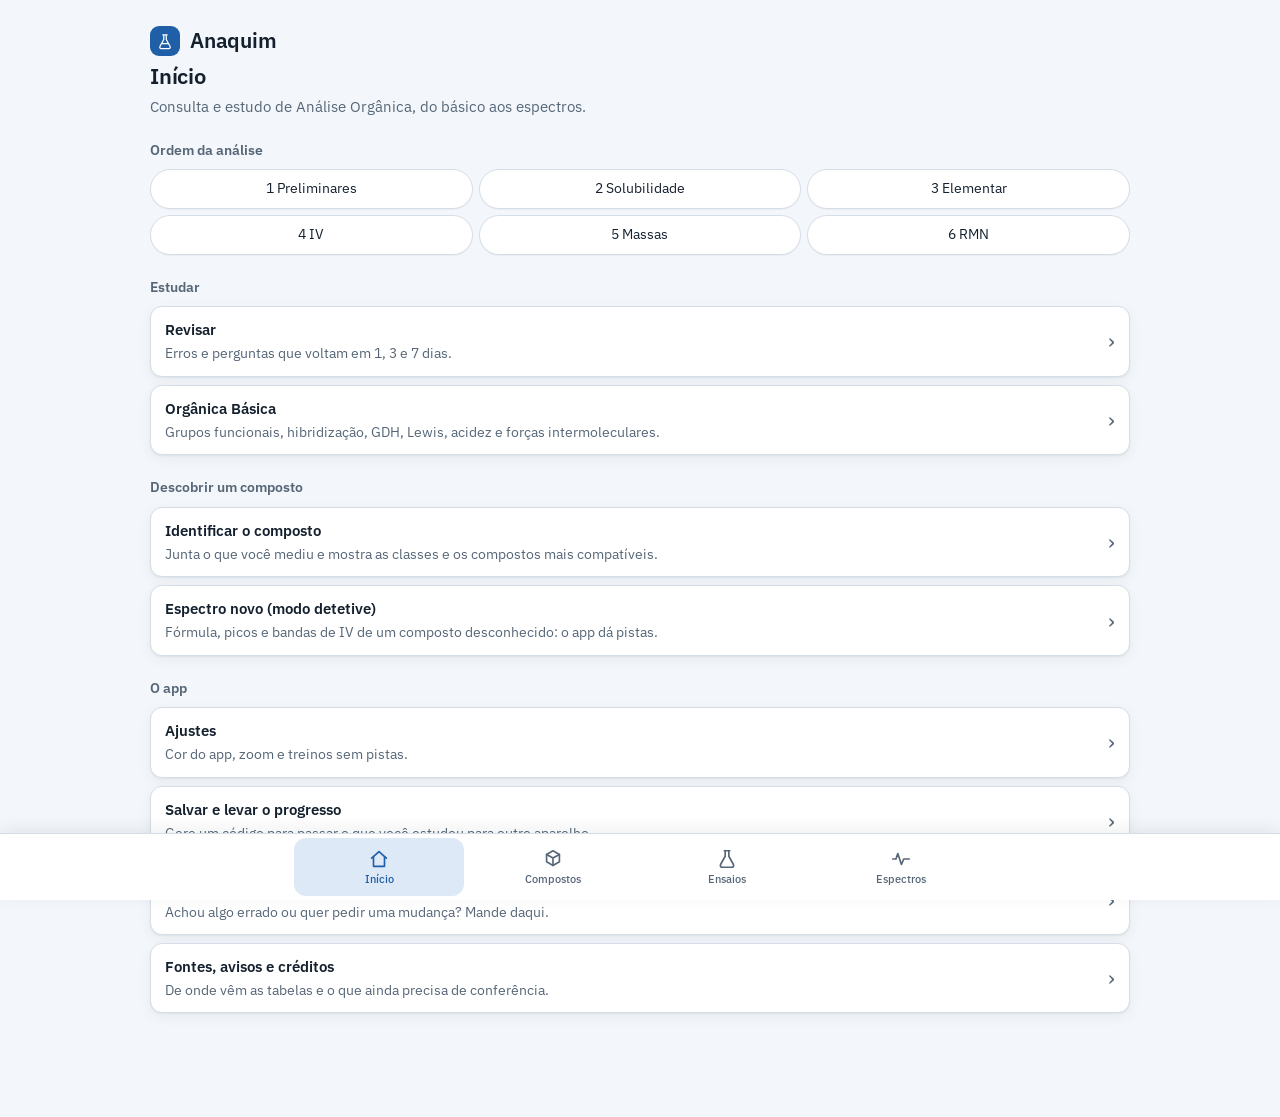
